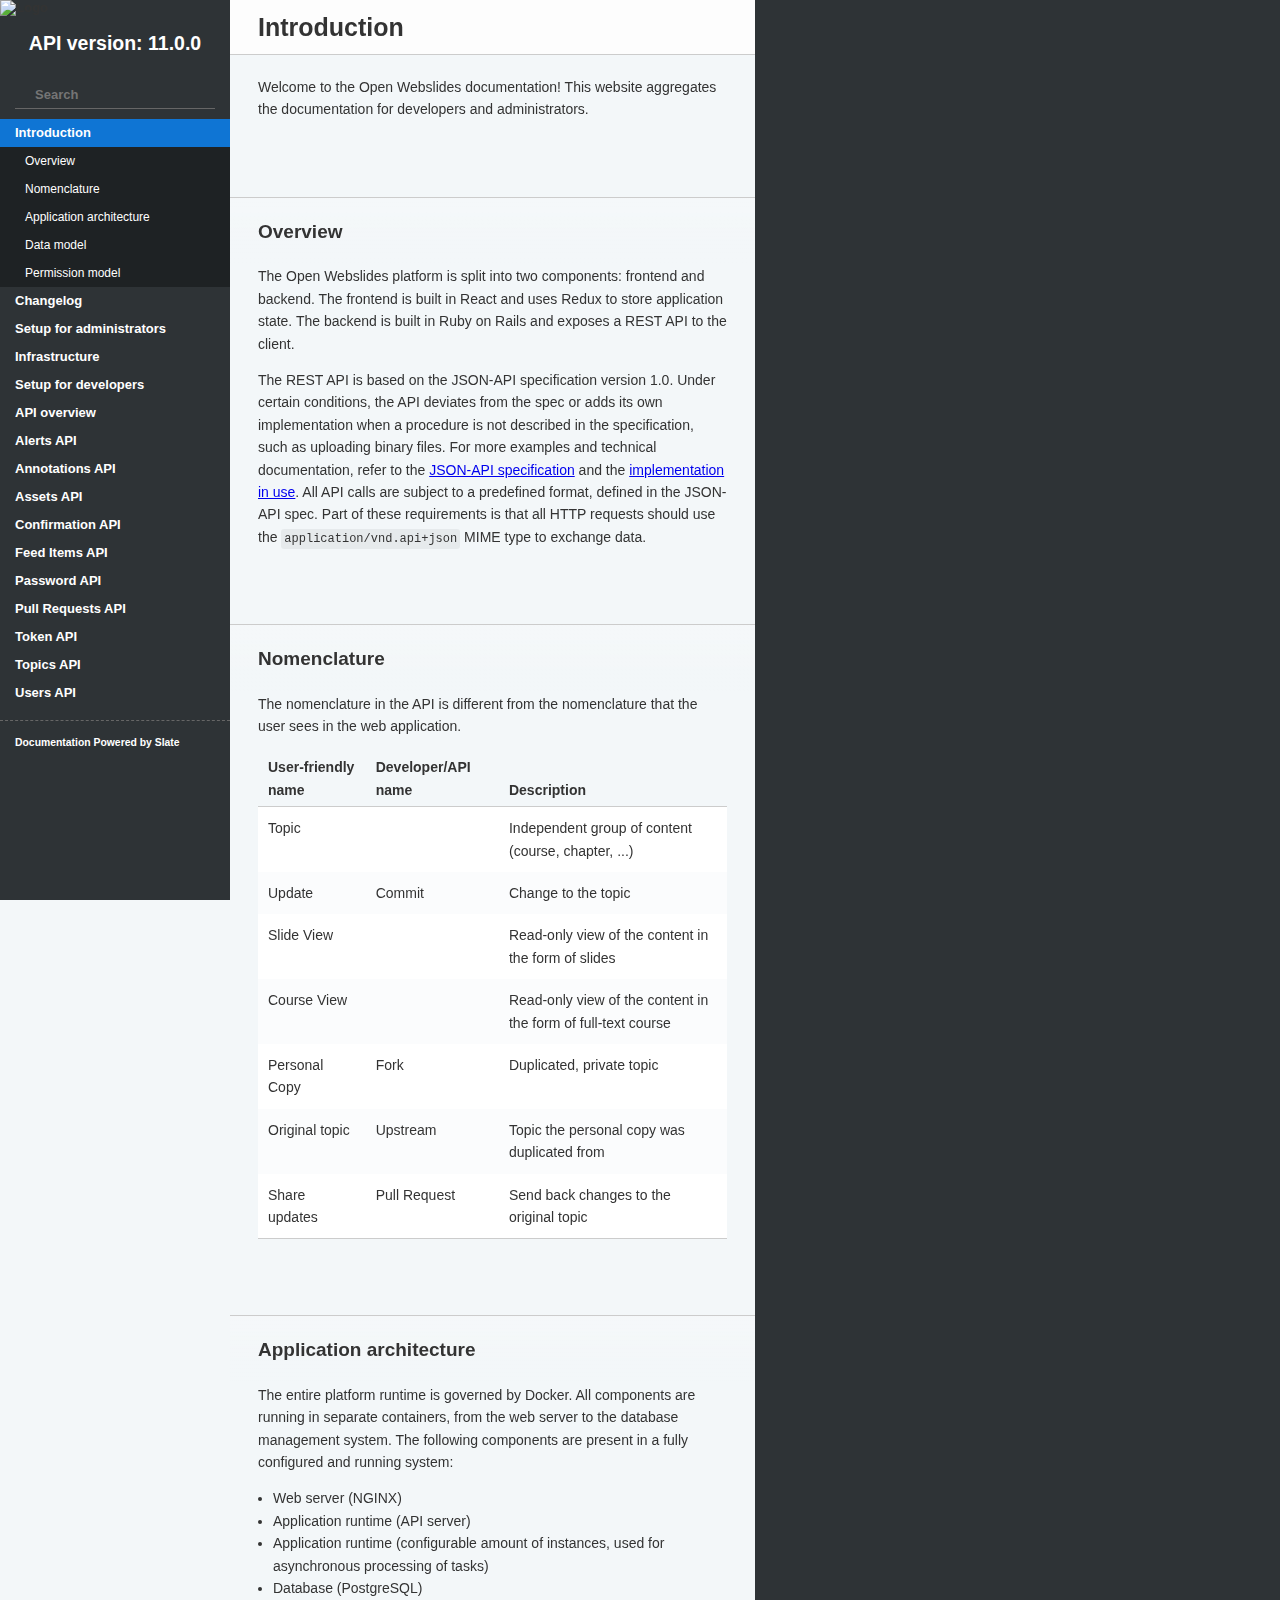
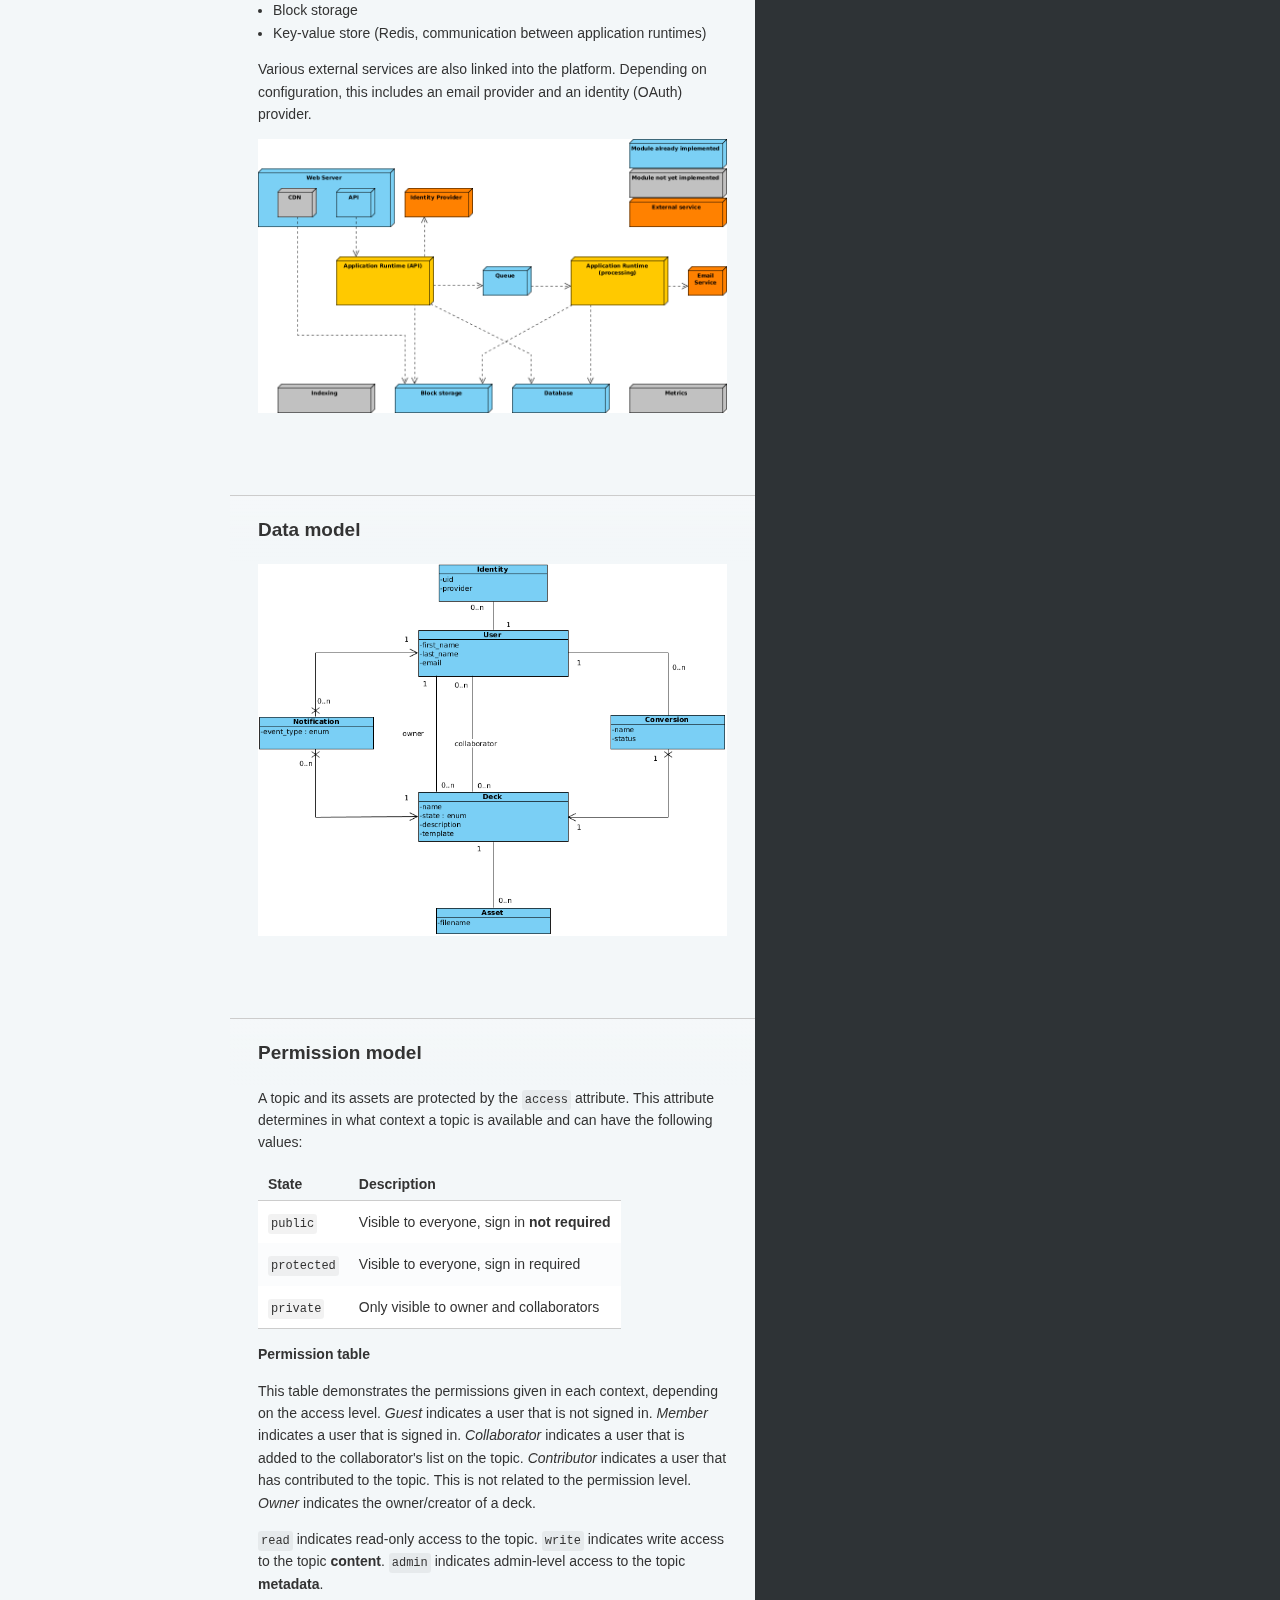
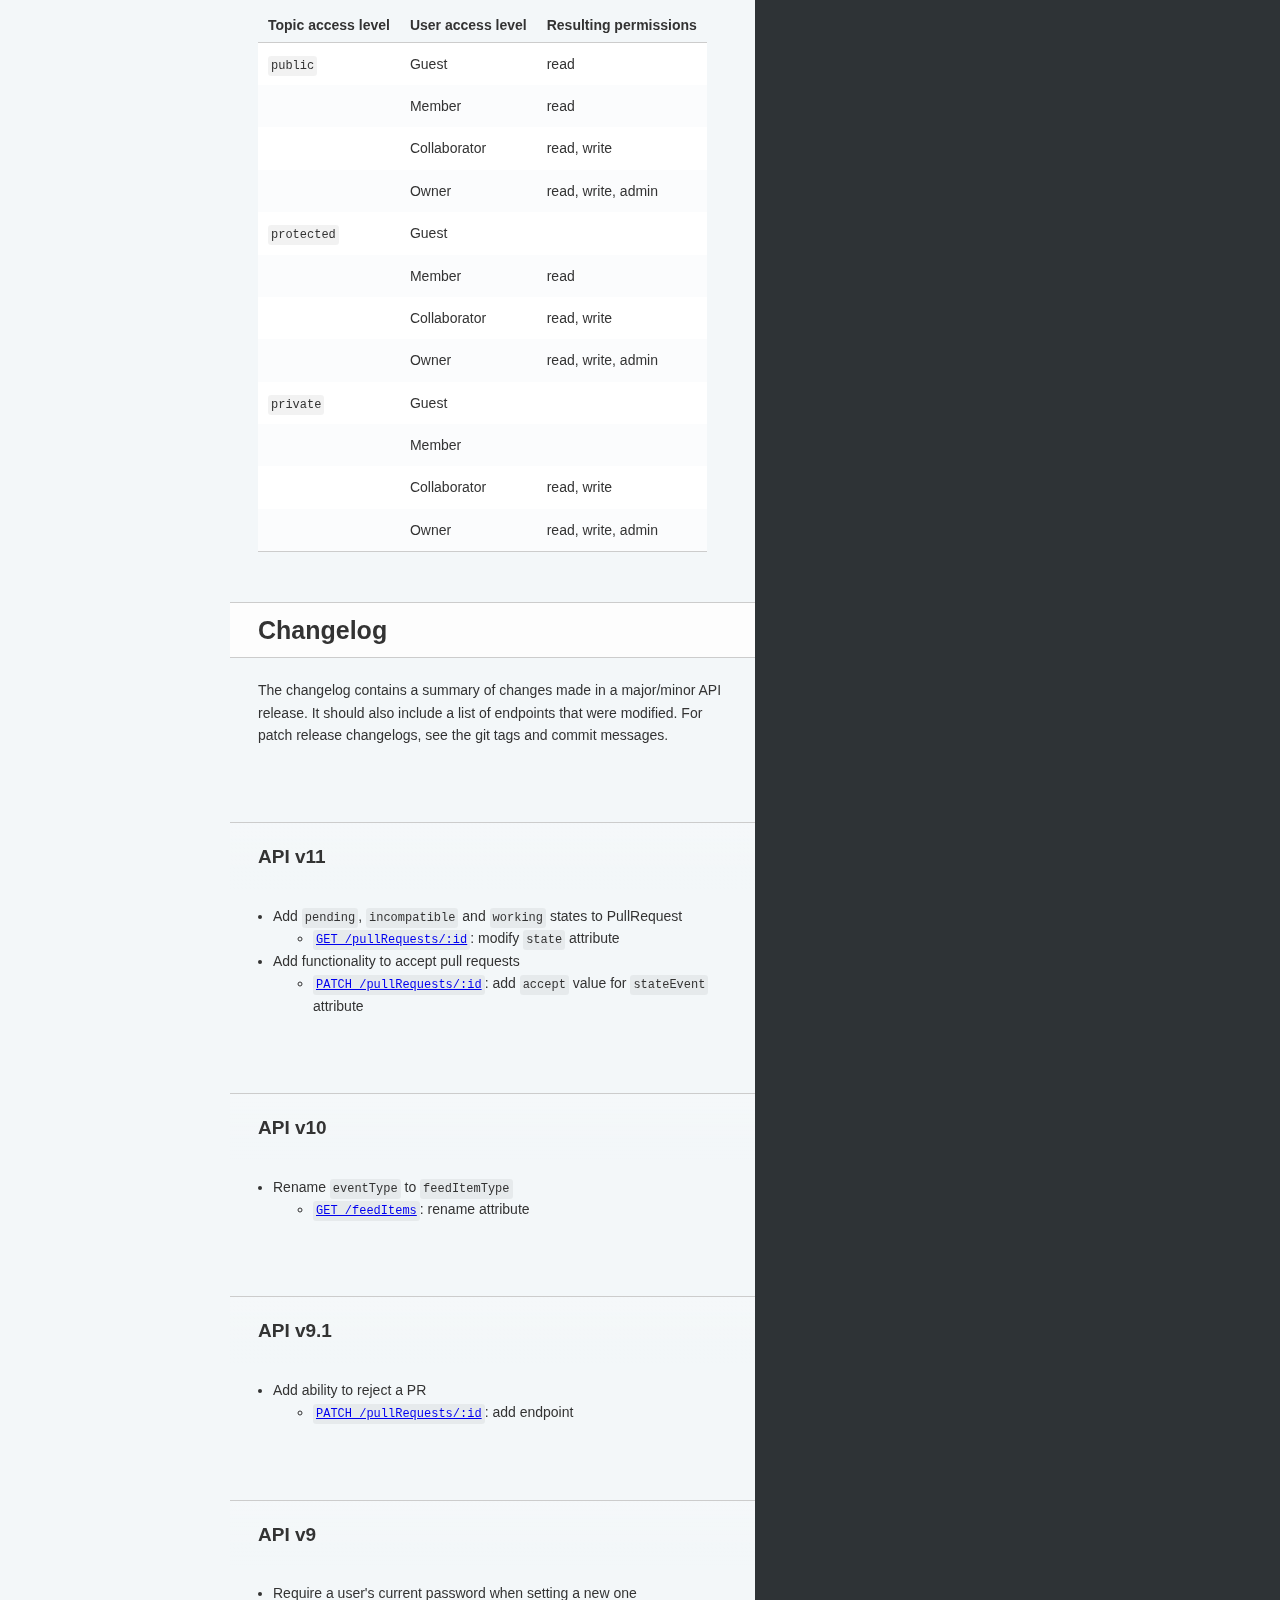
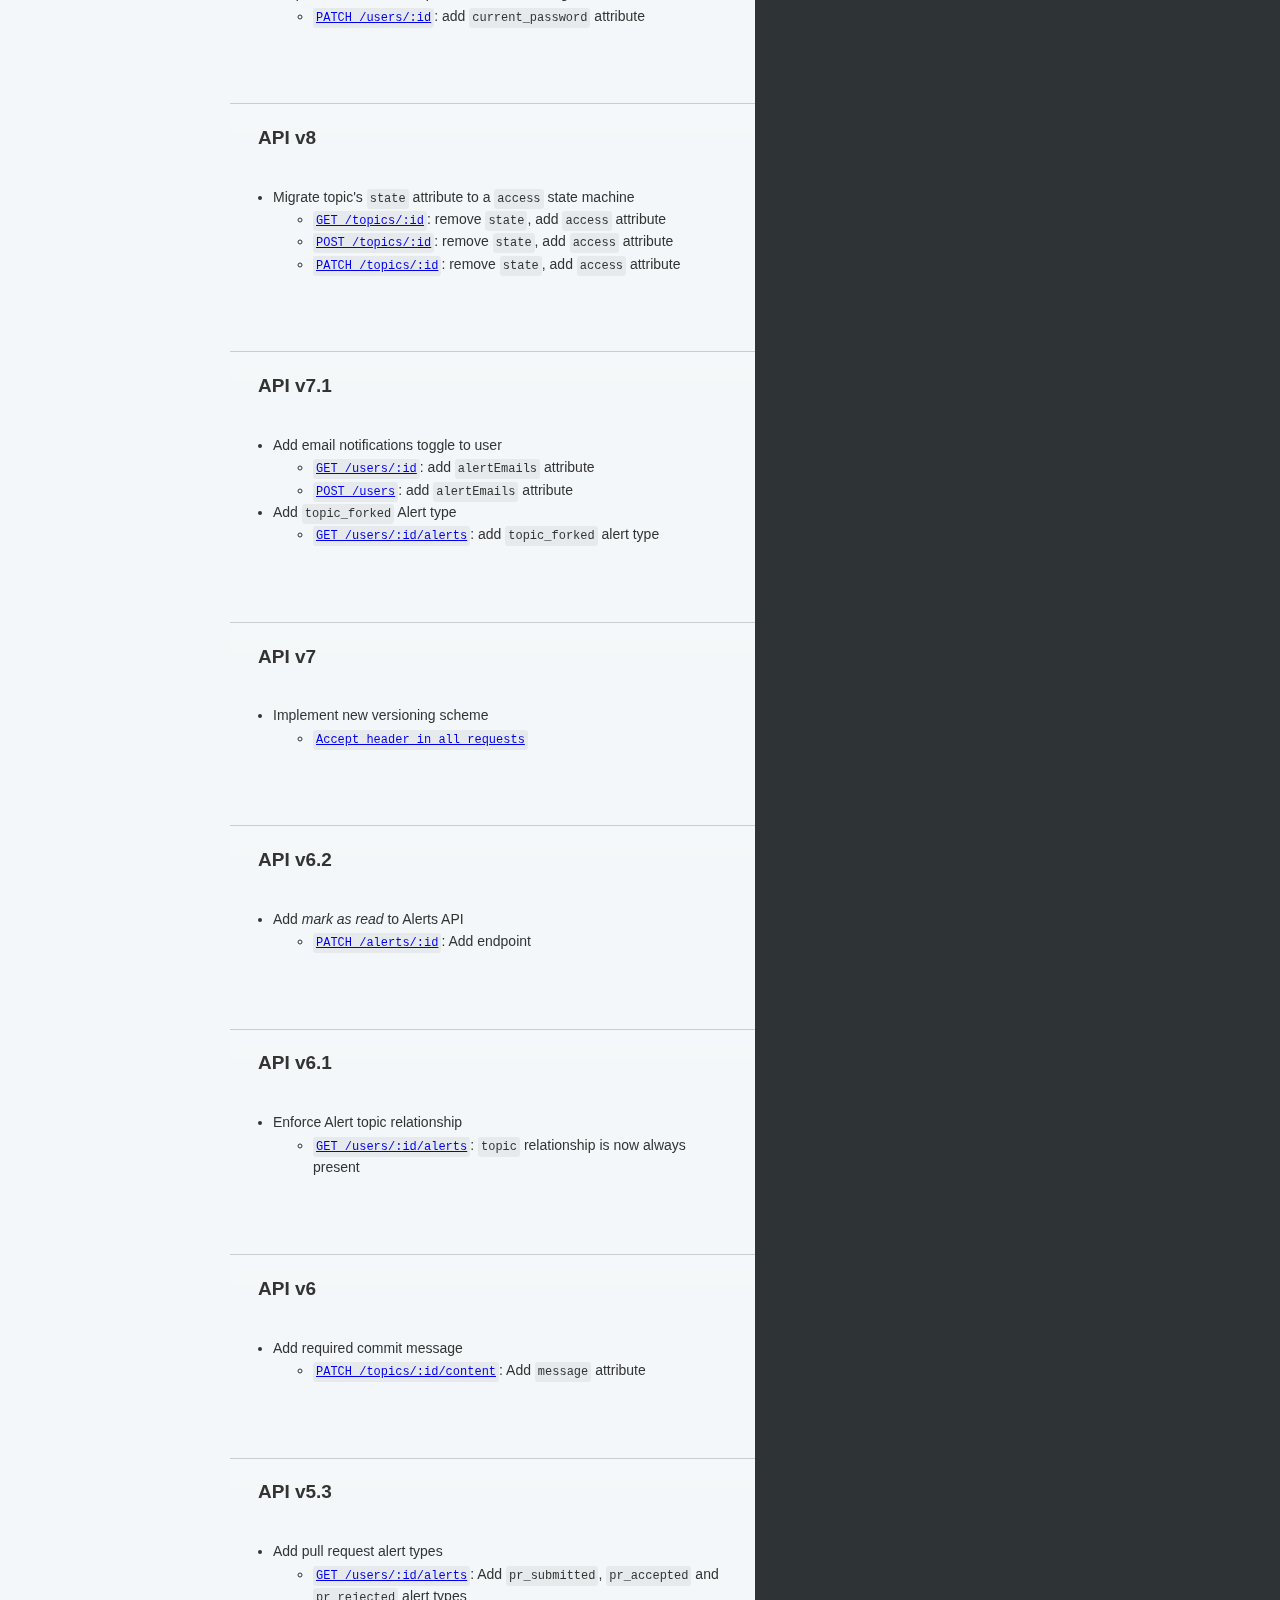
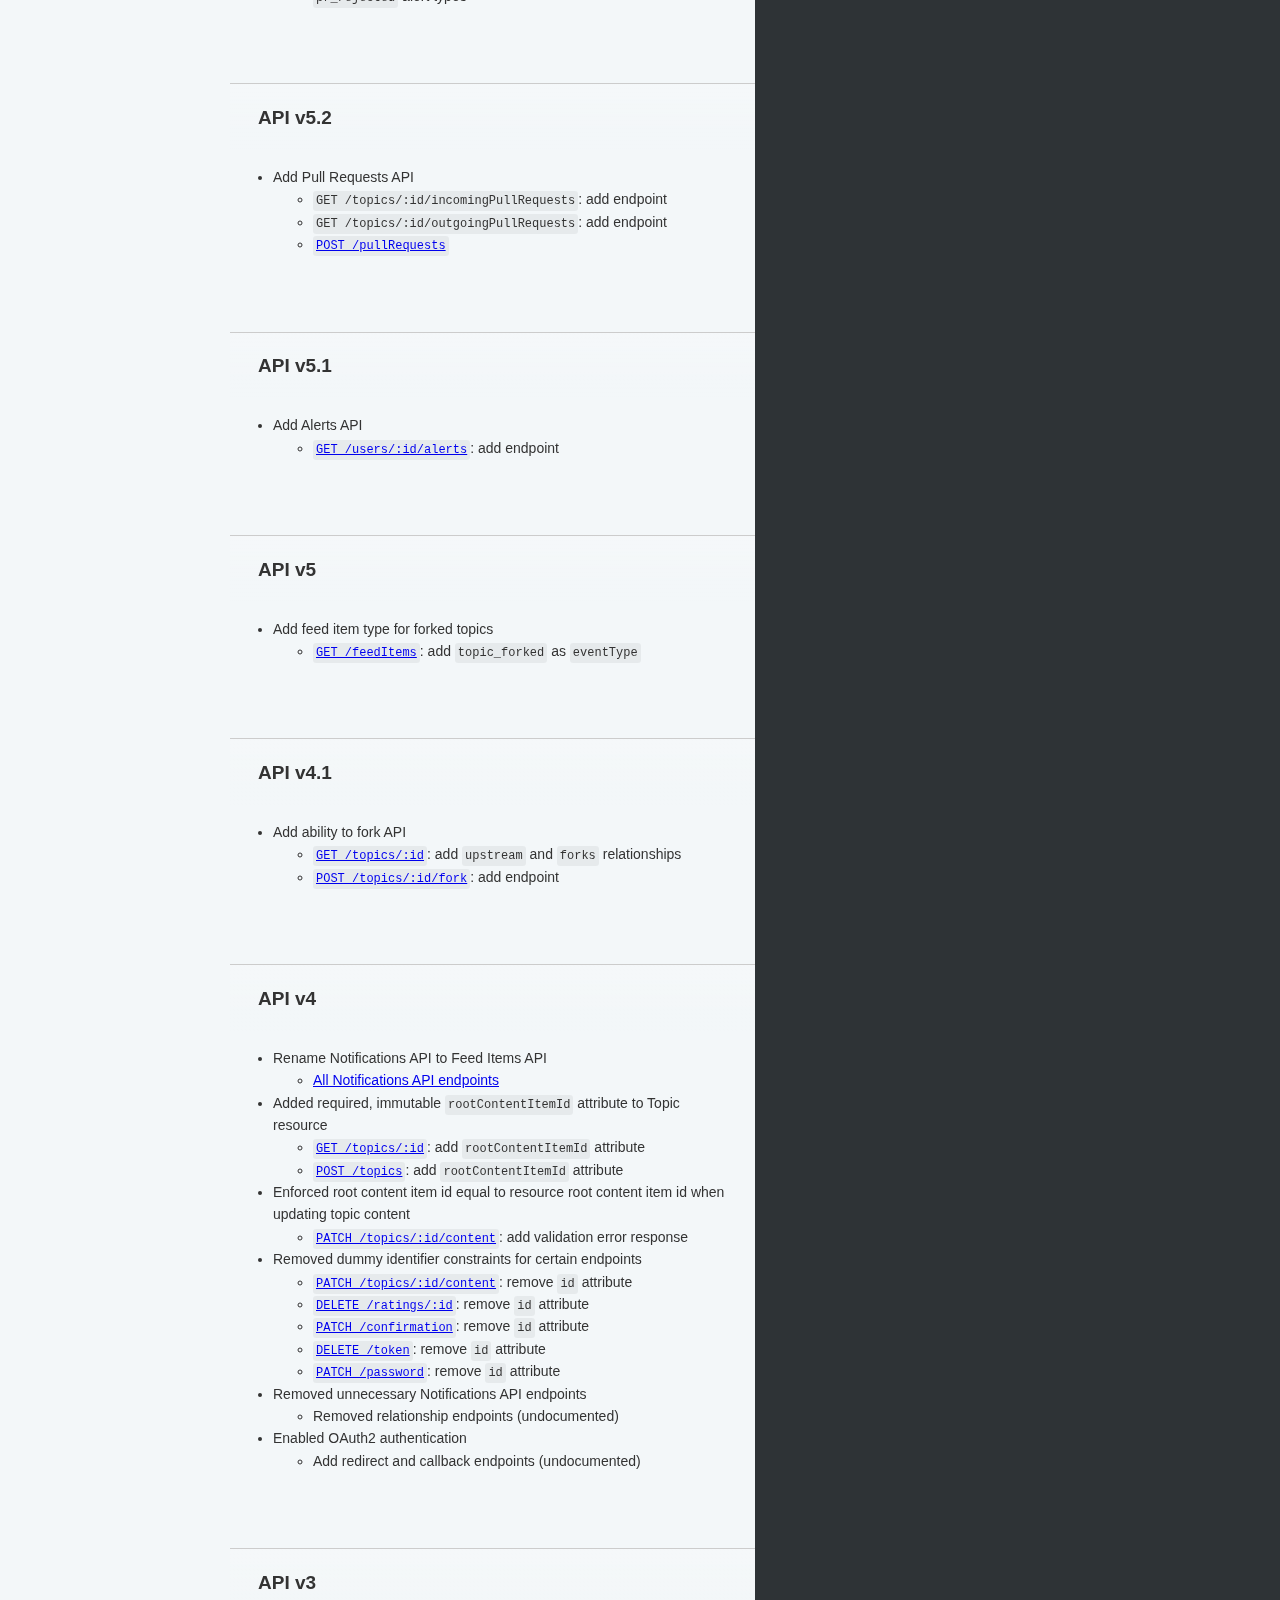
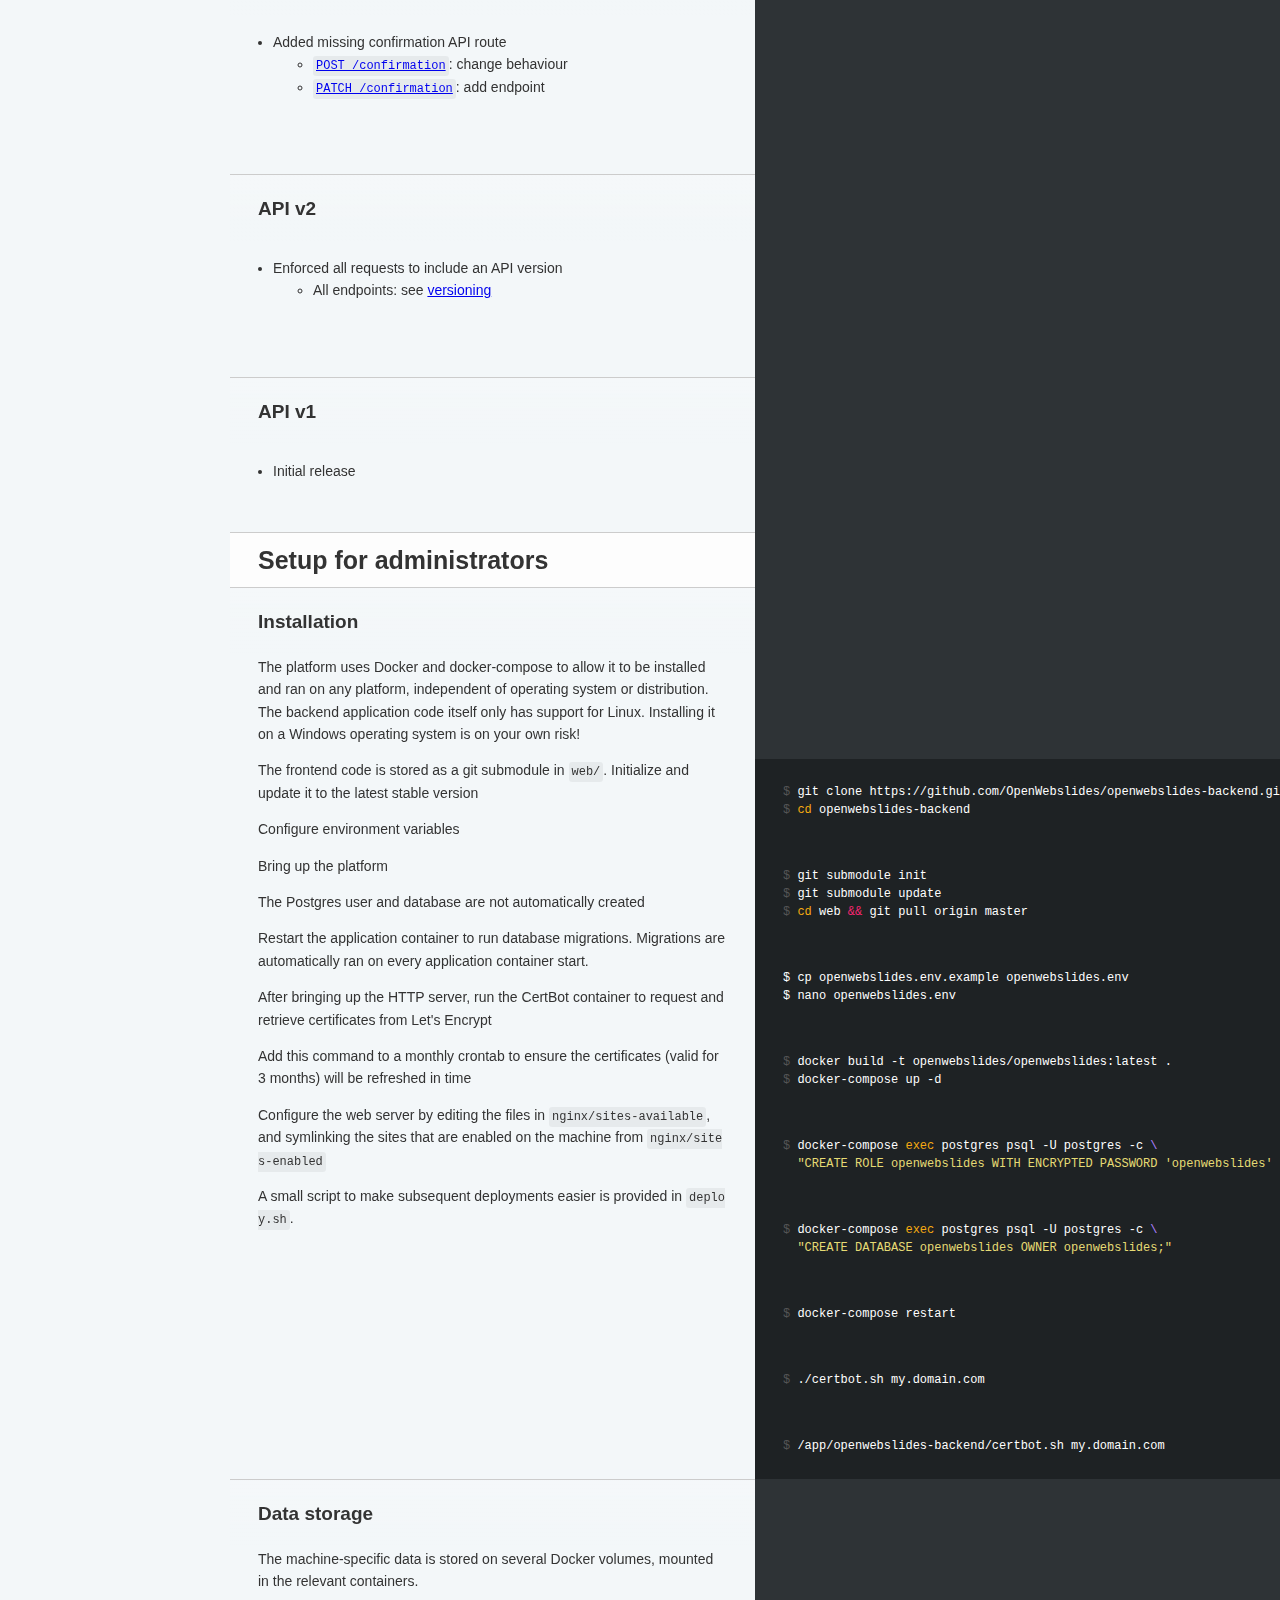
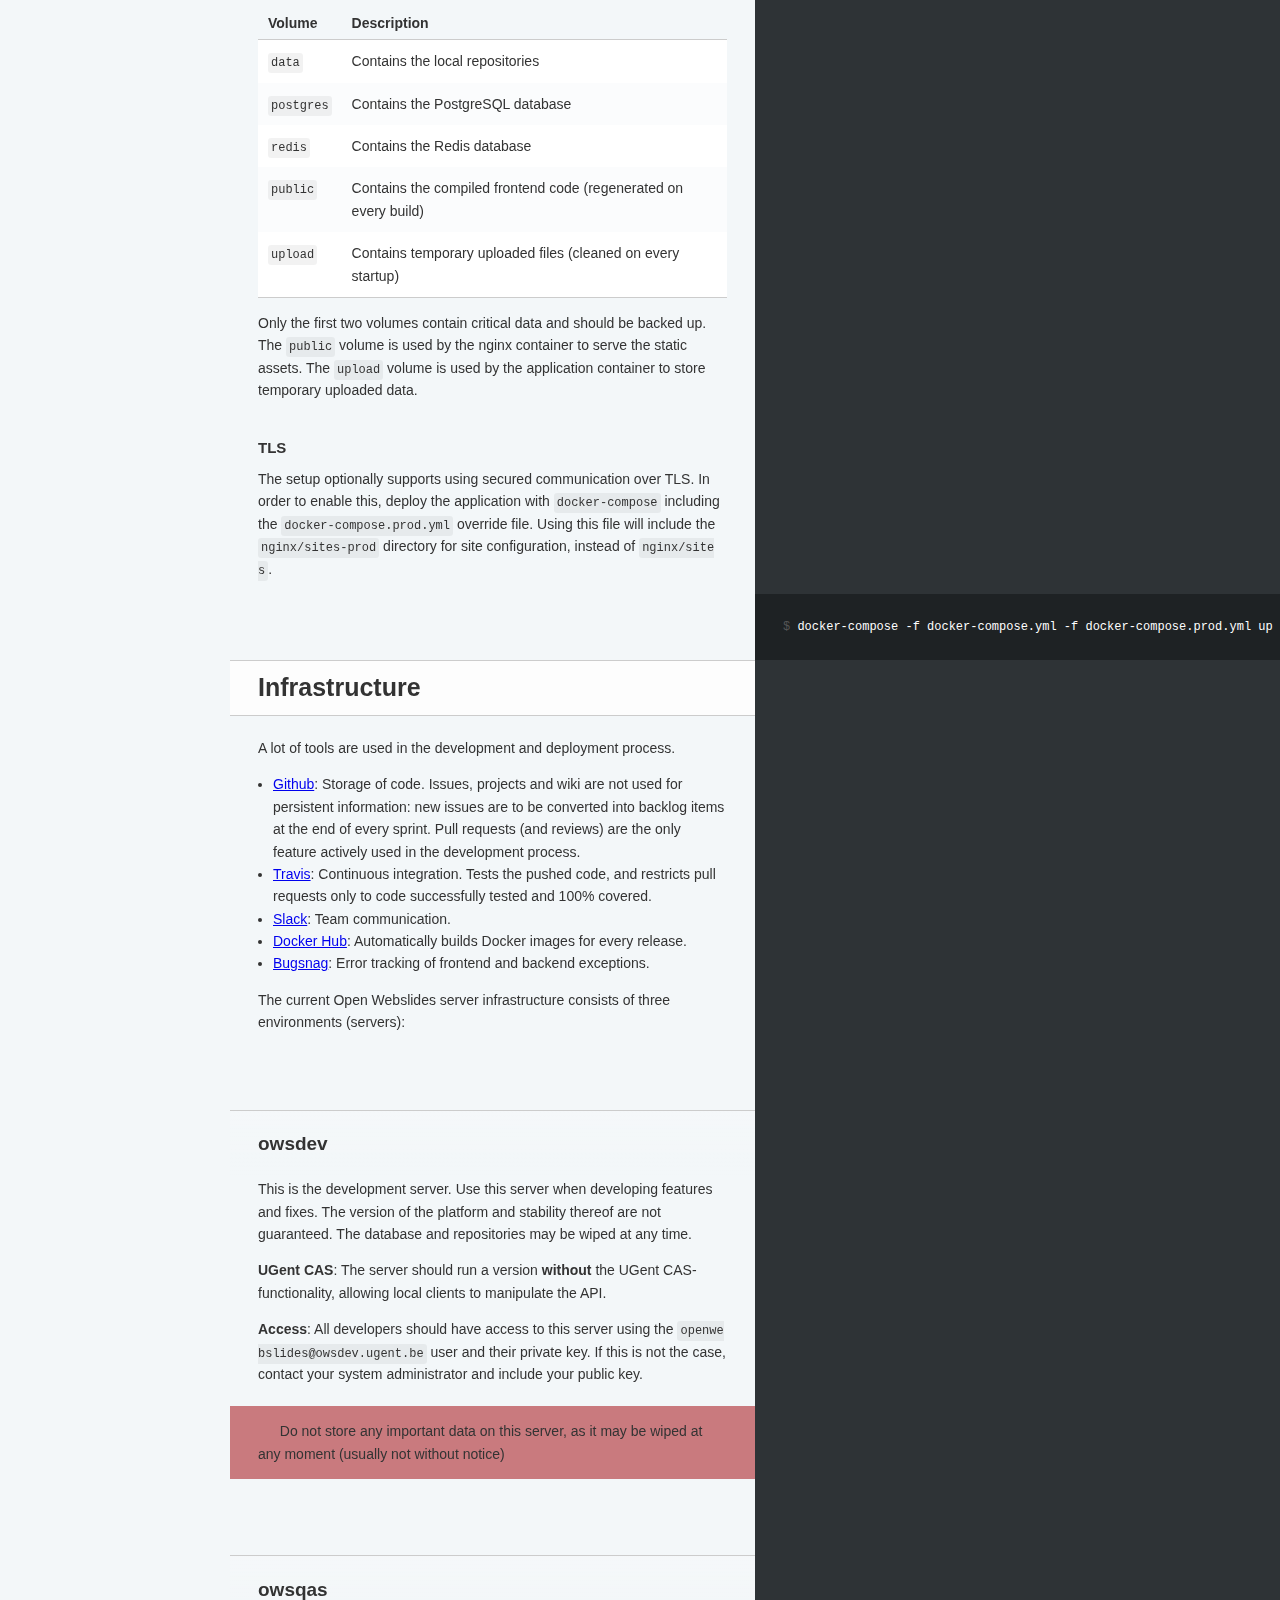
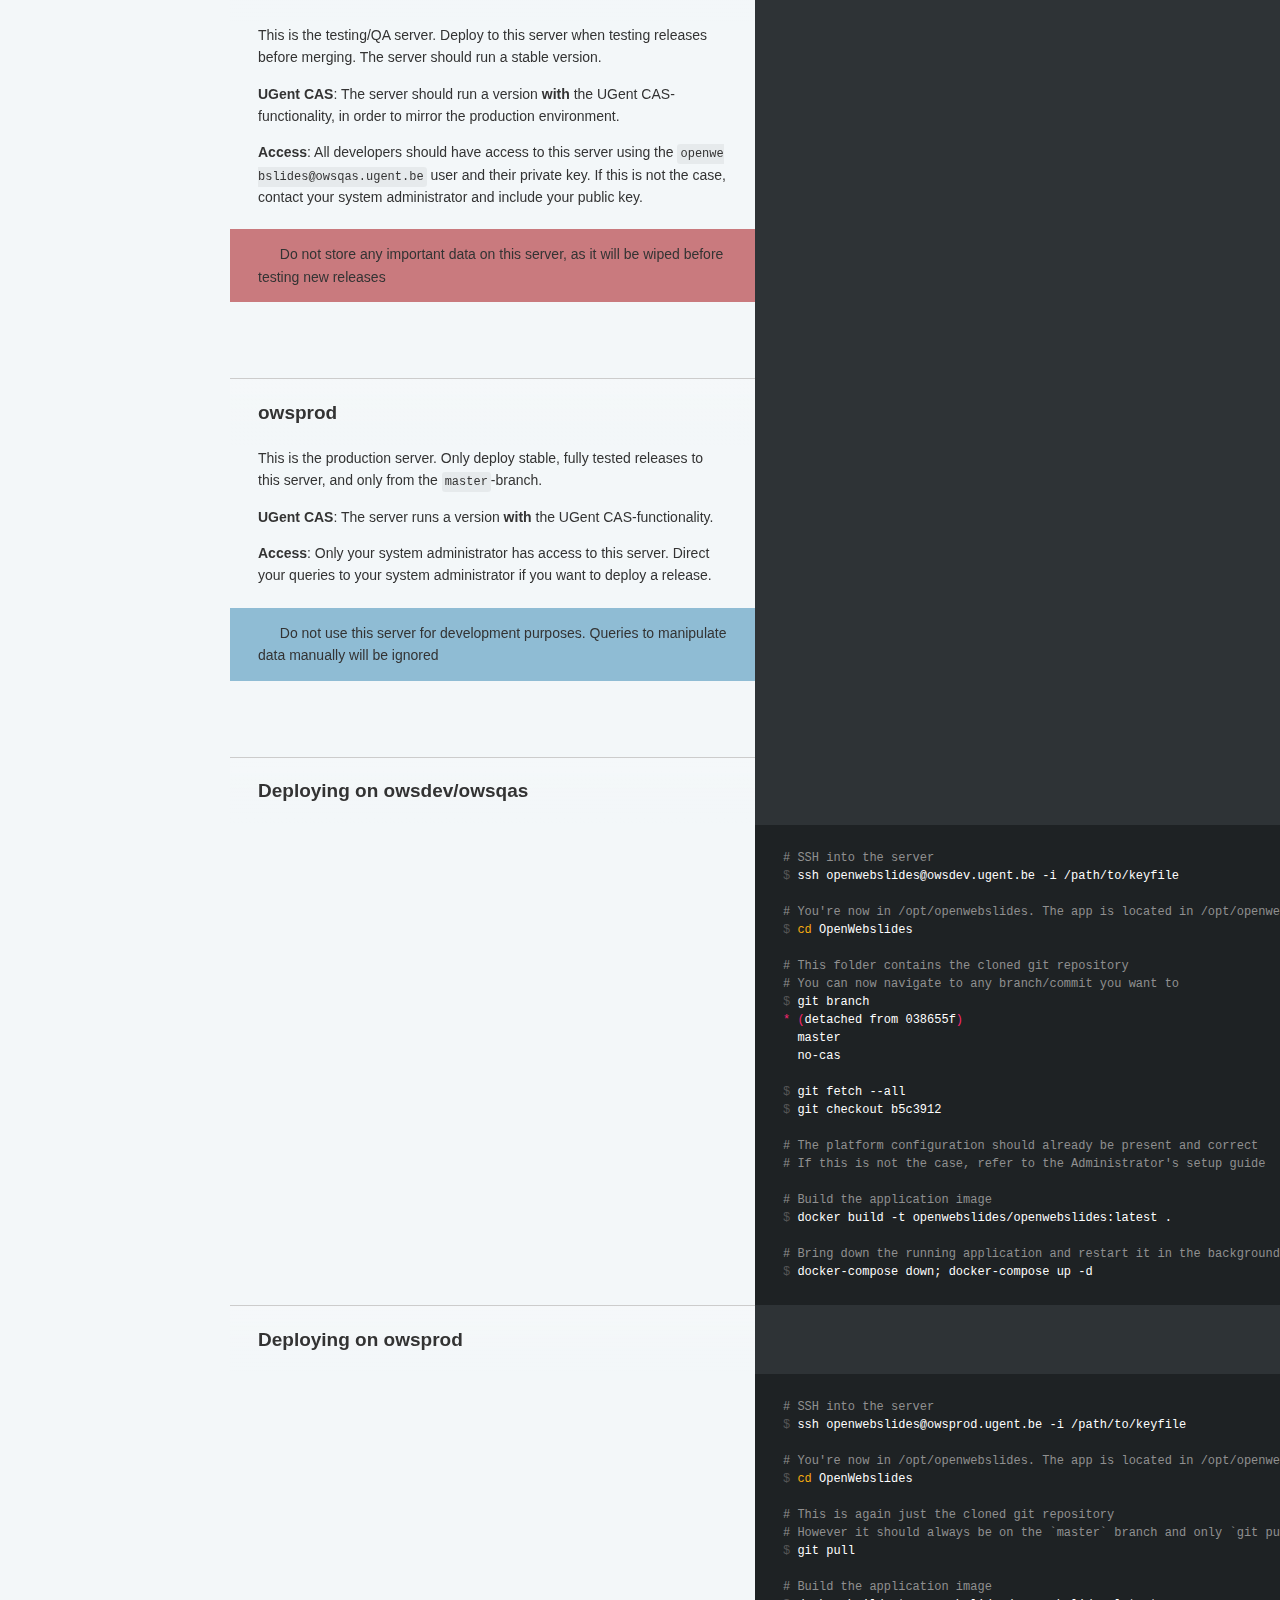
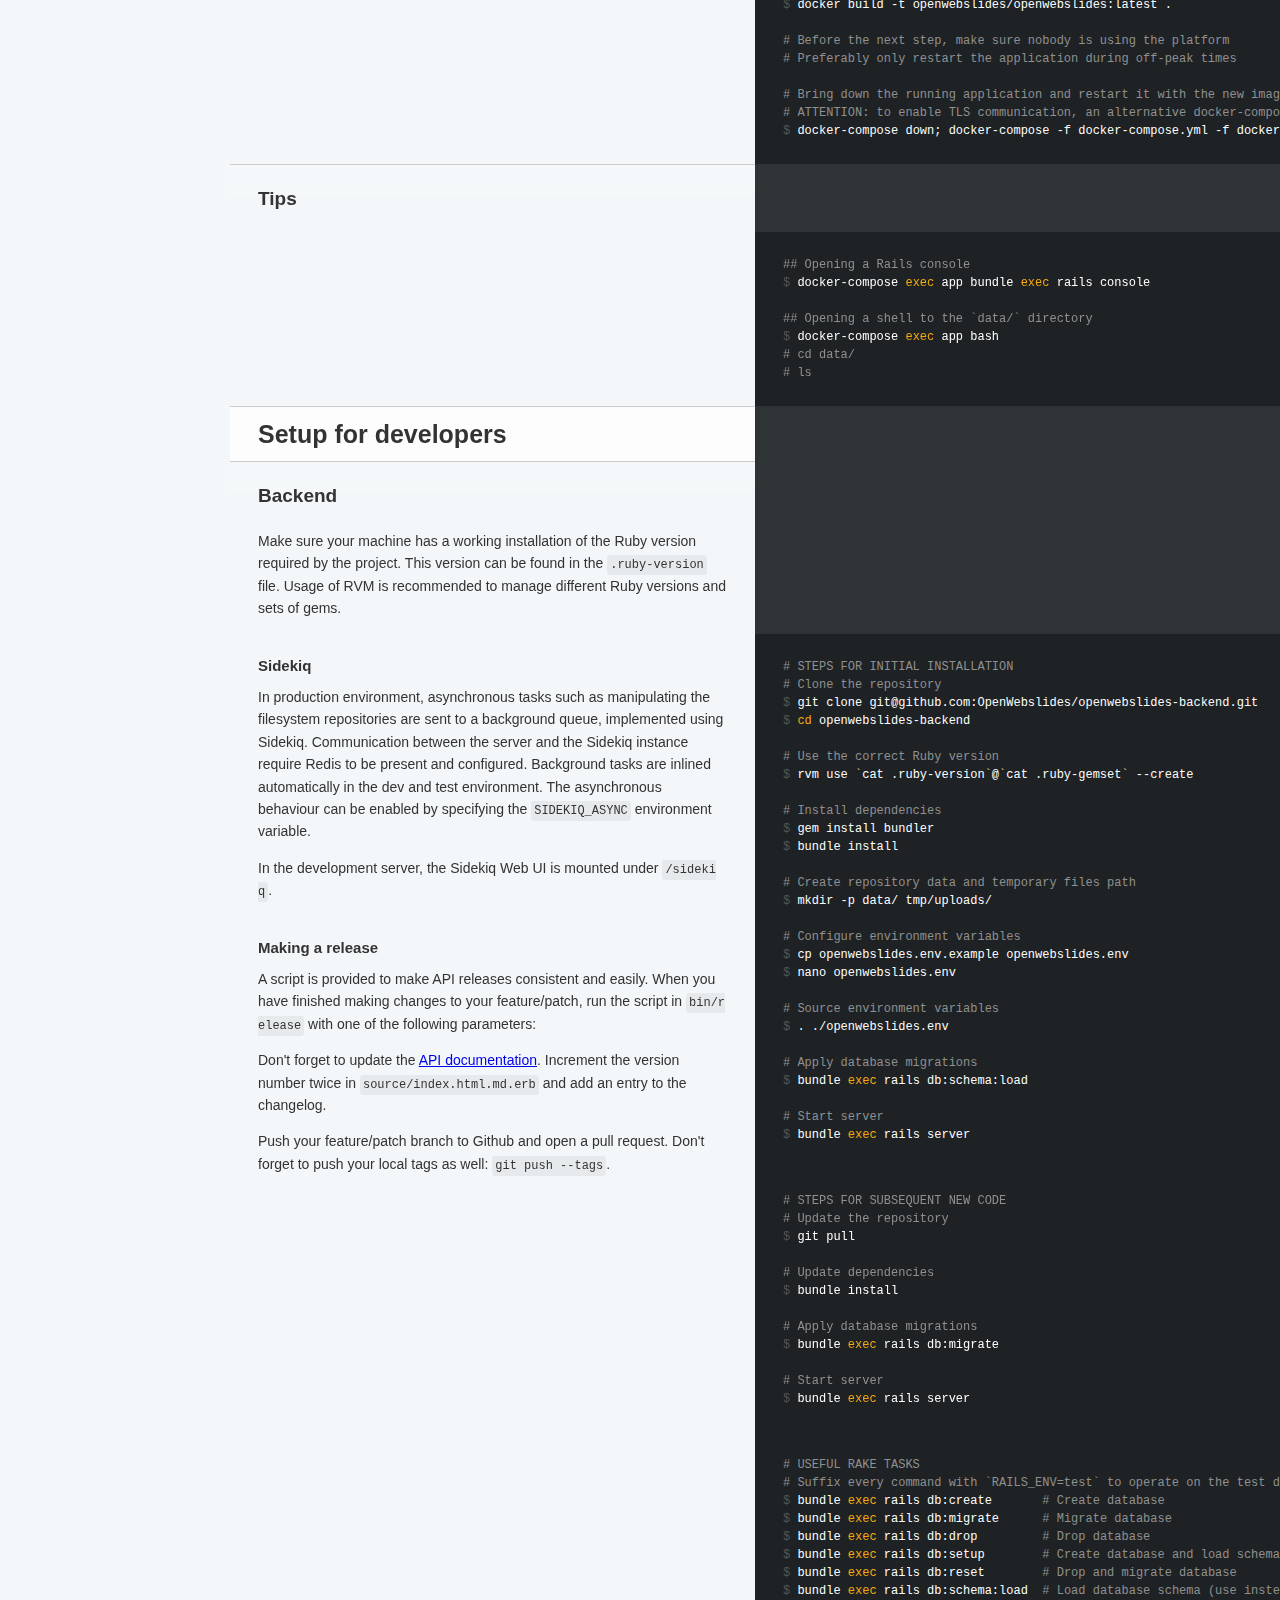
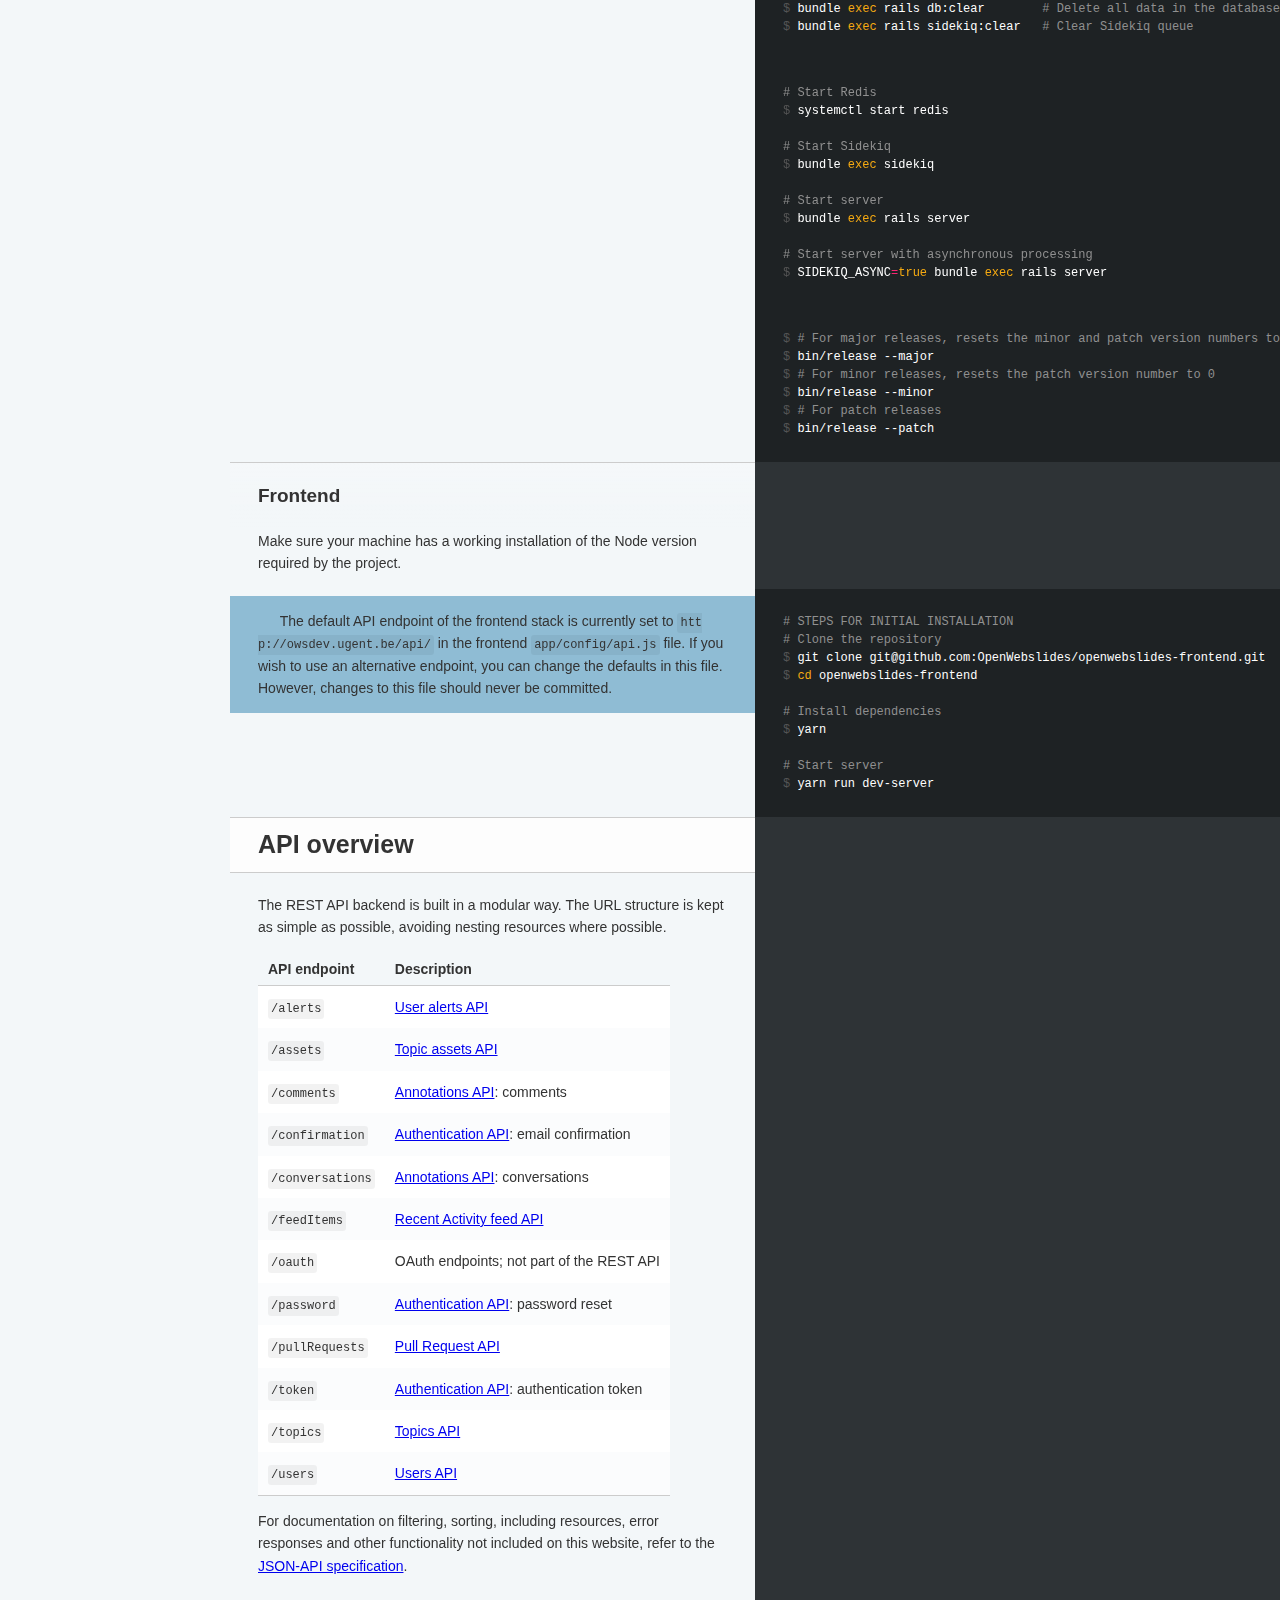
==== index.html @ fffaf6d9 "publish: Add documentation for accept pull request" ====
<!doctype html>
<html>
  <head>
    <meta charset="utf-8">
    <meta content="IE=edge,chrome=1" http-equiv="X-UA-Compatible">
    <meta name="viewport" content="width=device-width, initial-scale=1, maximum-scale=1">
    <title>Open Webslides documentation</title>

    <style>
      .highlight table td { padding: 5px; }
.highlight table pre { margin: 0; }
.highlight .gh {
  color: #999999;
}
.highlight .sr {
  color: #f6aa11;
}
.highlight .go {
  color: #888888;
}
.highlight .gp {
  color: #555555;
}
.highlight .gs {
}
.highlight .gu {
  color: #aaaaaa;
}
.highlight .nb {
  color: #f6aa11;
}
.highlight .cm {
  color: #75715e;
}
.highlight .cp {
  color: #75715e;
}
.highlight .c1 {
  color: #75715e;
}
.highlight .cs {
  color: #75715e;
}
.highlight .c, .highlight .cd {
  color: #75715e;
}
.highlight .err {
  color: #960050;
}
.highlight .gr {
  color: #960050;
}
.highlight .gt {
  color: #960050;
}
.highlight .gd {
  color: #49483e;
}
.highlight .gi {
  color: #49483e;
}
.highlight .ge {
  color: #49483e;
}
.highlight .kc {
  color: #66d9ef;
}
.highlight .kd {
  color: #66d9ef;
}
.highlight .kr {
  color: #66d9ef;
}
.highlight .no {
  color: #66d9ef;
}
.highlight .kt {
  color: #66d9ef;
}
.highlight .mf {
  color: #ae81ff;
}
.highlight .mh {
  color: #ae81ff;
}
.highlight .il {
  color: #ae81ff;
}
.highlight .mi {
  color: #ae81ff;
}
.highlight .mo {
  color: #ae81ff;
}
.highlight .m, .highlight .mb, .highlight .mx {
  color: #ae81ff;
}
.highlight .sc {
  color: #ae81ff;
}
.highlight .se {
  color: #ae81ff;
}
.highlight .ss {
  color: #ae81ff;
}
.highlight .sd {
  color: #e6db74;
}
.highlight .s2 {
  color: #e6db74;
}
.highlight .sb {
  color: #e6db74;
}
.highlight .sh {
  color: #e6db74;
}
.highlight .si {
  color: #e6db74;
}
.highlight .sx {
  color: #e6db74;
}
.highlight .s1 {
  color: #e6db74;
}
.highlight .s {
  color: #e6db74;
}
.highlight .na {
  color: #a6e22e;
}
.highlight .nc {
  color: #a6e22e;
}
.highlight .nd {
  color: #a6e22e;
}
.highlight .ne {
  color: #a6e22e;
}
.highlight .nf {
  color: #a6e22e;
}
.highlight .vc {
  color: #ffffff;
}
.highlight .nn {
  color: #ffffff;
}
.highlight .nl {
  color: #ffffff;
}
.highlight .ni {
  color: #ffffff;
}
.highlight .bp {
  color: #ffffff;
}
.highlight .vg {
  color: #ffffff;
}
.highlight .vi {
  color: #ffffff;
}
.highlight .nv {
  color: #ffffff;
}
.highlight .w {
  color: #ffffff;
}
.highlight {
  color: #ffffff;
}
.highlight .n, .highlight .py, .highlight .nx {
  color: #ffffff;
}
.highlight .ow {
  color: #f92672;
}
.highlight .nt {
  color: #f92672;
}
.highlight .k, .highlight .kv {
  color: #f92672;
}
.highlight .kn {
  color: #f92672;
}
.highlight .kp {
  color: #f92672;
}
.highlight .o {
  color: #f92672;
}
    </style>
    <link href="stylesheets/screen.css" rel="stylesheet" media="screen" />
    <link href="stylesheets/print.css" rel="stylesheet" media="print" />
      <script src="javascripts/all.js"></script>
    <link href="images/favicon.ico" rel="icon" type="image/ico" />
  </head>

  <body class="index" data-languages="[]">
    <a href="#" id="nav-button">
      <span>
        NAV
        <img src="images/navbar.png" alt="Navbar" />
      </span>
    </a>
    <div class="toc-wrapper">
      <img src="images/logo.png" class="logo" alt="Logo" />
      <div class="toc-link" style="text-align: center;">
        <h2>API version: 11.0.0</h2>
      </div>
        <div class="search">
          <input type="text" class="search" id="input-search" placeholder="Search">
        </div>
        <ul class="search-results"></ul>
      <ul id="toc" class="toc-list-h1">
          <li>
            <a href="#introduction" class="toc-h1 toc-link" data-title="Introduction">Introduction</a>
              <ul class="toc-list-h2">
                  <li>
                    <a href="#overview" class="toc-h2 toc-link" data-title="Overview">Overview</a>
                  </li>
                  <li>
                    <a href="#nomenclature" class="toc-h2 toc-link" data-title="Nomenclature">Nomenclature</a>
                  </li>
                  <li>
                    <a href="#application-architecture" class="toc-h2 toc-link" data-title="Application architecture">Application architecture</a>
                  </li>
                  <li>
                    <a href="#data-model" class="toc-h2 toc-link" data-title="Data model">Data model</a>
                  </li>
                  <li>
                    <a href="#permission-model" class="toc-h2 toc-link" data-title="Permission model">Permission model</a>
                  </li>
              </ul>
          </li>
          <li>
            <a href="#changelog" class="toc-h1 toc-link" data-title="Changelog">Changelog</a>
              <ul class="toc-list-h2">
                  <li>
                    <a href="#api-v11" class="toc-h2 toc-link" data-title="API v11">API v11</a>
                  </li>
                  <li>
                    <a href="#api-v10" class="toc-h2 toc-link" data-title="API v10">API v10</a>
                  </li>
                  <li>
                    <a href="#api-v9-1" class="toc-h2 toc-link" data-title="API v9.1">API v9.1</a>
                  </li>
                  <li>
                    <a href="#api-v9" class="toc-h2 toc-link" data-title="API v9">API v9</a>
                  </li>
                  <li>
                    <a href="#api-v8" class="toc-h2 toc-link" data-title="API v8">API v8</a>
                  </li>
                  <li>
                    <a href="#api-v7-1" class="toc-h2 toc-link" data-title="API v7.1">API v7.1</a>
                  </li>
                  <li>
                    <a href="#api-v7" class="toc-h2 toc-link" data-title="API v7">API v7</a>
                  </li>
                  <li>
                    <a href="#api-v6-2" class="toc-h2 toc-link" data-title="API v6.2">API v6.2</a>
                  </li>
                  <li>
                    <a href="#api-v6-1" class="toc-h2 toc-link" data-title="API v6.1">API v6.1</a>
                  </li>
                  <li>
                    <a href="#api-v6" class="toc-h2 toc-link" data-title="API v6">API v6</a>
                  </li>
                  <li>
                    <a href="#api-v5-3" class="toc-h2 toc-link" data-title="API v5.3">API v5.3</a>
                  </li>
                  <li>
                    <a href="#api-v5-2" class="toc-h2 toc-link" data-title="API v5.2">API v5.2</a>
                  </li>
                  <li>
                    <a href="#api-v5-1" class="toc-h2 toc-link" data-title="API v5.1">API v5.1</a>
                  </li>
                  <li>
                    <a href="#api-v5" class="toc-h2 toc-link" data-title="API v5">API v5</a>
                  </li>
                  <li>
                    <a href="#api-v4-1" class="toc-h2 toc-link" data-title="API v4.1">API v4.1</a>
                  </li>
                  <li>
                    <a href="#api-v4" class="toc-h2 toc-link" data-title="API v4">API v4</a>
                  </li>
                  <li>
                    <a href="#api-v3" class="toc-h2 toc-link" data-title="API v3">API v3</a>
                  </li>
                  <li>
                    <a href="#api-v2" class="toc-h2 toc-link" data-title="API v2">API v2</a>
                  </li>
                  <li>
                    <a href="#api-v1" class="toc-h2 toc-link" data-title="API v1">API v1</a>
                  </li>
              </ul>
          </li>
          <li>
            <a href="#setup-for-administrators" class="toc-h1 toc-link" data-title="Setup for administrators">Setup for administrators</a>
              <ul class="toc-list-h2">
                  <li>
                    <a href="#installation" class="toc-h2 toc-link" data-title="Installation">Installation</a>
                  </li>
                  <li>
                    <a href="#data-storage" class="toc-h2 toc-link" data-title="Data storage">Data storage</a>
                  </li>
              </ul>
          </li>
          <li>
            <a href="#infrastructure" class="toc-h1 toc-link" data-title="Infrastructure">Infrastructure</a>
              <ul class="toc-list-h2">
                  <li>
                    <a href="#owsdev" class="toc-h2 toc-link" data-title="owsdev">owsdev</a>
                  </li>
                  <li>
                    <a href="#owsqas" class="toc-h2 toc-link" data-title="owsqas">owsqas</a>
                  </li>
                  <li>
                    <a href="#owsprod" class="toc-h2 toc-link" data-title="owsprod">owsprod</a>
                  </li>
                  <li>
                    <a href="#deploying-on-owsdev-owsqas" class="toc-h2 toc-link" data-title="Deploying on owsdev/owsqas">Deploying on owsdev/owsqas</a>
                  </li>
                  <li>
                    <a href="#deploying-on-owsprod" class="toc-h2 toc-link" data-title="Deploying on owsprod">Deploying on owsprod</a>
                  </li>
                  <li>
                    <a href="#tips" class="toc-h2 toc-link" data-title="Tips">Tips</a>
                  </li>
              </ul>
          </li>
          <li>
            <a href="#setup-for-developers" class="toc-h1 toc-link" data-title="Setup for developers">Setup for developers</a>
              <ul class="toc-list-h2">
                  <li>
                    <a href="#backend" class="toc-h2 toc-link" data-title="Backend">Backend</a>
                  </li>
                  <li>
                    <a href="#frontend" class="toc-h2 toc-link" data-title="Frontend">Frontend</a>
                  </li>
              </ul>
          </li>
          <li>
            <a href="#api-overview" class="toc-h1 toc-link" data-title="API overview">API overview</a>
              <ul class="toc-list-h2">
                  <li>
                    <a href="#authentication" class="toc-h2 toc-link" data-title="Authentication">Authentication</a>
                  </li>
                  <li>
                    <a href="#versioning" class="toc-h2 toc-link" data-title="Versioning">Versioning</a>
                  </li>
                  <li>
                    <a href="#request-headers" class="toc-h2 toc-link" data-title="Request headers">Request headers</a>
                  </li>
                  <li>
                    <a href="#request-body" class="toc-h2 toc-link" data-title="Request body">Request body</a>
                  </li>
                  <li>
                    <a href="#http-status-codes" class="toc-h2 toc-link" data-title="HTTP status codes">HTTP status codes</a>
                  </li>
                  <li>
                    <a href="#json-api-error-codes" class="toc-h2 toc-link" data-title="JSON API error codes">JSON API error codes</a>
                  </li>
              </ul>
          </li>
          <li>
            <a href="#alerts-api" class="toc-h1 toc-link" data-title="Alerts API">Alerts API</a>
              <ul class="toc-list-h2">
                  <li>
                    <a href="#get-all-user-alerts" class="toc-h2 toc-link" data-title="Get all user alerts">Get all user alerts</a>
                  </li>
                  <li>
                    <a href="#mark-alert-as-read" class="toc-h2 toc-link" data-title="Mark alert as read">Mark alert as read</a>
                  </li>
              </ul>
          </li>
          <li>
            <a href="#annotations-api" class="toc-h1 toc-link" data-title="Annotations API">Annotations API</a>
          </li>
          <li>
            <a href="#assets-api" class="toc-h1 toc-link" data-title="Assets API">Assets API</a>
          </li>
          <li>
            <a href="#confirmation-api" class="toc-h1 toc-link" data-title="Confirmation API">Confirmation API</a>
              <ul class="toc-list-h2">
                  <li>
                    <a href="#request-resend-confirmation-instructions" class="toc-h2 toc-link" data-title="Request resend confirmation instructions">Request resend confirmation instructions</a>
                  </li>
                  <li>
                    <a href="#confirm-account" class="toc-h2 toc-link" data-title="Confirm account">Confirm account</a>
                  </li>
              </ul>
          </li>
          <li>
            <a href="#feed-items-api" class="toc-h1 toc-link" data-title="Feed Items API">Feed Items API</a>
              <ul class="toc-list-h2">
                  <li>
                    <a href="#get-all-feed-items" class="toc-h2 toc-link" data-title="Get all feed items">Get all feed items</a>
                  </li>
              </ul>
          </li>
          <li>
            <a href="#password-api" class="toc-h1 toc-link" data-title="Password API">Password API</a>
              <ul class="toc-list-h2">
                  <li>
                    <a href="#request-password-reset" class="toc-h2 toc-link" data-title="Request password reset">Request password reset</a>
                  </li>
                  <li>
                    <a href="#reset-password" class="toc-h2 toc-link" data-title="Reset password">Reset password</a>
                  </li>
              </ul>
          </li>
          <li>
            <a href="#pull-requests-api" class="toc-h1 toc-link" data-title="Pull Requests API">Pull Requests API</a>
              <ul class="toc-list-h2">
                  <li>
                    <a href="#create-a-pull-request" class="toc-h2 toc-link" data-title="Create a pull request">Create a pull request</a>
                  </li>
                  <li>
                    <a href="#get-a-pull-request" class="toc-h2 toc-link" data-title="Get a pull request">Get a pull request</a>
                  </li>
                  <li>
                    <a href="#reject-a-pull-request" class="toc-h2 toc-link" data-title="Reject a pull request">Reject a pull request</a>
                  </li>
                  <li>
                    <a href="#accept-a-pull-request" class="toc-h2 toc-link" data-title="Accept a pull request">Accept a pull request</a>
                  </li>
              </ul>
          </li>
          <li>
            <a href="#token-api" class="toc-h1 toc-link" data-title="Token API">Token API</a>
              <ul class="toc-list-h2">
                  <li>
                    <a href="#create-a-token-sign-in" class="toc-h2 toc-link" data-title="Create a token (sign in)">Create a token (sign in)</a>
                  </li>
                  <li>
                    <a href="#delete-a-token-sign-out" class="toc-h2 toc-link" data-title="Delete a token (sign out)">Delete a token (sign out)</a>
                  </li>
              </ul>
          </li>
          <li>
            <a href="#topics-api" class="toc-h1 toc-link" data-title="Topics API">Topics API</a>
              <ul class="toc-list-h2">
                  <li>
                    <a href="#get-all-topics" class="toc-h2 toc-link" data-title="Get all topics">Get all topics</a>
                  </li>
                  <li>
                    <a href="#create-a-topic" class="toc-h2 toc-link" data-title="Create a topic">Create a topic</a>
                  </li>
                  <li>
                    <a href="#get-a-topic" class="toc-h2 toc-link" data-title="Get a topic">Get a topic</a>
                  </li>
                  <li>
                    <a href="#update-a-topic" class="toc-h2 toc-link" data-title="Update a topic">Update a topic</a>
                  </li>
                  <li>
                    <a href="#delete-a-topic" class="toc-h2 toc-link" data-title="Delete a topic">Delete a topic</a>
                  </li>
                  <li>
                    <a href="#get-topic-content" class="toc-h2 toc-link" data-title="Get topic content">Get topic content</a>
                  </li>
                  <li>
                    <a href="#update-topic-content" class="toc-h2 toc-link" data-title="Update topic content">Update topic content</a>
                  </li>
                  <li>
                    <a href="#fork-a-topic" class="toc-h2 toc-link" data-title="Fork a topic">Fork a topic</a>
                  </li>
              </ul>
          </li>
          <li>
            <a href="#users-api" class="toc-h1 toc-link" data-title="Users API">Users API</a>
              <ul class="toc-list-h2">
                  <li>
                    <a href="#get-all-users" class="toc-h2 toc-link" data-title="Get all users">Get all users</a>
                  </li>
                  <li>
                    <a href="#create-a-user" class="toc-h2 toc-link" data-title="Create a user">Create a user</a>
                  </li>
                  <li>
                    <a href="#get-a-user" class="toc-h2 toc-link" data-title="Get a user">Get a user</a>
                  </li>
                  <li>
                    <a href="#update-a-user" class="toc-h2 toc-link" data-title="Update a user">Update a user</a>
                  </li>
                  <li>
                    <a href="#delete-a-user" class="toc-h2 toc-link" data-title="Delete a user">Delete a user</a>
                  </li>
              </ul>
          </li>
      </ul>
        <ul class="toc-footer">
            <li><a href='https://github.com/tripit/slate'>Documentation Powered by Slate</a></li>
        </ul>
    </div>
    <div class="page-wrapper">
      <div class="dark-box"></div>
      <div class="content">
        <h1 id='introduction'>Introduction</h1>
<p>Welcome to the Open Webslides documentation! This website aggregates the documentation for developers and administrators.</p>
<h2 id='overview'>Overview</h2>
<p>The Open Webslides platform is split into two components: frontend and backend.
The frontend is built in React and uses Redux to store application state.
The backend is built in Ruby on Rails and exposes a REST API to the client.</p>

<p>The REST API is based on the JSON-API specification version 1.0.
Under certain conditions, the API deviates from the spec or adds its own implementation when a procedure is not described in the specification, such as uploading binary files.
For more examples and technical documentation, refer to the <a href="http://jsonapi.org/format/1.0/">JSON-API specification</a> and the <a href="http://jsonapi-resources.com/v0.9/guide/index.html">implementation in use</a>.
All API calls are subject to a predefined format, defined in the JSON-API spec.
Part of these requirements is that all HTTP requests should use the <code>application/vnd.api+json</code> MIME type to exchange data.</p>
<h2 id='nomenclature'>Nomenclature</h2>
<p>The nomenclature in the API is different from the nomenclature that the user sees in the web application.</p>

<table><thead>
<tr>
<th>User-friendly name</th>
<th>Developer/API name</th>
<th>Description</th>
</tr>
</thead><tbody>
<tr>
<td>Topic</td>
<td></td>
<td>Independent group of content (course, chapter, ...)</td>
</tr>
<tr>
<td>Update</td>
<td>Commit</td>
<td>Change to the topic</td>
</tr>
<tr>
<td>Slide View</td>
<td></td>
<td>Read-only view of the content in the form of slides</td>
</tr>
<tr>
<td>Course View</td>
<td></td>
<td>Read-only view of the content in the form of full-text course</td>
</tr>
<tr>
<td>Personal Copy</td>
<td>Fork</td>
<td>Duplicated, private topic</td>
</tr>
<tr>
<td>Original topic</td>
<td>Upstream</td>
<td>Topic the personal copy was duplicated from</td>
</tr>
<tr>
<td>Share updates</td>
<td>Pull Request</td>
<td>Send back changes to the original topic</td>
</tr>
</tbody></table>
<h2 id='application-architecture'>Application architecture</h2>
<p>The entire platform runtime is governed by Docker.
All components are running in separate containers, from the web server to the database management system.
The following components are present in a fully configured and running system:</p>

<ul>
<li>Web server (NGINX)</li>
<li>Application runtime (API server)</li>
<li>Application runtime (configurable amount of instances, used for asynchronous processing of tasks)</li>
<li>Database (PostgreSQL)</li>
<li>Block storage</li>
<li>Key-value store (Redis, communication between application runtimes)</li>
</ul>

<p>Various external services are also linked into the platform.
Depending on configuration, this includes an email provider and an identity (OAuth) provider.</p>

<p><img src="images/architecture.png" alt="Architecture" /></p>
<h2 id='data-model'>Data model</h2>
<p><img src="images/data_model.png" alt="Data model" /></p>
<h2 id='permission-model'>Permission model</h2>
<p>A topic and its assets are protected by the <code>access</code> attribute.
This attribute determines in what context a topic is available and can have the following values:</p>

<table><thead>
<tr>
<th>State</th>
<th>Description</th>
</tr>
</thead><tbody>
<tr>
<td><code>public</code></td>
<td>Visible to everyone, sign in <strong>not required</strong></td>
</tr>
<tr>
<td><code>protected</code></td>
<td>Visible to everyone, sign in required</td>
</tr>
<tr>
<td><code>private</code></td>
<td>Only visible to owner and collaborators</td>
</tr>
</tbody></table>

<p><strong>Permission table</strong></p>

<p>This table demonstrates the permissions given in each context, depending on the access level.
<em>Guest</em> indicates a user that is not signed in.
<em>Member</em> indicates a user that is signed in.
<em>Collaborator</em> indicates a user that is added to the collaborator&#39;s list on the topic.
<em>Contributor</em> indicates a user that has contributed to the topic. This is not related to the permission level.
<em>Owner</em> indicates the owner/creator of a deck.</p>

<p><code>read</code> indicates read-only access to the topic.
<code>write</code> indicates write access to the topic <strong>content</strong>.
<code>admin</code> indicates admin-level access to the topic <strong>metadata</strong>.</p>

<table><thead>
<tr>
<th>Topic access level</th>
<th>User access level</th>
<th>Resulting permissions</th>
</tr>
</thead><tbody>
<tr>
<td><code>public</code></td>
<td>Guest</td>
<td>read</td>
</tr>
<tr>
<td></td>
<td>Member</td>
<td>read</td>
</tr>
<tr>
<td></td>
<td>Collaborator</td>
<td>read, write</td>
</tr>
<tr>
<td></td>
<td>Owner</td>
<td>read, write, admin</td>
</tr>
<tr>
<td><code>protected</code></td>
<td>Guest</td>
<td></td>
</tr>
<tr>
<td></td>
<td>Member</td>
<td>read</td>
</tr>
<tr>
<td></td>
<td>Collaborator</td>
<td>read, write</td>
</tr>
<tr>
<td></td>
<td>Owner</td>
<td>read, write, admin</td>
</tr>
<tr>
<td><code>private</code></td>
<td>Guest</td>
<td></td>
</tr>
<tr>
<td></td>
<td>Member</td>
<td></td>
</tr>
<tr>
<td></td>
<td>Collaborator</td>
<td>read, write</td>
</tr>
<tr>
<td></td>
<td>Owner</td>
<td>read, write, admin</td>
</tr>
</tbody></table>
<h1 id='changelog'>Changelog</h1>
<!-- When updating the changelog, don't forget to update the API version number in `index.html.erb` as well -->

<p>The changelog contains a summary of changes made in a major/minor API release.
It should also include a list of endpoints that were modified.
For patch release changelogs, see the git tags and commit messages.</p>
<h2 id='api-v11'>API v11</h2>
<ul>
<li>Add <code>pending</code>, <code>incompatible</code> and <code>working</code> states to PullRequest

<ul>
<li><a href="#get-a-pull-request"><code>GET /pullRequests/:id</code></a>: modify <code>state</code> attribute</li>
</ul></li>
<li>Add functionality to accept pull requests

<ul>
<li><a href="#accept-a-pull-request"><code>PATCH /pullRequests/:id</code></a>: add <code>accept</code> value for <code>stateEvent</code> attribute</li>
</ul></li>
</ul>
<h2 id='api-v10'>API v10</h2>
<ul>
<li>Rename <code>eventType</code> to <code>feedItemType</code>

<ul>
<li><a href="#get-all-feed-items"><code>GET /feedItems</code></a>: rename attribute</li>
</ul></li>
</ul>
<h2 id='api-v9-1'>API v9.1</h2>
<ul>
<li>Add ability to reject a PR

<ul>
<li><a href="#reject-a-pull-request"><code>PATCH /pullRequests/:id</code></a>: add endpoint</li>
</ul></li>
</ul>
<h2 id='api-v9'>API v9</h2>
<ul>
<li>Require a user&#39;s current password when setting a new one

<ul>
<li><a href="#update-a-user"><code>PATCH /users/:id</code></a>: add <code>current_password</code> attribute</li>
</ul></li>
</ul>
<h2 id='api-v8'>API v8</h2>
<ul>
<li>Migrate topic&#39;s <code>state</code> attribute to a <code>access</code> state machine

<ul>
<li><a href="#get-a-topic"><code>GET /topics/:id</code></a>: remove <code>state</code>, add <code>access</code> attribute</li>
<li><a href="#create-a-topic"><code>POST /topics/:id</code></a>: remove <code>state</code>, add <code>access</code> attribute</li>
<li><a href="#update-a-topic"><code>PATCH /topics/:id</code></a>: remove <code>state</code>, add <code>access</code> attribute</li>
</ul></li>
</ul>
<h2 id='api-v7-1'>API v7.1</h2>
<ul>
<li>Add email notifications toggle to user

<ul>
<li><a href="#get-a-user"><code>GET /users/:id</code></a>: add <code>alertEmails</code> attribute</li>
<li><a href="#create-a-user"><code>POST /users</code></a>: add <code>alertEmails</code> attribute</li>
</ul></li>
<li>Add <code>topic_forked</code> Alert type

<ul>
<li><a href="#get-all-user-alerts"><code>GET /users/:id/alerts</code></a>: add <code>topic_forked</code> alert type</li>
</ul></li>
</ul>
<h2 id='api-v7'>API v7</h2>
<ul>
<li>Implement new versioning scheme

<ul>
<li><a href="#versioning"><code>Accept header in all requests</code></a></li>
</ul></li>
</ul>
<h2 id='api-v6-2'>API v6.2</h2>
<ul>
<li>Add <em>mark as read</em> to Alerts API

<ul>
<li><a href="#mark-alert-as-read"><code>PATCH /alerts/:id</code></a>: Add endpoint</li>
</ul></li>
</ul>
<h2 id='api-v6-1'>API v6.1</h2>
<ul>
<li>Enforce Alert topic relationship

<ul>
<li><a href="#get-all-user-alerts"><code>GET /users/:id/alerts</code></a>: <code>topic</code> relationship is now always present</li>
</ul></li>
</ul>
<h2 id='api-v6'>API v6</h2>
<ul>
<li>Add required commit message

<ul>
<li><a href="#update-topic-content"><code>PATCH /topics/:id/content</code></a>: Add <code>message</code> attribute</li>
</ul></li>
</ul>
<h2 id='api-v5-3'>API v5.3</h2>
<ul>
<li>Add pull request alert types

<ul>
<li><a href="#get-all-user-alerts"><code>GET /users/:id/alerts</code></a>: Add <code>pr_submitted</code>, <code>pr_accepted</code> and <code>pr_rejected</code> alert types</li>
</ul></li>
</ul>
<h2 id='api-v5-2'>API v5.2</h2>
<ul>
<li>Add Pull Requests API

<ul>
<li><code>GET /topics/:id/incomingPullRequests</code>: add endpoint</li>
<li><code>GET /topics/:id/outgoingPullRequests</code>: add endpoint</li>
<li><a href="#create-a-pull-request"><code>POST /pullRequests</code></a></li>
</ul></li>
</ul>
<h2 id='api-v5-1'>API v5.1</h2>
<ul>
<li>Add Alerts API

<ul>
<li><a href="#get-all-user-alerts"><code>GET /users/:id/alerts</code></a>: add endpoint</li>
</ul></li>
</ul>
<h2 id='api-v5'>API v5</h2>
<ul>
<li>Add feed item type for forked topics

<ul>
<li><a href="#get-all-feed-items"><code>GET /feedItems</code></a>: add <code>topic_forked</code> as <code>eventType</code></li>
</ul></li>
</ul>
<h2 id='api-v4-1'>API v4.1</h2>
<ul>
<li>Add ability to fork API

<ul>
<li><a href="#get-a-topic"><code>GET /topics/:id</code></a>: add <code>upstream</code> and <code>forks</code> relationships</li>
<li><a href="#fork-a-topic"><code>POST /topics/:id/fork</code></a>: add endpoint</li>
</ul></li>
</ul>
<h2 id='api-v4'>API v4</h2>
<ul>
<li>Rename Notifications API to Feed Items API

<ul>
<li><a href="#feed-items-api">All Notifications API endpoints</a></li>
</ul></li>
<li>Added required, immutable <code>rootContentItemId</code> attribute to Topic resource

<ul>
<li><a href="#get-a-topic"><code>GET /topics/:id</code></a>: add <code>rootContentItemId</code> attribute</li>
<li><a href="#create-a-topic"><code>POST /topics</code></a>: add <code>rootContentItemId</code> attribute</li>
</ul></li>
<li>Enforced root content item id equal to resource root content item id when updating topic content

<ul>
<li><a href="#update-topic-content"><code>PATCH /topics/:id/content</code></a>: add validation error response</li>
</ul></li>
<li>Removed dummy identifier constraints for certain endpoints

<ul>
<li><a href="#update-topic-content"><code>PATCH /topics/:id/content</code></a>: remove <code>id</code> attribute</li>
<li><a href="#delete-rating"><code>DELETE /ratings/:id</code></a>: remove <code>id</code> attribute</li>
<li><a href="#confirm-account"><code>PATCH /confirmation</code></a>: remove <code>id</code> attribute</li>
<li><a href="#delete-a-token-sign-out"><code>DELETE /token</code></a>: remove <code>id</code> attribute</li>
<li><a href="#reset-password"><code>PATCH /password</code></a>: remove <code>id</code> attribute</li>
</ul></li>
<li>Removed unnecessary Notifications API endpoints

<ul>
<li>Removed relationship endpoints (undocumented)</li>
</ul></li>
<li>Enabled OAuth2 authentication

<ul>
<li>Add redirect and callback endpoints (undocumented)</li>
</ul></li>
</ul>
<h2 id='api-v3'>API v3</h2>
<ul>
<li>Added missing confirmation API route

<ul>
<li><a href="#request-resend-confirmation-instructions"><code>POST /confirmation</code></a>: change behaviour</li>
<li><a href="#confirm-account"><code>PATCH /confirmation</code></a>: add endpoint</li>
</ul></li>
</ul>
<h2 id='api-v2'>API v2</h2>
<ul>
<li>Enforced all requests to include an API version

<ul>
<li>All endpoints: see <a href="#versioning">versioning</a></li>
</ul></li>
</ul>
<h2 id='api-v1'>API v1</h2>
<ul>
<li>Initial release</li>
</ul>
<h1 id='setup-for-administrators'>Setup for administrators</h1><h2 id='installation'>Installation</h2>
<p>The platform uses Docker and docker-compose to allow it to be installed and ran on any platform, independent of operating system or distribution.
The backend application code itself only has support for Linux.
Installing it on a Windows operating system is on your own risk!</p>
<pre class="highlight shell tab-shell"><code><span class="gp">$ </span>git clone https://github.com/OpenWebslides/openwebslides-backend.git
<span class="gp">$ </span><span class="nb">cd </span>openwebslides-backend
</code></pre>
<p>The frontend code is stored as a git submodule in <code>web/</code>. Initialize and update it to the latest stable version</p>
<pre class="highlight shell tab-shell"><code><span class="gp">$ </span>git submodule init
<span class="gp">$ </span>git submodule update
<span class="gp">$ </span><span class="nb">cd </span>web <span class="o">&amp;&amp;</span> git pull origin master
</code></pre>
<p>Configure environment variables</p>
<pre class="highlight plaintext"><code>$ cp openwebslides.env.example openwebslides.env
$ nano openwebslides.env
</code></pre>
<p>Bring up the platform</p>
<pre class="highlight shell tab-shell"><code><span class="gp">$ </span>docker build -t openwebslides/openwebslides:latest .
<span class="gp">$ </span>docker-compose up -d
</code></pre>
<p>The Postgres user and database are not automatically created</p>
<pre class="highlight shell tab-shell"><code><span class="gp">$ </span>docker-compose <span class="nb">exec </span>postgres psql -U postgres -c <span class="se">\</span>
  <span class="s2">"CREATE ROLE openwebslides WITH ENCRYPTED PASSWORD 'openwebslides' LOGIN;"</span>
</code></pre><pre class="highlight shell tab-shell"><code><span class="gp">$ </span>docker-compose <span class="nb">exec </span>postgres psql -U postgres -c <span class="se">\</span>
  <span class="s2">"CREATE DATABASE openwebslides OWNER openwebslides;"</span>
</code></pre>
<p>Restart the application container to run database migrations.
Migrations are automatically ran on every application container start.</p>
<pre class="highlight shell tab-shell"><code><span class="gp">$ </span>docker-compose restart
</code></pre>
<p>After bringing up the HTTP server, run the CertBot container to request and retrieve certificates from Let&#39;s Encrypt</p>
<pre class="highlight shell tab-shell"><code><span class="gp">$ </span>./certbot.sh my.domain.com
</code></pre>
<p>Add this command to a monthly crontab to ensure the certificates (valid for 3 months) will be refreshed in time</p>
<pre class="highlight shell tab-shell"><code><span class="gp">$ </span>/app/openwebslides-backend/certbot.sh my.domain.com
</code></pre>
<p>Configure the web server by editing the files in <code>nginx/sites-available</code>, and symlinking the sites that are enabled on the machine from <code>nginx/sites-enabled</code></p>

<p>A small script to make subsequent deployments easier is provided in <code>deploy.sh</code>.</p>
<h2 id='data-storage'>Data storage</h2>
<p>The machine-specific data is stored on several Docker volumes, mounted in the relevant containers.</p>

<table><thead>
<tr>
<th>Volume</th>
<th>Description</th>
</tr>
</thead><tbody>
<tr>
<td><code>data</code></td>
<td>Contains the local repositories</td>
</tr>
<tr>
<td><code>postgres</code></td>
<td>Contains the PostgreSQL database</td>
</tr>
<tr>
<td><code>redis</code></td>
<td>Contains the Redis database</td>
</tr>
<tr>
<td><code>public</code></td>
<td>Contains the compiled frontend code (regenerated on every build)</td>
</tr>
<tr>
<td><code>upload</code></td>
<td>Contains temporary uploaded files (cleaned on every startup)</td>
</tr>
</tbody></table>

<p>Only the first two volumes contain critical data and should be backed up.
The <code>public</code> volume is used by the nginx container to serve the static assets.
The <code>upload</code> volume is used by the application container to store temporary uploaded data.</p>
<h3 id='tls'>TLS</h3>
<p>The setup optionally supports using secured communication over TLS.
In order to enable this, deploy the application with <code>docker-compose</code> including the <code>docker-compose.prod.yml</code> override file.
Using this file will include the <code>nginx/sites-prod</code> directory for site configuration, instead of <code>nginx/sites</code>.</p>
<pre class="highlight shell tab-shell"><code><span class="gp">$ </span>docker-compose -f docker-compose.yml -f docker-compose.prod.yml up -d
</code></pre><h1 id='infrastructure'>Infrastructure</h1>
<p>A lot of tools are used in the development and deployment process.</p>

<ul>
<li><a href="https://github.com/OpenWebslides/">Github</a>: Storage of code. Issues, projects and wiki are not used for persistent information: new issues are to be converted into backlog items at the end of every sprint. Pull requests (and reviews) are the only feature actively used in the development process.</li>
<li><a href="https://travis-ci.org/OpenWebslides">Travis</a>: Continuous integration. Tests the pushed code, and restricts pull requests only to code successfully tested and 100% covered.</li>
<li><a href="https://openwebslides.slack.com">Slack</a>: Team communication.</li>
<li><a href="https://cloud.docker.com/u/openwebslides/repository/docker/openwebslides/openwebslides">Docker Hub</a>: Automatically builds Docker images for every release.</li>
<li><a href="https://app.bugsnag.com/open-webslides/open-webslides/errors">Bugsnag</a>: Error tracking of frontend and backend exceptions.</li>
</ul>

<p>The current Open Webslides server infrastructure consists of three environments (servers):</p>
<h2 id='owsdev'>owsdev</h2>
<p>This is the development server. Use this server when developing features and fixes. The version of the platform and stability thereof are not guaranteed. The database and repositories may be wiped at any time.</p>

<p><strong>UGent CAS</strong>: The server should run a version <strong>without</strong> the UGent CAS-functionality, allowing local clients to manipulate the API.</p>

<p><strong>Access</strong>: All developers should have access to this server using the <code>openwebslides@owsdev.ugent.be</code> user and their private key. If this is not the case, contact your system administrator and include your public key.</p>

<aside class="warning">
  Do not store any important data on this server, as it may be wiped at any moment (usually not without notice)
</aside>
<h2 id='owsqas'>owsqas</h2>
<p>This is the testing/QA server. Deploy to this server when testing releases before merging. The server should run a stable version.</p>

<p><strong>UGent CAS</strong>: The server should run a version <strong>with</strong> the UGent CAS-functionality, in order to mirror the production environment.</p>

<p><strong>Access</strong>: All developers should have access to this server using the <code>openwebslides@owsqas.ugent.be</code> user and their private key. If this is not the case, contact your system administrator and include your public key.</p>

<aside class="warning">
  Do not store any important data on this server, as it will be wiped before testing new releases
</aside>
<h2 id='owsprod'>owsprod</h2>
<p>This is the production server. Only deploy stable, fully tested releases to this server, and only from the <code>master</code>-branch.</p>

<p><strong>UGent CAS</strong>: The server runs a version <strong>with</strong> the UGent CAS-functionality.</p>

<p><strong>Access</strong>: Only your system administrator has access to this server. Direct your queries to your system administrator if you want to deploy a release.</p>

<aside class="notice">
  Do not use this server for development purposes. Queries to manipulate data manually will be ignored
</aside>
<h2 id='deploying-on-owsdev-owsqas'>Deploying on owsdev/owsqas</h2><pre class="highlight shell tab-shell"><code><span class="c"># SSH into the server</span>
<span class="gp">$ </span>ssh openwebslides@owsdev.ugent.be -i /path/to/keyfile

<span class="c"># You're now in /opt/openwebslides. The app is located in /opt/openwebslides/OpenWebslides</span>
<span class="gp">$ </span><span class="nb">cd </span>OpenWebslides

<span class="c"># This folder contains the cloned git repository</span>
<span class="c"># You can now navigate to any branch/commit you want to</span>
<span class="gp">$ </span>git branch
<span class="k">*</span> <span class="o">(</span>detached from 038655f<span class="o">)</span>
  master
  no-cas

<span class="gp">$ </span>git fetch --all
<span class="gp">$ </span>git checkout b5c3912

<span class="c"># The platform configuration should already be present and correct</span>
<span class="c"># If this is not the case, refer to the Administrator's setup guide</span>

<span class="c"># Build the application image</span>
<span class="gp">$ </span>docker build -t openwebslides/openwebslides:latest .

<span class="c"># Bring down the running application and restart it in the background with the new image</span>
<span class="gp">$ </span>docker-compose down; docker-compose up -d
</code></pre><h2 id='deploying-on-owsprod'>Deploying on owsprod</h2><pre class="highlight shell tab-shell"><code><span class="c"># SSH into the server</span>
<span class="gp">$ </span>ssh openwebslides@owsprod.ugent.be -i /path/to/keyfile

<span class="c"># You're now in /opt/openwebslides. The app is located in /opt/openwebslides/OpenWebslides</span>
<span class="gp">$ </span><span class="nb">cd </span>OpenWebslides

<span class="c"># This is again just the cloned git repository</span>
<span class="c"># However it should always be on the `master` branch and only `git pull` should be used</span>
<span class="gp">$ </span>git pull

<span class="c"># Build the application image</span>
<span class="gp">$ </span>docker build -t openwebslides/openwebslides:latest .

<span class="c"># Before the next step, make sure nobody is using the platform</span>
<span class="c"># Preferably only restart the application during off-peak times</span>

<span class="c"># Bring down the running application and restart it with the new image</span>
<span class="c"># ATTENTION: to enable TLS communication, an alternative docker-compose should be specified</span>
<span class="gp">$ </span>docker-compose down; docker-compose -f docker-compose.yml -f docker-compose.prod.yml up -d
</code></pre><h2 id='tips'>Tips</h2><pre class="highlight shell tab-shell"><code><span class="c">## Opening a Rails console</span>
<span class="gp">$ </span>docker-compose <span class="nb">exec </span>app bundle <span class="nb">exec </span>rails console

<span class="c">## Opening a shell to the `data/` directory</span>
<span class="gp">$ </span>docker-compose <span class="nb">exec </span>app bash
<span class="c"># cd data/</span>
<span class="c"># ls</span>
</code></pre><h1 id='setup-for-developers'>Setup for developers</h1><h2 id='backend'>Backend</h2>
<p>Make sure your machine has a working installation of the Ruby version required by the project.
This version can be found in the <code>.ruby-version</code> file.
Usage of RVM is recommended to manage different Ruby versions and sets of gems.</p>
<pre class="highlight shell tab-shell"><code><span class="c"># STEPS FOR INITIAL INSTALLATION</span>
<span class="c"># Clone the repository</span>
<span class="gp">$ </span>git clone git@github.com:OpenWebslides/openwebslides-backend.git
<span class="gp">$ </span><span class="nb">cd </span>openwebslides-backend

<span class="c"># Use the correct Ruby version</span>
<span class="gp">$ </span>rvm use <span class="sb">`</span>cat .ruby-version<span class="sb">`</span>@<span class="sb">`</span>cat .ruby-gemset<span class="sb">`</span> --create

<span class="c"># Install dependencies</span>
<span class="gp">$ </span>gem install bundler
<span class="gp">$ </span>bundle install

<span class="c"># Create repository data and temporary files path</span>
<span class="gp">$ </span>mkdir -p data/ tmp/uploads/

<span class="c"># Configure environment variables</span>
<span class="gp">$ </span>cp openwebslides.env.example openwebslides.env
<span class="gp">$ </span>nano openwebslides.env

<span class="c"># Source environment variables</span>
<span class="gp">$ </span>. ./openwebslides.env

<span class="c"># Apply database migrations</span>
<span class="gp">$ </span>bundle <span class="nb">exec </span>rails db:schema:load

<span class="c"># Start server</span>
<span class="gp">$ </span>bundle <span class="nb">exec </span>rails server
</code></pre><pre class="highlight shell tab-shell"><code><span class="c"># STEPS FOR SUBSEQUENT NEW CODE</span>
<span class="c"># Update the repository</span>
<span class="gp">$ </span>git pull

<span class="c"># Update dependencies</span>
<span class="gp">$ </span>bundle install

<span class="c"># Apply database migrations</span>
<span class="gp">$ </span>bundle <span class="nb">exec </span>rails db:migrate

<span class="c"># Start server</span>
<span class="gp">$ </span>bundle <span class="nb">exec </span>rails server
</code></pre><pre class="highlight shell tab-shell"><code><span class="c"># USEFUL RAKE TASKS</span>
<span class="c"># Suffix every command with `RAILS_ENV=test` to operate on the test database</span>
<span class="gp">$ </span>bundle <span class="nb">exec </span>rails db:create       <span class="c"># Create database</span>
<span class="gp">$ </span>bundle <span class="nb">exec </span>rails db:migrate      <span class="c"># Migrate database</span>
<span class="gp">$ </span>bundle <span class="nb">exec </span>rails db:drop         <span class="c"># Drop database</span>
<span class="gp">$ </span>bundle <span class="nb">exec </span>rails db:setup        <span class="c"># Create database and load schema</span>
<span class="gp">$ </span>bundle <span class="nb">exec </span>rails db:reset        <span class="c"># Drop and migrate database</span>
<span class="gp">$ </span>bundle <span class="nb">exec </span>rails db:schema:load  <span class="c"># Load database schema (use instead of db:migrate on empty databases)</span>
<span class="gp">$ </span>bundle <span class="nb">exec </span>rails db:clear        <span class="c"># Delete all data in the database</span>
<span class="gp">$ </span>bundle <span class="nb">exec </span>rails sidekiq:clear   <span class="c"># Clear Sidekiq queue</span>
</code></pre><h3 id='sidekiq'>Sidekiq</h3>
<p>In production environment, asynchronous tasks such as manipulating the filesystem repositories are sent to a background queue, implemented using Sidekiq.
Communication between the server and the Sidekiq instance require Redis to be present and configured.
Background tasks are inlined automatically in the dev and test environment.
The asynchronous behaviour can be enabled by specifying the <code>SIDEKIQ_ASYNC</code> environment variable.</p>
<pre class="highlight shell tab-shell"><code><span class="c"># Start Redis</span>
<span class="gp">$ </span>systemctl start redis

<span class="c"># Start Sidekiq</span>
<span class="gp">$ </span>bundle <span class="nb">exec </span>sidekiq

<span class="c"># Start server</span>
<span class="gp">$ </span>bundle <span class="nb">exec </span>rails server

<span class="c"># Start server with asynchronous processing</span>
<span class="gp">$ </span><span class="nv">SIDEKIQ_ASYNC</span><span class="o">=</span><span class="nb">true </span>bundle <span class="nb">exec </span>rails server
</code></pre>
<p>In the development server, the Sidekiq Web UI is mounted under <code>/sidekiq</code>.</p>
<h3 id='making-a-release'>Making a release</h3>
<p>A script is provided to make API releases consistent and easily.
When you have finished making changes to your feature/patch, run the script in <code>bin/release</code> with one of the following parameters:</p>
<pre class="highlight shell tab-shell"><code><span class="gp">$ </span><span class="c"># For major releases, resets the minor and patch version numbers to 0</span>
<span class="gp">$ </span>bin/release --major
<span class="gp">$ </span><span class="c"># For minor releases, resets the patch version number to 0</span>
<span class="gp">$ </span>bin/release --minor
<span class="gp">$ </span><span class="c"># For patch releases</span>
<span class="gp">$ </span>bin/release --patch
</code></pre>
<p>Don&#39;t forget to update the <a href="https://openwebslides.github.io/documentation/">API documentation</a>.
Increment the version number twice in <code>source/index.html.md.erb</code> and add an entry to the changelog.</p>

<p>Push your feature/patch branch to Github and open a pull request.
Don&#39;t forget to push your local tags as well: <code>git push --tags</code>.</p>
<h2 id='frontend'>Frontend</h2>
<p>Make sure your machine has a working installation of the Node version required by the project.</p>
<pre class="highlight shell tab-shell"><code><span class="c"># STEPS FOR INITIAL INSTALLATION</span>
<span class="c"># Clone the repository</span>
<span class="gp">$ </span>git clone git@github.com:OpenWebslides/openwebslides-frontend.git
<span class="gp">$ </span><span class="nb">cd </span>openwebslides-frontend

<span class="c"># Install dependencies</span>
<span class="gp">$ </span>yarn

<span class="c"># Start server</span>
<span class="gp">$ </span>yarn run dev-server
</code></pre>
<aside class="notice">
  The default API endpoint of the frontend stack is currently set to <code>http://owsdev.ugent.be/api/</code> in the frontend <code>app/config/api.js</code> file.
  If you wish to use an alternative endpoint, you can change the defaults in this file.
  However, changes to this file should never be committed.
</aside>
<h1 id='api-overview'>API overview</h1>
<p>The REST API backend is built in a modular way.
The URL structure is kept as simple as possible, avoiding nesting resources where possible.</p>

<table><thead>
<tr>
<th>API endpoint</th>
<th>Description</th>
</tr>
</thead><tbody>
<tr>
<td><code>/alerts</code></td>
<td><a href="#alerts-api">User alerts API</a></td>
</tr>
<tr>
<td><code>/assets</code></td>
<td><a href="#assets-api">Topic assets API</a></td>
</tr>
<tr>
<td><code>/comments</code></td>
<td><a href="#annotations-api">Annotations API</a>: comments</td>
</tr>
<tr>
<td><code>/confirmation</code></td>
<td><a href="#confirmation-api">Authentication API</a>: email confirmation</td>
</tr>
<tr>
<td><code>/conversations</code></td>
<td><a href="#annotations-api">Annotations API</a>: conversations</td>
</tr>
<tr>
<td><code>/feedItems</code></td>
<td><a href="#feed-items-api">Recent Activity feed API</a></td>
</tr>
<tr>
<td><code>/oauth</code></td>
<td>OAuth endpoints; not part of the REST API</td>
</tr>
<tr>
<td><code>/password</code></td>
<td><a href="#password-api">Authentication API</a>: password reset</td>
</tr>
<tr>
<td><code>/pullRequests</code></td>
<td><a href="#pull-request-api">Pull Request API</a></td>
</tr>
<tr>
<td><code>/token</code></td>
<td><a href="#token-api">Authentication API</a>: authentication token</td>
</tr>
<tr>
<td><code>/topics</code></td>
<td><a href="#topics-api">Topics API</a></td>
</tr>
<tr>
<td><code>/users</code></td>
<td><a href="#users-api">Users API</a></td>
</tr>
</tbody></table>

<p>For documentation on filtering, sorting, including resources, error responses and other functionality not included on this website, refer to the <a href="http://jsonapi.org/format/1.0/">JSON-API specification</a>.</p>
<h2 id='authentication'>Authentication</h2>
<p>The REST API uses <a href="https://jwt.io/">JSON Web Tokens</a> (JWTs) as authentication mechanism.
The API expects the token to be included in all API requests on protected endpoints as an <code>Authorization</code> header in the bearer token format.
The token is only valid for a limited time, but a renewed token is available on every (successfully authenticated) response as an <code>Authorization</code> header.
This new token should be used for subsequent API calls.</p>

<aside class="notice">
  <em>Protected</em> endpoints require authentication. <em>Unprotected</em> endpoints can be manipulated without a valid token. However, performing a request on an unprotected endpoint with a token can yield different results than without a token. For example, retrieving the list of topics with a token will also return <code>protected</code> and <code>private</code> topics, where the equivalent request without token will only return <code>public</code> topics.
</aside>

<aside class="notice">
  You must replace the JWT in the examples with a JWT obtained from the <a href="#token-api">Token API</a>.
</aside>
<pre class="highlight http tab-http"><code><span class="nf">GET</span> <span class="nn">https://openwebslid.es/api/users</span> <span class="k">HTTP</span><span class="o">/</span><span class="m">1.1</span>
<span class="na">Accept</span><span class="p">:</span> <span class="s">application/vnd.api+json, application/vnd.openwebslides+json; version="~&gt;11"</span>
<span class="na">Authorization</span><span class="p">:</span> <span class="s">Bearer TOKEN</span>
</code></pre>
<blockquote>
<p>Don&#39;t forget to replace <code>TOKEN</code> with the JWT obtained from the <a href="#token-api">Token API</a></p>
</blockquote>
<pre class="highlight http tab-http"><code><span class="k">HTTP</span><span class="o">/</span><span class="m">1.1</span> <span class="m">200</span> <span class="ne">OK</span>
<span class="na">Content-Type</span><span class="p">:</span> <span class="s">application/vnd.api+json</span>
<span class="na">Content-Length</span><span class="p">:</span> <span class="s">138</span>
</code></pre><h3 id='development'>Development</h3>
<p>When running the API server in development mode, you can skip the token authentication and instead use user authentication instead.
To do this, simply replace the <code>Bearer eyJ0eXAiOiJKV1QiLCJhbGciOiJIUzI1NiJ9...</code> by <code>User 1</code> in the <code>Authorization</code> header, where 1 is a unique user identifier.
The server will detect this and handle the request like an authenticated request originating from user 1.</p>

<blockquote>
<p>Request</p>
</blockquote>
<pre class="highlight http tab-http"><code><span class="nf">GET</span> <span class="nn">https://openwebslid.es/api/users/1/alerts</span> <span class="k">HTTP</span><span class="o">/</span><span class="m">1.1</span>
<span class="na">Accept</span><span class="p">:</span> <span class="s">application/vnd.api+json, application/vnd.openwebslides+json; version="~&gt;11"</span>
<span class="na">Authorization</span><span class="p">:</span> <span class="s">User 1</span>
</code></pre><h2 id='versioning'>Versioning</h2>
<p>The API is semantically versioned.
Every request has to include the required API version in the <code>Accept</code>.
The server will then determine if the version is satisfiable and proceed as requested.
If the version cannot be satisfied by the server, it will return a HTTP 406 Not Acceptable error.
Every response by the server also includes a <code>Content-Type</code> header containing the server&#39;s exact version.</p>

<p>The <code>Accept</code> header has to contain two MIME types: the JSON API MIME type (<code>application/vnd.api+json</code>) and an Open Webslides MIME type (<code>application/vnd.openwebslides+json</code>) with a version parameter.
The version parameter can contain semantic operators, such as <code>&gt;=</code> and <code>~&gt;</code>, the latter being Ruby&#39;s <a href="https://guides.rubygems.org/patterns/#pessimistic-version-constraint">pessimistic operator</a>.
The recommended way to deal with versioned requests is to specify a range of acceptable versions.
Some examples are noted below</p>

<table><thead>
<tr>
<th>Version string</th>
<th>Resolves to</th>
<th>When to use</th>
</tr>
</thead><tbody>
<tr>
<td><code>~&gt;6</code></td>
<td><code>&gt;= 6.0.0, &lt; 7.0.0</code></td>
<td>You require features that are already present in 6.0.0</td>
</tr>
<tr>
<td></td>
<td></td>
<td>You do not depend on any additional features added in a later 6.x release</td>
</tr>
<tr>
<td></td>
<td></td>
<td><strong>You receive minor (backwards compatible) updates and bug fixes</strong></td>
</tr>
<tr>
<td>`~&gt;6.2</td>
<td><code>&gt;= 6.2.0, &lt; 7.0.0</code></td>
<td>You require features that are already present in a specific release of 6.x</td>
</tr>
<tr>
<td></td>
<td></td>
<td>You do not depend on any additional features added in a later 6.x release</td>
</tr>
<tr>
<td></td>
<td></td>
<td><strong>You receive minor (backwards compatible) updates and bug fixes</strong></td>
</tr>
<tr>
<td>`~&gt;6.2.3</td>
<td><code>&gt;= 6.2.3, &lt; 6.3.0</code></td>
<td>You require features that are already present in a specific release of 6.x</td>
</tr>
<tr>
<td></td>
<td></td>
<td>You require a specific bug fix or patch to be present</td>
</tr>
<tr>
<td></td>
<td></td>
<td>You do not depend on any additional features added in a later 6.x release</td>
</tr>
<tr>
<td></td>
<td></td>
<td><strong>You receive only bug fixes</strong></td>
</tr>
</tbody></table>
<pre class="highlight http tab-http"><code><span class="nf">GET</span> <span class="nn">https://openwebslid.es/api/users</span> <span class="k">HTTP</span><span class="o">/</span><span class="m">1.1</span>
<span class="na">Accept</span><span class="p">:</span> <span class="s">application/vnd.api+json, application/vnd.openwebslides+json; version="~&gt;11"</span>
<span class="na">Authorization</span><span class="p">:</span> <span class="s">Bearer TOKEN</span>
</code></pre>
<blockquote>
<p>Success response</p>
</blockquote>
<pre class="highlight http tab-http"><code><span class="k">HTTP</span><span class="o">/</span><span class="m">1.1</span> <span class="m">200</span> <span class="ne">OK</span>
<span class="na">Content-Type</span><span class="p">:</span> <span class="s">application/vnd.api+json, application/vnd.openwebslides+json; version=11.0.0</span>
</code></pre><pre class="highlight json tab-json"><code><span class="p">{</span><span class="err">...</span><span class="p">}</span><span class="w">
</span></code></pre>
<blockquote>
<p>Failure response</p>
</blockquote>
<pre class="highlight http tab-http"><code><span class="k">HTTP</span><span class="o">/</span><span class="m">1.1</span> <span class="m">406</span> <span class="ne">Not Acceptable</span>
<span class="na">Content-Type</span><span class="p">:</span> <span class="s">application/vnd.api+json, application/vnd.openwebslides+json; version=11.0.0</span>
</code></pre><pre class="highlight json tab-json"><code><span class="p">{</span><span class="w">
  </span><span class="s2">"errors"</span><span class="p">:</span><span class="w"> </span><span class="p">[</span><span class="w">
    </span><span class="p">{</span><span class="w">
      </span><span class="s2">"title"</span><span class="p">:</span><span class="w"> </span><span class="s2">"Unacceptable version"</span><span class="p">,</span><span class="w">
      </span><span class="s2">"detail"</span><span class="p">:</span><span class="w"> </span><span class="s2">"The request cannot be fulfilled due to mismatching API version. The API version is '11.0.0'. This request specified 'some version'."</span><span class="p">,</span><span class="w">
      </span><span class="s2">"code"</span><span class="p">:</span><span class="w"> </span><span class="s2">"406"</span><span class="p">,</span><span class="w">
      </span><span class="s2">"status"</span><span class="p">:</span><span class="w"> </span><span class="s2">"406"</span><span class="w">
    </span><span class="p">}</span><span class="w">
  </span><span class="p">]</span><span class="w">
</span><span class="p">}</span><span class="w">
</span></code></pre><h2 id='request-headers'>Request headers</h2>
<p>Since the API adheres to the <a href="http://jsonapi.org/format/1.0/">JSON-API specification</a>, certain headers are required.
For <em>all</em> requests excluding binary uploads, the <code>application/vnd.api+json</code> should be used as MIME type.
This means that for all requests, the <code>Accept</code> header should be set to this value (next to the Open Webslides MIME type),
and for all requests sending data the <code>Content-Type</code> header should be set to this value.
For protected endpoints, a <code>Authorization</code> header is also required in the correct format as <a href="#authentication">described above</a>.</p>
<pre class="highlight http tab-http"><code><span class="nf">POST</span> <span class="nn">https://openwebslid.es/api/topics</span> <span class="k">HTTP</span><span class="o">/</span><span class="m">1.1</span>
<span class="na">Accept</span><span class="p">:</span> <span class="s">application/vnd.api+json, application/vnd.openwebslides+json; version="~&gt;11"</span>
<span class="na">Content-Type</span><span class="p">:</span> <span class="s">application/vnd.api+json</span>
<span class="na">Accept</span><span class="p">:</span> <span class="s">application/vnd.api+json, application/vnd.openwebslides+json; version="~&gt;11"</span>
<span class="na">Token</span><span class="p">:</span> <span class="s">Bearer eyJ0eXAiOiJKV1QiLCJhbGciOiJIUzI1NiJ9.eyJleHAiOjE1MDU3MjU4NzMsInN1YiI6MSwidmVyIjozfQ.1v_SvE8yQE-z9FiKoFhkWRXx9hJ4kQNRxz1uc8zXFjg</span>
</code></pre><pre class="highlight json tab-json"><code><span class="p">{</span><span class="w">
  </span><span class="s2">"data"</span><span class="p">:</span><span class="w"> </span><span class="p">{</span><span class="w">
    </span><span class="s2">"id"</span><span class="p">:</span><span class="w"> </span><span class="s2">"1"</span><span class="p">,</span><span class="w">
    </span><span class="s2">"type"</span><span class="p">:</span><span class="w"> </span><span class="s2">"topics"</span><span class="p">,</span><span class="w">
    </span><span class="s2">"links"</span><span class="p">:</span><span class="w"> </span><span class="p">{</span><span class="w">
      </span><span class="s2">"self"</span><span class="p">:</span><span class="w"> </span><span class="s2">"https://openwebslid.es/api/topics/1"</span><span class="w">
    </span><span class="p">},</span><span class="w">
    </span><span class="s2">"attributes"</span><span class="p">:</span><span class="w"> </span><span class="p">{</span><span class="w">
      </span><span class="s2">"title"</span><span class="p">:</span><span class="w"> </span><span class="s2">"My First Topic"</span><span class="p">,</span><span class="w">
      </span><span class="s2">"state"</span><span class="p">:</span><span class="w"> </span><span class="s2">"public_access"</span><span class="p">,</span><span class="w">
      </span><span class="s2">"description"</span><span class="p">:</span><span class="w"> </span><span class="s2">"This is my first topic."</span><span class="p">,</span><span class="w">
      </span><span class="s2">"rootContentItemId"</span><span class="p">:</span><span class="w"> </span><span class="s2">"qyrgv0bcd6"</span><span class="w">
    </span><span class="p">},</span><span class="w">
    </span><span class="s2">"relationships"</span><span class="p">:</span><span class="w"> </span><span class="p">{</span><span class="w">
      </span><span class="s2">"user"</span><span class="p">:</span><span class="w"> </span><span class="p">{</span><span class="w">
        </span><span class="s2">"links"</span><span class="p">:</span><span class="w"> </span><span class="p">{</span><span class="w">
          </span><span class="s2">"self"</span><span class="p">:</span><span class="w"> </span><span class="s2">"https://openwebslid.es/api/topics/1/relationships/user"</span><span class="p">,</span><span class="w">
          </span><span class="s2">"related"</span><span class="p">:</span><span class="w"> </span><span class="s2">"https://openwebslid.es/api/topics/1/user"</span><span class="w">
        </span><span class="p">}</span><span class="w">
      </span><span class="p">},</span><span class="w">
      </span><span class="s2">"upstream"</span><span class="p">:</span><span class="w"> </span><span class="p">{</span><span class="w">
        </span><span class="s2">"links"</span><span class="p">:</span><span class="w"> </span><span class="p">{</span><span class="w">
          </span><span class="s2">"self"</span><span class="p">:</span><span class="w"> </span><span class="s2">"https://openwebslid.es/api/topics/1/relationships/upstream"</span><span class="p">,</span><span class="w">
          </span><span class="s2">"related"</span><span class="p">:</span><span class="w"> </span><span class="s2">"https://openwebslid.es/api/topics/1/upstream"</span><span class="w">
        </span><span class="p">}</span><span class="w">
      </span><span class="p">},</span><span class="w">
      </span><span class="s2">"content"</span><span class="p">:</span><span class="w"> </span><span class="p">{</span><span class="w">
        </span><span class="s2">"links"</span><span class="p">:</span><span class="w"> </span><span class="p">{</span><span class="w">
          </span><span class="s2">"self"</span><span class="p">:</span><span class="w"> </span><span class="s2">"https://openwebslid.es/api/topics/1/relationships/content"</span><span class="p">,</span><span class="w">
          </span><span class="s2">"related"</span><span class="p">:</span><span class="w"> </span><span class="s2">"https://openwebslid.es/api/topics/1/content"</span><span class="w">
        </span><span class="p">}</span><span class="w">
      </span><span class="p">},</span><span class="w">
      </span><span class="s2">"forks"</span><span class="p">:</span><span class="w"> </span><span class="p">{</span><span class="w">
        </span><span class="s2">"links"</span><span class="p">:</span><span class="w"> </span><span class="p">{</span><span class="w">
          </span><span class="s2">"self"</span><span class="p">:</span><span class="w"> </span><span class="s2">"https://openwebslid.es/api/topics/1/relationships/forks"</span><span class="p">,</span><span class="w">
          </span><span class="s2">"related"</span><span class="p">:</span><span class="w"> </span><span class="s2">"https://openwebslid.es/api/topics/1/forks"</span><span class="w">
        </span><span class="p">}</span><span class="w">
      </span><span class="p">},</span><span class="w">
      </span><span class="s2">"collaborators"</span><span class="p">:</span><span class="w"> </span><span class="p">{</span><span class="w">
        </span><span class="s2">"links"</span><span class="p">:</span><span class="w"> </span><span class="p">{</span><span class="w">
          </span><span class="s2">"self"</span><span class="p">:</span><span class="w"> </span><span class="s2">"https://openwebslid.es/api/topics/1/relationships/collaborators"</span><span class="p">,</span><span class="w">
          </span><span class="s2">"related"</span><span class="p">:</span><span class="w"> </span><span class="s2">"https://openwebslid.es/api/topics/1/collaborators"</span><span class="w">
        </span><span class="p">}</span><span class="w">
      </span><span class="p">},</span><span class="w">
      </span><span class="s2">"assets"</span><span class="p">:</span><span class="w"> </span><span class="p">{</span><span class="w">
        </span><span class="s2">"links"</span><span class="p">:</span><span class="w"> </span><span class="p">{</span><span class="w">
          </span><span class="s2">"self"</span><span class="p">:</span><span class="w"> </span><span class="s2">"https://openwebslid.es/api/topics/1/relationships/assets"</span><span class="p">,</span><span class="w">
          </span><span class="s2">"related"</span><span class="p">:</span><span class="w"> </span><span class="s2">"https://openwebslid.es/api/topics/1/assets"</span><span class="w">
        </span><span class="p">}</span><span class="w">
      </span><span class="p">},</span><span class="w">
      </span><span class="s2">"conversations"</span><span class="p">:</span><span class="w"> </span><span class="p">{</span><span class="w">
        </span><span class="s2">"links"</span><span class="p">:</span><span class="w"> </span><span class="p">{</span><span class="w">
          </span><span class="s2">"self"</span><span class="p">:</span><span class="w"> </span><span class="s2">"https://openwebslid.es/api/topics/1/relationships/conversations"</span><span class="p">,</span><span class="w">
          </span><span class="s2">"related"</span><span class="p">:</span><span class="w"> </span><span class="s2">"https://openwebslid.es/api/topics/1/conversations"</span><span class="w">
        </span><span class="p">}</span><span class="w">
      </span><span class="p">}</span><span class="w">
    </span><span class="p">}</span><span class="w">
  </span><span class="p">}</span><span class="w">
</span><span class="p">}</span><span class="w">

</span></code></pre><h2 id='request-body'>Request body</h2>
<p>Refer to the <a href="http://jsonapi.org/format/1.0/">JSON-API specification</a> for a formal definition of request body and the documentation on this website for examples on every API.</p>
<h2 id='http-status-codes'>HTTP status codes</h2>
<p>The API uses the following HTTP error codes:</p>

<table><thead>
<tr>
<th>Status code</th>
<th>Description</th>
</tr>
</thead><tbody>
<tr>
<td>400</td>
<td>Bad Request -- Invalid data or URL</td>
</tr>
<tr>
<td>401</td>
<td>Unauthorized -- Invalid or no API token</td>
</tr>
<tr>
<td>403</td>
<td>Forbidden -- Not authorized to perform action</td>
</tr>
<tr>
<td>404</td>
<td>Not Found</td>
</tr>
<tr>
<td>405</td>
<td>Method Not Allowed</td>
</tr>
<tr>
<td>406</td>
<td>Not Acceptable -- <code>Content-Type</code> should be <code>application/vnd.api+json</code></td>
</tr>
<tr>
<td>410</td>
<td>Gone -- Resource has been removed</td>
</tr>
<tr>
<td>422</td>
<td>Unprocessable Entity -- Malformed <code>data</code> object</td>
</tr>
<tr>
<td>429</td>
<td>Too Many Requests -- Rate limiting in effect (to be included in future updates)</td>
</tr>
<tr>
<td>500</td>
<td>Internal Server Error -- The server had a problem. Please try again later.</td>
</tr>
<tr>
<td>503</td>
<td>Service Unavailable -- Temporarily offline for maintenance. Please try again later.</td>
</tr>
</tbody></table>
<h2 id='json-api-error-codes'>JSON API error codes</h2>
<p>Besides HTTP status codes, the API provides additional error codes in the returned <code>errors</code> object under the <code>code</code> variable:</p>

<table><thead>
<tr>
<th>Error code</th>
<th>Description</th>
</tr>
</thead><tbody>
<tr>
<td>100</td>
<td>Validation error</td>
</tr>
<tr>
<td>101</td>
<td>Invalid resource</td>
</tr>
<tr>
<td>102</td>
<td>Filter not allowed</td>
</tr>
<tr>
<td>103</td>
<td>Invalid field value</td>
</tr>
<tr>
<td>104</td>
<td>Invalid field</td>
</tr>
<tr>
<td>105</td>
<td>Param not allowed</td>
</tr>
<tr>
<td>106</td>
<td>Param missing</td>
</tr>
<tr>
<td>107</td>
<td>Invalid filter value</td>
</tr>
<tr>
<td>109</td>
<td>Key order mismatch</td>
</tr>
<tr>
<td>110</td>
<td>Key not included in URL</td>
</tr>
<tr>
<td>112</td>
<td>Invalid include</td>
</tr>
<tr>
<td>113</td>
<td>Relation exists</td>
</tr>
<tr>
<td>114</td>
<td>Invalid sort criteria</td>
</tr>
<tr>
<td>115</td>
<td>Invalid links object</td>
</tr>
<tr>
<td>116</td>
<td>Type mismatch</td>
</tr>
<tr>
<td>117</td>
<td>Invalid page object</td>
</tr>
<tr>
<td>118</td>
<td>Invalid page value</td>
</tr>
<tr>
<td>119</td>
<td>Invalid field format</td>
</tr>
<tr>
<td>120</td>
<td>Invalid filters syntax</td>
</tr>
<tr>
<td>121</td>
<td>Save failed</td>
</tr>
<tr>
<td>122</td>
<td>Invalid data format</td>
</tr>
<tr>
<td>400</td>
<td>Bad request</td>
</tr>
<tr>
<td>403</td>
<td>Forbidden</td>
</tr>
<tr>
<td>404</td>
<td>Record not found</td>
</tr>
<tr>
<td>406</td>
<td>Not acceptable</td>
</tr>
<tr>
<td>415</td>
<td>Unsupported media type</td>
</tr>
<tr>
<td>423</td>
<td>Locked</td>
</tr>
<tr>
<td>500</td>
<td>Internal server error</td>
</tr>
</tbody></table>
<h1 id='alerts-api'>Alerts API</h1><h2 id='get-all-user-alerts'>Get all user alerts</h2>
<p>This endpoint retrieves all alerts for a given user. Please note that it is only allowed to retrieve alerts for the current user.</p>

<aside class="notice">
  Email notifications get sent out whenever an alert is created, provided that the user has set <a href="#get-a-user"><code>alertEmails</code></a> to <code>true</code>.
</aside>

<p><strong>Response attributes</strong></p>

<table><thead>
<tr>
<th>Attribute</th>
<th></th>
<th>Type</th>
<th>Description</th>
</tr>
</thead><tbody>
<tr>
<td><code>alertType</code></td>
<td></td>
<td>Enum</td>
<td>Type of alert. See <a href="#alert-types">alert types</a></td>
</tr>
<tr>
<td><code>read</code></td>
<td></td>
<td>Boolean</td>
<td>Whether or not the alert was read by the user. Currently always <code>false</code>, cannot be modified</td>
</tr>
<tr>
<td><code>count</code></td>
<td><span class="badge badge-info">optional</span></td>
<td>Integer</td>
<td>Number of updates available on the topic (only available when type is <code>topic_updated</code>)</td>
</tr>
<tr>
<td><code>createdAt</code></td>
<td></td>
<td>Integer</td>
<td>Timestamp of the event. <strong>This attribute is included in the <code>meta</code> section.</strong></td>
</tr>
</tbody></table>

<p><strong>Response relationships</strong></p>

<table><thead>
<tr>
<th>Relationship</th>
<th></th>
<th>Type</th>
<th>Plurality</th>
<th>Description</th>
</tr>
</thead><tbody>
<tr>
<td><code>user</code></td>
<td></td>
<td><code>User</code></td>
<td>1</td>
<td>User for which the alert was generated</td>
</tr>
<tr>
<td><code>topic</code></td>
<td></td>
<td><code>Topic</code></td>
<td>1</td>
<td>Topic for which the alert was generated</td>
</tr>
<tr>
<td><code>subject</code></td>
<td><span class="badge badge-info">optional</span></td>
<td><code>User</code></td>
<td>1</td>
<td>User that submitted/accepted/rejected the pull request/forked the topic (only available when <code>alertType</code> is <code>pr_submitted</code>, <code>pr_accepted</code>, <code>pr_rejected</code> or <code>topic_forked</code>)</td>
</tr>
<tr>
<td><code>pullRequest</code></td>
<td><span class="badge badge-info">optional</span></td>
<td><code>PullRequest</code></td>
<td>1</td>
<td>Pull request the alert is referring to (only available when <code>alertType</code> is <code>pr_submitted</code>, <code>pr_accepted</code> or <code>pr_rejected</code>)</td>
</tr>
</tbody></table>

<aside class="warning">
  This is a protected endpoint. A valid API token should be present in the <code>Authorization</code> header.
</aside>

<aside class="info">
  The <code>topic</code> relationship refers to the topic for which the alert was generated. In the case of <code>topic_updated</code> alert type, this is the fork for which the updates are available. In the case of <code>pr_*</code> alert types, this is the upstream topic for which a pull request has been submitted. It is equal to the pull request's <code>target</code> relationship.
</aside>
<h3 id='alert-types'>Alert types</h3>
<p>There are currently five alert types requiring the user&#39;s attention.</p>

<table><thead>
<tr>
<th>Alert type</th>
<th>Description</th>
</tr>
</thead><tbody>
<tr>
<td><code>topic_updated</code></td>
<td>There are commits available on one of the user&#39;s topics&#39; upstream</td>
</tr>
<tr>
<td><code>pr_submitted</code></td>
<td>A pull request was submitted on one of the topics the user has access to</td>
</tr>
<tr>
<td><code>pr_accepted</code></td>
<td>A pull request submitted by the user was accepted</td>
</tr>
<tr>
<td><code>pr_rejected</code></td>
<td>A pull request submitted by the user was rejected</td>
</tr>
<tr>
<td><code>topic_forked</code></td>
<td>One of the user&#39;s topics was forked</td>
</tr>
</tbody></table>

<aside class="info">
  As mentioned in the response attributes and relationships tables, all alert types will return the <code>alertType</code>, <code>read</code> and <code>createdAt</code> attributes, and the <code>user</code> relationship.
  <br />
  Additionally, the <code>topic_updated</code> alert type will also return the <code>count</code> attribute, and the <code>topic</code> relationship.
  <br />
  The pull request alert types will return the <code>subject</code> and <code>pullRequest</code> relationships.
</aside>

<blockquote>
<p>Request</p>
</blockquote>
<pre class="highlight http tab-http"><code><span class="nf">GET</span> <span class="nn">https://openwebslid.es/api/users/1/alerts</span> <span class="k">HTTP</span><span class="o">/</span><span class="m">1.1</span>
<span class="na">Accept</span><span class="p">:</span> <span class="s">application/vnd.api+json, application/vnd.openwebslides+json; version="~&gt;11"</span>
<span class="na">Authorization</span><span class="p">:</span> <span class="s">Bearer TOKEN</span>
</code></pre>
<blockquote>
<p>Success response</p>
</blockquote>
<pre class="highlight http tab-http"><code><span class="k">HTTP</span><span class="o">/</span><span class="m">1.1</span> <span class="m">200</span> <span class="ne">OK</span>
<span class="na">Content-Type</span><span class="p">:</span> <span class="s">application/vnd.api+json</span>
</code></pre><pre class="highlight json tab-json"><code><span class="p">{</span><span class="w">
  </span><span class="s2">"data"</span><span class="p">:</span><span class="w"> </span><span class="p">[</span><span class="w">
    </span><span class="p">{</span><span class="w">
      </span><span class="s2">"id"</span><span class="p">:</span><span class="w"> </span><span class="s2">"1"</span><span class="p">,</span><span class="w">
      </span><span class="s2">"type"</span><span class="p">:</span><span class="w"> </span><span class="s2">"alerts"</span><span class="p">,</span><span class="w">
      </span><span class="s2">"links"</span><span class="p">:</span><span class="w"> </span><span class="p">{</span><span class="w">
        </span><span class="s2">"self"</span><span class="p">:</span><span class="w"> </span><span class="s2">"https://openwebslid.es/api/alerts/1"</span><span class="w">
      </span><span class="p">},</span><span class="w">
      </span><span class="s2">"attributes"</span><span class="p">:</span><span class="w"> </span><span class="p">{</span><span class="w">
        </span><span class="s2">"read"</span><span class="p">:</span><span class="w"> </span><span class="kc">false</span><span class="p">,</span><span class="w">
        </span><span class="s2">"alertType"</span><span class="p">:</span><span class="w"> </span><span class="s2">"topic_updated"</span><span class="p">,</span><span class="w">
        </span><span class="s2">"count"</span><span class="p">:</span><span class="w"> </span><span class="mi">1</span><span class="w">
      </span><span class="p">},</span><span class="w">
      </span><span class="s2">"relationships"</span><span class="p">:</span><span class="w"> </span><span class="p">{</span><span class="w">
        </span><span class="s2">"user"</span><span class="p">:</span><span class="w"> </span><span class="p">{</span><span class="w">
          </span><span class="s2">"links"</span><span class="p">:</span><span class="w"> </span><span class="p">{</span><span class="w">
            </span><span class="s2">"self"</span><span class="p">:</span><span class="w"> </span><span class="s2">"https://openwebslid.es/api/alerts/1/relationships/user"</span><span class="p">,</span><span class="w">
            </span><span class="s2">"related"</span><span class="p">:</span><span class="w"> </span><span class="s2">"https://openwebslid.es/api/alerts/1/user"</span><span class="w">
          </span><span class="p">}</span><span class="w">
        </span><span class="p">},</span><span class="w">
        </span><span class="s2">"topic"</span><span class="p">:</span><span class="w"> </span><span class="p">{</span><span class="w">
          </span><span class="s2">"links"</span><span class="p">:</span><span class="w"> </span><span class="p">{</span><span class="w">
            </span><span class="s2">"self"</span><span class="p">:</span><span class="w"> </span><span class="s2">"https://openwebslid.es/api/alerts/1/relationships/topic"</span><span class="p">,</span><span class="w">
            </span><span class="s2">"related"</span><span class="p">:</span><span class="w"> </span><span class="s2">"https://openwebslid.es/api/alerts/1/topic"</span><span class="w">
          </span><span class="p">}</span><span class="w">
        </span><span class="p">},</span><span class="w">
        </span><span class="s2">"subject"</span><span class="p">:</span><span class="w"> </span><span class="p">{</span><span class="w">
          </span><span class="s2">"links"</span><span class="p">:</span><span class="w"> </span><span class="p">{</span><span class="w">
            </span><span class="s2">"self"</span><span class="p">:</span><span class="w"> </span><span class="s2">"https://openwebslid.es/api/alerts/1/relationships/subject"</span><span class="p">,</span><span class="w">
            </span><span class="s2">"related"</span><span class="p">:</span><span class="w"> </span><span class="s2">"https://openwebslid.es/api/alerts/1/subject"</span><span class="w">
          </span><span class="p">}</span><span class="w">
        </span><span class="p">},</span><span class="w">
        </span><span class="s2">"pullRequest"</span><span class="p">:</span><span class="w"> </span><span class="p">{</span><span class="w">
          </span><span class="s2">"links"</span><span class="p">:</span><span class="w"> </span><span class="p">{</span><span class="w">
            </span><span class="s2">"self"</span><span class="p">:</span><span class="w"> </span><span class="s2">"https://openwebslid.es/api/alerts/1/relationships/pullRequest"</span><span class="p">,</span><span class="w">
            </span><span class="s2">"related"</span><span class="p">:</span><span class="w"> </span><span class="s2">"https://openwebslid.es/api/alerts/1/pullRequest"</span><span class="w">
          </span><span class="p">}</span><span class="w">
        </span><span class="p">}</span><span class="w">
      </span><span class="p">},</span><span class="w">
      </span><span class="s2">"meta"</span><span class="p">:</span><span class="w"> </span><span class="p">{</span><span class="w">
        </span><span class="s2">"createdAt"</span><span class="p">:</span><span class="w"> </span><span class="s2">"1541668600"</span><span class="w">
      </span><span class="p">}</span><span class="w">
    </span><span class="p">},</span><span class="w">
    </span><span class="p">{</span><span class="w">
      </span><span class="s2">"id"</span><span class="p">:</span><span class="w"> </span><span class="s2">"2"</span><span class="p">,</span><span class="w">
      </span><span class="s2">"type"</span><span class="p">:</span><span class="w"> </span><span class="s2">"alerts"</span><span class="p">,</span><span class="w">
      </span><span class="s2">"links"</span><span class="p">:</span><span class="w"> </span><span class="p">{</span><span class="w">
        </span><span class="s2">"self"</span><span class="p">:</span><span class="w"> </span><span class="s2">"https://openwebslid.es/api/alerts/2"</span><span class="w">
      </span><span class="p">},</span><span class="w">
      </span><span class="s2">"attributes"</span><span class="p">:</span><span class="w"> </span><span class="p">{</span><span class="w">
        </span><span class="s2">"read"</span><span class="p">:</span><span class="w"> </span><span class="kc">false</span><span class="p">,</span><span class="w">
        </span><span class="s2">"alertType"</span><span class="p">:</span><span class="w"> </span><span class="s2">"pr_submitted"</span><span class="w">
      </span><span class="p">},</span><span class="w">
      </span><span class="s2">"relationships"</span><span class="p">:</span><span class="w"> </span><span class="p">{</span><span class="w">
        </span><span class="s2">"user"</span><span class="p">:</span><span class="w"> </span><span class="p">{</span><span class="w">
          </span><span class="s2">"links"</span><span class="p">:</span><span class="w"> </span><span class="p">{</span><span class="w">
            </span><span class="s2">"self"</span><span class="p">:</span><span class="w"> </span><span class="s2">"https://openwebslid.es/api/alerts/2/relationships/user"</span><span class="p">,</span><span class="w">
            </span><span class="s2">"related"</span><span class="p">:</span><span class="w"> </span><span class="s2">"https://openwebslid.es/api/alerts/2/user"</span><span class="w">
          </span><span class="p">}</span><span class="w">
        </span><span class="p">},</span><span class="w">
        </span><span class="s2">"topic"</span><span class="p">:</span><span class="w"> </span><span class="p">{</span><span class="w">
          </span><span class="s2">"links"</span><span class="p">:</span><span class="w"> </span><span class="p">{</span><span class="w">
            </span><span class="s2">"self"</span><span class="p">:</span><span class="w"> </span><span class="s2">"https://openwebslid.es/api/alerts/2/relationships/topic"</span><span class="p">,</span><span class="w">
            </span><span class="s2">"related"</span><span class="p">:</span><span class="w"> </span><span class="s2">"https://openwebslid.es/api/alerts/2/topic"</span><span class="w">
          </span><span class="p">}</span><span class="w">
        </span><span class="p">},</span><span class="w">
        </span><span class="s2">"subject"</span><span class="p">:</span><span class="w"> </span><span class="p">{</span><span class="w">
          </span><span class="s2">"links"</span><span class="p">:</span><span class="w"> </span><span class="p">{</span><span class="w">
            </span><span class="s2">"self"</span><span class="p">:</span><span class="w"> </span><span class="s2">"https://openwebslid.es/api/alerts/2/relationships/subject"</span><span class="p">,</span><span class="w">
            </span><span class="s2">"related"</span><span class="p">:</span><span class="w"> </span><span class="s2">"https://openwebslid.es/api/alerts/2/subject"</span><span class="w">
          </span><span class="p">}</span><span class="w">
        </span><span class="p">},</span><span class="w">
        </span><span class="s2">"pullRequest"</span><span class="p">:</span><span class="w"> </span><span class="p">{</span><span class="w">
          </span><span class="s2">"links"</span><span class="p">:</span><span class="w"> </span><span class="p">{</span><span class="w">
            </span><span class="s2">"self"</span><span class="p">:</span><span class="w"> </span><span class="s2">"https://openwebslid.es/api/alerts/2/relationships/pullRequest"</span><span class="p">,</span><span class="w">
            </span><span class="s2">"related"</span><span class="p">:</span><span class="w"> </span><span class="s2">"https://openwebslid.es/api/alerts/2/pullRequest"</span><span class="w">
          </span><span class="p">}</span><span class="w">
        </span><span class="p">}</span><span class="w">
      </span><span class="p">},</span><span class="w">
      </span><span class="s2">"meta"</span><span class="p">:</span><span class="w"> </span><span class="p">{</span><span class="w">
        </span><span class="s2">"createdAt"</span><span class="p">:</span><span class="w"> </span><span class="s2">"1542186670"</span><span class="w">
      </span><span class="p">}</span><span class="w">
    </span><span class="p">}</span><span class="w">
  </span><span class="p">],</span><span class="w">
  </span><span class="s2">"links"</span><span class="p">:</span><span class="w"> </span><span class="p">{</span><span class="w">
    </span><span class="s2">"first"</span><span class="p">:</span><span class="w"> </span><span class="s2">"https://openwebslid.es/api/alerts?page%5Blimit%5D=10&amp;page%5Boffset%5D=0"</span><span class="p">,</span><span class="w">
    </span><span class="s2">"last"</span><span class="p">:</span><span class="w"> </span><span class="s2">"https://openwebslid.es/api/alerts?page%5Blimit%5D=10&amp;page%5Boffset%5D=0"</span><span class="w">
  </span><span class="p">}</span><span class="w">
</span><span class="p">}</span><span class="w">

</span></code></pre><h2 id='mark-alert-as-read'>Mark alert as read</h2>
<p>This endpoint marks an alert as read.</p>

<p><strong>Request attributes</strong></p>

<table><thead>
<tr>
<th>Attribute</th>
<th></th>
<th>Type</th>
<th>Description</th>
</tr>
</thead><tbody>
<tr>
<td><code>read</code></td>
<td><span class="badge badge-danger">required</span></td>
<td>Boolean</td>
<td>Read status, must be <code>true</code></td>
</tr>
</tbody></table>

<aside class="warning">
  This is a protected endpoint. A valid API token should be present in the <code>Authorization</code> header.
</aside>

<blockquote>
<p>Request</p>
</blockquote>
<pre class="highlight http tab-http"><code><span class="nf">PATCH</span> <span class="nn">https://openwebslid.es/api/alerts/1</span> <span class="k">HTTP</span><span class="o">/</span><span class="m">1.1</span>
<span class="na">Accept</span><span class="p">:</span> <span class="s">application/vnd.api+json, application/vnd.openwebslides+json; version="~&gt;11"</span>
<span class="na">Content-Type</span><span class="p">:</span> <span class="s">application/vnd.api+json</span>
<span class="na">Authorization</span><span class="p">:</span> <span class="s">Bearer TOKEN</span>
</code></pre><pre class="highlight json tab-json"><code><span class="p">{</span><span class="w">
  </span><span class="s2">"data"</span><span class="p">:</span><span class="w"> </span><span class="p">{</span><span class="w">
    </span><span class="s2">"type"</span><span class="p">:</span><span class="w"> </span><span class="s2">"alerts"</span><span class="p">,</span><span class="w">
    </span><span class="s2">"id"</span><span class="p">:</span><span class="w"> </span><span class="s2">"1"</span><span class="p">,</span><span class="w">
    </span><span class="s2">"attributes"</span><span class="p">:</span><span class="w"> </span><span class="p">{</span><span class="w">
      </span><span class="s2">"read"</span><span class="p">:</span><span class="w"> </span><span class="kc">true</span><span class="w">
    </span><span class="p">}</span><span class="w">
  </span><span class="p">}</span><span class="w">
</span><span class="p">}</span><span class="w">

</span></code></pre>
<blockquote>
<p>Success response</p>
</blockquote>
<pre class="highlight http tab-http"><code><span class="k">HTTP</span><span class="o">/</span><span class="m">1.1</span> <span class="m">200</span> <span class="ne">OK</span>
<span class="na">Content-Type</span><span class="p">:</span> <span class="s">application/vnd.api+json</span>
</code></pre><pre class="highlight json tab-json"><code><span class="p">{</span><span class="w">
  </span><span class="s2">"data"</span><span class="p">:</span><span class="w"> </span><span class="p">{</span><span class="w">
    </span><span class="s2">"id"</span><span class="p">:</span><span class="w"> </span><span class="s2">"1"</span><span class="p">,</span><span class="w">
    </span><span class="s2">"type"</span><span class="p">:</span><span class="w"> </span><span class="s2">"alerts"</span><span class="p">,</span><span class="w">
    </span><span class="s2">"links"</span><span class="p">:</span><span class="w"> </span><span class="p">{</span><span class="w">
      </span><span class="s2">"self"</span><span class="p">:</span><span class="w"> </span><span class="s2">"https://openwebslid.es/api/alerts/1"</span><span class="w">
    </span><span class="p">},</span><span class="w">
    </span><span class="s2">"attributes"</span><span class="p">:</span><span class="w"> </span><span class="p">{</span><span class="w">
      </span><span class="s2">"read"</span><span class="p">:</span><span class="w"> </span><span class="kc">true</span><span class="p">,</span><span class="w">
      </span><span class="s2">"alertType"</span><span class="p">:</span><span class="w"> </span><span class="s2">"topic_updated"</span><span class="p">,</span><span class="w">
      </span><span class="s2">"count"</span><span class="p">:</span><span class="w"> </span><span class="mi">1</span><span class="w">
    </span><span class="p">},</span><span class="w">
    </span><span class="s2">"relationships"</span><span class="p">:</span><span class="w"> </span><span class="p">{</span><span class="w">
      </span><span class="s2">"user"</span><span class="p">:</span><span class="w"> </span><span class="p">{</span><span class="w">
        </span><span class="s2">"links"</span><span class="p">:</span><span class="w"> </span><span class="p">{</span><span class="w">
          </span><span class="s2">"self"</span><span class="p">:</span><span class="w"> </span><span class="s2">"https://openwebslid.es/api/alerts/1/relationships/user"</span><span class="p">,</span><span class="w">
          </span><span class="s2">"related"</span><span class="p">:</span><span class="w"> </span><span class="s2">"https://openwebslid.es/api/alerts/1/user"</span><span class="w">
        </span><span class="p">}</span><span class="w">
      </span><span class="p">},</span><span class="w">
      </span><span class="s2">"topic"</span><span class="p">:</span><span class="w"> </span><span class="p">{</span><span class="w">
        </span><span class="s2">"links"</span><span class="p">:</span><span class="w"> </span><span class="p">{</span><span class="w">
          </span><span class="s2">"self"</span><span class="p">:</span><span class="w"> </span><span class="s2">"https://openwebslid.es/api/alerts/1/relationships/topic"</span><span class="p">,</span><span class="w">
          </span><span class="s2">"related"</span><span class="p">:</span><span class="w"> </span><span class="s2">"https://openwebslid.es/api/alerts/1/topic"</span><span class="w">
        </span><span class="p">}</span><span class="w">
      </span><span class="p">},</span><span class="w">
      </span><span class="s2">"subject"</span><span class="p">:</span><span class="w"> </span><span class="p">{</span><span class="w">
        </span><span class="s2">"links"</span><span class="p">:</span><span class="w"> </span><span class="p">{</span><span class="w">
          </span><span class="s2">"self"</span><span class="p">:</span><span class="w"> </span><span class="s2">"https://openwebslid.es/api/alerts/1/relationships/subject"</span><span class="p">,</span><span class="w">
          </span><span class="s2">"related"</span><span class="p">:</span><span class="w"> </span><span class="s2">"https://openwebslid.es/api/alerts/1/subject"</span><span class="w">
        </span><span class="p">}</span><span class="w">
      </span><span class="p">},</span><span class="w">
      </span><span class="s2">"pullRequest"</span><span class="p">:</span><span class="w"> </span><span class="p">{</span><span class="w">
        </span><span class="s2">"links"</span><span class="p">:</span><span class="w"> </span><span class="p">{</span><span class="w">
          </span><span class="s2">"self"</span><span class="p">:</span><span class="w"> </span><span class="s2">"https://openwebslid.es/api/alerts/1/relationships/pullRequest"</span><span class="p">,</span><span class="w">
          </span><span class="s2">"related"</span><span class="p">:</span><span class="w"> </span><span class="s2">"https://openwebslid.es/api/alerts/1/pullRequest"</span><span class="w">
        </span><span class="p">}</span><span class="w">
      </span><span class="p">}</span><span class="w">
    </span><span class="p">},</span><span class="w">
    </span><span class="s2">"meta"</span><span class="p">:</span><span class="w"> </span><span class="p">{</span><span class="w">
      </span><span class="s2">"createdAt"</span><span class="p">:</span><span class="w"> </span><span class="s2">"1541668600"</span><span class="w">
    </span><span class="p">}</span><span class="w">
  </span><span class="p">}</span><span class="w">
</span><span class="p">}</span><span class="w">

</span></code></pre>
<blockquote>
<p>Failure response</p>
</blockquote>
<pre class="highlight http tab-http"><code><span class="k">HTTP</span><span class="o">/</span><span class="m">1.1</span> <span class="m">422</span> <span class="ne">Unprocessable Entity</span>
<span class="na">Content-Type</span><span class="p">:</span> <span class="s">application/vnd.api+json</span>
</code></pre><pre class="highlight json tab-json"><code><span class="p">{</span><span class="w">
  </span><span class="s2">"errors"</span><span class="p">:</span><span class="w"> </span><span class="p">[</span><span class="w">
    </span><span class="p">{</span><span class="w">
      </span><span class="s2">"title"</span><span class="p">:</span><span class="w"> </span><span class="s2">"must be true"</span><span class="p">,</span><span class="w">
      </span><span class="s2">"detail"</span><span class="p">:</span><span class="w"> </span><span class="s2">"Read must be true"</span><span class="p">,</span><span class="w">
      </span><span class="s2">"id"</span><span class="p">:</span><span class="w"> </span><span class="s2">"read#mustBeTrue"</span><span class="p">,</span><span class="w">
      </span><span class="s2">"code"</span><span class="p">:</span><span class="w"> </span><span class="s2">"100"</span><span class="p">,</span><span class="w">
      </span><span class="s2">"source"</span><span class="p">:</span><span class="w"> </span><span class="p">{</span><span class="w">
        </span><span class="s2">"pointer"</span><span class="p">:</span><span class="w"> </span><span class="s2">"/data/attributes/read"</span><span class="w">
      </span><span class="p">},</span><span class="w">
      </span><span class="s2">"status"</span><span class="p">:</span><span class="w"> </span><span class="s2">"422"</span><span class="w">
    </span><span class="p">}</span><span class="w">
  </span><span class="p">]</span><span class="w">
</span><span class="p">}</span><span class="w">

</span></code></pre><h1 id='annotations-api'>Annotations API</h1>
<aside class="warning">
  This API is currently not available.
</aside>
<h1 id='assets-api'>Assets API</h1>
<aside class="warning">
  This API is currently not available.
</aside>
<h1 id='confirmation-api'>Confirmation API</h1><h2 id='request-resend-confirmation-instructions'>Request resend confirmation instructions</h2>
<p>This endpoint requests resending of the confirmation instructions.
An email containing a link to confirm the account is sent to the user.</p>

<p><strong>Request attributes</strong></p>

<table><thead>
<tr>
<th>Attribute</th>
<th></th>
<th>Type</th>
<th>Description</th>
</tr>
</thead><tbody>
<tr>
<td><code>email</code></td>
<td><span class="badge badge-danger">required</span></td>
<td>String</td>
<td>Account email address</td>
</tr>
</tbody></table>

<aside class="notice">
  This endpoint will always return a success response, to avoid leaking information about existing users
</aside>

<blockquote>
<p>Request</p>
</blockquote>
<pre class="highlight http tab-http"><code><span class="nf">POST</span> <span class="nn">https://openwebslid.es/api/confirmation</span> <span class="k">HTTP</span><span class="o">/</span><span class="m">1.1</span>
<span class="na">Accept</span><span class="p">:</span> <span class="s">application/vnd.api+json, application/vnd.openwebslides+json; version="~&gt;11"</span>
<span class="na">Content-Type</span><span class="p">:</span> <span class="s">application/vnd.api+json</span>
</code></pre><pre class="highlight json tab-json"><code><span class="p">{</span><span class="w">
  </span><span class="s2">"data"</span><span class="p">:</span><span class="w"> </span><span class="p">{</span><span class="w">
    </span><span class="s2">"type"</span><span class="p">:</span><span class="w"> </span><span class="s2">"confirmations"</span><span class="p">,</span><span class="w">
    </span><span class="s2">"attributes"</span><span class="p">:</span><span class="w"> </span><span class="p">{</span><span class="w">
      </span><span class="s2">"email"</span><span class="p">:</span><span class="w"> </span><span class="s2">"foo@bar.com"</span><span class="w">
    </span><span class="p">}</span><span class="w">
  </span><span class="p">}</span><span class="w">
</span><span class="p">}</span><span class="w">

</span></code></pre>
<blockquote>
<p>Success response</p>
</blockquote>
<pre class="highlight http tab-http"><code><span class="k">HTTP</span><span class="o">/</span><span class="m">1.1</span> <span class="m">204</span> <span class="ne">No Content</span>
</code></pre><h2 id='confirm-account'>Confirm account</h2>
<p>This endpoint confirms an account.
After a success response, the user can sign in.</p>

<p><strong>Request attributes</strong></p>

<table><thead>
<tr>
<th>Attribute</th>
<th></th>
<th>Type</th>
<th>Description</th>
</tr>
</thead><tbody>
<tr>
<td><code>confirmationToken</code></td>
<td><span class="badge badge-danger">required</span></td>
<td>String</td>
<td>Opaque token that was included in the email sent to the user</td>
</tr>
</tbody></table>

<p><strong>Response attributes</strong></p>

<p>See <a href="#get-a-user">Get a user</a>.</p>

<blockquote>
<p>Request</p>
</blockquote>
<pre class="highlight http tab-http"><code><span class="nf">PATCH</span> <span class="nn">https://openwebslid.es/api/confirmation</span> <span class="k">HTTP</span><span class="o">/</span><span class="m">1.1</span>
<span class="na">Accept</span><span class="p">:</span> <span class="s">application/vnd.api+json, application/vnd.openwebslides+json; version="~&gt;11"</span>
<span class="na">Content-Type</span><span class="p">:</span> <span class="s">application/vnd.api+json</span>
</code></pre><pre class="highlight json tab-json"><code><span class="p">{</span><span class="w">
  </span><span class="s2">"data"</span><span class="p">:</span><span class="w"> </span><span class="p">{</span><span class="w">
    </span><span class="s2">"type"</span><span class="p">:</span><span class="w"> </span><span class="s2">"confirmations"</span><span class="p">,</span><span class="w">
    </span><span class="s2">"attributes"</span><span class="p">:</span><span class="w"> </span><span class="p">{</span><span class="w">
      </span><span class="s2">"confirmationToken"</span><span class="p">:</span><span class="w"> </span><span class="s2">"wqBTxueh1yrBoyHiygmK"</span><span class="w">
    </span><span class="p">}</span><span class="w">
  </span><span class="p">}</span><span class="w">
</span><span class="p">}</span><span class="w">

</span></code></pre>
<blockquote>
<p>Success response</p>
</blockquote>
<pre class="highlight http tab-http"><code><span class="k">HTTP</span><span class="o">/</span><span class="m">1.1</span> <span class="m">200</span> <span class="ne">OK</span>
<span class="na">Content-Type</span><span class="p">:</span> <span class="s">application/vnd.api+json</span>
</code></pre><pre class="highlight json tab-json"><code><span class="p">{</span><span class="w">
  </span><span class="s2">"data"</span><span class="p">:</span><span class="w"> </span><span class="p">{</span><span class="w">
    </span><span class="s2">"id"</span><span class="p">:</span><span class="w"> </span><span class="s2">"1"</span><span class="p">,</span><span class="w">
    </span><span class="s2">"type"</span><span class="p">:</span><span class="w"> </span><span class="s2">"users"</span><span class="p">,</span><span class="w">
    </span><span class="s2">"links"</span><span class="p">:</span><span class="w"> </span><span class="p">{</span><span class="w">
      </span><span class="s2">"self"</span><span class="p">:</span><span class="w"> </span><span class="s2">"https://openwebslid.es/api/users/1"</span><span class="w">
    </span><span class="p">},</span><span class="w">
    </span><span class="s2">"attributes"</span><span class="p">:</span><span class="w"> </span><span class="p">{</span><span class="w">
      </span><span class="s2">"name"</span><span class="p">:</span><span class="w"> </span><span class="s2">"Foo Bar"</span><span class="p">,</span><span class="w">
      </span><span class="s2">"gravatarHash"</span><span class="p">:</span><span class="w"> </span><span class="s2">"f3ada405ce890b6f8204094deb12d8a8"</span><span class="w">
    </span><span class="p">},</span><span class="w">
    </span><span class="s2">"relationships"</span><span class="p">:</span><span class="w"> </span><span class="p">{</span><span class="w">
      </span><span class="s2">"topics"</span><span class="p">:</span><span class="w"> </span><span class="p">{</span><span class="w">
        </span><span class="s2">"links"</span><span class="p">:</span><span class="w"> </span><span class="p">{</span><span class="w">
          </span><span class="s2">"self"</span><span class="p">:</span><span class="w"> </span><span class="s2">"https://openwebslid.es/api/users/1/relationships/topics"</span><span class="p">,</span><span class="w">
          </span><span class="s2">"related"</span><span class="p">:</span><span class="w"> </span><span class="s2">"https://openwebslid.es/api/users/1/topics"</span><span class="w">
        </span><span class="p">}</span><span class="w">
      </span><span class="p">},</span><span class="w">
      </span><span class="s2">"collaborations"</span><span class="p">:</span><span class="w"> </span><span class="p">{</span><span class="w">
        </span><span class="s2">"links"</span><span class="p">:</span><span class="w"> </span><span class="p">{</span><span class="w">
          </span><span class="s2">"self"</span><span class="p">:</span><span class="w"> </span><span class="s2">"https://openwebslid.es/api/users/1/relationships/collaborations"</span><span class="p">,</span><span class="w">
          </span><span class="s2">"related"</span><span class="p">:</span><span class="w"> </span><span class="s2">"https://openwebslid.es/api/users/1/collaborations"</span><span class="w">
        </span><span class="p">}</span><span class="w">
      </span><span class="p">}</span><span class="w">
    </span><span class="p">}</span><span class="w">
  </span><span class="p">}</span><span class="w">
</span><span class="p">}</span><span class="w">

</span></code></pre>
<blockquote>
<p>Failure response (invalid confirmation token)</p>
</blockquote>
<pre class="highlight http tab-http"><code><span class="k">HTTP</span><span class="o">/</span><span class="m">1.1</span> <span class="m">422</span> <span class="ne">Unprocessable Entity</span>
<span class="na">Content-Type</span><span class="p">:</span> <span class="s">application/vnd.api+json</span>
</code></pre><pre class="highlight json tab-json"><code><span class="p">{</span><span class="w">
  </span><span class="s2">"errors"</span><span class="p">:</span><span class="w"> </span><span class="p">[</span><span class="w">
    </span><span class="p">{</span><span class="w">
      </span><span class="s2">"title"</span><span class="p">:</span><span class="w"> </span><span class="s2">"is invalid"</span><span class="p">,</span><span class="w">
      </span><span class="s2">"detail"</span><span class="p">:</span><span class="w"> </span><span class="s2">"Confirmation token is invalid"</span><span class="p">,</span><span class="w">
      </span><span class="s2">"id"</span><span class="p">:</span><span class="w"> </span><span class="s2">"confirmationToken#invalid"</span><span class="p">,</span><span class="w">
      </span><span class="s2">"code"</span><span class="p">:</span><span class="w"> </span><span class="s2">"100"</span><span class="p">,</span><span class="w">
      </span><span class="s2">"source"</span><span class="p">:</span><span class="w"> </span><span class="p">{</span><span class="w">
        </span><span class="s2">"pointer"</span><span class="p">:</span><span class="w"> </span><span class="s2">"/data/attributes/confirmationToken"</span><span class="w">
      </span><span class="p">},</span><span class="w">
      </span><span class="s2">"status"</span><span class="p">:</span><span class="w"> </span><span class="s2">"422"</span><span class="w">
    </span><span class="p">}</span><span class="w">
  </span><span class="p">]</span><span class="w">
</span><span class="p">}</span><span class="w">

</span></code></pre>
<blockquote>
<p>Failure response (already confirmed)</p>
</blockquote>
<pre class="highlight http tab-http"><code><span class="k">HTTP</span><span class="o">/</span><span class="m">1.1</span> <span class="m">422</span> <span class="ne">Unprocessable Entity</span>
<span class="na">Content-Type</span><span class="p">:</span> <span class="s">application/vnd.api+json</span>
</code></pre><pre class="highlight json tab-json"><code><span class="p">{</span><span class="w">
  </span><span class="s2">"errors"</span><span class="p">:</span><span class="w"> </span><span class="p">[</span><span class="w">
    </span><span class="p">{</span><span class="w">
      </span><span class="s2">"title"</span><span class="p">:</span><span class="w"> </span><span class="s2">"was already confirmed, please try signing in"</span><span class="p">,</span><span class="w">
      </span><span class="s2">"detail"</span><span class="p">:</span><span class="w"> </span><span class="s2">"Email was already confirmed, please try signing in"</span><span class="p">,</span><span class="w">
      </span><span class="s2">"id"</span><span class="p">:</span><span class="w"> </span><span class="s2">"email#alreadyConfirmed"</span><span class="p">,</span><span class="w">
      </span><span class="s2">"code"</span><span class="p">:</span><span class="w"> </span><span class="s2">"100"</span><span class="p">,</span><span class="w">
      </span><span class="s2">"status"</span><span class="p">:</span><span class="w"> </span><span class="s2">"422"</span><span class="w">
    </span><span class="p">}</span><span class="w">
  </span><span class="p">]</span><span class="w">
</span><span class="p">}</span><span class="w">

</span></code></pre><h1 id='feed-items-api'>Feed Items API</h1><h2 id='get-all-feed-items'>Get all feed items</h2>
<p>This endpoint retrieves all Recent Activity feed items.</p>

<p><strong>Response attributes</strong></p>

<table><thead>
<tr>
<th>Attribute</th>
<th></th>
<th>Type</th>
<th>Description</th>
</tr>
</thead><tbody>
<tr>
<td><code>feedItemType</code></td>
<td></td>
<td>Enum</td>
<td>Type of event. Can be one of <code>topic_created</code>, <code>topic_updated</code>, <code>topic_forked</code></td>
</tr>
<tr>
<td><code>userName</code></td>
<td></td>
<td>String</td>
<td>Name of the user that was involved in the event</td>
</tr>
<tr>
<td><code>topicTitle</code></td>
<td></td>
<td>String</td>
<td>Name of the topic that was involved in the event</td>
</tr>
<tr>
<td><code>createdAt</code></td>
<td></td>
<td>Integer</td>
<td>Timestamp of the event. <strong>This attribute is included in the <code>meta</code> section.</strong></td>
</tr>
</tbody></table>

<aside class="info">
  Note that when the <code>feedItemType</code> is set to <code>topic_forked</code>, the <em>user</em>relationship refers to the user forking the topic, and the <em>topic</em> relationship refers to the topic being forked (upstream).
</aside>

<blockquote>
<p>Request</p>
</blockquote>
<pre class="highlight http tab-http"><code><span class="nf">GET</span> <span class="nn">https://openwebslid.es/api/feedItems</span> <span class="k">HTTP</span><span class="o">/</span><span class="m">1.1</span>
<span class="na">Accept</span><span class="p">:</span> <span class="s">application/vnd.api+json, application/vnd.openwebslides+json; version="~&gt;11"</span>
</code></pre>
<blockquote>
<p>Success response</p>
</blockquote>
<pre class="highlight http tab-http"><code><span class="k">HTTP</span><span class="o">/</span><span class="m">1.1</span> <span class="m">200</span> <span class="ne">OK</span>
<span class="na">Content-Type</span><span class="p">:</span> <span class="s">application/vnd.api+json</span>
</code></pre><pre class="highlight json tab-json"><code><span class="p">{</span><span class="w">
  </span><span class="s2">"data"</span><span class="p">:</span><span class="w"> </span><span class="p">[</span><span class="w">
    </span><span class="p">{</span><span class="w">
      </span><span class="s2">"id"</span><span class="p">:</span><span class="w"> </span><span class="s2">"1"</span><span class="p">,</span><span class="w">
      </span><span class="s2">"type"</span><span class="p">:</span><span class="w"> </span><span class="s2">"feedItems"</span><span class="p">,</span><span class="w">
      </span><span class="s2">"links"</span><span class="p">:</span><span class="w"> </span><span class="p">{</span><span class="w">
        </span><span class="s2">"self"</span><span class="p">:</span><span class="w"> </span><span class="s2">"https://openwebslid.es/api/feedItems/1"</span><span class="w">
      </span><span class="p">},</span><span class="w">
      </span><span class="s2">"attributes"</span><span class="p">:</span><span class="w"> </span><span class="p">{</span><span class="w">
        </span><span class="s2">"feedItemType"</span><span class="p">:</span><span class="w"> </span><span class="s2">"topic_created"</span><span class="p">,</span><span class="w">
        </span><span class="s2">"userName"</span><span class="p">:</span><span class="w"> </span><span class="s2">"Foo"</span><span class="p">,</span><span class="w">
        </span><span class="s2">"topicTitle"</span><span class="p">:</span><span class="w"> </span><span class="s2">"My First Topic"</span><span class="w">
      </span><span class="p">},</span><span class="w">
      </span><span class="s2">"relationships"</span><span class="p">:</span><span class="w"> </span><span class="p">{</span><span class="w">
        </span><span class="s2">"user"</span><span class="p">:</span><span class="w"> </span><span class="p">{</span><span class="w">
          </span><span class="s2">"links"</span><span class="p">:</span><span class="w"> </span><span class="p">{</span><span class="w">
            </span><span class="s2">"self"</span><span class="p">:</span><span class="w"> </span><span class="s2">"https://openwebslid.es/api/feedItems/1/relationships/user"</span><span class="p">,</span><span class="w">
            </span><span class="s2">"related"</span><span class="p">:</span><span class="w"> </span><span class="s2">"https://openwebslid.es/api/feedItems/1/user"</span><span class="w">
          </span><span class="p">},</span><span class="w">
          </span><span class="s2">"data"</span><span class="p">:</span><span class="w"> </span><span class="p">{</span><span class="w">
            </span><span class="s2">"type"</span><span class="p">:</span><span class="w"> </span><span class="s2">"users"</span><span class="p">,</span><span class="w">
            </span><span class="s2">"id"</span><span class="p">:</span><span class="w"> </span><span class="s2">"1"</span><span class="w">
          </span><span class="p">}</span><span class="w">
        </span><span class="p">},</span><span class="w">
        </span><span class="s2">"topic"</span><span class="p">:</span><span class="w"> </span><span class="p">{</span><span class="w">
          </span><span class="s2">"links"</span><span class="p">:</span><span class="w"> </span><span class="p">{</span><span class="w">
            </span><span class="s2">"self"</span><span class="p">:</span><span class="w"> </span><span class="s2">"https://openwebslid.es/api/feedItems/1/relationships/topic"</span><span class="p">,</span><span class="w">
            </span><span class="s2">"related"</span><span class="p">:</span><span class="w"> </span><span class="s2">"https://openwebslid.es/api/feedItems/1/topic"</span><span class="w">
          </span><span class="p">},</span><span class="w">
          </span><span class="s2">"data"</span><span class="p">:</span><span class="w"> </span><span class="p">{</span><span class="w">
            </span><span class="s2">"type"</span><span class="p">:</span><span class="w"> </span><span class="s2">"topics"</span><span class="p">,</span><span class="w">
            </span><span class="s2">"id"</span><span class="p">:</span><span class="w"> </span><span class="s2">"1"</span><span class="w">
          </span><span class="p">}</span><span class="w">
        </span><span class="p">}</span><span class="w">
      </span><span class="p">},</span><span class="w">
      </span><span class="s2">"meta"</span><span class="p">:</span><span class="w"> </span><span class="p">{</span><span class="w">
        </span><span class="s2">"createdAt"</span><span class="p">:</span><span class="w"> </span><span class="s2">"1525700605"</span><span class="w">
      </span><span class="p">}</span><span class="w">
    </span><span class="p">}</span><span class="w">
  </span><span class="p">],</span><span class="w">
  </span><span class="s2">"links"</span><span class="p">:</span><span class="w"> </span><span class="p">{</span><span class="w">
    </span><span class="s2">"first"</span><span class="p">:</span><span class="w"> </span><span class="s2">"https://openwebslid.es/api/feedItems?page%5Blimit%5D=10&amp;page%5Boffset%5D=0"</span><span class="p">,</span><span class="w">
    </span><span class="s2">"next"</span><span class="p">:</span><span class="w"> </span><span class="s2">"https://openwebslid.es/api/feedItems?page%5Blimit%5D=10&amp;page%5Boffset%5D=10"</span><span class="p">,</span><span class="w">
    </span><span class="s2">"last"</span><span class="p">:</span><span class="w"> </span><span class="s2">"https://openwebslid.es/api/feedItems?page%5Blimit%5D=10&amp;page%5Boffset%5D=1"</span><span class="w">
  </span><span class="p">}</span><span class="w">
</span><span class="p">}</span><span class="w">

</span></code></pre><h1 id='password-api'>Password API</h1><h2 id='request-password-reset'>Request password reset</h2>
<p>This endpoint requests a password reset.
An email containing a link to reset the account password is sent to the user.</p>

<p><strong>Request attributes</strong></p>

<table><thead>
<tr>
<th>Attribute</th>
<th></th>
<th>Type</th>
<th>Description</th>
</tr>
</thead><tbody>
<tr>
<td><code>email</code></td>
<td><span class="badge badge-danger">required</span></td>
<td>String</td>
<td>Account email address</td>
</tr>
</tbody></table>

<aside class="notice">
  This endpoint will always return a success response, to avoid leaking information about existing users
</aside>

<blockquote>
<p>Request</p>
</blockquote>
<pre class="highlight http tab-http"><code><span class="nf">POST</span> <span class="nn">https://openwebslid.es/api/password</span> <span class="k">HTTP</span><span class="o">/</span><span class="m">1.1</span>
<span class="na">Accept</span><span class="p">:</span> <span class="s">application/vnd.api+json, application/vnd.openwebslides+json; version="~&gt;11"</span>
<span class="na">Content-Type</span><span class="p">:</span> <span class="s">application/vnd.api+json</span>
</code></pre><pre class="highlight json tab-json"><code><span class="p">{</span><span class="w">
  </span><span class="s2">"data"</span><span class="p">:</span><span class="w"> </span><span class="p">{</span><span class="w">
    </span><span class="s2">"type"</span><span class="p">:</span><span class="w"> </span><span class="s2">"passwords"</span><span class="p">,</span><span class="w">
    </span><span class="s2">"attributes"</span><span class="p">:</span><span class="w"> </span><span class="p">{</span><span class="w">
      </span><span class="s2">"email"</span><span class="p">:</span><span class="w"> </span><span class="s2">"foo@bar.com"</span><span class="w">
    </span><span class="p">}</span><span class="w">
  </span><span class="p">}</span><span class="w">
</span><span class="p">}</span><span class="w">

</span></code></pre>
<blockquote>
<p>Success response</p>
</blockquote>
<pre class="highlight http tab-http"><code><span class="k">HTTP</span><span class="o">/</span><span class="m">1.1</span> <span class="m">204</span> <span class="ne">No Content</span>
</code></pre><h2 id='reset-password'>Reset password</h2>
<p>This endpoint will update the account password.</p>

<p><strong>Request attributes</strong></p>

<table><thead>
<tr>
<th>Attribute</th>
<th></th>
<th>Type</th>
<th>Description</th>
</tr>
</thead><tbody>
<tr>
<td><code>resetPasswordToken</code></td>
<td><span class="badge badge-danger">required</span></td>
<td>String</td>
<td>Opaque token that was included in the email sent to the user</td>
</tr>
<tr>
<td><code>password</code></td>
<td><span class="badge badge-danger">required</span></td>
<td>String</td>
<td>Account password</td>
</tr>
</tbody></table>

<p><strong>Response attributes</strong></p>

<p>See <a href="#get-a-user">Get a user</a>.</p>

<blockquote>
<p>Request</p>
</blockquote>
<pre class="highlight http tab-http"><code><span class="nf">PATCH</span> <span class="nn">https://openwebslid.es/api/password</span> <span class="k">HTTP</span><span class="o">/</span><span class="m">1.1</span>
<span class="na">Accept</span><span class="p">:</span> <span class="s">application/vnd.api+json, application/vnd.openwebslides+json; version="~&gt;11"</span>
<span class="na">Content-Type</span><span class="p">:</span> <span class="s">application/vnd.api+json</span>
</code></pre><pre class="highlight json tab-json"><code><span class="p">{</span><span class="w">
  </span><span class="s2">"data"</span><span class="p">:</span><span class="w"> </span><span class="p">{</span><span class="w">
    </span><span class="s2">"type"</span><span class="p">:</span><span class="w"> </span><span class="s2">"passwords"</span><span class="p">,</span><span class="w">
    </span><span class="s2">"attributes"</span><span class="p">:</span><span class="w"> </span><span class="p">{</span><span class="w">
      </span><span class="s2">"resetPasswordToken"</span><span class="p">:</span><span class="w"> </span><span class="s2">"HhGsn52e_xu46X6T1PwU"</span><span class="p">,</span><span class="w">
      </span><span class="s2">"password"</span><span class="p">:</span><span class="w"> </span><span class="s2">"myNewPassword"</span><span class="w">
    </span><span class="p">}</span><span class="w">
  </span><span class="p">}</span><span class="w">
</span><span class="p">}</span><span class="w">

</span></code></pre>
<blockquote>
<p>Success response</p>
</blockquote>
<pre class="highlight http tab-http"><code><span class="k">HTTP</span><span class="o">/</span><span class="m">1.1</span> <span class="m">200</span> <span class="ne">OK</span>
<span class="na">Content-Type</span><span class="p">:</span> <span class="s">application/vnd.api+json</span>
</code></pre><pre class="highlight json tab-json"><code><span class="p">{</span><span class="w">
  </span><span class="s2">"data"</span><span class="p">:</span><span class="w"> </span><span class="p">{</span><span class="w">
    </span><span class="s2">"id"</span><span class="p">:</span><span class="w"> </span><span class="s2">"1"</span><span class="p">,</span><span class="w">
    </span><span class="s2">"type"</span><span class="p">:</span><span class="w"> </span><span class="s2">"users"</span><span class="p">,</span><span class="w">
    </span><span class="s2">"links"</span><span class="p">:</span><span class="w"> </span><span class="p">{</span><span class="w">
      </span><span class="s2">"self"</span><span class="p">:</span><span class="w"> </span><span class="s2">"https://openwebslid.es/api/users/1"</span><span class="w">
    </span><span class="p">},</span><span class="w">
    </span><span class="s2">"attributes"</span><span class="p">:</span><span class="w"> </span><span class="p">{</span><span class="w">
      </span><span class="s2">"name"</span><span class="p">:</span><span class="w"> </span><span class="s2">"Foo Bar"</span><span class="p">,</span><span class="w">
      </span><span class="s2">"gravatarHash"</span><span class="p">:</span><span class="w"> </span><span class="s2">"f3ada405ce890b6f8204094deb12d8a8"</span><span class="w">
    </span><span class="p">},</span><span class="w">
    </span><span class="s2">"relationships"</span><span class="p">:</span><span class="w"> </span><span class="p">{</span><span class="w">
      </span><span class="s2">"topics"</span><span class="p">:</span><span class="w"> </span><span class="p">{</span><span class="w">
        </span><span class="s2">"links"</span><span class="p">:</span><span class="w"> </span><span class="p">{</span><span class="w">
          </span><span class="s2">"self"</span><span class="p">:</span><span class="w"> </span><span class="s2">"https://openwebslid.es/api/users/1/relationships/topics"</span><span class="p">,</span><span class="w">
          </span><span class="s2">"related"</span><span class="p">:</span><span class="w"> </span><span class="s2">"https://openwebslid.es/api/users/1/topics"</span><span class="w">
        </span><span class="p">}</span><span class="w">
      </span><span class="p">},</span><span class="w">
      </span><span class="s2">"collaborations"</span><span class="p">:</span><span class="w"> </span><span class="p">{</span><span class="w">
        </span><span class="s2">"links"</span><span class="p">:</span><span class="w"> </span><span class="p">{</span><span class="w">
          </span><span class="s2">"self"</span><span class="p">:</span><span class="w"> </span><span class="s2">"https://openwebslid.es/api/users/1/relationships/collaborations"</span><span class="p">,</span><span class="w">
          </span><span class="s2">"related"</span><span class="p">:</span><span class="w"> </span><span class="s2">"https://openwebslid.es/api/users/1/collaborations"</span><span class="w">
        </span><span class="p">}</span><span class="w">
      </span><span class="p">}</span><span class="w">
    </span><span class="p">}</span><span class="w">
  </span><span class="p">}</span><span class="w">
</span><span class="p">}</span><span class="w">

</span></code></pre>
<blockquote>
<p>Failure response (invalid reset password token)</p>
</blockquote>
<pre class="highlight http tab-http"><code><span class="k">HTTP</span><span class="o">/</span><span class="m">1.1</span> <span class="m">422</span> <span class="ne">Unprocessable Entity</span>
<span class="na">Content-Type</span><span class="p">:</span> <span class="s">application/vnd.api+json</span>
</code></pre><pre class="highlight json tab-json"><code><span class="p">{</span><span class="w">
  </span><span class="s2">"errors"</span><span class="p">:</span><span class="w"> </span><span class="p">[</span><span class="w">
    </span><span class="p">{</span><span class="w">
      </span><span class="s2">"title"</span><span class="p">:</span><span class="w"> </span><span class="s2">"is invalid"</span><span class="p">,</span><span class="w">
      </span><span class="s2">"detail"</span><span class="p">:</span><span class="w"> </span><span class="s2">"Reset password token is invalid"</span><span class="p">,</span><span class="w">
      </span><span class="s2">"id"</span><span class="p">:</span><span class="w"> </span><span class="s2">"resetPasswordToken#invalid"</span><span class="p">,</span><span class="w">
      </span><span class="s2">"code"</span><span class="p">:</span><span class="w"> </span><span class="s2">"100"</span><span class="p">,</span><span class="w">
      </span><span class="s2">"source"</span><span class="p">:</span><span class="w"> </span><span class="p">{</span><span class="w">
        </span><span class="s2">"pointer"</span><span class="p">:</span><span class="w"> </span><span class="s2">"/data/attributes/resetPasswordToken"</span><span class="w">
      </span><span class="p">},</span><span class="w">
      </span><span class="s2">"status"</span><span class="p">:</span><span class="w"> </span><span class="s2">"422"</span><span class="w">
    </span><span class="p">}</span><span class="w">
  </span><span class="p">]</span><span class="w">
</span><span class="p">}</span><span class="w">

</span></code></pre>
<blockquote>
<p>Failure response (password too short)</p>
</blockquote>
<pre class="highlight http tab-http"><code><span class="k">HTTP</span><span class="o">/</span><span class="m">1.1</span> <span class="m">422</span> <span class="ne">Unprocessable Entity</span>
<span class="na">Content-Type</span><span class="p">:</span> <span class="s">application/vnd.api+json</span>
</code></pre><pre class="highlight json tab-json"><code><span class="p">{</span><span class="w">
  </span><span class="s2">"errors"</span><span class="p">:</span><span class="w"> </span><span class="p">[</span><span class="w">
    </span><span class="p">{</span><span class="w">
      </span><span class="s2">"title"</span><span class="p">:</span><span class="w"> </span><span class="s2">"is too short (minimum is 6 characters)"</span><span class="p">,</span><span class="w">
      </span><span class="s2">"detail"</span><span class="p">:</span><span class="w"> </span><span class="s2">"Password is too short (minimum is 6 characters)"</span><span class="p">,</span><span class="w">
      </span><span class="s2">"id"</span><span class="p">:</span><span class="w"> </span><span class="s2">"password#tooShort"</span><span class="p">,</span><span class="w">
      </span><span class="s2">"code"</span><span class="p">:</span><span class="w"> </span><span class="s2">"100"</span><span class="p">,</span><span class="w">
      </span><span class="s2">"source"</span><span class="p">:</span><span class="w"> </span><span class="p">{</span><span class="w">
        </span><span class="s2">"pointer"</span><span class="p">:</span><span class="w"> </span><span class="s2">"/data/attributes/password"</span><span class="w">
      </span><span class="p">},</span><span class="w">
      </span><span class="s2">"status"</span><span class="p">:</span><span class="w"> </span><span class="s2">"422"</span><span class="w">
    </span><span class="p">}</span><span class="w">
  </span><span class="p">]</span><span class="w">
</span><span class="p">}</span><span class="w">

</span></code></pre><h1 id='pull-requests-api'>Pull Requests API</h1><h2 id='create-a-pull-request'>Create a pull request</h2>
<p>This endpoint creates a pull request.</p>

<p><strong>Request attributes</strong></p>

<table><thead>
<tr>
<th>Attribute</th>
<th></th>
<th>Type</th>
<th>Description</th>
</tr>
</thead><tbody>
<tr>
<td><code>message</code></td>
<td><span class="badge badge-danger">required</span></td>
<td>String</td>
<td>Message FROM the user submitting the pull request</td>
</tr>
</tbody></table>

<p><strong>Request relationships</strong></p>

<table><thead>
<tr>
<th>Relationship</th>
<th></th>
<th>Type</th>
<th>Plurality</th>
<th>Description</th>
</tr>
</thead><tbody>
<tr>
<td><code>user</code></td>
<td><span class="badge badge-danger">required</span></td>
<td>User</td>
<td>1</td>
<td>The user submitting the pull request</td>
</tr>
<tr>
<td><code>source</code></td>
<td><span class="badge badge-danger">required</span></td>
<td>Topic</td>
<td>1</td>
<td>The topic which is being merged</td>
</tr>
<tr>
<td><code>target</code></td>
<td><span class="badge badge-danger">required</span></td>
<td>Topic</td>
<td>1</td>
<td>The topic being merged into</td>
</tr>
</tbody></table>

<aside class="info">
  The <code>user</code> relationship must always refer to the current user, otherwise a permission error will be returned.
</aside>

<aside class="info">
  The <code>source</code> topic must always have the <code>target</code> topic as upstream topic, otherwise a validation error will be returned. Furthermore, any given topic (as <code>source</code>) can only have one open outgoing pull request at the same time.
</aside>

<blockquote>
<p>Request</p>
</blockquote>
<pre class="highlight http tab-http"><code><span class="nf">POST</span> <span class="nn">https://openwebslid.es/api/pullRequests</span> <span class="k">HTTP</span><span class="o">/</span><span class="m">1.1</span>
<span class="na">Accept</span><span class="p">:</span> <span class="s">application/vnd.api+json, application/vnd.openwebslides+json; version="~&gt;11"</span>
<span class="na">Content-Type</span><span class="p">:</span> <span class="s">application/vnd.api+json</span>
<span class="na">Authorization</span><span class="p">:</span> <span class="s">Bearer TOKEN</span>
</code></pre><pre class="highlight json tab-json"><code><span class="p">{</span><span class="w">
  </span><span class="s2">"data"</span><span class="p">:</span><span class="w"> </span><span class="p">{</span><span class="w">
    </span><span class="s2">"type"</span><span class="p">:</span><span class="w"> </span><span class="s2">"pullRequests"</span><span class="p">,</span><span class="w">
    </span><span class="s2">"attributes"</span><span class="p">:</span><span class="w"> </span><span class="p">{</span><span class="w">
      </span><span class="s2">"message"</span><span class="p">:</span><span class="w"> </span><span class="s2">"Fixed some typos in the first chapter."</span><span class="w">
    </span><span class="p">},</span><span class="w">
    </span><span class="s2">"relationships"</span><span class="p">:</span><span class="w"> </span><span class="p">{</span><span class="w">
      </span><span class="s2">"user"</span><span class="p">:</span><span class="w"> </span><span class="p">{</span><span class="w">
        </span><span class="s2">"data"</span><span class="p">:</span><span class="w"> </span><span class="p">{</span><span class="w">
          </span><span class="s2">"id"</span><span class="p">:</span><span class="w"> </span><span class="s2">"1"</span><span class="p">,</span><span class="w">
          </span><span class="s2">"type"</span><span class="p">:</span><span class="w"> </span><span class="s2">"users"</span><span class="w">
        </span><span class="p">}</span><span class="w">
      </span><span class="p">},</span><span class="w">
      </span><span class="s2">"source"</span><span class="p">:</span><span class="w"> </span><span class="p">{</span><span class="w">
        </span><span class="s2">"data"</span><span class="p">:</span><span class="w"> </span><span class="p">{</span><span class="w">
          </span><span class="s2">"id"</span><span class="p">:</span><span class="w"> </span><span class="s2">"2"</span><span class="p">,</span><span class="w">
          </span><span class="s2">"type"</span><span class="p">:</span><span class="w"> </span><span class="s2">"topics"</span><span class="w">
        </span><span class="p">}</span><span class="w">
      </span><span class="p">},</span><span class="w">
      </span><span class="s2">"target"</span><span class="p">:</span><span class="w"> </span><span class="p">{</span><span class="w">
        </span><span class="s2">"data"</span><span class="p">:</span><span class="w"> </span><span class="p">{</span><span class="w">
          </span><span class="s2">"id"</span><span class="p">:</span><span class="w"> </span><span class="s2">"1"</span><span class="p">,</span><span class="w">
          </span><span class="s2">"type"</span><span class="p">:</span><span class="w"> </span><span class="s2">"topics"</span><span class="w">
        </span><span class="p">}</span><span class="w">
      </span><span class="p">}</span><span class="w">
    </span><span class="p">}</span><span class="w">
  </span><span class="p">}</span><span class="w">
</span><span class="p">}</span><span class="w">

</span></code></pre>
<blockquote>
<p>Success response</p>
</blockquote>
<pre class="highlight http tab-http"><code><span class="k">HTTP</span><span class="o">/</span><span class="m">1.1</span> <span class="m">201</span> <span class="ne">Created</span>
<span class="na">Content-Type</span><span class="p">:</span> <span class="s">application/vnd.api+json</span>
</code></pre><pre class="highlight json tab-json"><code><span class="p">{</span><span class="w">
  </span><span class="s2">"data"</span><span class="p">:</span><span class="w"> </span><span class="p">{</span><span class="w">
    </span><span class="s2">"id"</span><span class="p">:</span><span class="w"> </span><span class="s2">"1"</span><span class="p">,</span><span class="w">
    </span><span class="s2">"type"</span><span class="p">:</span><span class="w"> </span><span class="s2">"pullRequests"</span><span class="p">,</span><span class="w">
    </span><span class="s2">"links"</span><span class="p">:</span><span class="w"> </span><span class="p">{</span><span class="w">
      </span><span class="s2">"self"</span><span class="p">:</span><span class="w"> </span><span class="s2">"https://openwebslid.es/api/pullRequests/1"</span><span class="w">
    </span><span class="p">},</span><span class="w">
    </span><span class="s2">"attributes"</span><span class="p">:</span><span class="w"> </span><span class="p">{</span><span class="w">
      </span><span class="s2">"message"</span><span class="p">:</span><span class="w"> </span><span class="s2">"Fixed some typos in the first chapter."</span><span class="p">,</span><span class="w">
      </span><span class="s2">"state"</span><span class="p">:</span><span class="w"> </span><span class="s2">"open"</span><span class="w">
    </span><span class="p">},</span><span class="w">
    </span><span class="s2">"relationships"</span><span class="p">:</span><span class="w"> </span><span class="p">{</span><span class="w">
      </span><span class="s2">"user"</span><span class="p">:</span><span class="w"> </span><span class="p">{</span><span class="w">
        </span><span class="s2">"links"</span><span class="p">:</span><span class="w"> </span><span class="p">{</span><span class="w">
          </span><span class="s2">"self"</span><span class="p">:</span><span class="w"> </span><span class="s2">"https://openwebslid.es/api/pullRequests/1/relationships/user"</span><span class="p">,</span><span class="w">
          </span><span class="s2">"related"</span><span class="p">:</span><span class="w"> </span><span class="s2">"https://openwebslid.es/api/pullRequests/1/user"</span><span class="w">
        </span><span class="p">}</span><span class="w">
      </span><span class="p">},</span><span class="w">
      </span><span class="s2">"source"</span><span class="p">:</span><span class="w"> </span><span class="p">{</span><span class="w">
        </span><span class="s2">"links"</span><span class="p">:</span><span class="w"> </span><span class="p">{</span><span class="w">
          </span><span class="s2">"self"</span><span class="p">:</span><span class="w"> </span><span class="s2">"https://openwebslid.es/api/pullRequests/1/relationships/source"</span><span class="p">,</span><span class="w">
          </span><span class="s2">"related"</span><span class="p">:</span><span class="w"> </span><span class="s2">"https://openwebslid.es/api/pullRequests/1/source"</span><span class="w">
        </span><span class="p">}</span><span class="w">
      </span><span class="p">},</span><span class="w">
      </span><span class="s2">"target"</span><span class="p">:</span><span class="w"> </span><span class="p">{</span><span class="w">
        </span><span class="s2">"links"</span><span class="p">:</span><span class="w"> </span><span class="p">{</span><span class="w">
          </span><span class="s2">"self"</span><span class="p">:</span><span class="w"> </span><span class="s2">"https://openwebslid.es/api/pullRequests/1/relationships/target"</span><span class="p">,</span><span class="w">
          </span><span class="s2">"related"</span><span class="p">:</span><span class="w"> </span><span class="s2">"https://openwebslid.es/api/pullRequests/1/target"</span><span class="w">
        </span><span class="p">}</span><span class="w">
      </span><span class="p">}</span><span class="w">
    </span><span class="p">},</span><span class="w">
    </span><span class="s2">"meta"</span><span class="p">:</span><span class="w"> </span><span class="p">{</span><span class="w">
      </span><span class="s2">"createdAt"</span><span class="p">:</span><span class="w"> </span><span class="s2">"1542044770"</span><span class="w">
    </span><span class="p">}</span><span class="w">
  </span><span class="p">}</span><span class="w">
</span><span class="p">}</span><span class="w">

</span></code></pre>
<blockquote>
<p>Failure response</p>
</blockquote>
<pre class="highlight http tab-http"><code><span class="k">HTTP</span><span class="o">/</span><span class="m">1.1</span> <span class="m">422</span> <span class="ne">Unprocessable Entity</span>
<span class="na">Content-Type</span><span class="p">:</span> <span class="s">application/vnd.api+json</span>
</code></pre><pre class="highlight json tab-json"><code><span class="p">{</span><span class="w">
  </span><span class="s2">"errors"</span><span class="p">:</span><span class="w"> </span><span class="p">[</span><span class="w">
    </span><span class="p">{</span><span class="w">
      </span><span class="s2">"title"</span><span class="p">:</span><span class="w"> </span><span class="s2">"can't be blank"</span><span class="p">,</span><span class="w">
      </span><span class="s2">"detail"</span><span class="p">:</span><span class="w"> </span><span class="s2">"message - can't be blank"</span><span class="p">,</span><span class="w">
      </span><span class="s2">"code"</span><span class="p">:</span><span class="w"> </span><span class="s2">"100"</span><span class="p">,</span><span class="w">
      </span><span class="s2">"source"</span><span class="p">:</span><span class="w"> </span><span class="p">{</span><span class="w">
        </span><span class="s2">"pointer"</span><span class="p">:</span><span class="w"> </span><span class="s2">"/data/attributes/message"</span><span class="w">
      </span><span class="p">},</span><span class="w">
      </span><span class="s2">"status"</span><span class="p">:</span><span class="w"> </span><span class="s2">"422"</span><span class="w">
    </span><span class="p">}</span><span class="w">
  </span><span class="p">]</span><span class="w">
</span><span class="p">}</span><span class="w">

</span></code></pre>
<blockquote>
<p>Failure response</p>
</blockquote>
<pre class="highlight http tab-http"><code><span class="k">HTTP</span><span class="o">/</span><span class="m">1.1</span> <span class="m">422</span> <span class="ne">Unprocessable Entity</span>
<span class="na">Content-Type</span><span class="p">:</span> <span class="s">application/vnd.api+json</span>
</code></pre><pre class="highlight json tab-json"><code><span class="p">{</span><span class="w">
  </span><span class="s2">"errors"</span><span class="p">:</span><span class="w"> </span><span class="p">[</span><span class="w">
    </span><span class="p">{</span><span class="w">
      </span><span class="s2">"title"</span><span class="p">:</span><span class="w"> </span><span class="s2">"can only have on open pull request"</span><span class="p">,</span><span class="w">
      </span><span class="s2">"detail"</span><span class="p">:</span><span class="w"> </span><span class="s2">"Source can only have on open pull request"</span><span class="p">,</span><span class="w">
      </span><span class="s2">"id"</span><span class="p">:</span><span class="w"> </span><span class="s2">"source#canOnlyHaveOnOpenPullRequest"</span><span class="p">,</span><span class="w">
      </span><span class="s2">"code"</span><span class="p">:</span><span class="w"> </span><span class="s2">"100"</span><span class="p">,</span><span class="w">
      </span><span class="s2">"source"</span><span class="p">:</span><span class="w"> </span><span class="p">{</span><span class="w">
        </span><span class="s2">"pointer"</span><span class="p">:</span><span class="w"> </span><span class="s2">"/data/relationships/source"</span><span class="w">
      </span><span class="p">},</span><span class="w">
      </span><span class="s2">"status"</span><span class="p">:</span><span class="w"> </span><span class="s2">"422"</span><span class="w">
    </span><span class="p">}</span><span class="w">
  </span><span class="p">]</span><span class="w">
</span><span class="p">}</span><span class="w">

</span></code></pre>
<blockquote>
<p>Failure response</p>
</blockquote>
<pre class="highlight http tab-http"><code><span class="k">HTTP</span><span class="o">/</span><span class="m">1.1</span> <span class="m">422</span> <span class="ne">Unprocessable Entity</span>
<span class="na">Content-Type</span><span class="p">:</span> <span class="s">application/vnd.api+json</span>
</code></pre><pre class="highlight json tab-json"><code><span class="p">{</span><span class="w">
  </span><span class="s2">"errors"</span><span class="p">:</span><span class="w"> </span><span class="p">[</span><span class="w">
    </span><span class="p">{</span><span class="w">
      </span><span class="s2">"title"</span><span class="p">:</span><span class="w"> </span><span class="s2">"must have target as upstream"</span><span class="p">,</span><span class="w">
      </span><span class="s2">"detail"</span><span class="p">:</span><span class="w"> </span><span class="s2">"Source must have target as upstream"</span><span class="p">,</span><span class="w">
      </span><span class="s2">"id"</span><span class="p">:</span><span class="w"> </span><span class="s2">"source#mustHaveTargetAsUpstream"</span><span class="p">,</span><span class="w">
      </span><span class="s2">"code"</span><span class="p">:</span><span class="w"> </span><span class="s2">"100"</span><span class="p">,</span><span class="w">
      </span><span class="s2">"source"</span><span class="p">:</span><span class="w"> </span><span class="p">{</span><span class="w">
        </span><span class="s2">"pointer"</span><span class="p">:</span><span class="w"> </span><span class="s2">"/data/relationships/source"</span><span class="w">
      </span><span class="p">},</span><span class="w">
      </span><span class="s2">"status"</span><span class="p">:</span><span class="w"> </span><span class="s2">"422"</span><span class="w">
    </span><span class="p">}</span><span class="w">
  </span><span class="p">]</span><span class="w">
</span><span class="p">}</span><span class="w">

</span></code></pre><h2 id='get-a-pull-request'>Get a pull request</h2>
<p>This endpoint retrieves a pull request.</p>

<p><strong>Response attributes</strong></p>

<table><thead>
<tr>
<th>Attribute</th>
<th></th>
<th>Type</th>
<th>Description</th>
</tr>
</thead><tbody>
<tr>
<td><code>message</code></td>
<td></td>
<td>String</td>
<td>Message <strong>from</strong> user submitting the pull request</td>
</tr>
<tr>
<td><code>state</code></td>
<td></td>
<td>Enum</td>
<td>Status of the pull request (see below)</td>
</tr>
<tr>
<td><code>createdAt</code></td>
<td></td>
<td>Integer</td>
<td>Timestamp of the event. <strong>This attribute is included in the <code>meta</code> section.</strong></td>
</tr>
</tbody></table>

<p><strong>Response relationships</strong></p>

<table><thead>
<tr>
<th>Relationship</th>
<th></th>
<th>Type</th>
<th>Plurality</th>
<th>Description</th>
</tr>
</thead><tbody>
<tr>
<td><code>user</code></td>
<td></td>
<td>User</td>
<td>1</td>
<td>The user submitting the pull request</td>
</tr>
<tr>
<td><code>source</code></td>
<td></td>
<td>Topic</td>
<td>1</td>
<td>The topic which is being merged</td>
</tr>
<tr>
<td><code>target</code></td>
<td></td>
<td>Topic</td>
<td>1</td>
<td>The topic being merged into</td>
</tr>
</tbody></table>

<aside class="warning">
  This is a protected endpoint. A valid API token should be present in the <code>Authorization</code> header.
</aside>
<h3 id='pull-request-state'>Pull Request state</h3>
<p>The <code>state</code> attribute can have one of the following values.
The initial value set by the system is <code>pending</code>.
Once the pull request has been checked and deemed compatible to merge, the state is set to <code>open</code>.
If the pull request is not compatible, it is set to <code>incompatible</code>.</p>

<p>A pull request is compatible to merge only if the source topic contains all of the target topic&#39;s commits, with some unique commits added.</p>

<p>For example, a pull request merging [A -&gt; B -&gt; C] into [A -&gt; B] is compatible, but a pull request merging [A -&gt; B -&gt; C] into [A -&gt; D] is not.
Neither is [A -&gt; B] into [A -&gt; B].</p>

<table><thead>
<tr>
<th>State</th>
<th>Description</th>
</tr>
</thead><tbody>
<tr>
<td><code>pending</code></td>
<td>Queued for compatibility check [open]</td>
</tr>
<tr>
<td><code>open</code></td>
<td>Compatible, ready to be reviewed [open]</td>
</tr>
<tr>
<td><code>incompatible</code></td>
<td>Incompatible, cannot be reviewed [closed]</td>
</tr>
<tr>
<td><code>working</code></td>
<td>Working, processing review [closed]</td>
</tr>
<tr>
<td><code>accepted</code></td>
<td>Reviewed and accepted [closed]</td>
</tr>
<tr>
<td><code>rejected</code></td>
<td>Reviewed and rejected [closed]</td>
</tr>
</tbody></table>

<blockquote>
<p>Request</p>
</blockquote>
<pre class="highlight http tab-http"><code><span class="nf">GET</span> <span class="nn">https://openwebslid.es/api/pullRequests/1</span> <span class="k">HTTP</span><span class="o">/</span><span class="m">1.1</span>
<span class="na">Accept</span><span class="p">:</span> <span class="s">application/vnd.api+json, application/vnd.openwebslides+json; version="~&gt;11"</span>
</code></pre>
<blockquote>
<p>Success response</p>
</blockquote>
<pre class="highlight http tab-http"><code><span class="k">HTTP</span><span class="o">/</span><span class="m">1.1</span> <span class="m">200</span> <span class="ne">OK</span>
<span class="na">Content-Type</span><span class="p">:</span> <span class="s">application/vnd.api+json</span>
</code></pre><pre class="highlight json tab-json"><code><span class="p">{</span><span class="w">
  </span><span class="s2">"data"</span><span class="p">:</span><span class="w"> </span><span class="p">{</span><span class="w">
    </span><span class="s2">"id"</span><span class="p">:</span><span class="w"> </span><span class="s2">"1"</span><span class="p">,</span><span class="w">
    </span><span class="s2">"type"</span><span class="p">:</span><span class="w"> </span><span class="s2">"pullRequests"</span><span class="p">,</span><span class="w">
    </span><span class="s2">"links"</span><span class="p">:</span><span class="w"> </span><span class="p">{</span><span class="w">
      </span><span class="s2">"self"</span><span class="p">:</span><span class="w"> </span><span class="s2">"https://openwebslid.es/api/pullRequests/1"</span><span class="w">
    </span><span class="p">},</span><span class="w">
    </span><span class="s2">"attributes"</span><span class="p">:</span><span class="w"> </span><span class="p">{</span><span class="w">
      </span><span class="s2">"message"</span><span class="p">:</span><span class="w"> </span><span class="s2">"Fixed some typos in the first chapter."</span><span class="p">,</span><span class="w">
      </span><span class="s2">"state"</span><span class="p">:</span><span class="w"> </span><span class="s2">"open"</span><span class="w">
    </span><span class="p">},</span><span class="w">
    </span><span class="s2">"relationships"</span><span class="p">:</span><span class="w"> </span><span class="p">{</span><span class="w">
      </span><span class="s2">"user"</span><span class="p">:</span><span class="w"> </span><span class="p">{</span><span class="w">
        </span><span class="s2">"links"</span><span class="p">:</span><span class="w"> </span><span class="p">{</span><span class="w">
          </span><span class="s2">"self"</span><span class="p">:</span><span class="w"> </span><span class="s2">"https://openwebslid.es/api/pullRequests/1/relationships/user"</span><span class="p">,</span><span class="w">
          </span><span class="s2">"related"</span><span class="p">:</span><span class="w"> </span><span class="s2">"https://openwebslid.es/api/pullRequests/1/user"</span><span class="w">
        </span><span class="p">}</span><span class="w">
      </span><span class="p">},</span><span class="w">
      </span><span class="s2">"source"</span><span class="p">:</span><span class="w"> </span><span class="p">{</span><span class="w">
        </span><span class="s2">"links"</span><span class="p">:</span><span class="w"> </span><span class="p">{</span><span class="w">
          </span><span class="s2">"self"</span><span class="p">:</span><span class="w"> </span><span class="s2">"https://openwebslid.es/api/pullRequests/1/relationships/source"</span><span class="p">,</span><span class="w">
          </span><span class="s2">"related"</span><span class="p">:</span><span class="w"> </span><span class="s2">"https://openwebslid.es/api/pullRequests/1/source"</span><span class="w">
        </span><span class="p">}</span><span class="w">
      </span><span class="p">},</span><span class="w">
      </span><span class="s2">"target"</span><span class="p">:</span><span class="w"> </span><span class="p">{</span><span class="w">
        </span><span class="s2">"links"</span><span class="p">:</span><span class="w"> </span><span class="p">{</span><span class="w">
          </span><span class="s2">"self"</span><span class="p">:</span><span class="w"> </span><span class="s2">"https://openwebslid.es/api/pullRequests/1/relationships/target"</span><span class="p">,</span><span class="w">
          </span><span class="s2">"related"</span><span class="p">:</span><span class="w"> </span><span class="s2">"https://openwebslid.es/api/pullRequests/1/target"</span><span class="w">
        </span><span class="p">}</span><span class="w">
      </span><span class="p">}</span><span class="w">
    </span><span class="p">},</span><span class="w">
    </span><span class="s2">"meta"</span><span class="p">:</span><span class="w"> </span><span class="p">{</span><span class="w">
      </span><span class="s2">"createdAt"</span><span class="p">:</span><span class="w"> </span><span class="s2">"1542044770"</span><span class="w">
    </span><span class="p">}</span><span class="w">
  </span><span class="p">}</span><span class="w">
</span><span class="p">}</span><span class="w">

</span></code></pre>
<blockquote>
<p>Failure response</p>
</blockquote>
<pre class="highlight http tab-http"><code><span class="k">HTTP</span><span class="o">/</span><span class="m">1.1</span> <span class="m">404</span> <span class="ne">Not Found</span>
<span class="na">Content-Type</span><span class="p">:</span> <span class="s">application/vnd.api+json</span>
</code></pre><pre class="highlight json tab-json"><code><span class="p">{</span><span class="w">
  </span><span class="s2">"errors"</span><span class="p">:</span><span class="w"> </span><span class="p">[</span><span class="w">
    </span><span class="p">{</span><span class="w">
      </span><span class="s2">"title"</span><span class="p">:</span><span class="w"> </span><span class="s2">"Record not found"</span><span class="p">,</span><span class="w">
      </span><span class="s2">"detail"</span><span class="p">:</span><span class="w"> </span><span class="s2">"The record identified by 1 could not be found."</span><span class="p">,</span><span class="w">
      </span><span class="s2">"code"</span><span class="p">:</span><span class="w"> </span><span class="s2">"404"</span><span class="p">,</span><span class="w">
      </span><span class="s2">"status"</span><span class="p">:</span><span class="w"> </span><span class="s2">"404"</span><span class="w">
    </span><span class="p">}</span><span class="w">
  </span><span class="p">]</span><span class="w">
</span><span class="p">}</span><span class="w">

</span></code></pre><h2 id='reject-a-pull-request'>Reject a pull request</h2>
<p>This endpoint rejects a pull request.</p>

<p><strong>Request attributes</strong></p>

<table><thead>
<tr>
<th>Attribute</th>
<th></th>
<th>Type</th>
<th>Description</th>
</tr>
</thead><tbody>
<tr>
<td><code>stateEvent</code></td>
<td><span class="badge badge-danger">required</span></td>
<td>String</td>
<td>Action to take (<code>reject</code> or <a href="#accept-a-pull-request"><code>accept</code></a>)</td>
</tr>
<tr>
<td><code>feedback</code></td>
<td><span class="badge badge-danger">required</span></td>
<td>String</td>
<td>Message <strong>to</strong> the user submitting the pull request</td>
</tr>
</tbody></table>

<blockquote>
<p>Request</p>
</blockquote>
<pre class="highlight http tab-http"><code><span class="nf">PATCH</span> <span class="nn">https://openwebslid.es/api/pullRequests/1</span> <span class="k">HTTP</span><span class="o">/</span><span class="m">1.1</span>
<span class="na">Accept</span><span class="p">:</span> <span class="s">application/vnd.api+json, application/vnd.openwebslides+json; version="~&gt;11"</span>
<span class="na">Content-Type</span><span class="p">:</span> <span class="s">application/vnd.api+json</span>
<span class="na">Authorization</span><span class="p">:</span> <span class="s">Bearer TOKEN</span>
</code></pre><pre class="highlight json tab-json"><code><span class="p">{</span><span class="w">
  </span><span class="s2">"data"</span><span class="p">:</span><span class="w"> </span><span class="p">{</span><span class="w">
    </span><span class="s2">"type"</span><span class="p">:</span><span class="w"> </span><span class="s2">"pullRequests"</span><span class="p">,</span><span class="w">
    </span><span class="s2">"id"</span><span class="p">:</span><span class="w"> </span><span class="s2">"1"</span><span class="p">,</span><span class="w">
    </span><span class="s2">"attributes"</span><span class="p">:</span><span class="w"> </span><span class="p">{</span><span class="w">
      </span><span class="s2">"stateEvent"</span><span class="p">:</span><span class="w"> </span><span class="s2">"reject"</span><span class="p">,</span><span class="w">
      </span><span class="s2">"feedback"</span><span class="p">:</span><span class="w"> </span><span class="s2">"I cannot accept this PR."</span><span class="w">
    </span><span class="p">}</span><span class="w">
  </span><span class="p">}</span><span class="w">
</span><span class="p">}</span><span class="w">

</span></code></pre>
<blockquote>
<p>Success response</p>
</blockquote>
<pre class="highlight http tab-http"><code><span class="k">HTTP</span><span class="o">/</span><span class="m">1.1</span> <span class="m">200</span> <span class="ne">OK</span>
<span class="na">Content-Type</span><span class="p">:</span> <span class="s">application/vnd.api+json</span>
</code></pre><pre class="highlight json tab-json"><code><span class="p">{</span><span class="w">
  </span><span class="s2">"data"</span><span class="p">:</span><span class="w"> </span><span class="p">{</span><span class="w">
    </span><span class="s2">"id"</span><span class="p">:</span><span class="w"> </span><span class="s2">"1"</span><span class="p">,</span><span class="w">
    </span><span class="s2">"type"</span><span class="p">:</span><span class="w"> </span><span class="s2">"pullRequests"</span><span class="p">,</span><span class="w">
    </span><span class="s2">"links"</span><span class="p">:</span><span class="w"> </span><span class="p">{</span><span class="w">
      </span><span class="s2">"self"</span><span class="p">:</span><span class="w"> </span><span class="s2">"https://openwebslid.es/api/pullRequests/1"</span><span class="w">
    </span><span class="p">},</span><span class="w">
    </span><span class="s2">"attributes"</span><span class="p">:</span><span class="w"> </span><span class="p">{</span><span class="w">
      </span><span class="s2">"message"</span><span class="p">:</span><span class="w"> </span><span class="s2">"Fixed some typos in the first chapter."</span><span class="p">,</span><span class="w">
      </span><span class="s2">"feedback"</span><span class="p">:</span><span class="w"> </span><span class="s2">"I cannot accept this PR."</span><span class="p">,</span><span class="w">
      </span><span class="s2">"state"</span><span class="p">:</span><span class="w"> </span><span class="s2">"rejected"</span><span class="w">
    </span><span class="p">},</span><span class="w">
    </span><span class="s2">"relationships"</span><span class="p">:</span><span class="w"> </span><span class="p">{</span><span class="w">
      </span><span class="s2">"user"</span><span class="p">:</span><span class="w"> </span><span class="p">{</span><span class="w">
        </span><span class="s2">"links"</span><span class="p">:</span><span class="w"> </span><span class="p">{</span><span class="w">
          </span><span class="s2">"self"</span><span class="p">:</span><span class="w"> </span><span class="s2">"https://openwebslid.es/api/pullRequests/1/relationships/user"</span><span class="p">,</span><span class="w">
          </span><span class="s2">"related"</span><span class="p">:</span><span class="w"> </span><span class="s2">"https://openwebslid.es/api/pullRequests/1/user"</span><span class="w">
        </span><span class="p">}</span><span class="w">
      </span><span class="p">},</span><span class="w">
      </span><span class="s2">"source"</span><span class="p">:</span><span class="w"> </span><span class="p">{</span><span class="w">
        </span><span class="s2">"links"</span><span class="p">:</span><span class="w"> </span><span class="p">{</span><span class="w">
          </span><span class="s2">"self"</span><span class="p">:</span><span class="w"> </span><span class="s2">"https://openwebslid.es/api/pullRequests/1/relationships/source"</span><span class="p">,</span><span class="w">
          </span><span class="s2">"related"</span><span class="p">:</span><span class="w"> </span><span class="s2">"https://openwebslid.es/api/pullRequests/1/source"</span><span class="w">
        </span><span class="p">}</span><span class="w">
      </span><span class="p">},</span><span class="w">
      </span><span class="s2">"target"</span><span class="p">:</span><span class="w"> </span><span class="p">{</span><span class="w">
        </span><span class="s2">"links"</span><span class="p">:</span><span class="w"> </span><span class="p">{</span><span class="w">
          </span><span class="s2">"self"</span><span class="p">:</span><span class="w"> </span><span class="s2">"https://openwebslid.es/api/pullRequests/1/relationships/target"</span><span class="p">,</span><span class="w">
          </span><span class="s2">"related"</span><span class="p">:</span><span class="w"> </span><span class="s2">"https://openwebslid.es/api/pullRequests/1/target"</span><span class="w">
        </span><span class="p">}</span><span class="w">
      </span><span class="p">}</span><span class="w">
    </span><span class="p">},</span><span class="w">
    </span><span class="s2">"meta"</span><span class="p">:</span><span class="w"> </span><span class="p">{</span><span class="w">
      </span><span class="s2">"createdAt"</span><span class="p">:</span><span class="w"> </span><span class="s2">"1542044770"</span><span class="w">
    </span><span class="p">}</span><span class="w">
  </span><span class="p">}</span><span class="w">
</span><span class="p">}</span><span class="w">

</span></code></pre>
<blockquote>
<p>Failure response (already rejected)</p>
</blockquote>
<pre class="highlight http tab-http"><code><span class="k">HTTP</span><span class="o">/</span><span class="m">1.1</span> <span class="m">422</span> <span class="ne">Unprocessable Entity</span>
<span class="na">Content-Type</span><span class="p">:</span> <span class="s">application/vnd.api+json</span>
</code></pre><pre class="highlight json tab-json"><code><span class="p">{</span><span class="w">
  </span><span class="s2">"errors"</span><span class="p">:</span><span class="w"> </span><span class="p">[</span><span class="w">
    </span><span class="p">{</span><span class="w">
      </span><span class="s2">"title"</span><span class="p">:</span><span class="w"> </span><span class="s2">"cannot transition when rejected"</span><span class="p">,</span><span class="w">
      </span><span class="s2">"detail"</span><span class="p">:</span><span class="w"> </span><span class="s2">"State event cannot transition when rejected"</span><span class="p">,</span><span class="w">
      </span><span class="s2">"id"</span><span class="p">:</span><span class="w"> </span><span class="s2">"stateEvent#invalidEvent"</span><span class="p">,</span><span class="w">
      </span><span class="s2">"code"</span><span class="p">:</span><span class="w"> </span><span class="s2">"100"</span><span class="p">,</span><span class="w">
      </span><span class="s2">"source"</span><span class="p">:</span><span class="w"> </span><span class="p">{</span><span class="w">
        </span><span class="s2">"pointer"</span><span class="p">:</span><span class="w"> </span><span class="s2">"/data/attributes/stateEvent"</span><span class="w">
      </span><span class="p">},</span><span class="w">
      </span><span class="s2">"status"</span><span class="p">:</span><span class="w"> </span><span class="s2">"422"</span><span class="w">
    </span><span class="p">}</span><span class="w">
  </span><span class="p">]</span><span class="w">
</span><span class="p">}</span><span class="w">

</span></code></pre>
<blockquote>
<p>Failure response (no feedback)</p>
</blockquote>
<pre class="highlight http tab-http"><code><span class="k">HTTP</span><span class="o">/</span><span class="m">1.1</span> <span class="m">422</span> <span class="ne">Unprocessable Entity</span>
<span class="na">Content-Type</span><span class="p">:</span> <span class="s">application/vnd.api+json</span>
</code></pre><pre class="highlight json tab-json"><code><span class="p">{</span><span class="w">
  </span><span class="s2">"errors"</span><span class="p">:</span><span class="w"> </span><span class="p">[</span><span class="w">
    </span><span class="p">{</span><span class="w">
      </span><span class="s2">"title"</span><span class="p">:</span><span class="w"> </span><span class="s2">"can't be blank"</span><span class="p">,</span><span class="w">
      </span><span class="s2">"detail"</span><span class="p">:</span><span class="w"> </span><span class="s2">"Feedback can't be blank"</span><span class="p">,</span><span class="w">
      </span><span class="s2">"id"</span><span class="p">:</span><span class="w"> </span><span class="s2">"feedback#blank"</span><span class="p">,</span><span class="w">
      </span><span class="s2">"code"</span><span class="p">:</span><span class="w"> </span><span class="s2">"100"</span><span class="p">,</span><span class="w">
      </span><span class="s2">"status"</span><span class="p">:</span><span class="w"> </span><span class="s2">"422"</span><span class="w">
    </span><span class="p">}</span><span class="w">
  </span><span class="p">]</span><span class="w">
</span><span class="p">}</span><span class="w">

</span></code></pre><h2 id='accept-a-pull-request'>Accept a pull request</h2>
<p>This endpoint accepts a pull request and merges the forked topic into the upstream topic, creating a merge commit.</p>

<p><strong>Request attributes</strong></p>

<table><thead>
<tr>
<th>Attribute</th>
<th></th>
<th>Type</th>
<th>Description</th>
</tr>
</thead><tbody>
<tr>
<td><code>stateEvent</code></td>
<td><span class="badge badge-danger">required</span></td>
<td>String</td>
<td>Action to take (<code>accept</code> or <a href="#reject-a-pull-request"><code>reject</code></a>)</td>
</tr>
<tr>
<td><code>feedback</code></td>
<td></td>
<td>String</td>
<td>Message <strong>to</strong> the user submitting the pull request</td>
</tr>
</tbody></table>

<blockquote>
<p>Request</p>
</blockquote>
<pre class="highlight http tab-http"><code><span class="nf">PATCH</span> <span class="nn">https://openwebslid.es/api/pullRequests/1</span> <span class="k">HTTP</span><span class="o">/</span><span class="m">1.1</span>
<span class="na">Accept</span><span class="p">:</span> <span class="s">application/vnd.api+json, application/vnd.openwebslides+json; version="~&gt;11"</span>
<span class="na">Content-Type</span><span class="p">:</span> <span class="s">application/vnd.api+json</span>
<span class="na">Authorization</span><span class="p">:</span> <span class="s">Bearer TOKEN</span>
</code></pre><pre class="highlight json tab-json"><code><span class="p">{</span><span class="w">
  </span><span class="s2">"data"</span><span class="p">:</span><span class="w"> </span><span class="p">{</span><span class="w">
    </span><span class="s2">"type"</span><span class="p">:</span><span class="w"> </span><span class="s2">"pullRequests"</span><span class="p">,</span><span class="w">
    </span><span class="s2">"id"</span><span class="p">:</span><span class="w"> </span><span class="s2">"1"</span><span class="p">,</span><span class="w">
    </span><span class="s2">"attributes"</span><span class="p">:</span><span class="w"> </span><span class="p">{</span><span class="w">
      </span><span class="s2">"stateEvent"</span><span class="p">:</span><span class="w"> </span><span class="s2">"accept"</span><span class="p">,</span><span class="w">
      </span><span class="s2">"feedback"</span><span class="p">:</span><span class="w"> </span><span class="s2">"Thank you for your contributions."</span><span class="w">
    </span><span class="p">}</span><span class="w">
  </span><span class="p">}</span><span class="w">
</span><span class="p">}</span><span class="w">

</span></code></pre>
<blockquote>
<p>Success response</p>
</blockquote>
<pre class="highlight http tab-http"><code><span class="k">HTTP</span><span class="o">/</span><span class="m">1.1</span> <span class="m">200</span> <span class="ne">OK</span>
<span class="na">Content-Type</span><span class="p">:</span> <span class="s">application/vnd.api+json</span>
</code></pre><pre class="highlight json tab-json"><code><span class="p">{</span><span class="w">
  </span><span class="s2">"data"</span><span class="p">:</span><span class="w"> </span><span class="p">{</span><span class="w">
    </span><span class="s2">"id"</span><span class="p">:</span><span class="w"> </span><span class="s2">"1"</span><span class="p">,</span><span class="w">
    </span><span class="s2">"type"</span><span class="p">:</span><span class="w"> </span><span class="s2">"pullRequests"</span><span class="p">,</span><span class="w">
    </span><span class="s2">"links"</span><span class="p">:</span><span class="w"> </span><span class="p">{</span><span class="w">
      </span><span class="s2">"self"</span><span class="p">:</span><span class="w"> </span><span class="s2">"https://openwebslid.es/api/pullRequests/1"</span><span class="w">
    </span><span class="p">},</span><span class="w">
    </span><span class="s2">"attributes"</span><span class="p">:</span><span class="w"> </span><span class="p">{</span><span class="w">
      </span><span class="s2">"message"</span><span class="p">:</span><span class="w"> </span><span class="s2">"Fixed some typos in the first chapter."</span><span class="p">,</span><span class="w">
      </span><span class="s2">"feedback"</span><span class="p">:</span><span class="w"> </span><span class="s2">"Thank you for your contributions."</span><span class="p">,</span><span class="w">
      </span><span class="s2">"state"</span><span class="p">:</span><span class="w"> </span><span class="s2">"accepted"</span><span class="w">
    </span><span class="p">},</span><span class="w">
    </span><span class="s2">"relationships"</span><span class="p">:</span><span class="w"> </span><span class="p">{</span><span class="w">
      </span><span class="s2">"user"</span><span class="p">:</span><span class="w"> </span><span class="p">{</span><span class="w">
        </span><span class="s2">"links"</span><span class="p">:</span><span class="w"> </span><span class="p">{</span><span class="w">
          </span><span class="s2">"self"</span><span class="p">:</span><span class="w"> </span><span class="s2">"https://openwebslid.es/api/pullRequests/1/relationships/user"</span><span class="p">,</span><span class="w">
          </span><span class="s2">"related"</span><span class="p">:</span><span class="w"> </span><span class="s2">"https://openwebslid.es/api/pullRequests/1/user"</span><span class="w">
        </span><span class="p">}</span><span class="w">
      </span><span class="p">},</span><span class="w">
      </span><span class="s2">"source"</span><span class="p">:</span><span class="w"> </span><span class="p">{</span><span class="w">
        </span><span class="s2">"links"</span><span class="p">:</span><span class="w"> </span><span class="p">{</span><span class="w">
          </span><span class="s2">"self"</span><span class="p">:</span><span class="w"> </span><span class="s2">"https://openwebslid.es/api/pullRequests/1/relationships/source"</span><span class="p">,</span><span class="w">
          </span><span class="s2">"related"</span><span class="p">:</span><span class="w"> </span><span class="s2">"https://openwebslid.es/api/pullRequests/1/source"</span><span class="w">
        </span><span class="p">}</span><span class="w">
      </span><span class="p">},</span><span class="w">
      </span><span class="s2">"target"</span><span class="p">:</span><span class="w"> </span><span class="p">{</span><span class="w">
        </span><span class="s2">"links"</span><span class="p">:</span><span class="w"> </span><span class="p">{</span><span class="w">
          </span><span class="s2">"self"</span><span class="p">:</span><span class="w"> </span><span class="s2">"https://openwebslid.es/api/pullRequests/1/relationships/target"</span><span class="p">,</span><span class="w">
          </span><span class="s2">"related"</span><span class="p">:</span><span class="w"> </span><span class="s2">"https://openwebslid.es/api/pullRequests/1/target"</span><span class="w">
        </span><span class="p">}</span><span class="w">
      </span><span class="p">}</span><span class="w">
    </span><span class="p">},</span><span class="w">
    </span><span class="s2">"meta"</span><span class="p">:</span><span class="w"> </span><span class="p">{</span><span class="w">
      </span><span class="s2">"createdAt"</span><span class="p">:</span><span class="w"> </span><span class="s2">"1542044770"</span><span class="w">
    </span><span class="p">}</span><span class="w">
  </span><span class="p">}</span><span class="w">
</span><span class="p">}</span><span class="w">

</span></code></pre>
<blockquote>
<p>Failure response (already rejected)</p>
</blockquote>
<pre class="highlight http tab-http"><code><span class="k">HTTP</span><span class="o">/</span><span class="m">1.1</span> <span class="m">422</span> <span class="ne">Unprocessable Entity</span>
<span class="na">Content-Type</span><span class="p">:</span> <span class="s">application/vnd.api+json</span>
</code></pre><pre class="highlight json tab-json"><code><span class="p">{</span><span class="w">
  </span><span class="s2">"errors"</span><span class="p">:</span><span class="w"> </span><span class="p">[</span><span class="w">
    </span><span class="p">{</span><span class="w">
      </span><span class="s2">"title"</span><span class="p">:</span><span class="w"> </span><span class="s2">"cannot transition when rejected"</span><span class="p">,</span><span class="w">
      </span><span class="s2">"detail"</span><span class="p">:</span><span class="w"> </span><span class="s2">"State event cannot transition when rejected"</span><span class="p">,</span><span class="w">
      </span><span class="s2">"id"</span><span class="p">:</span><span class="w"> </span><span class="s2">"stateEvent#invalidEvent"</span><span class="p">,</span><span class="w">
      </span><span class="s2">"code"</span><span class="p">:</span><span class="w"> </span><span class="s2">"100"</span><span class="p">,</span><span class="w">
      </span><span class="s2">"source"</span><span class="p">:</span><span class="w"> </span><span class="p">{</span><span class="w">
        </span><span class="s2">"pointer"</span><span class="p">:</span><span class="w"> </span><span class="s2">"/data/attributes/stateEvent"</span><span class="w">
      </span><span class="p">},</span><span class="w">
      </span><span class="s2">"status"</span><span class="p">:</span><span class="w"> </span><span class="s2">"422"</span><span class="w">
    </span><span class="p">}</span><span class="w">
  </span><span class="p">]</span><span class="w">
</span><span class="p">}</span><span class="w">

</span></code></pre><h1 id='token-api'>Token API</h1><h2 id='create-a-token-sign-in'>Create a token (sign in)</h2>
<p>This endpoint creates a token (sign in a user).
The token is returned in the <code>Authorization</code> header in the bearer token format.</p>

<p><strong>Request attributes</strong></p>

<table><thead>
<tr>
<th>Attribute</th>
<th></th>
<th>Type</th>
<th>Description</th>
</tr>
</thead><tbody>
<tr>
<td><code>email</code></td>
<td><span class="badge badge-danger">required</span></td>
<td>String</td>
<td>Account email address</td>
</tr>
<tr>
<td><code>password</code></td>
<td><span class="badge badge-danger">required</span></td>
<td>String</td>
<td>Account password</td>
</tr>
</tbody></table>

<p><strong>Response attributes</strong></p>

<p>See <a href="#get-a-user">Get a user</a>.</p>

<blockquote>
<p>Request</p>
</blockquote>
<pre class="highlight http tab-http"><code><span class="nf">POST</span> <span class="nn">https://openwebslid.es/api/token</span> <span class="k">HTTP</span><span class="o">/</span><span class="m">1.1</span>
<span class="na">Accept</span><span class="p">:</span> <span class="s">application/vnd.api+json, application/vnd.openwebslides+json; version="~&gt;11"</span>
<span class="na">Content-Type</span><span class="p">:</span> <span class="s">application/vnd.api+json</span>
</code></pre><pre class="highlight json tab-json"><code><span class="p">{</span><span class="w">
  </span><span class="s2">"data"</span><span class="p">:</span><span class="w"> </span><span class="p">{</span><span class="w">
    </span><span class="s2">"type"</span><span class="p">:</span><span class="w"> </span><span class="s2">"tokens"</span><span class="p">,</span><span class="w">
    </span><span class="s2">"attributes"</span><span class="p">:</span><span class="w"> </span><span class="p">{</span><span class="w">
      </span><span class="s2">"email"</span><span class="p">:</span><span class="w"> </span><span class="s2">"foo@bar.com"</span><span class="p">,</span><span class="w">
      </span><span class="s2">"password"</span><span class="p">:</span><span class="w"> </span><span class="s2">"abcd1234"</span><span class="w">
    </span><span class="p">}</span><span class="w">
  </span><span class="p">}</span><span class="w">
</span><span class="p">}</span><span class="w">

</span></code></pre>
<blockquote>
<p>Success response</p>
</blockquote>
<pre class="highlight http tab-http"><code><span class="k">HTTP</span><span class="o">/</span><span class="m">1.1</span> <span class="m">201</span> <span class="ne">Created</span>
<span class="na">Content-Type</span><span class="p">:</span> <span class="s">application/vnd.api+json</span>
<span class="na">Authorization</span><span class="p">:</span> <span class="s">Bearer TOKEN</span>
</code></pre><pre class="highlight json tab-json"><code><span class="p">{</span><span class="w">
  </span><span class="s2">"data"</span><span class="p">:</span><span class="w"> </span><span class="p">{</span><span class="w">
    </span><span class="s2">"id"</span><span class="p">:</span><span class="w"> </span><span class="s2">"1"</span><span class="p">,</span><span class="w">
    </span><span class="s2">"type"</span><span class="p">:</span><span class="w"> </span><span class="s2">"users"</span><span class="p">,</span><span class="w">
    </span><span class="s2">"links"</span><span class="p">:</span><span class="w"> </span><span class="p">{</span><span class="w">
      </span><span class="s2">"self"</span><span class="p">:</span><span class="w"> </span><span class="s2">"https://openwebslid.es/api/users/1"</span><span class="w">
    </span><span class="p">},</span><span class="w">
    </span><span class="s2">"attributes"</span><span class="p">:</span><span class="w"> </span><span class="p">{</span><span class="w">
      </span><span class="s2">"name"</span><span class="p">:</span><span class="w"> </span><span class="s2">"Foo Bar"</span><span class="p">,</span><span class="w">
      </span><span class="s2">"gravatarHash"</span><span class="p">:</span><span class="w"> </span><span class="s2">"f3ada405ce890b6f8204094deb12d8a8"</span><span class="w">
    </span><span class="p">},</span><span class="w">
    </span><span class="s2">"relationships"</span><span class="p">:</span><span class="w"> </span><span class="p">{</span><span class="w">
      </span><span class="s2">"topics"</span><span class="p">:</span><span class="w"> </span><span class="p">{</span><span class="w">
        </span><span class="s2">"links"</span><span class="p">:</span><span class="w"> </span><span class="p">{</span><span class="w">
          </span><span class="s2">"self"</span><span class="p">:</span><span class="w"> </span><span class="s2">"https://openwebslid.es/api/users/1/relationships/topics"</span><span class="p">,</span><span class="w">
          </span><span class="s2">"related"</span><span class="p">:</span><span class="w"> </span><span class="s2">"https://openwebslid.es/api/users/1/topics"</span><span class="w">
        </span><span class="p">}</span><span class="w">
      </span><span class="p">},</span><span class="w">
      </span><span class="s2">"collaborations"</span><span class="p">:</span><span class="w"> </span><span class="p">{</span><span class="w">
        </span><span class="s2">"links"</span><span class="p">:</span><span class="w"> </span><span class="p">{</span><span class="w">
          </span><span class="s2">"self"</span><span class="p">:</span><span class="w"> </span><span class="s2">"https://openwebslid.es/api/users/1/relationships/collaborations"</span><span class="p">,</span><span class="w">
          </span><span class="s2">"related"</span><span class="p">:</span><span class="w"> </span><span class="s2">"https://openwebslid.es/api/users/1/collaborations"</span><span class="w">
        </span><span class="p">}</span><span class="w">
      </span><span class="p">}</span><span class="w">
    </span><span class="p">}</span><span class="w">
  </span><span class="p">}</span><span class="w">
</span><span class="p">}</span><span class="w">

</span></code></pre>
<blockquote>
<p>Failure response (incorrect email or password)</p>
</blockquote>
<pre class="highlight http tab-http"><code><span class="k">HTTP</span><span class="o">/</span><span class="m">1.1</span> <span class="m">401</span> <span class="ne">Unauthorized</span>
<span class="na">Content-Type</span><span class="p">:</span> <span class="s">application/vnd.api+json</span>
</code></pre><pre class="highlight json tab-json"><code><span class="p">{</span><span class="w">
  </span><span class="s2">"errors"</span><span class="p">:</span><span class="w"> </span><span class="p">[</span><span class="w">
    </span><span class="p">{</span><span class="w">
      </span><span class="s2">"title"</span><span class="p">:</span><span class="w"> </span><span class="s2">"Create unauthorized"</span><span class="p">,</span><span class="w">
      </span><span class="s2">"detail"</span><span class="p">:</span><span class="w"> </span><span class="s2">"You don't have permission to create this token."</span><span class="p">,</span><span class="w">
      </span><span class="s2">"code"</span><span class="p">:</span><span class="w"> </span><span class="s2">"401"</span><span class="p">,</span><span class="w">
      </span><span class="s2">"status"</span><span class="p">:</span><span class="w"> </span><span class="s2">"401"</span><span class="w">
    </span><span class="p">}</span><span class="w">
  </span><span class="p">]</span><span class="w">
</span><span class="p">}</span><span class="w">

</span></code></pre>
<blockquote>
<p>Failure response (unconfirmed account)</p>
</blockquote>
<pre class="highlight http tab-http"><code><span class="k">HTTP</span><span class="o">/</span><span class="m">1.1</span> <span class="m">403</span> <span class="ne">Forbidden</span>
<span class="na">Content-Type</span><span class="p">:</span> <span class="s">application/vnd.api+json</span>
</code></pre><pre class="highlight json tab-json"><code><span class="p">{</span><span class="w">
  </span><span class="s2">"errors"</span><span class="p">:</span><span class="w"> </span><span class="p">[</span><span class="w">
    </span><span class="p">{</span><span class="w">
      </span><span class="s2">"title"</span><span class="p">:</span><span class="w"> </span><span class="s2">"Account not confirmed"</span><span class="p">,</span><span class="w">
      </span><span class="s2">"detail"</span><span class="p">:</span><span class="w"> </span><span class="s2">"Your account has not been confirmed yet."</span><span class="p">,</span><span class="w">
      </span><span class="s2">"code"</span><span class="p">:</span><span class="w"> </span><span class="s2">"403"</span><span class="p">,</span><span class="w">
      </span><span class="s2">"status"</span><span class="p">:</span><span class="w"> </span><span class="s2">"403"</span><span class="w">
    </span><span class="p">}</span><span class="w">
  </span><span class="p">]</span><span class="w">
</span><span class="p">}</span><span class="w">

</span></code></pre><h2 id='delete-a-token-sign-out'>Delete a token (sign out)</h2>
<p>This endpoint deletes a token (sign out a user).
After a success response, all previously issued tokens for the current user are no longer valid, effectively signing the user out of all sessions.</p>

<aside class="warning">
  This is a protected endpoint. A valid API token should be present in the <code>Authorization</code> header.
</aside>

<blockquote>
<p>Request</p>
</blockquote>
<pre class="highlight http tab-http"><code><span class="nf">DELETE</span> <span class="nn">https://openwebslid.es/api/token</span> <span class="k">HTTP</span><span class="o">/</span><span class="m">1.1</span>
<span class="na">Accept</span><span class="p">:</span> <span class="s">application/vnd.api+json, application/vnd.openwebslides+json; version="~&gt;11"</span>
<span class="na">Authorization</span><span class="p">:</span> <span class="s">Bearer TOKEN</span>
</code></pre>
<blockquote>
<p>Success response</p>
</blockquote>
<pre class="highlight http tab-http"><code><span class="k">HTTP</span><span class="o">/</span><span class="m">1.1</span> <span class="m">204</span> <span class="ne">No Content</span>
</code></pre>
<blockquote>
<p>Failure response</p>
</blockquote>
<pre class="highlight http tab-http"><code><span class="k">HTTP</span><span class="o">/</span><span class="m">1.1</span> <span class="m">401</span> <span class="ne">Unauthorized</span>
<span class="na">Content-Type</span><span class="p">:</span> <span class="s">application/vnd.api+json</span>
</code></pre><pre class="highlight json tab-json"><code><span class="p">{</span><span class="w">
  </span><span class="s2">"errors"</span><span class="p">:</span><span class="w"> </span><span class="p">[</span><span class="w">
    </span><span class="p">{</span><span class="w">
      </span><span class="s2">"title"</span><span class="p">:</span><span class="w"> </span><span class="s2">"Destroy unauthorized"</span><span class="p">,</span><span class="w">
      </span><span class="s2">"detail"</span><span class="p">:</span><span class="w"> </span><span class="s2">"You don't have permission to destroy this token."</span><span class="p">,</span><span class="w">
      </span><span class="s2">"code"</span><span class="p">:</span><span class="w"> </span><span class="s2">"401"</span><span class="p">,</span><span class="w">
      </span><span class="s2">"status"</span><span class="p">:</span><span class="w"> </span><span class="s2">"401"</span><span class="w">
    </span><span class="p">}</span><span class="w">
  </span><span class="p">]</span><span class="w">
</span><span class="p">}</span><span class="w">

</span></code></pre><h1 id='topics-api'>Topics API</h1><h2 id='get-all-topics'>Get all topics</h2>
<p>This endpoint retrieves all topics.</p>

<aside class="notice">
  This endpoint does not require authentication. However, authenticated requests might receive different data. See <a href="#permission-model">Permission model</a> for more information on topic visibility.
</aside>

<p><strong>Response attributes</strong></p>

<p>See <a href="#get-a-topic">Get a topic</a>.</p>

<blockquote>
<p>Request</p>
</blockquote>
<pre class="highlight http tab-http"><code><span class="nf">GET</span> <span class="nn">https://openwebslid.es/api/topics</span> <span class="k">HTTP</span><span class="o">/</span><span class="m">1.1</span>
<span class="na">Accept</span><span class="p">:</span> <span class="s">application/vnd.api+json, application/vnd.openwebslides+json; version="~&gt;11"</span>
</code></pre>
<blockquote>
<p>Response</p>
</blockquote>
<pre class="highlight http tab-http"><code><span class="k">HTTP</span><span class="o">/</span><span class="m">1.1</span> <span class="m">200</span> <span class="ne">OK</span>
<span class="na">Content-Type</span><span class="p">:</span> <span class="s">application/vnd.api+json</span>
</code></pre><pre class="highlight json tab-json"><code><span class="p">{</span><span class="w">
  </span><span class="s2">"data"</span><span class="p">:</span><span class="w"> </span><span class="p">[</span><span class="w">
    </span><span class="p">{</span><span class="w">
      </span><span class="s2">"id"</span><span class="p">:</span><span class="w"> </span><span class="s2">"1"</span><span class="p">,</span><span class="w">
      </span><span class="s2">"type"</span><span class="p">:</span><span class="w"> </span><span class="s2">"topics"</span><span class="p">,</span><span class="w">
      </span><span class="s2">"links"</span><span class="p">:</span><span class="w"> </span><span class="p">{</span><span class="w">
        </span><span class="s2">"self"</span><span class="p">:</span><span class="w"> </span><span class="s2">"https://openwebslid.es/api/topics/1"</span><span class="w">
      </span><span class="p">},</span><span class="w">
      </span><span class="s2">"attributes"</span><span class="p">:</span><span class="w"> </span><span class="p">{</span><span class="w">
        </span><span class="s2">"title"</span><span class="p">:</span><span class="w"> </span><span class="s2">"My First Topic"</span><span class="p">,</span><span class="w">
        </span><span class="s2">"state"</span><span class="p">:</span><span class="w"> </span><span class="s2">"public_access"</span><span class="p">,</span><span class="w">
        </span><span class="s2">"description"</span><span class="p">:</span><span class="w"> </span><span class="s2">"This is my first topic."</span><span class="p">,</span><span class="w">
        </span><span class="s2">"rootContentItemId"</span><span class="p">:</span><span class="w"> </span><span class="s2">"qyrgv0bcd6"</span><span class="w">
      </span><span class="p">},</span><span class="w">
      </span><span class="s2">"relationships"</span><span class="p">:</span><span class="w"> </span><span class="p">{</span><span class="w">
        </span><span class="s2">"user"</span><span class="p">:</span><span class="w"> </span><span class="p">{</span><span class="w">
          </span><span class="s2">"links"</span><span class="p">:</span><span class="w"> </span><span class="p">{</span><span class="w">
            </span><span class="s2">"self"</span><span class="p">:</span><span class="w"> </span><span class="s2">"https://openwebslid.es/api/topics/1/relationships/user"</span><span class="p">,</span><span class="w">
            </span><span class="s2">"related"</span><span class="p">:</span><span class="w"> </span><span class="s2">"https://openwebslid.es/api/topics/1/user"</span><span class="w">
          </span><span class="p">}</span><span class="w">
        </span><span class="p">},</span><span class="w">
        </span><span class="s2">"upstream"</span><span class="p">:</span><span class="w"> </span><span class="p">{</span><span class="w">
          </span><span class="s2">"links"</span><span class="p">:</span><span class="w"> </span><span class="p">{</span><span class="w">
            </span><span class="s2">"self"</span><span class="p">:</span><span class="w"> </span><span class="s2">"https://openwebslid.es/api/topics/1/relationships/upstream"</span><span class="p">,</span><span class="w">
            </span><span class="s2">"related"</span><span class="p">:</span><span class="w"> </span><span class="s2">"https://openwebslid.es/api/topics/1/upstream"</span><span class="w">
          </span><span class="p">}</span><span class="w">
        </span><span class="p">},</span><span class="w">
        </span><span class="s2">"content"</span><span class="p">:</span><span class="w"> </span><span class="p">{</span><span class="w">
          </span><span class="s2">"links"</span><span class="p">:</span><span class="w"> </span><span class="p">{</span><span class="w">
            </span><span class="s2">"self"</span><span class="p">:</span><span class="w"> </span><span class="s2">"https://openwebslid.es/api/topics/1/relationships/content"</span><span class="p">,</span><span class="w">
            </span><span class="s2">"related"</span><span class="p">:</span><span class="w"> </span><span class="s2">"https://openwebslid.es/api/topics/1/content"</span><span class="w">
          </span><span class="p">}</span><span class="w">
        </span><span class="p">},</span><span class="w">
        </span><span class="s2">"forks"</span><span class="p">:</span><span class="w"> </span><span class="p">{</span><span class="w">
          </span><span class="s2">"links"</span><span class="p">:</span><span class="w"> </span><span class="p">{</span><span class="w">
            </span><span class="s2">"self"</span><span class="p">:</span><span class="w"> </span><span class="s2">"https://openwebslid.es/api/topics/1/relationships/forks"</span><span class="p">,</span><span class="w">
            </span><span class="s2">"related"</span><span class="p">:</span><span class="w"> </span><span class="s2">"https://openwebslid.es/api/topics/1/forks"</span><span class="w">
          </span><span class="p">}</span><span class="w">
        </span><span class="p">},</span><span class="w">
        </span><span class="s2">"collaborators"</span><span class="p">:</span><span class="w"> </span><span class="p">{</span><span class="w">
          </span><span class="s2">"links"</span><span class="p">:</span><span class="w"> </span><span class="p">{</span><span class="w">
            </span><span class="s2">"self"</span><span class="p">:</span><span class="w"> </span><span class="s2">"https://openwebslid.es/api/topics/1/relationships/collaborators"</span><span class="p">,</span><span class="w">
            </span><span class="s2">"related"</span><span class="p">:</span><span class="w"> </span><span class="s2">"https://openwebslid.es/api/topics/1/collaborators"</span><span class="w">
          </span><span class="p">}</span><span class="w">
        </span><span class="p">},</span><span class="w">
        </span><span class="s2">"assets"</span><span class="p">:</span><span class="w"> </span><span class="p">{</span><span class="w">
          </span><span class="s2">"links"</span><span class="p">:</span><span class="w"> </span><span class="p">{</span><span class="w">
            </span><span class="s2">"self"</span><span class="p">:</span><span class="w"> </span><span class="s2">"https://openwebslid.es/api/topics/1/relationships/assets"</span><span class="p">,</span><span class="w">
            </span><span class="s2">"related"</span><span class="p">:</span><span class="w"> </span><span class="s2">"https://openwebslid.es/api/topics/1/assets"</span><span class="w">
          </span><span class="p">}</span><span class="w">
        </span><span class="p">},</span><span class="w">
        </span><span class="s2">"conversations"</span><span class="p">:</span><span class="w"> </span><span class="p">{</span><span class="w">
          </span><span class="s2">"links"</span><span class="p">:</span><span class="w"> </span><span class="p">{</span><span class="w">
            </span><span class="s2">"self"</span><span class="p">:</span><span class="w"> </span><span class="s2">"https://openwebslid.es/api/topics/1/relationships/conversations"</span><span class="p">,</span><span class="w">
            </span><span class="s2">"related"</span><span class="p">:</span><span class="w"> </span><span class="s2">"https://openwebslid.es/api/topics/1/conversations"</span><span class="w">
          </span><span class="p">}</span><span class="w">
        </span><span class="p">}</span><span class="w">
      </span><span class="p">}</span><span class="w">
    </span><span class="p">}</span><span class="w">
  </span><span class="p">],</span><span class="w">
  </span><span class="s2">"links"</span><span class="p">:</span><span class="w"> </span><span class="p">{</span><span class="w">
    </span><span class="s2">"first"</span><span class="p">:</span><span class="w"> </span><span class="s2">"https://openwebslid.es/api/topics?page%5Blimit%5D=10&amp;page%5Boffset%5D=0"</span><span class="p">,</span><span class="w">
    </span><span class="s2">"last"</span><span class="p">:</span><span class="w"> </span><span class="s2">"https://openwebslid.es/api/topics?page%5Blimit%5D=10&amp;page%5Boffset%5D=0"</span><span class="w">
  </span><span class="p">}</span><span class="w">
</span><span class="p">}</span><span class="w">

</span></code></pre><h2 id='create-a-topic'>Create a topic</h2>
<p>This endpoint creates a topic.</p>

<p><strong>Request attributes</strong></p>

<table><thead>
<tr>
<th>Attribute</th>
<th></th>
<th>Type</th>
<th>Description</th>
</tr>
</thead><tbody>
<tr>
<td><code>title</code></td>
<td><span class="badge badge-danger">required</span></td>
<td>String</td>
<td>Name of the topic, does not have to be unique</td>
</tr>
<tr>
<td><code>rootContentItemId</code></td>
<td><span class="badge badge-danger">required</span></td>
<td>String</td>
<td>Root content item identifier</td>
</tr>
<tr>
<td><code>description</code></td>
<td></td>
<td>String</td>
<td>Description of the topic</td>
</tr>
<tr>
<td><code>access</code></td>
<td></td>
<td>String</td>
<td>Access level (See <a href="#permission-model">Permission model</a>), defaults to <code>public</code></td>
</tr>
</tbody></table>

<aside class="warning">
  Always include the <code>user</code> relationship, or you will get a HTTP 403 Forbidden response.
</aside>

<aside class="warning">
  This is a protected endpoint. A valid API token should be present in the <code>Authorization</code> header.
</aside>

<aside class="notice">
  The <code>rootContentItemId</code> has to be provided upon creation. This attribute cannot be changed later. Every time a topic
  's <a href="#update-topic-content">content is updated</a>, the root content item identifier in the content payload is validated against the <code>rootContentItemId</code> in the database.
</aside>

<blockquote>
<p>Request</p>
</blockquote>
<pre class="highlight http tab-http"><code><span class="nf">POST</span> <span class="nn">https://openwebslid.es/api/topics</span> <span class="k">HTTP</span><span class="o">/</span><span class="m">1.1</span>
<span class="na">Accept</span><span class="p">:</span> <span class="s">application/vnd.api+json, application/vnd.openwebslides+json; version="~&gt;11"</span>
<span class="na">Content-Type</span><span class="p">:</span> <span class="s">application/vnd.api+json</span>
<span class="na">Authorization</span><span class="p">:</span> <span class="s">Bearer TOKEN</span>
</code></pre><pre class="highlight json tab-json"><code><span class="p">{</span><span class="w">
  </span><span class="s2">"data"</span><span class="p">:</span><span class="w"> </span><span class="p">{</span><span class="w">
    </span><span class="s2">"type"</span><span class="p">:</span><span class="w"> </span><span class="s2">"topics"</span><span class="p">,</span><span class="w">
    </span><span class="s2">"attributes"</span><span class="p">:</span><span class="w"> </span><span class="p">{</span><span class="w">
      </span><span class="s2">"title"</span><span class="p">:</span><span class="w"> </span><span class="s2">"My First Topic"</span><span class="p">,</span><span class="w">
      </span><span class="s2">"description"</span><span class="p">:</span><span class="w"> </span><span class="s2">"This is my first topic."</span><span class="p">,</span><span class="w">
      </span><span class="s2">"state"</span><span class="p">:</span><span class="w"> </span><span class="s2">"public_access"</span><span class="p">,</span><span class="w">
      </span><span class="s2">"rootContentItemId"</span><span class="p">:</span><span class="w"> </span><span class="s2">"qyrgv0bcd6"</span><span class="w">
    </span><span class="p">},</span><span class="w">
    </span><span class="s2">"relationships"</span><span class="p">:</span><span class="w"> </span><span class="p">{</span><span class="w">
      </span><span class="s2">"user"</span><span class="p">:</span><span class="w"> </span><span class="p">{</span><span class="w">
        </span><span class="s2">"data"</span><span class="p">:</span><span class="w"> </span><span class="p">{</span><span class="w">
          </span><span class="s2">"id"</span><span class="p">:</span><span class="w"> </span><span class="s2">"1"</span><span class="p">,</span><span class="w">
          </span><span class="s2">"type"</span><span class="p">:</span><span class="w"> </span><span class="s2">"users"</span><span class="w">
        </span><span class="p">}</span><span class="w">
      </span><span class="p">}</span><span class="w">
    </span><span class="p">}</span><span class="w">
  </span><span class="p">}</span><span class="w">
</span><span class="p">}</span><span class="w">

</span></code></pre>
<blockquote>
<p>Success response</p>
</blockquote>
<pre class="highlight http tab-http"><code><span class="k">HTTP</span><span class="o">/</span><span class="m">1.1</span> <span class="m">201</span> <span class="ne">Created</span>
<span class="na">Content-Type</span><span class="p">:</span> <span class="s">application/vnd.api+json</span>
</code></pre><pre class="highlight json tab-json"><code><span class="p">{</span><span class="w">
  </span><span class="s2">"data"</span><span class="p">:</span><span class="w"> </span><span class="p">{</span><span class="w">
    </span><span class="s2">"id"</span><span class="p">:</span><span class="w"> </span><span class="s2">"1"</span><span class="p">,</span><span class="w">
    </span><span class="s2">"type"</span><span class="p">:</span><span class="w"> </span><span class="s2">"topics"</span><span class="p">,</span><span class="w">
    </span><span class="s2">"links"</span><span class="p">:</span><span class="w"> </span><span class="p">{</span><span class="w">
      </span><span class="s2">"self"</span><span class="p">:</span><span class="w"> </span><span class="s2">"https://openwebslid.es/api/topics/1"</span><span class="w">
    </span><span class="p">},</span><span class="w">
    </span><span class="s2">"attributes"</span><span class="p">:</span><span class="w"> </span><span class="p">{</span><span class="w">
      </span><span class="s2">"title"</span><span class="p">:</span><span class="w"> </span><span class="s2">"My First Topic"</span><span class="p">,</span><span class="w">
      </span><span class="s2">"state"</span><span class="p">:</span><span class="w"> </span><span class="s2">"public_access"</span><span class="p">,</span><span class="w">
      </span><span class="s2">"description"</span><span class="p">:</span><span class="w"> </span><span class="s2">"This is my first topic."</span><span class="p">,</span><span class="w">
      </span><span class="s2">"rootContentItemId"</span><span class="p">:</span><span class="w"> </span><span class="s2">"qyrgv0bcd6"</span><span class="w">
    </span><span class="p">},</span><span class="w">
    </span><span class="s2">"relationships"</span><span class="p">:</span><span class="w"> </span><span class="p">{</span><span class="w">
      </span><span class="s2">"user"</span><span class="p">:</span><span class="w"> </span><span class="p">{</span><span class="w">
        </span><span class="s2">"links"</span><span class="p">:</span><span class="w"> </span><span class="p">{</span><span class="w">
          </span><span class="s2">"self"</span><span class="p">:</span><span class="w"> </span><span class="s2">"https://openwebslid.es/api/topics/1/relationships/user"</span><span class="p">,</span><span class="w">
          </span><span class="s2">"related"</span><span class="p">:</span><span class="w"> </span><span class="s2">"https://openwebslid.es/api/topics/1/user"</span><span class="w">
        </span><span class="p">}</span><span class="w">
      </span><span class="p">},</span><span class="w">
      </span><span class="s2">"upstream"</span><span class="p">:</span><span class="w"> </span><span class="p">{</span><span class="w">
        </span><span class="s2">"links"</span><span class="p">:</span><span class="w"> </span><span class="p">{</span><span class="w">
          </span><span class="s2">"self"</span><span class="p">:</span><span class="w"> </span><span class="s2">"https://openwebslid.es/api/topics/1/relationships/upstream"</span><span class="p">,</span><span class="w">
          </span><span class="s2">"related"</span><span class="p">:</span><span class="w"> </span><span class="s2">"https://openwebslid.es/api/topics/1/upstream"</span><span class="w">
        </span><span class="p">}</span><span class="w">
      </span><span class="p">},</span><span class="w">
      </span><span class="s2">"content"</span><span class="p">:</span><span class="w"> </span><span class="p">{</span><span class="w">
        </span><span class="s2">"links"</span><span class="p">:</span><span class="w"> </span><span class="p">{</span><span class="w">
          </span><span class="s2">"self"</span><span class="p">:</span><span class="w"> </span><span class="s2">"https://openwebslid.es/api/topics/1/relationships/content"</span><span class="p">,</span><span class="w">
          </span><span class="s2">"related"</span><span class="p">:</span><span class="w"> </span><span class="s2">"https://openwebslid.es/api/topics/1/content"</span><span class="w">
        </span><span class="p">}</span><span class="w">
      </span><span class="p">},</span><span class="w">
      </span><span class="s2">"forks"</span><span class="p">:</span><span class="w"> </span><span class="p">{</span><span class="w">
        </span><span class="s2">"links"</span><span class="p">:</span><span class="w"> </span><span class="p">{</span><span class="w">
          </span><span class="s2">"self"</span><span class="p">:</span><span class="w"> </span><span class="s2">"https://openwebslid.es/api/topics/1/relationships/forks"</span><span class="p">,</span><span class="w">
          </span><span class="s2">"related"</span><span class="p">:</span><span class="w"> </span><span class="s2">"https://openwebslid.es/api/topics/1/forks"</span><span class="w">
        </span><span class="p">}</span><span class="w">
      </span><span class="p">},</span><span class="w">
      </span><span class="s2">"collaborators"</span><span class="p">:</span><span class="w"> </span><span class="p">{</span><span class="w">
        </span><span class="s2">"links"</span><span class="p">:</span><span class="w"> </span><span class="p">{</span><span class="w">
          </span><span class="s2">"self"</span><span class="p">:</span><span class="w"> </span><span class="s2">"https://openwebslid.es/api/topics/1/relationships/collaborators"</span><span class="p">,</span><span class="w">
          </span><span class="s2">"related"</span><span class="p">:</span><span class="w"> </span><span class="s2">"https://openwebslid.es/api/topics/1/collaborators"</span><span class="w">
        </span><span class="p">}</span><span class="w">
      </span><span class="p">},</span><span class="w">
      </span><span class="s2">"assets"</span><span class="p">:</span><span class="w"> </span><span class="p">{</span><span class="w">
        </span><span class="s2">"links"</span><span class="p">:</span><span class="w"> </span><span class="p">{</span><span class="w">
          </span><span class="s2">"self"</span><span class="p">:</span><span class="w"> </span><span class="s2">"https://openwebslid.es/api/topics/1/relationships/assets"</span><span class="p">,</span><span class="w">
          </span><span class="s2">"related"</span><span class="p">:</span><span class="w"> </span><span class="s2">"https://openwebslid.es/api/topics/1/assets"</span><span class="w">
        </span><span class="p">}</span><span class="w">
      </span><span class="p">},</span><span class="w">
      </span><span class="s2">"conversations"</span><span class="p">:</span><span class="w"> </span><span class="p">{</span><span class="w">
        </span><span class="s2">"links"</span><span class="p">:</span><span class="w"> </span><span class="p">{</span><span class="w">
          </span><span class="s2">"self"</span><span class="p">:</span><span class="w"> </span><span class="s2">"https://openwebslid.es/api/topics/1/relationships/conversations"</span><span class="p">,</span><span class="w">
          </span><span class="s2">"related"</span><span class="p">:</span><span class="w"> </span><span class="s2">"https://openwebslid.es/api/topics/1/conversations"</span><span class="w">
        </span><span class="p">}</span><span class="w">
      </span><span class="p">}</span><span class="w">
    </span><span class="p">}</span><span class="w">
  </span><span class="p">}</span><span class="w">
</span><span class="p">}</span><span class="w">

</span></code></pre>
<blockquote>
<p>Failure response</p>
</blockquote>
<pre class="highlight http tab-http"><code><span class="k">HTTP</span><span class="o">/</span><span class="m">1.1</span> <span class="m">422</span> <span class="ne">Unprocessable Entity</span>
<span class="na">Content-Type</span><span class="p">:</span> <span class="s">application/vnd.api+json</span>
</code></pre><pre class="highlight json tab-json"><code><span class="p">{</span><span class="w">
  </span><span class="s2">"errors"</span><span class="p">:</span><span class="w"> </span><span class="p">[</span><span class="w">
    </span><span class="p">{</span><span class="w">
      </span><span class="s2">"title"</span><span class="p">:</span><span class="w"> </span><span class="s2">"can't be blank"</span><span class="p">,</span><span class="w">
      </span><span class="s2">"detail"</span><span class="p">:</span><span class="w"> </span><span class="s2">"user - can't be blank"</span><span class="p">,</span><span class="w">
      </span><span class="s2">"code"</span><span class="p">:</span><span class="w"> </span><span class="s2">"100"</span><span class="p">,</span><span class="w">
      </span><span class="s2">"source"</span><span class="p">:</span><span class="w"> </span><span class="p">{</span><span class="w">
        </span><span class="s2">"pointer"</span><span class="p">:</span><span class="w"> </span><span class="s2">"/data/relationships/user"</span><span class="w">
      </span><span class="p">},</span><span class="w">
      </span><span class="s2">"status"</span><span class="p">:</span><span class="w"> </span><span class="s2">"422"</span><span class="w">
    </span><span class="p">}</span><span class="w">
  </span><span class="p">]</span><span class="w">
</span><span class="p">}</span><span class="w">

</span></code></pre>
<blockquote>
<p>Failure response</p>
</blockquote>
<pre class="highlight http tab-http"><code><span class="k">HTTP</span><span class="o">/</span><span class="m">1.1</span> <span class="m">400</span> <span class="ne">Bad Request</span>
<span class="na">Content-Type</span><span class="p">:</span> <span class="s">application/vnd.api+json</span>
</code></pre><pre class="highlight json tab-json"><code><span class="p">{</span><span class="w">
  </span><span class="s2">"errors"</span><span class="p">:</span><span class="w"> </span><span class="p">[</span><span class="w">
    </span><span class="p">{</span><span class="w">
      </span><span class="s2">"title"</span><span class="p">:</span><span class="w"> </span><span class="s2">"Invalid field value"</span><span class="p">,</span><span class="w">
      </span><span class="s2">"detail"</span><span class="p">:</span><span class="w"> </span><span class="s2">"foo is not a valid value for state."</span><span class="p">,</span><span class="w">
      </span><span class="s2">"code"</span><span class="p">:</span><span class="w"> </span><span class="s2">"103"</span><span class="p">,</span><span class="w">
      </span><span class="s2">"status"</span><span class="p">:</span><span class="w"> </span><span class="s2">"400"</span><span class="w">
    </span><span class="p">}</span><span class="w">
  </span><span class="p">]</span><span class="w">
</span><span class="p">}</span><span class="w">

</span></code></pre><h2 id='get-a-topic'>Get a topic</h2>
<p>This endpoint retrieves a topic.</p>

<p><strong>Response attributes</strong></p>

<table><thead>
<tr>
<th>Attribute</th>
<th></th>
<th>Type</th>
<th>Description</th>
</tr>
</thead><tbody>
<tr>
<td><code>title</code></td>
<td></td>
<td>String</td>
<td>Topic name</td>
</tr>
<tr>
<td><code>state</code></td>
<td></td>
<td>String</td>
<td>Access level, see <a href="#permission-model">Permission model</a> for more information</td>
</tr>
<tr>
<td><code>rootContentItemId</code></td>
<td></td>
<td>String</td>
<td>Root content item identifier</td>
</tr>
<tr>
<td><code>description</code></td>
<td><span class="badge badge-info">optional</span></td>
<td>String</td>
<td>Topic description</td>
</tr>
</tbody></table>

<p><strong>Response relationships</strong></p>

<table><thead>
<tr>
<th>Relationship</th>
<th></th>
<th>Type</th>
<th>Plurality</th>
<th>Description</th>
</tr>
</thead><tbody>
<tr>
<td><code>upstream</code></td>
<td><span class="badge badge-info">optional</span></td>
<td><code>Topic</code></td>
<td>0..1</td>
<td>Upstream (original) topic</td>
</tr>
<tr>
<td><code>forks</code></td>
<td><span class="badge badge-info">optional</span></td>
<td><code>Topic</code></td>
<td>0..n</td>
<td>Downstream forks (personal copies)</td>
</tr>
<tr>
<td><code>incomingPullRequests</code></td>
<td><span class="badge badge-info">optional</span></td>
<td><code>PullRequest</code></td>
<td>0..n</td>
<td>Incoming pull requests (topic is target)</td>
</tr>
<tr>
<td><code>outgoingPullRequests</code></td>
<td><span class="badge badge-info">optional</span></td>
<td><code>PullRequest</code></td>
<td>0..n</td>
<td>Outgoing pull requests (topic is source, upstream must be non-empty)</td>
</tr>
</tbody></table>

<aside class="notice">
  When the <code>upstream</code> relationship is non-empty, the topic is forked from another topic. Topics can never be forked from forks, implying that <code>upstream</code> relationships will never lead to topics with non-empty <code>upstream</code> relationships. Additionally, the <code>forks</code> relationship will <strong>always</strong> be empty in forked topics. See also <a href="#fork-a-topic">Forking a topic</a>
</aside>

<aside class="notice">
  Every topic has both incoming and outgoing pull requests. However, only one of these relationships can be non-empty. If the topic is a fork, only the <code>outgoingPullRequests</code> can be non-empty, if the topic is an upstream only the <code>incomingPullRequests</code> can be non-empty. At most one of the outgoing pull requests can have the state of <code>open</code>, the others must be either <code>accepted</code> or <code>rejected</code>.
</aside>

<aside class="notice">
  This endpoint does not require authentication. However, authenticated requests might receive different data. See <a href="#permission-model">Permission model</a> for more information on topic visibility.
</aside>

<blockquote>
<p>JSON Request</p>
</blockquote>
<pre class="highlight http tab-http"><code><span class="nf">GET</span> <span class="nn">https://openwebslid.es/api/topics/1</span> <span class="k">HTTP</span><span class="o">/</span><span class="m">1.1</span>
<span class="na">Accept</span><span class="p">:</span> <span class="s">application/vnd.api+json, application/vnd.openwebslides+json; version="~&gt;11"</span>
</code></pre>
<blockquote>
<p>Success response</p>
</blockquote>
<pre class="highlight http tab-http"><code><span class="k">HTTP</span><span class="o">/</span><span class="m">1.1</span> <span class="m">200</span> <span class="ne">OK</span>
<span class="na">Content-Type</span><span class="p">:</span> <span class="s">application/vnd.api+json</span>
</code></pre><pre class="highlight json tab-json"><code><span class="p">{</span><span class="w">
  </span><span class="s2">"data"</span><span class="p">:</span><span class="w"> </span><span class="p">{</span><span class="w">
    </span><span class="s2">"id"</span><span class="p">:</span><span class="w"> </span><span class="s2">"1"</span><span class="p">,</span><span class="w">
    </span><span class="s2">"type"</span><span class="p">:</span><span class="w"> </span><span class="s2">"topics"</span><span class="p">,</span><span class="w">
    </span><span class="s2">"links"</span><span class="p">:</span><span class="w"> </span><span class="p">{</span><span class="w">
      </span><span class="s2">"self"</span><span class="p">:</span><span class="w"> </span><span class="s2">"https://openwebslid.es/api/topics/1"</span><span class="w">
    </span><span class="p">},</span><span class="w">
    </span><span class="s2">"attributes"</span><span class="p">:</span><span class="w"> </span><span class="p">{</span><span class="w">
      </span><span class="s2">"title"</span><span class="p">:</span><span class="w"> </span><span class="s2">"My First Topic"</span><span class="p">,</span><span class="w">
      </span><span class="s2">"state"</span><span class="p">:</span><span class="w"> </span><span class="s2">"public_access"</span><span class="p">,</span><span class="w">
      </span><span class="s2">"description"</span><span class="p">:</span><span class="w"> </span><span class="s2">"This is my first topic."</span><span class="p">,</span><span class="w">
      </span><span class="s2">"rootContentItemId"</span><span class="p">:</span><span class="w"> </span><span class="s2">"qyrgv0bcd6"</span><span class="w">
    </span><span class="p">},</span><span class="w">
    </span><span class="s2">"relationships"</span><span class="p">:</span><span class="w"> </span><span class="p">{</span><span class="w">
      </span><span class="s2">"user"</span><span class="p">:</span><span class="w"> </span><span class="p">{</span><span class="w">
        </span><span class="s2">"links"</span><span class="p">:</span><span class="w"> </span><span class="p">{</span><span class="w">
          </span><span class="s2">"self"</span><span class="p">:</span><span class="w"> </span><span class="s2">"https://openwebslid.es/api/topics/1/relationships/user"</span><span class="p">,</span><span class="w">
          </span><span class="s2">"related"</span><span class="p">:</span><span class="w"> </span><span class="s2">"https://openwebslid.es/api/topics/1/user"</span><span class="w">
        </span><span class="p">}</span><span class="w">
      </span><span class="p">},</span><span class="w">
      </span><span class="s2">"upstream"</span><span class="p">:</span><span class="w"> </span><span class="p">{</span><span class="w">
        </span><span class="s2">"links"</span><span class="p">:</span><span class="w"> </span><span class="p">{</span><span class="w">
          </span><span class="s2">"self"</span><span class="p">:</span><span class="w"> </span><span class="s2">"https://openwebslid.es/api/topics/1/relationships/upstream"</span><span class="p">,</span><span class="w">
          </span><span class="s2">"related"</span><span class="p">:</span><span class="w"> </span><span class="s2">"https://openwebslid.es/api/topics/1/upstream"</span><span class="w">
        </span><span class="p">}</span><span class="w">
      </span><span class="p">},</span><span class="w">
      </span><span class="s2">"content"</span><span class="p">:</span><span class="w"> </span><span class="p">{</span><span class="w">
        </span><span class="s2">"links"</span><span class="p">:</span><span class="w"> </span><span class="p">{</span><span class="w">
          </span><span class="s2">"self"</span><span class="p">:</span><span class="w"> </span><span class="s2">"https://openwebslid.es/api/topics/1/relationships/content"</span><span class="p">,</span><span class="w">
          </span><span class="s2">"related"</span><span class="p">:</span><span class="w"> </span><span class="s2">"https://openwebslid.es/api/topics/1/content"</span><span class="w">
        </span><span class="p">}</span><span class="w">
      </span><span class="p">},</span><span class="w">
      </span><span class="s2">"forks"</span><span class="p">:</span><span class="w"> </span><span class="p">{</span><span class="w">
        </span><span class="s2">"links"</span><span class="p">:</span><span class="w"> </span><span class="p">{</span><span class="w">
          </span><span class="s2">"self"</span><span class="p">:</span><span class="w"> </span><span class="s2">"https://openwebslid.es/api/topics/1/relationships/forks"</span><span class="p">,</span><span class="w">
          </span><span class="s2">"related"</span><span class="p">:</span><span class="w"> </span><span class="s2">"https://openwebslid.es/api/topics/1/forks"</span><span class="w">
        </span><span class="p">}</span><span class="w">
      </span><span class="p">},</span><span class="w">
      </span><span class="s2">"collaborators"</span><span class="p">:</span><span class="w"> </span><span class="p">{</span><span class="w">
        </span><span class="s2">"links"</span><span class="p">:</span><span class="w"> </span><span class="p">{</span><span class="w">
          </span><span class="s2">"self"</span><span class="p">:</span><span class="w"> </span><span class="s2">"https://openwebslid.es/api/topics/1/relationships/collaborators"</span><span class="p">,</span><span class="w">
          </span><span class="s2">"related"</span><span class="p">:</span><span class="w"> </span><span class="s2">"https://openwebslid.es/api/topics/1/collaborators"</span><span class="w">
        </span><span class="p">}</span><span class="w">
      </span><span class="p">},</span><span class="w">
      </span><span class="s2">"assets"</span><span class="p">:</span><span class="w"> </span><span class="p">{</span><span class="w">
        </span><span class="s2">"links"</span><span class="p">:</span><span class="w"> </span><span class="p">{</span><span class="w">
          </span><span class="s2">"self"</span><span class="p">:</span><span class="w"> </span><span class="s2">"https://openwebslid.es/api/topics/1/relationships/assets"</span><span class="p">,</span><span class="w">
          </span><span class="s2">"related"</span><span class="p">:</span><span class="w"> </span><span class="s2">"https://openwebslid.es/api/topics/1/assets"</span><span class="w">
        </span><span class="p">}</span><span class="w">
      </span><span class="p">},</span><span class="w">
      </span><span class="s2">"conversations"</span><span class="p">:</span><span class="w"> </span><span class="p">{</span><span class="w">
        </span><span class="s2">"links"</span><span class="p">:</span><span class="w"> </span><span class="p">{</span><span class="w">
          </span><span class="s2">"self"</span><span class="p">:</span><span class="w"> </span><span class="s2">"https://openwebslid.es/api/topics/1/relationships/conversations"</span><span class="p">,</span><span class="w">
          </span><span class="s2">"related"</span><span class="p">:</span><span class="w"> </span><span class="s2">"https://openwebslid.es/api/topics/1/conversations"</span><span class="w">
        </span><span class="p">}</span><span class="w">
      </span><span class="p">}</span><span class="w">
    </span><span class="p">}</span><span class="w">
  </span><span class="p">}</span><span class="w">
</span><span class="p">}</span><span class="w">

</span></code></pre>
<blockquote>
<p>Failure response</p>
</blockquote>
<pre class="highlight http tab-http"><code><span class="k">HTTP</span><span class="o">/</span><span class="m">1.1</span> <span class="m">404</span> <span class="ne">Not Found</span>
<span class="na">Content-Type</span><span class="p">:</span> <span class="s">application/vnd.api+json</span>
</code></pre><pre class="highlight json tab-json"><code><span class="p">{</span><span class="w">
  </span><span class="s2">"errors"</span><span class="p">:</span><span class="w"> </span><span class="p">[</span><span class="w">
    </span><span class="p">{</span><span class="w">
      </span><span class="s2">"title"</span><span class="p">:</span><span class="w"> </span><span class="s2">"Record not found"</span><span class="p">,</span><span class="w">
      </span><span class="s2">"detail"</span><span class="p">:</span><span class="w"> </span><span class="s2">"The record identified by 1 could not be found."</span><span class="p">,</span><span class="w">
      </span><span class="s2">"code"</span><span class="p">:</span><span class="w"> </span><span class="s2">"404"</span><span class="p">,</span><span class="w">
      </span><span class="s2">"status"</span><span class="p">:</span><span class="w"> </span><span class="s2">"404"</span><span class="w">
    </span><span class="p">}</span><span class="w">
  </span><span class="p">]</span><span class="w">
</span><span class="p">}</span><span class="w">

</span></code></pre><h2 id='update-a-topic'>Update a topic</h2>
<p>This endpoint updates a topic.</p>

<p><strong>Request attributes</strong></p>

<p>See <a href="#create-a-topic">Create a topic</a>.</p>

<aside class="warning">
  This is a protected endpoint. A valid API token should be present in the <code>Authorization</code> header.
</aside>

<aside class="notice">
  The <code>rootContentItemId</code> is immutable and cannot be updated.
</aside>

<blockquote>
<p>JSON Request</p>
</blockquote>
<pre class="highlight http tab-http"><code><span class="nf">PATCH</span> <span class="nn">https://openwebslid.es/api/topics/1</span> <span class="k">HTTP</span><span class="o">/</span><span class="m">1.1</span>
<span class="na">Accept</span><span class="p">:</span> <span class="s">application/vnd.api+json, application/vnd.openwebslides+json; version="~&gt;11"</span>
<span class="na">Content-Type</span><span class="p">:</span> <span class="s">application/vnd.api+json</span>
<span class="na">Authorization</span><span class="p">:</span> <span class="s">Bearer TOKEN</span>
</code></pre><pre class="highlight json tab-json"><code><span class="p">{</span><span class="w">
  </span><span class="s2">"data"</span><span class="p">:</span><span class="w"> </span><span class="p">{</span><span class="w">
    </span><span class="s2">"type"</span><span class="p">:</span><span class="w"> </span><span class="s2">"topics"</span><span class="p">,</span><span class="w">
    </span><span class="s2">"id"</span><span class="p">:</span><span class="w"> </span><span class="s2">"1"</span><span class="p">,</span><span class="w">
    </span><span class="s2">"attributes"</span><span class="w"> </span><span class="p">:</span><span class="w"> </span><span class="p">{</span><span class="w">
      </span><span class="s2">"title"</span><span class="p">:</span><span class="w"> </span><span class="s2">"My Second Topic"</span><span class="p">,</span><span class="w">
      </span><span class="s2">"description"</span><span class="p">:</span><span class="w"> </span><span class="s2">"This is my second topic."</span><span class="w">
    </span><span class="p">}</span><span class="w">
  </span><span class="p">}</span><span class="w">
</span><span class="p">}</span><span class="w">

</span></code></pre>
<blockquote>
<p>Success response</p>
</blockquote>
<pre class="highlight http tab-http"><code><span class="k">HTTP</span><span class="o">/</span><span class="m">1.1</span> <span class="m">200</span> <span class="ne">OK</span>
<span class="na">Content-Type</span><span class="p">:</span> <span class="s">application/vnd.api+json</span>
</code></pre><pre class="highlight json tab-json"><code><span class="p">{</span><span class="w">
  </span><span class="s2">"data"</span><span class="p">:</span><span class="w"> </span><span class="p">{</span><span class="w">
    </span><span class="s2">"id"</span><span class="p">:</span><span class="w"> </span><span class="s2">"1"</span><span class="p">,</span><span class="w">
    </span><span class="s2">"type"</span><span class="p">:</span><span class="w"> </span><span class="s2">"topics"</span><span class="p">,</span><span class="w">
    </span><span class="s2">"links"</span><span class="p">:</span><span class="w"> </span><span class="p">{</span><span class="w">
      </span><span class="s2">"self"</span><span class="p">:</span><span class="w"> </span><span class="s2">"https://openwebslid.es/api/topics/1"</span><span class="w">
    </span><span class="p">},</span><span class="w">
    </span><span class="s2">"attributes"</span><span class="p">:</span><span class="w"> </span><span class="p">{</span><span class="w">
      </span><span class="s2">"title"</span><span class="p">:</span><span class="w"> </span><span class="s2">"My Second Topic"</span><span class="p">,</span><span class="w">
      </span><span class="s2">"state"</span><span class="p">:</span><span class="w"> </span><span class="s2">"public_access"</span><span class="p">,</span><span class="w">
      </span><span class="s2">"description"</span><span class="p">:</span><span class="w"> </span><span class="s2">"This is my second topic."</span><span class="p">,</span><span class="w">
      </span><span class="s2">"rootContentItemId"</span><span class="p">:</span><span class="w"> </span><span class="s2">"qyrgv0bcd6"</span><span class="w">
    </span><span class="p">},</span><span class="w">
    </span><span class="s2">"relationships"</span><span class="p">:</span><span class="w"> </span><span class="p">{</span><span class="w">
      </span><span class="s2">"user"</span><span class="p">:</span><span class="w"> </span><span class="p">{</span><span class="w">
        </span><span class="s2">"links"</span><span class="p">:</span><span class="w"> </span><span class="p">{</span><span class="w">
          </span><span class="s2">"self"</span><span class="p">:</span><span class="w"> </span><span class="s2">"https://openwebslid.es/api/topics/1/relationships/user"</span><span class="p">,</span><span class="w">
          </span><span class="s2">"related"</span><span class="p">:</span><span class="w"> </span><span class="s2">"https://openwebslid.es/api/topics/1/user"</span><span class="w">
        </span><span class="p">}</span><span class="w">
      </span><span class="p">},</span><span class="w">
      </span><span class="s2">"upstream"</span><span class="p">:</span><span class="w"> </span><span class="p">{</span><span class="w">
        </span><span class="s2">"links"</span><span class="p">:</span><span class="w"> </span><span class="p">{</span><span class="w">
          </span><span class="s2">"self"</span><span class="p">:</span><span class="w"> </span><span class="s2">"https://openwebslid.es/api/topics/1/relationships/upstream"</span><span class="p">,</span><span class="w">
          </span><span class="s2">"related"</span><span class="p">:</span><span class="w"> </span><span class="s2">"https://openwebslid.es/api/topics/1/upstream"</span><span class="w">
        </span><span class="p">}</span><span class="w">
      </span><span class="p">},</span><span class="w">
      </span><span class="s2">"content"</span><span class="p">:</span><span class="w"> </span><span class="p">{</span><span class="w">
        </span><span class="s2">"links"</span><span class="p">:</span><span class="w"> </span><span class="p">{</span><span class="w">
          </span><span class="s2">"self"</span><span class="p">:</span><span class="w"> </span><span class="s2">"https://openwebslid.es/api/topics/1/relationships/content"</span><span class="p">,</span><span class="w">
          </span><span class="s2">"related"</span><span class="p">:</span><span class="w"> </span><span class="s2">"https://openwebslid.es/api/topics/1/content"</span><span class="w">
        </span><span class="p">}</span><span class="w">
      </span><span class="p">},</span><span class="w">
      </span><span class="s2">"forks"</span><span class="p">:</span><span class="w"> </span><span class="p">{</span><span class="w">
        </span><span class="s2">"links"</span><span class="p">:</span><span class="w"> </span><span class="p">{</span><span class="w">
          </span><span class="s2">"self"</span><span class="p">:</span><span class="w"> </span><span class="s2">"https://openwebslid.es/api/topics/1/relationships/forks"</span><span class="p">,</span><span class="w">
          </span><span class="s2">"related"</span><span class="p">:</span><span class="w"> </span><span class="s2">"https://openwebslid.es/api/topics/1/forks"</span><span class="w">
        </span><span class="p">}</span><span class="w">
      </span><span class="p">},</span><span class="w">
      </span><span class="s2">"collaborators"</span><span class="p">:</span><span class="w"> </span><span class="p">{</span><span class="w">
        </span><span class="s2">"links"</span><span class="p">:</span><span class="w"> </span><span class="p">{</span><span class="w">
          </span><span class="s2">"self"</span><span class="p">:</span><span class="w"> </span><span class="s2">"https://openwebslid.es/api/topics/1/relationships/collaborators"</span><span class="p">,</span><span class="w">
          </span><span class="s2">"related"</span><span class="p">:</span><span class="w"> </span><span class="s2">"https://openwebslid.es/api/topics/1/collaborators"</span><span class="w">
        </span><span class="p">}</span><span class="w">
      </span><span class="p">},</span><span class="w">
      </span><span class="s2">"assets"</span><span class="p">:</span><span class="w"> </span><span class="p">{</span><span class="w">
        </span><span class="s2">"links"</span><span class="p">:</span><span class="w"> </span><span class="p">{</span><span class="w">
          </span><span class="s2">"self"</span><span class="p">:</span><span class="w"> </span><span class="s2">"https://openwebslid.es/api/topics/1/relationships/assets"</span><span class="p">,</span><span class="w">
          </span><span class="s2">"related"</span><span class="p">:</span><span class="w"> </span><span class="s2">"https://openwebslid.es/api/topics/1/assets"</span><span class="w">
        </span><span class="p">}</span><span class="w">
      </span><span class="p">},</span><span class="w">
      </span><span class="s2">"conversations"</span><span class="p">:</span><span class="w"> </span><span class="p">{</span><span class="w">
        </span><span class="s2">"links"</span><span class="p">:</span><span class="w"> </span><span class="p">{</span><span class="w">
          </span><span class="s2">"self"</span><span class="p">:</span><span class="w"> </span><span class="s2">"https://openwebslid.es/api/topics/1/relationships/conversations"</span><span class="p">,</span><span class="w">
          </span><span class="s2">"related"</span><span class="p">:</span><span class="w"> </span><span class="s2">"https://openwebslid.es/api/topics/1/conversations"</span><span class="w">
        </span><span class="p">}</span><span class="w">
      </span><span class="p">}</span><span class="w">
    </span><span class="p">}</span><span class="w">
  </span><span class="p">}</span><span class="w">
</span><span class="p">}</span><span class="w">

</span></code></pre>
<blockquote>
<p>Failure response</p>
</blockquote>
<pre class="highlight http tab-http"><code><span class="k">HTTP</span><span class="o">/</span><span class="m">1.1</span> <span class="m">400</span> <span class="ne">Bad Request</span>
<span class="na">Content-Type</span><span class="p">:</span> <span class="s">application/vnd.api+json</span>
</code></pre><pre class="highlight json tab-json"><code><span class="p">{</span><span class="w">
  </span><span class="s2">"errors"</span><span class="p">:</span><span class="w"> </span><span class="p">[</span><span class="w">
    </span><span class="p">{</span><span class="w">
      </span><span class="s2">"title"</span><span class="p">:</span><span class="w"> </span><span class="s2">"Param not allowed"</span><span class="p">,</span><span class="w">
      </span><span class="s2">"detail"</span><span class="p">:</span><span class="w"> </span><span class="s2">"owner is not allowed."</span><span class="p">,</span><span class="w">
      </span><span class="s2">"code"</span><span class="p">:</span><span class="w"> </span><span class="s2">"105"</span><span class="p">,</span><span class="w">
      </span><span class="s2">"status"</span><span class="p">:</span><span class="w"> </span><span class="s2">"400"</span><span class="w">
    </span><span class="p">}</span><span class="w">
  </span><span class="p">]</span><span class="w">
</span><span class="p">}</span><span class="w">

</span></code></pre>
<blockquote>
<p>Failure response</p>
</blockquote>
<pre class="highlight http tab-http"><code><span class="k">HTTP</span><span class="o">/</span><span class="m">1.1</span> <span class="m">422</span> <span class="ne">Unprocessable Entity</span>
<span class="na">Content-Type</span><span class="p">:</span> <span class="s">application/vnd.api+json</span>
</code></pre><pre class="highlight json tab-json"><code><span class="p">{</span><span class="w">
  </span><span class="s2">"errors"</span><span class="p">:</span><span class="w"> </span><span class="p">[</span><span class="w">
    </span><span class="p">{</span><span class="w">
      </span><span class="s2">"title"</span><span class="p">:</span><span class="w"> </span><span class="s2">"can't be blank"</span><span class="p">,</span><span class="w">
      </span><span class="s2">"detail"</span><span class="p">:</span><span class="w"> </span><span class="s2">"title - can't be blank"</span><span class="p">,</span><span class="w">
      </span><span class="s2">"code"</span><span class="p">:</span><span class="w"> </span><span class="s2">"100"</span><span class="p">,</span><span class="w">
      </span><span class="s2">"source"</span><span class="p">:</span><span class="w"> </span><span class="p">{</span><span class="w">
        </span><span class="s2">"pointer"</span><span class="p">:</span><span class="w"> </span><span class="s2">"/data/attributes/title"</span><span class="w">
      </span><span class="p">},</span><span class="w">
      </span><span class="s2">"status"</span><span class="p">:</span><span class="w"> </span><span class="s2">"422"</span><span class="w">
    </span><span class="p">}</span><span class="w">
  </span><span class="p">]</span><span class="w">
</span><span class="p">}</span><span class="w">

</span></code></pre>
<blockquote>
<p>Success response</p>
</blockquote>
<pre class="highlight http tab-http"><code><span class="k">HTTP</span><span class="o">/</span><span class="m">1.1</span> <span class="m">204</span> <span class="ne">No Content</span>
</code></pre><h2 id='delete-a-topic'>Delete a topic</h2>
<p>This endpoint deletes a user.</p>

<aside class="warning">
  This is a protected endpoint. A valid API token should be present in the <code>Authorization</code> header.
</aside>

<blockquote>
<p>Request</p>
</blockquote>
<pre class="highlight http tab-http"><code><span class="nf">DELETE</span> <span class="nn">https://openwebslid.es/api/topics/1</span> <span class="k">HTTP</span><span class="o">/</span><span class="m">1.1</span>
<span class="na">Accept</span><span class="p">:</span> <span class="s">application/vnd.api+json, application/vnd.openwebslides+json; version="~&gt;11"</span>
<span class="na">Authorization</span><span class="p">:</span> <span class="s">Bearer TOKEN</span>
</code></pre>
<blockquote>
<p>Success response</p>
</blockquote>
<pre class="highlight http tab-http"><code><span class="k">HTTP</span><span class="o">/</span><span class="m">1.1</span> <span class="m">204</span> <span class="ne">No Content</span>
<span class="na">Content-Type</span><span class="p">:</span> <span class="s">application/vnd.api+json</span>
</code></pre>
<blockquote>
<p>Failure response</p>
</blockquote>
<pre class="highlight http tab-http"><code><span class="k">HTTP</span><span class="o">/</span><span class="m">1.1</span> <span class="m">404</span> <span class="ne">Not Found</span>
<span class="na">Content-Type</span><span class="p">:</span> <span class="s">application/vnd.api+json</span>
</code></pre><pre class="highlight json tab-json"><code><span class="p">{</span><span class="w">
  </span><span class="s2">"errors"</span><span class="p">:</span><span class="w"> </span><span class="p">[</span><span class="w">
    </span><span class="p">{</span><span class="w">
      </span><span class="s2">"title"</span><span class="p">:</span><span class="w"> </span><span class="s2">"Record not found"</span><span class="p">,</span><span class="w">
      </span><span class="s2">"detail"</span><span class="p">:</span><span class="w"> </span><span class="s2">"The record identified by 1 could not be found."</span><span class="p">,</span><span class="w">
      </span><span class="s2">"code"</span><span class="p">:</span><span class="w"> </span><span class="s2">"404"</span><span class="p">,</span><span class="w">
      </span><span class="s2">"status"</span><span class="p">:</span><span class="w"> </span><span class="s2">"404"</span><span class="w">
    </span><span class="p">}</span><span class="w">
  </span><span class="p">]</span><span class="w">
</span><span class="p">}</span><span class="w">

</span></code></pre><h2 id='get-topic-content'>Get topic content</h2>
<p>This endpoint retrieves a topic&#39;s content structure.</p>

<p><strong>Response attributes</strong></p>

<table><thead>
<tr>
<th>Attribute</th>
<th></th>
<th>Type</th>
<th>Description</th>
</tr>
</thead><tbody>
<tr>
<td><code>content</code></td>
<td></td>
<td>String</td>
<td>Topic content structure</td>
</tr>
</tbody></table>

<blockquote>
<p>JSON Request</p>
</blockquote>
<pre class="highlight http tab-http"><code><span class="nf">GET</span> <span class="nn">https://openwebslid.es/api/topics/1/content</span> <span class="k">HTTP</span><span class="o">/</span><span class="m">1.1</span>
<span class="na">Accept</span><span class="p">:</span> <span class="s">application/vnd.api+json, application/vnd.openwebslides+json; version="~&gt;11"</span>
</code></pre>
<blockquote>
<p>Success response</p>
</blockquote>
<pre class="highlight http tab-http"><code><span class="k">HTTP</span><span class="o">/</span><span class="m">1.1</span> <span class="m">200</span> <span class="ne">OK</span>
<span class="na">Content-Type</span><span class="p">:</span> <span class="s">application/vnd.api+json</span>
</code></pre><pre class="highlight json tab-json"><code><span class="p">{</span><span class="w">
  </span><span class="s2">"data"</span><span class="p">:</span><span class="w"> </span><span class="p">{</span><span class="w">
    </span><span class="s2">"id"</span><span class="p">:</span><span class="w"> </span><span class="s2">"1"</span><span class="p">,</span><span class="w">
    </span><span class="s2">"type"</span><span class="p">:</span><span class="w"> </span><span class="s2">"contents"</span><span class="p">,</span><span class="w">
    </span><span class="s2">"links"</span><span class="p">:</span><span class="w"> </span><span class="p">{</span><span class="w">
      </span><span class="s2">"self"</span><span class="p">:</span><span class="w"> </span><span class="s2">"http://localhost:3000/api/contents/1"</span><span class="w">
    </span><span class="p">},</span><span class="w">
    </span><span class="s2">"attributes"</span><span class="p">:</span><span class="w"> </span><span class="p">{</span><span class="w">
      </span><span class="s2">"content"</span><span class="p">:</span><span class="w"> </span><span class="p">[</span><span class="w">
        </span><span class="p">{</span><span class="w">
          </span><span class="s2">"id"</span><span class="p">:</span><span class="w"> </span><span class="s2">"w4lg2u0p1h"</span><span class="p">,</span><span class="w">
          </span><span class="s2">"type"</span><span class="p">:</span><span class="w"> </span><span class="s2">"contentItemTypes/ROOT"</span><span class="p">,</span><span class="w">
          </span><span class="s2">"childItemIds"</span><span class="p">:</span><span class="w"> </span><span class="p">[</span><span class="w">
            </span><span class="s2">"qflasjgtxr"</span><span class="w">
          </span><span class="p">]</span><span class="w">
        </span><span class="p">},</span><span class="w">
        </span><span class="p">{</span><span class="w">
          </span><span class="s2">"id"</span><span class="p">:</span><span class="w"> </span><span class="s2">"qflasjgtxr"</span><span class="p">,</span><span class="w">
          </span><span class="s2">"type"</span><span class="p">:</span><span class="w"> </span><span class="s2">"contentItemTypes/HEADING"</span><span class="p">,</span><span class="w">
          </span><span class="s2">"text"</span><span class="p">:</span><span class="w"> </span><span class="s2">"Lorem ipsum"</span><span class="p">,</span><span class="w">
          </span><span class="s2">"metadata"</span><span class="p">:</span><span class="w"> </span><span class="p">{</span><span class="w">
            </span><span class="s2">"tags"</span><span class="p">:</span><span class="w"> </span><span class="p">[],</span><span class="w">
            </span><span class="s2">"visibilityOverrides"</span><span class="p">:</span><span class="w"> </span><span class="p">{}</span><span class="w">
          </span><span class="p">},</span><span class="w">
          </span><span class="s2">"subItemIds"</span><span class="p">:</span><span class="w"> </span><span class="p">[</span><span class="w">
            </span><span class="s2">"plqfm799be"</span><span class="p">,</span><span class="w">
            </span><span class="s2">"a8ntqiiho1"</span><span class="w">
          </span><span class="p">]</span><span class="w">
        </span><span class="p">},</span><span class="w">
        </span><span class="p">{</span><span class="w">
          </span><span class="s2">"id"</span><span class="p">:</span><span class="w"> </span><span class="s2">"plqfm799be"</span><span class="p">,</span><span class="w">
          </span><span class="s2">"type"</span><span class="p">:</span><span class="w"> </span><span class="s2">"contentItemTypes/PARAGRAPH"</span><span class="p">,</span><span class="w">
          </span><span class="s2">"text"</span><span class="p">:</span><span class="w"> </span><span class="s2">"Lorem **ipsum** dolor `sit` amet, [consectetur](https://www.lipsum.com) adipiscing *elit*."</span><span class="p">,</span><span class="w">
          </span><span class="s2">"metadata"</span><span class="p">:</span><span class="w"> </span><span class="p">{</span><span class="w">
            </span><span class="s2">"tags"</span><span class="p">:</span><span class="w"> </span><span class="p">[],</span><span class="w">
            </span><span class="s2">"visibilityOverrides"</span><span class="p">:</span><span class="w"> </span><span class="p">{}</span><span class="w">
          </span><span class="p">},</span><span class="w">
          </span><span class="s2">"subItemIds"</span><span class="p">:</span><span class="w"> </span><span class="p">[]</span><span class="w">
        </span><span class="p">},</span><span class="w">
        </span><span class="p">{</span><span class="w">
          </span><span class="s2">"id"</span><span class="p">:</span><span class="w"> </span><span class="s2">"a8ntqiiho1"</span><span class="p">,</span><span class="w">
          </span><span class="s2">"type"</span><span class="p">:</span><span class="w"> </span><span class="s2">"contentItemTypes/PARAGRAPH"</span><span class="p">,</span><span class="w">
          </span><span class="s2">"text"</span><span class="p">:</span><span class="w"> </span><span class="s2">"Mauris accumsan pretium sem, in volutpat nibh sodales a. Nulla blandit posuere ex, et facilisis dui volutpat in. Fusce tincidunt sed ipsum quis varius. Quisque vitae laoreet sem."</span><span class="p">,</span><span class="w">
          </span><span class="s2">"metadata"</span><span class="p">:</span><span class="w"> </span><span class="p">{</span><span class="w">
            </span><span class="s2">"tags"</span><span class="p">:</span><span class="w"> </span><span class="p">[],</span><span class="w">
            </span><span class="s2">"visibilityOverrides"</span><span class="p">:</span><span class="w"> </span><span class="p">{}</span><span class="w">
          </span><span class="p">},</span><span class="w">
          </span><span class="s2">"subItemIds"</span><span class="p">:</span><span class="w"> </span><span class="p">[]</span><span class="w">
        </span><span class="p">}</span><span class="w">
      </span><span class="p">]</span><span class="w">
    </span><span class="p">}</span><span class="w">
  </span><span class="p">}</span><span class="w">
</span><span class="p">}</span><span class="w">

</span></code></pre>
<blockquote>
<p>Failure response</p>
</blockquote>
<pre class="highlight http tab-http"><code><span class="k">HTTP</span><span class="o">/</span><span class="m">1.1</span> <span class="m">404</span> <span class="ne">Not Found</span>
<span class="na">Content-Type</span><span class="p">:</span> <span class="s">application/vnd.api+json</span>
</code></pre><pre class="highlight json tab-json"><code><span class="p">{</span><span class="w">
  </span><span class="s2">"errors"</span><span class="p">:</span><span class="w"> </span><span class="p">[</span><span class="w">
    </span><span class="p">{</span><span class="w">
      </span><span class="s2">"title"</span><span class="p">:</span><span class="w"> </span><span class="s2">"Record not found"</span><span class="p">,</span><span class="w">
      </span><span class="s2">"detail"</span><span class="p">:</span><span class="w"> </span><span class="s2">"The record identified by 1 could not be found."</span><span class="p">,</span><span class="w">
      </span><span class="s2">"code"</span><span class="p">:</span><span class="w"> </span><span class="s2">"404"</span><span class="p">,</span><span class="w">
      </span><span class="s2">"status"</span><span class="p">:</span><span class="w"> </span><span class="s2">"404"</span><span class="w">
    </span><span class="p">}</span><span class="w">
  </span><span class="p">]</span><span class="w">
</span><span class="p">}</span><span class="w">

</span></code></pre><h2 id='update-topic-content'>Update topic content</h2>
<p>This endpoint updates a topic&#39;s content structure.</p>

<p><strong>Request attributes</strong></p>

<table><thead>
<tr>
<th>Attribute</th>
<th></th>
<th>Type</th>
<th>Description</th>
</tr>
</thead><tbody>
<tr>
<td><code>content</code></td>
<td><span class="badge badge-danger">required</span></td>
<td>Array</td>
<td>Topic content structure; array of denormalized content items</td>
</tr>
<tr>
<td><code>message</code></td>
<td><span class="badge badge-danger">required</span></td>
<td>String</td>
<td>Commit message</td>
</tr>
</tbody></table>

<aside class="warning">
  Updating a topic's content structure replaces the entire contents. Partial updates are not yet implemented.
</aside>

<aside class="warning">
  This is a protected endpoint. A valid API token should be present in the <code>Authorization</code> header.
</aside>

<aside class="notice">
  The root content item's identifier has to match the <code>rootContentItemId</code> in the database, provided when <a href="#create-a-topic">creating a topic</a>.
</aside>

<blockquote>
<p>Request</p>
</blockquote>
<pre class="highlight http tab-http"><code><span class="nf">PATCH</span> <span class="nn">https://openwebslid.es/api/topics/1/content</span> <span class="k">HTTP</span><span class="o">/</span><span class="m">1.1</span>
<span class="na">Accept</span><span class="p">:</span> <span class="s">application/vnd.api+json, application/vnd.openwebslides+json; version="~&gt;11"</span>
<span class="na">Content-Type</span><span class="p">:</span> <span class="s">application/vnd.api+json</span>
<span class="na">Authorization</span><span class="p">:</span> <span class="s">Bearer TOKEN</span>
</code></pre><pre class="highlight json tab-json"><code><span class="p">{</span><span class="w">
  </span><span class="s2">"data"</span><span class="p">:</span><span class="w"> </span><span class="p">{</span><span class="w">
    </span><span class="s2">"type"</span><span class="p">:</span><span class="w"> </span><span class="s2">"contents"</span><span class="p">,</span><span class="w">
    </span><span class="s2">"id"</span><span class="p">:</span><span class="w"> </span><span class="s2">"1"</span><span class="p">,</span><span class="w">
    </span><span class="s2">"attributes"</span><span class="w"> </span><span class="p">:</span><span class="w"> </span><span class="p">{</span><span class="w">
      </span><span class="s2">"content"</span><span class="p">:</span><span class="w"> </span><span class="p">[</span><span class="w">
        </span><span class="p">{</span><span class="w">
          </span><span class="s2">"id"</span><span class="p">:</span><span class="w"> </span><span class="s2">"w4lg2u0p1h"</span><span class="p">,</span><span class="w">
          </span><span class="s2">"type"</span><span class="p">:</span><span class="w"> </span><span class="s2">"contentItemTypes/ROOT"</span><span class="p">,</span><span class="w">
          </span><span class="s2">"childItemIds"</span><span class="p">:</span><span class="w"> </span><span class="p">[</span><span class="w">
            </span><span class="s2">"qflasjgtxr"</span><span class="w">
          </span><span class="p">]</span><span class="w">
        </span><span class="p">},</span><span class="w">
        </span><span class="p">{</span><span class="w">
          </span><span class="s2">"id"</span><span class="p">:</span><span class="w"> </span><span class="s2">"qflasjgtxr"</span><span class="p">,</span><span class="w">
          </span><span class="s2">"type"</span><span class="p">:</span><span class="w"> </span><span class="s2">"contentItemTypes/HEADING"</span><span class="p">,</span><span class="w">
          </span><span class="s2">"text"</span><span class="p">:</span><span class="w"> </span><span class="s2">"Lorem ipsum"</span><span class="p">,</span><span class="w">
          </span><span class="s2">"metadata"</span><span class="p">:</span><span class="w"> </span><span class="p">{</span><span class="w">
            </span><span class="s2">"tags"</span><span class="p">:</span><span class="w"> </span><span class="p">[],</span><span class="w">
            </span><span class="s2">"visibilityOverrides"</span><span class="p">:</span><span class="w"> </span><span class="p">{}</span><span class="w">
          </span><span class="p">},</span><span class="w">
          </span><span class="s2">"subItemIds"</span><span class="p">:</span><span class="w"> </span><span class="p">[</span><span class="w">
            </span><span class="s2">"plqfm799be"</span><span class="p">,</span><span class="w">
            </span><span class="s2">"a8ntqiiho1"</span><span class="w">
          </span><span class="p">]</span><span class="w">
        </span><span class="p">},</span><span class="w">
        </span><span class="p">{</span><span class="w">
          </span><span class="s2">"id"</span><span class="p">:</span><span class="w"> </span><span class="s2">"plqfm799be"</span><span class="p">,</span><span class="w">
          </span><span class="s2">"type"</span><span class="p">:</span><span class="w"> </span><span class="s2">"contentItemTypes/PARAGRAPH"</span><span class="p">,</span><span class="w">
          </span><span class="s2">"text"</span><span class="p">:</span><span class="w"> </span><span class="s2">"Lorem **ipsum** dolor `sit` amet, [consectetur](https://www.lipsum.com) adipiscing *elit*."</span><span class="p">,</span><span class="w">
          </span><span class="s2">"metadata"</span><span class="p">:</span><span class="w"> </span><span class="p">{</span><span class="w">
            </span><span class="s2">"tags"</span><span class="p">:</span><span class="w"> </span><span class="p">[],</span><span class="w">
            </span><span class="s2">"visibilityOverrides"</span><span class="p">:</span><span class="w"> </span><span class="p">{}</span><span class="w">
          </span><span class="p">},</span><span class="w">
          </span><span class="s2">"subItemIds"</span><span class="p">:</span><span class="w"> </span><span class="p">[]</span><span class="w">
        </span><span class="p">},</span><span class="w">
        </span><span class="p">{</span><span class="w">
          </span><span class="s2">"id"</span><span class="p">:</span><span class="w"> </span><span class="s2">"a8ntqiiho1"</span><span class="p">,</span><span class="w">
          </span><span class="s2">"type"</span><span class="p">:</span><span class="w"> </span><span class="s2">"contentItemTypes/PARAGRAPH"</span><span class="p">,</span><span class="w">
          </span><span class="s2">"text"</span><span class="p">:</span><span class="w"> </span><span class="s2">"Mauris accumsan pretium sem, in volutpat nibh sodales a. Nulla blandit posuere ex, et facilisis dui volutpat in. Fusce tincidunt sed ipsum quis varius. Quisque vitae laoreet sem."</span><span class="p">,</span><span class="w">
          </span><span class="s2">"metadata"</span><span class="p">:</span><span class="w"> </span><span class="p">{</span><span class="w">
            </span><span class="s2">"tags"</span><span class="p">:</span><span class="w"> </span><span class="p">[],</span><span class="w">
            </span><span class="s2">"visibilityOverrides"</span><span class="p">:</span><span class="w"> </span><span class="p">{}</span><span class="w">
          </span><span class="p">},</span><span class="w">
          </span><span class="s2">"subItemIds"</span><span class="p">:</span><span class="w"> </span><span class="p">[]</span><span class="w">
        </span><span class="p">}</span><span class="w">
      </span><span class="p">]</span><span class="w">
    </span><span class="p">}</span><span class="w">
  </span><span class="p">}</span><span class="w">
</span><span class="p">}</span><span class="w">

</span></code></pre>
<blockquote>
<p>Success response</p>
</blockquote>
<pre class="highlight http tab-http"><code><span class="k">HTTP</span><span class="o">/</span><span class="m">1.1</span> <span class="m">204</span> <span class="ne">OK</span>
<span class="na">Content-Type</span><span class="p">:</span> <span class="s">application/vnd.api+json</span>
</code></pre>
<blockquote>
<p>Failure response</p>
</blockquote>
<pre class="highlight http tab-http"><code><span class="k">HTTP</span><span class="o">/</span><span class="m">1.1</span> <span class="m">422</span> <span class="ne">Unprocessable Entity</span>
<span class="na">Content-Type</span><span class="p">:</span> <span class="s">application/vnd.api+json</span>
</code></pre><pre class="highlight json tab-json"><code><span class="p">{</span><span class="w">
  </span><span class="s2">"errors"</span><span class="p">:</span><span class="w"> </span><span class="p">[</span><span class="w">
    </span><span class="p">{</span><span class="w">
      </span><span class="s2">"title"</span><span class="p">:</span><span class="w"> </span><span class="s2">"Invalid root content item"</span><span class="p">,</span><span class="w">
      </span><span class="s2">"detail"</span><span class="p">:</span><span class="w"> </span><span class="s2">"The identifier of the root content item must match the root content item of the topic."</span><span class="p">,</span><span class="w">
      </span><span class="s2">"code"</span><span class="p">:</span><span class="w"> </span><span class="s2">"100"</span><span class="p">,</span><span class="w">
      </span><span class="s2">"status"</span><span class="p">:</span><span class="w"> </span><span class="s2">"422"</span><span class="w">
    </span><span class="p">}</span><span class="w">
  </span><span class="p">]</span><span class="w">
</span><span class="p">}</span><span class="w">

</span></code></pre><h2 id='fork-a-topic'>Fork a topic</h2>
<p>This endpoint creates a duplicate of the topic, <strong>under the current user&#39;s account</strong></p>

<aside class="warning">
  This is a protected endpoint. A valid API token should be present in the <code>Authorization</code> header.
</aside>

<blockquote>
<p>Request</p>
</blockquote>
<pre class="highlight http tab-http"><code><span class="nf">POST</span> <span class="nn">https://openwebslid.es/api/topics/1/fork</span> <span class="k">HTTP</span><span class="o">/</span><span class="m">1.1</span>
<span class="na">Accept</span><span class="p">:</span> <span class="s">application/vnd.api+json, application/vnd.openwebslides+json; version="~&gt;11"</span>
<span class="na">Authorization</span><span class="p">:</span> <span class="s">Bearer TOKEN</span>
</code></pre>
<blockquote>
<p>Success response</p>
</blockquote>
<pre class="highlight http tab-http"><code><span class="k">HTTP</span><span class="o">/</span><span class="m">1.1</span> <span class="m">201</span> <span class="ne">Created</span>
<span class="na">Content-Type</span><span class="p">:</span> <span class="s">application/vnd.api+json</span>
</code></pre><pre class="highlight json tab-json"><code><span class="p">{</span><span class="w">
  </span><span class="s2">"data"</span><span class="p">:</span><span class="w"> </span><span class="p">{</span><span class="w">
    </span><span class="s2">"id"</span><span class="p">:</span><span class="w"> </span><span class="s2">"1"</span><span class="p">,</span><span class="w">
    </span><span class="s2">"type"</span><span class="p">:</span><span class="w"> </span><span class="s2">"topics"</span><span class="p">,</span><span class="w">
    </span><span class="s2">"links"</span><span class="p">:</span><span class="w"> </span><span class="p">{</span><span class="w">
      </span><span class="s2">"self"</span><span class="p">:</span><span class="w"> </span><span class="s2">"https://openwebslid.es/api/topics/1"</span><span class="w">
    </span><span class="p">},</span><span class="w">
    </span><span class="s2">"attributes"</span><span class="p">:</span><span class="w"> </span><span class="p">{</span><span class="w">
      </span><span class="s2">"title"</span><span class="p">:</span><span class="w"> </span><span class="s2">"My First Topic"</span><span class="p">,</span><span class="w">
      </span><span class="s2">"state"</span><span class="p">:</span><span class="w"> </span><span class="s2">"public_access"</span><span class="p">,</span><span class="w">
      </span><span class="s2">"description"</span><span class="p">:</span><span class="w"> </span><span class="s2">"This is my first topic."</span><span class="p">,</span><span class="w">
      </span><span class="s2">"rootContentItemId"</span><span class="p">:</span><span class="w"> </span><span class="s2">"qyrgv0bcd6"</span><span class="w">
    </span><span class="p">},</span><span class="w">
    </span><span class="s2">"relationships"</span><span class="p">:</span><span class="w"> </span><span class="p">{</span><span class="w">
      </span><span class="s2">"user"</span><span class="p">:</span><span class="w"> </span><span class="p">{</span><span class="w">
        </span><span class="s2">"links"</span><span class="p">:</span><span class="w"> </span><span class="p">{</span><span class="w">
          </span><span class="s2">"self"</span><span class="p">:</span><span class="w"> </span><span class="s2">"https://openwebslid.es/api/topics/1/relationships/user"</span><span class="p">,</span><span class="w">
          </span><span class="s2">"related"</span><span class="p">:</span><span class="w"> </span><span class="s2">"https://openwebslid.es/api/topics/1/user"</span><span class="w">
        </span><span class="p">}</span><span class="w">
      </span><span class="p">},</span><span class="w">
      </span><span class="s2">"upstream"</span><span class="p">:</span><span class="w"> </span><span class="p">{</span><span class="w">
        </span><span class="s2">"links"</span><span class="p">:</span><span class="w"> </span><span class="p">{</span><span class="w">
          </span><span class="s2">"self"</span><span class="p">:</span><span class="w"> </span><span class="s2">"https://openwebslid.es/api/topics/1/relationships/upstream"</span><span class="p">,</span><span class="w">
          </span><span class="s2">"related"</span><span class="p">:</span><span class="w"> </span><span class="s2">"https://openwebslid.es/api/topics/1/upstream"</span><span class="w">
        </span><span class="p">}</span><span class="w">
      </span><span class="p">},</span><span class="w">
      </span><span class="s2">"content"</span><span class="p">:</span><span class="w"> </span><span class="p">{</span><span class="w">
        </span><span class="s2">"links"</span><span class="p">:</span><span class="w"> </span><span class="p">{</span><span class="w">
          </span><span class="s2">"self"</span><span class="p">:</span><span class="w"> </span><span class="s2">"https://openwebslid.es/api/topics/1/relationships/content"</span><span class="p">,</span><span class="w">
          </span><span class="s2">"related"</span><span class="p">:</span><span class="w"> </span><span class="s2">"https://openwebslid.es/api/topics/1/content"</span><span class="w">
        </span><span class="p">}</span><span class="w">
      </span><span class="p">},</span><span class="w">
      </span><span class="s2">"forks"</span><span class="p">:</span><span class="w"> </span><span class="p">{</span><span class="w">
        </span><span class="s2">"links"</span><span class="p">:</span><span class="w"> </span><span class="p">{</span><span class="w">
          </span><span class="s2">"self"</span><span class="p">:</span><span class="w"> </span><span class="s2">"https://openwebslid.es/api/topics/1/relationships/forks"</span><span class="p">,</span><span class="w">
          </span><span class="s2">"related"</span><span class="p">:</span><span class="w"> </span><span class="s2">"https://openwebslid.es/api/topics/1/forks"</span><span class="w">
        </span><span class="p">}</span><span class="w">
      </span><span class="p">},</span><span class="w">
      </span><span class="s2">"collaborators"</span><span class="p">:</span><span class="w"> </span><span class="p">{</span><span class="w">
        </span><span class="s2">"links"</span><span class="p">:</span><span class="w"> </span><span class="p">{</span><span class="w">
          </span><span class="s2">"self"</span><span class="p">:</span><span class="w"> </span><span class="s2">"https://openwebslid.es/api/topics/1/relationships/collaborators"</span><span class="p">,</span><span class="w">
          </span><span class="s2">"related"</span><span class="p">:</span><span class="w"> </span><span class="s2">"https://openwebslid.es/api/topics/1/collaborators"</span><span class="w">
        </span><span class="p">}</span><span class="w">
      </span><span class="p">},</span><span class="w">
      </span><span class="s2">"assets"</span><span class="p">:</span><span class="w"> </span><span class="p">{</span><span class="w">
        </span><span class="s2">"links"</span><span class="p">:</span><span class="w"> </span><span class="p">{</span><span class="w">
          </span><span class="s2">"self"</span><span class="p">:</span><span class="w"> </span><span class="s2">"https://openwebslid.es/api/topics/1/relationships/assets"</span><span class="p">,</span><span class="w">
          </span><span class="s2">"related"</span><span class="p">:</span><span class="w"> </span><span class="s2">"https://openwebslid.es/api/topics/1/assets"</span><span class="w">
        </span><span class="p">}</span><span class="w">
      </span><span class="p">},</span><span class="w">
      </span><span class="s2">"conversations"</span><span class="p">:</span><span class="w"> </span><span class="p">{</span><span class="w">
        </span><span class="s2">"links"</span><span class="p">:</span><span class="w"> </span><span class="p">{</span><span class="w">
          </span><span class="s2">"self"</span><span class="p">:</span><span class="w"> </span><span class="s2">"https://openwebslid.es/api/topics/1/relationships/conversations"</span><span class="p">,</span><span class="w">
          </span><span class="s2">"related"</span><span class="p">:</span><span class="w"> </span><span class="s2">"https://openwebslid.es/api/topics/1/conversations"</span><span class="w">
        </span><span class="p">}</span><span class="w">
      </span><span class="p">}</span><span class="w">
    </span><span class="p">}</span><span class="w">
  </span><span class="p">}</span><span class="w">
</span><span class="p">}</span><span class="w">

</span></code></pre>
<blockquote>
<p>Failure response</p>
</blockquote>
<pre class="highlight http tab-http"><code><span class="k">HTTP</span><span class="o">/</span><span class="m">1.1</span> <span class="m">422</span> <span class="ne">Unprocessable Entity</span>
<span class="na">Content-Type</span><span class="p">:</span> <span class="s">application/vnd.api+json</span>
</code></pre><pre class="highlight json tab-json"><code><span class="p">{</span><span class="w">
  </span><span class="s2">"errors"</span><span class="p">:</span><span class="w"> </span><span class="p">[</span><span class="w">
    </span><span class="p">{</span><span class="w">
      </span><span class="s2">"title"</span><span class="p">:</span><span class="w"> </span><span class="s2">"cannot be a fork"</span><span class="p">,</span><span class="w">
      </span><span class="s2">"detail"</span><span class="p">:</span><span class="w"> </span><span class="s2">"Upstream cannot be a fork"</span><span class="p">,</span><span class="w">
      </span><span class="s2">"id"</span><span class="p">:</span><span class="w"> </span><span class="s2">"upstream#cannotBeAFork"</span><span class="p">,</span><span class="w">
      </span><span class="s2">"code"</span><span class="p">:</span><span class="w"> </span><span class="s2">"100"</span><span class="p">,</span><span class="w">
      </span><span class="s2">"status"</span><span class="p">:</span><span class="w"> </span><span class="s2">"422"</span><span class="w">
    </span><span class="p">}</span><span class="w">
  </span><span class="p">]</span><span class="w">
</span><span class="p">}</span><span class="w">

</span></code></pre><h1 id='users-api'>Users API</h1><h2 id='get-all-users'>Get all users</h2>
<p>This endpoint retrieves all users.</p>

<p><strong>Response attributes</strong></p>

<p>See <a href="#get-a-user">Get a user</a>.</p>

<aside class="notice">
  This endpoint does not require authentication. However, authenticated requests might receive different data.
</aside>

<blockquote>
<p>Request</p>
</blockquote>
<pre class="highlight http tab-http"><code><span class="nf">GET</span> <span class="nn">https://openwebslid.es/api/users</span> <span class="k">HTTP</span><span class="o">/</span><span class="m">1.1</span>
<span class="na">Accept</span><span class="p">:</span> <span class="s">application/vnd.api+json, application/vnd.openwebslides+json; version="~&gt;11"</span>
<span class="na">Authorization</span><span class="p">:</span> <span class="s">Bearer TOKEN</span>
</code></pre>
<blockquote>
<p>Response</p>
</blockquote>
<pre class="highlight http tab-http"><code><span class="k">HTTP</span><span class="o">/</span><span class="m">1.1</span> <span class="m">200</span> <span class="ne">OK</span>
<span class="na">Content-Type</span><span class="p">:</span> <span class="s">application/vnd.api+json</span>
</code></pre><pre class="highlight json tab-json"><code><span class="p">{</span><span class="w">
  </span><span class="s2">"data"</span><span class="p">:</span><span class="w"> </span><span class="p">[</span><span class="w">
    </span><span class="p">{</span><span class="w">
      </span><span class="s2">"id"</span><span class="p">:</span><span class="w"> </span><span class="s2">"1"</span><span class="p">,</span><span class="w">
      </span><span class="s2">"type"</span><span class="p">:</span><span class="w"> </span><span class="s2">"users"</span><span class="p">,</span><span class="w">
      </span><span class="s2">"links"</span><span class="p">:</span><span class="w"> </span><span class="p">{</span><span class="w">
        </span><span class="s2">"self"</span><span class="p">:</span><span class="w"> </span><span class="s2">"https://openwebslid.es/api/users/1"</span><span class="w">
      </span><span class="p">},</span><span class="w">
      </span><span class="s2">"attributes"</span><span class="p">:</span><span class="w"> </span><span class="p">{</span><span class="w">
        </span><span class="s2">"email"</span><span class="p">:</span><span class="w"> </span><span class="s2">"foo@bar.com"</span><span class="p">,</span><span class="w">
        </span><span class="s2">"name"</span><span class="p">:</span><span class="w"> </span><span class="s2">"Foo Bar"</span><span class="p">,</span><span class="w">
        </span><span class="s2">"gravatarHash"</span><span class="p">:</span><span class="w"> </span><span class="s2">"f3ada405ce890b6f8204094deb12d8a8"</span><span class="w">
      </span><span class="p">},</span><span class="w">
      </span><span class="s2">"relationships"</span><span class="p">:</span><span class="w"> </span><span class="p">{</span><span class="w">
        </span><span class="s2">"topics"</span><span class="p">:</span><span class="w"> </span><span class="p">{</span><span class="w">
          </span><span class="s2">"links"</span><span class="p">:</span><span class="w"> </span><span class="p">{</span><span class="w">
            </span><span class="s2">"self"</span><span class="p">:</span><span class="w"> </span><span class="s2">"https://openwebslid.es/api/users/1/relationships/topics"</span><span class="p">,</span><span class="w">
            </span><span class="s2">"related"</span><span class="p">:</span><span class="w"> </span><span class="s2">"https://openwebslid.es/api/users/1/topics"</span><span class="w">
          </span><span class="p">}</span><span class="w">
        </span><span class="p">},</span><span class="w">
        </span><span class="s2">"collaborations"</span><span class="p">:</span><span class="w"> </span><span class="p">{</span><span class="w">
          </span><span class="s2">"links"</span><span class="p">:</span><span class="w"> </span><span class="p">{</span><span class="w">
            </span><span class="s2">"self"</span><span class="p">:</span><span class="w"> </span><span class="s2">"https://openwebslid.es/api/users/1/relationships/collaborations"</span><span class="p">,</span><span class="w">
            </span><span class="s2">"related"</span><span class="p">:</span><span class="w"> </span><span class="s2">"https://openwebslid.es/api/users/1/collaborations"</span><span class="w">
          </span><span class="p">}</span><span class="w">
        </span><span class="p">},</span><span class="w">
        </span><span class="s2">"alerts"</span><span class="p">:</span><span class="w"> </span><span class="p">{</span><span class="w">
          </span><span class="s2">"links"</span><span class="p">:</span><span class="w"> </span><span class="p">{</span><span class="w">
            </span><span class="s2">"self"</span><span class="p">:</span><span class="w"> </span><span class="s2">"https://openwebslid.es/api/users/1/relationships/alerts"</span><span class="p">,</span><span class="w">
            </span><span class="s2">"related"</span><span class="p">:</span><span class="w"> </span><span class="s2">"https://openwebslid.es/api/users/1/alerts"</span><span class="w">
          </span><span class="p">}</span><span class="w">
        </span><span class="p">}</span><span class="w">
      </span><span class="p">}</span><span class="w">
    </span><span class="p">},</span><span class="w">
    </span><span class="p">{</span><span class="w">
      </span><span class="s2">"id"</span><span class="p">:</span><span class="w"> </span><span class="s2">"2"</span><span class="p">,</span><span class="w">
      </span><span class="s2">"type"</span><span class="p">:</span><span class="w"> </span><span class="s2">"users"</span><span class="p">,</span><span class="w">
      </span><span class="s2">"links"</span><span class="p">:</span><span class="w"> </span><span class="p">{</span><span class="w">
        </span><span class="s2">"self"</span><span class="p">:</span><span class="w"> </span><span class="s2">"https://openwebslid.es/api/users/2"</span><span class="w">
      </span><span class="p">},</span><span class="w">
      </span><span class="s2">"attributes"</span><span class="p">:</span><span class="w"> </span><span class="p">{</span><span class="w">
        </span><span class="s2">"name"</span><span class="p">:</span><span class="w"> </span><span class="s2">"Foo Bat"</span><span class="p">,</span><span class="w">
        </span><span class="s2">"gravatarHash"</span><span class="p">:</span><span class="w"> </span><span class="s2">"18dded38d16aede5a08ca934f1be2ce0"</span><span class="w">
      </span><span class="p">},</span><span class="w">
      </span><span class="s2">"relationships"</span><span class="p">:</span><span class="w"> </span><span class="p">{</span><span class="w">
        </span><span class="s2">"topics"</span><span class="p">:</span><span class="w"> </span><span class="p">{</span><span class="w">
          </span><span class="s2">"links"</span><span class="p">:</span><span class="w"> </span><span class="p">{</span><span class="w">
            </span><span class="s2">"self"</span><span class="p">:</span><span class="w"> </span><span class="s2">"https://openwebslid.es/api/users/2/relationships/topics"</span><span class="p">,</span><span class="w">
            </span><span class="s2">"related"</span><span class="p">:</span><span class="w"> </span><span class="s2">"https://openwebslid.es/api/users/2/topics"</span><span class="w">
          </span><span class="p">}</span><span class="w">
        </span><span class="p">},</span><span class="w">
        </span><span class="s2">"collaborations"</span><span class="p">:</span><span class="w"> </span><span class="p">{</span><span class="w">
          </span><span class="s2">"links"</span><span class="p">:</span><span class="w"> </span><span class="p">{</span><span class="w">
            </span><span class="s2">"self"</span><span class="p">:</span><span class="w"> </span><span class="s2">"https://openwebslid.es/api/users/2/relationships/collaborations"</span><span class="p">,</span><span class="w">
            </span><span class="s2">"related"</span><span class="p">:</span><span class="w"> </span><span class="s2">"https://openwebslid.es/api/users/2/collaborations"</span><span class="w">
          </span><span class="p">}</span><span class="w">
        </span><span class="p">},</span><span class="w">
        </span><span class="s2">"alerts"</span><span class="p">:</span><span class="w"> </span><span class="p">{</span><span class="w">
          </span><span class="s2">"links"</span><span class="p">:</span><span class="w"> </span><span class="p">{</span><span class="w">
            </span><span class="s2">"self"</span><span class="p">:</span><span class="w"> </span><span class="s2">"https://openwebslid.es/api/users/2/relationships/alerts"</span><span class="p">,</span><span class="w">
            </span><span class="s2">"related"</span><span class="p">:</span><span class="w"> </span><span class="s2">"https://openwebslid.es/api/users/2/alerts"</span><span class="w">
          </span><span class="p">}</span><span class="w">
        </span><span class="p">}</span><span class="w">
      </span><span class="p">}</span><span class="w">
    </span><span class="p">}</span><span class="w">
  </span><span class="p">],</span><span class="w">
  </span><span class="s2">"links"</span><span class="p">:</span><span class="w"> </span><span class="p">{</span><span class="w">
    </span><span class="s2">"first"</span><span class="p">:</span><span class="w"> </span><span class="s2">"https://openwebslid.es/api/users?page%5Blimit%5D=10&amp;page%5Boffset%5D=0"</span><span class="p">,</span><span class="w">
    </span><span class="s2">"last"</span><span class="p">:</span><span class="w"> </span><span class="s2">"https://openwebslid.es/api/users?page%5Blimit%5D=10&amp;page%5Boffset%5D=0"</span><span class="w">
  </span><span class="p">}</span><span class="w">
</span><span class="p">}</span><span class="w">

</span></code></pre><h2 id='create-a-user'>Create a user</h2>
<p>This endpoint creates a user.
An account has to be confirmed using the <a href="#confirmation-api">Confirmation API</a> in order to obtain a token.</p>

<p><strong>Request attributes</strong></p>

<table><thead>
<tr>
<th>Attribute</th>
<th></th>
<th>Type</th>
<th>Description</th>
</tr>
</thead><tbody>
<tr>
<td><code>email</code></td>
<td><span class="badge badge-danger">required</span></td>
<td>String</td>
<td>Email, must not be already taken</td>
</tr>
<tr>
<td><code>name</code></td>
<td><span class="badge badge-danger">required</span></td>
<td>String</td>
<td>Full name</td>
</tr>
<tr>
<td><code>password</code></td>
<td><span class="badge badge-danger">required</span></td>
<td>String</td>
<td>Password, must be at least 6 characters</td>
</tr>
<tr>
<td><code>tosAccepted</code></td>
<td><span class="badge badge-danger">required</span></td>
<td>Boolean</td>
<td>User has explicitly accepted terms of service, must be <code>true</code></td>
</tr>
<tr>
<td><code>alertEmails</code></td>
<td></td>
<td>Boolean</td>
<td>Enable email notifications for important alerts, defaults to <code>true</code></td>
</tr>
</tbody></table>

<blockquote>
<p>Request</p>
</blockquote>
<pre class="highlight http tab-http"><code><span class="nf">POST</span> <span class="nn">https://openwebslid.es/api/users</span> <span class="k">HTTP</span><span class="o">/</span><span class="m">1.1</span>
<span class="na">Accept</span><span class="p">:</span> <span class="s">application/vnd.api+json, application/vnd.openwebslides+json; version="~&gt;11"</span>
<span class="na">Content-Type</span><span class="p">:</span> <span class="s">application/vnd.api+json</span>
</code></pre><pre class="highlight json tab-json"><code><span class="p">{</span><span class="w">
  </span><span class="s2">"data"</span><span class="p">:</span><span class="w"> </span><span class="p">{</span><span class="w">
    </span><span class="s2">"type"</span><span class="p">:</span><span class="w"> </span><span class="s2">"users"</span><span class="p">,</span><span class="w">
    </span><span class="s2">"attributes"</span><span class="p">:</span><span class="w"> </span><span class="p">{</span><span class="w">
      </span><span class="s2">"email"</span><span class="p">:</span><span class="w"> </span><span class="s2">"foo@bar.com"</span><span class="p">,</span><span class="w">
      </span><span class="s2">"name"</span><span class="p">:</span><span class="w"> </span><span class="s2">"Foo Bar"</span><span class="p">,</span><span class="w">
      </span><span class="s2">"password"</span><span class="p">:</span><span class="w"> </span><span class="s2">"P@ssword1"</span><span class="p">,</span><span class="w">
      </span><span class="s2">"tosAccepted"</span><span class="p">:</span><span class="w"> </span><span class="s2">"true"</span><span class="w">
    </span><span class="p">}</span><span class="w">
  </span><span class="p">}</span><span class="w">
</span><span class="p">}</span><span class="w">

</span></code></pre>
<blockquote>
<p>Success response</p>
</blockquote>
<pre class="highlight http tab-http"><code><span class="k">HTTP</span><span class="o">/</span><span class="m">1.1</span> <span class="m">201</span> <span class="ne">Created</span>
<span class="na">Content-Type</span><span class="p">:</span> <span class="s">application/vnd.api+json</span>
</code></pre><pre class="highlight json tab-json"><code><span class="p">{</span><span class="w">
  </span><span class="s2">"data"</span><span class="p">:</span><span class="w"> </span><span class="p">{</span><span class="w">
    </span><span class="s2">"id"</span><span class="p">:</span><span class="w"> </span><span class="s2">"1"</span><span class="p">,</span><span class="w">
    </span><span class="s2">"type"</span><span class="p">:</span><span class="w"> </span><span class="s2">"users"</span><span class="p">,</span><span class="w">
    </span><span class="s2">"links"</span><span class="p">:</span><span class="w"> </span><span class="p">{</span><span class="w">
      </span><span class="s2">"self"</span><span class="p">:</span><span class="w"> </span><span class="s2">"https://openwebslid.es/api/users/1"</span><span class="w">
    </span><span class="p">},</span><span class="w">
    </span><span class="s2">"attributes"</span><span class="p">:</span><span class="w"> </span><span class="p">{</span><span class="w">
      </span><span class="s2">"name"</span><span class="p">:</span><span class="w"> </span><span class="s2">"Foo Bar"</span><span class="p">,</span><span class="w">
      </span><span class="s2">"gravatarHash"</span><span class="p">:</span><span class="w"> </span><span class="s2">"f3ada405ce890b6f8204094deb12d8a8"</span><span class="w">
    </span><span class="p">},</span><span class="w">
    </span><span class="s2">"relationships"</span><span class="p">:</span><span class="w"> </span><span class="p">{</span><span class="w">
      </span><span class="s2">"topics"</span><span class="p">:</span><span class="w"> </span><span class="p">{</span><span class="w">
        </span><span class="s2">"links"</span><span class="p">:</span><span class="w"> </span><span class="p">{</span><span class="w">
          </span><span class="s2">"self"</span><span class="p">:</span><span class="w"> </span><span class="s2">"https://openwebslid.es/api/users/1/relationships/topics"</span><span class="p">,</span><span class="w">
          </span><span class="s2">"related"</span><span class="p">:</span><span class="w"> </span><span class="s2">"https://openwebslid.es/api/users/1/topics"</span><span class="w">
        </span><span class="p">}</span><span class="w">
      </span><span class="p">},</span><span class="w">
      </span><span class="s2">"collaborations"</span><span class="p">:</span><span class="w"> </span><span class="p">{</span><span class="w">
        </span><span class="s2">"links"</span><span class="p">:</span><span class="w"> </span><span class="p">{</span><span class="w">
          </span><span class="s2">"self"</span><span class="p">:</span><span class="w"> </span><span class="s2">"https://openwebslid.es/api/users/1/relationships/collaborations"</span><span class="p">,</span><span class="w">
          </span><span class="s2">"related"</span><span class="p">:</span><span class="w"> </span><span class="s2">"https://openwebslid.es/api/users/1/collaborations"</span><span class="w">
        </span><span class="p">}</span><span class="w">
      </span><span class="p">},</span><span class="w">
      </span><span class="s2">"alerts"</span><span class="p">:</span><span class="w"> </span><span class="p">{</span><span class="w">
        </span><span class="s2">"links"</span><span class="p">:</span><span class="w"> </span><span class="p">{</span><span class="w">
          </span><span class="s2">"self"</span><span class="p">:</span><span class="w"> </span><span class="s2">"https://openwebslid.es/api/users/1/relationships/alerts"</span><span class="p">,</span><span class="w">
          </span><span class="s2">"related"</span><span class="p">:</span><span class="w"> </span><span class="s2">"https://openwebslid.es/api/users/1/alerts"</span><span class="w">
        </span><span class="p">}</span><span class="w">
      </span><span class="p">}</span><span class="w">
    </span><span class="p">}</span><span class="w">
  </span><span class="p">}</span><span class="w">
</span><span class="p">}</span><span class="w">

</span></code></pre>
<blockquote>
<p>Failure response</p>
</blockquote>
<pre class="highlight http tab-http"><code><span class="k">HTTP</span><span class="o">/</span><span class="m">1.1</span> <span class="m">422</span> <span class="ne">Unprocessable Entity</span>
<span class="na">Content-Type</span><span class="p">:</span> <span class="s">application/vnd.api+json</span>
</code></pre><pre class="highlight json tab-json"><code><span class="p">{</span><span class="w">
  </span><span class="s2">"errors"</span><span class="p">:</span><span class="w"> </span><span class="p">[</span><span class="w">
    </span><span class="p">{</span><span class="w">
      </span><span class="s2">"title"</span><span class="p">:</span><span class="w"> </span><span class="s2">"has already been taken"</span><span class="p">,</span><span class="w">
      </span><span class="s2">"detail"</span><span class="p">:</span><span class="w"> </span><span class="s2">"email - has already been taken"</span><span class="p">,</span><span class="w">
      </span><span class="s2">"code"</span><span class="p">:</span><span class="w"> </span><span class="s2">"100"</span><span class="p">,</span><span class="w">
      </span><span class="s2">"source"</span><span class="p">:</span><span class="w"> </span><span class="p">{</span><span class="w">
        </span><span class="s2">"pointer"</span><span class="p">:</span><span class="w"> </span><span class="s2">"/data/attributes/email"</span><span class="w">
      </span><span class="p">},</span><span class="w">
      </span><span class="s2">"status"</span><span class="p">:</span><span class="w"> </span><span class="s2">"422"</span><span class="w">
    </span><span class="p">},</span><span class="w">
    </span><span class="p">{</span><span class="w">
      </span><span class="s2">"title"</span><span class="p">:</span><span class="w"> </span><span class="s2">"can't be blank"</span><span class="p">,</span><span class="w">
      </span><span class="s2">"detail"</span><span class="p">:</span><span class="w"> </span><span class="s2">"password - can't be blank"</span><span class="p">,</span><span class="w">
      </span><span class="s2">"code"</span><span class="p">:</span><span class="w"> </span><span class="s2">"100"</span><span class="p">,</span><span class="w">
      </span><span class="s2">"source"</span><span class="p">:</span><span class="w"> </span><span class="p">{</span><span class="w">
        </span><span class="s2">"pointer"</span><span class="p">:</span><span class="w"> </span><span class="s2">"/data/attributes/password"</span><span class="w">
      </span><span class="p">},</span><span class="w">
      </span><span class="s2">"status"</span><span class="p">:</span><span class="w"> </span><span class="s2">"422"</span><span class="w">
    </span><span class="p">}</span><span class="w">
  </span><span class="p">]</span><span class="w">
</span><span class="p">}</span><span class="w">

</span></code></pre><h2 id='get-a-user'>Get a user</h2>
<p>This endpoint retrieves a user.</p>

<p><strong>Response attributes</strong></p>

<table><thead>
<tr>
<th>Attribute</th>
<th></th>
<th>Type</th>
<th>Description</th>
</tr>
</thead><tbody>
<tr>
<td><code>name</code></td>
<td></td>
<td>String</td>
<td>Full name</td>
</tr>
<tr>
<td><code>email</code></td>
<td><span class="badge badge-info">optional</span></td>
<td>String</td>
<td>Email</td>
</tr>
<tr>
<td><code>gravatarHash</code></td>
<td></td>
<td>String</td>
<td>MD5 hash for Gravatar service</td>
</tr>
<tr>
<td><code>locale</code></td>
<td><span class="badge badge-info">optional</span></td>
<td>String</td>
<td>Locale</td>
</tr>
<tr>
<td><code>alertEmails</code></td>
<td><span class="badge badge-info">optional</span></td>
<td>Boolean</td>
<td>Email notifications for important alerts</td>
</tr>
</tbody></table>

<aside class="notice">
  If the user has <code>alertEmails</code> set to false, no email notifications will be sent out when an alert is created.
</aside>

<aside class="notice">
  This endpoint does not require authentication. However, authenticated requests might receive different data. The <code>email</code>, <code>locale</code> and <code>alertEmails</code> attributes are only available when the user is authenticated, and only on the user's own resource (only for itself).
</aside>

<blockquote>
<p>Request</p>
</blockquote>
<pre class="highlight http tab-http"><code><span class="nf">GET</span> <span class="nn">https://openwebslid.es/api/users/1</span> <span class="k">HTTP</span><span class="o">/</span><span class="m">1.1</span>
<span class="na">Accept</span><span class="p">:</span> <span class="s">application/vnd.api+json, application/vnd.openwebslides+json; version="~&gt;11"</span>
</code></pre>
<blockquote>
<p>Success response</p>
</blockquote>
<pre class="highlight http tab-http"><code><span class="k">HTTP</span><span class="o">/</span><span class="m">1.1</span> <span class="m">200</span> <span class="ne">OK</span>
<span class="na">Content-Type</span><span class="p">:</span> <span class="s">application/vnd.api+json</span>
</code></pre><pre class="highlight json tab-json"><code><span class="p">{</span><span class="w">
  </span><span class="s2">"data"</span><span class="p">:</span><span class="w"> </span><span class="p">{</span><span class="w">
    </span><span class="s2">"id"</span><span class="p">:</span><span class="w"> </span><span class="s2">"1"</span><span class="p">,</span><span class="w">
    </span><span class="s2">"type"</span><span class="p">:</span><span class="w"> </span><span class="s2">"users"</span><span class="p">,</span><span class="w">
    </span><span class="s2">"links"</span><span class="p">:</span><span class="w"> </span><span class="p">{</span><span class="w">
      </span><span class="s2">"self"</span><span class="p">:</span><span class="w"> </span><span class="s2">"https://openwebslid.es/api/users/1"</span><span class="w">
    </span><span class="p">},</span><span class="w">
    </span><span class="s2">"attributes"</span><span class="p">:</span><span class="w"> </span><span class="p">{</span><span class="w">
      </span><span class="s2">"name"</span><span class="p">:</span><span class="w"> </span><span class="s2">"Foo Bar"</span><span class="p">,</span><span class="w">
      </span><span class="s2">"gravatarHash"</span><span class="p">:</span><span class="w"> </span><span class="s2">"f3ada405ce890b6f8204094deb12d8a8"</span><span class="w">
    </span><span class="p">},</span><span class="w">
    </span><span class="s2">"relationships"</span><span class="p">:</span><span class="w"> </span><span class="p">{</span><span class="w">
      </span><span class="s2">"topics"</span><span class="p">:</span><span class="w"> </span><span class="p">{</span><span class="w">
        </span><span class="s2">"links"</span><span class="p">:</span><span class="w"> </span><span class="p">{</span><span class="w">
          </span><span class="s2">"self"</span><span class="p">:</span><span class="w"> </span><span class="s2">"https://openwebslid.es/api/users/1/relationships/topics"</span><span class="p">,</span><span class="w">
          </span><span class="s2">"related"</span><span class="p">:</span><span class="w"> </span><span class="s2">"https://openwebslid.es/api/users/1/topics"</span><span class="w">
        </span><span class="p">}</span><span class="w">
      </span><span class="p">},</span><span class="w">
      </span><span class="s2">"collaborations"</span><span class="p">:</span><span class="w"> </span><span class="p">{</span><span class="w">
        </span><span class="s2">"links"</span><span class="p">:</span><span class="w"> </span><span class="p">{</span><span class="w">
          </span><span class="s2">"self"</span><span class="p">:</span><span class="w"> </span><span class="s2">"https://openwebslid.es/api/users/1/relationships/collaborations"</span><span class="p">,</span><span class="w">
          </span><span class="s2">"related"</span><span class="p">:</span><span class="w"> </span><span class="s2">"https://openwebslid.es/api/users/1/collaborations"</span><span class="w">
        </span><span class="p">}</span><span class="w">
      </span><span class="p">},</span><span class="w">
      </span><span class="s2">"alerts"</span><span class="p">:</span><span class="w"> </span><span class="p">{</span><span class="w">
        </span><span class="s2">"links"</span><span class="p">:</span><span class="w"> </span><span class="p">{</span><span class="w">
          </span><span class="s2">"self"</span><span class="p">:</span><span class="w"> </span><span class="s2">"https://openwebslid.es/api/users/1/relationships/alerts"</span><span class="p">,</span><span class="w">
          </span><span class="s2">"related"</span><span class="p">:</span><span class="w"> </span><span class="s2">"https://openwebslid.es/api/users/1/alerts"</span><span class="w">
        </span><span class="p">}</span><span class="w">
      </span><span class="p">}</span><span class="w">
    </span><span class="p">}</span><span class="w">
  </span><span class="p">}</span><span class="w">
</span><span class="p">}</span><span class="w">

</span></code></pre>
<blockquote>
<p>Failure response</p>
</blockquote>
<pre class="highlight http tab-http"><code><span class="k">HTTP</span><span class="o">/</span><span class="m">1.1</span> <span class="m">404</span> <span class="ne">Not Found</span>
<span class="na">Content-Type</span><span class="p">:</span> <span class="s">application/vnd.api+json</span>
</code></pre><pre class="highlight json tab-json"><code><span class="p">{</span><span class="w">
  </span><span class="s2">"errors"</span><span class="p">:</span><span class="w"> </span><span class="p">[</span><span class="w">
    </span><span class="p">{</span><span class="w">
      </span><span class="s2">"title"</span><span class="p">:</span><span class="w"> </span><span class="s2">"Record not found"</span><span class="p">,</span><span class="w">
      </span><span class="s2">"detail"</span><span class="p">:</span><span class="w"> </span><span class="s2">"The record identified by 1 could not be found."</span><span class="p">,</span><span class="w">
      </span><span class="s2">"code"</span><span class="p">:</span><span class="w"> </span><span class="s2">"404"</span><span class="p">,</span><span class="w">
      </span><span class="s2">"status"</span><span class="p">:</span><span class="w"> </span><span class="s2">"404"</span><span class="w">
    </span><span class="p">}</span><span class="w">
  </span><span class="p">]</span><span class="w">
</span><span class="p">}</span><span class="w">

</span></code></pre><h2 id='update-a-user'>Update a user</h2>
<p>This endpoint updates a user.</p>

<p><strong>Request attributes</strong></p>

<table><thead>
<tr>
<th>Attribute</th>
<th></th>
<th>Type</th>
<th>Description</th>
</tr>
</thead><tbody>
<tr>
<td><code>name</code></td>
<td></td>
<td>String</td>
<td>Full name</td>
</tr>
<tr>
<td><code>locale</code></td>
<td></td>
<td>String</td>
<td>Locale</td>
</tr>
<tr>
<td><code>currentPassword</code></td>
<td></td>
<td>String</td>
<td>Current password, required when updating <code>password</code></td>
</tr>
<tr>
<td><code>password</code></td>
<td></td>
<td>String</td>
<td>New password, must be at least 6 characters</td>
</tr>
<tr>
<td><code>alertEmails</code></td>
<td></td>
<td>Boolean</td>
<td>Email notifications for important alerts</td>
</tr>
</tbody></table>

<aside class="info">
  When changing the password, the <code>currentPassword</code> has to be specified as well. When updating other attributes such as <code>name</code>, the <code>currentPassword</code> does not have to be specified.
</aside>

<aside class="warning">
  This is a protected endpoint. A valid API token should be present in the <code>Authorization</code> header.
</aside>

<blockquote>
<p>Request</p>
</blockquote>
<pre class="highlight http tab-http"><code><span class="nf">PATCH</span> <span class="nn">https://openwebslid.es/api/users/1</span> <span class="k">HTTP</span><span class="o">/</span><span class="m">1.1</span>
<span class="na">Accept</span><span class="p">:</span> <span class="s">application/vnd.api+json, application/vnd.openwebslides+json; version="~&gt;11"</span>
<span class="na">Content-Type</span><span class="p">:</span> <span class="s">application/vnd.api+json</span>
<span class="na">Authorization</span><span class="p">:</span> <span class="s">Bearer TOKEN</span>
</code></pre><pre class="highlight json tab-json"><code><span class="p">{</span><span class="w">
  </span><span class="s2">"data"</span><span class="p">:</span><span class="w"> </span><span class="p">{</span><span class="w">
    </span><span class="s2">"type"</span><span class="p">:</span><span class="w"> </span><span class="s2">"users"</span><span class="p">,</span><span class="w">
    </span><span class="s2">"id"</span><span class="p">:</span><span class="w"> </span><span class="s2">"1"</span><span class="p">,</span><span class="w">
    </span><span class="s2">"attributes"</span><span class="p">:</span><span class="w"> </span><span class="p">{</span><span class="w">
      </span><span class="s2">"name"</span><span class="p">:</span><span class="w"> </span><span class="s2">"Foo Bar"</span><span class="p">,</span><span class="w">
      </span><span class="s2">"currentPassword"</span><span class="p">:</span><span class="w"> </span><span class="s2">"P@ssword1"</span><span class="p">,</span><span class="w">
      </span><span class="s2">"password"</span><span class="p">:</span><span class="w"> </span><span class="s2">"P@ssword2"</span><span class="w">
    </span><span class="p">}</span><span class="w">
  </span><span class="p">}</span><span class="w">
</span><span class="p">}</span><span class="w">

</span></code></pre>
<blockquote>
<p>Success response</p>
</blockquote>
<pre class="highlight http tab-http"><code><span class="k">HTTP</span><span class="o">/</span><span class="m">1.1</span> <span class="m">200</span> <span class="ne">OK</span>
<span class="na">Content-Type</span><span class="p">:</span> <span class="s">application/vnd.api+json</span>
</code></pre><pre class="highlight json tab-json"><code><span class="p">{</span><span class="w">
  </span><span class="s2">"data"</span><span class="p">:</span><span class="w"> </span><span class="p">{</span><span class="w">
    </span><span class="s2">"id"</span><span class="p">:</span><span class="w"> </span><span class="s2">"1"</span><span class="p">,</span><span class="w">
    </span><span class="s2">"type"</span><span class="p">:</span><span class="w"> </span><span class="s2">"users"</span><span class="p">,</span><span class="w">
    </span><span class="s2">"links"</span><span class="p">:</span><span class="w"> </span><span class="p">{</span><span class="w">
      </span><span class="s2">"self"</span><span class="p">:</span><span class="w"> </span><span class="s2">"https://openwebslid.es/api/users/1"</span><span class="w">
    </span><span class="p">},</span><span class="w">
    </span><span class="s2">"attributes"</span><span class="p">:</span><span class="w"> </span><span class="p">{</span><span class="w">
      </span><span class="s2">"name"</span><span class="p">:</span><span class="w"> </span><span class="s2">"Foo Bar"</span><span class="p">,</span><span class="w">
      </span><span class="s2">"gravatarHash"</span><span class="p">:</span><span class="w"> </span><span class="s2">"f3ada405ce890b6f8204094deb12d8a8"</span><span class="w">
    </span><span class="p">},</span><span class="w">
    </span><span class="s2">"relationships"</span><span class="p">:</span><span class="w"> </span><span class="p">{</span><span class="w">
      </span><span class="s2">"topics"</span><span class="p">:</span><span class="w"> </span><span class="p">{</span><span class="w">
        </span><span class="s2">"links"</span><span class="p">:</span><span class="w"> </span><span class="p">{</span><span class="w">
          </span><span class="s2">"self"</span><span class="p">:</span><span class="w"> </span><span class="s2">"https://openwebslid.es/api/users/1/relationships/topics"</span><span class="p">,</span><span class="w">
          </span><span class="s2">"related"</span><span class="p">:</span><span class="w"> </span><span class="s2">"https://openwebslid.es/api/users/1/topics"</span><span class="w">
        </span><span class="p">}</span><span class="w">
      </span><span class="p">},</span><span class="w">
      </span><span class="s2">"collaborations"</span><span class="p">:</span><span class="w"> </span><span class="p">{</span><span class="w">
        </span><span class="s2">"links"</span><span class="p">:</span><span class="w"> </span><span class="p">{</span><span class="w">
          </span><span class="s2">"self"</span><span class="p">:</span><span class="w"> </span><span class="s2">"https://openwebslid.es/api/users/1/relationships/collaborations"</span><span class="p">,</span><span class="w">
          </span><span class="s2">"related"</span><span class="p">:</span><span class="w"> </span><span class="s2">"https://openwebslid.es/api/users/1/collaborations"</span><span class="w">
        </span><span class="p">}</span><span class="w">
      </span><span class="p">},</span><span class="w">
      </span><span class="s2">"alerts"</span><span class="p">:</span><span class="w"> </span><span class="p">{</span><span class="w">
        </span><span class="s2">"links"</span><span class="p">:</span><span class="w"> </span><span class="p">{</span><span class="w">
          </span><span class="s2">"self"</span><span class="p">:</span><span class="w"> </span><span class="s2">"https://openwebslid.es/api/users/1/relationships/alerts"</span><span class="p">,</span><span class="w">
          </span><span class="s2">"related"</span><span class="p">:</span><span class="w"> </span><span class="s2">"https://openwebslid.es/api/users/1/alerts"</span><span class="w">
        </span><span class="p">}</span><span class="w">
      </span><span class="p">}</span><span class="w">
    </span><span class="p">}</span><span class="w">
  </span><span class="p">}</span><span class="w">
</span><span class="p">}</span><span class="w">

</span></code></pre>
<blockquote>
<p>Failure response</p>
</blockquote>
<pre class="highlight http tab-http"><code><span class="k">HTTP</span><span class="o">/</span><span class="m">1.1</span> <span class="m">400</span> <span class="ne">Bad Request</span>
<span class="na">Content-Type</span><span class="p">:</span> <span class="s">application/vnd.api+json</span>
</code></pre><pre class="highlight json tab-json"><code><span class="p">{</span><span class="w">
  </span><span class="s2">"errors"</span><span class="p">:</span><span class="w"> </span><span class="p">[</span><span class="w">
    </span><span class="p">{</span><span class="w">
      </span><span class="s2">"title"</span><span class="p">:</span><span class="w"> </span><span class="s2">"Param not allowed"</span><span class="p">,</span><span class="w">
      </span><span class="s2">"detail"</span><span class="p">:</span><span class="w"> </span><span class="s2">"email is not allowed."</span><span class="p">,</span><span class="w">
      </span><span class="s2">"code"</span><span class="p">:</span><span class="w"> </span><span class="s2">"105"</span><span class="p">,</span><span class="w">
      </span><span class="s2">"status"</span><span class="p">:</span><span class="w"> </span><span class="s2">"400"</span><span class="w">
    </span><span class="p">}</span><span class="w">
  </span><span class="p">]</span><span class="w">
</span><span class="p">}</span><span class="w">

</span></code></pre>
<blockquote>
<p>Failure response</p>
</blockquote>
<pre class="highlight http tab-http"><code><span class="k">HTTP</span><span class="o">/</span><span class="m">1.1</span> <span class="m">422</span> <span class="ne">Unprocessable Entity</span>
<span class="na">Content-Type</span><span class="p">:</span> <span class="s">application/vnd.api+json</span>
</code></pre><pre class="highlight json tab-json"><code><span class="p">{</span><span class="w">
  </span><span class="s2">"errors"</span><span class="p">:</span><span class="w"> </span><span class="p">[</span><span class="w">
    </span><span class="p">{</span><span class="w">
      </span><span class="s2">"title"</span><span class="p">:</span><span class="w"> </span><span class="s2">"can't be blank"</span><span class="p">,</span><span class="w">
      </span><span class="s2">"detail"</span><span class="p">:</span><span class="w"> </span><span class="s2">"password - can't be blank"</span><span class="p">,</span><span class="w">
      </span><span class="s2">"code"</span><span class="p">:</span><span class="w"> </span><span class="s2">"100"</span><span class="p">,</span><span class="w">
      </span><span class="s2">"source"</span><span class="p">:</span><span class="w"> </span><span class="p">{</span><span class="w">
        </span><span class="s2">"pointer"</span><span class="p">:</span><span class="w"> </span><span class="s2">"/data/attributes/password"</span><span class="w">
      </span><span class="p">},</span><span class="w">
      </span><span class="s2">"status"</span><span class="p">:</span><span class="w"> </span><span class="s2">"422"</span><span class="w">
    </span><span class="p">}</span><span class="w">
  </span><span class="p">]</span><span class="w">
</span><span class="p">}</span><span class="w">

</span></code></pre><h2 id='delete-a-user'>Delete a user</h2>
<p>This endpoint deletes a user.</p>

<aside class="warning">
  This is a protected endpoint. A valid API token should be present in the <code>Authorization</code> header.
</aside>

<blockquote>
<p>Request</p>
</blockquote>
<pre class="highlight http tab-http"><code><span class="nf">DELETE</span> <span class="nn">https://openwebslid.es/api/users/1</span> <span class="k">HTTP</span><span class="o">/</span><span class="m">1.1</span>
<span class="na">Accept</span><span class="p">:</span> <span class="s">application/vnd.api+json, application/vnd.openwebslides+json; version="~&gt;11"</span>
<span class="na">Authorization</span><span class="p">:</span> <span class="s">Bearer TOKEN</span>
</code></pre>
<blockquote>
<p>Success response</p>
</blockquote>
<pre class="highlight http tab-http"><code><span class="k">HTTP</span><span class="o">/</span><span class="m">1.1</span> <span class="m">204</span> <span class="ne">No Content</span>
<span class="na">Content-Type</span><span class="p">:</span> <span class="s">application/vnd.api+json</span>
</code></pre>
<blockquote>
<p>Failure response</p>
</blockquote>
<pre class="highlight http tab-http"><code><span class="k">HTTP</span><span class="o">/</span><span class="m">1.1</span> <span class="m">404</span> <span class="ne">Not Found</span>
<span class="na">Content-Type</span><span class="p">:</span> <span class="s">application/vnd.api+json</span>
</code></pre><pre class="highlight json tab-json"><code><span class="p">{</span><span class="w">
  </span><span class="s2">"errors"</span><span class="p">:</span><span class="w"> </span><span class="p">[</span><span class="w">
    </span><span class="p">{</span><span class="w">
      </span><span class="s2">"title"</span><span class="p">:</span><span class="w"> </span><span class="s2">"Record not found"</span><span class="p">,</span><span class="w">
      </span><span class="s2">"detail"</span><span class="p">:</span><span class="w"> </span><span class="s2">"The record identified by 1 could not be found."</span><span class="p">,</span><span class="w">
      </span><span class="s2">"code"</span><span class="p">:</span><span class="w"> </span><span class="s2">"404"</span><span class="p">,</span><span class="w">
      </span><span class="s2">"status"</span><span class="p">:</span><span class="w"> </span><span class="s2">"404"</span><span class="w">
    </span><span class="p">}</span><span class="w">
  </span><span class="p">]</span><span class="w">
</span><span class="p">}</span><span class="w">

</span></code></pre>
      </div>
      <div class="dark-box">
      </div>
    </div>
  </body>
</html>
---- stylesheets/screen.css ----
/*! normalize.css v3.0.2 | MIT License | git.io/normalize */html{font-family:sans-serif;-ms-text-size-adjust:100%;-webkit-text-size-adjust:100%}body{margin:0}article,aside,details,figcaption,figure,footer,header,hgroup,main,menu,nav,section,summary{display:block}audio,canvas,progress,video{display:inline-block;vertical-align:baseline}audio:not([controls]){display:none;height:0}[hidden],template{display:none}a{background-color:transparent}a:active,a:hover{outline:0}abbr[title]{border-bottom:1px dotted}b,strong{font-weight:bold}dfn{font-style:italic}h1{font-size:2em;margin:0.67em 0}mark{background:#ff0;color:#000}small{font-size:80%}sub,sup{font-size:75%;line-height:0;position:relative;vertical-align:baseline}sup{top:-0.5em}sub{bottom:-0.25em}img{border:0}svg:not(:root){overflow:hidden}figure{margin:1em 40px}hr{box-sizing:content-box;height:0}pre{overflow:auto}code,kbd,pre,samp{font-family:monospace, monospace;font-size:1em}button,input,optgroup,select,textarea{color:inherit;font:inherit;margin:0}button{overflow:visible}button,select{text-transform:none}button,html input[type="button"],input[type="reset"],input[type="submit"]{-webkit-appearance:button;cursor:pointer}button[disabled],html input[disabled]{cursor:default}button::-moz-focus-inner,input::-moz-focus-inner{border:0;padding:0}input{line-height:normal}input[type="checkbox"],input[type="radio"]{box-sizing:border-box;padding:0}input[type="number"]::-webkit-inner-spin-button,input[type="number"]::-webkit-outer-spin-button{height:auto}input[type="search"]{-webkit-appearance:textfield;box-sizing:content-box}input[type="search"]::-webkit-search-cancel-button,input[type="search"]::-webkit-search-decoration{-webkit-appearance:none}fieldset{border:1px solid #c0c0c0;margin:0 2px;padding:0.35em 0.625em 0.75em}legend{border:0;padding:0}textarea{overflow:auto}optgroup{font-weight:bold}table{border-collapse:collapse;border-spacing:0}td,th{padding:0}.content h1,.content h2,.content h3,.content h4,.content h5,.content h6,html,body{font-family:-apple-system, BlinkMacSystemFont, "Segoe UI", Roboto, Helvetica, Arial, sans-serif, "Apple Color Emoji", "Segoe UI Emoji", "Segoe UI Symbol";font-size:14px}.content h1,.content h2,.content h3,.content h4,.content h5,.content h6{font-weight:bold}.content code,.content pre{font-family:Consolas, Menlo, Monaco, "Lucida Console", "Liberation Mono", "DejaVu Sans Mono", "Bitstream Vera Sans Mono", "Courier New", monospace, serif;font-size:12px;line-height:1.5}.content code{word-break:break-all;-webkit-hyphens:auto;-ms-hyphens:auto;hyphens:auto}@font-face{font-family:'slate';src:url(../fonts/slate.eot?-syv14m);src:url(../fonts/slate.eot?#iefix-syv14m) format("embedded-opentype"),url(../fonts/slate.woff2?-syv14m) format("woff2"),url(../fonts/slate.woff?-syv14m) format("woff"),url(../fonts/slate.ttf?-syv14m) format("truetype"),url(../fonts/slate.svg?-syv14m#slate) format("svg");font-weight:normal;font-style:normal}.content aside.warning:before,.content aside.notice:before,.content aside.success:before,.toc-wrapper>.search:before{font-family:'slate';speak:none;font-style:normal;font-weight:normal;font-variant:normal;text-transform:none;line-height:1}.content aside.warning:before{content:"\e600"}.content aside.notice:before{content:"\e602"}.content aside.success:before{content:"\e606"}.toc-wrapper>.search:before{content:"\e607"}.badge{display:inline-block;padding:0.25em 0.4em;font-size:75%;font-weight:bold;line-height:1;color:#fff;text-align:center;white-space:nowrap;vertical-align:baseline;border-radius:0.25rem}.badge:empty{display:none}.btn .badge{position:relative;top:-1px}a.badge:focus,a.badge:hover{color:#fff;text-decoration:none;cursor:pointer}.badge-pill{padding-right:0.6em;padding-left:0.6em;border-radius:10rem}.badge-default{background-color:#636c72}.badge-default[href]:focus,.badge-default[href]:hover{background-color:#4b5257}.badge-primary{background-color:#0275d8}.badge-primary[href]:focus,.badge-primary[href]:hover{background-color:#025aa5}.badge-success{background-color:#5cb85c}.badge-success[href]:focus,.badge-success[href]:hover{background-color:#449d44}.badge-info{background-color:#5bc0de}.badge-info[href]:focus,.badge-info[href]:hover{background-color:#31b0d5}.badge-warning{background-color:#f0ad4e}.badge-warning[href]:focus,.badge-warning[href]:hover{background-color:#ec971f}.badge-danger{background-color:#d9534f}.badge-danger[href]:focus,.badge-danger[href]:hover{background-color:#c9302c}html,body{color:#333;padding:0;margin:0;-webkit-font-smoothing:antialiased;-moz-osx-font-smoothing:grayscale;background-color:#F3F7F9;height:100%;-webkit-text-size-adjust:none}#toc>ul>li>a>span{float:right;background-color:#2484FF;border-radius:40px;width:20px}.toc-wrapper{transition:left 0.3s ease-in-out;overflow-y:auto;overflow-x:hidden;position:fixed;z-index:30;top:0;left:0;bottom:0;width:230px;background-color:#2E3336;font-size:13px;font-weight:bold}.toc-wrapper .lang-selector{display:none}.toc-wrapper .lang-selector a{padding-top:0.5em;padding-bottom:0.5em}.toc-wrapper .logo{display:block;max-width:100%;margin-bottom:0px}.toc-wrapper>.search{position:relative}.toc-wrapper>.search input{background:#2E3336;border-width:0 0 1px 0;border-color:#666;padding:6px 0 6px 20px;box-sizing:border-box;margin:10px 15px;width:200px;outline:none;color:#fff;border-radius:0}.toc-wrapper>.search:before{position:absolute;top:17px;left:15px;color:#fff}.toc-wrapper .search-results{margin-top:0;box-sizing:border-box;height:0;overflow-y:auto;overflow-x:hidden;transition-property:height, margin;transition-duration:180ms;transition-timing-function:ease-in-out;background:#1E2224}.toc-wrapper .search-results.visible{height:30%;margin-bottom:1em}.toc-wrapper .search-results li{margin:1em 15px;line-height:1}.toc-wrapper .search-results a{color:#fff;text-decoration:none}.toc-wrapper .search-results a:hover{text-decoration:underline}.toc-wrapper ul,.toc-wrapper li{list-style:none;margin:0;padding:0;line-height:28px}.toc-wrapper li{color:#fff;transition-property:background;transition-timing-function:linear;transition-duration:200ms}.toc-wrapper .toc-link.active{background-color:#0F75D4;color:#fff}.toc-wrapper .toc-link.active-parent{background-color:#1E2224;color:#fff}.toc-wrapper .toc-list-h2{display:none;background-color:#1E2224;font-weight:500}.toc-wrapper .toc-h2{padding-left:25px;font-size:12px}.toc-wrapper .toc-footer{padding:1em 0;margin-top:1em;border-top:1px dashed #666}.toc-wrapper .toc-footer li,.toc-wrapper .toc-footer a{color:#fff;text-decoration:none}.toc-wrapper .toc-footer a:hover{text-decoration:underline}.toc-wrapper .toc-footer li{font-size:0.8em;line-height:1.7;text-decoration:none}.toc-link,.toc-footer li{padding:0 15px 0 15px;display:block;overflow-x:hidden;white-space:nowrap;text-overflow:ellipsis;text-decoration:none;color:#fff;transition-property:background;transition-timing-function:linear;transition-duration:130ms}#nav-button{padding:0 1.5em 5em 0;display:none;position:fixed;top:0;left:0;z-index:100;color:#000;text-decoration:none;font-weight:bold;opacity:0.7;line-height:16px;transition:left 0.3s ease-in-out}#nav-button span{display:block;padding:6px 6px 6px;background-color:rgba(243,247,249,0.7);transform-origin:0 0;transform:rotate(-90deg) translate(-100%, 0);border-radius:0 0 0 5px}#nav-button img{height:16px;vertical-align:bottom}#nav-button:hover{opacity:1}#nav-button.open{left:230px}.page-wrapper{margin-left:230px;position:relative;z-index:10;background-color:#F3F7F9;min-height:100%;padding-bottom:1px}.page-wrapper .dark-box{width:50%;background-color:#2E3336;position:absolute;right:0;top:0;bottom:0}.page-wrapper .lang-selector{position:fixed;z-index:50;border-bottom:5px solid #2E3336}.lang-selector{background-color:#1E2224;width:100%;font-weight:bold}.lang-selector a{display:block;float:left;color:#fff;text-decoration:none;padding:0 10px;line-height:30px;outline:0}.lang-selector a:active,.lang-selector a:focus{background-color:#111;color:#fff}.lang-selector a.active{background-color:#2E3336;color:#fff}.lang-selector:after{content:'';clear:both;display:block}.content{-webkit-transform:translateZ(0);position:relative;z-index:30}.content:after{content:'';display:block;clear:both}.content>h1,.content>h2,.content>h3,.content>h4,.content>h5,.content>h6,.content>p,.content>table,.content>ul,.content>ol,.content>aside,.content>dl{margin-right:50%;padding:0 28px;box-sizing:border-box;display:block}.content>ul,.content>ol{padding-left:43px}.content>h1,.content>h2,.content>div{clear:both}.content h1{font-size:25px;padding-top:0.5em;padding-bottom:0.5em;margin-bottom:21px;margin-top:2em;border-top:1px solid #ccc;border-bottom:1px solid #ccc;background-color:#fdfdfd}.content h1:first-child,.content div:first-child+h1{border-top-width:0;margin-top:0}.content h2{font-size:19px;margin-top:4em;margin-bottom:0;border-top:1px solid #ccc;padding-top:1.2em;padding-bottom:1.2em;background-image:linear-gradient(to bottom, rgba(255,255,255,0.2), rgba(255,255,255,0))}.content h1+h2,.content h1+div+h2{margin-top:-21px;border-top:none}.content h3,.content h4,.content h5,.content h6{font-size:15px;margin-top:2.5em;margin-bottom:0.8em}.content h4,.content h5,.content h6{font-size:10px}.content hr{margin:2em 0;border-top:2px solid #2E3336;border-bottom:2px solid #F3F7F9}.content table{margin-bottom:1em;overflow:auto}.content table th,.content table td{text-align:left;vertical-align:top;line-height:1.6}.content table th code,.content table td code{white-space:nowrap}.content table th{padding:5px 10px;border-bottom:1px solid #ccc;vertical-align:bottom}.content table td{padding:10px}.content table tr:last-child{border-bottom:1px solid #ccc}.content table tr:nth-child(odd)>td{background-color:white}.content table tr:nth-child(even)>td{background-color:#fbfcfd}.content dt{font-weight:bold}.content dd{margin-left:15px}.content p,.content li,.content dt,.content dd{line-height:1.6;margin-top:0}.content img{max-width:100%}.content code{background-color:rgba(0,0,0,0.05);padding:3px;border-radius:3px}.content pre>code{background-color:transparent;padding:0}.content aside{padding-top:1em;padding-bottom:1em;margin-top:1.5em;margin-bottom:1.5em;background:#8fbcd4;line-height:1.6}.content aside.warning{background-color:#c97a7e}.content aside.success{background-color:#6ac174}.content aside:before{vertical-align:middle;padding-right:0.5em;font-size:14px}.content .search-highlight{padding:2px;margin:-3px;border-radius:4px;border:1px solid #F7E633;background:linear-gradient(to top left, #F7E633 0%, #F1D32F 100%)}.content pre,.content blockquote{background-color:#1E2224;color:#fff;margin:0;width:50%;float:right;clear:right;box-sizing:border-box}.content pre>p,.content blockquote>p{margin:0}.content pre a,.content blockquote a{color:#fff;text-decoration:none;border-bottom:dashed 1px #ccc}.content pre{padding-top:2em;padding-bottom:2em;padding:2em 28px}.content blockquote>p{background-color:#191D1F;padding:13px 2em;color:#eee}@media (max-width: 930px){.toc-wrapper{left:-230px}.toc-wrapper.open{left:0}.page-wrapper{margin-left:0}#nav-button{display:block}.toc-link{padding-top:0.3em;padding-bottom:0.3em}}@media (max-width: 700px){.dark-box{display:none}.content>h1,.content>h2,.content>h3,.content>h4,.content>h5,.content>h6,.content>p,.content>table,.content>ul,.content>ol,.content>aside,.content>dl{margin-right:0}.toc-wrapper .lang-selector{display:block}.page-wrapper .lang-selector{display:none}.content pre,.content blockquote{width:auto;float:none}.content>pre+h1,.content>blockquote+h1,.content>pre+h2,.content>blockquote+h2,.content>pre+h3,.content>blockquote+h3,.content>pre+h4,.content>blockquote+h4,.content>pre+h5,.content>blockquote+h5,.content>pre+h6,.content>blockquote+h6,.content>pre+p,.content>blockquote+p,.content>pre+table,.content>blockquote+table,.content>pre+ul,.content>blockquote+ul,.content>pre+ol,.content>blockquote+ol,.content>pre+aside,.content>blockquote+aside,.content>pre+dl,.content>blockquote+dl{margin-top:28px}}.highlight .c,.highlight .cm,.highlight .c1,.highlight .cs{color:#909090}.highlight,.highlight .w{background-color:#1E2224}
---- stylesheets/print.css ----
/*! normalize.css v3.0.2 | MIT License | git.io/normalize */html{font-family:sans-serif;-ms-text-size-adjust:100%;-webkit-text-size-adjust:100%}body{margin:0}article,aside,details,figcaption,figure,footer,header,hgroup,main,menu,nav,section,summary{display:block}audio,canvas,progress,video{display:inline-block;vertical-align:baseline}audio:not([controls]){display:none;height:0}[hidden],template{display:none}a{background-color:transparent}a:active,a:hover{outline:0}abbr[title]{border-bottom:1px dotted}b,strong{font-weight:bold}dfn{font-style:italic}h1{font-size:2em;margin:0.67em 0}mark{background:#ff0;color:#000}small{font-size:80%}sub,sup{font-size:75%;line-height:0;position:relative;vertical-align:baseline}sup{top:-0.5em}sub{bottom:-0.25em}img{border:0}svg:not(:root){overflow:hidden}figure{margin:1em 40px}hr{box-sizing:content-box;height:0}pre{overflow:auto}code,kbd,pre,samp{font-family:monospace, monospace;font-size:1em}button,input,optgroup,select,textarea{color:inherit;font:inherit;margin:0}button{overflow:visible}button,select{text-transform:none}button,html input[type="button"],input[type="reset"],input[type="submit"]{-webkit-appearance:button;cursor:pointer}button[disabled],html input[disabled]{cursor:default}button::-moz-focus-inner,input::-moz-focus-inner{border:0;padding:0}input{line-height:normal}input[type="checkbox"],input[type="radio"]{box-sizing:border-box;padding:0}input[type="number"]::-webkit-inner-spin-button,input[type="number"]::-webkit-outer-spin-button{height:auto}input[type="search"]{-webkit-appearance:textfield;box-sizing:content-box}input[type="search"]::-webkit-search-cancel-button,input[type="search"]::-webkit-search-decoration{-webkit-appearance:none}fieldset{border:1px solid #c0c0c0;margin:0 2px;padding:0.35em 0.625em 0.75em}legend{border:0;padding:0}textarea{overflow:auto}optgroup{font-weight:bold}table{border-collapse:collapse;border-spacing:0}td,th{padding:0}.content h1,.content h2,.content h3,.content h4,body{font-family:-apple-system, BlinkMacSystemFont, "Segoe UI", Roboto, Helvetica, Arial, sans-serif, "Apple Color Emoji", "Segoe UI Emoji", "Segoe UI Symbol";font-size:14px}.content h1,.content h2,.content h3,.content h4{font-weight:bold}.content pre,.content code{font-family:Consolas, Menlo, Monaco, "Lucida Console", "Liberation Mono", "DejaVu Sans Mono", "Bitstream Vera Sans Mono", "Courier New", monospace, serif;font-size:12px;line-height:1.5}.content pre,.content code{word-break:break-all;-webkit-hyphens:auto;-ms-hyphens:auto;hyphens:auto}@font-face{font-family:'slate';src:url(../fonts/slate.eot?-syv14m);src:url(../fonts/slate.eot?#iefix-syv14m) format("embedded-opentype"),url(../fonts/slate.woff2?-syv14m) format("woff2"),url(../fonts/slate.woff?-syv14m) format("woff"),url(../fonts/slate.ttf?-syv14m) format("truetype"),url(../fonts/slate.svg?-syv14m#slate) format("svg");font-weight:normal;font-style:normal}.content aside.warning:before,.content aside.notice:before,.content aside.success:before{font-family:'slate';speak:none;font-style:normal;font-weight:normal;font-variant:normal;text-transform:none;line-height:1}.content aside.warning:before{content:"\e600"}.content aside.notice:before{content:"\e602"}.content aside.success:before{content:"\e606"}.tocify,.toc-footer,.lang-selector,.search,#nav-button{display:none}.tocify-wrapper>img{margin:0 auto;display:block}.content{font-size:12px}.content pre,.content code{border:1px solid #999;border-radius:5px;font-size:0.8em}.content pre code{border:0}.content pre{padding:1.3em}.content code{padding:0.2em}.content table{border:1px solid #999}.content table tr{border-bottom:1px solid #999}.content table td,.content table th{padding:0.7em}.content p{line-height:1.5}.content a{text-decoration:none;color:#000}.content h1{font-size:2.5em;padding-top:0.5em;padding-bottom:0.5em;margin-top:1em;margin-bottom:21px;border:2px solid #ccc;border-width:2px 0;text-align:center}.content h2{font-size:1.8em;margin-top:2em;border-top:2px solid #ccc;padding-top:0.8em}.content h1+h2,.content h1+div+h2{border-top:none;padding-top:0;margin-top:0}.content h3,.content h4{font-size:0.8em;margin-top:1.5em;margin-bottom:0.8em;text-transform:uppercase}.content h5,.content h6{text-transform:uppercase}.content aside{padding:1em;border:1px solid #ccc;border-radius:5px;margin-top:1.5em;margin-bottom:1.5em;line-height:1.6}.content aside:before{vertical-align:middle;padding-right:0.5em;font-size:14px}
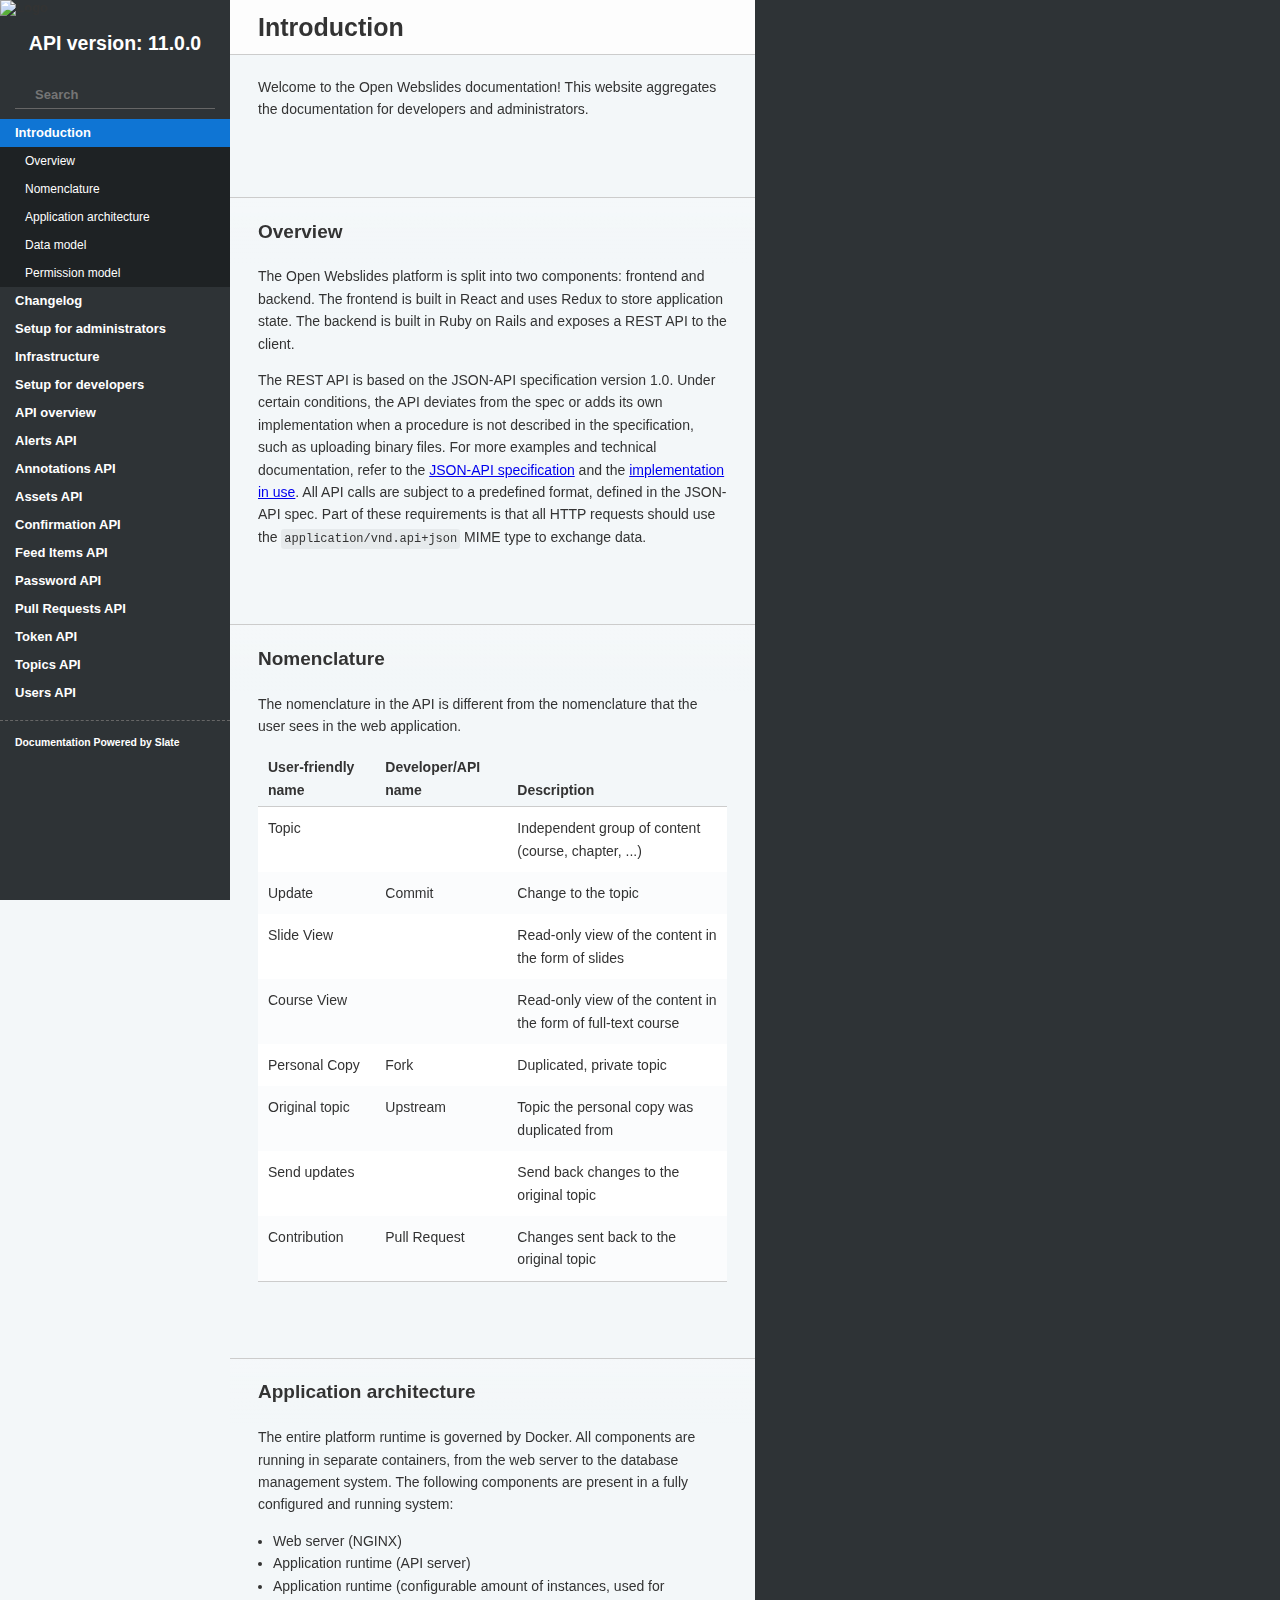
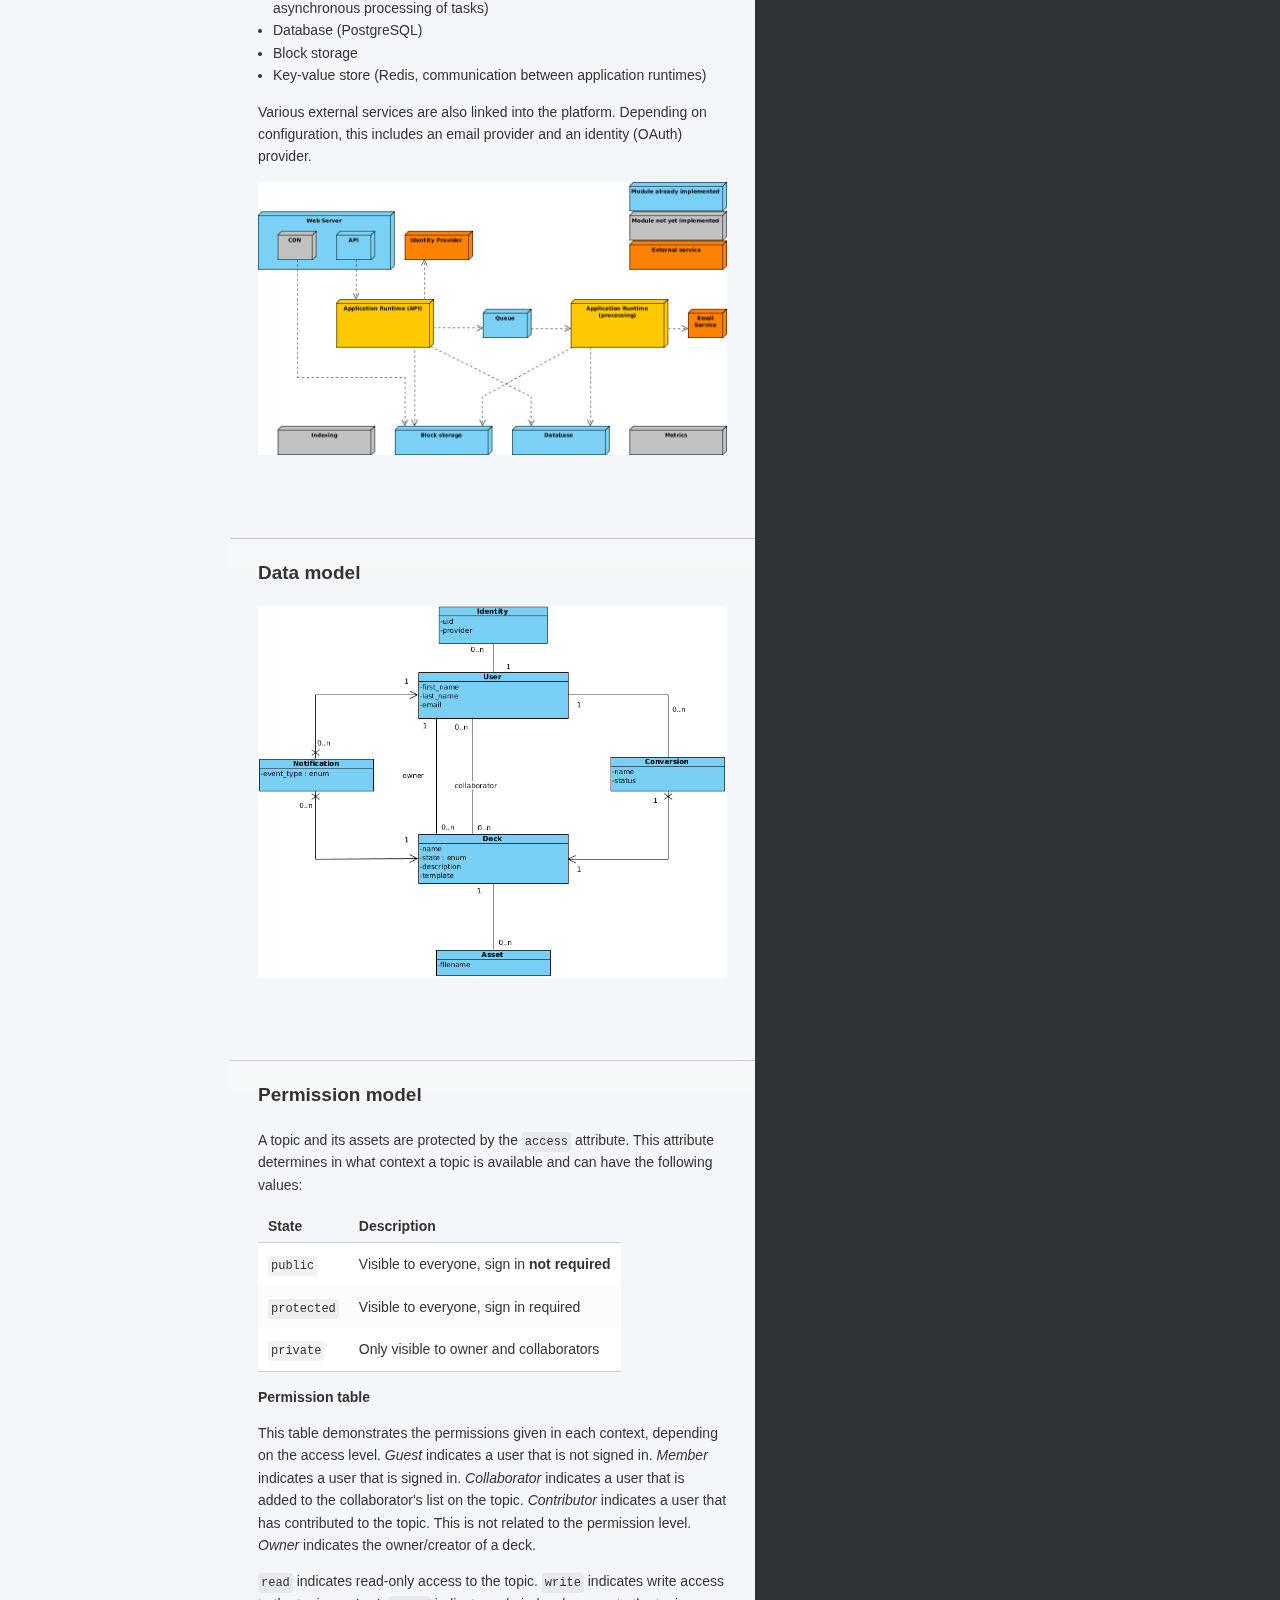
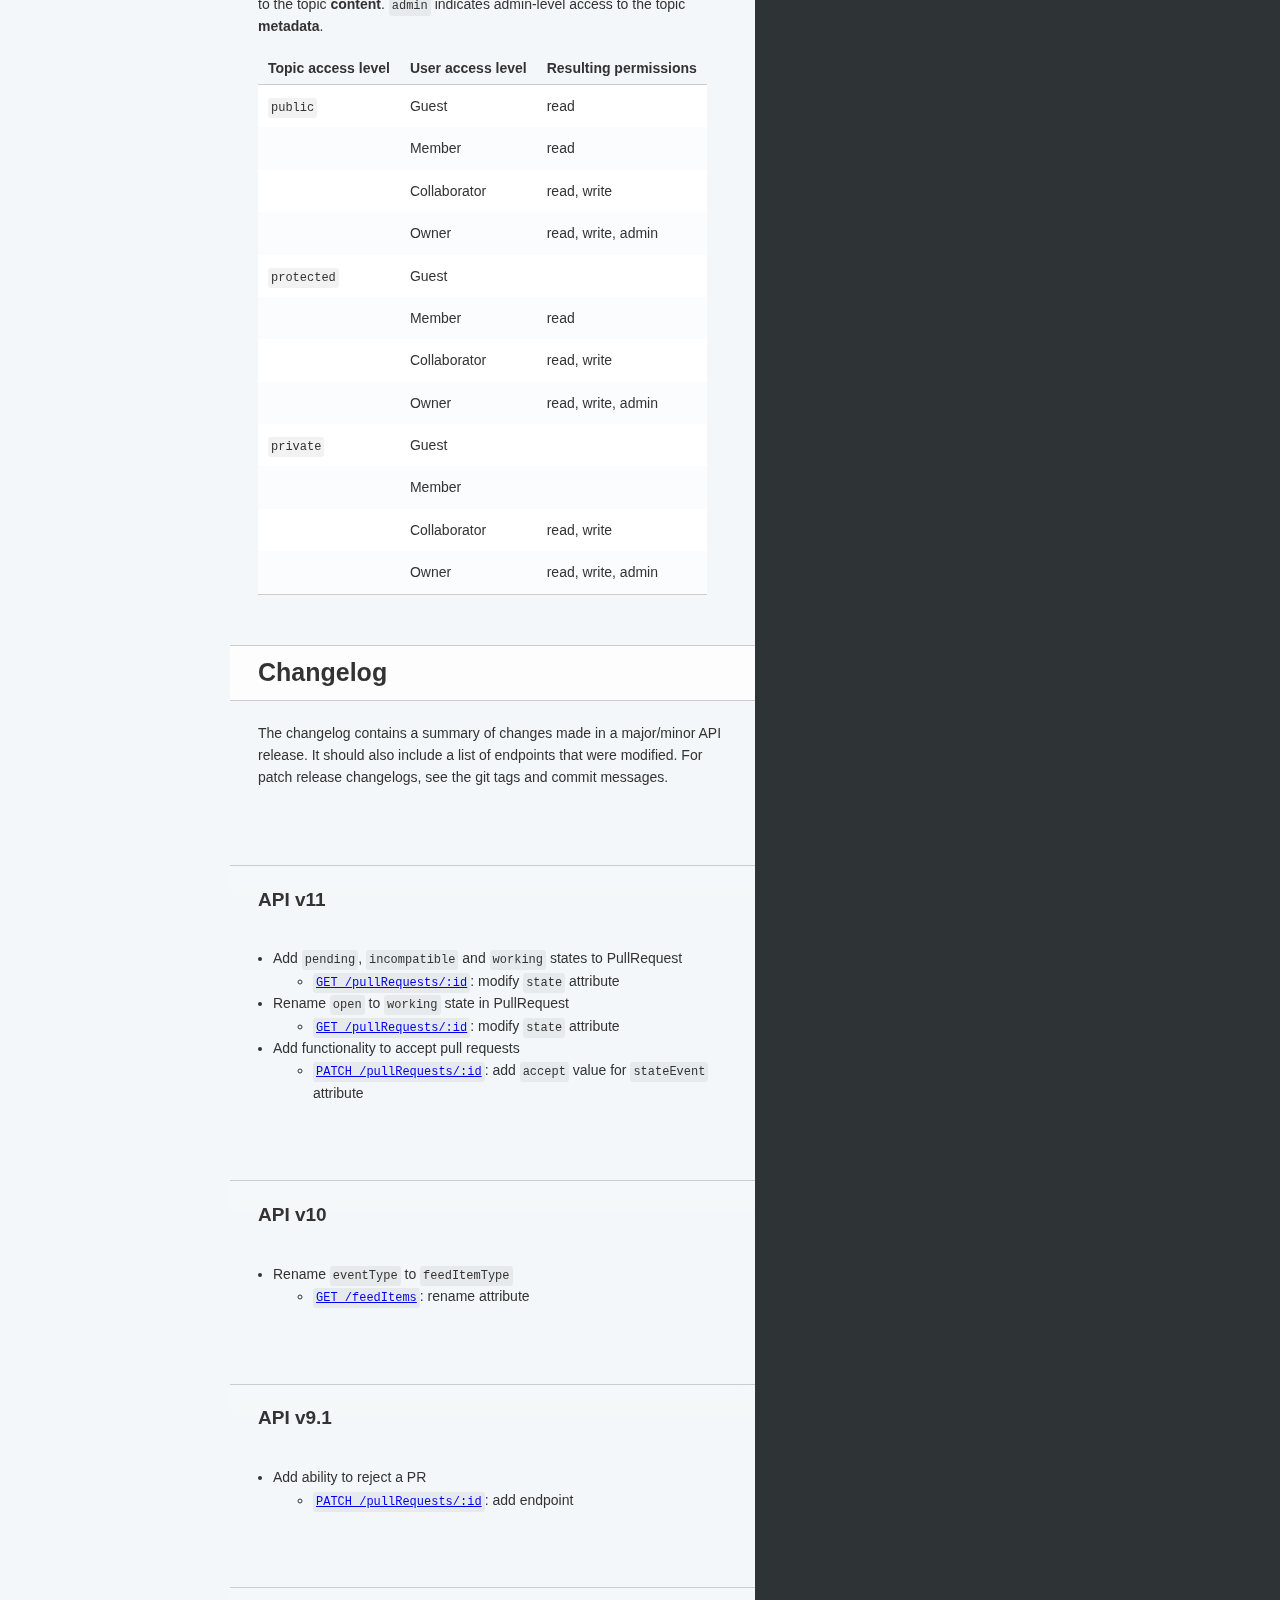
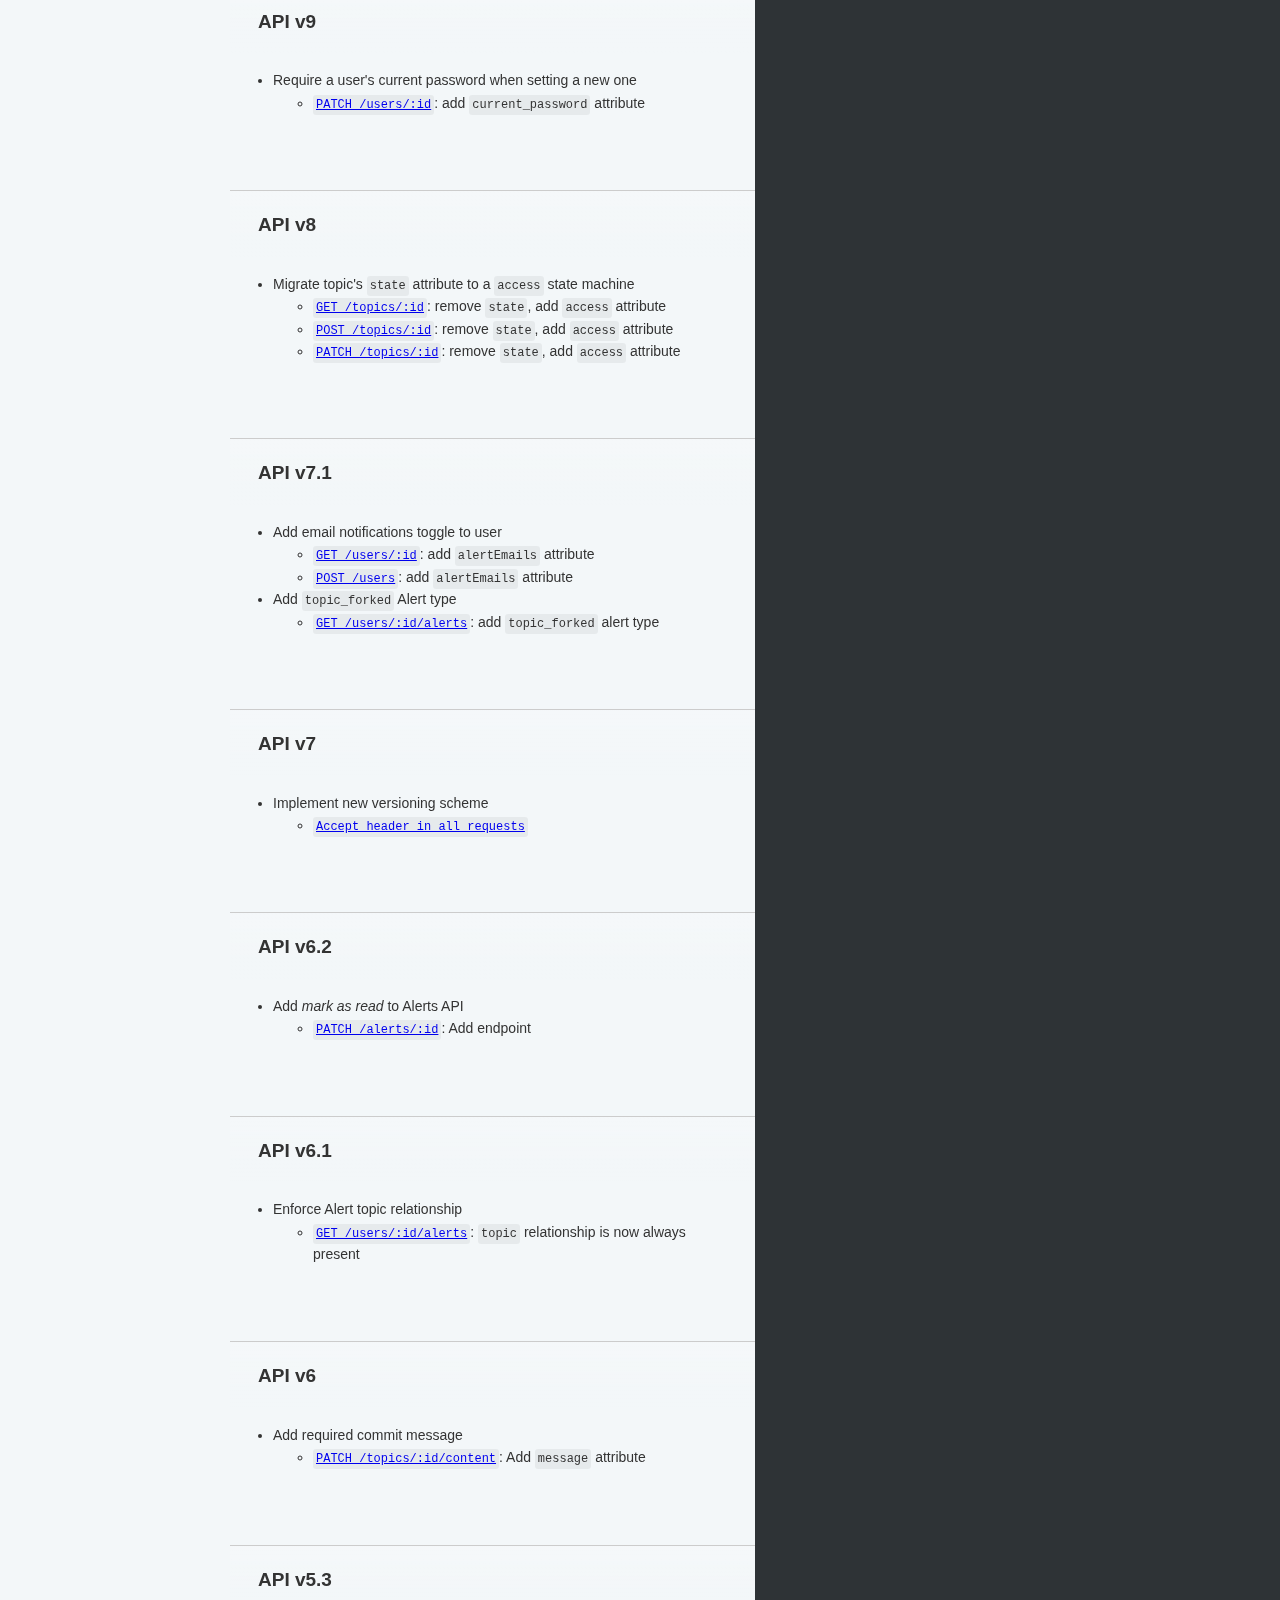
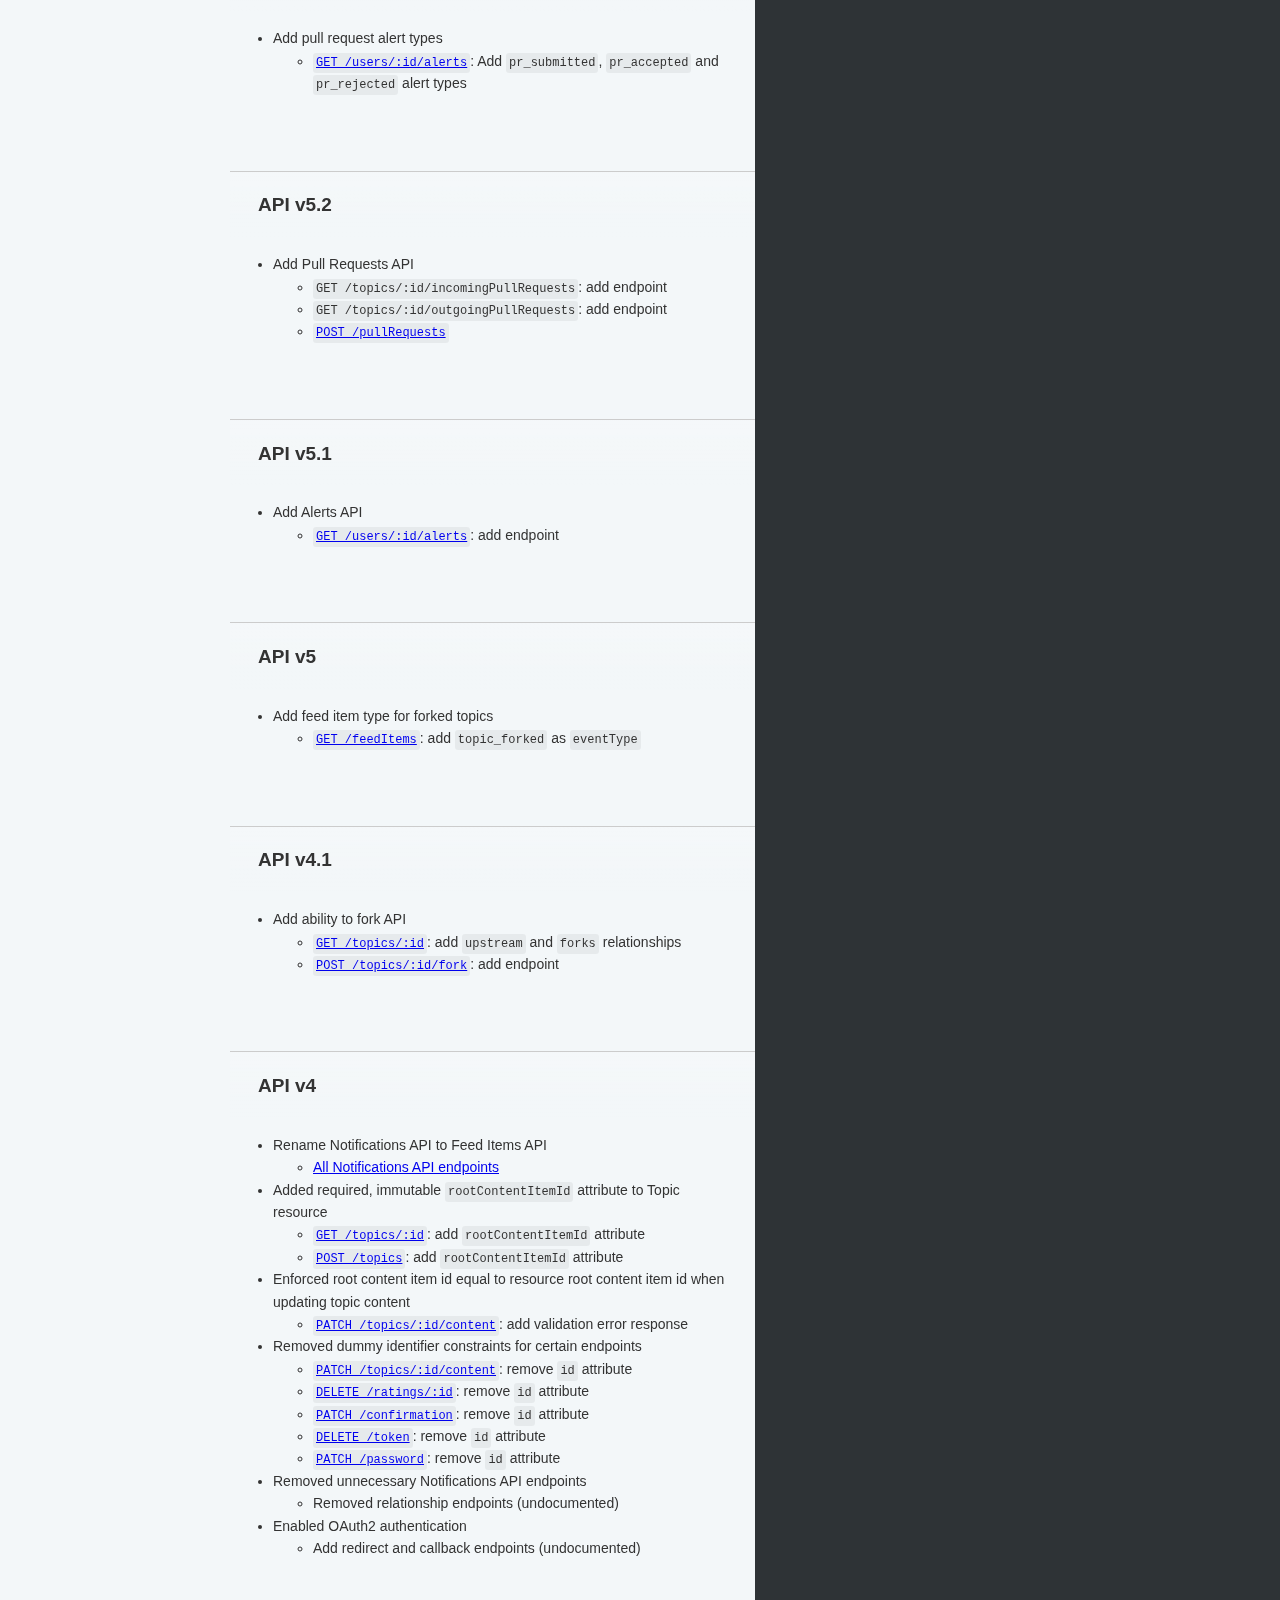
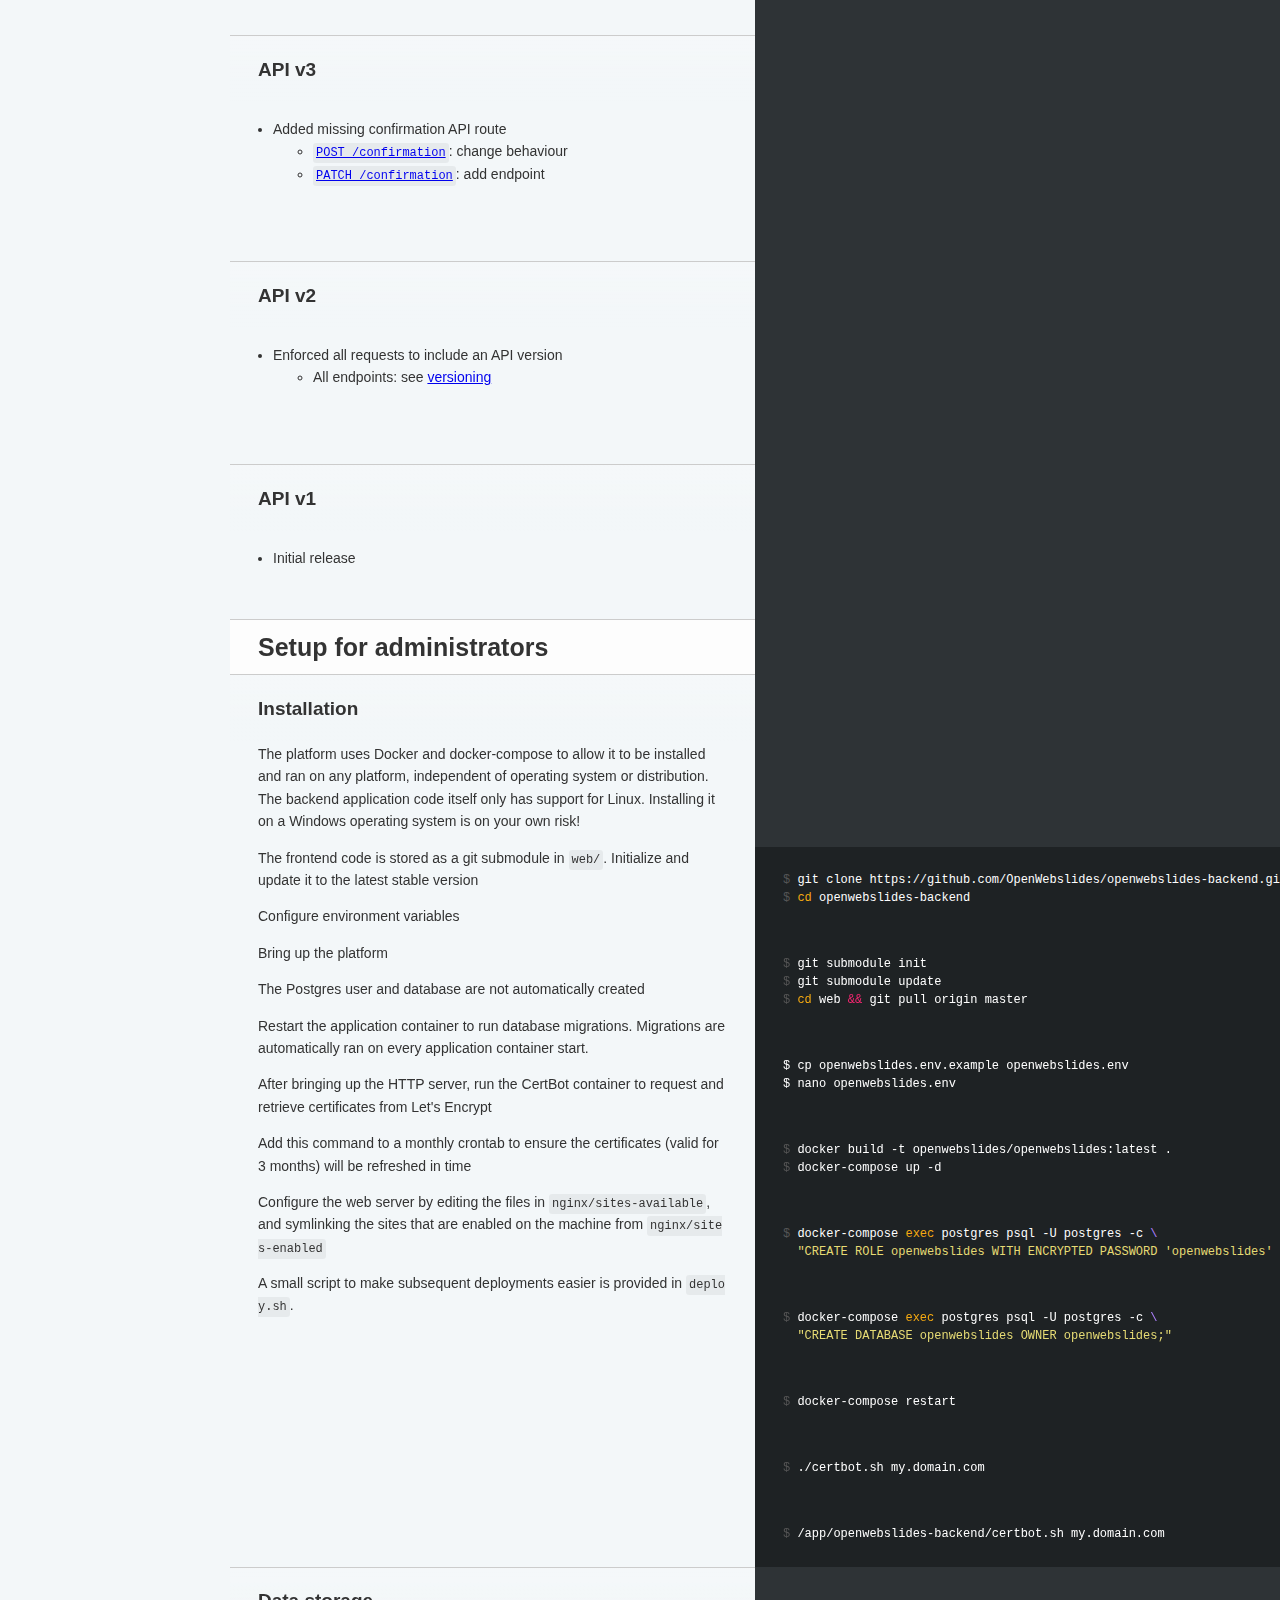
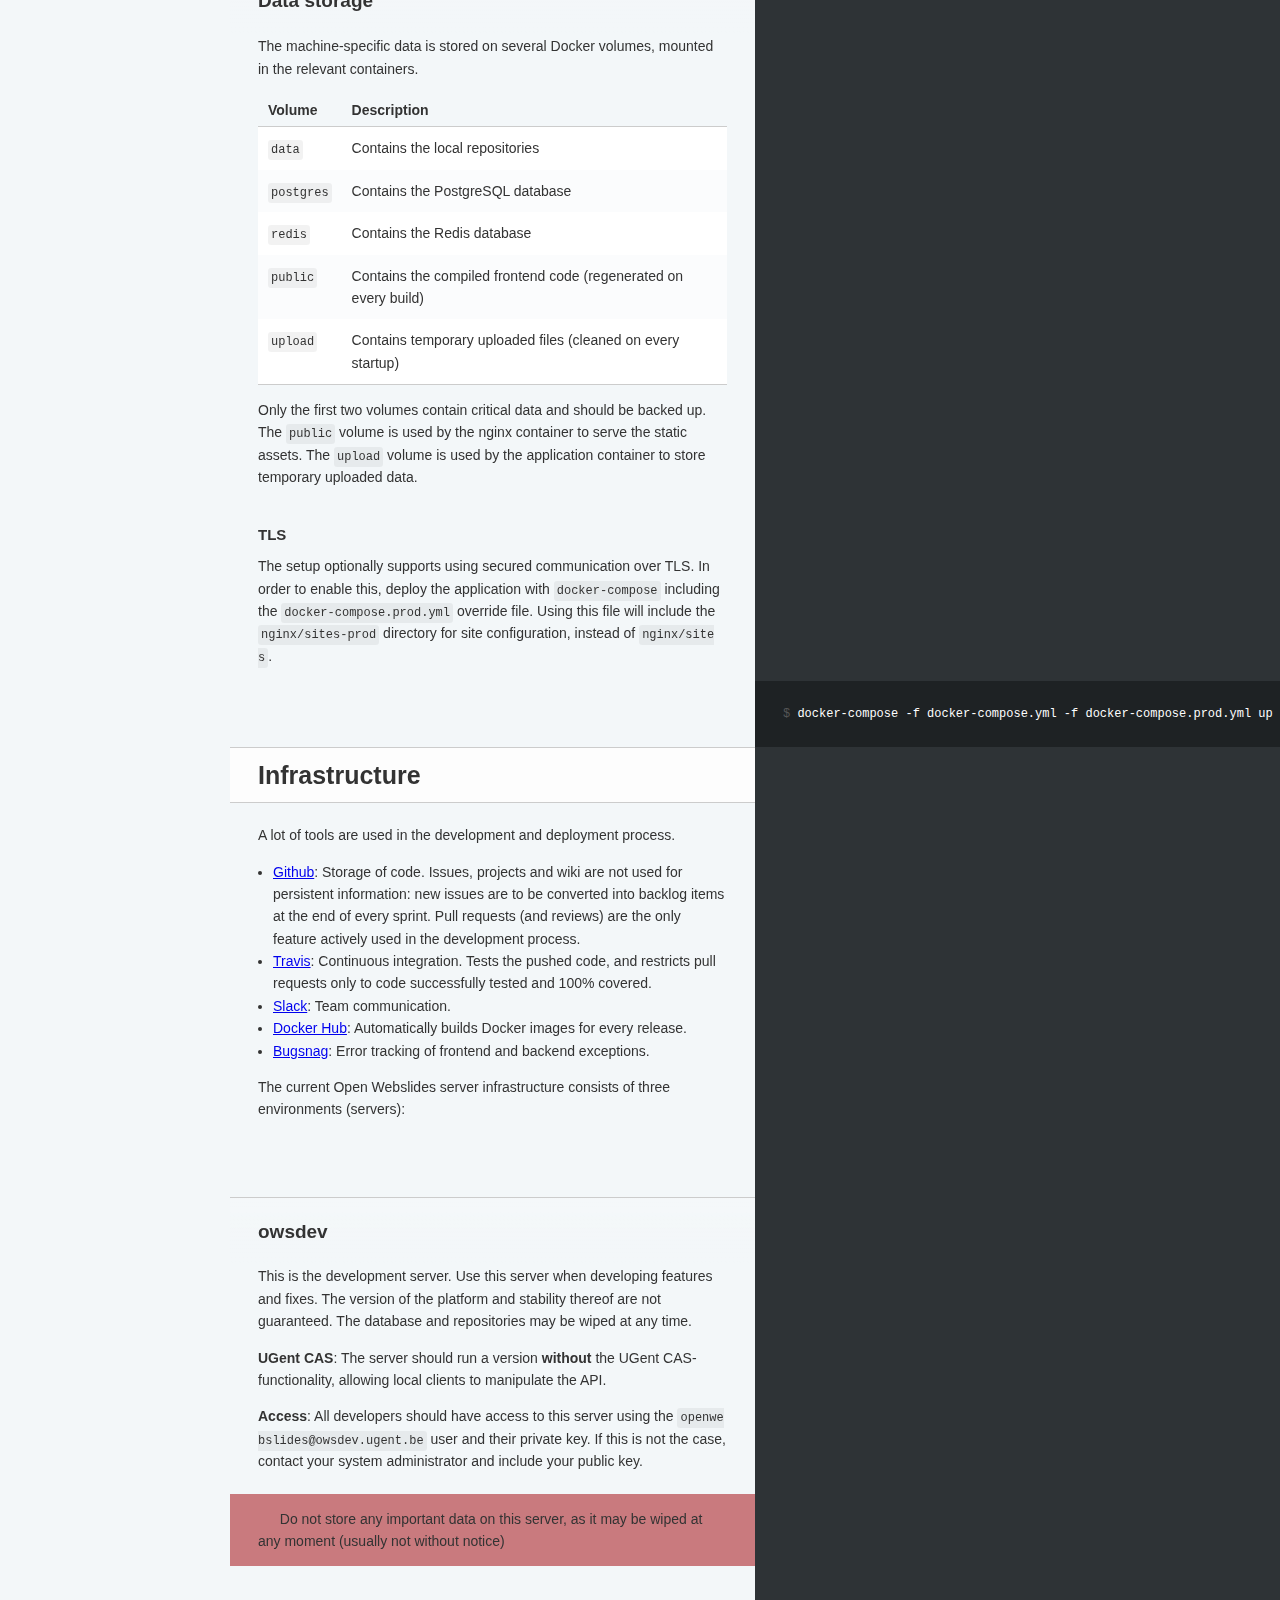
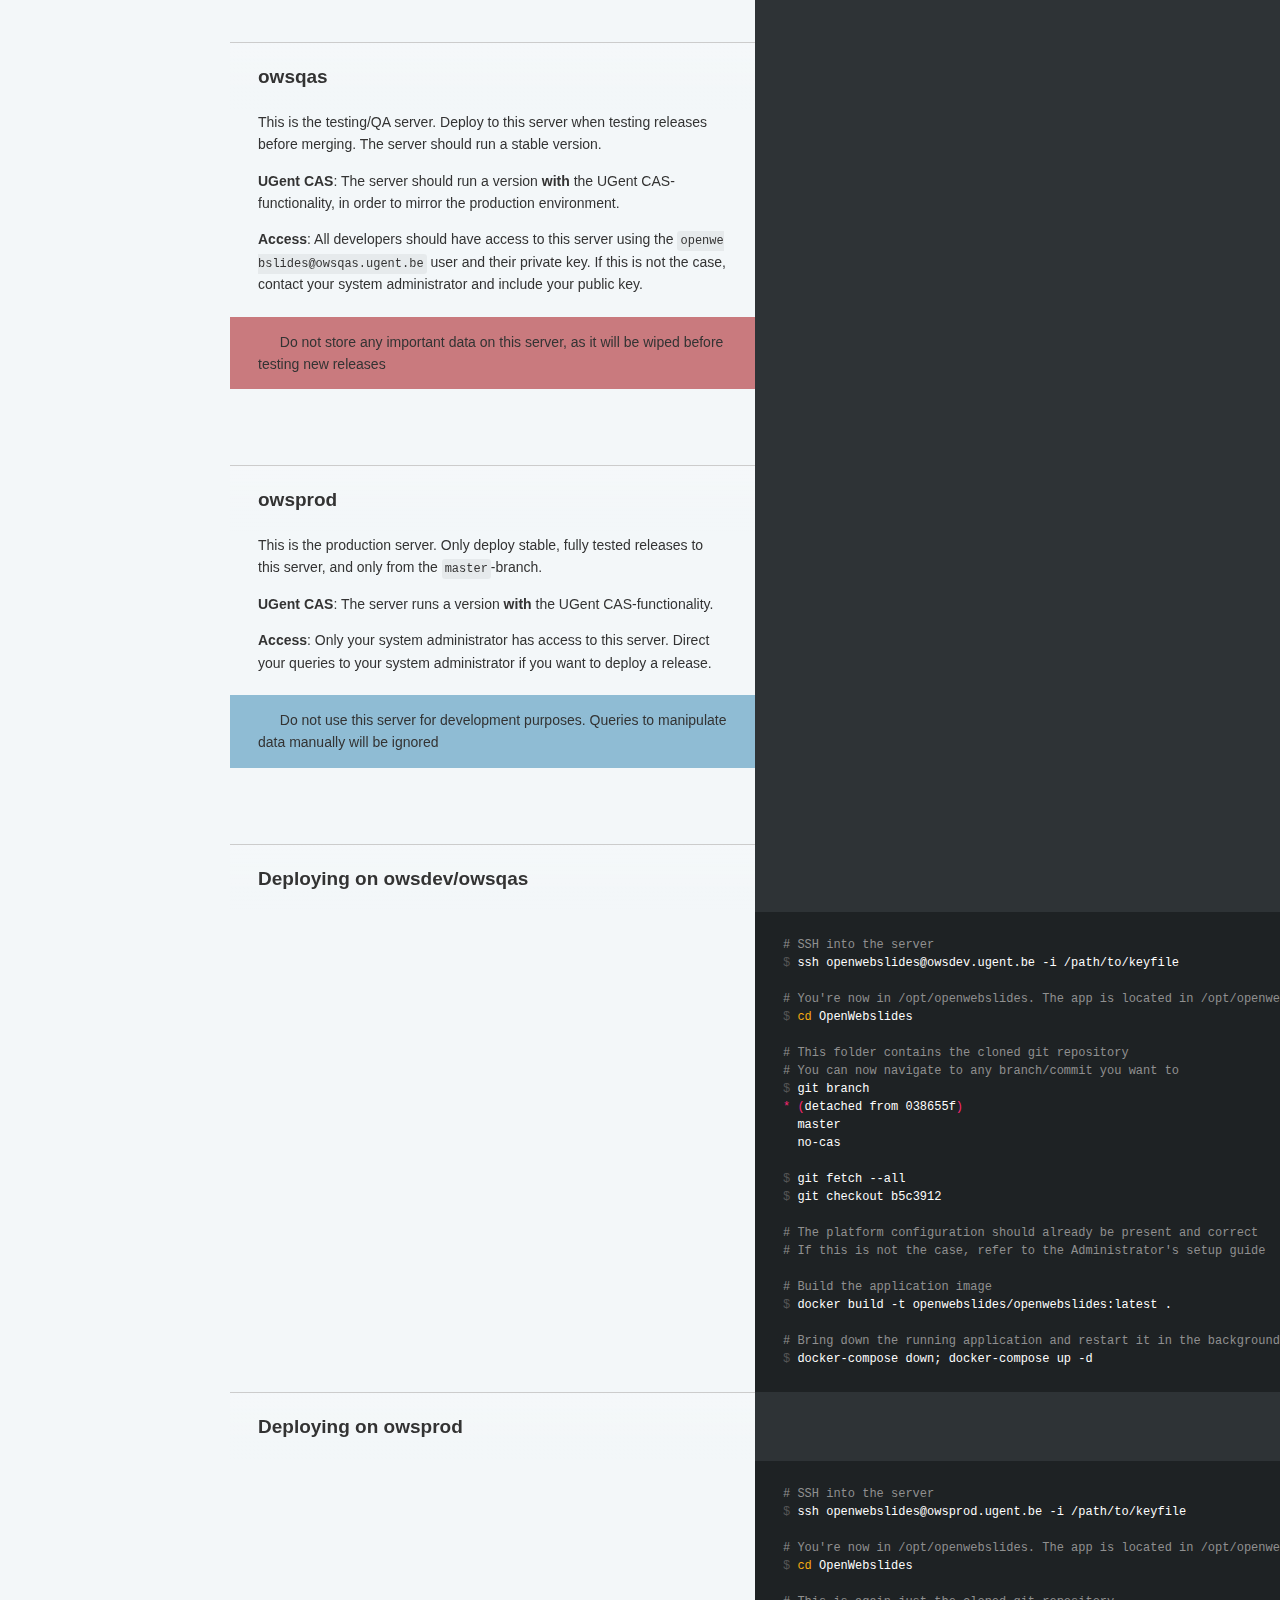
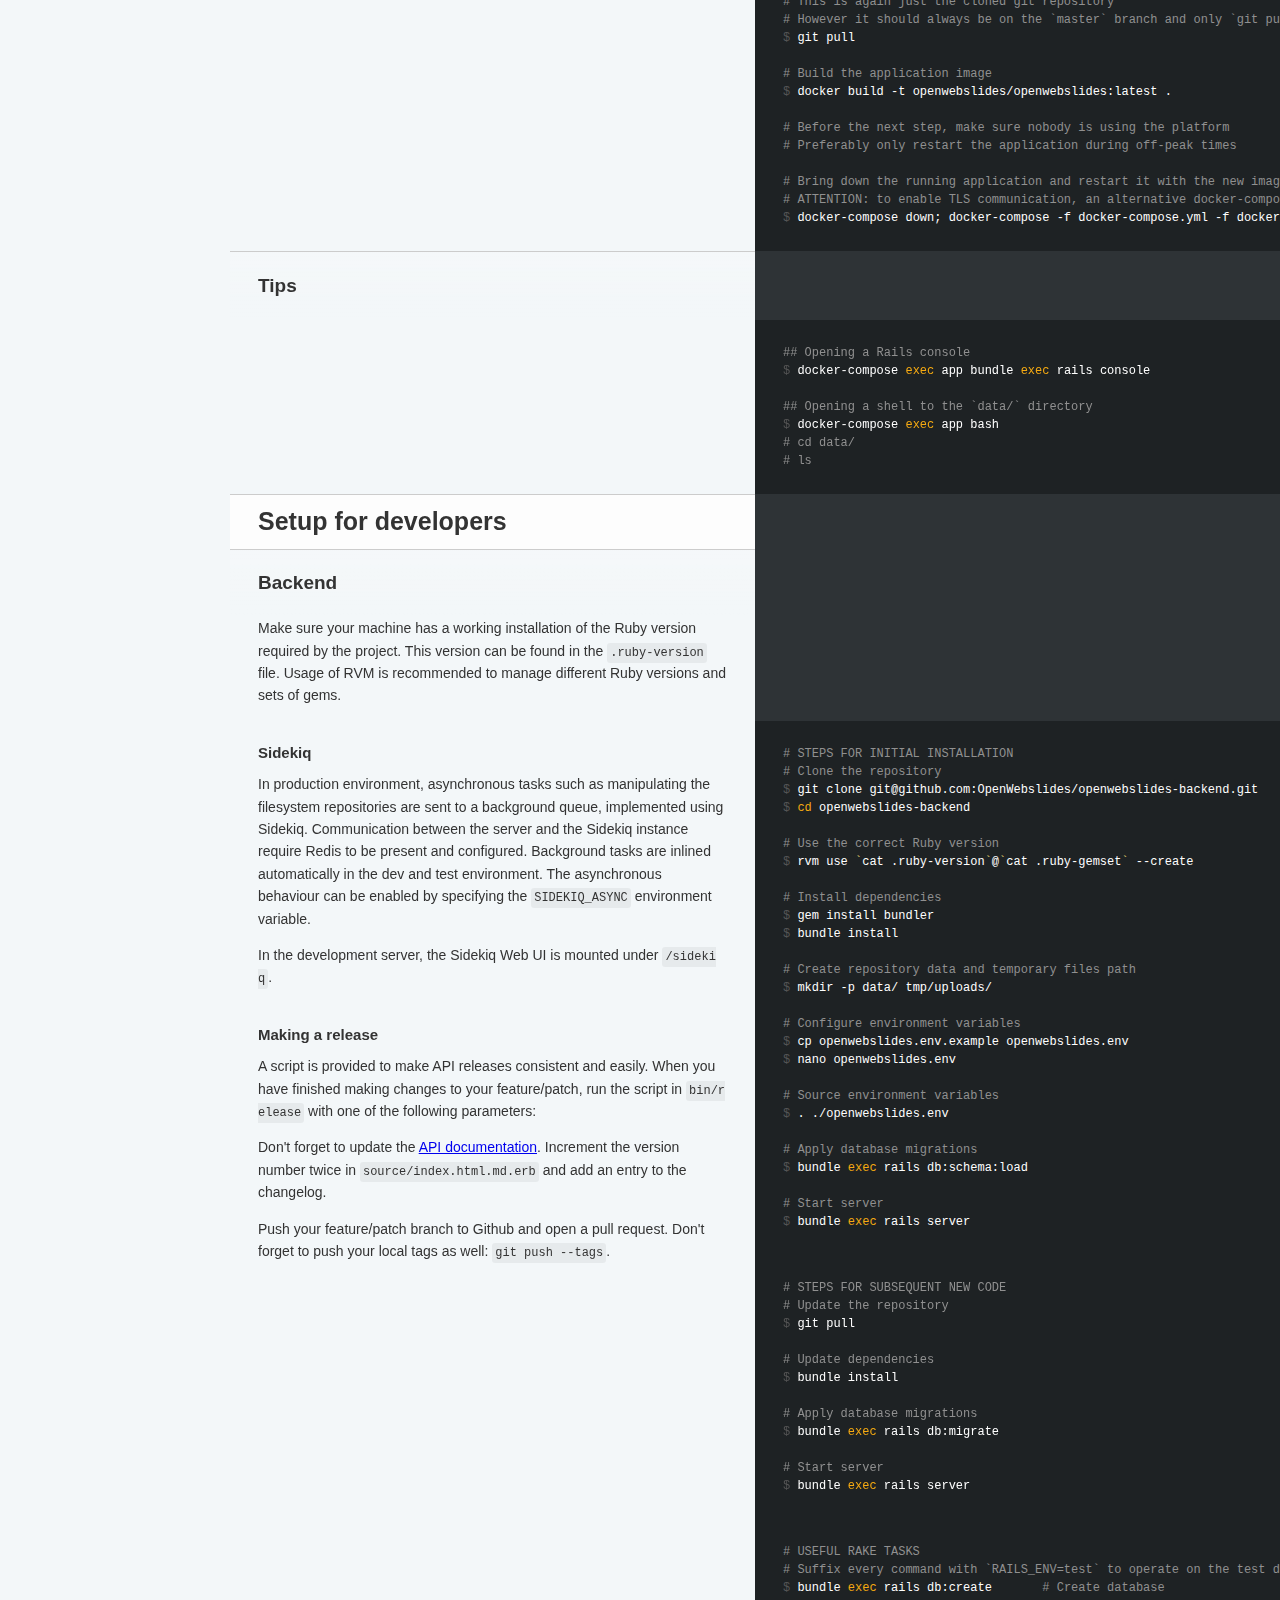
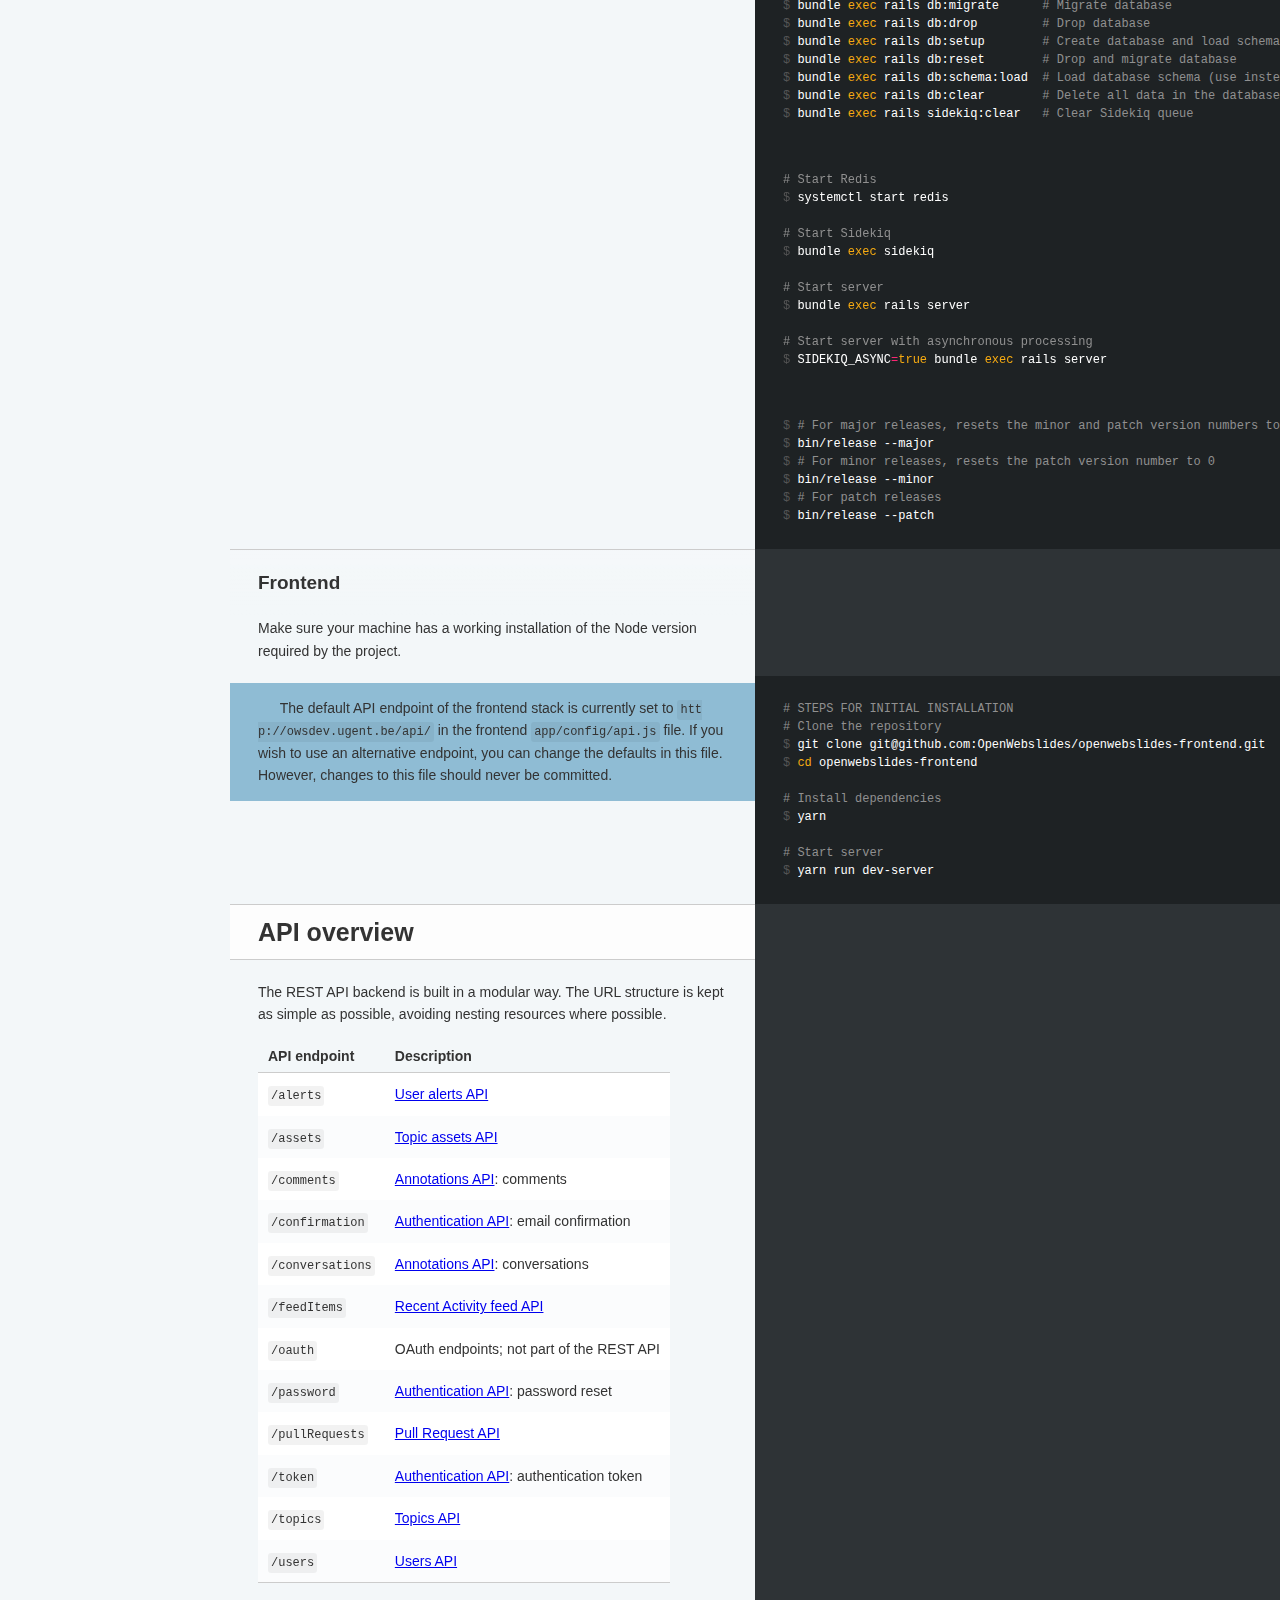
==== commit d052fbff: "publish: Add changelog entry for open -> ready" ====
--- a/index.html
+++ b/index.html
@@ -554,9 +554,14 @@
 <td>Topic the personal copy was duplicated from</td>
 </tr>
 <tr>
-<td>Share updates</td>
+<td>Send updates</td>
+<td></td>
+<td>Send back changes to the original topic</td>
+</tr>
+<tr>
+<td>Contribution</td>
 <td>Pull Request</td>
-<td>Send back changes to the original topic</td>
+<td>Changes sent back to the original topic</td>
 </tr>
 </tbody></table>
 <h2 id='application-architecture'>Application architecture</h2>
@@ -693,6 +698,11 @@
 <h2 id='api-v11'>API v11</h2>
 <ul>
 <li>Add <code>pending</code>, <code>incompatible</code> and <code>working</code> states to PullRequest
+
+<ul>
+<li><a href="#get-a-pull-request"><code>GET /pullRequests/:id</code></a>: modify <code>state</code> attribute</li>
+</ul></li>
+<li>Rename <code>open</code> to <code>working</code> state in PullRequest
 
 <ul>
 <li><a href="#get-a-pull-request"><code>GET /pullRequests/:id</code></a>: modify <code>state</code> attribute</li>
@@ -2606,6 +2616,12 @@
 <td>Message <strong>from</strong> user submitting the pull request</td>
 </tr>
 <tr>
+<td><code>feedback</code></td>
+<td></td>
+<td>String</td>
+<td>Feedback message <strong>to</strong> user submitting the pull request</td>
+</tr>
+<tr>
 <td><code>state</code></td>
 <td></td>
 <td>Enum</td>
@@ -2659,7 +2675,7 @@
 <h3 id='pull-request-state'>Pull Request state</h3>
 <p>The <code>state</code> attribute can have one of the following values.
 The initial value set by the system is <code>pending</code>.
-Once the pull request has been checked and deemed compatible to merge, the state is set to <code>open</code>.
+Once the pull request has been checked and deemed compatible to merge, the state is set to <code>ready</code>.
 If the pull request is not compatible, it is set to <code>incompatible</code>.</p>
 
 <p>A pull request is compatible to merge only if the source topic contains all of the target topic&#39;s commits, with some unique commits added.</p>
@@ -2667,6 +2683,9 @@
 <p>For example, a pull request merging [A -&gt; B -&gt; C] into [A -&gt; B] is compatible, but a pull request merging [A -&gt; B -&gt; C] into [A -&gt; D] is not.
 Neither is [A -&gt; B] into [A -&gt; B].</p>
 
+<p>Once a topic owner or one of the collaborators reviews the topic, the state is set to <code>working</code> by the system.
+When the system has merged the topic (or not), the state is set to <code>accepted</code> (or <code>rejected</code> respectively).</p>
+
 <table><thead>
 <tr>
 <th>State</th>
@@ -2678,7 +2697,7 @@
 <td>Queued for compatibility check [open]</td>
 </tr>
 <tr>
-<td><code>open</code></td>
+<td><code>ready</code></td>
 <td>Compatible, ready to be reviewed [open]</td>
 </tr>
 <tr>
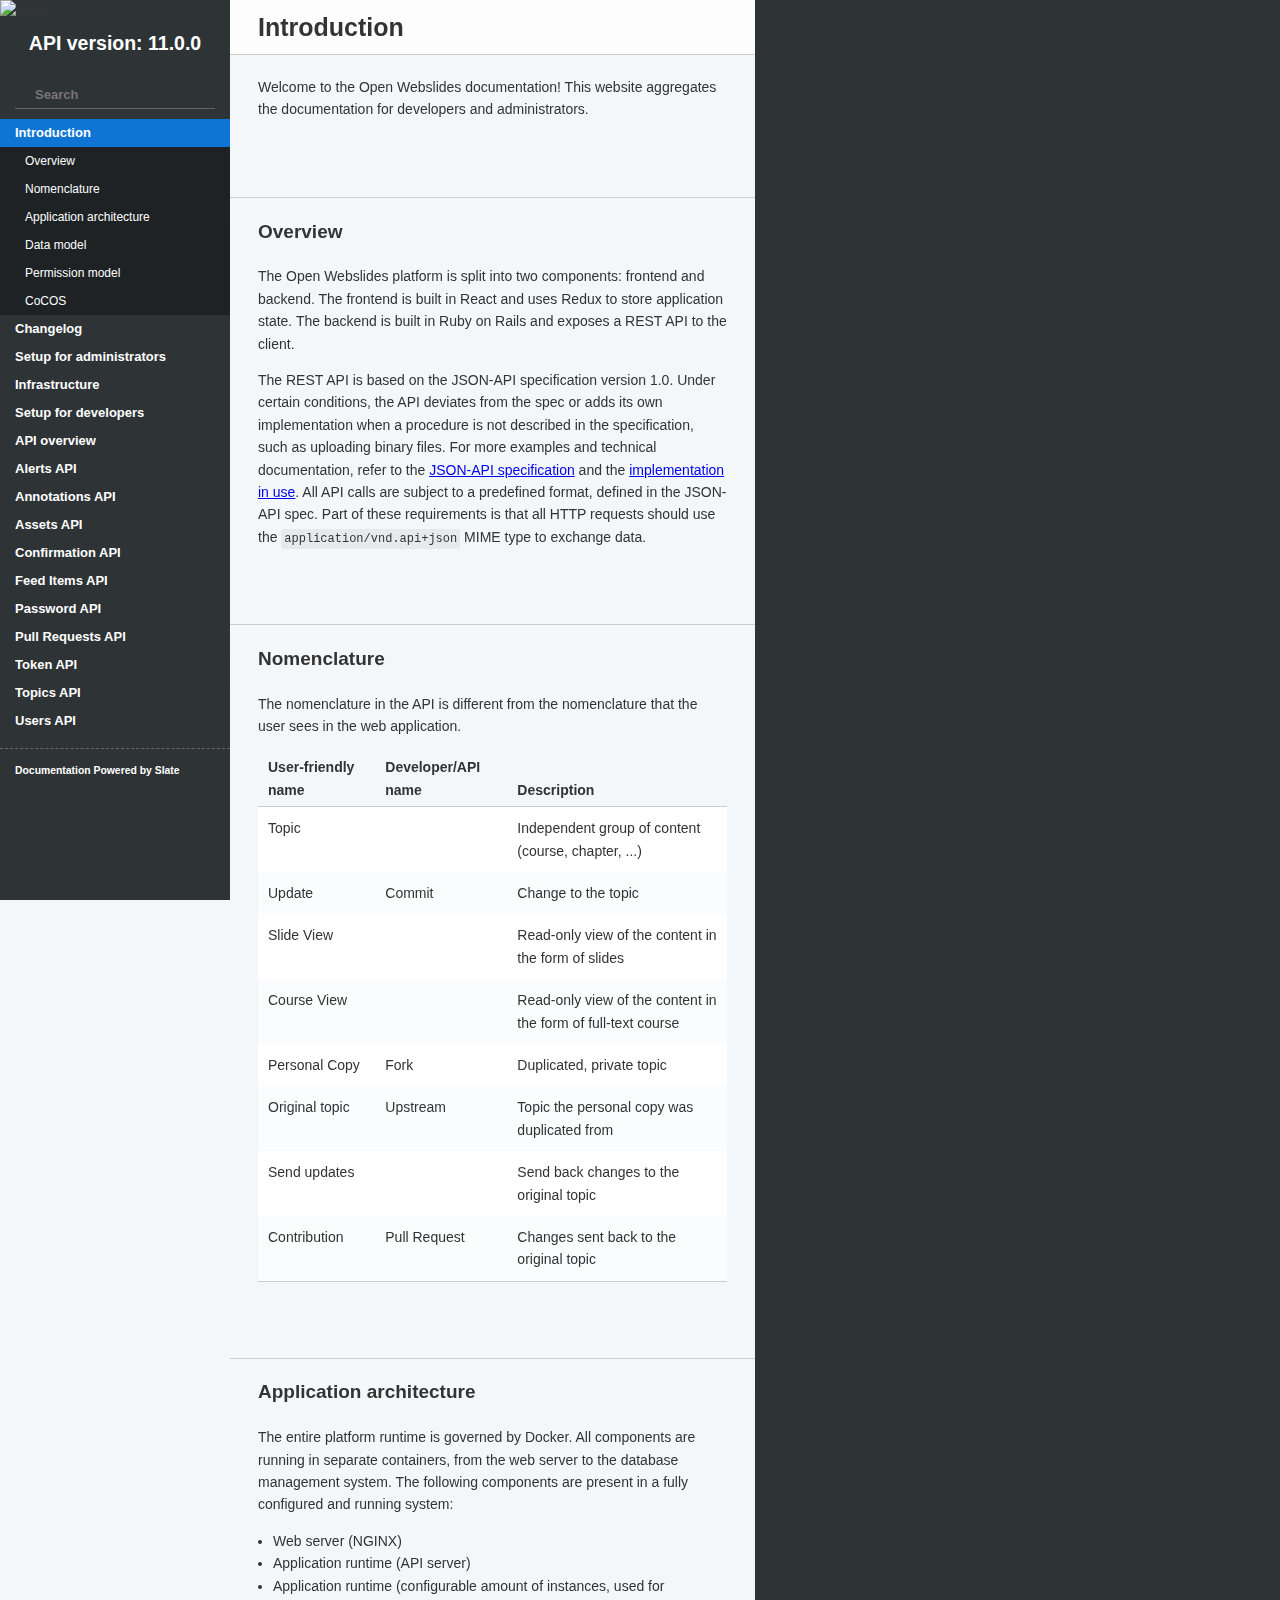
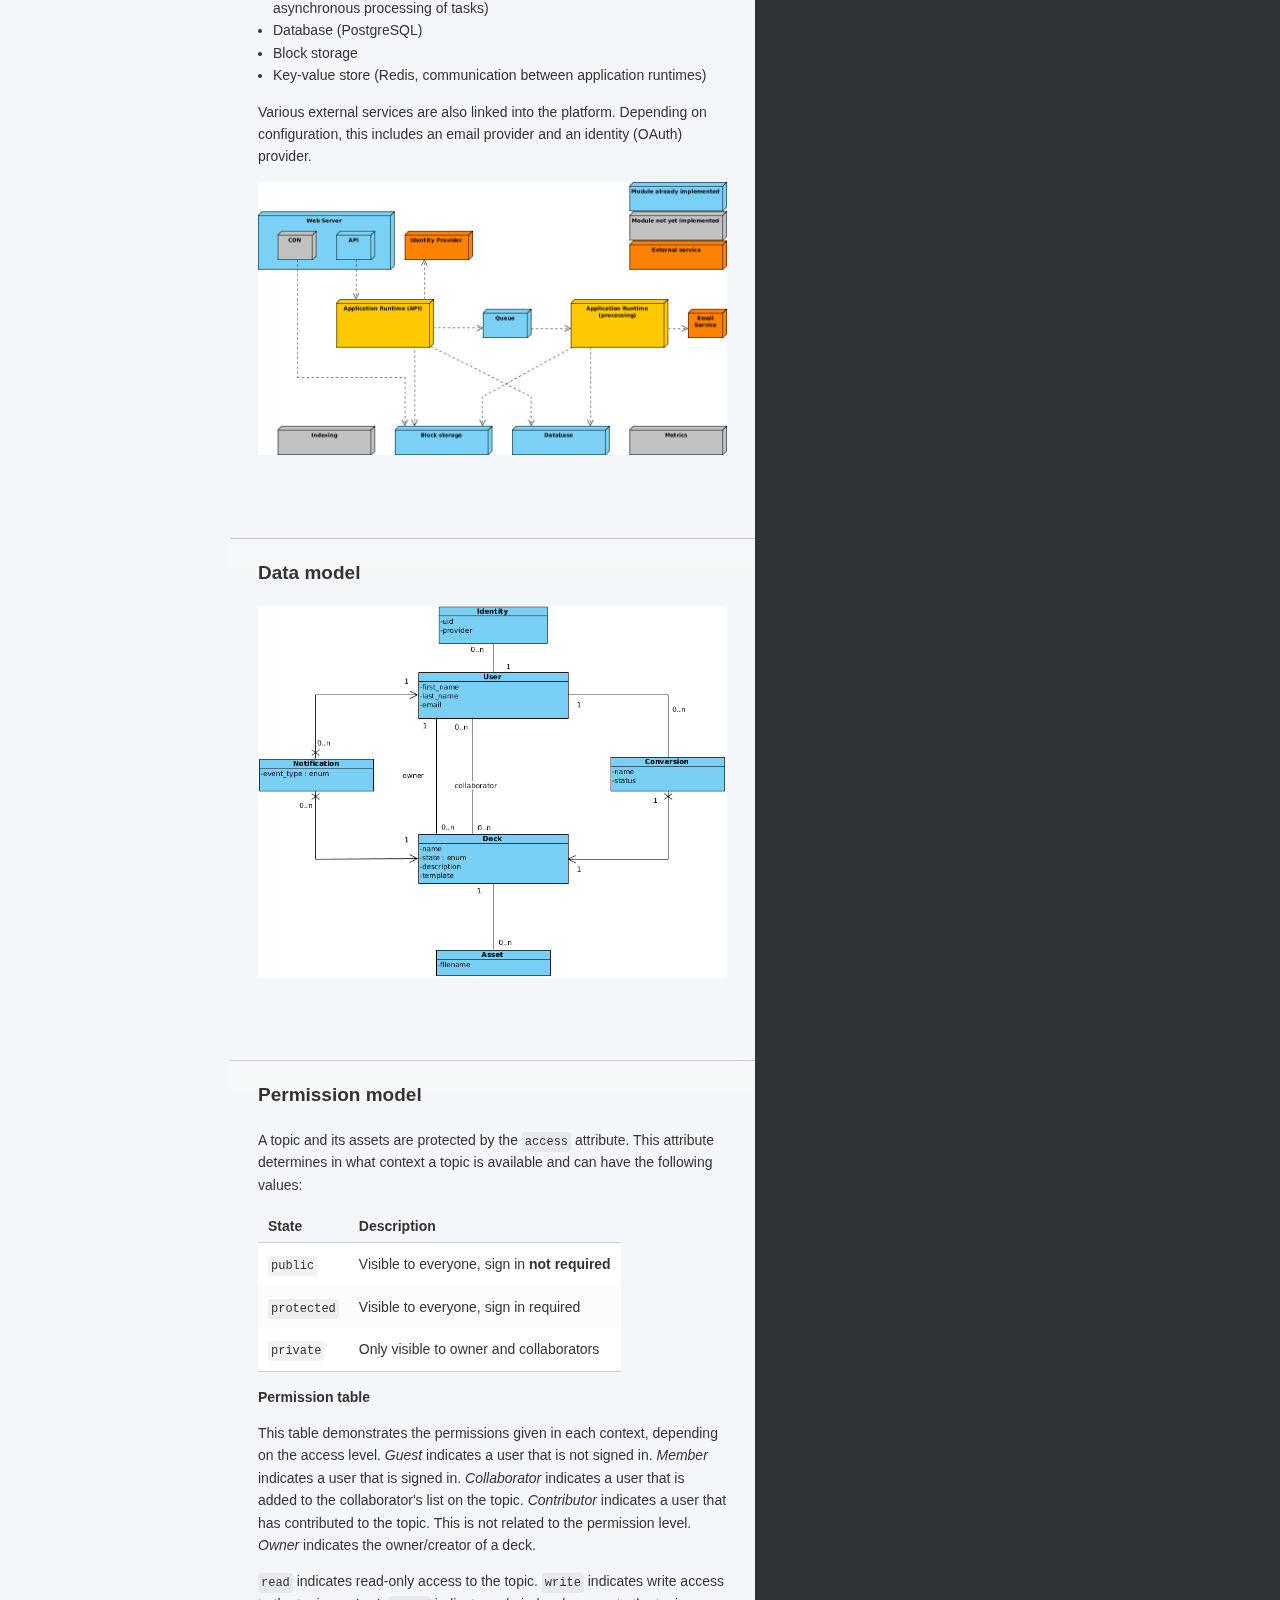
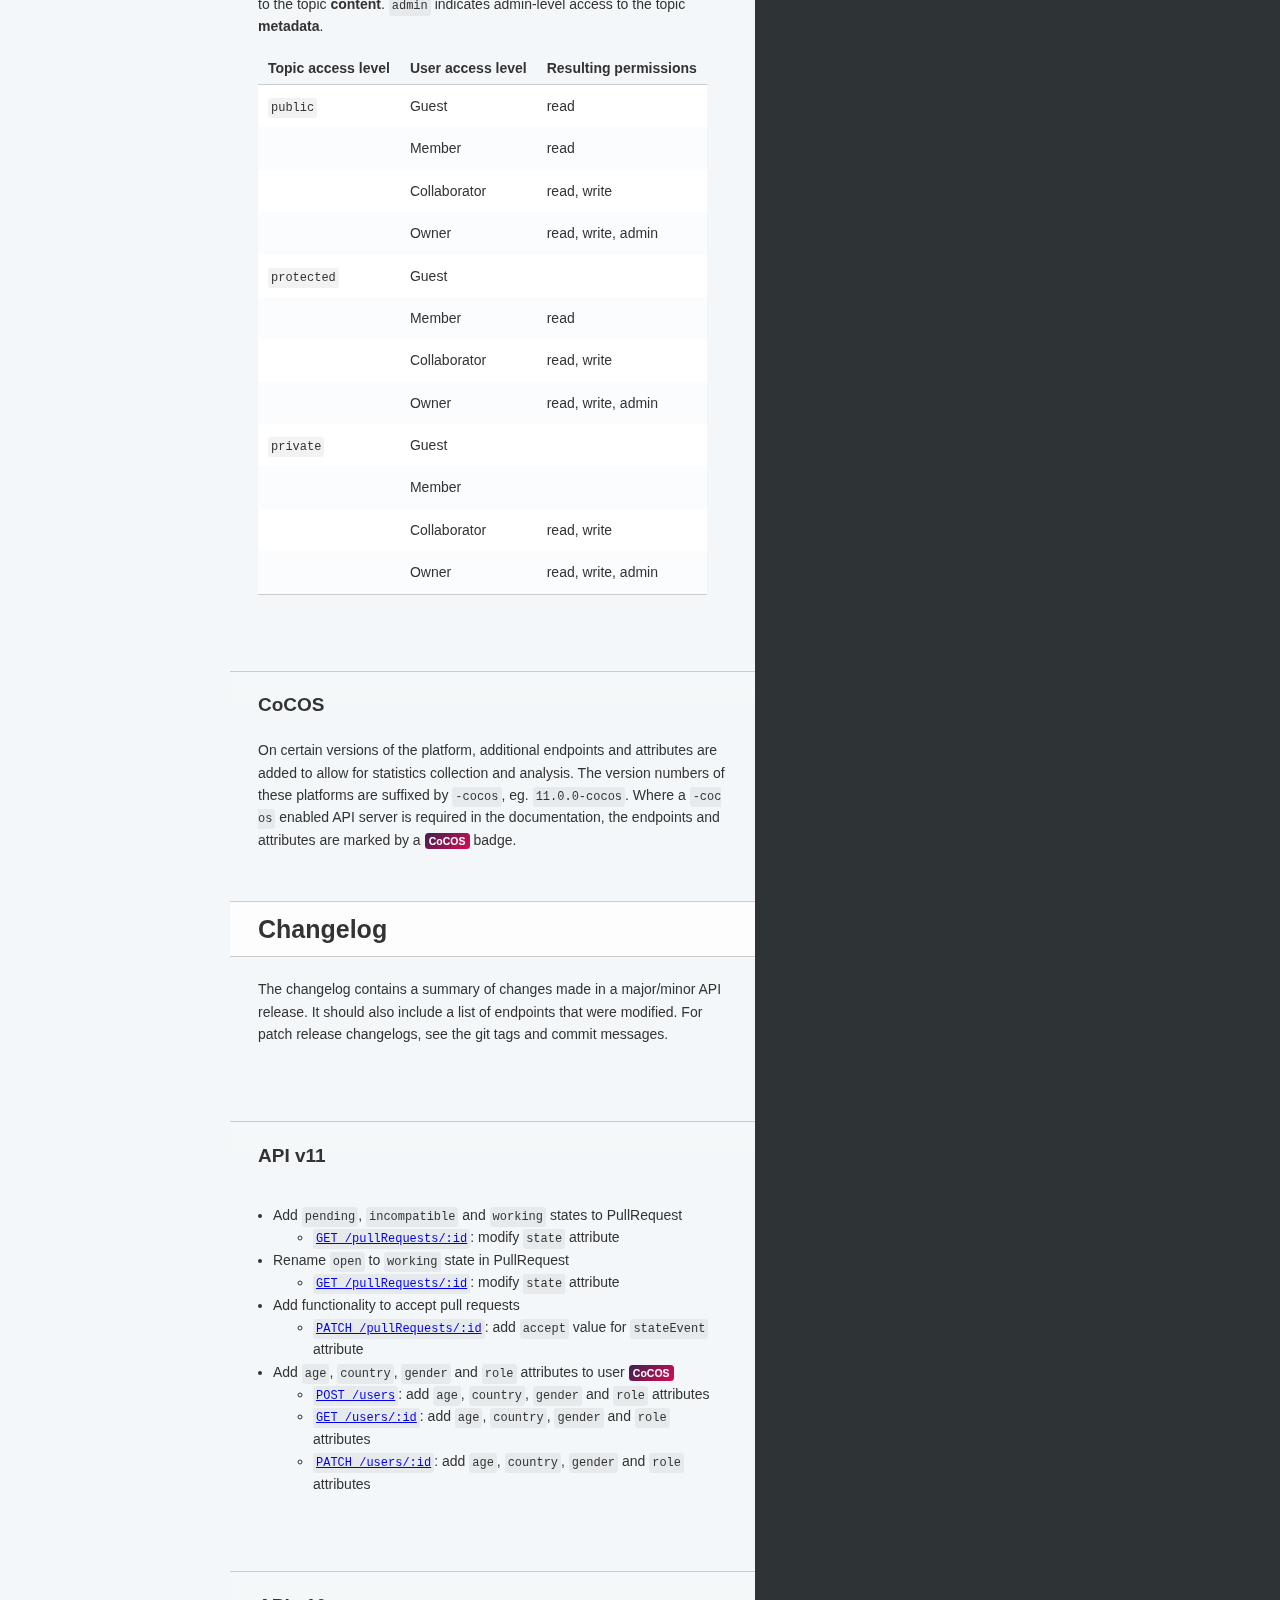
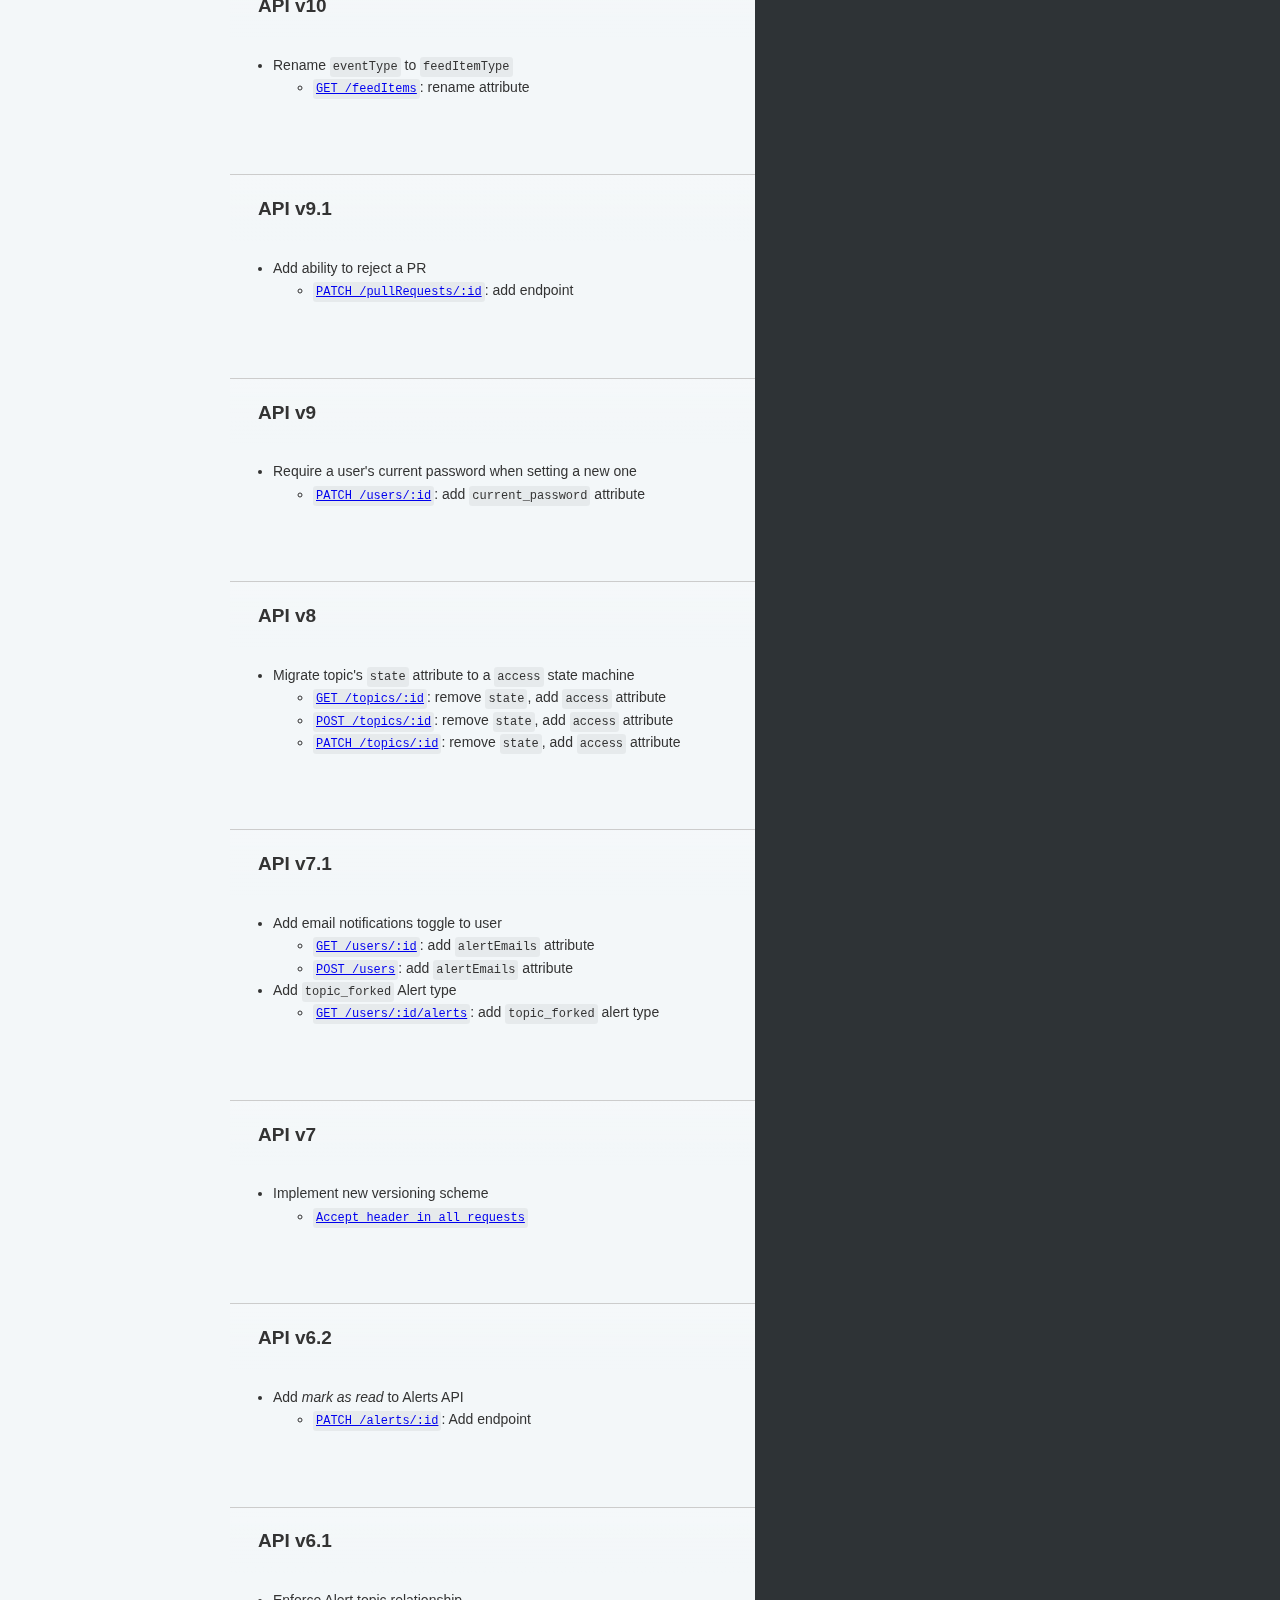
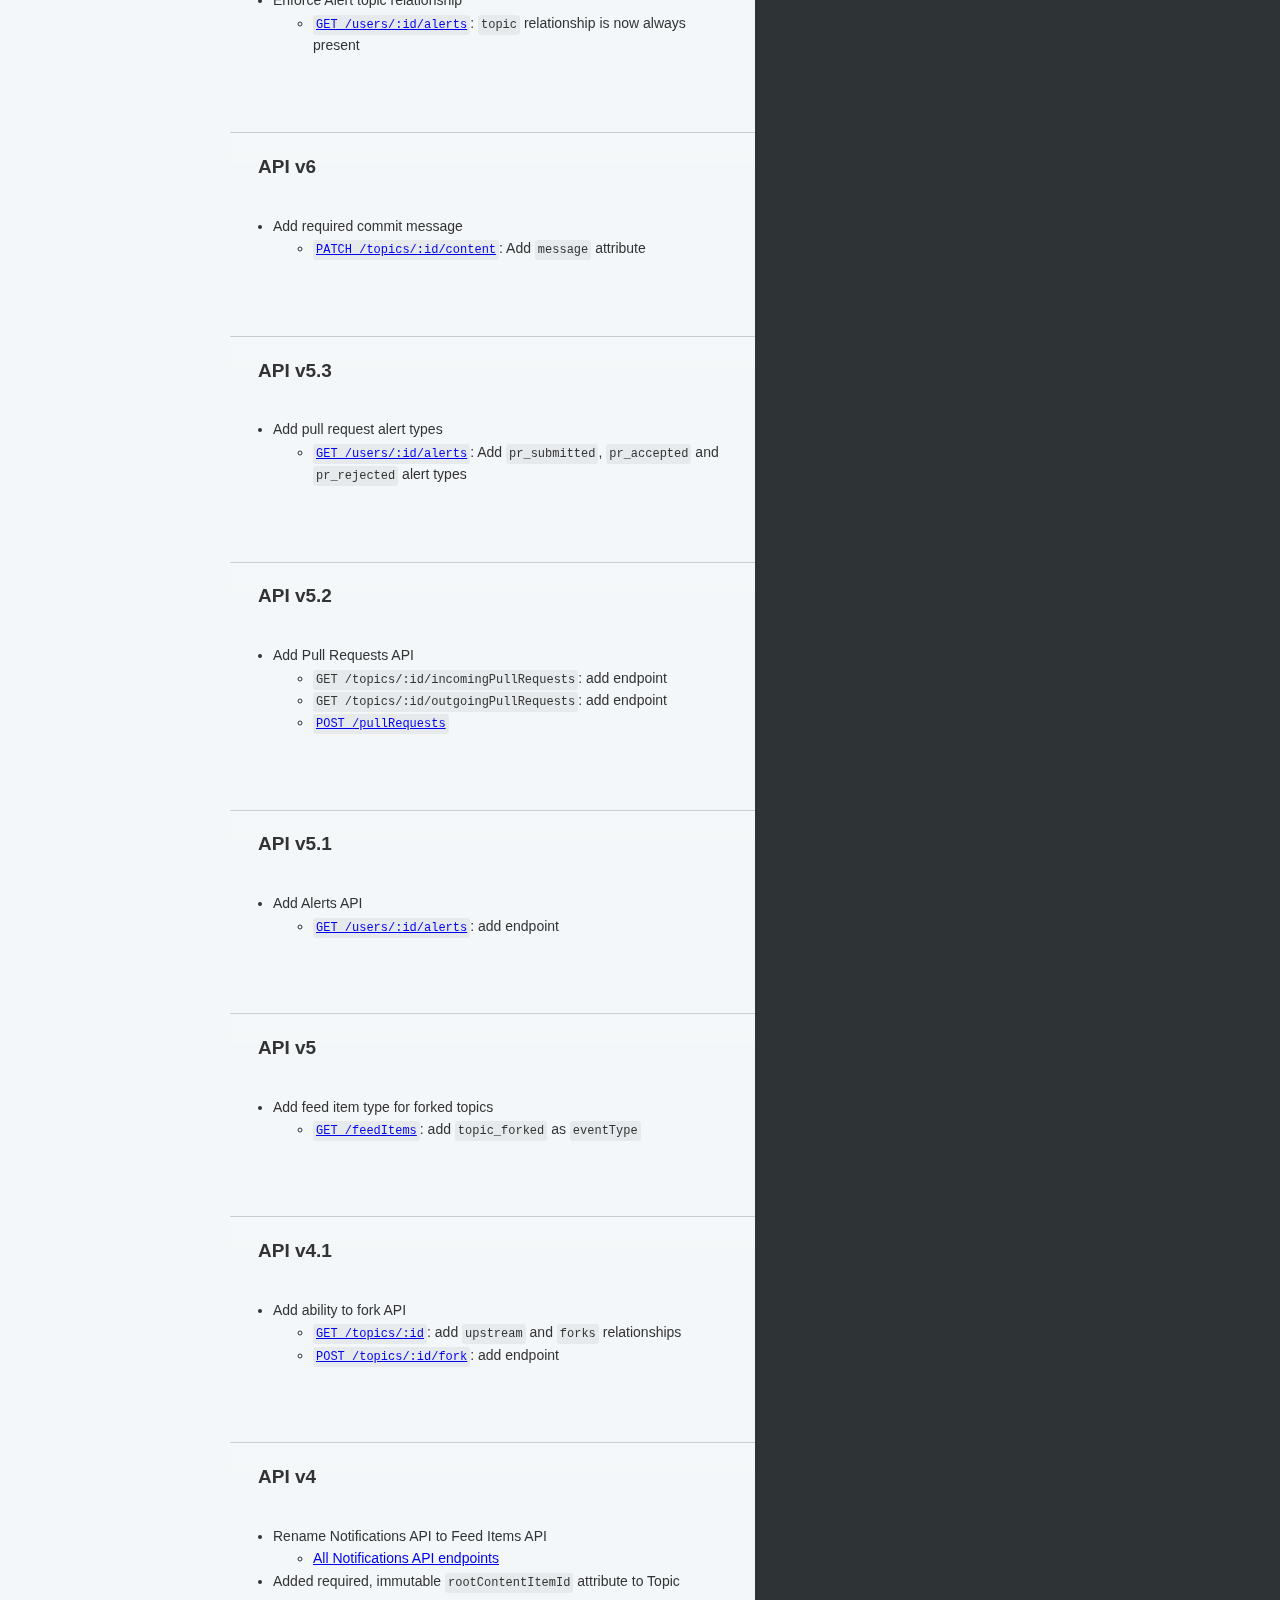
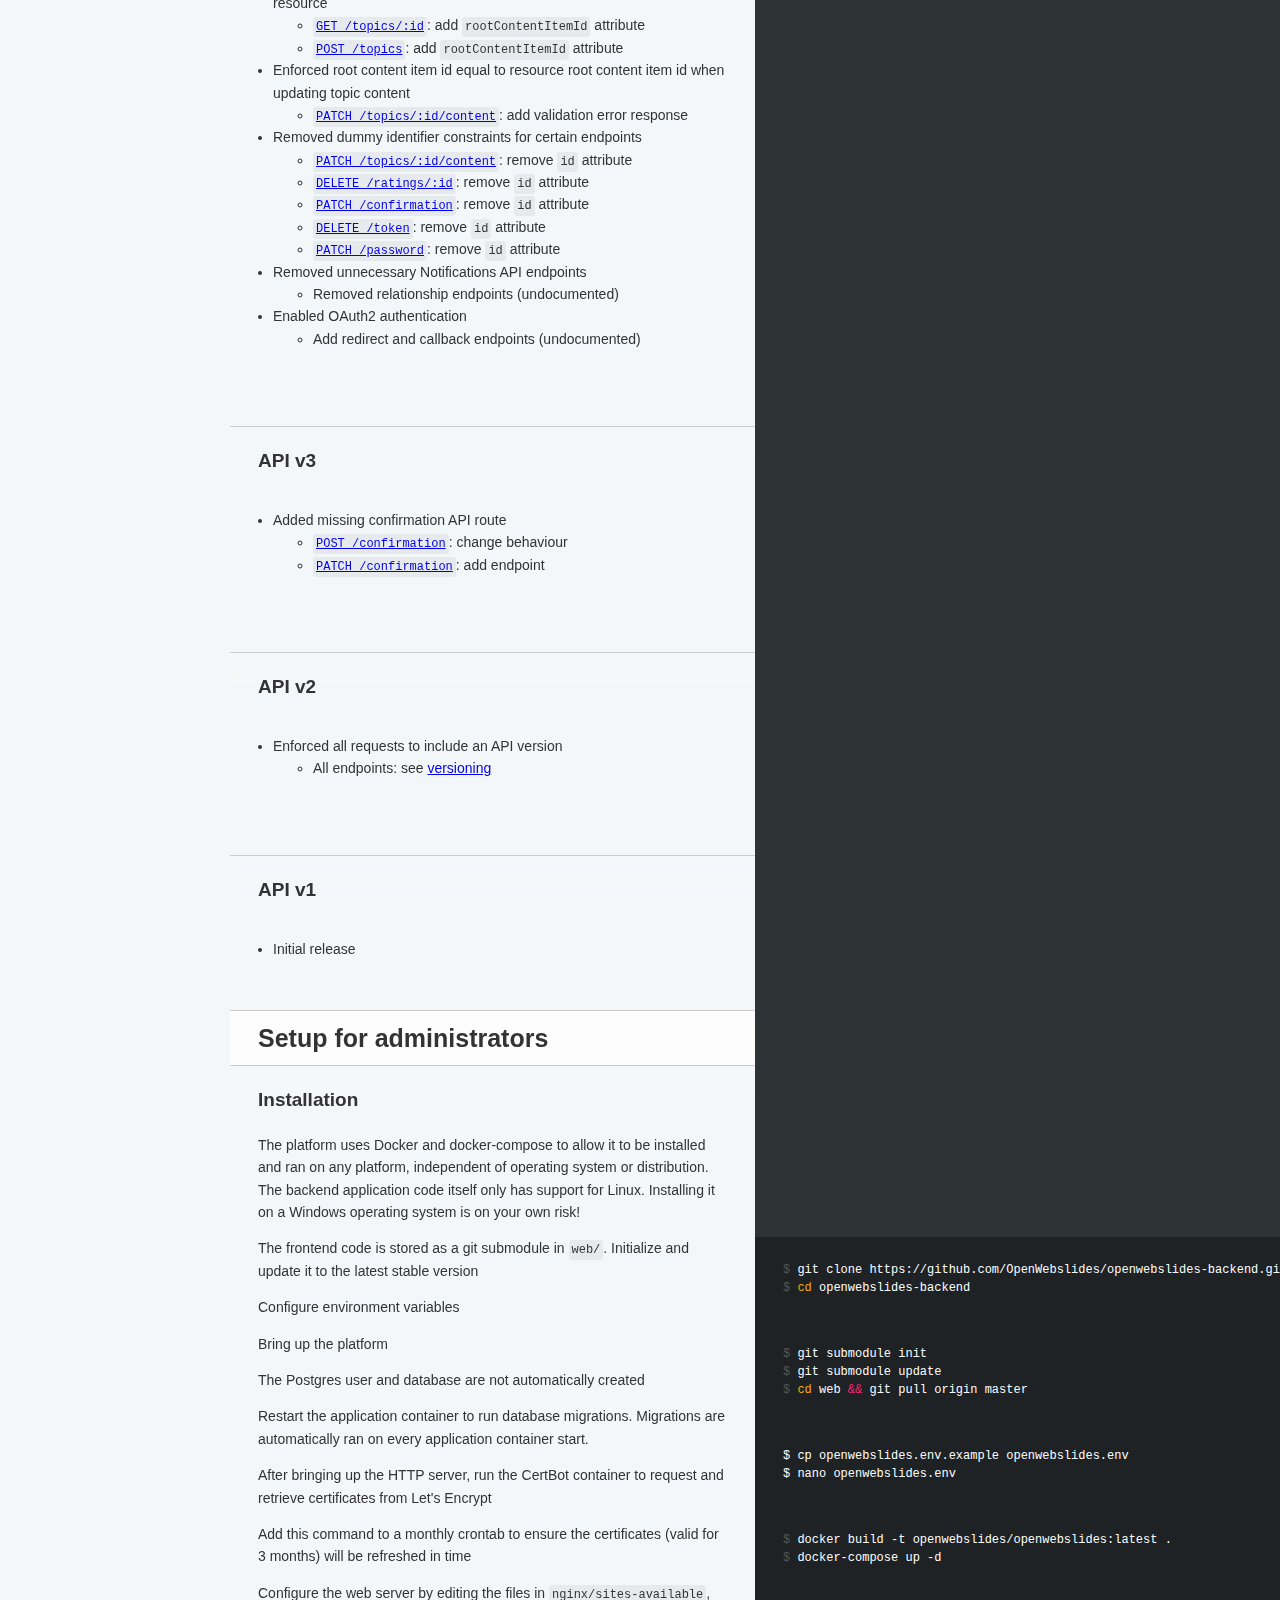
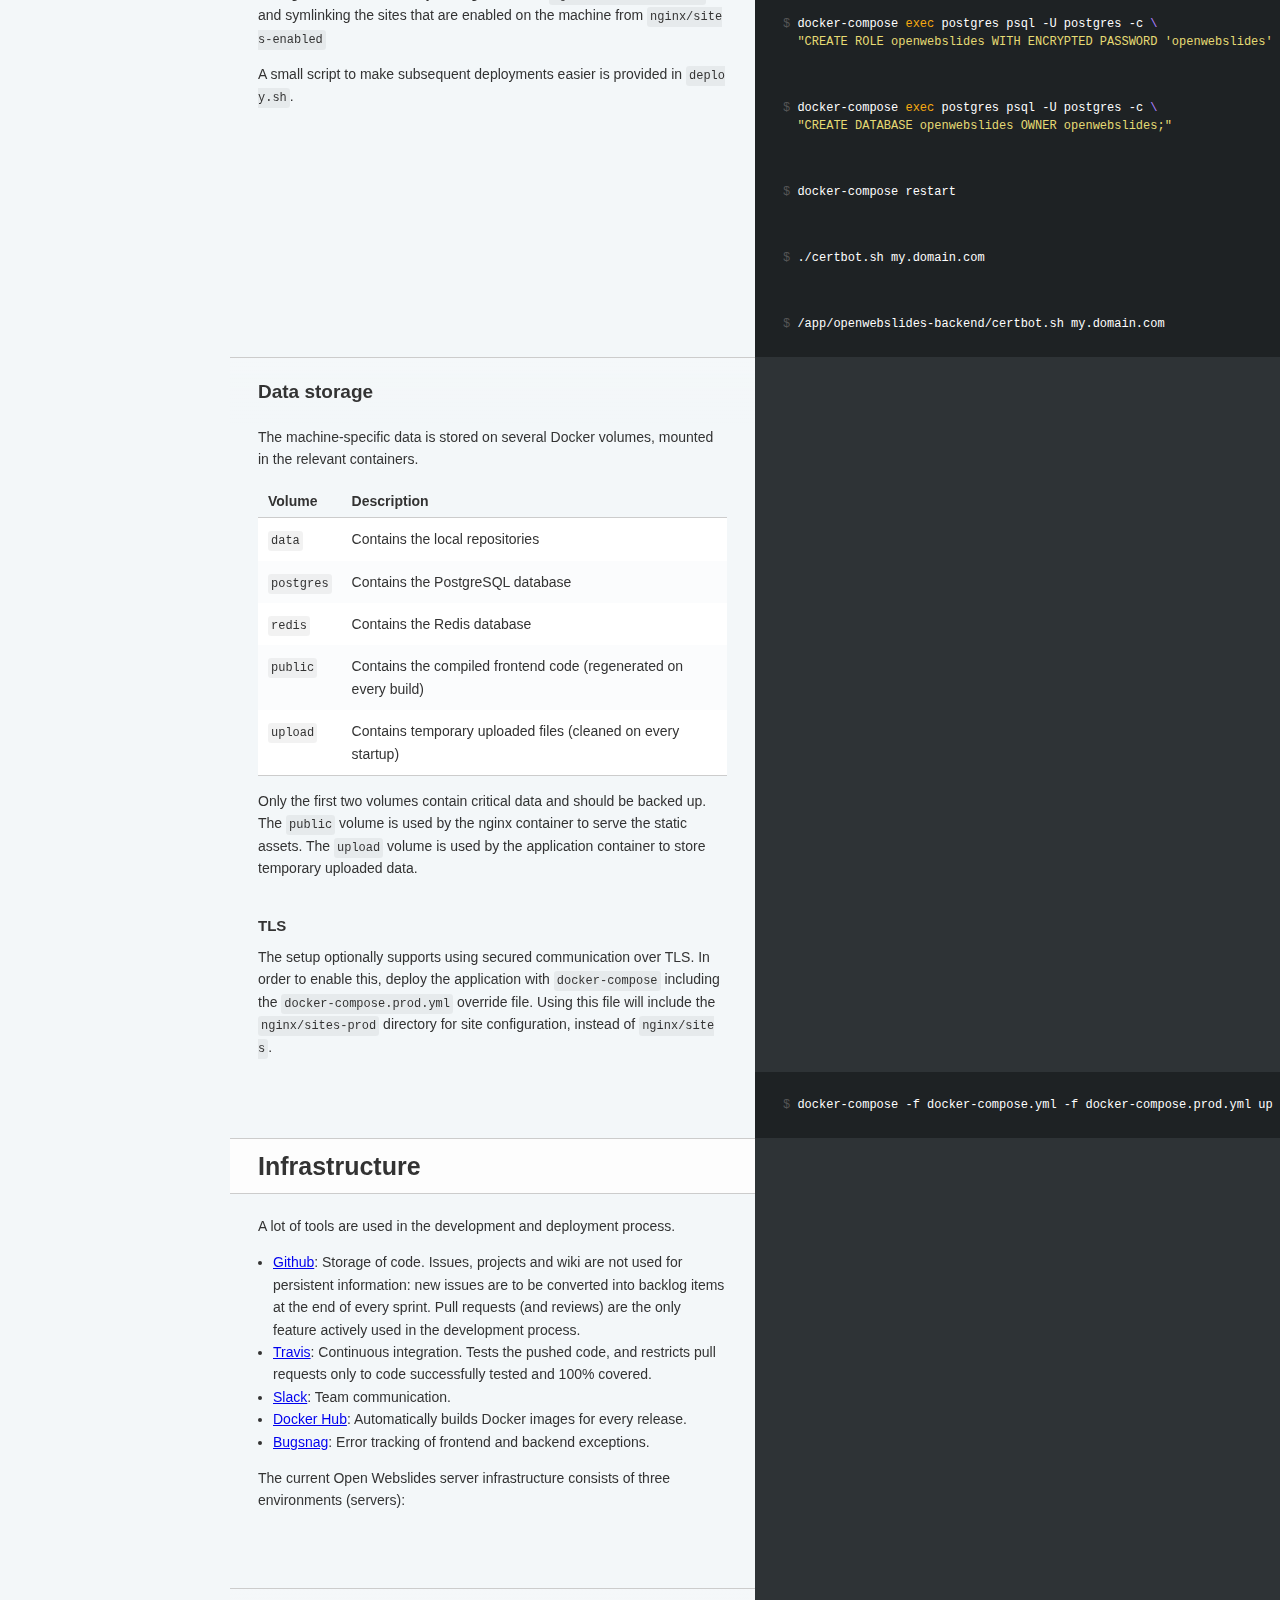
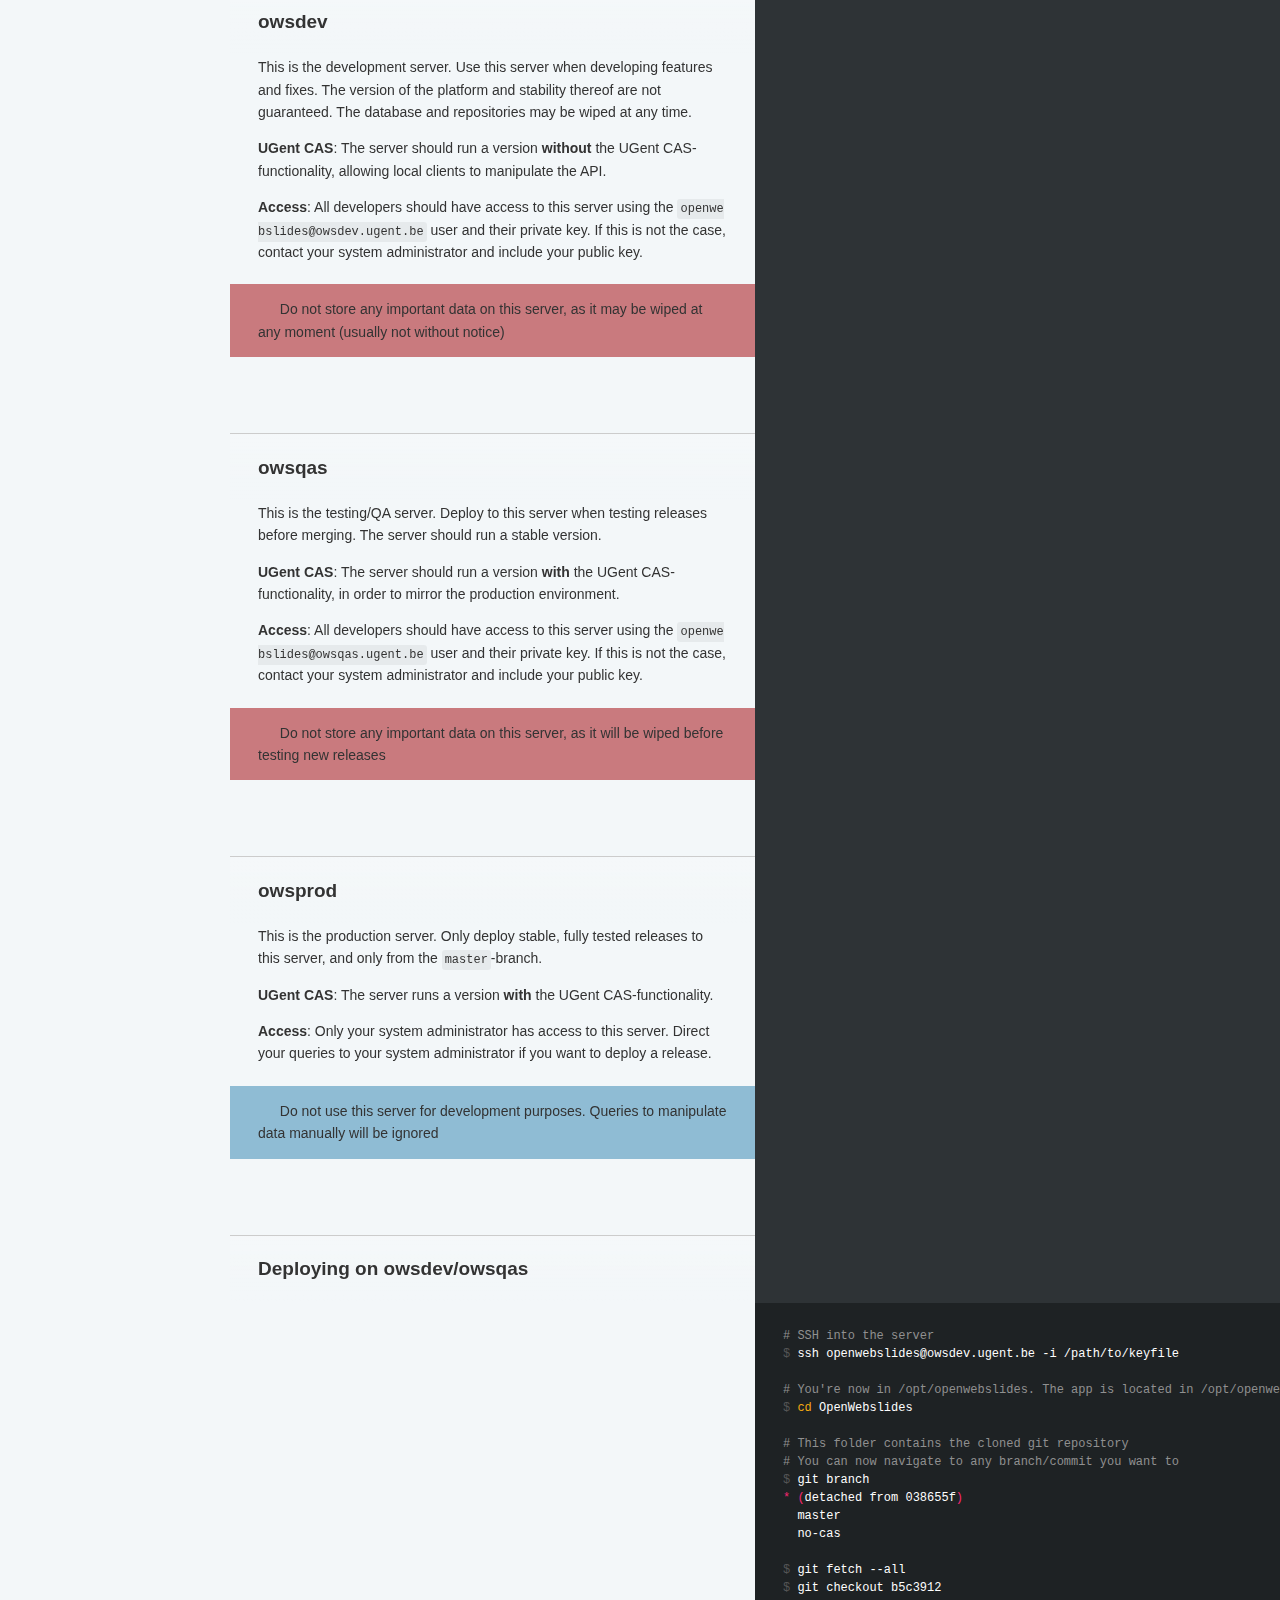
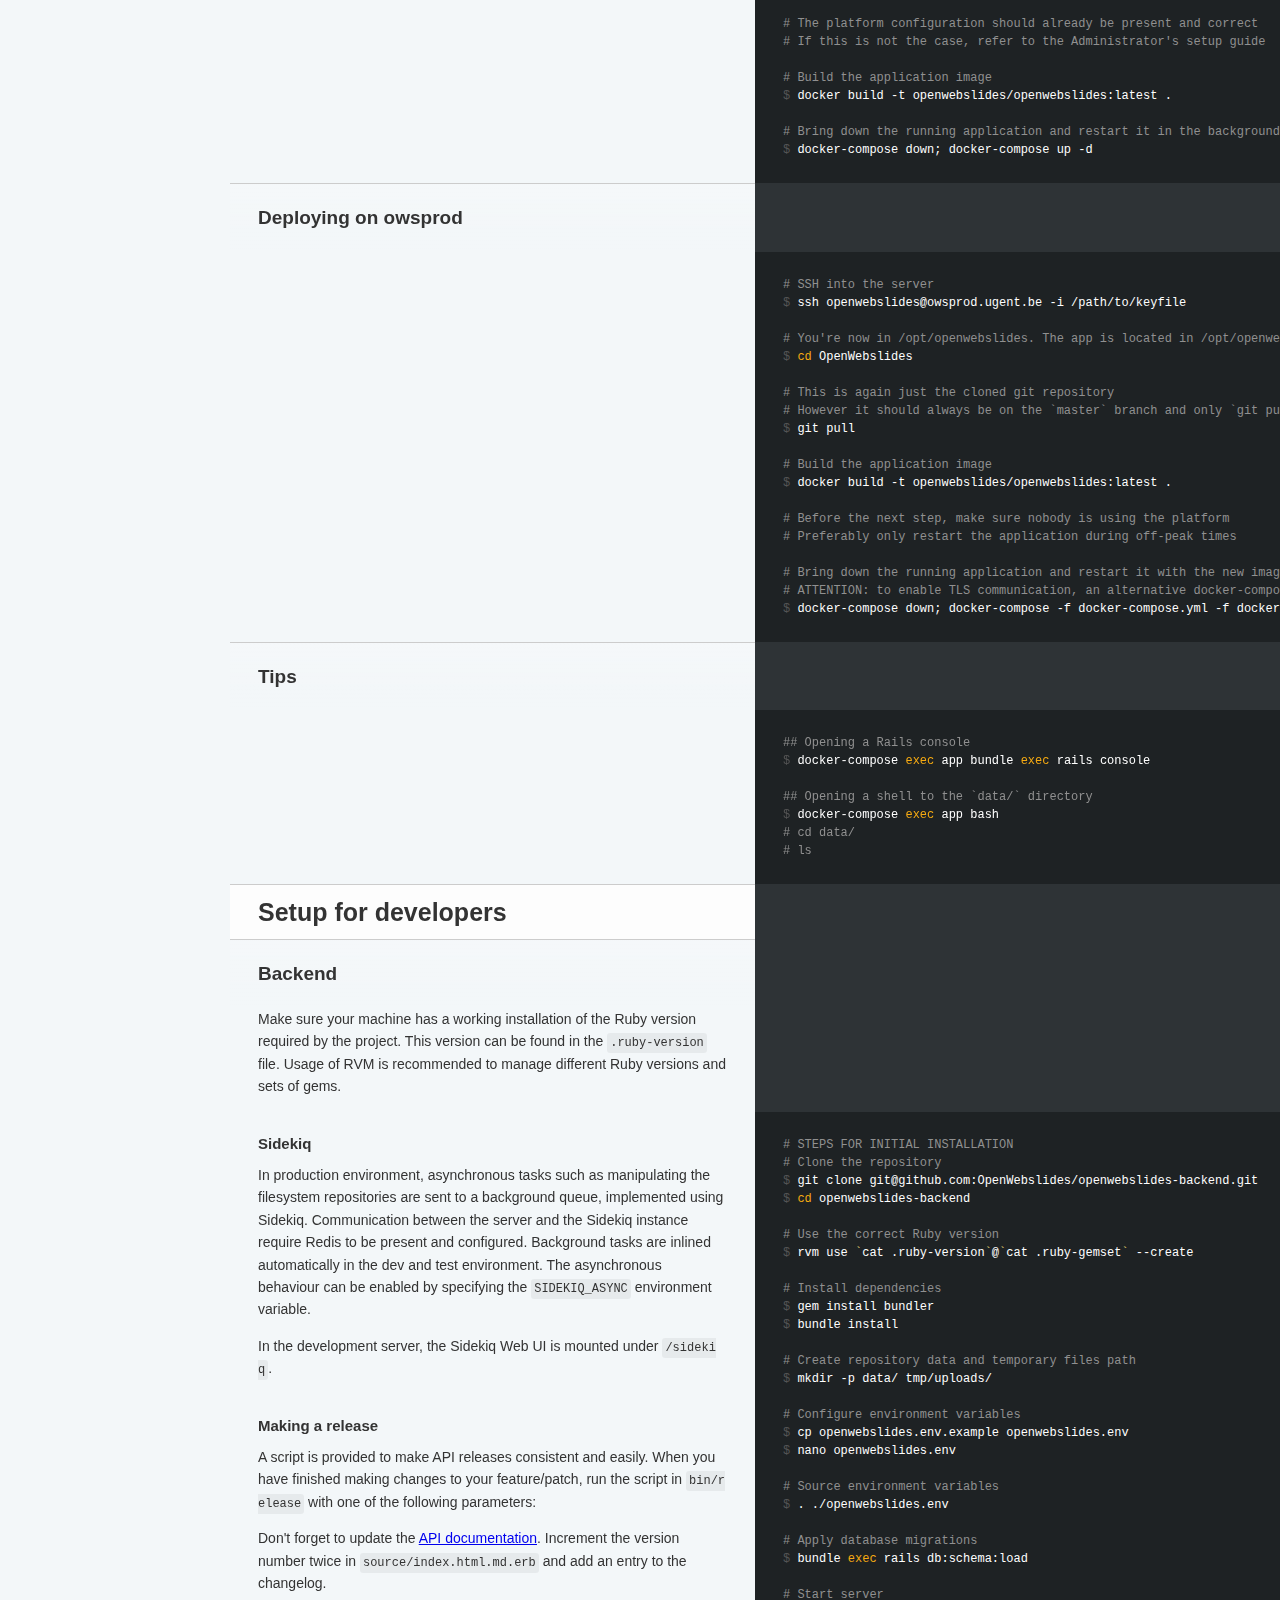
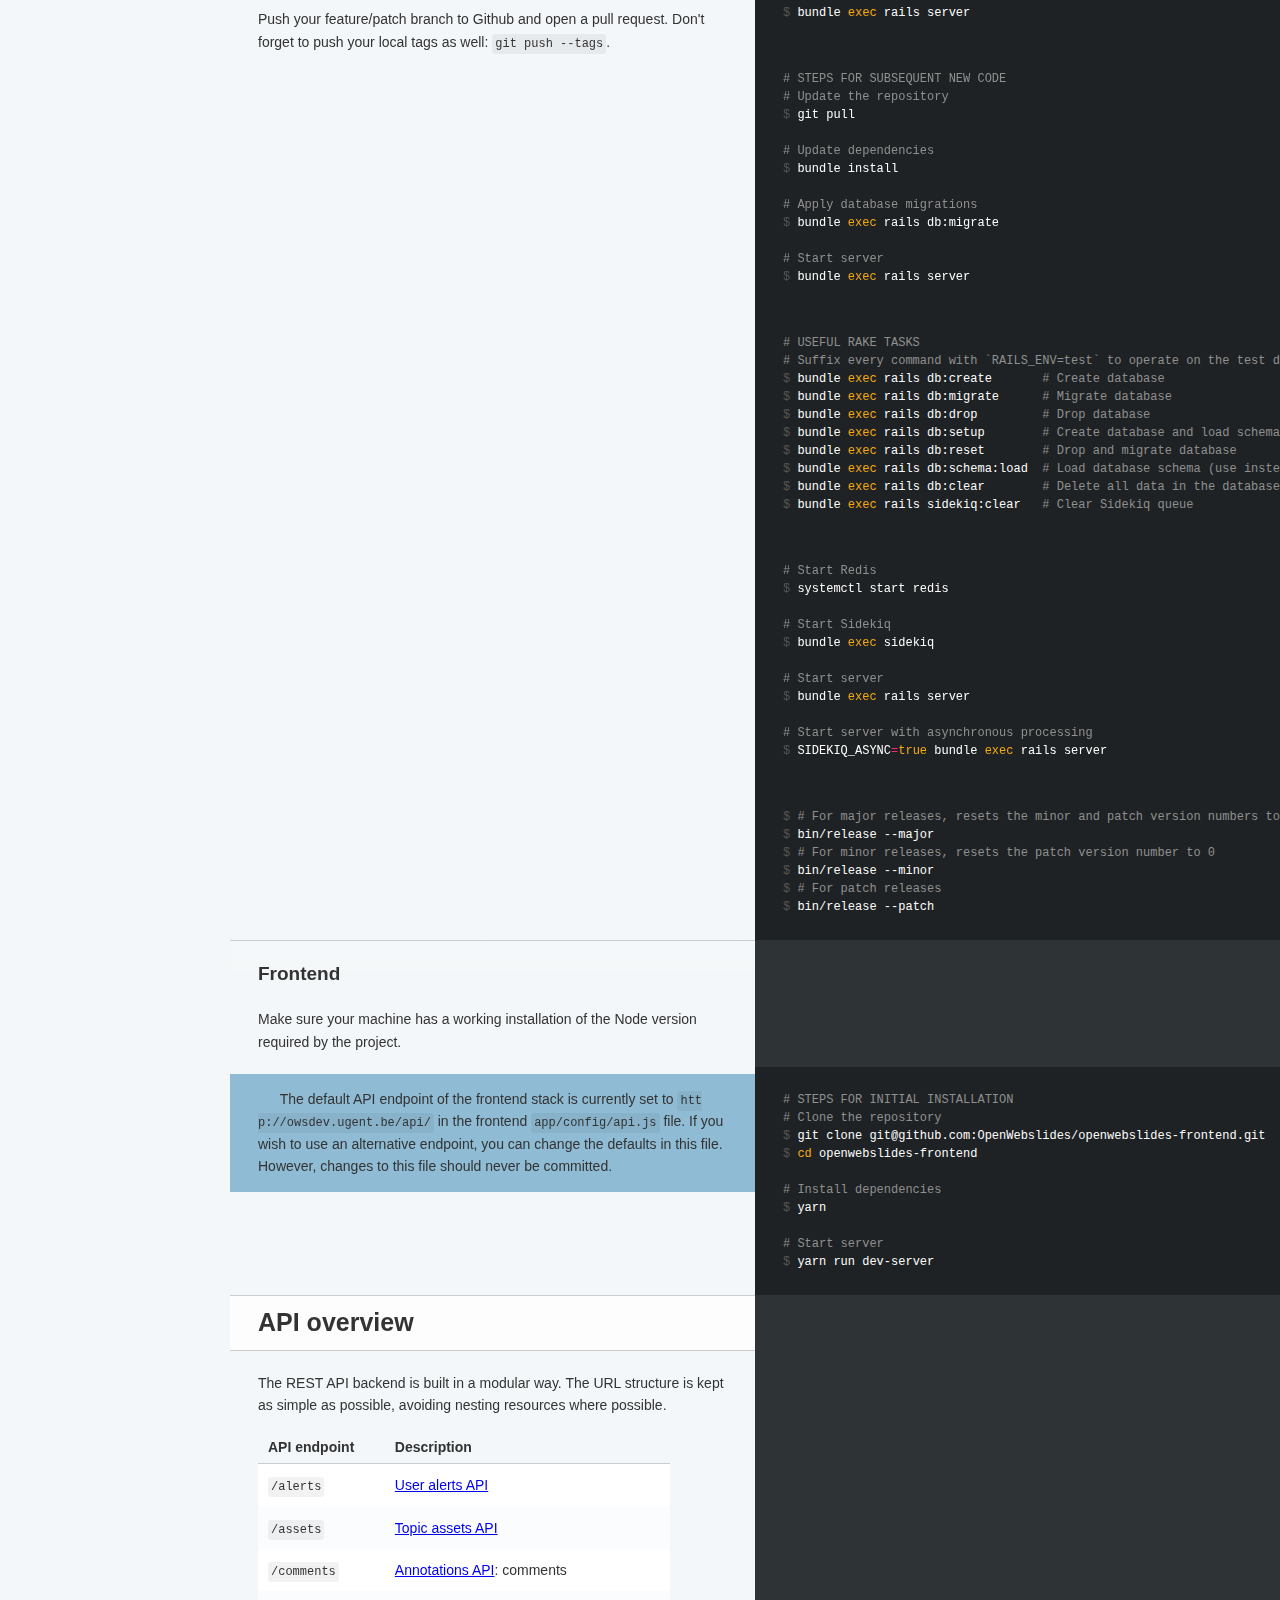
==== commit cfea00da: "publish: Add additional attributes to User" ====
--- a/index.html
+++ b/index.html
@@ -237,6 +237,9 @@
                   <li>
                     <a href="#permission-model" class="toc-h2 toc-link" data-title="Permission model">Permission model</a>
                   </li>
+                  <li>
+                    <a href="#cocos" class="toc-h2 toc-link" data-title="CoCOS">CoCOS</a>
+                  </li>
               </ul>
           </li>
           <li>
@@ -689,6 +692,10 @@
 <td>read, write, admin</td>
 </tr>
 </tbody></table>
+<h2 id='cocos'>CoCOS</h2>
+<p>On certain versions of the platform, additional endpoints and attributes are added to allow for statistics collection and analysis.
+The version numbers of these platforms are suffixed by <code>-cocos</code>, eg. <code>11.0.0-cocos</code>.
+Where a <code>-cocos</code> enabled API server is required in the documentation, the endpoints and attributes are marked by a <a href="#cocos"><span class="badge badge-cocos">CoCOS</span></a> badge.</p>
 <h1 id='changelog'>Changelog</h1>
 <!-- When updating the changelog, don't forget to update the API version number in `index.html.erb` as well -->
 
@@ -711,6 +718,13 @@
 
 <ul>
 <li><a href="#accept-a-pull-request"><code>PATCH /pullRequests/:id</code></a>: add <code>accept</code> value for <code>stateEvent</code> attribute</li>
+</ul></li>
+<li>Add <code>age</code>, <code>country</code>, <code>gender</code> and <code>role</code> attributes to user <a href="#cocos"><span class="badge badge-cocos">CoCOS</span></a>
+
+<ul>
+<li><a href="#create-a-user"><code>POST /users</code></a>: add <code>age</code>, <code>country</code>, <code>gender</code> and <code>role</code> attributes</li>
+<li><a href="#get-a-user"><code>GET /users/:id</code></a>: add <code>age</code>, <code>country</code>, <code>gender</code> and <code>role</code> attributes</li>
+<li><a href="#update-a-user"><code>PATCH /users/:id</code></a>: add <code>age</code>, <code>country</code>, <code>gender</code> and <code>role</code> attributes</li>
 </ul></li>
 </ul>
 <h2 id='api-v10'>API v10</h2>
@@ -4260,6 +4274,30 @@
 <td>Boolean</td>
 <td>Enable email notifications for important alerts, defaults to <code>true</code></td>
 </tr>
+<tr>
+<td><code>age</code></td>
+<td><span class="badge badge-danger">required</span> <a href="#cocos"><span class="badge badge-cocos">CoCOS</span></a></td>
+<td>Integer</td>
+<td>Age</td>
+</tr>
+<tr>
+<td><code>country</code></td>
+<td><span class="badge badge-danger">required</span> <a href="#cocos"><span class="badge badge-cocos">CoCOS</span></a></td>
+<td>String</td>
+<td>2-digit country code</td>
+</tr>
+<tr>
+<td><code>gender</code></td>
+<td><span class="badge badge-danger">required</span> <a href="#cocos"><span class="badge badge-cocos">CoCOS</span></a></td>
+<td>String</td>
+<td>Gender, can be <code>male</code>, <code>female</code> or <code>other</code></td>
+</tr>
+<tr>
+<td><code>role</code></td>
+<td><span class="badge badge-danger">required</span> <a href="#cocos"><span class="badge badge-cocos">CoCOS</span></a></td>
+<td>String</td>
+<td>Role, can be <code>learner</code>, <code>teacher</code> or <code>coteacher</code></td>
+</tr>
 </tbody></table>
 
 <blockquote>
@@ -4392,6 +4430,30 @@
 <td>Boolean</td>
 <td>Email notifications for important alerts</td>
 </tr>
+<tr>
+<td><code>age</code></td>
+<td><a href="#cocos"><span class="badge badge-cocos">CoCOS</span></a></td>
+<td>Integer</td>
+<td>Age</td>
+</tr>
+<tr>
+<td><code>country</code></td>
+<td><a href="#cocos"><span class="badge badge-cocos">CoCOS</span></a></td>
+<td>String</td>
+<td>2-digit country code</td>
+</tr>
+<tr>
+<td><code>gender</code></td>
+<td><a href="#cocos"><span class="badge badge-cocos">CoCOS</span></a></td>
+<td>String</td>
+<td>Gender, can be <code>male</code>, <code>female</code> or <code>other</code></td>
+</tr>
+<tr>
+<td><code>role</code></td>
+<td><a href="#cocos"><span class="badge badge-cocos">CoCOS</span></a></td>
+<td>String</td>
+<td>Role, can be <code>learner</code>, <code>teacher</code> or <code>coteacher</code></td>
+</tr>
 </tbody></table>
 
 <aside class="notice">
@@ -4507,6 +4569,30 @@
 <td>Boolean</td>
 <td>Email notifications for important alerts</td>
 </tr>
+<tr>
+<td><code>age</code></td>
+<td><a href="#cocos"><span class="badge badge-cocos">CoCOS</span></a></td>
+<td>Integer</td>
+<td>Age</td>
+</tr>
+<tr>
+<td><code>country</code></td>
+<td><a href="#cocos"><span class="badge badge-cocos">CoCOS</span></a></td>
+<td>String</td>
+<td>2-digit country code</td>
+</tr>
+<tr>
+<td><code>gender</code></td>
+<td><a href="#cocos"><span class="badge badge-cocos">CoCOS</span></a></td>
+<td>String</td>
+<td>Gender, can be <code>male</code>, <code>female</code> or <code>other</code></td>
+</tr>
+<tr>
+<td><code>role</code></td>
+<td><a href="#cocos"><span class="badge badge-cocos">CoCOS</span></a></td>
+<td>String</td>
+<td>Role, can be <code>learner</code>, <code>teacher</code> or <code>coteacher</code></td>
+</tr>
 </tbody></table>
 
 <aside class="info">
--- a/stylesheets/screen.css
+++ b/stylesheets/screen.css
@@ -1 +1 @@
-/*! normalize.css v3.0.2 | MIT License | git.io/normalize */html{font-family:sans-serif;-ms-text-size-adjust:100%;-webkit-text-size-adjust:100%}body{margin:0}article,aside,details,figcaption,figure,footer,header,hgroup,main,menu,nav,section,summary{display:block}audio,canvas,progress,video{display:inline-block;vertical-align:baseline}audio:not([controls]){display:none;height:0}[hidden],template{display:none}a{background-color:transparent}a:active,a:hover{outline:0}abbr[title]{border-bottom:1px dotted}b,strong{font-weight:bold}dfn{font-style:italic}h1{font-size:2em;margin:0.67em 0}mark{background:#ff0;color:#000}small{font-size:80%}sub,sup{font-size:75%;line-height:0;position:relative;vertical-align:baseline}sup{top:-0.5em}sub{bottom:-0.25em}img{border:0}svg:not(:root){overflow:hidden}figure{margin:1em 40px}hr{box-sizing:content-box;height:0}pre{overflow:auto}code,kbd,pre,samp{font-family:monospace, monospace;font-size:1em}button,input,optgroup,select,textarea{color:inherit;font:inherit;margin:0}button{overflow:visible}button,select{text-transform:none}button,html input[type="button"],input[type="reset"],input[type="submit"]{-webkit-appearance:button;cursor:pointer}button[disabled],html input[disabled]{cursor:default}button::-moz-focus-inner,input::-moz-focus-inner{border:0;padding:0}input{line-height:normal}input[type="checkbox"],input[type="radio"]{box-sizing:border-box;padding:0}input[type="number"]::-webkit-inner-spin-button,input[type="number"]::-webkit-outer-spin-button{height:auto}input[type="search"]{-webkit-appearance:textfield;box-sizing:content-box}input[type="search"]::-webkit-search-cancel-button,input[type="search"]::-webkit-search-decoration{-webkit-appearance:none}fieldset{border:1px solid #c0c0c0;margin:0 2px;padding:0.35em 0.625em 0.75em}legend{border:0;padding:0}textarea{overflow:auto}optgroup{font-weight:bold}table{border-collapse:collapse;border-spacing:0}td,th{padding:0}.content h1,.content h2,.content h3,.content h4,.content h5,.content h6,html,body{font-family:-apple-system, BlinkMacSystemFont, "Segoe UI", Roboto, Helvetica, Arial, sans-serif, "Apple Color Emoji", "Segoe UI Emoji", "Segoe UI Symbol";font-size:14px}.content h1,.content h2,.content h3,.content h4,.content h5,.content h6{font-weight:bold}.content code,.content pre{font-family:Consolas, Menlo, Monaco, "Lucida Console", "Liberation Mono", "DejaVu Sans Mono", "Bitstream Vera Sans Mono", "Courier New", monospace, serif;font-size:12px;line-height:1.5}.content code{word-break:break-all;-webkit-hyphens:auto;-ms-hyphens:auto;hyphens:auto}@font-face{font-family:'slate';src:url(../fonts/slate.eot?-syv14m);src:url(../fonts/slate.eot?#iefix-syv14m) format("embedded-opentype"),url(../fonts/slate.woff2?-syv14m) format("woff2"),url(../fonts/slate.woff?-syv14m) format("woff"),url(../fonts/slate.ttf?-syv14m) format("truetype"),url(../fonts/slate.svg?-syv14m#slate) format("svg");font-weight:normal;font-style:normal}.content aside.warning:before,.content aside.notice:before,.content aside.success:before,.toc-wrapper>.search:before{font-family:'slate';speak:none;font-style:normal;font-weight:normal;font-variant:normal;text-transform:none;line-height:1}.content aside.warning:before{content:"\e600"}.content aside.notice:before{content:"\e602"}.content aside.success:before{content:"\e606"}.toc-wrapper>.search:before{content:"\e607"}.badge{display:inline-block;padding:0.25em 0.4em;font-size:75%;font-weight:bold;line-height:1;color:#fff;text-align:center;white-space:nowrap;vertical-align:baseline;border-radius:0.25rem}.badge:empty{display:none}.btn .badge{position:relative;top:-1px}a.badge:focus,a.badge:hover{color:#fff;text-decoration:none;cursor:pointer}.badge-pill{padding-right:0.6em;padding-left:0.6em;border-radius:10rem}.badge-default{background-color:#636c72}.badge-default[href]:focus,.badge-default[href]:hover{background-color:#4b5257}.badge-primary{background-color:#0275d8}.badge-primary[href]:focus,.badge-primary[href]:hover{background-color:#025aa5}.badge-success{background-color:#5cb85c}.badge-success[href]:focus,.badge-success[href]:hover{background-color:#449d44}.badge-info{background-color:#5bc0de}.badge-info[href]:focus,.badge-info[href]:hover{background-color:#31b0d5}.badge-warning{background-color:#f0ad4e}.badge-warning[href]:focus,.badge-warning[href]:hover{background-color:#ec971f}.badge-danger{background-color:#d9534f}.badge-danger[href]:focus,.badge-danger[href]:hover{background-color:#c9302c}html,body{color:#333;padding:0;margin:0;-webkit-font-smoothing:antialiased;-moz-osx-font-smoothing:grayscale;background-color:#F3F7F9;height:100%;-webkit-text-size-adjust:none}#toc>ul>li>a>span{float:right;background-color:#2484FF;border-radius:40px;width:20px}.toc-wrapper{transition:left 0.3s ease-in-out;overflow-y:auto;overflow-x:hidden;position:fixed;z-index:30;top:0;left:0;bottom:0;width:230px;background-color:#2E3336;font-size:13px;font-weight:bold}.toc-wrapper .lang-selector{display:none}.toc-wrapper .lang-selector a{padding-top:0.5em;padding-bottom:0.5em}.toc-wrapper .logo{display:block;max-width:100%;margin-bottom:0px}.toc-wrapper>.search{position:relative}.toc-wrapper>.search input{background:#2E3336;border-width:0 0 1px 0;border-color:#666;padding:6px 0 6px 20px;box-sizing:border-box;margin:10px 15px;width:200px;outline:none;color:#fff;border-radius:0}.toc-wrapper>.search:before{position:absolute;top:17px;left:15px;color:#fff}.toc-wrapper .search-results{margin-top:0;box-sizing:border-box;height:0;overflow-y:auto;overflow-x:hidden;transition-property:height, margin;transition-duration:180ms;transition-timing-function:ease-in-out;background:#1E2224}.toc-wrapper .search-results.visible{height:30%;margin-bottom:1em}.toc-wrapper .search-results li{margin:1em 15px;line-height:1}.toc-wrapper .search-results a{color:#fff;text-decoration:none}.toc-wrapper .search-results a:hover{text-decoration:underline}.toc-wrapper ul,.toc-wrapper li{list-style:none;margin:0;padding:0;line-height:28px}.toc-wrapper li{color:#fff;transition-property:background;transition-timing-function:linear;transition-duration:200ms}.toc-wrapper .toc-link.active{background-color:#0F75D4;color:#fff}.toc-wrapper .toc-link.active-parent{background-color:#1E2224;color:#fff}.toc-wrapper .toc-list-h2{display:none;background-color:#1E2224;font-weight:500}.toc-wrapper .toc-h2{padding-left:25px;font-size:12px}.toc-wrapper .toc-footer{padding:1em 0;margin-top:1em;border-top:1px dashed #666}.toc-wrapper .toc-footer li,.toc-wrapper .toc-footer a{color:#fff;text-decoration:none}.toc-wrapper .toc-footer a:hover{text-decoration:underline}.toc-wrapper .toc-footer li{font-size:0.8em;line-height:1.7;text-decoration:none}.toc-link,.toc-footer li{padding:0 15px 0 15px;display:block;overflow-x:hidden;white-space:nowrap;text-overflow:ellipsis;text-decoration:none;color:#fff;transition-property:background;transition-timing-function:linear;transition-duration:130ms}#nav-button{padding:0 1.5em 5em 0;display:none;position:fixed;top:0;left:0;z-index:100;color:#000;text-decoration:none;font-weight:bold;opacity:0.7;line-height:16px;transition:left 0.3s ease-in-out}#nav-button span{display:block;padding:6px 6px 6px;background-color:rgba(243,247,249,0.7);transform-origin:0 0;transform:rotate(-90deg) translate(-100%, 0);border-radius:0 0 0 5px}#nav-button img{height:16px;vertical-align:bottom}#nav-button:hover{opacity:1}#nav-button.open{left:230px}.page-wrapper{margin-left:230px;position:relative;z-index:10;background-color:#F3F7F9;min-height:100%;padding-bottom:1px}.page-wrapper .dark-box{width:50%;background-color:#2E3336;position:absolute;right:0;top:0;bottom:0}.page-wrapper .lang-selector{position:fixed;z-index:50;border-bottom:5px solid #2E3336}.lang-selector{background-color:#1E2224;width:100%;font-weight:bold}.lang-selector a{display:block;float:left;color:#fff;text-decoration:none;padding:0 10px;line-height:30px;outline:0}.lang-selector a:active,.lang-selector a:focus{background-color:#111;color:#fff}.lang-selector a.active{background-color:#2E3336;color:#fff}.lang-selector:after{content:'';clear:both;display:block}.content{-webkit-transform:translateZ(0);position:relative;z-index:30}.content:after{content:'';display:block;clear:both}.content>h1,.content>h2,.content>h3,.content>h4,.content>h5,.content>h6,.content>p,.content>table,.content>ul,.content>ol,.content>aside,.content>dl{margin-right:50%;padding:0 28px;box-sizing:border-box;display:block}.content>ul,.content>ol{padding-left:43px}.content>h1,.content>h2,.content>div{clear:both}.content h1{font-size:25px;padding-top:0.5em;padding-bottom:0.5em;margin-bottom:21px;margin-top:2em;border-top:1px solid #ccc;border-bottom:1px solid #ccc;background-color:#fdfdfd}.content h1:first-child,.content div:first-child+h1{border-top-width:0;margin-top:0}.content h2{font-size:19px;margin-top:4em;margin-bottom:0;border-top:1px solid #ccc;padding-top:1.2em;padding-bottom:1.2em;background-image:linear-gradient(to bottom, rgba(255,255,255,0.2), rgba(255,255,255,0))}.content h1+h2,.content h1+div+h2{margin-top:-21px;border-top:none}.content h3,.content h4,.content h5,.content h6{font-size:15px;margin-top:2.5em;margin-bottom:0.8em}.content h4,.content h5,.content h6{font-size:10px}.content hr{margin:2em 0;border-top:2px solid #2E3336;border-bottom:2px solid #F3F7F9}.content table{margin-bottom:1em;overflow:auto}.content table th,.content table td{text-align:left;vertical-align:top;line-height:1.6}.content table th code,.content table td code{white-space:nowrap}.content table th{padding:5px 10px;border-bottom:1px solid #ccc;vertical-align:bottom}.content table td{padding:10px}.content table tr:last-child{border-bottom:1px solid #ccc}.content table tr:nth-child(odd)>td{background-color:white}.content table tr:nth-child(even)>td{background-color:#fbfcfd}.content dt{font-weight:bold}.content dd{margin-left:15px}.content p,.content li,.content dt,.content dd{line-height:1.6;margin-top:0}.content img{max-width:100%}.content code{background-color:rgba(0,0,0,0.05);padding:3px;border-radius:3px}.content pre>code{background-color:transparent;padding:0}.content aside{padding-top:1em;padding-bottom:1em;margin-top:1.5em;margin-bottom:1.5em;background:#8fbcd4;line-height:1.6}.content aside.warning{background-color:#c97a7e}.content aside.success{background-color:#6ac174}.content aside:before{vertical-align:middle;padding-right:0.5em;font-size:14px}.content .search-highlight{padding:2px;margin:-3px;border-radius:4px;border:1px solid #F7E633;background:linear-gradient(to top left, #F7E633 0%, #F1D32F 100%)}.content pre,.content blockquote{background-color:#1E2224;color:#fff;margin:0;width:50%;float:right;clear:right;box-sizing:border-box}.content pre>p,.content blockquote>p{margin:0}.content pre a,.content blockquote a{color:#fff;text-decoration:none;border-bottom:dashed 1px #ccc}.content pre{padding-top:2em;padding-bottom:2em;padding:2em 28px}.content blockquote>p{background-color:#191D1F;padding:13px 2em;color:#eee}@media (max-width: 930px){.toc-wrapper{left:-230px}.toc-wrapper.open{left:0}.page-wrapper{margin-left:0}#nav-button{display:block}.toc-link{padding-top:0.3em;padding-bottom:0.3em}}@media (max-width: 700px){.dark-box{display:none}.content>h1,.content>h2,.content>h3,.content>h4,.content>h5,.content>h6,.content>p,.content>table,.content>ul,.content>ol,.content>aside,.content>dl{margin-right:0}.toc-wrapper .lang-selector{display:block}.page-wrapper .lang-selector{display:none}.content pre,.content blockquote{width:auto;float:none}.content>pre+h1,.content>blockquote+h1,.content>pre+h2,.content>blockquote+h2,.content>pre+h3,.content>blockquote+h3,.content>pre+h4,.content>blockquote+h4,.content>pre+h5,.content>blockquote+h5,.content>pre+h6,.content>blockquote+h6,.content>pre+p,.content>blockquote+p,.content>pre+table,.content>blockquote+table,.content>pre+ul,.content>blockquote+ul,.content>pre+ol,.content>blockquote+ol,.content>pre+aside,.content>blockquote+aside,.content>pre+dl,.content>blockquote+dl{margin-top:28px}}.highlight .c,.highlight .cm,.highlight .c1,.highlight .cs{color:#909090}.highlight,.highlight .w{background-color:#1E2224}+/*! normalize.css v3.0.2 | MIT License | git.io/normalize */html{font-family:sans-serif;-ms-text-size-adjust:100%;-webkit-text-size-adjust:100%}body{margin:0}article,aside,details,figcaption,figure,footer,header,hgroup,main,menu,nav,section,summary{display:block}audio,canvas,progress,video{display:inline-block;vertical-align:baseline}audio:not([controls]){display:none;height:0}[hidden],template{display:none}a{background-color:transparent}a:active,a:hover{outline:0}abbr[title]{border-bottom:1px dotted}b,strong{font-weight:bold}dfn{font-style:italic}h1{font-size:2em;margin:0.67em 0}mark{background:#ff0;color:#000}small{font-size:80%}sub,sup{font-size:75%;line-height:0;position:relative;vertical-align:baseline}sup{top:-0.5em}sub{bottom:-0.25em}img{border:0}svg:not(:root){overflow:hidden}figure{margin:1em 40px}hr{box-sizing:content-box;height:0}pre{overflow:auto}code,kbd,pre,samp{font-family:monospace, monospace;font-size:1em}button,input,optgroup,select,textarea{color:inherit;font:inherit;margin:0}button{overflow:visible}button,select{text-transform:none}button,html input[type="button"],input[type="reset"],input[type="submit"]{-webkit-appearance:button;cursor:pointer}button[disabled],html input[disabled]{cursor:default}button::-moz-focus-inner,input::-moz-focus-inner{border:0;padding:0}input{line-height:normal}input[type="checkbox"],input[type="radio"]{box-sizing:border-box;padding:0}input[type="number"]::-webkit-inner-spin-button,input[type="number"]::-webkit-outer-spin-button{height:auto}input[type="search"]{-webkit-appearance:textfield;box-sizing:content-box}input[type="search"]::-webkit-search-cancel-button,input[type="search"]::-webkit-search-decoration{-webkit-appearance:none}fieldset{border:1px solid #c0c0c0;margin:0 2px;padding:0.35em 0.625em 0.75em}legend{border:0;padding:0}textarea{overflow:auto}optgroup{font-weight:bold}table{border-collapse:collapse;border-spacing:0}td,th{padding:0}.content h1,.content h2,.content h3,.content h4,.content h5,.content h6,html,body{font-family:-apple-system, BlinkMacSystemFont, "Segoe UI", Roboto, Helvetica, Arial, sans-serif, "Apple Color Emoji", "Segoe UI Emoji", "Segoe UI Symbol";font-size:14px}.content h1,.content h2,.content h3,.content h4,.content h5,.content h6{font-weight:bold}.content code,.content pre{font-family:Consolas, Menlo, Monaco, "Lucida Console", "Liberation Mono", "DejaVu Sans Mono", "Bitstream Vera Sans Mono", "Courier New", monospace, serif;font-size:12px;line-height:1.5}.content code{word-break:break-all;-webkit-hyphens:auto;-ms-hyphens:auto;hyphens:auto}@font-face{font-family:'slate';src:url(../fonts/slate.eot?-syv14m);src:url(../fonts/slate.eot?#iefix-syv14m) format("embedded-opentype"),url(../fonts/slate.woff2?-syv14m) format("woff2"),url(../fonts/slate.woff?-syv14m) format("woff"),url(../fonts/slate.ttf?-syv14m) format("truetype"),url(../fonts/slate.svg?-syv14m#slate) format("svg");font-weight:normal;font-style:normal}.content aside.warning:before,.content aside.notice:before,.content aside.success:before,.toc-wrapper>.search:before{font-family:'slate';speak:none;font-style:normal;font-weight:normal;font-variant:normal;text-transform:none;line-height:1}.content aside.warning:before{content:"\e600"}.content aside.notice:before{content:"\e602"}.content aside.success:before{content:"\e606"}.toc-wrapper>.search:before{content:"\e607"}.badge{display:inline-block;padding:0.25em 0.4em;font-size:75%;font-weight:bold;line-height:1;color:#fff;text-align:center;white-space:nowrap;vertical-align:baseline;border-radius:0.25rem}.badge:empty{display:none}.btn .badge{position:relative;top:-1px}a.badge:focus,a.badge:hover{color:#fff;text-decoration:none;cursor:pointer}.badge-pill{padding-right:0.6em;padding-left:0.6em;border-radius:10rem}.badge-default{background-color:#636c72}.badge-default[href]:focus,.badge-default[href]:hover{background-color:#4b5257}.badge-primary{background-color:#0275d8}.badge-primary[href]:focus,.badge-primary[href]:hover{background-color:#025aa5}.badge-success{background-color:#5cb85c}.badge-success[href]:focus,.badge-success[href]:hover{background-color:#449d44}.badge-info{background-color:#5bc0de}.badge-info[href]:focus,.badge-info[href]:hover{background-color:#31b0d5}.badge-warning{background-color:#f0ad4e}.badge-warning[href]:focus,.badge-warning[href]:hover{background-color:#ec971f}.badge-danger{background-color:#d9534f}.badge-danger[href]:focus,.badge-danger[href]:hover{background-color:#c9302c}.badge-cocos{background:linear-gradient(135deg, #3e2153 0%, #d60b52 100%)}.badge-cocos[href]:focus,.badge-cocos[href]:hover{background:linear-gradient(135deg, #221830 0%, #b60b4f 100%)}html,body{color:#333;padding:0;margin:0;-webkit-font-smoothing:antialiased;-moz-osx-font-smoothing:grayscale;background-color:#F3F7F9;height:100%;-webkit-text-size-adjust:none}#toc>ul>li>a>span{float:right;background-color:#2484FF;border-radius:40px;width:20px}.toc-wrapper{transition:left 0.3s ease-in-out;overflow-y:auto;overflow-x:hidden;position:fixed;z-index:30;top:0;left:0;bottom:0;width:230px;background-color:#2E3336;font-size:13px;font-weight:bold}.toc-wrapper .lang-selector{display:none}.toc-wrapper .lang-selector a{padding-top:0.5em;padding-bottom:0.5em}.toc-wrapper .logo{display:block;max-width:100%;margin-bottom:0px}.toc-wrapper>.search{position:relative}.toc-wrapper>.search input{background:#2E3336;border-width:0 0 1px 0;border-color:#666;padding:6px 0 6px 20px;box-sizing:border-box;margin:10px 15px;width:200px;outline:none;color:#fff;border-radius:0}.toc-wrapper>.search:before{position:absolute;top:17px;left:15px;color:#fff}.toc-wrapper .search-results{margin-top:0;box-sizing:border-box;height:0;overflow-y:auto;overflow-x:hidden;transition-property:height, margin;transition-duration:180ms;transition-timing-function:ease-in-out;background:#1E2224}.toc-wrapper .search-results.visible{height:30%;margin-bottom:1em}.toc-wrapper .search-results li{margin:1em 15px;line-height:1}.toc-wrapper .search-results a{color:#fff;text-decoration:none}.toc-wrapper .search-results a:hover{text-decoration:underline}.toc-wrapper ul,.toc-wrapper li{list-style:none;margin:0;padding:0;line-height:28px}.toc-wrapper li{color:#fff;transition-property:background;transition-timing-function:linear;transition-duration:200ms}.toc-wrapper .toc-link.active{background-color:#0F75D4;color:#fff}.toc-wrapper .toc-link.active-parent{background-color:#1E2224;color:#fff}.toc-wrapper .toc-list-h2{display:none;background-color:#1E2224;font-weight:500}.toc-wrapper .toc-h2{padding-left:25px;font-size:12px}.toc-wrapper .toc-footer{padding:1em 0;margin-top:1em;border-top:1px dashed #666}.toc-wrapper .toc-footer li,.toc-wrapper .toc-footer a{color:#fff;text-decoration:none}.toc-wrapper .toc-footer a:hover{text-decoration:underline}.toc-wrapper .toc-footer li{font-size:0.8em;line-height:1.7;text-decoration:none}.toc-link,.toc-footer li{padding:0 15px 0 15px;display:block;overflow-x:hidden;white-space:nowrap;text-overflow:ellipsis;text-decoration:none;color:#fff;transition-property:background;transition-timing-function:linear;transition-duration:130ms}#nav-button{padding:0 1.5em 5em 0;display:none;position:fixed;top:0;left:0;z-index:100;color:#000;text-decoration:none;font-weight:bold;opacity:0.7;line-height:16px;transition:left 0.3s ease-in-out}#nav-button span{display:block;padding:6px 6px 6px;background-color:rgba(243,247,249,0.7);transform-origin:0 0;transform:rotate(-90deg) translate(-100%, 0);border-radius:0 0 0 5px}#nav-button img{height:16px;vertical-align:bottom}#nav-button:hover{opacity:1}#nav-button.open{left:230px}.page-wrapper{margin-left:230px;position:relative;z-index:10;background-color:#F3F7F9;min-height:100%;padding-bottom:1px}.page-wrapper .dark-box{width:50%;background-color:#2E3336;position:absolute;right:0;top:0;bottom:0}.page-wrapper .lang-selector{position:fixed;z-index:50;border-bottom:5px solid #2E3336}.lang-selector{background-color:#1E2224;width:100%;font-weight:bold}.lang-selector a{display:block;float:left;color:#fff;text-decoration:none;padding:0 10px;line-height:30px;outline:0}.lang-selector a:active,.lang-selector a:focus{background-color:#111;color:#fff}.lang-selector a.active{background-color:#2E3336;color:#fff}.lang-selector:after{content:'';clear:both;display:block}.content{-webkit-transform:translateZ(0);position:relative;z-index:30}.content:after{content:'';display:block;clear:both}.content>h1,.content>h2,.content>h3,.content>h4,.content>h5,.content>h6,.content>p,.content>table,.content>ul,.content>ol,.content>aside,.content>dl{margin-right:50%;padding:0 28px;box-sizing:border-box;display:block}.content>ul,.content>ol{padding-left:43px}.content>h1,.content>h2,.content>div{clear:both}.content h1{font-size:25px;padding-top:0.5em;padding-bottom:0.5em;margin-bottom:21px;margin-top:2em;border-top:1px solid #ccc;border-bottom:1px solid #ccc;background-color:#fdfdfd}.content h1:first-child,.content div:first-child+h1{border-top-width:0;margin-top:0}.content h2{font-size:19px;margin-top:4em;margin-bottom:0;border-top:1px solid #ccc;padding-top:1.2em;padding-bottom:1.2em;background-image:linear-gradient(to bottom, rgba(255,255,255,0.2), rgba(255,255,255,0))}.content h1+h2,.content h1+div+h2{margin-top:-21px;border-top:none}.content h3,.content h4,.content h5,.content h6{font-size:15px;margin-top:2.5em;margin-bottom:0.8em}.content h4,.content h5,.content h6{font-size:10px}.content hr{margin:2em 0;border-top:2px solid #2E3336;border-bottom:2px solid #F3F7F9}.content table{margin-bottom:1em;overflow:auto}.content table th,.content table td{text-align:left;vertical-align:top;line-height:1.6}.content table th code,.content table td code{white-space:nowrap}.content table th{padding:5px 10px;border-bottom:1px solid #ccc;vertical-align:bottom}.content table td{padding:10px}.content table tr:last-child{border-bottom:1px solid #ccc}.content table tr:nth-child(odd)>td{background-color:white}.content table tr:nth-child(even)>td{background-color:#fbfcfd}.content dt{font-weight:bold}.content dd{margin-left:15px}.content p,.content li,.content dt,.content dd{line-height:1.6;margin-top:0}.content img{max-width:100%}.content code{background-color:rgba(0,0,0,0.05);padding:3px;border-radius:3px}.content pre>code{background-color:transparent;padding:0}.content aside{padding-top:1em;padding-bottom:1em;margin-top:1.5em;margin-bottom:1.5em;background:#8fbcd4;line-height:1.6}.content aside.warning{background-color:#c97a7e}.content aside.success{background-color:#6ac174}.content aside:before{vertical-align:middle;padding-right:0.5em;font-size:14px}.content .search-highlight{padding:2px;margin:-3px;border-radius:4px;border:1px solid #F7E633;background:linear-gradient(to top left, #F7E633 0%, #F1D32F 100%)}.content pre,.content blockquote{background-color:#1E2224;color:#fff;margin:0;width:50%;float:right;clear:right;box-sizing:border-box}.content pre>p,.content blockquote>p{margin:0}.content pre a,.content blockquote a{color:#fff;text-decoration:none;border-bottom:dashed 1px #ccc}.content pre{padding-top:2em;padding-bottom:2em;padding:2em 28px}.content blockquote>p{background-color:#191D1F;padding:13px 2em;color:#eee}@media (max-width: 930px){.toc-wrapper{left:-230px}.toc-wrapper.open{left:0}.page-wrapper{margin-left:0}#nav-button{display:block}.toc-link{padding-top:0.3em;padding-bottom:0.3em}}@media (max-width: 700px){.dark-box{display:none}.content>h1,.content>h2,.content>h3,.content>h4,.content>h5,.content>h6,.content>p,.content>table,.content>ul,.content>ol,.content>aside,.content>dl{margin-right:0}.toc-wrapper .lang-selector{display:block}.page-wrapper .lang-selector{display:none}.content pre,.content blockquote{width:auto;float:none}.content>pre+h1,.content>blockquote+h1,.content>pre+h2,.content>blockquote+h2,.content>pre+h3,.content>blockquote+h3,.content>pre+h4,.content>blockquote+h4,.content>pre+h5,.content>blockquote+h5,.content>pre+h6,.content>blockquote+h6,.content>pre+p,.content>blockquote+p,.content>pre+table,.content>blockquote+table,.content>pre+ul,.content>blockquote+ul,.content>pre+ol,.content>blockquote+ol,.content>pre+aside,.content>blockquote+aside,.content>pre+dl,.content>blockquote+dl{margin-top:28px}}.highlight .c,.highlight .cm,.highlight .c1,.highlight .cs{color:#909090}.highlight,.highlight .w{background-color:#1E2224}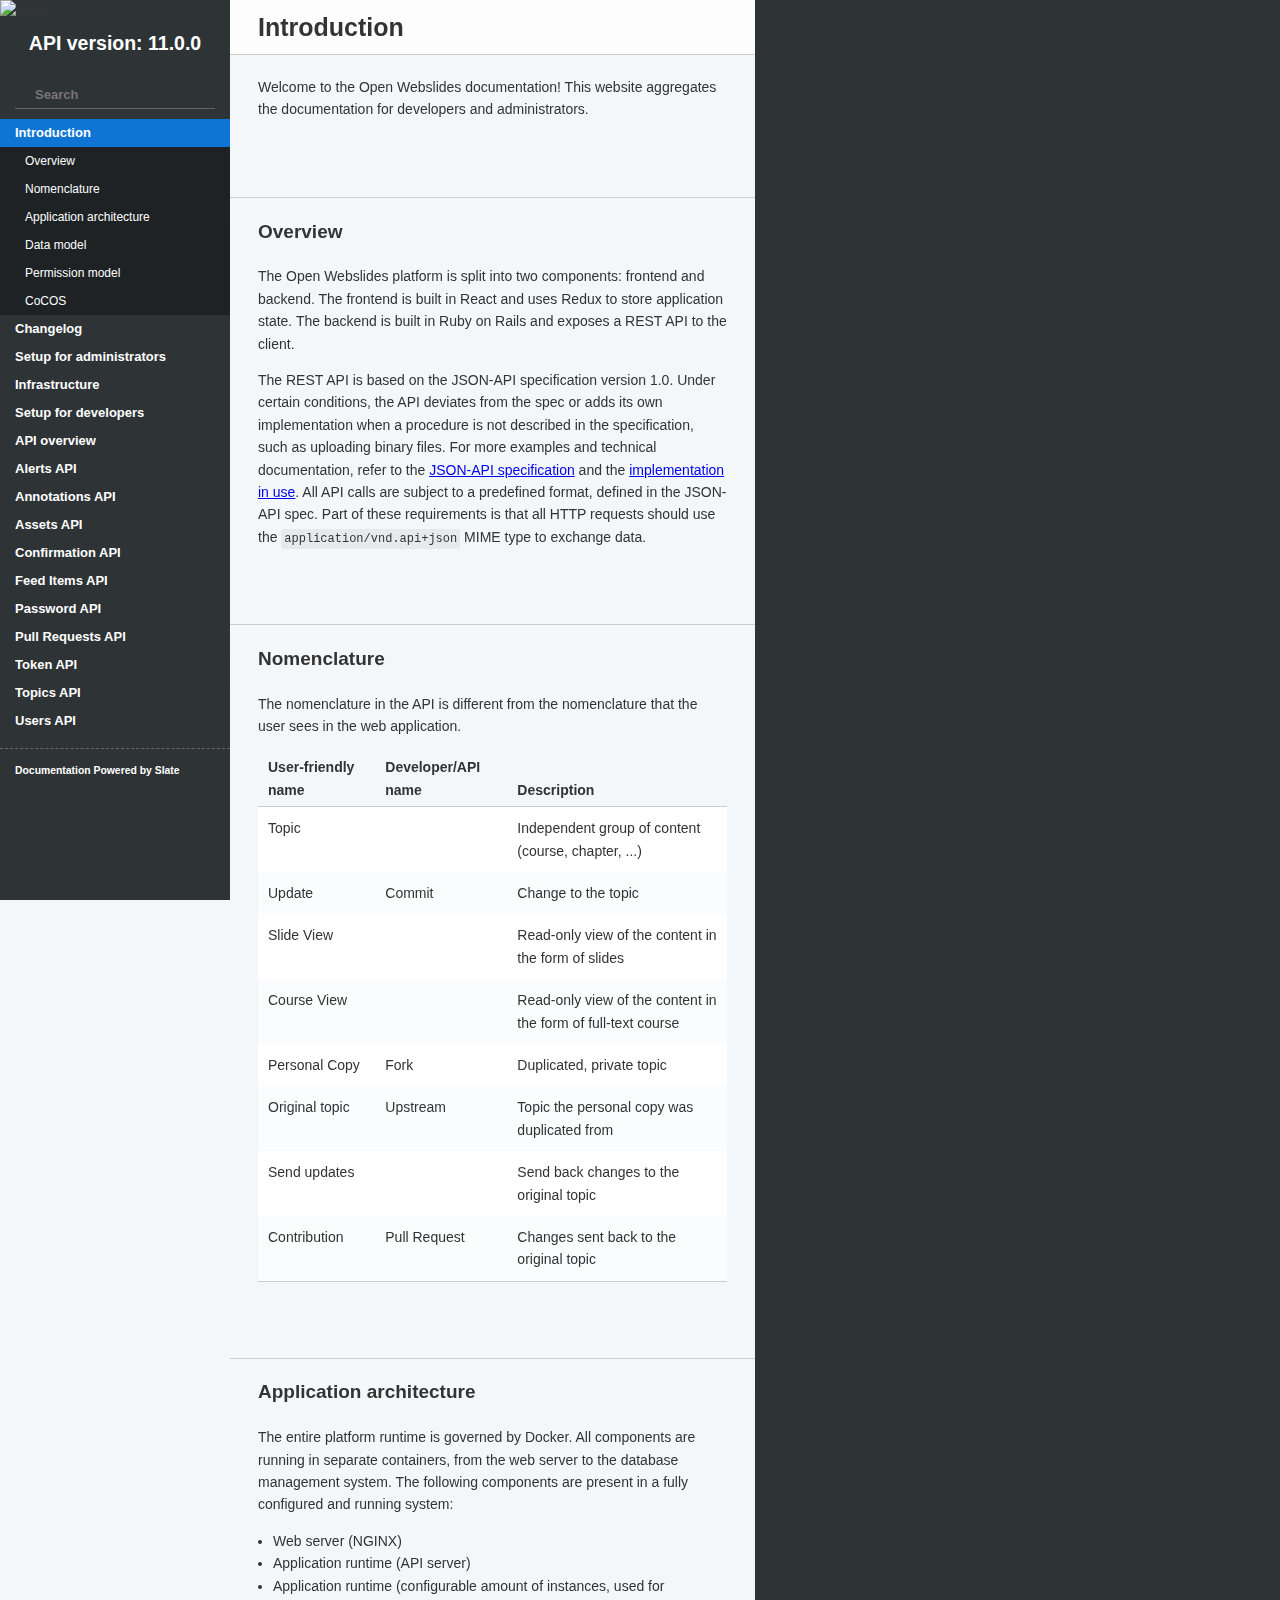
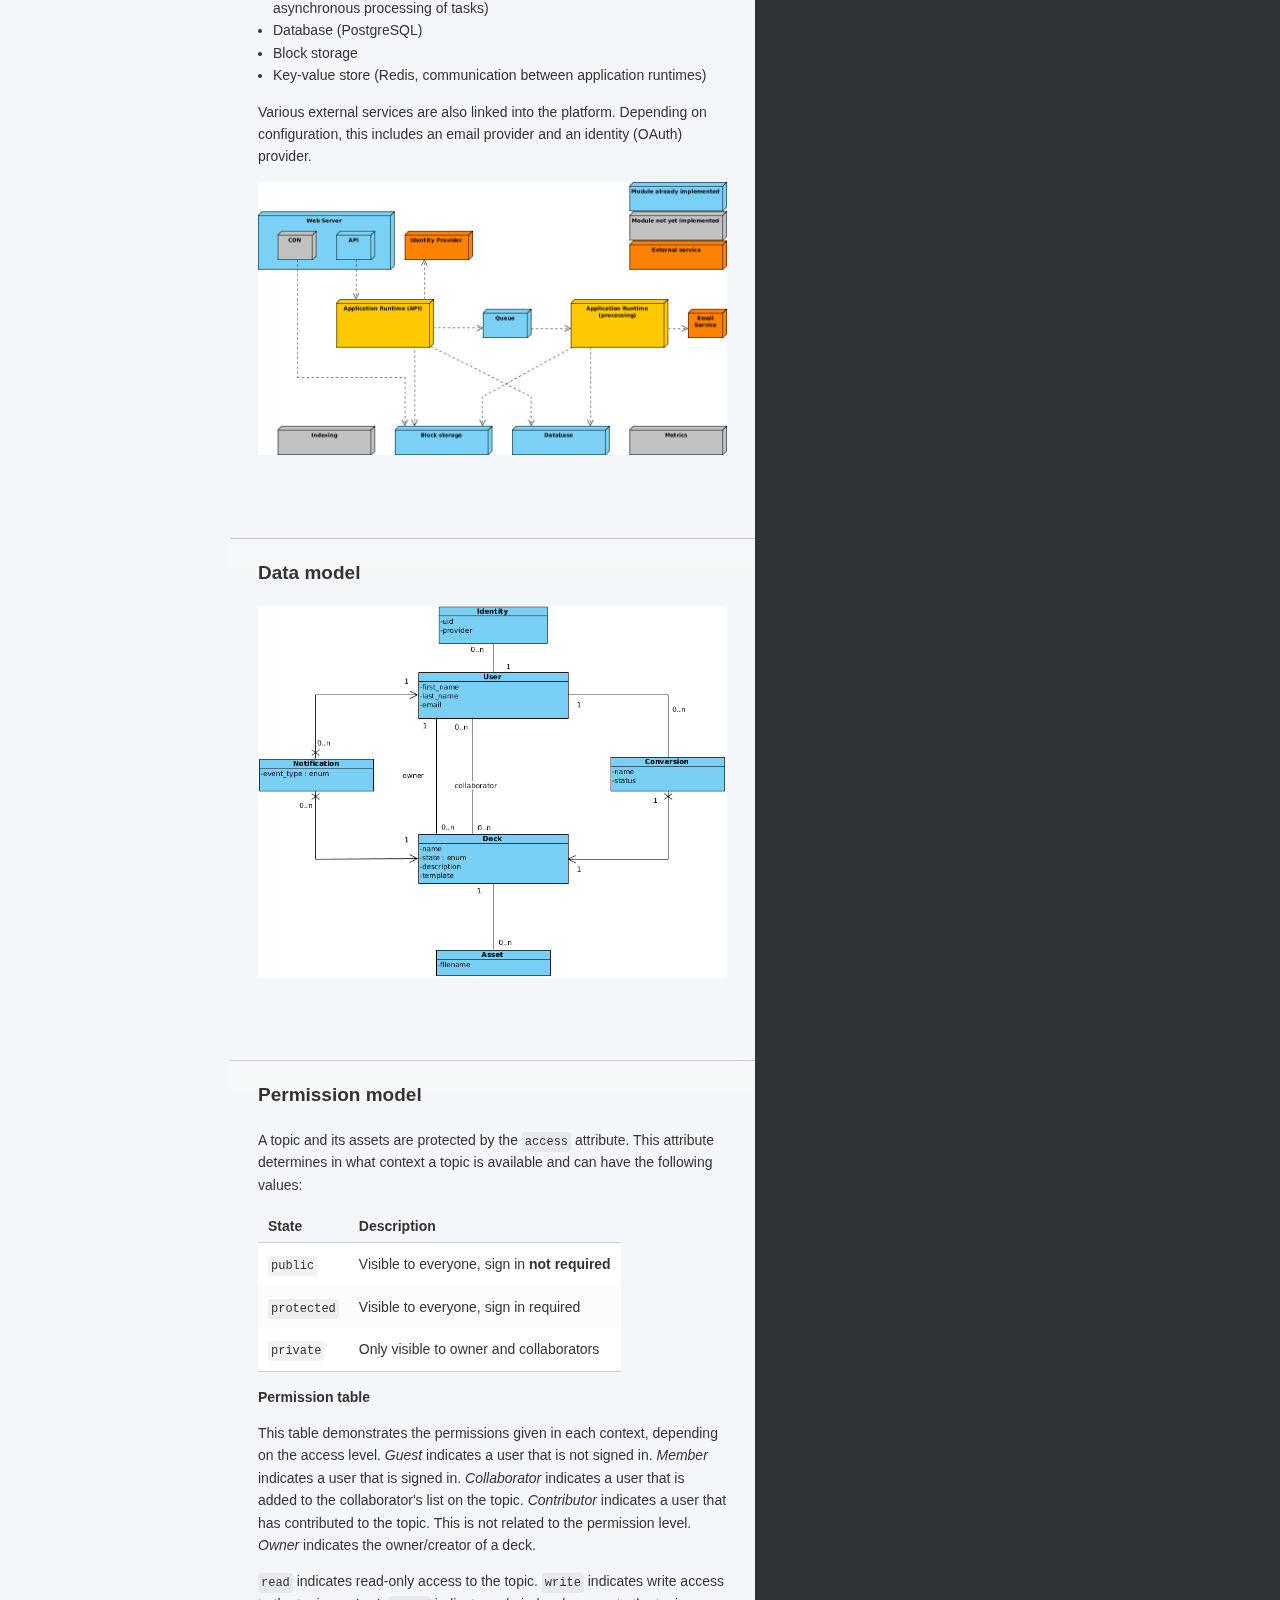
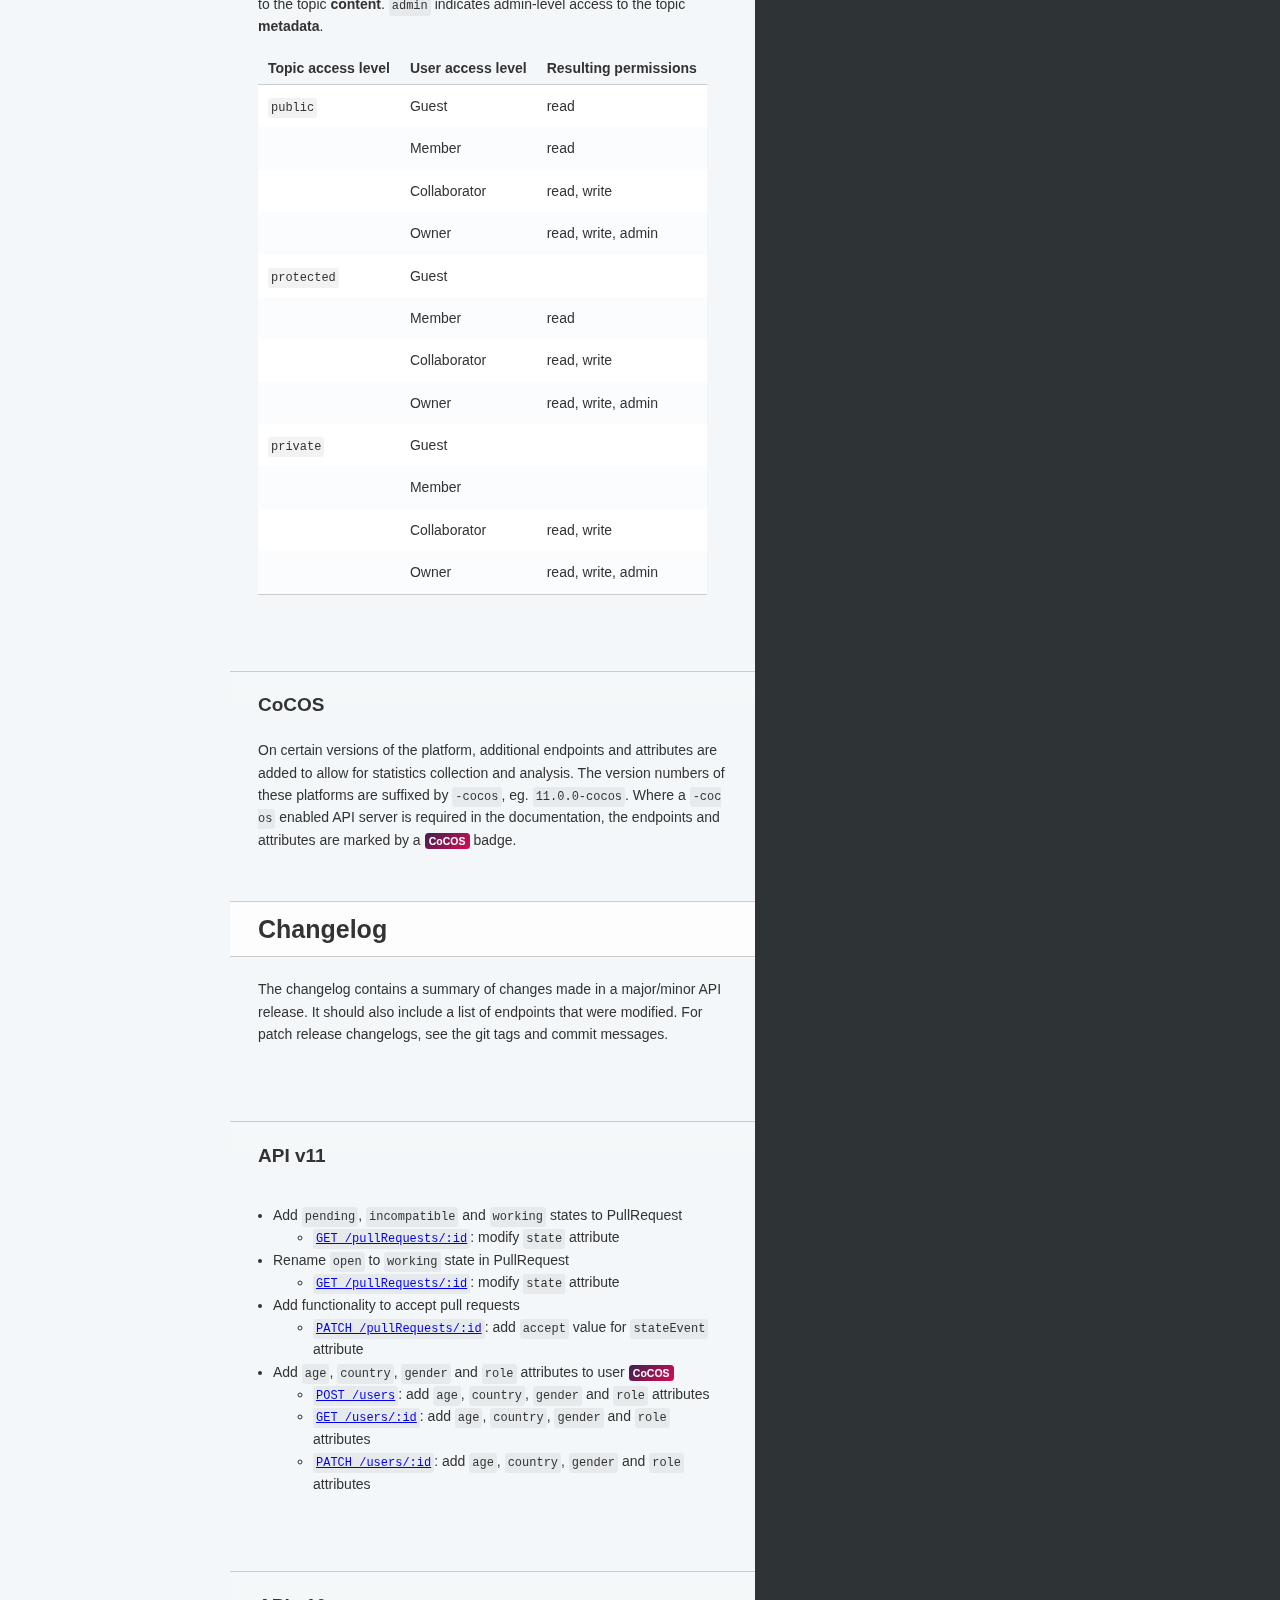
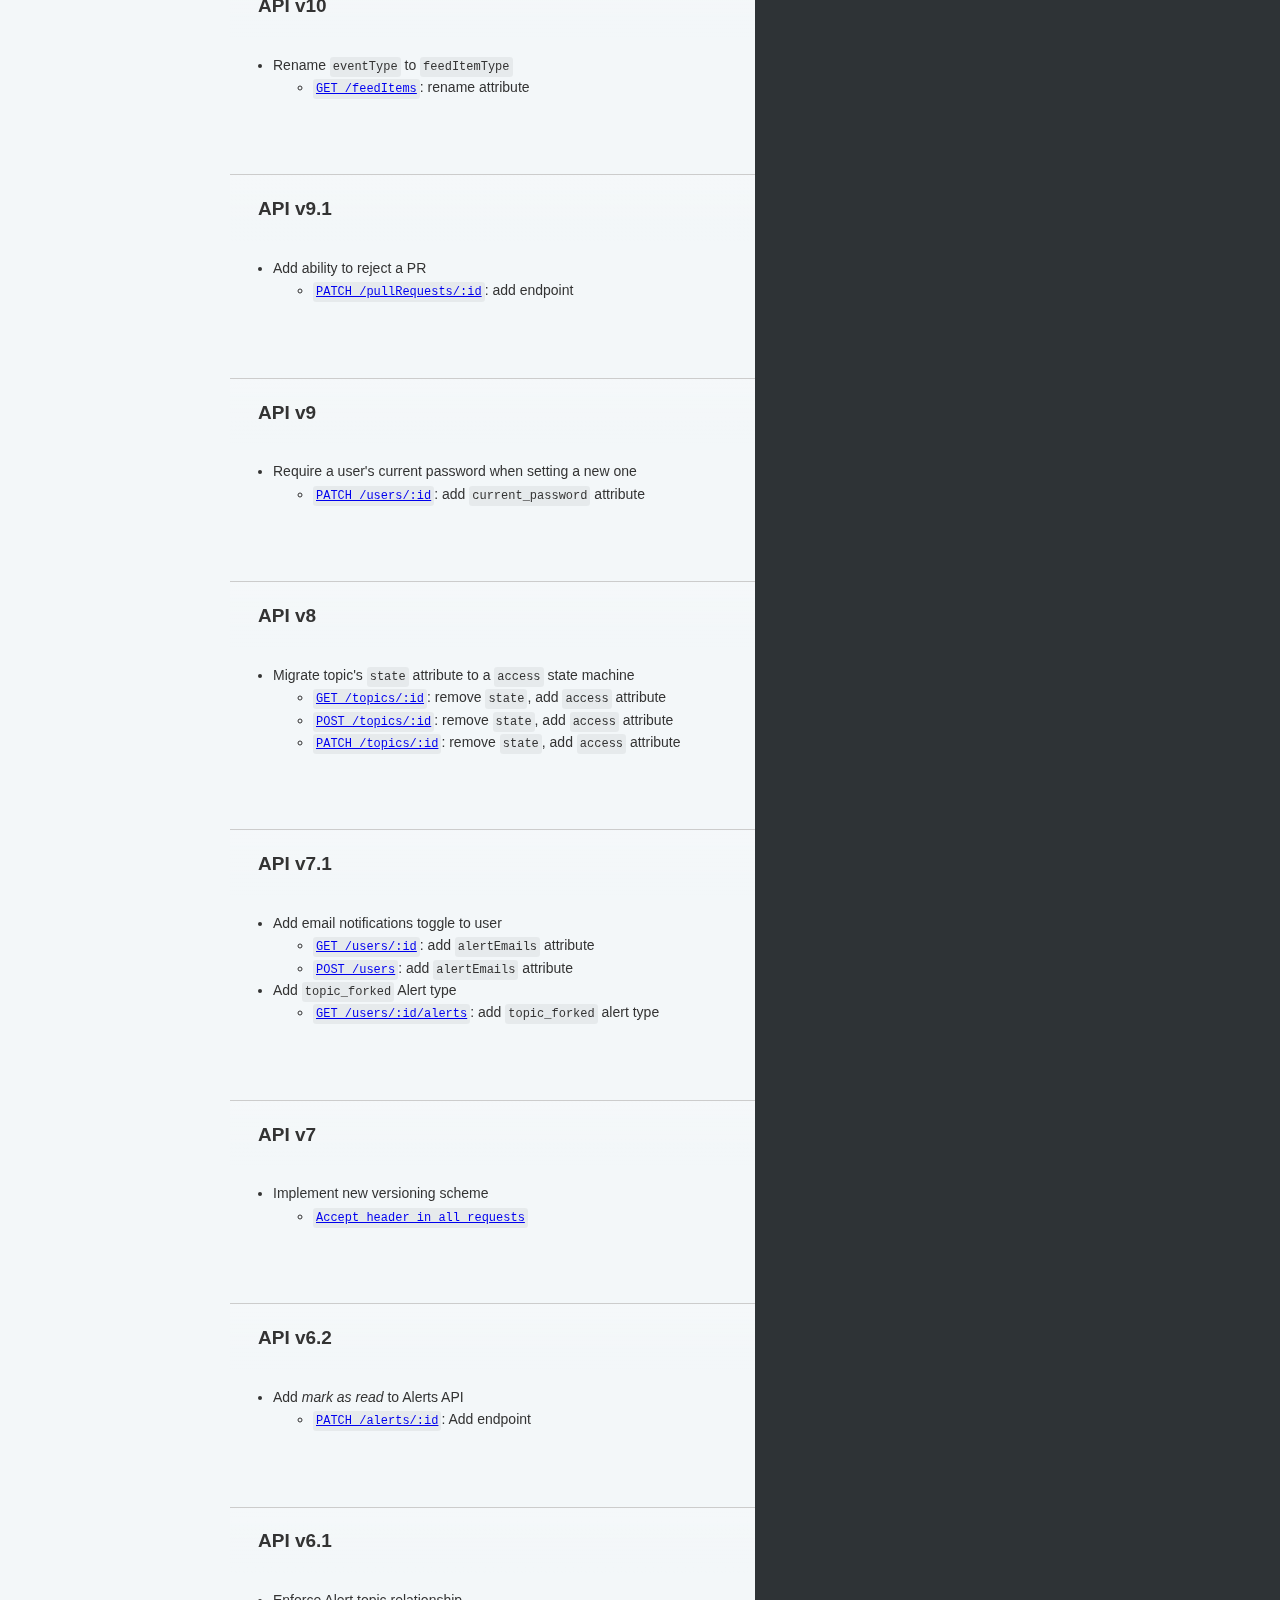
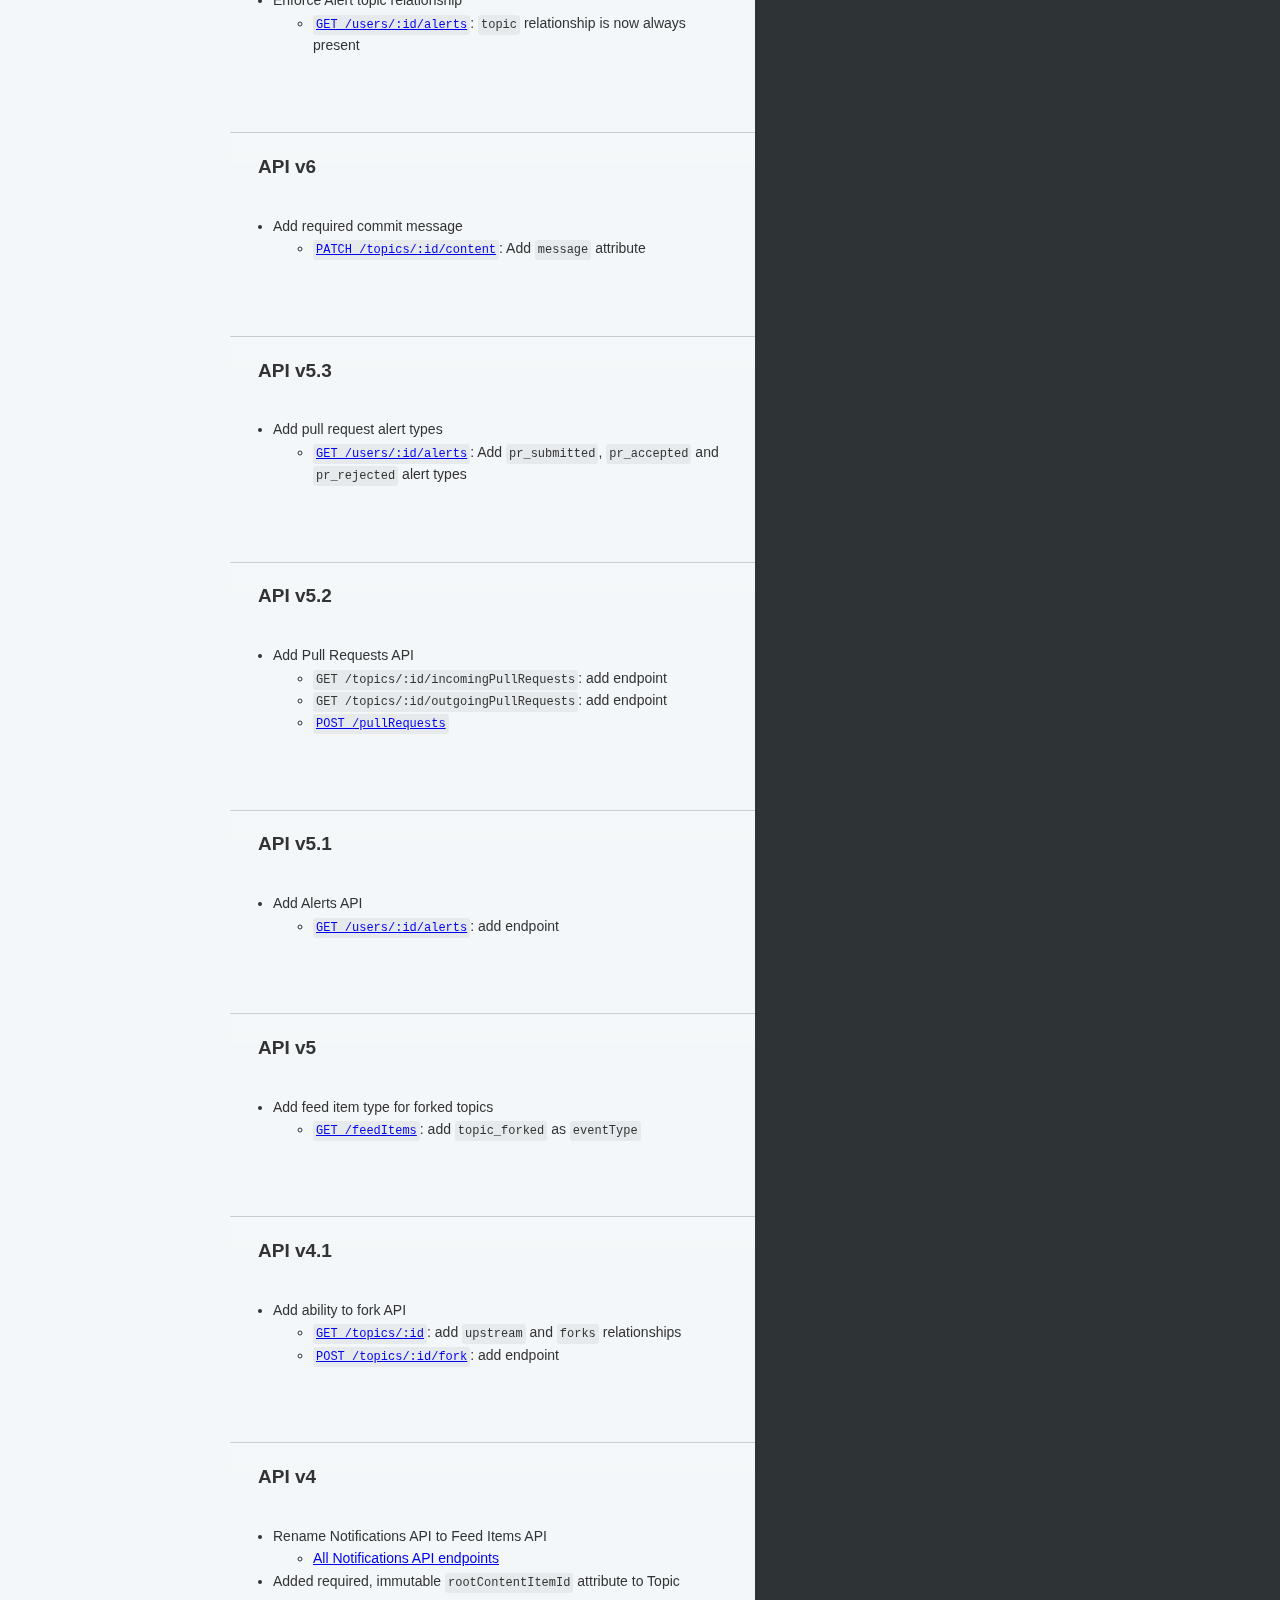
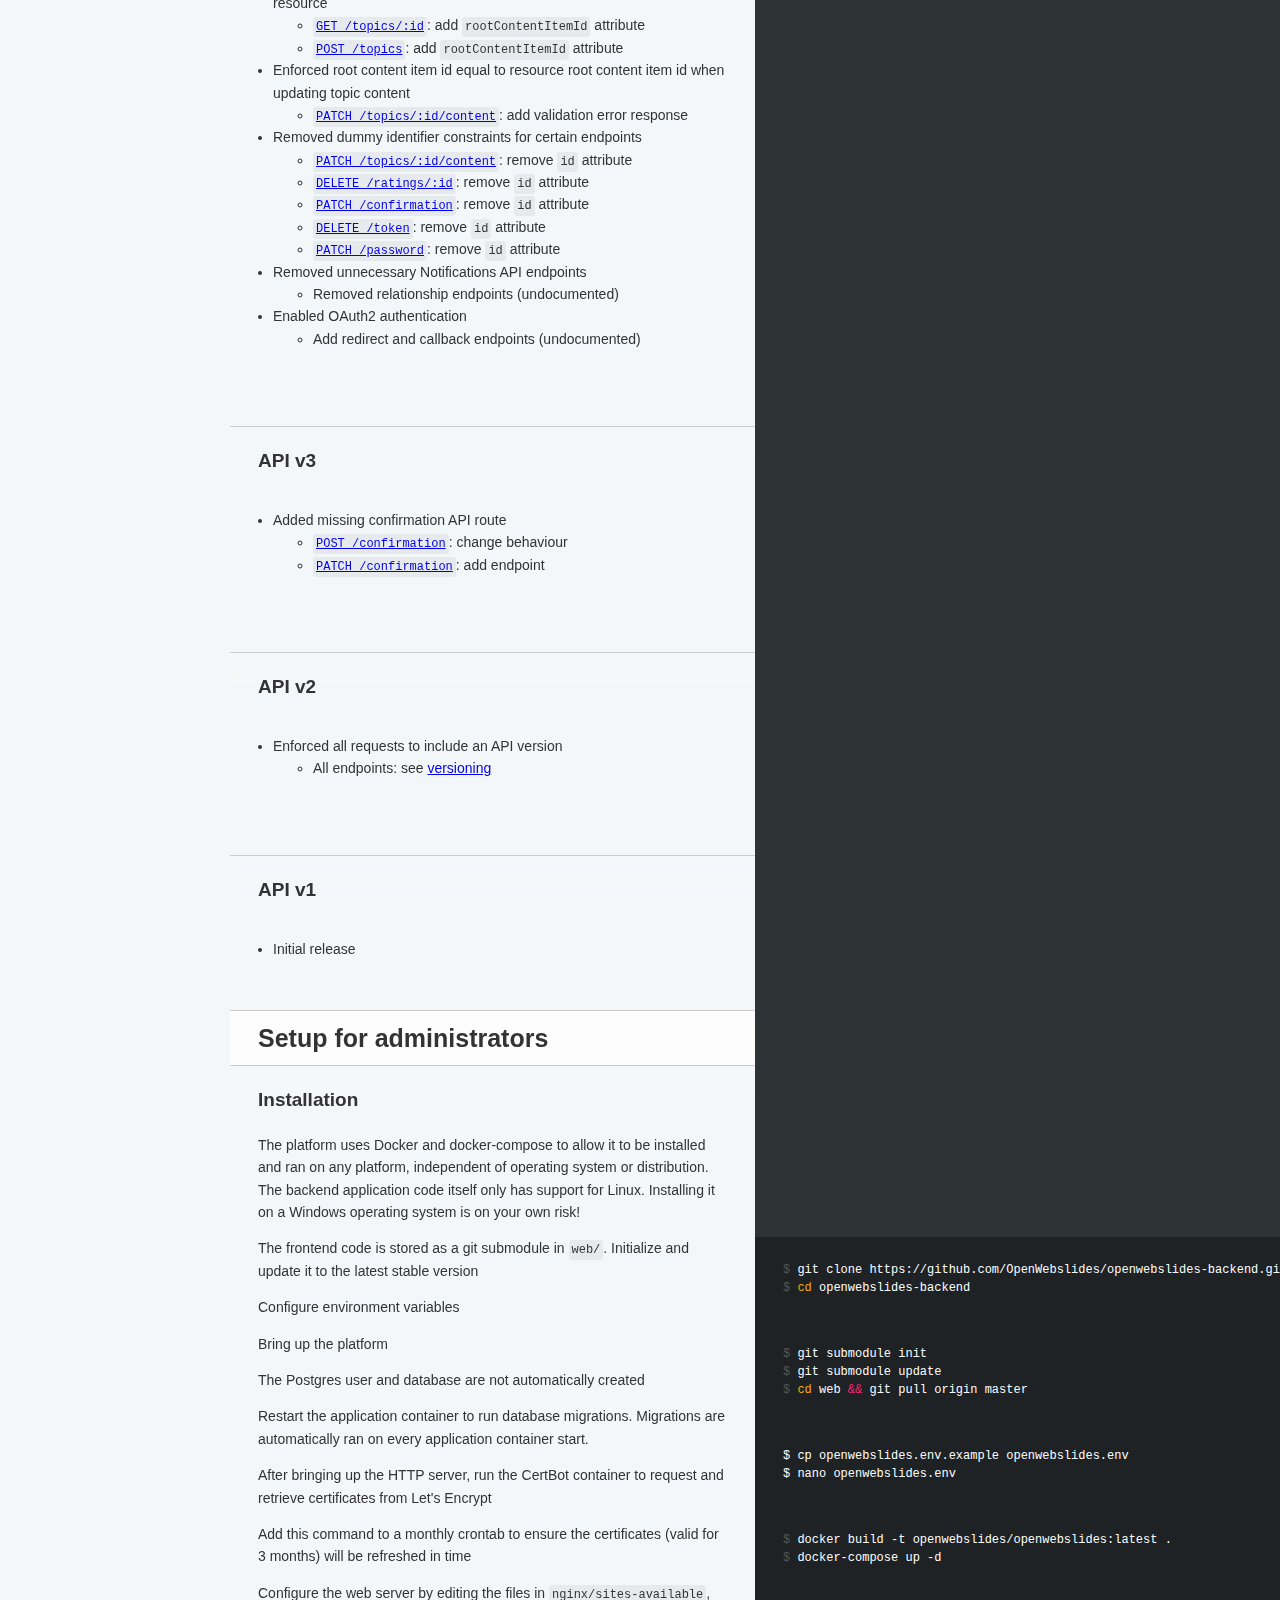
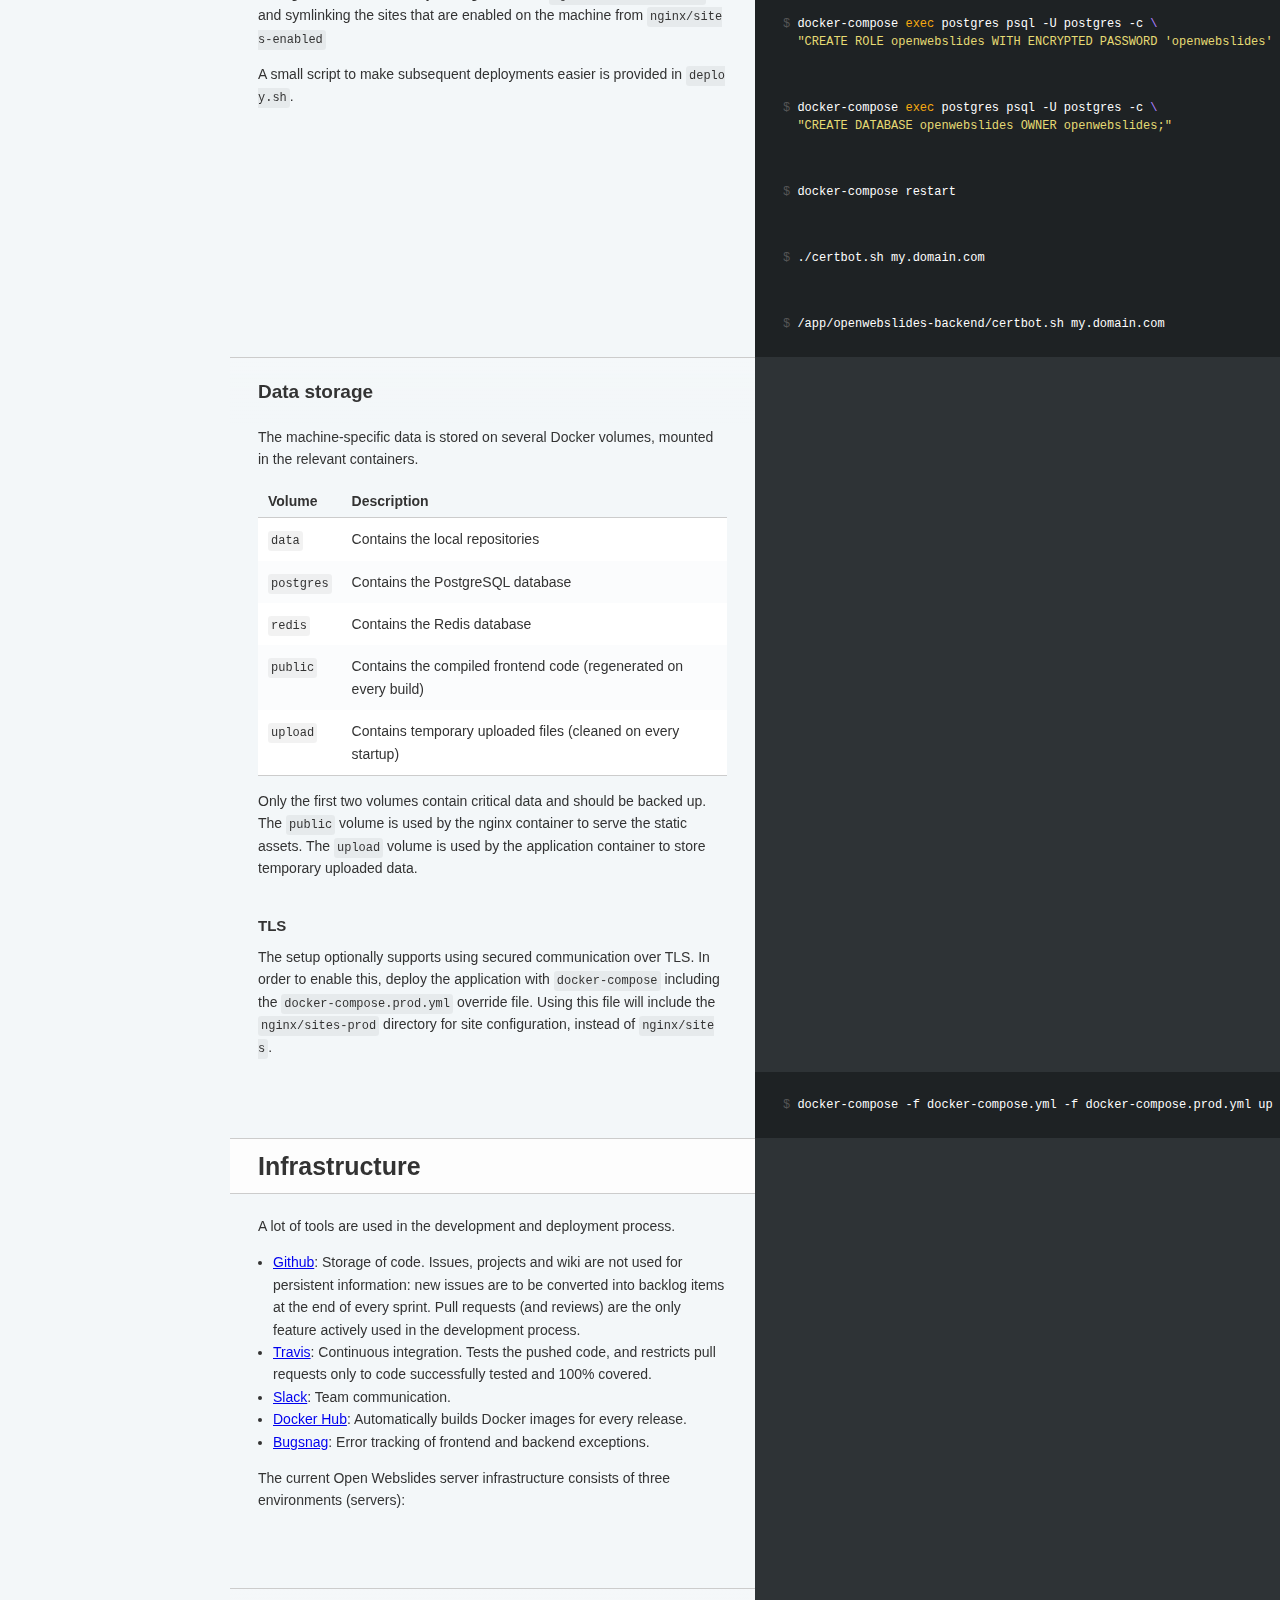
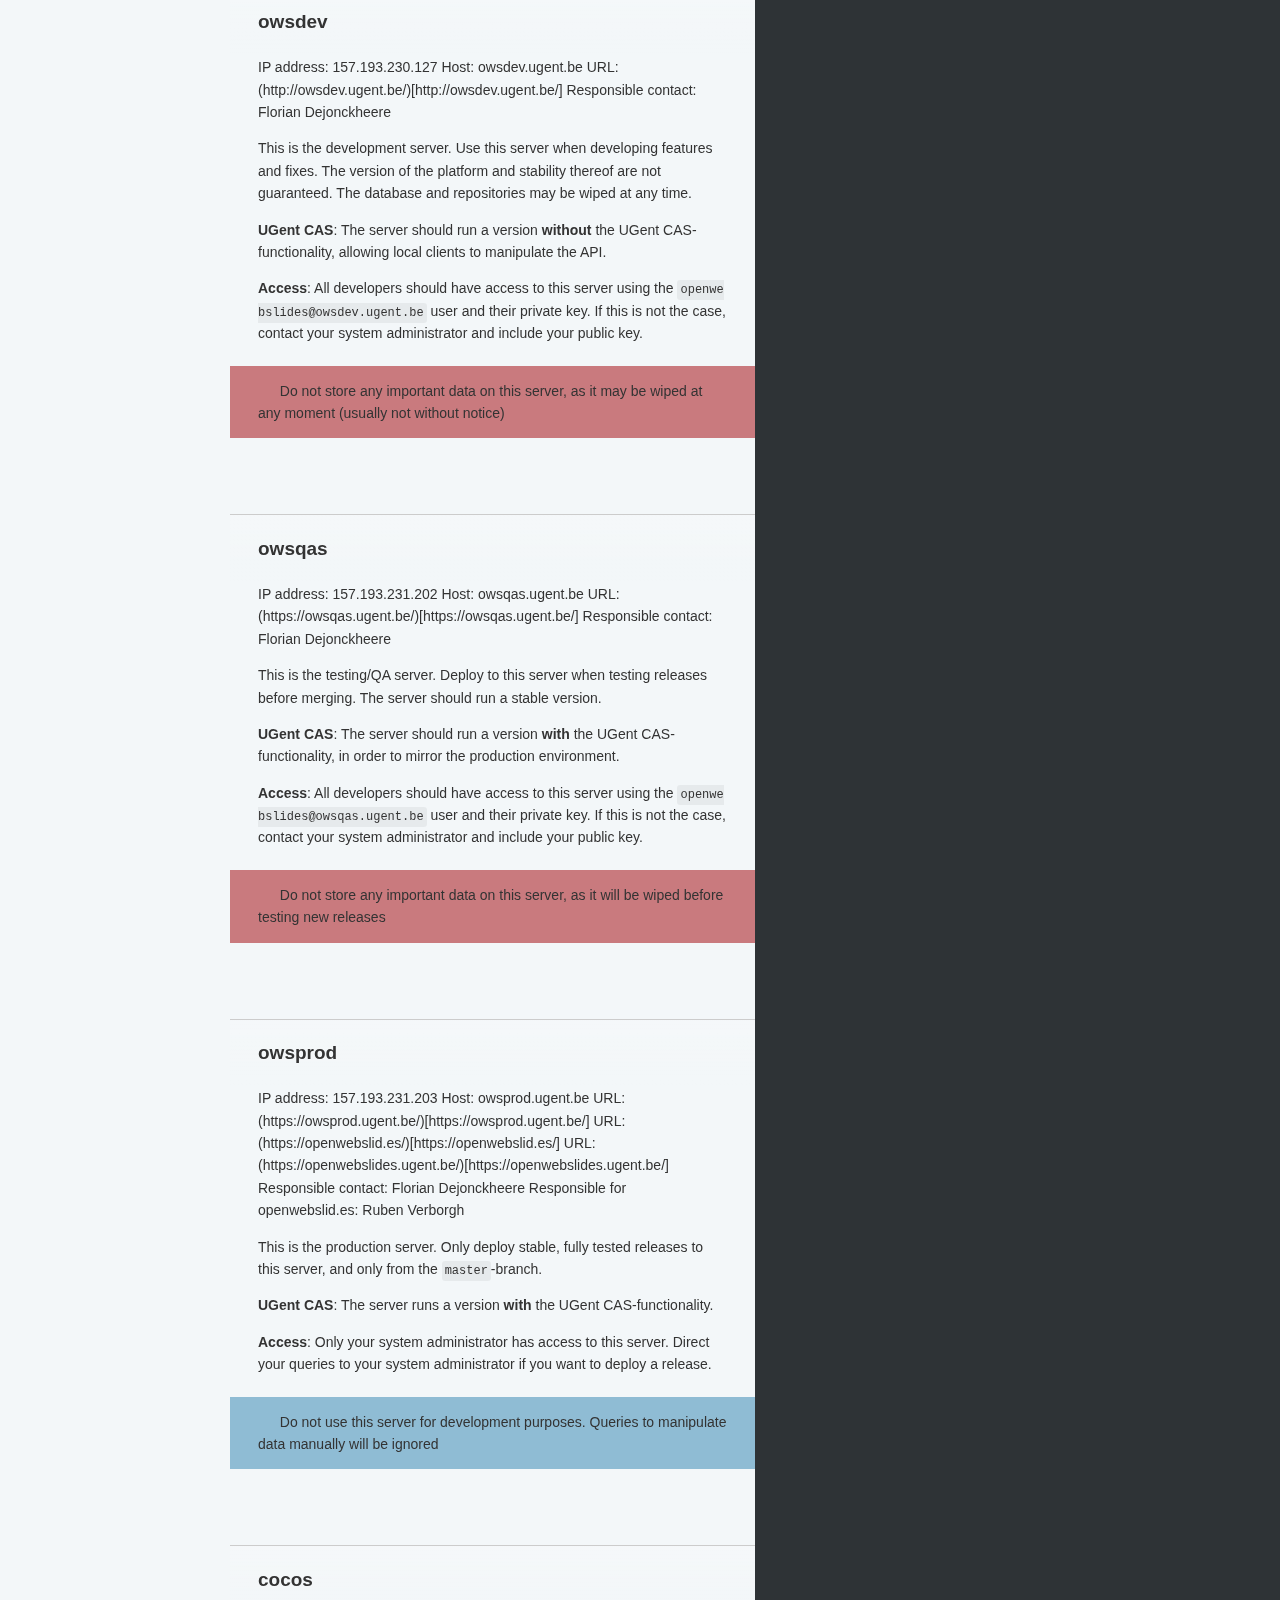
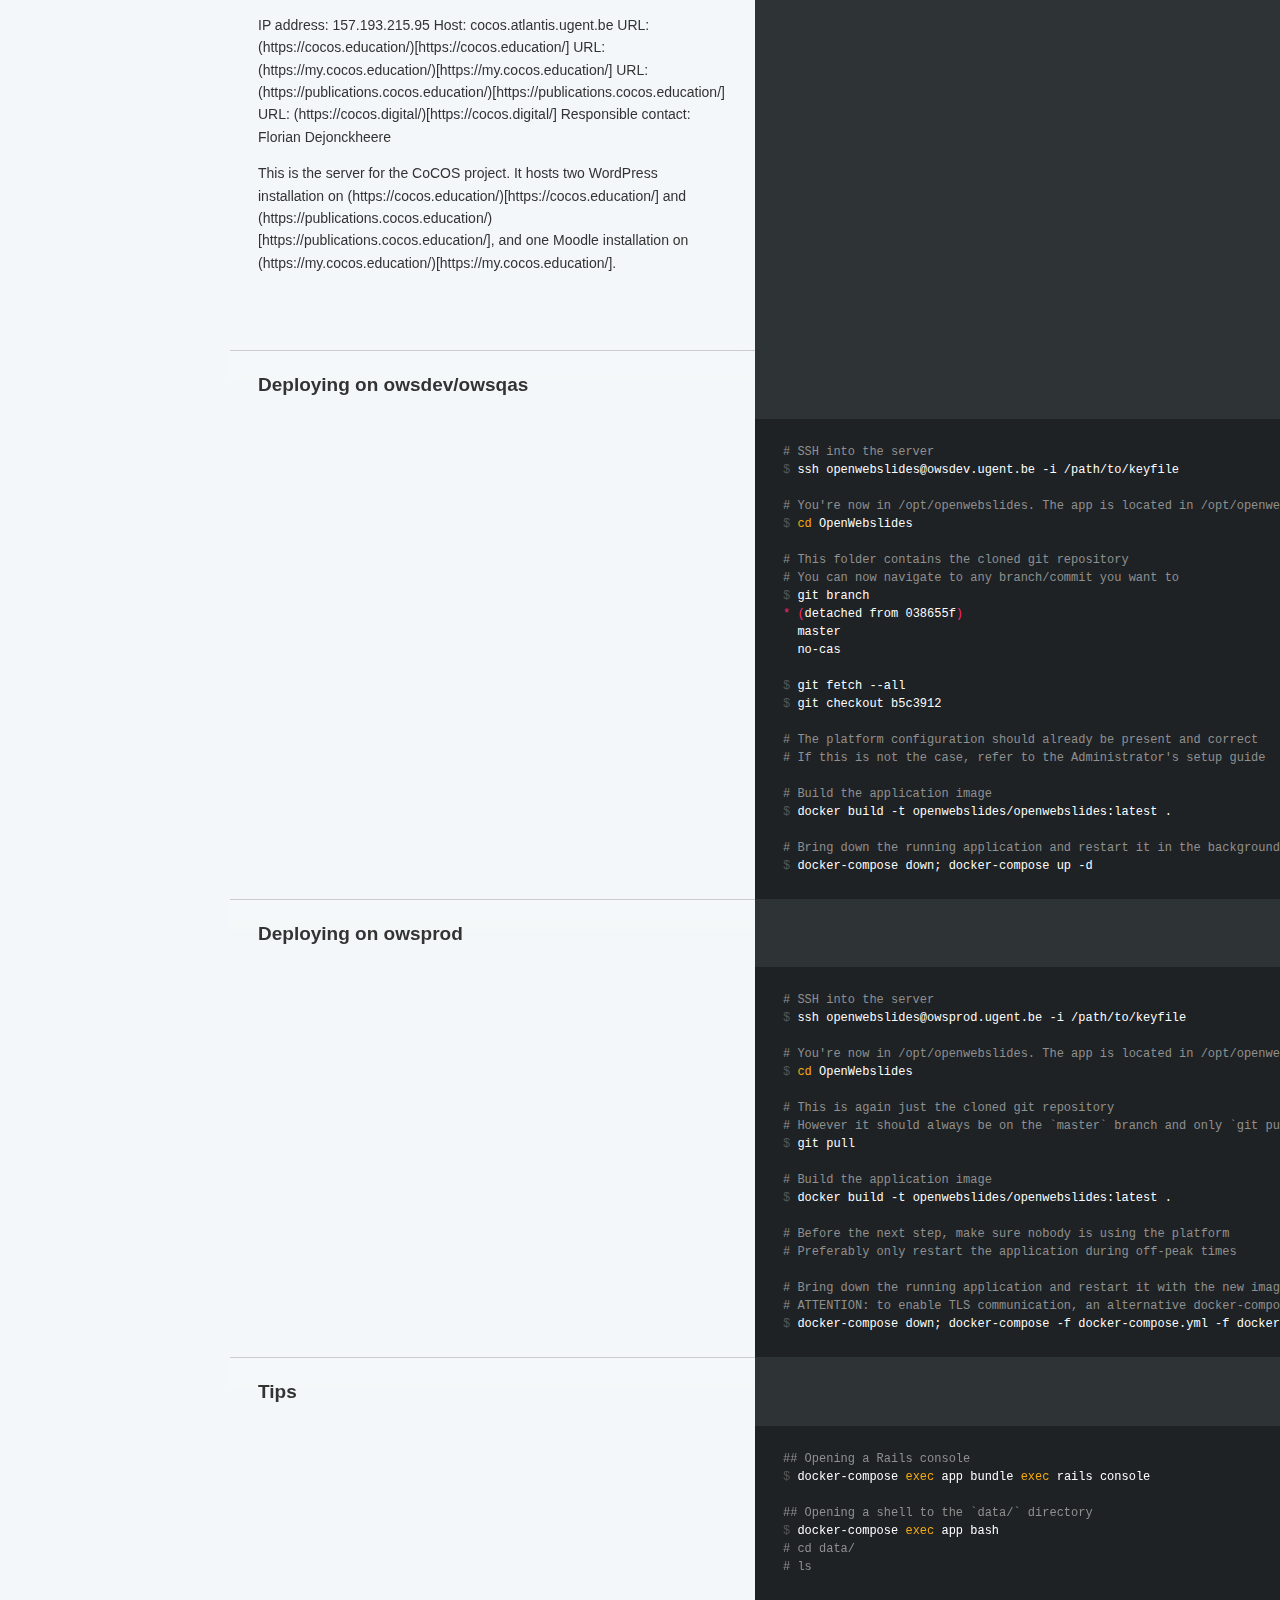
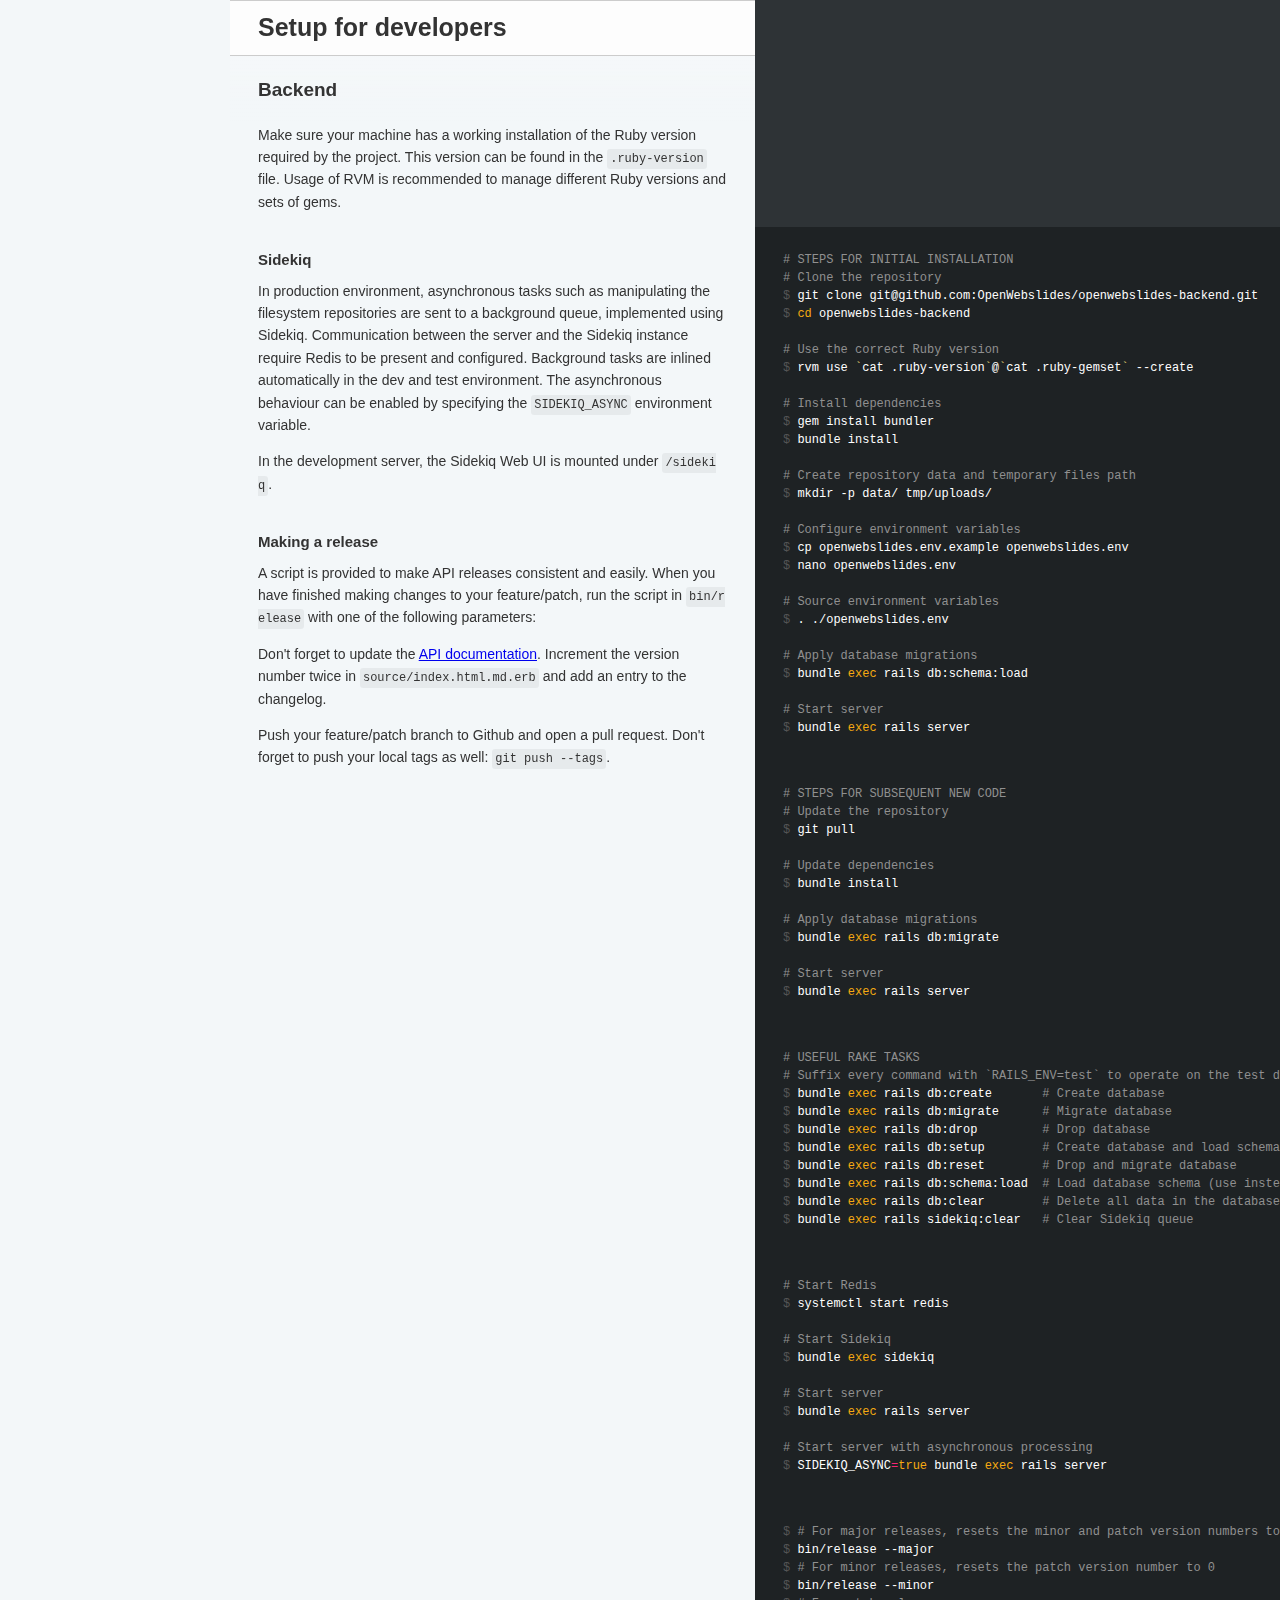
==== commit ee2f18a4: "publish: Add IP and hosts" ====
--- a/index.html
+++ b/index.html
@@ -326,6 +326,9 @@
                   </li>
                   <li>
                     <a href="#owsprod" class="toc-h2 toc-link" data-title="owsprod">owsprod</a>
+                  </li>
+                  <li>
+                    <a href="#cocos" class="toc-h2 toc-link" data-title="cocos">cocos</a>
                   </li>
                   <li>
                     <a href="#deploying-on-owsdev-owsqas" class="toc-h2 toc-link" data-title="Deploying on owsdev/owsqas">Deploying on owsdev/owsqas</a>
@@ -1000,6 +1003,11 @@
 
 <p>The current Open Webslides server infrastructure consists of three environments (servers):</p>
 <h2 id='owsdev'>owsdev</h2>
+<p>IP address: 157.193.230.127
+Host: owsdev.ugent.be
+URL: (http://owsdev.ugent.be/)[http://owsdev.ugent.be/]
+Responsible contact: Florian Dejonckheere</p>
+
 <p>This is the development server. Use this server when developing features and fixes. The version of the platform and stability thereof are not guaranteed. The database and repositories may be wiped at any time.</p>
 
 <p><strong>UGent CAS</strong>: The server should run a version <strong>without</strong> the UGent CAS-functionality, allowing local clients to manipulate the API.</p>
@@ -1010,6 +1018,11 @@
   Do not store any important data on this server, as it may be wiped at any moment (usually not without notice)
 </aside>
 <h2 id='owsqas'>owsqas</h2>
+<p>IP address: 157.193.231.202
+Host: owsqas.ugent.be
+URL: (https://owsqas.ugent.be/)[https://owsqas.ugent.be/]
+Responsible contact: Florian Dejonckheere</p>
+
 <p>This is the testing/QA server. Deploy to this server when testing releases before merging. The server should run a stable version.</p>
 
 <p><strong>UGent CAS</strong>: The server should run a version <strong>with</strong> the UGent CAS-functionality, in order to mirror the production environment.</p>
@@ -1020,6 +1033,14 @@
   Do not store any important data on this server, as it will be wiped before testing new releases
 </aside>
 <h2 id='owsprod'>owsprod</h2>
+<p>IP address: 157.193.231.203
+Host: owsprod.ugent.be
+URL: (https://owsprod.ugent.be/)[https://owsprod.ugent.be/]
+URL: (https://openwebslid.es/)[https://openwebslid.es/]
+URL: (https://openwebslides.ugent.be/)[https://openwebslides.ugent.be/]
+Responsible contact: Florian Dejonckheere
+Responsible for openwebslid.es: Ruben Verborgh</p>
+
 <p>This is the production server. Only deploy stable, fully tested releases to this server, and only from the <code>master</code>-branch.</p>
 
 <p><strong>UGent CAS</strong>: The server runs a version <strong>with</strong> the UGent CAS-functionality.</p>
@@ -1029,6 +1050,16 @@
 <aside class="notice">
   Do not use this server for development purposes. Queries to manipulate data manually will be ignored
 </aside>
+<h2 id='cocos'>cocos</h2>
+<p>IP address: 157.193.215.95
+Host: cocos.atlantis.ugent.be
+URL: (https://cocos.education/)[https://cocos.education/]
+URL: (https://my.cocos.education/)[https://my.cocos.education/]
+URL: (https://publications.cocos.education/)[https://publications.cocos.education/]
+URL: (https://cocos.digital/)[https://cocos.digital/]
+Responsible contact: Florian Dejonckheere</p>
+
+<p>This is the server for the CoCOS project. It hosts two WordPress installation on (https://cocos.education/)[https://cocos.education/] and (https://publications.cocos.education/)[https://publications.cocos.education/], and one Moodle installation on (https://my.cocos.education/)[https://my.cocos.education/].</p>
 <h2 id='deploying-on-owsdev-owsqas'>Deploying on owsdev/owsqas</h2><pre class="highlight shell tab-shell"><code><span class="c"># SSH into the server</span>
 <span class="gp">$ </span>ssh openwebslides@owsdev.ugent.be -i /path/to/keyfile
 
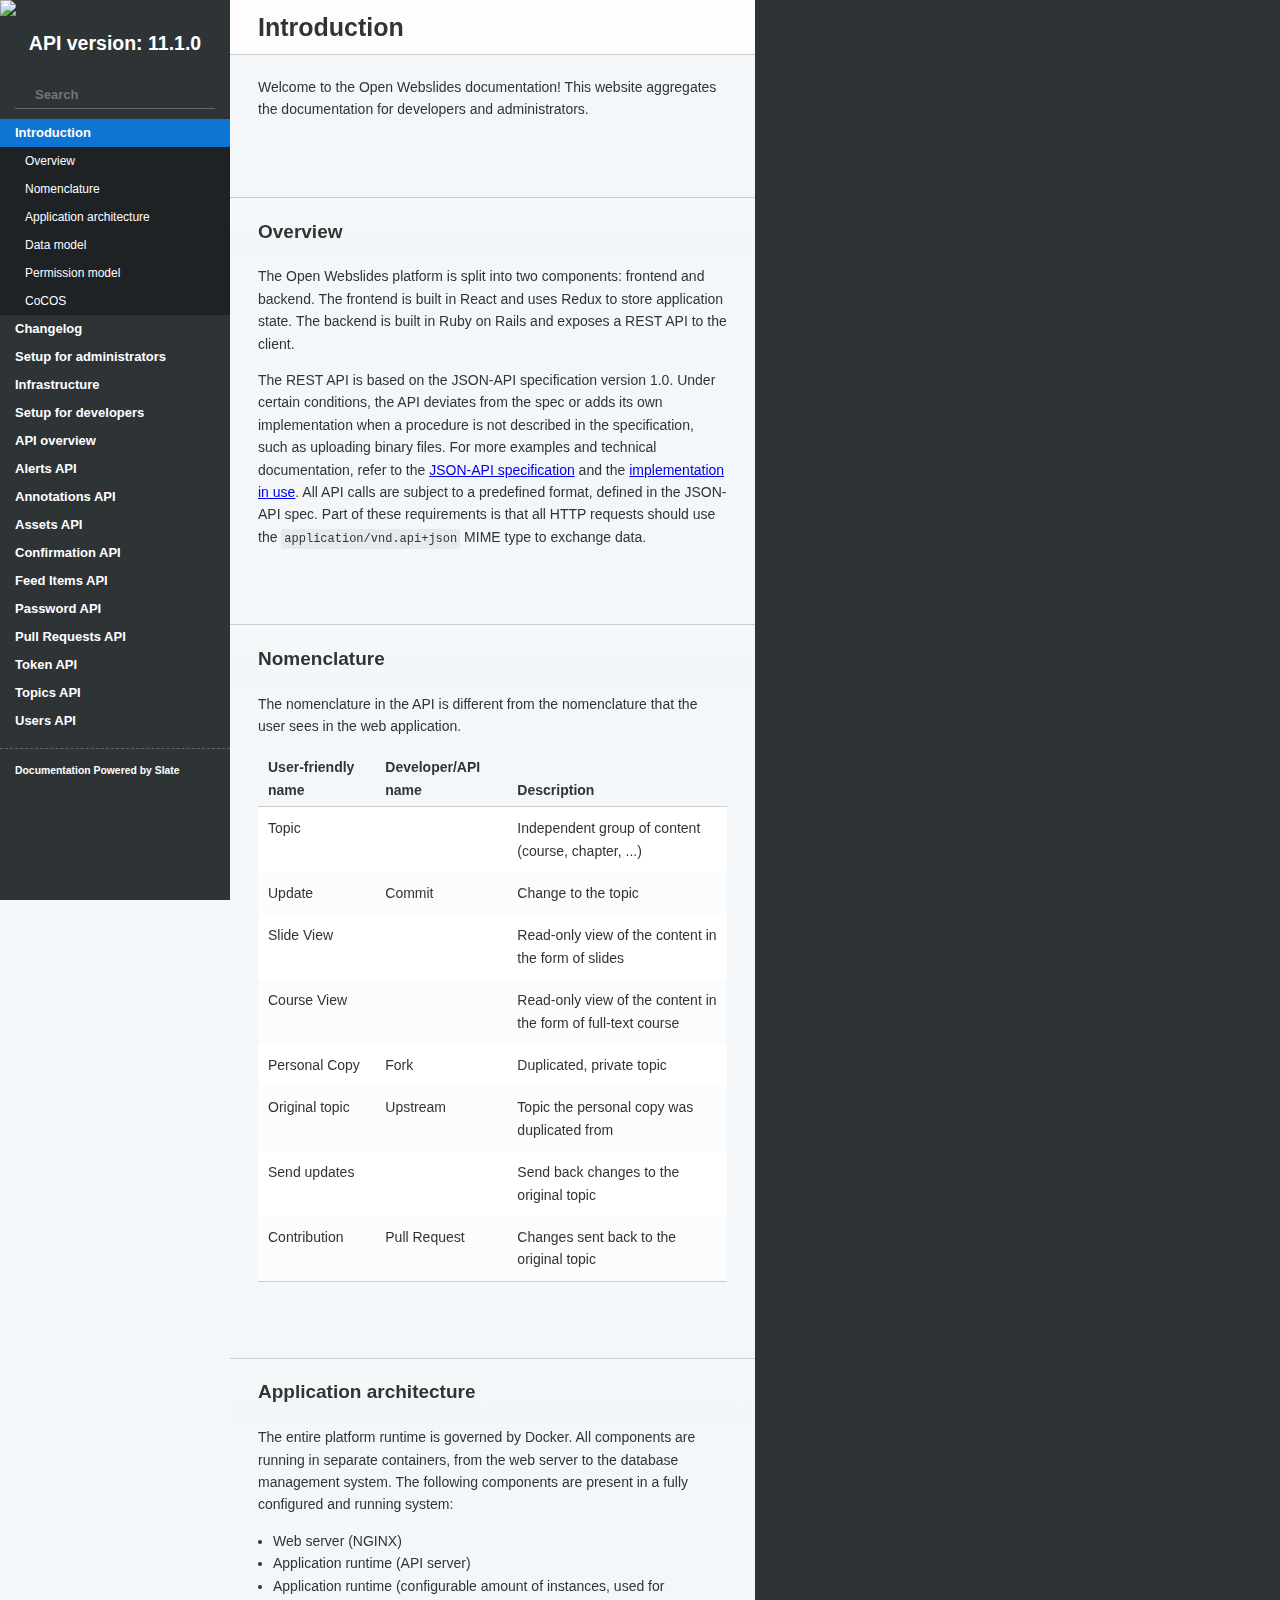
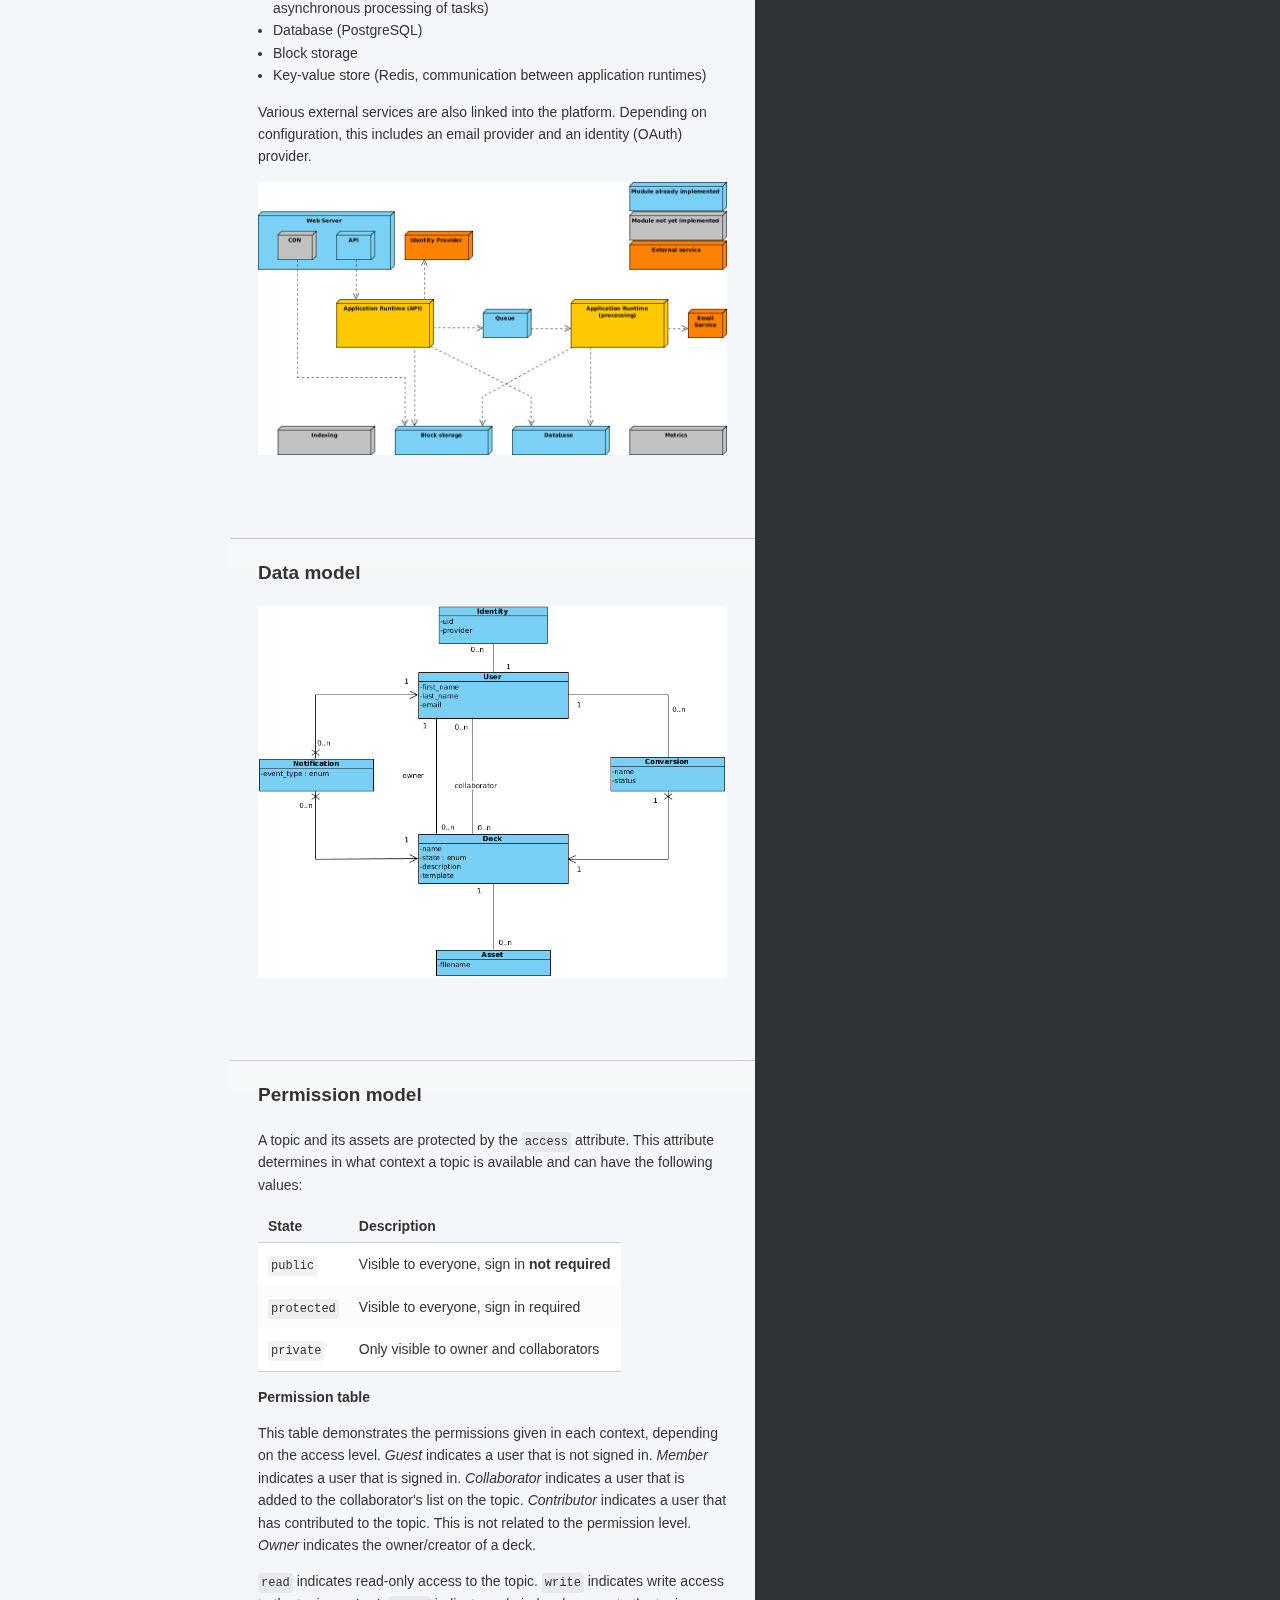
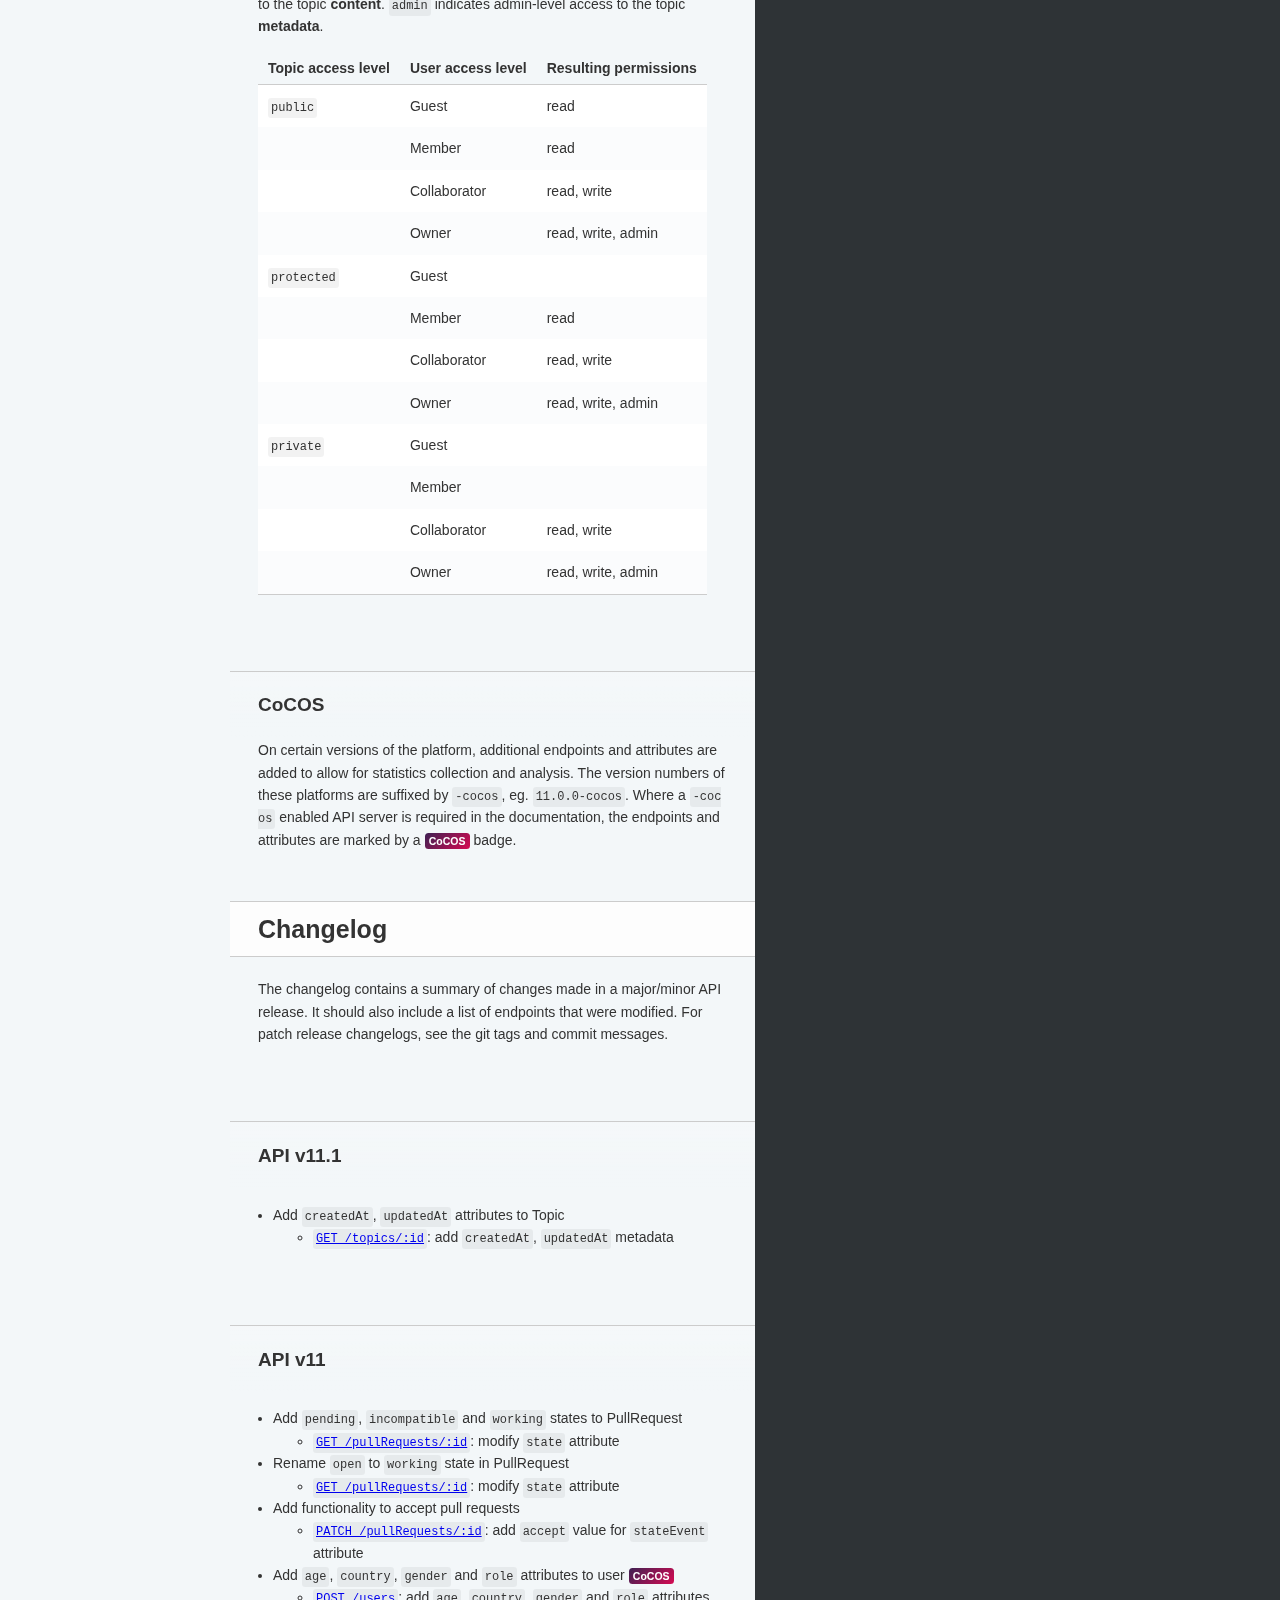
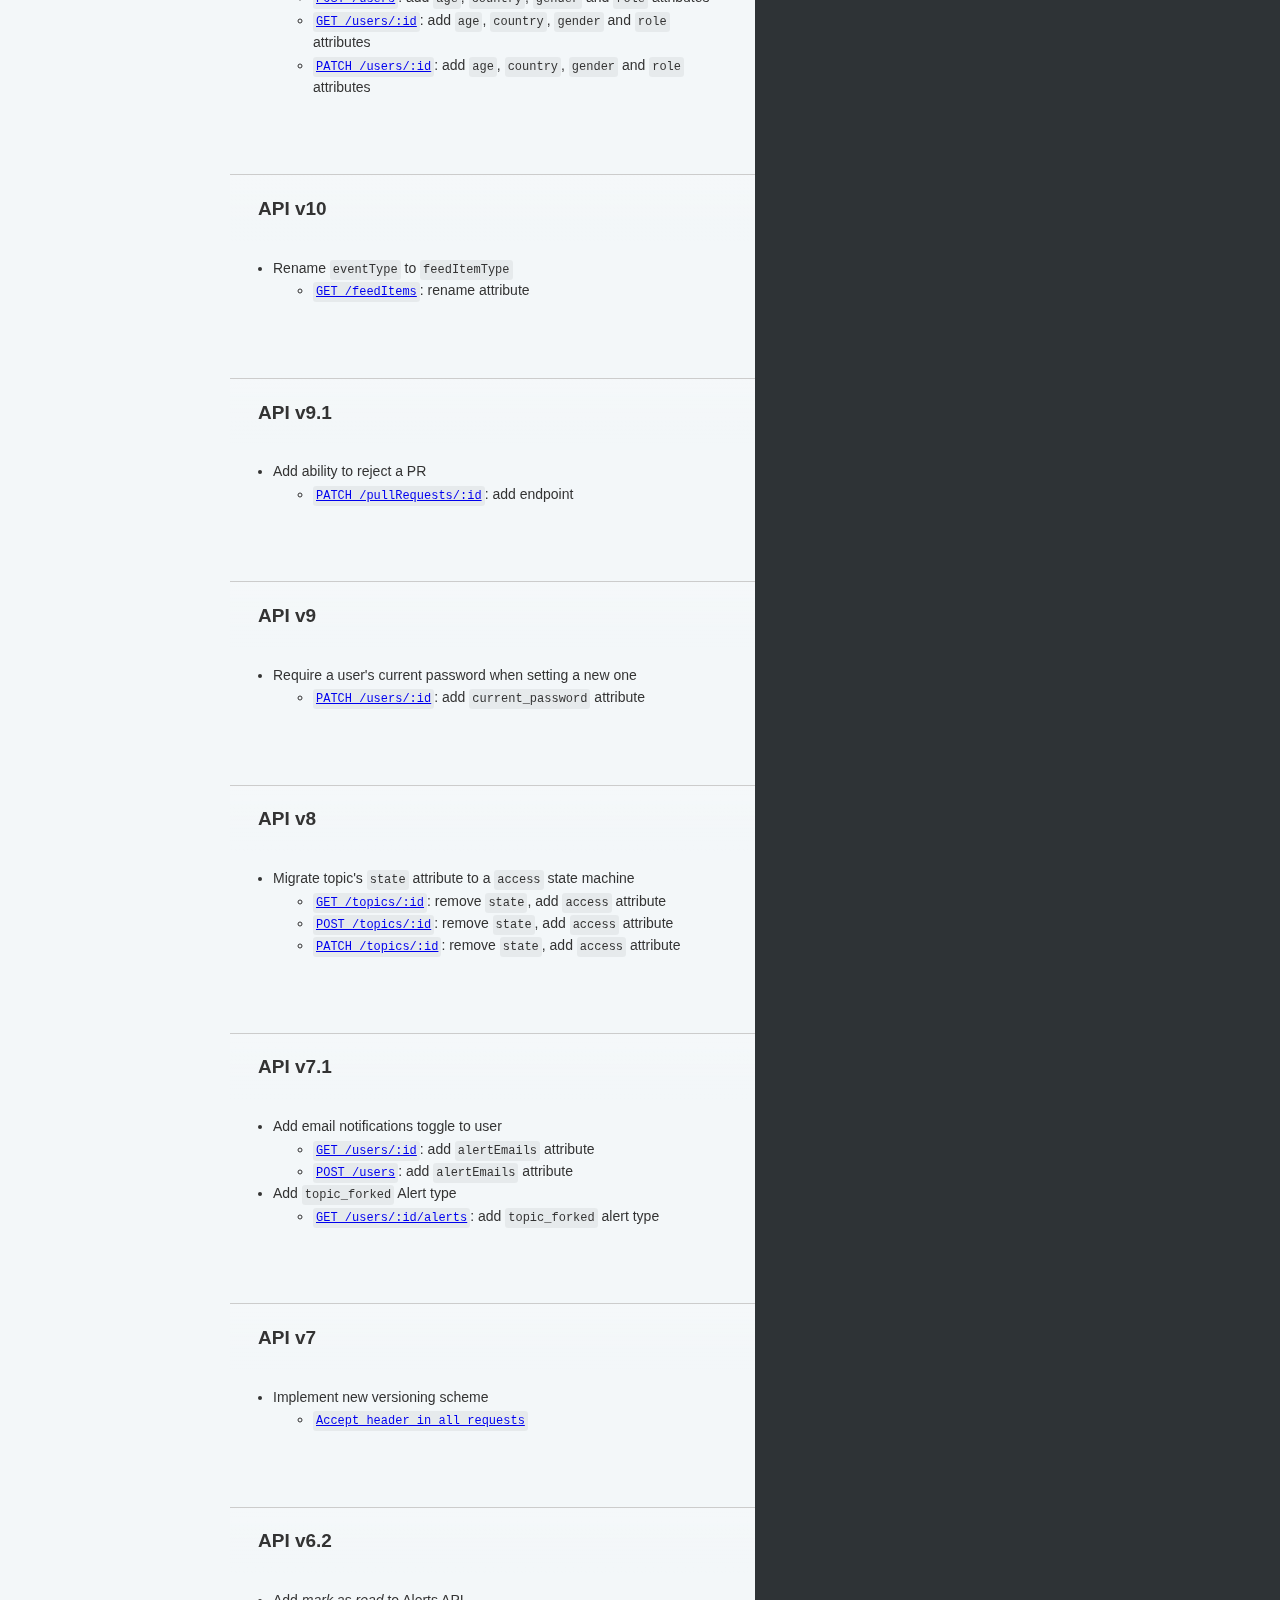
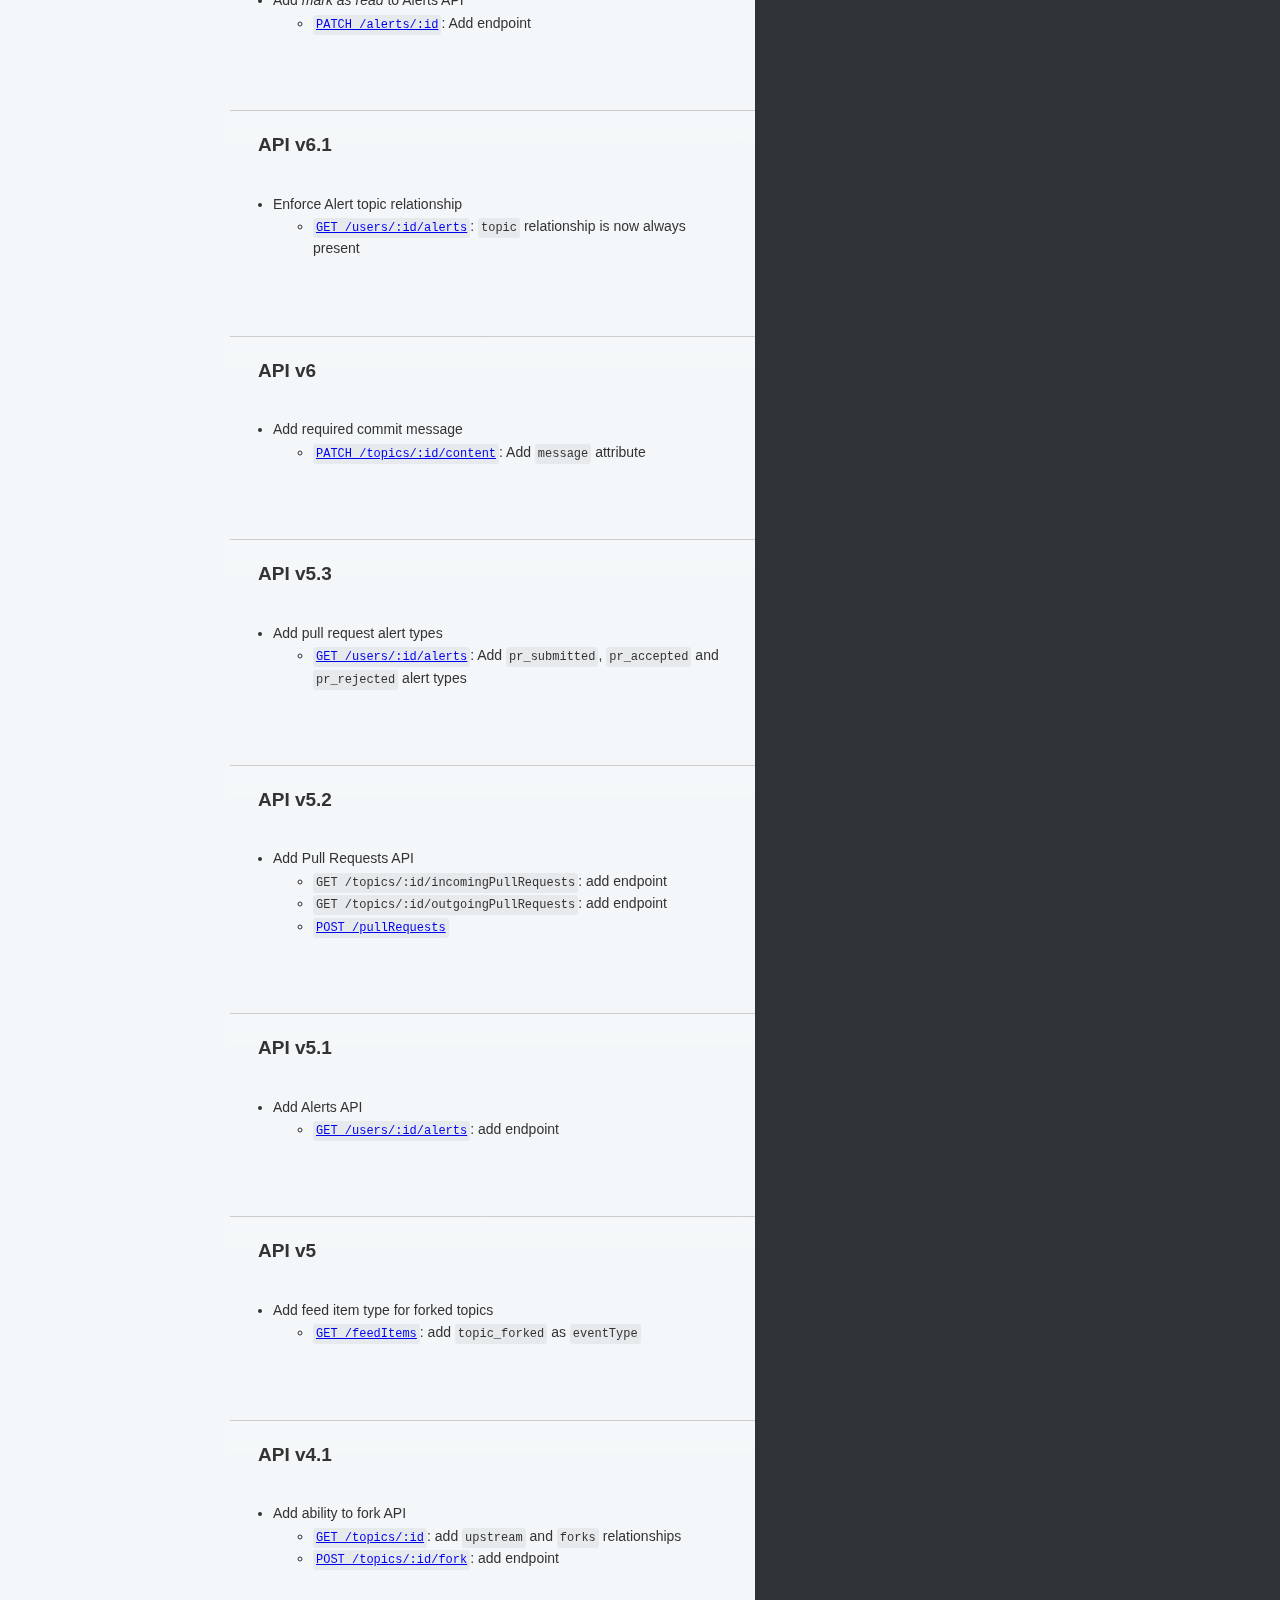
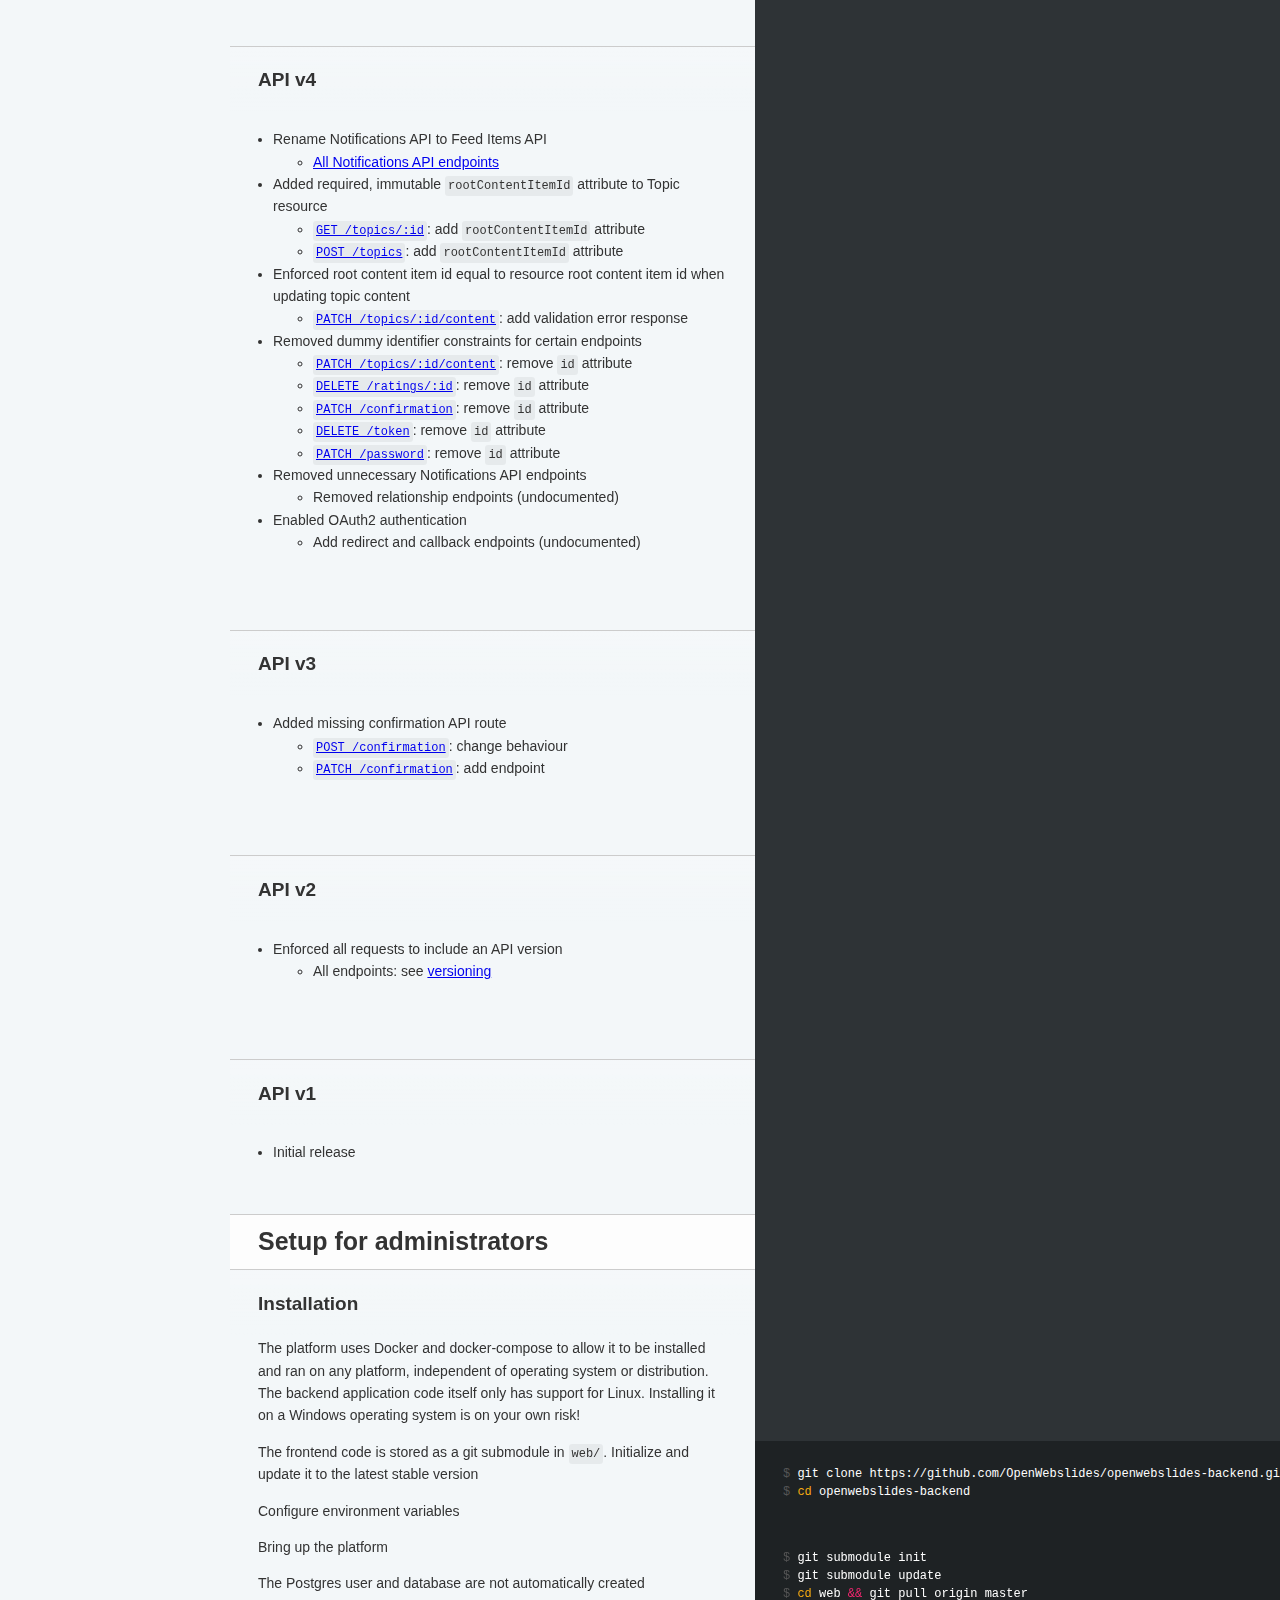
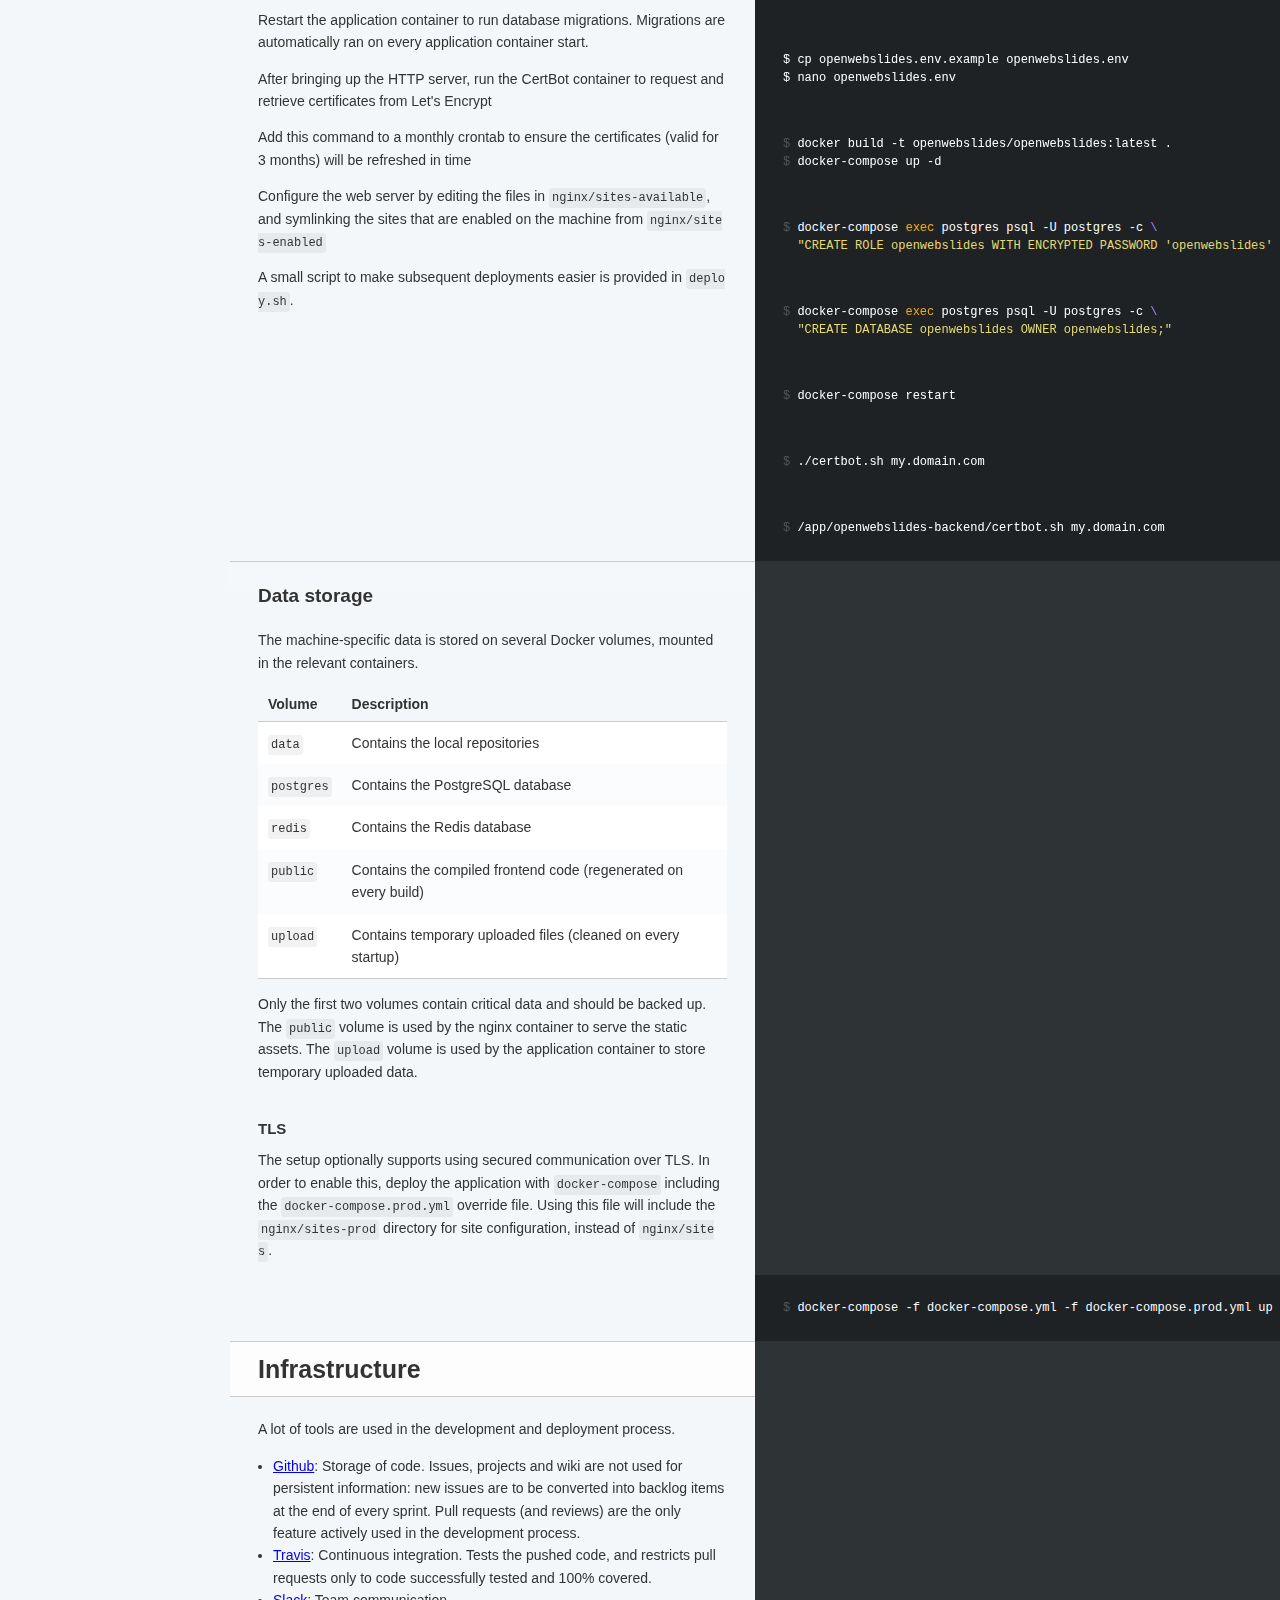
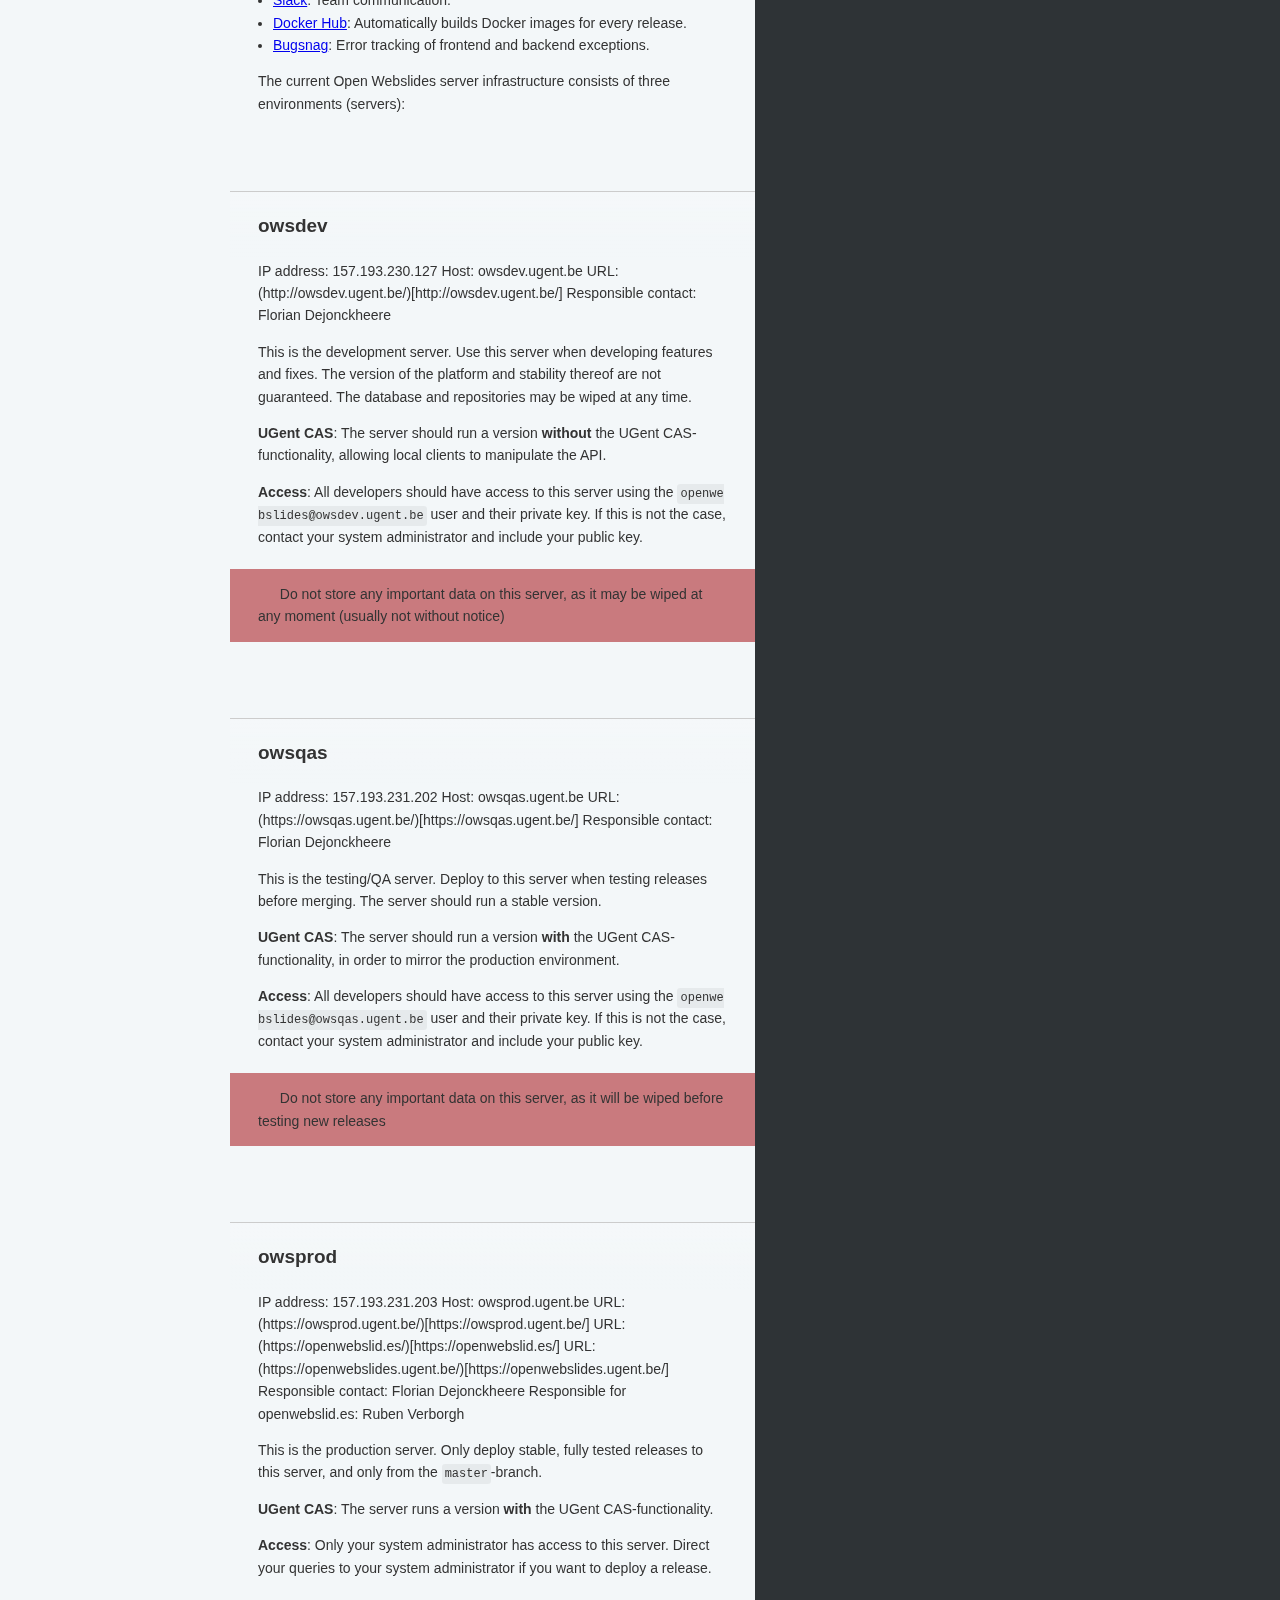
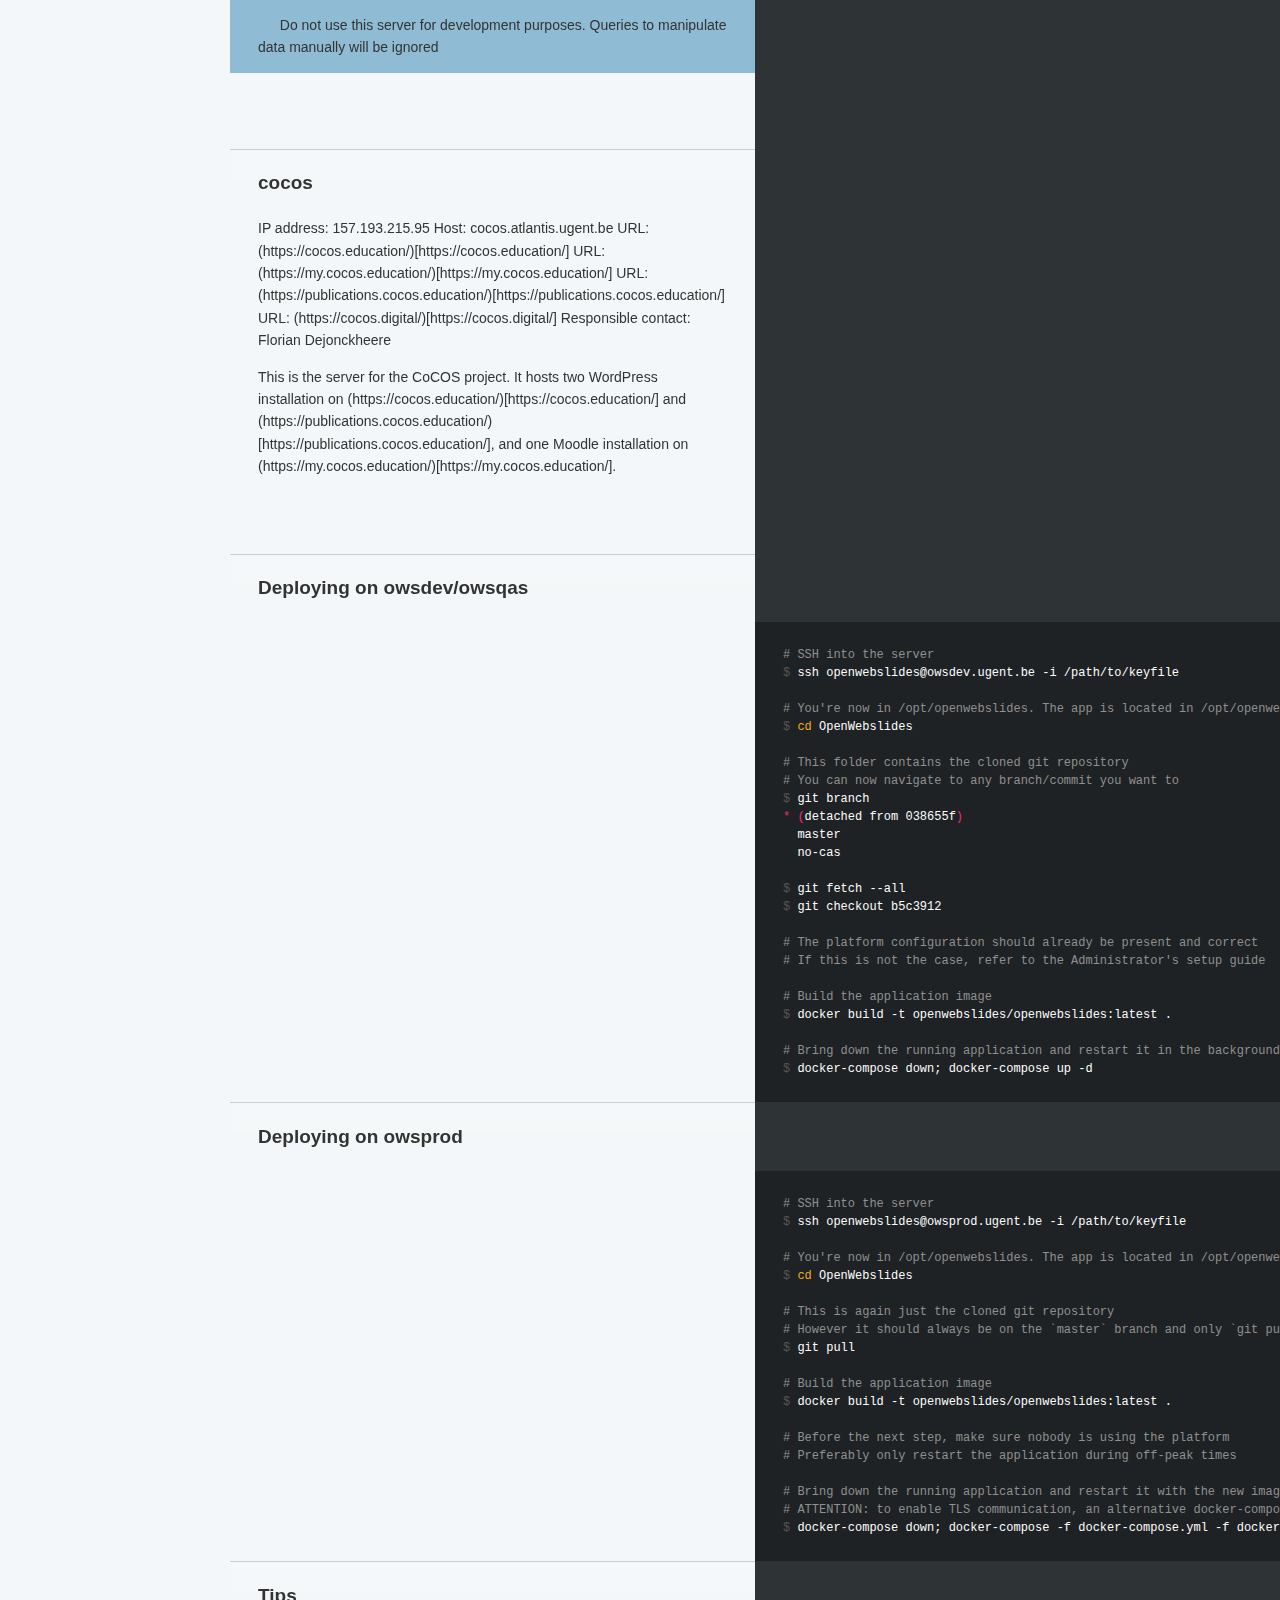
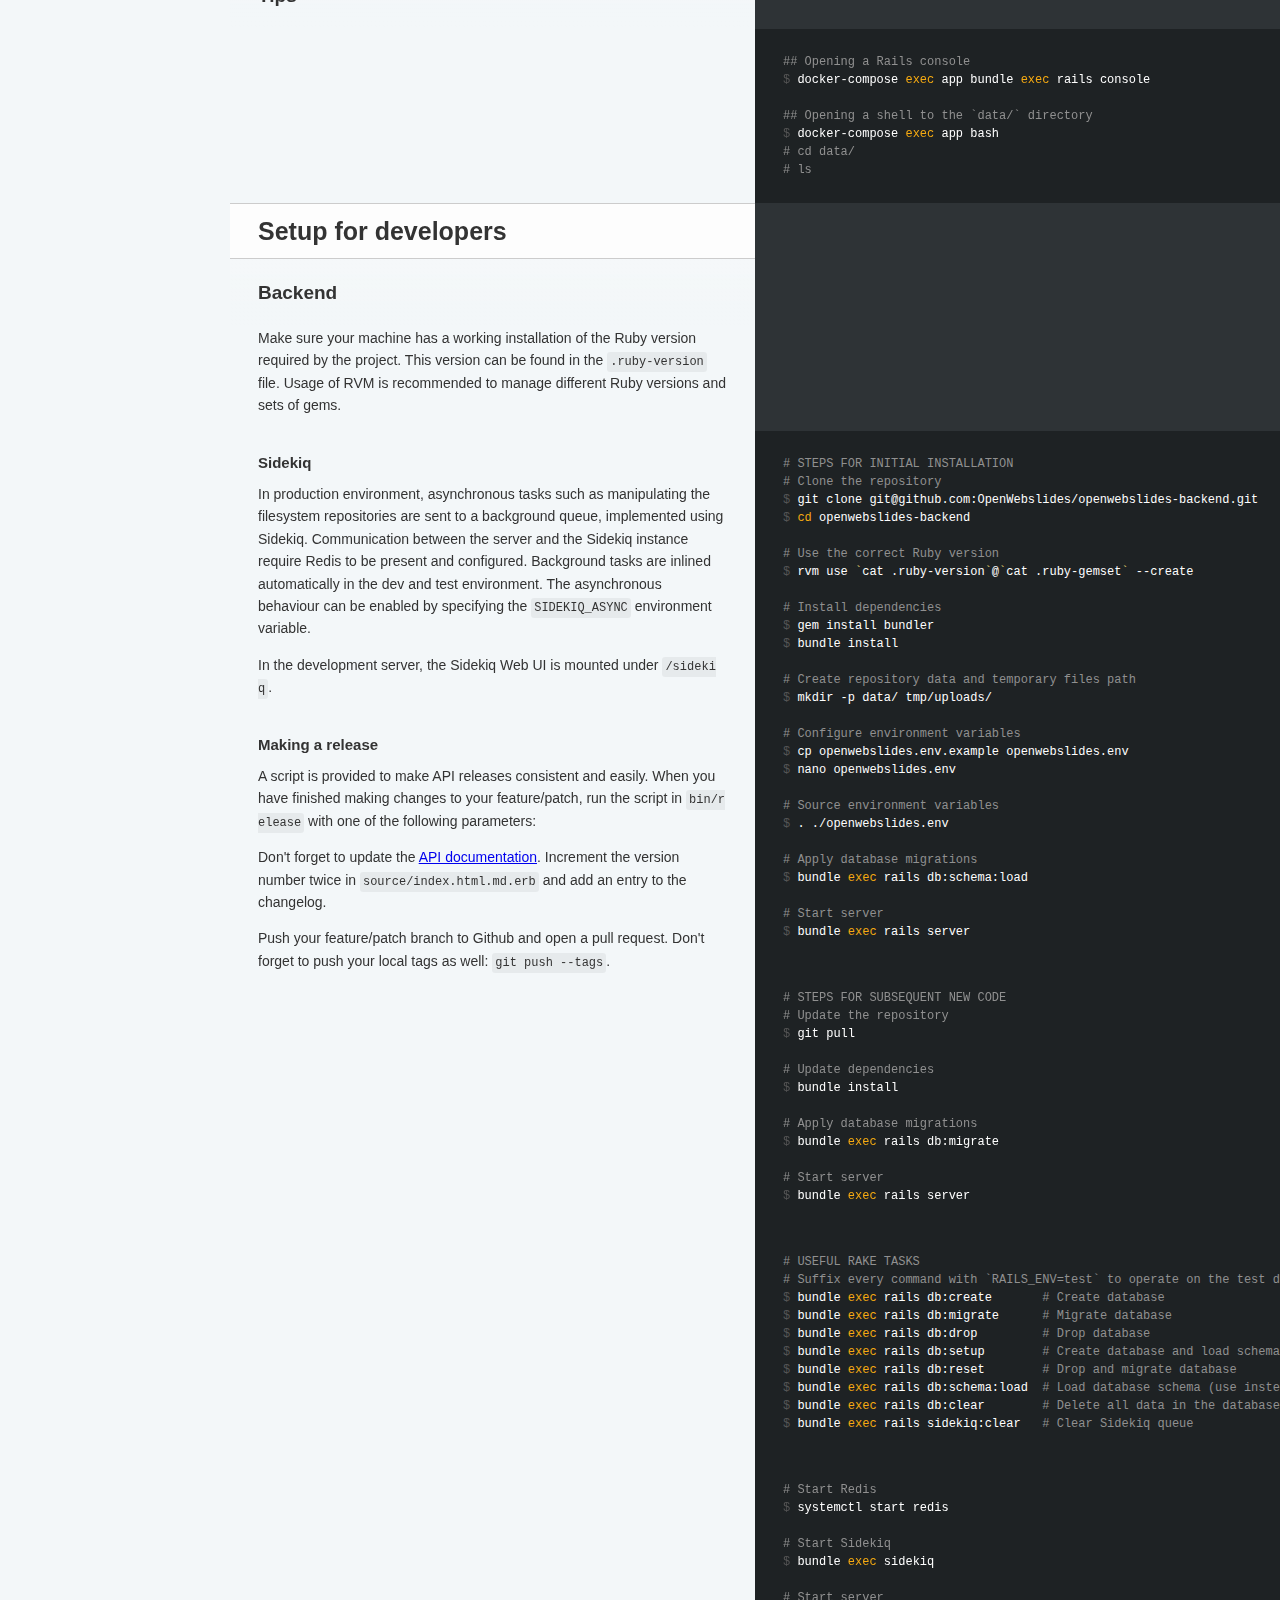
==== commit 093bcb3d: "publish: Add createdAt and updatedAt to Topics API" ====
--- a/index.html
+++ b/index.html
@@ -212,7 +212,7 @@
     <div class="toc-wrapper">
       <img src="images/logo.png" class="logo" alt="Logo" />
       <div class="toc-link" style="text-align: center;">
-        <h2>API version: 11.0.0</h2>
+        <h2>API version: 11.1.0</h2>
       </div>
         <div class="search">
           <input type="text" class="search" id="input-search" placeholder="Search">
@@ -245,6 +245,9 @@
           <li>
             <a href="#changelog" class="toc-h1 toc-link" data-title="Changelog">Changelog</a>
               <ul class="toc-list-h2">
+                  <li>
+                    <a href="#api-v11-1" class="toc-h2 toc-link" data-title="API v11.1">API v11.1</a>
+                  </li>
                   <li>
                     <a href="#api-v11" class="toc-h2 toc-link" data-title="API v11">API v11</a>
                   </li>
@@ -705,6 +708,14 @@
 <p>The changelog contains a summary of changes made in a major/minor API release.
 It should also include a list of endpoints that were modified.
 For patch release changelogs, see the git tags and commit messages.</p>
+<h2 id='api-v11-1'>API v11.1</h2>
+<ul>
+<li>Add <code>createdAt</code>, <code>updatedAt</code> attributes to Topic
+
+<ul>
+<li><a href="#get-a-topic"><code>GET /topics/:id</code></a>: add <code>createdAt</code>, <code>updatedAt</code> metadata</li>
+</ul></li>
+</ul>
 <h2 id='api-v11'>API v11</h2>
 <ul>
 <li>Add <code>pending</code>, <code>incompatible</code> and <code>working</code> states to PullRequest
@@ -1289,7 +1300,7 @@
   You must replace the JWT in the examples with a JWT obtained from the <a href="#token-api">Token API</a>.
 </aside>
 <pre class="highlight http tab-http"><code><span class="nf">GET</span> <span class="nn">https://openwebslid.es/api/users</span> <span class="k">HTTP</span><span class="o">/</span><span class="m">1.1</span>
-<span class="na">Accept</span><span class="p">:</span> <span class="s">application/vnd.api+json, application/vnd.openwebslides+json; version="~&gt;11"</span>
+<span class="na">Accept</span><span class="p">:</span> <span class="s">application/vnd.api+json, application/vnd.openwebslides+json; version="~&gt;11.1"</span>
 <span class="na">Authorization</span><span class="p">:</span> <span class="s">Bearer TOKEN</span>
 </code></pre>
 <blockquote>
@@ -1307,7 +1318,7 @@
 <p>Request</p>
 </blockquote>
 <pre class="highlight http tab-http"><code><span class="nf">GET</span> <span class="nn">https://openwebslid.es/api/users/1/alerts</span> <span class="k">HTTP</span><span class="o">/</span><span class="m">1.1</span>
-<span class="na">Accept</span><span class="p">:</span> <span class="s">application/vnd.api+json, application/vnd.openwebslides+json; version="~&gt;11"</span>
+<span class="na">Accept</span><span class="p">:</span> <span class="s">application/vnd.api+json, application/vnd.openwebslides+json; version="~&gt;11.1"</span>
 <span class="na">Authorization</span><span class="p">:</span> <span class="s">User 1</span>
 </code></pre><h2 id='versioning'>Versioning</h2>
 <p>The API is semantically versioned.
@@ -1380,26 +1391,26 @@
 </tr>
 </tbody></table>
 <pre class="highlight http tab-http"><code><span class="nf">GET</span> <span class="nn">https://openwebslid.es/api/users</span> <span class="k">HTTP</span><span class="o">/</span><span class="m">1.1</span>
-<span class="na">Accept</span><span class="p">:</span> <span class="s">application/vnd.api+json, application/vnd.openwebslides+json; version="~&gt;11"</span>
+<span class="na">Accept</span><span class="p">:</span> <span class="s">application/vnd.api+json, application/vnd.openwebslides+json; version="~&gt;11.1"</span>
 <span class="na">Authorization</span><span class="p">:</span> <span class="s">Bearer TOKEN</span>
 </code></pre>
 <blockquote>
 <p>Success response</p>
 </blockquote>
 <pre class="highlight http tab-http"><code><span class="k">HTTP</span><span class="o">/</span><span class="m">1.1</span> <span class="m">200</span> <span class="ne">OK</span>
-<span class="na">Content-Type</span><span class="p">:</span> <span class="s">application/vnd.api+json, application/vnd.openwebslides+json; version=11.0.0</span>
+<span class="na">Content-Type</span><span class="p">:</span> <span class="s">application/vnd.api+json, application/vnd.openwebslides+json; version=11.1.0</span>
 </code></pre><pre class="highlight json tab-json"><code><span class="p">{</span><span class="err">...</span><span class="p">}</span><span class="w">
 </span></code></pre>
 <blockquote>
 <p>Failure response</p>
 </blockquote>
 <pre class="highlight http tab-http"><code><span class="k">HTTP</span><span class="o">/</span><span class="m">1.1</span> <span class="m">406</span> <span class="ne">Not Acceptable</span>
-<span class="na">Content-Type</span><span class="p">:</span> <span class="s">application/vnd.api+json, application/vnd.openwebslides+json; version=11.0.0</span>
+<span class="na">Content-Type</span><span class="p">:</span> <span class="s">application/vnd.api+json, application/vnd.openwebslides+json; version=11.1.0</span>
 </code></pre><pre class="highlight json tab-json"><code><span class="p">{</span><span class="w">
   </span><span class="s2">"errors"</span><span class="p">:</span><span class="w"> </span><span class="p">[</span><span class="w">
     </span><span class="p">{</span><span class="w">
       </span><span class="s2">"title"</span><span class="p">:</span><span class="w"> </span><span class="s2">"Unacceptable version"</span><span class="p">,</span><span class="w">
-      </span><span class="s2">"detail"</span><span class="p">:</span><span class="w"> </span><span class="s2">"The request cannot be fulfilled due to mismatching API version. The API version is '11.0.0'. This request specified 'some version'."</span><span class="p">,</span><span class="w">
+      </span><span class="s2">"detail"</span><span class="p">:</span><span class="w"> </span><span class="s2">"The request cannot be fulfilled due to mismatching API version. The API version is '11.1.0'. This request specified 'some version'."</span><span class="p">,</span><span class="w">
       </span><span class="s2">"code"</span><span class="p">:</span><span class="w"> </span><span class="s2">"406"</span><span class="p">,</span><span class="w">
       </span><span class="s2">"status"</span><span class="p">:</span><span class="w"> </span><span class="s2">"406"</span><span class="w">
     </span><span class="p">}</span><span class="w">
@@ -1412,9 +1423,9 @@
 and for all requests sending data the <code>Content-Type</code> header should be set to this value.
 For protected endpoints, a <code>Authorization</code> header is also required in the correct format as <a href="#authentication">described above</a>.</p>
 <pre class="highlight http tab-http"><code><span class="nf">POST</span> <span class="nn">https://openwebslid.es/api/topics</span> <span class="k">HTTP</span><span class="o">/</span><span class="m">1.1</span>
-<span class="na">Accept</span><span class="p">:</span> <span class="s">application/vnd.api+json, application/vnd.openwebslides+json; version="~&gt;11"</span>
-<span class="na">Content-Type</span><span class="p">:</span> <span class="s">application/vnd.api+json</span>
-<span class="na">Accept</span><span class="p">:</span> <span class="s">application/vnd.api+json, application/vnd.openwebslides+json; version="~&gt;11"</span>
+<span class="na">Accept</span><span class="p">:</span> <span class="s">application/vnd.api+json, application/vnd.openwebslides+json; version="~&gt;11.1"</span>
+<span class="na">Content-Type</span><span class="p">:</span> <span class="s">application/vnd.api+json</span>
+<span class="na">Accept</span><span class="p">:</span> <span class="s">application/vnd.api+json, application/vnd.openwebslides+json; version="~&gt;11.1"</span>
 <span class="na">Token</span><span class="p">:</span> <span class="s">Bearer eyJ0eXAiOiJKV1QiLCJhbGciOiJIUzI1NiJ9.eyJleHAiOjE1MDU3MjU4NzMsInN1YiI6MSwidmVyIjozfQ.1v_SvE8yQE-z9FiKoFhkWRXx9hJ4kQNRxz1uc8zXFjg</span>
 </code></pre><pre class="highlight json tab-json"><code><span class="p">{</span><span class="w">
   </span><span class="s2">"data"</span><span class="p">:</span><span class="w"> </span><span class="p">{</span><span class="w">
@@ -1472,6 +1483,10 @@
           </span><span class="s2">"related"</span><span class="p">:</span><span class="w"> </span><span class="s2">"https://openwebslid.es/api/topics/1/conversations"</span><span class="w">
         </span><span class="p">}</span><span class="w">
       </span><span class="p">}</span><span class="w">
+    </span><span class="p">},</span><span class="w">
+    </span><span class="s2">"meta"</span><span class="p">:</span><span class="w"> </span><span class="p">{</span><span class="w">
+      </span><span class="s2">"createdAt"</span><span class="p">:</span><span class="w"> </span><span class="s2">"1541668600"</span><span class="p">,</span><span class="w">
+      </span><span class="s2">"updatedAt"</span><span class="p">:</span><span class="w"> </span><span class="s2">"1541668600"</span><span class="w">
     </span><span class="p">}</span><span class="w">
   </span><span class="p">}</span><span class="w">
 </span><span class="p">}</span><span class="w">
@@ -1693,7 +1708,7 @@
 <td><code>createdAt</code></td>
 <td></td>
 <td>Integer</td>
-<td>Timestamp of the event. <strong>This attribute is included in the <code>meta</code> section.</strong></td>
+<td>Timestamp of creation <strong>This attribute is included in the <code>meta</code> section.</strong></td>
 </tr>
 </tbody></table>
 
@@ -1788,7 +1803,7 @@
 <p>Request</p>
 </blockquote>
 <pre class="highlight http tab-http"><code><span class="nf">GET</span> <span class="nn">https://openwebslid.es/api/users/1/alerts</span> <span class="k">HTTP</span><span class="o">/</span><span class="m">1.1</span>
-<span class="na">Accept</span><span class="p">:</span> <span class="s">application/vnd.api+json, application/vnd.openwebslides+json; version="~&gt;11"</span>
+<span class="na">Accept</span><span class="p">:</span> <span class="s">application/vnd.api+json, application/vnd.openwebslides+json; version="~&gt;11.1"</span>
 <span class="na">Authorization</span><span class="p">:</span> <span class="s">Bearer TOKEN</span>
 </code></pre>
 <blockquote>
@@ -1915,7 +1930,7 @@
 <p>Request</p>
 </blockquote>
 <pre class="highlight http tab-http"><code><span class="nf">PATCH</span> <span class="nn">https://openwebslid.es/api/alerts/1</span> <span class="k">HTTP</span><span class="o">/</span><span class="m">1.1</span>
-<span class="na">Accept</span><span class="p">:</span> <span class="s">application/vnd.api+json, application/vnd.openwebslides+json; version="~&gt;11"</span>
+<span class="na">Accept</span><span class="p">:</span> <span class="s">application/vnd.api+json, application/vnd.openwebslides+json; version="~&gt;11.1"</span>
 <span class="na">Content-Type</span><span class="p">:</span> <span class="s">application/vnd.api+json</span>
 <span class="na">Authorization</span><span class="p">:</span> <span class="s">Bearer TOKEN</span>
 </code></pre><pre class="highlight json tab-json"><code><span class="p">{</span><span class="w">
@@ -2037,7 +2052,7 @@
 <p>Request</p>
 </blockquote>
 <pre class="highlight http tab-http"><code><span class="nf">POST</span> <span class="nn">https://openwebslid.es/api/confirmation</span> <span class="k">HTTP</span><span class="o">/</span><span class="m">1.1</span>
-<span class="na">Accept</span><span class="p">:</span> <span class="s">application/vnd.api+json, application/vnd.openwebslides+json; version="~&gt;11"</span>
+<span class="na">Accept</span><span class="p">:</span> <span class="s">application/vnd.api+json, application/vnd.openwebslides+json; version="~&gt;11.1"</span>
 <span class="na">Content-Type</span><span class="p">:</span> <span class="s">application/vnd.api+json</span>
 </code></pre><pre class="highlight json tab-json"><code><span class="p">{</span><span class="w">
   </span><span class="s2">"data"</span><span class="p">:</span><span class="w"> </span><span class="p">{</span><span class="w">
@@ -2083,7 +2098,7 @@
 <p>Request</p>
 </blockquote>
 <pre class="highlight http tab-http"><code><span class="nf">PATCH</span> <span class="nn">https://openwebslid.es/api/confirmation</span> <span class="k">HTTP</span><span class="o">/</span><span class="m">1.1</span>
-<span class="na">Accept</span><span class="p">:</span> <span class="s">application/vnd.api+json, application/vnd.openwebslides+json; version="~&gt;11"</span>
+<span class="na">Accept</span><span class="p">:</span> <span class="s">application/vnd.api+json, application/vnd.openwebslides+json; version="~&gt;11.1"</span>
 <span class="na">Content-Type</span><span class="p">:</span> <span class="s">application/vnd.api+json</span>
 </code></pre><pre class="highlight json tab-json"><code><span class="p">{</span><span class="w">
   </span><span class="s2">"data"</span><span class="p">:</span><span class="w"> </span><span class="p">{</span><span class="w">
@@ -2202,7 +2217,7 @@
 <td><code>createdAt</code></td>
 <td></td>
 <td>Integer</td>
-<td>Timestamp of the event. <strong>This attribute is included in the <code>meta</code> section.</strong></td>
+<td>Timestamp of creation <strong>This attribute is included in the <code>meta</code> section.</strong></td>
 </tr>
 </tbody></table>
 
@@ -2214,7 +2229,7 @@
 <p>Request</p>
 </blockquote>
 <pre class="highlight http tab-http"><code><span class="nf">GET</span> <span class="nn">https://openwebslid.es/api/feedItems</span> <span class="k">HTTP</span><span class="o">/</span><span class="m">1.1</span>
-<span class="na">Accept</span><span class="p">:</span> <span class="s">application/vnd.api+json, application/vnd.openwebslides+json; version="~&gt;11"</span>
+<span class="na">Accept</span><span class="p">:</span> <span class="s">application/vnd.api+json, application/vnd.openwebslides+json; version="~&gt;11.1"</span>
 </code></pre>
 <blockquote>
 <p>Success response</p>
@@ -2298,7 +2313,7 @@
 <p>Request</p>
 </blockquote>
 <pre class="highlight http tab-http"><code><span class="nf">POST</span> <span class="nn">https://openwebslid.es/api/password</span> <span class="k">HTTP</span><span class="o">/</span><span class="m">1.1</span>
-<span class="na">Accept</span><span class="p">:</span> <span class="s">application/vnd.api+json, application/vnd.openwebslides+json; version="~&gt;11"</span>
+<span class="na">Accept</span><span class="p">:</span> <span class="s">application/vnd.api+json, application/vnd.openwebslides+json; version="~&gt;11.1"</span>
 <span class="na">Content-Type</span><span class="p">:</span> <span class="s">application/vnd.api+json</span>
 </code></pre><pre class="highlight json tab-json"><code><span class="p">{</span><span class="w">
   </span><span class="s2">"data"</span><span class="p">:</span><span class="w"> </span><span class="p">{</span><span class="w">
@@ -2349,7 +2364,7 @@
 <p>Request</p>
 </blockquote>
 <pre class="highlight http tab-http"><code><span class="nf">PATCH</span> <span class="nn">https://openwebslid.es/api/password</span> <span class="k">HTTP</span><span class="o">/</span><span class="m">1.1</span>
-<span class="na">Accept</span><span class="p">:</span> <span class="s">application/vnd.api+json, application/vnd.openwebslides+json; version="~&gt;11"</span>
+<span class="na">Accept</span><span class="p">:</span> <span class="s">application/vnd.api+json, application/vnd.openwebslides+json; version="~&gt;11.1"</span>
 <span class="na">Content-Type</span><span class="p">:</span> <span class="s">application/vnd.api+json</span>
 </code></pre><pre class="highlight json tab-json"><code><span class="p">{</span><span class="w">
   </span><span class="s2">"data"</span><span class="p">:</span><span class="w"> </span><span class="p">{</span><span class="w">
@@ -2504,7 +2519,7 @@
 <p>Request</p>
 </blockquote>
 <pre class="highlight http tab-http"><code><span class="nf">POST</span> <span class="nn">https://openwebslid.es/api/pullRequests</span> <span class="k">HTTP</span><span class="o">/</span><span class="m">1.1</span>
-<span class="na">Accept</span><span class="p">:</span> <span class="s">application/vnd.api+json, application/vnd.openwebslides+json; version="~&gt;11"</span>
+<span class="na">Accept</span><span class="p">:</span> <span class="s">application/vnd.api+json, application/vnd.openwebslides+json; version="~&gt;11.1"</span>
 <span class="na">Content-Type</span><span class="p">:</span> <span class="s">application/vnd.api+json</span>
 <span class="na">Authorization</span><span class="p">:</span> <span class="s">Bearer TOKEN</span>
 </code></pre><pre class="highlight json tab-json"><code><span class="p">{</span><span class="w">
@@ -2676,7 +2691,7 @@
 <td><code>createdAt</code></td>
 <td></td>
 <td>Integer</td>
-<td>Timestamp of the event. <strong>This attribute is included in the <code>meta</code> section.</strong></td>
+<td>Timestamp of creation <strong>This attribute is included in the <code>meta</code> section.</strong></td>
 </tr>
 </tbody></table>
 
@@ -2767,7 +2782,7 @@
 <p>Request</p>
 </blockquote>
 <pre class="highlight http tab-http"><code><span class="nf">GET</span> <span class="nn">https://openwebslid.es/api/pullRequests/1</span> <span class="k">HTTP</span><span class="o">/</span><span class="m">1.1</span>
-<span class="na">Accept</span><span class="p">:</span> <span class="s">application/vnd.api+json, application/vnd.openwebslides+json; version="~&gt;11"</span>
+<span class="na">Accept</span><span class="p">:</span> <span class="s">application/vnd.api+json, application/vnd.openwebslides+json; version="~&gt;11.1"</span>
 </code></pre>
 <blockquote>
 <p>Success response</p>
@@ -2859,7 +2874,7 @@
 <p>Request</p>
 </blockquote>
 <pre class="highlight http tab-http"><code><span class="nf">PATCH</span> <span class="nn">https://openwebslid.es/api/pullRequests/1</span> <span class="k">HTTP</span><span class="o">/</span><span class="m">1.1</span>
-<span class="na">Accept</span><span class="p">:</span> <span class="s">application/vnd.api+json, application/vnd.openwebslides+json; version="~&gt;11"</span>
+<span class="na">Accept</span><span class="p">:</span> <span class="s">application/vnd.api+json, application/vnd.openwebslides+json; version="~&gt;11.1"</span>
 <span class="na">Content-Type</span><span class="p">:</span> <span class="s">application/vnd.api+json</span>
 <span class="na">Authorization</span><span class="p">:</span> <span class="s">Bearer TOKEN</span>
 </code></pre><pre class="highlight json tab-json"><code><span class="p">{</span><span class="w">
@@ -2987,7 +3002,7 @@
 <p>Request</p>
 </blockquote>
 <pre class="highlight http tab-http"><code><span class="nf">PATCH</span> <span class="nn">https://openwebslid.es/api/pullRequests/1</span> <span class="k">HTTP</span><span class="o">/</span><span class="m">1.1</span>
-<span class="na">Accept</span><span class="p">:</span> <span class="s">application/vnd.api+json, application/vnd.openwebslides+json; version="~&gt;11"</span>
+<span class="na">Accept</span><span class="p">:</span> <span class="s">application/vnd.api+json, application/vnd.openwebslides+json; version="~&gt;11.1"</span>
 <span class="na">Content-Type</span><span class="p">:</span> <span class="s">application/vnd.api+json</span>
 <span class="na">Authorization</span><span class="p">:</span> <span class="s">Bearer TOKEN</span>
 </code></pre><pre class="highlight json tab-json"><code><span class="p">{</span><span class="w">
@@ -3102,7 +3117,7 @@
 <p>Request</p>
 </blockquote>
 <pre class="highlight http tab-http"><code><span class="nf">POST</span> <span class="nn">https://openwebslid.es/api/token</span> <span class="k">HTTP</span><span class="o">/</span><span class="m">1.1</span>
-<span class="na">Accept</span><span class="p">:</span> <span class="s">application/vnd.api+json, application/vnd.openwebslides+json; version="~&gt;11"</span>
+<span class="na">Accept</span><span class="p">:</span> <span class="s">application/vnd.api+json, application/vnd.openwebslides+json; version="~&gt;11.1"</span>
 <span class="na">Content-Type</span><span class="p">:</span> <span class="s">application/vnd.api+json</span>
 </code></pre><pre class="highlight json tab-json"><code><span class="p">{</span><span class="w">
   </span><span class="s2">"data"</span><span class="p">:</span><span class="w"> </span><span class="p">{</span><span class="w">
@@ -3195,7 +3210,7 @@
 <p>Request</p>
 </blockquote>
 <pre class="highlight http tab-http"><code><span class="nf">DELETE</span> <span class="nn">https://openwebslid.es/api/token</span> <span class="k">HTTP</span><span class="o">/</span><span class="m">1.1</span>
-<span class="na">Accept</span><span class="p">:</span> <span class="s">application/vnd.api+json, application/vnd.openwebslides+json; version="~&gt;11"</span>
+<span class="na">Accept</span><span class="p">:</span> <span class="s">application/vnd.api+json, application/vnd.openwebslides+json; version="~&gt;11.1"</span>
 <span class="na">Authorization</span><span class="p">:</span> <span class="s">Bearer TOKEN</span>
 </code></pre>
 <blockquote>
@@ -3234,7 +3249,7 @@
 <p>Request</p>
 </blockquote>
 <pre class="highlight http tab-http"><code><span class="nf">GET</span> <span class="nn">https://openwebslid.es/api/topics</span> <span class="k">HTTP</span><span class="o">/</span><span class="m">1.1</span>
-<span class="na">Accept</span><span class="p">:</span> <span class="s">application/vnd.api+json, application/vnd.openwebslides+json; version="~&gt;11"</span>
+<span class="na">Accept</span><span class="p">:</span> <span class="s">application/vnd.api+json, application/vnd.openwebslides+json; version="~&gt;11.1"</span>
 </code></pre>
 <blockquote>
 <p>Response</p>
@@ -3298,6 +3313,10 @@
             </span><span class="s2">"related"</span><span class="p">:</span><span class="w"> </span><span class="s2">"https://openwebslid.es/api/topics/1/conversations"</span><span class="w">
           </span><span class="p">}</span><span class="w">
         </span><span class="p">}</span><span class="w">
+      </span><span class="p">},</span><span class="w">
+      </span><span class="s2">"meta"</span><span class="p">:</span><span class="w"> </span><span class="p">{</span><span class="w">
+        </span><span class="s2">"createdAt"</span><span class="p">:</span><span class="w"> </span><span class="s2">"1541668600"</span><span class="p">,</span><span class="w">
+        </span><span class="s2">"updatedAt"</span><span class="p">:</span><span class="w"> </span><span class="s2">"1541668600"</span><span class="w">
       </span><span class="p">}</span><span class="w">
     </span><span class="p">}</span><span class="w">
   </span><span class="p">],</span><span class="w">
@@ -3363,7 +3382,7 @@
 <p>Request</p>
 </blockquote>
 <pre class="highlight http tab-http"><code><span class="nf">POST</span> <span class="nn">https://openwebslid.es/api/topics</span> <span class="k">HTTP</span><span class="o">/</span><span class="m">1.1</span>
-<span class="na">Accept</span><span class="p">:</span> <span class="s">application/vnd.api+json, application/vnd.openwebslides+json; version="~&gt;11"</span>
+<span class="na">Accept</span><span class="p">:</span> <span class="s">application/vnd.api+json, application/vnd.openwebslides+json; version="~&gt;11.1"</span>
 <span class="na">Content-Type</span><span class="p">:</span> <span class="s">application/vnd.api+json</span>
 <span class="na">Authorization</span><span class="p">:</span> <span class="s">Bearer TOKEN</span>
 </code></pre><pre class="highlight json tab-json"><code><span class="p">{</span><span class="w">
@@ -3448,6 +3467,10 @@
           </span><span class="s2">"related"</span><span class="p">:</span><span class="w"> </span><span class="s2">"https://openwebslid.es/api/topics/1/conversations"</span><span class="w">
         </span><span class="p">}</span><span class="w">
       </span><span class="p">}</span><span class="w">
+    </span><span class="p">},</span><span class="w">
+    </span><span class="s2">"meta"</span><span class="p">:</span><span class="w"> </span><span class="p">{</span><span class="w">
+      </span><span class="s2">"createdAt"</span><span class="p">:</span><span class="w"> </span><span class="s2">"1541668600"</span><span class="p">,</span><span class="w">
+      </span><span class="s2">"updatedAt"</span><span class="p">:</span><span class="w"> </span><span class="s2">"1541668600"</span><span class="w">
     </span><span class="p">}</span><span class="w">
   </span><span class="p">}</span><span class="w">
 </span><span class="p">}</span><span class="w">
@@ -3526,6 +3549,18 @@
 <td>String</td>
 <td>Topic description</td>
 </tr>
+<tr>
+<td><code>createdAt</code></td>
+<td></td>
+<td>Integer</td>
+<td>Timestamp of creation <strong>This attribute is included in the <code>meta</code> section.</strong></td>
+</tr>
+<tr>
+<td><code>updatedAt</code></td>
+<td></td>
+<td>Integer</td>
+<td>Timestamp of last change <strong>This attribute is included in the <code>meta</code> section.</strong></td>
+</tr>
 </tbody></table>
 
 <p><strong>Response relationships</strong></p>
@@ -3585,7 +3620,7 @@
 <p>JSON Request</p>
 </blockquote>
 <pre class="highlight http tab-http"><code><span class="nf">GET</span> <span class="nn">https://openwebslid.es/api/topics/1</span> <span class="k">HTTP</span><span class="o">/</span><span class="m">1.1</span>
-<span class="na">Accept</span><span class="p">:</span> <span class="s">application/vnd.api+json, application/vnd.openwebslides+json; version="~&gt;11"</span>
+<span class="na">Accept</span><span class="p">:</span> <span class="s">application/vnd.api+json, application/vnd.openwebslides+json; version="~&gt;11.1"</span>
 </code></pre>
 <blockquote>
 <p>Success response</p>
@@ -3648,6 +3683,10 @@
           </span><span class="s2">"related"</span><span class="p">:</span><span class="w"> </span><span class="s2">"https://openwebslid.es/api/topics/1/conversations"</span><span class="w">
         </span><span class="p">}</span><span class="w">
       </span><span class="p">}</span><span class="w">
+    </span><span class="p">},</span><span class="w">
+    </span><span class="s2">"meta"</span><span class="p">:</span><span class="w"> </span><span class="p">{</span><span class="w">
+      </span><span class="s2">"createdAt"</span><span class="p">:</span><span class="w"> </span><span class="s2">"1541668600"</span><span class="p">,</span><span class="w">
+      </span><span class="s2">"updatedAt"</span><span class="p">:</span><span class="w"> </span><span class="s2">"1541668600"</span><span class="w">
     </span><span class="p">}</span><span class="w">
   </span><span class="p">}</span><span class="w">
 </span><span class="p">}</span><span class="w">
@@ -3688,7 +3727,7 @@
 <p>JSON Request</p>
 </blockquote>
 <pre class="highlight http tab-http"><code><span class="nf">PATCH</span> <span class="nn">https://openwebslid.es/api/topics/1</span> <span class="k">HTTP</span><span class="o">/</span><span class="m">1.1</span>
-<span class="na">Accept</span><span class="p">:</span> <span class="s">application/vnd.api+json, application/vnd.openwebslides+json; version="~&gt;11"</span>
+<span class="na">Accept</span><span class="p">:</span> <span class="s">application/vnd.api+json, application/vnd.openwebslides+json; version="~&gt;11.1"</span>
 <span class="na">Content-Type</span><span class="p">:</span> <span class="s">application/vnd.api+json</span>
 <span class="na">Authorization</span><span class="p">:</span> <span class="s">Bearer TOKEN</span>
 </code></pre><pre class="highlight json tab-json"><code><span class="p">{</span><span class="w">
@@ -3764,6 +3803,10 @@
           </span><span class="s2">"related"</span><span class="p">:</span><span class="w"> </span><span class="s2">"https://openwebslid.es/api/topics/1/conversations"</span><span class="w">
         </span><span class="p">}</span><span class="w">
       </span><span class="p">}</span><span class="w">
+    </span><span class="p">},</span><span class="w">
+    </span><span class="s2">"meta"</span><span class="p">:</span><span class="w"> </span><span class="p">{</span><span class="w">
+      </span><span class="s2">"createdAt"</span><span class="p">:</span><span class="w"> </span><span class="s2">"1541668600"</span><span class="p">,</span><span class="w">
+      </span><span class="s2">"updatedAt"</span><span class="p">:</span><span class="w"> </span><span class="s2">"1541668600"</span><span class="w">
     </span><span class="p">}</span><span class="w">
   </span><span class="p">}</span><span class="w">
 </span><span class="p">}</span><span class="w">
@@ -3821,7 +3864,7 @@
 <p>Request</p>
 </blockquote>
 <pre class="highlight http tab-http"><code><span class="nf">DELETE</span> <span class="nn">https://openwebslid.es/api/topics/1</span> <span class="k">HTTP</span><span class="o">/</span><span class="m">1.1</span>
-<span class="na">Accept</span><span class="p">:</span> <span class="s">application/vnd.api+json, application/vnd.openwebslides+json; version="~&gt;11"</span>
+<span class="na">Accept</span><span class="p">:</span> <span class="s">application/vnd.api+json, application/vnd.openwebslides+json; version="~&gt;11.1"</span>
 <span class="na">Authorization</span><span class="p">:</span> <span class="s">Bearer TOKEN</span>
 </code></pre>
 <blockquote>
@@ -3871,7 +3914,7 @@
 <p>JSON Request</p>
 </blockquote>
 <pre class="highlight http tab-http"><code><span class="nf">GET</span> <span class="nn">https://openwebslid.es/api/topics/1/content</span> <span class="k">HTTP</span><span class="o">/</span><span class="m">1.1</span>
-<span class="na">Accept</span><span class="p">:</span> <span class="s">application/vnd.api+json, application/vnd.openwebslides+json; version="~&gt;11"</span>
+<span class="na">Accept</span><span class="p">:</span> <span class="s">application/vnd.api+json, application/vnd.openwebslides+json; version="~&gt;11.1"</span>
 </code></pre>
 <blockquote>
 <p>Success response</p>
@@ -3992,7 +4035,7 @@
 <p>Request</p>
 </blockquote>
 <pre class="highlight http tab-http"><code><span class="nf">PATCH</span> <span class="nn">https://openwebslid.es/api/topics/1/content</span> <span class="k">HTTP</span><span class="o">/</span><span class="m">1.1</span>
-<span class="na">Accept</span><span class="p">:</span> <span class="s">application/vnd.api+json, application/vnd.openwebslides+json; version="~&gt;11"</span>
+<span class="na">Accept</span><span class="p">:</span> <span class="s">application/vnd.api+json, application/vnd.openwebslides+json; version="~&gt;11.1"</span>
 <span class="na">Content-Type</span><span class="p">:</span> <span class="s">application/vnd.api+json</span>
 <span class="na">Authorization</span><span class="p">:</span> <span class="s">Bearer TOKEN</span>
 </code></pre><pre class="highlight json tab-json"><code><span class="p">{</span><span class="w">
@@ -4080,7 +4123,7 @@
 <p>Request</p>
 </blockquote>
 <pre class="highlight http tab-http"><code><span class="nf">POST</span> <span class="nn">https://openwebslid.es/api/topics/1/fork</span> <span class="k">HTTP</span><span class="o">/</span><span class="m">1.1</span>
-<span class="na">Accept</span><span class="p">:</span> <span class="s">application/vnd.api+json, application/vnd.openwebslides+json; version="~&gt;11"</span>
+<span class="na">Accept</span><span class="p">:</span> <span class="s">application/vnd.api+json, application/vnd.openwebslides+json; version="~&gt;11.1"</span>
 <span class="na">Authorization</span><span class="p">:</span> <span class="s">Bearer TOKEN</span>
 </code></pre>
 <blockquote>
@@ -4144,6 +4187,10 @@
           </span><span class="s2">"related"</span><span class="p">:</span><span class="w"> </span><span class="s2">"https://openwebslid.es/api/topics/1/conversations"</span><span class="w">
         </span><span class="p">}</span><span class="w">
       </span><span class="p">}</span><span class="w">
+    </span><span class="p">},</span><span class="w">
+    </span><span class="s2">"meta"</span><span class="p">:</span><span class="w"> </span><span class="p">{</span><span class="w">
+      </span><span class="s2">"createdAt"</span><span class="p">:</span><span class="w"> </span><span class="s2">"1541668600"</span><span class="p">,</span><span class="w">
+      </span><span class="s2">"updatedAt"</span><span class="p">:</span><span class="w"> </span><span class="s2">"1541668600"</span><span class="w">
     </span><span class="p">}</span><span class="w">
   </span><span class="p">}</span><span class="w">
 </span><span class="p">}</span><span class="w">
@@ -4181,7 +4228,7 @@
 <p>Request</p>
 </blockquote>
 <pre class="highlight http tab-http"><code><span class="nf">GET</span> <span class="nn">https://openwebslid.es/api/users</span> <span class="k">HTTP</span><span class="o">/</span><span class="m">1.1</span>
-<span class="na">Accept</span><span class="p">:</span> <span class="s">application/vnd.api+json, application/vnd.openwebslides+json; version="~&gt;11"</span>
+<span class="na">Accept</span><span class="p">:</span> <span class="s">application/vnd.api+json, application/vnd.openwebslides+json; version="~&gt;11.1"</span>
 <span class="na">Authorization</span><span class="p">:</span> <span class="s">Bearer TOKEN</span>
 </code></pre>
 <blockquote>
@@ -4335,7 +4382,7 @@
 <p>Request</p>
 </blockquote>
 <pre class="highlight http tab-http"><code><span class="nf">POST</span> <span class="nn">https://openwebslid.es/api/users</span> <span class="k">HTTP</span><span class="o">/</span><span class="m">1.1</span>
-<span class="na">Accept</span><span class="p">:</span> <span class="s">application/vnd.api+json, application/vnd.openwebslides+json; version="~&gt;11"</span>
+<span class="na">Accept</span><span class="p">:</span> <span class="s">application/vnd.api+json, application/vnd.openwebslides+json; version="~&gt;11.1"</span>
 <span class="na">Content-Type</span><span class="p">:</span> <span class="s">application/vnd.api+json</span>
 </code></pre><pre class="highlight json tab-json"><code><span class="p">{</span><span class="w">
   </span><span class="s2">"data"</span><span class="p">:</span><span class="w"> </span><span class="p">{</span><span class="w">
@@ -4499,7 +4546,7 @@
 <p>Request</p>
 </blockquote>
 <pre class="highlight http tab-http"><code><span class="nf">GET</span> <span class="nn">https://openwebslid.es/api/users/1</span> <span class="k">HTTP</span><span class="o">/</span><span class="m">1.1</span>
-<span class="na">Accept</span><span class="p">:</span> <span class="s">application/vnd.api+json, application/vnd.openwebslides+json; version="~&gt;11"</span>
+<span class="na">Accept</span><span class="p">:</span> <span class="s">application/vnd.api+json, application/vnd.openwebslides+json; version="~&gt;11.1"</span>
 </code></pre>
 <blockquote>
 <p>Success response</p>
@@ -4638,7 +4685,7 @@
 <p>Request</p>
 </blockquote>
 <pre class="highlight http tab-http"><code><span class="nf">PATCH</span> <span class="nn">https://openwebslid.es/api/users/1</span> <span class="k">HTTP</span><span class="o">/</span><span class="m">1.1</span>
-<span class="na">Accept</span><span class="p">:</span> <span class="s">application/vnd.api+json, application/vnd.openwebslides+json; version="~&gt;11"</span>
+<span class="na">Accept</span><span class="p">:</span> <span class="s">application/vnd.api+json, application/vnd.openwebslides+json; version="~&gt;11.1"</span>
 <span class="na">Content-Type</span><span class="p">:</span> <span class="s">application/vnd.api+json</span>
 <span class="na">Authorization</span><span class="p">:</span> <span class="s">Bearer TOKEN</span>
 </code></pre><pre class="highlight json tab-json"><code><span class="p">{</span><span class="w">
@@ -4741,7 +4788,7 @@
 <p>Request</p>
 </blockquote>
 <pre class="highlight http tab-http"><code><span class="nf">DELETE</span> <span class="nn">https://openwebslid.es/api/users/1</span> <span class="k">HTTP</span><span class="o">/</span><span class="m">1.1</span>
-<span class="na">Accept</span><span class="p">:</span> <span class="s">application/vnd.api+json, application/vnd.openwebslides+json; version="~&gt;11"</span>
+<span class="na">Accept</span><span class="p">:</span> <span class="s">application/vnd.api+json, application/vnd.openwebslides+json; version="~&gt;11.1"</span>
 <span class="na">Authorization</span><span class="p">:</span> <span class="s">Bearer TOKEN</span>
 </code></pre>
 <blockquote>
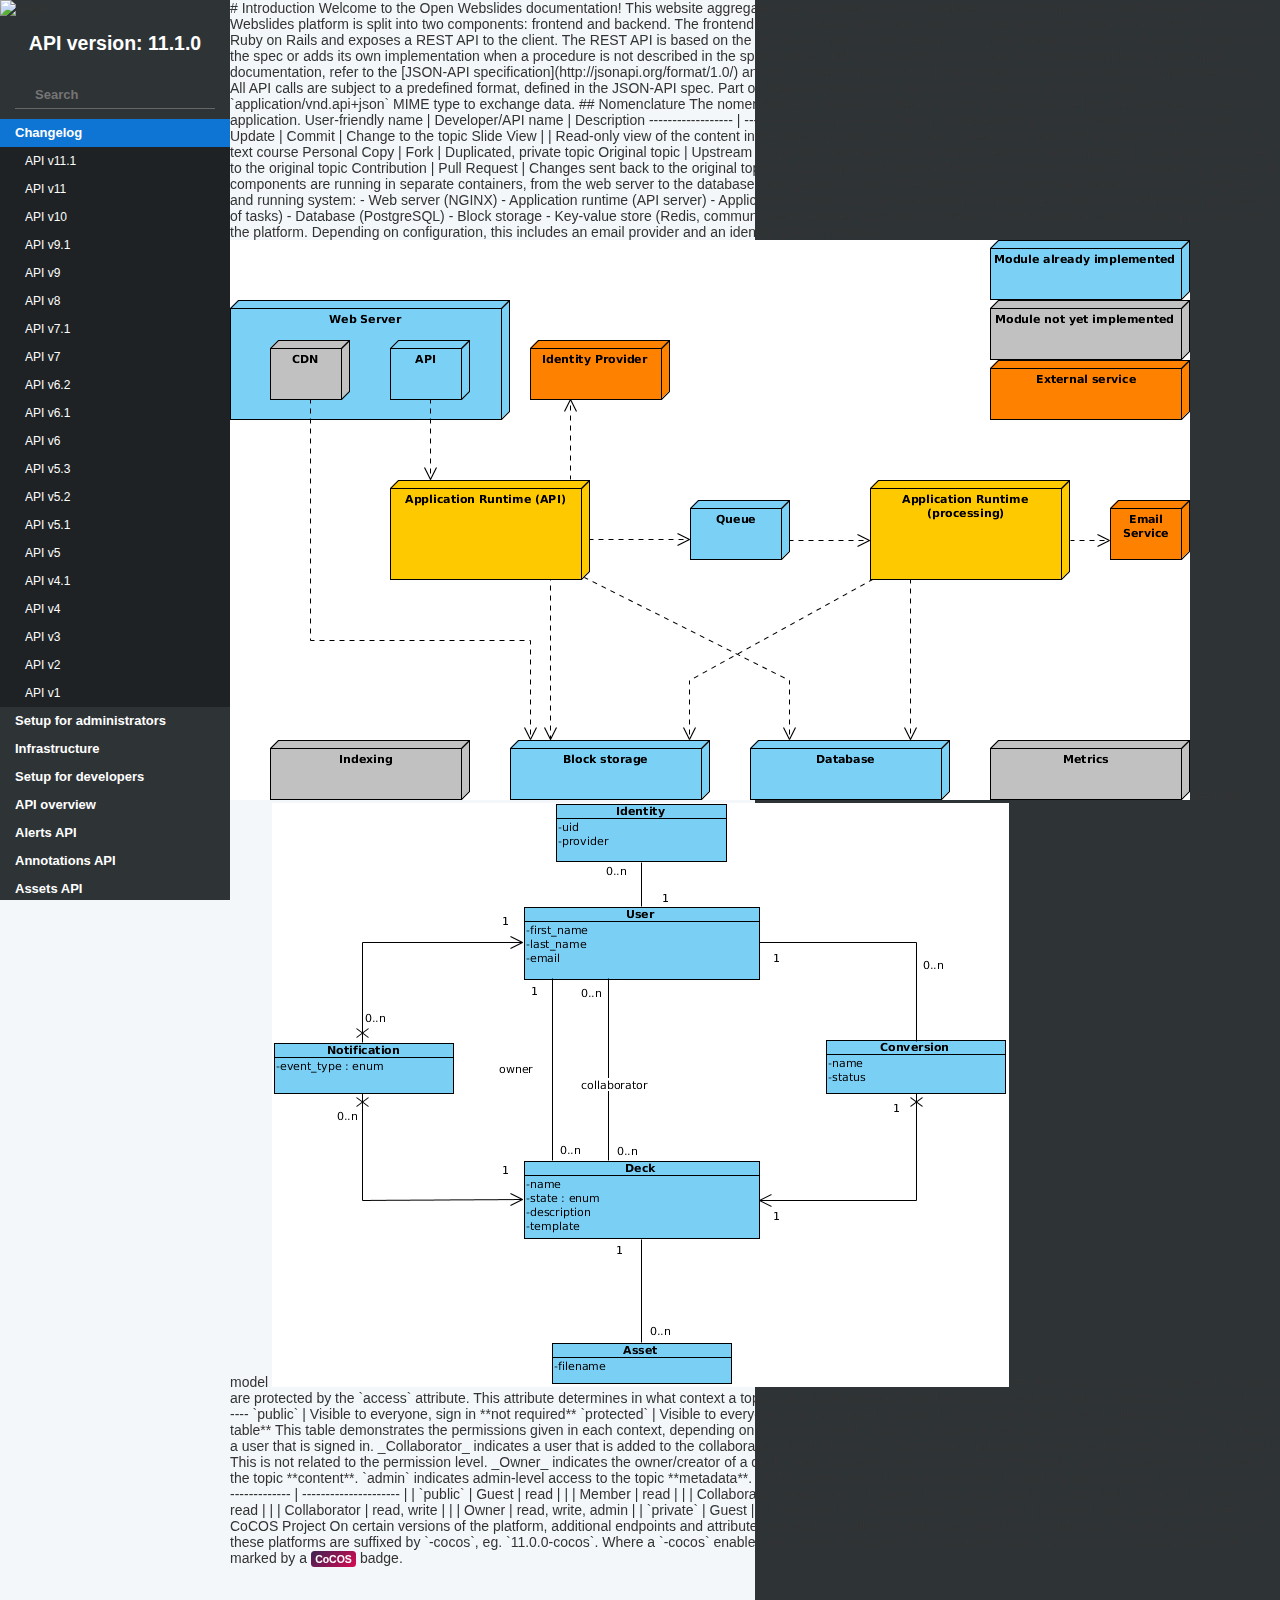
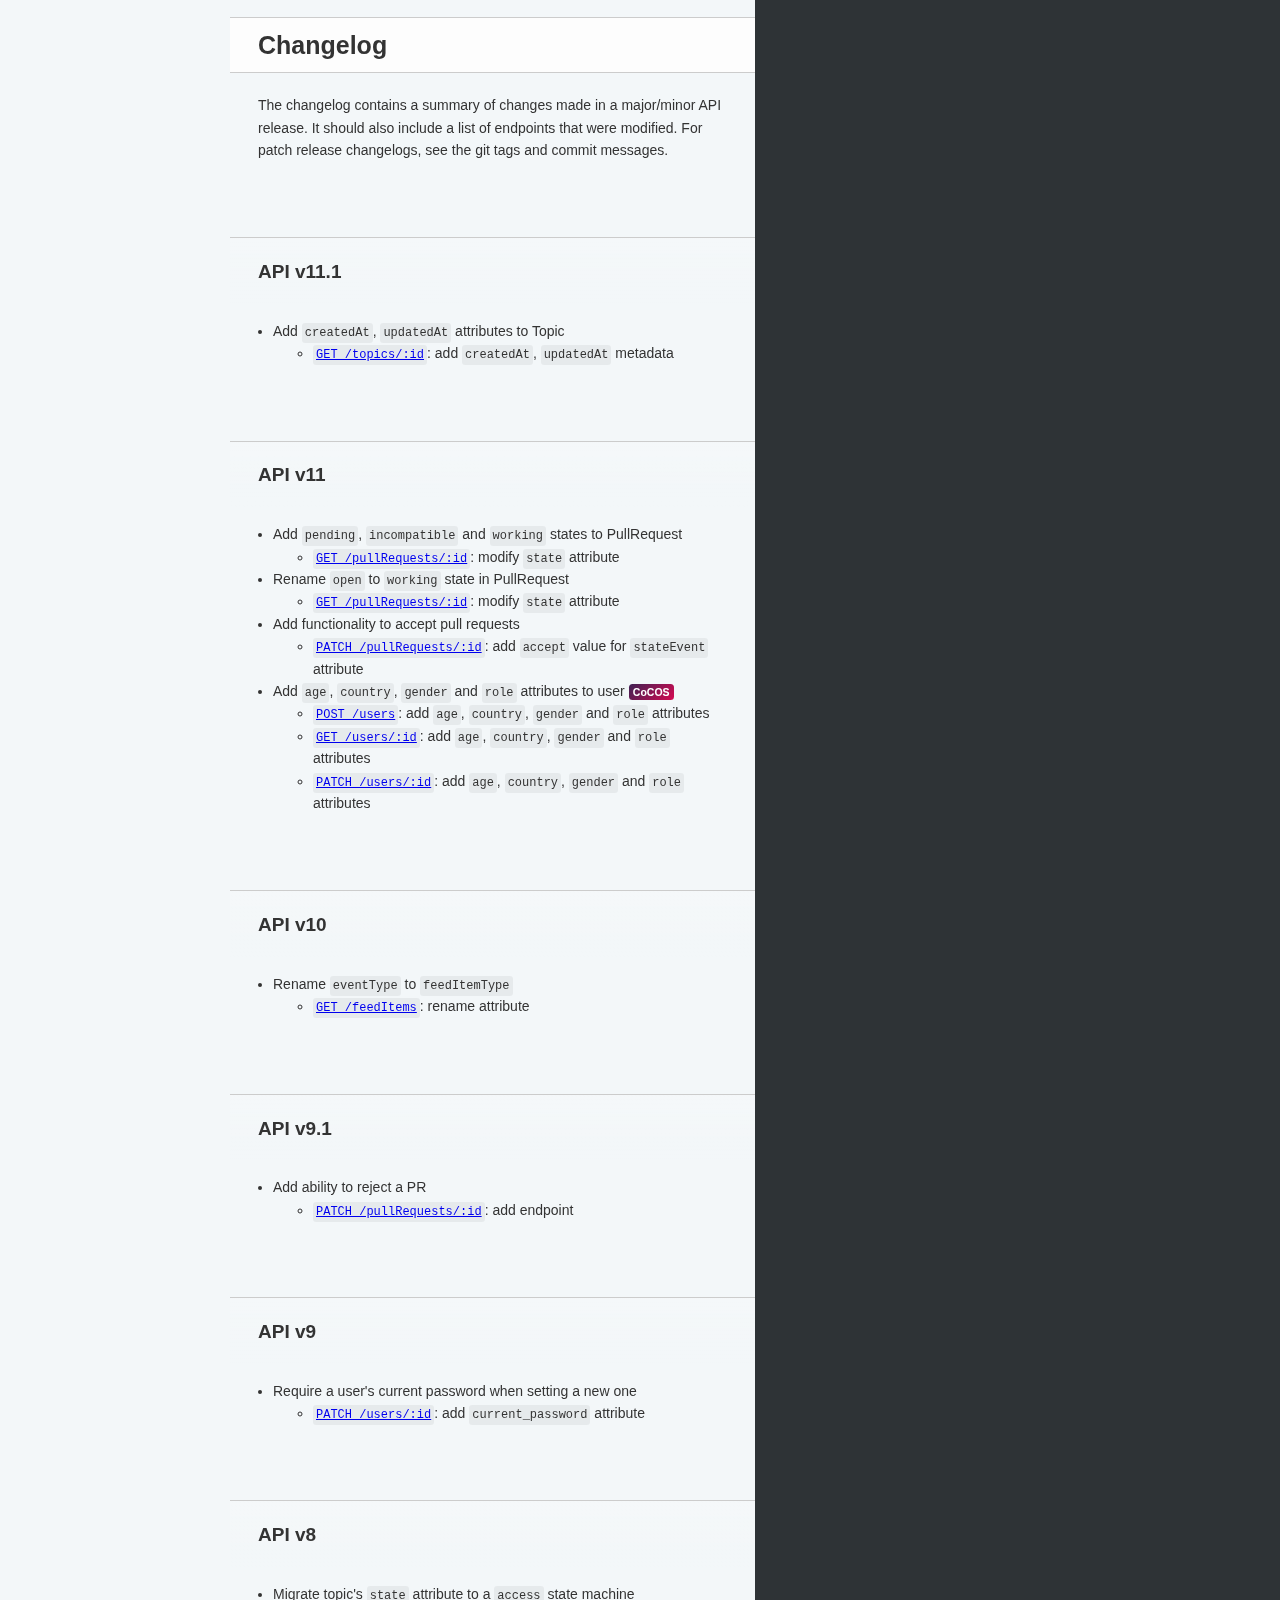
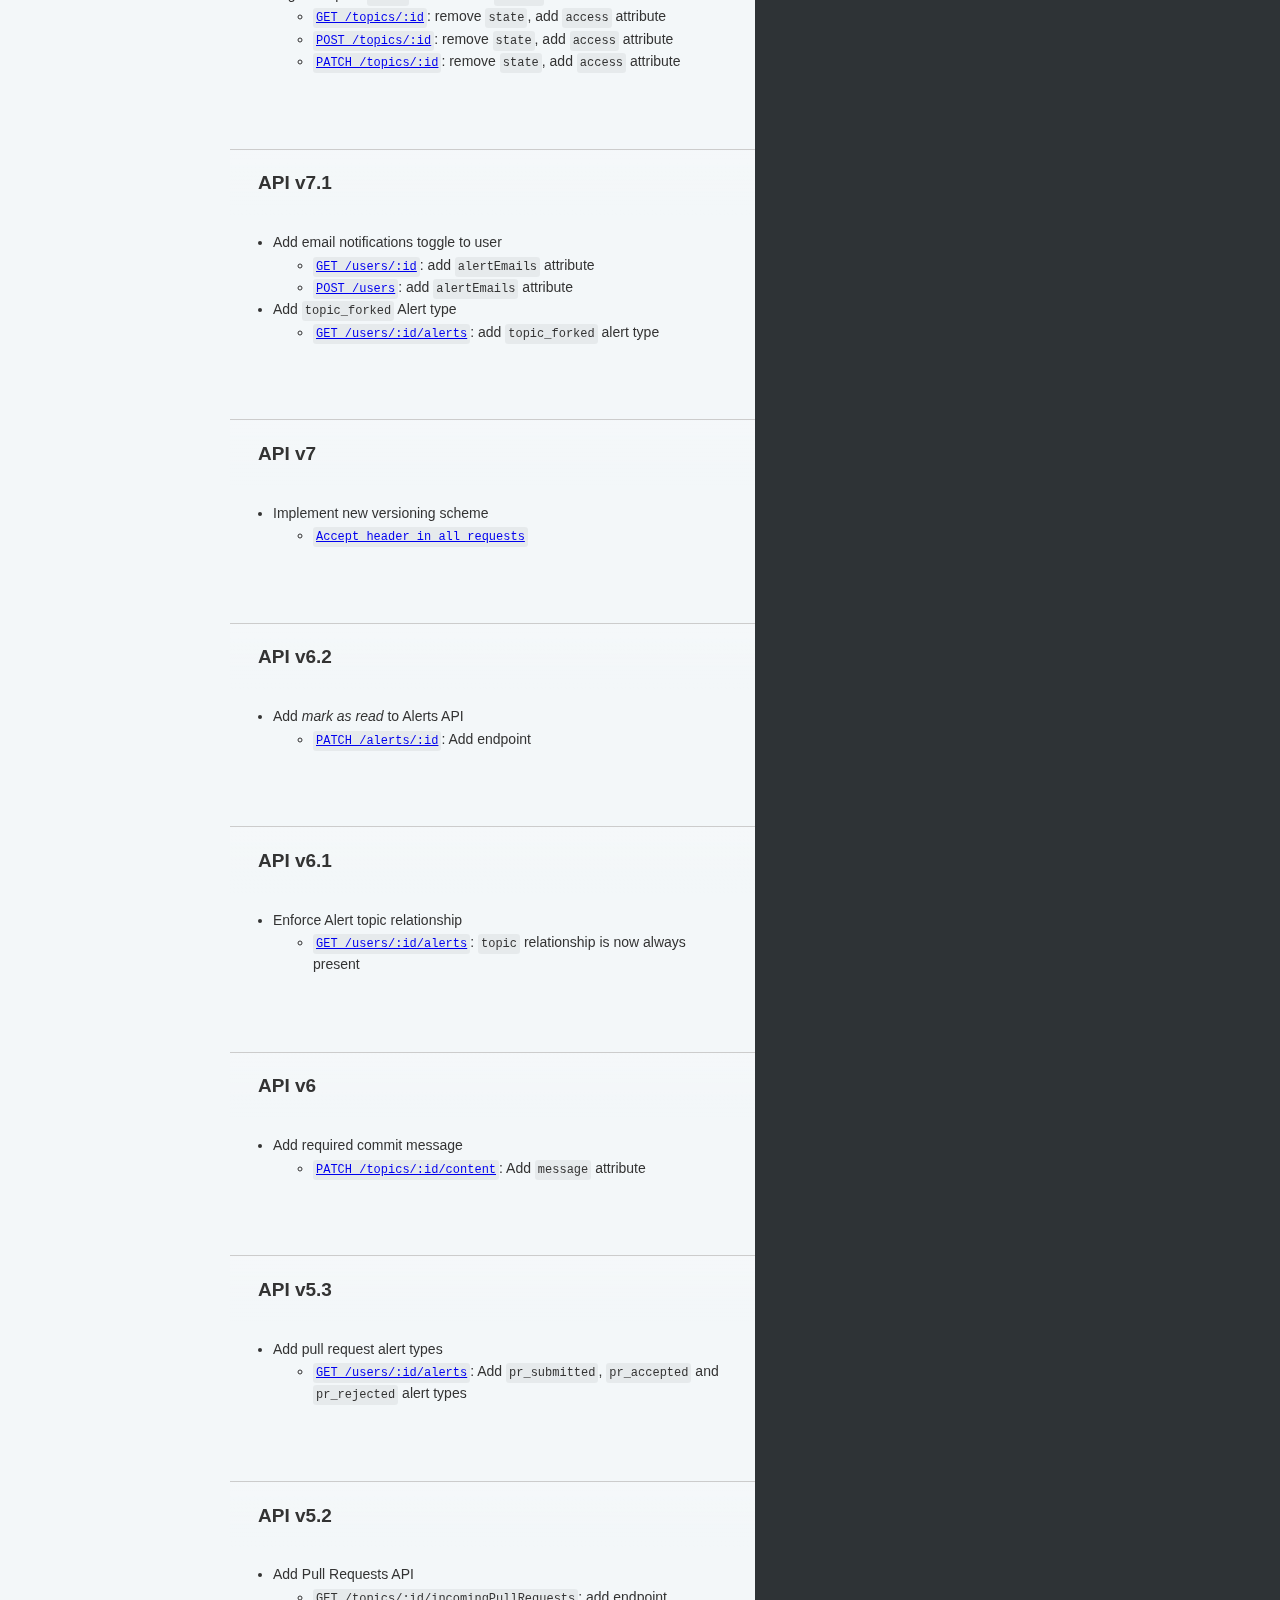
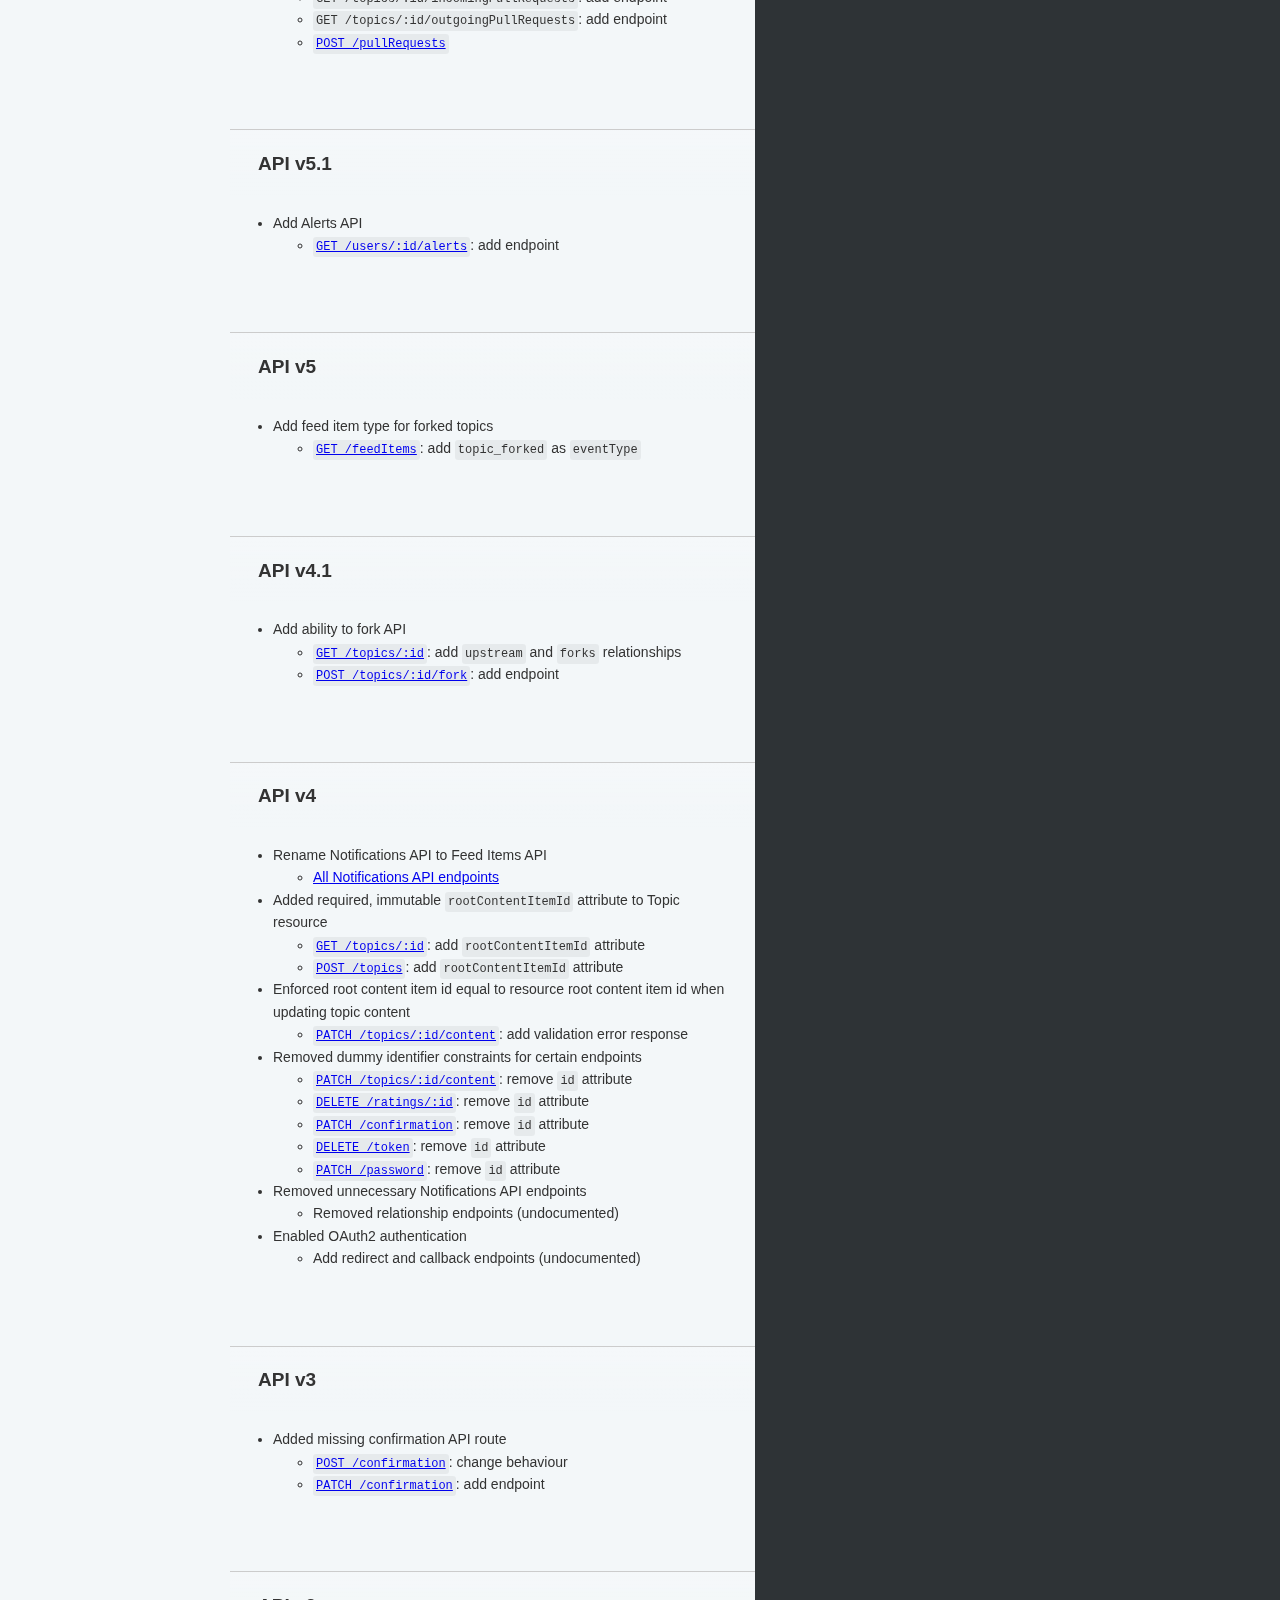
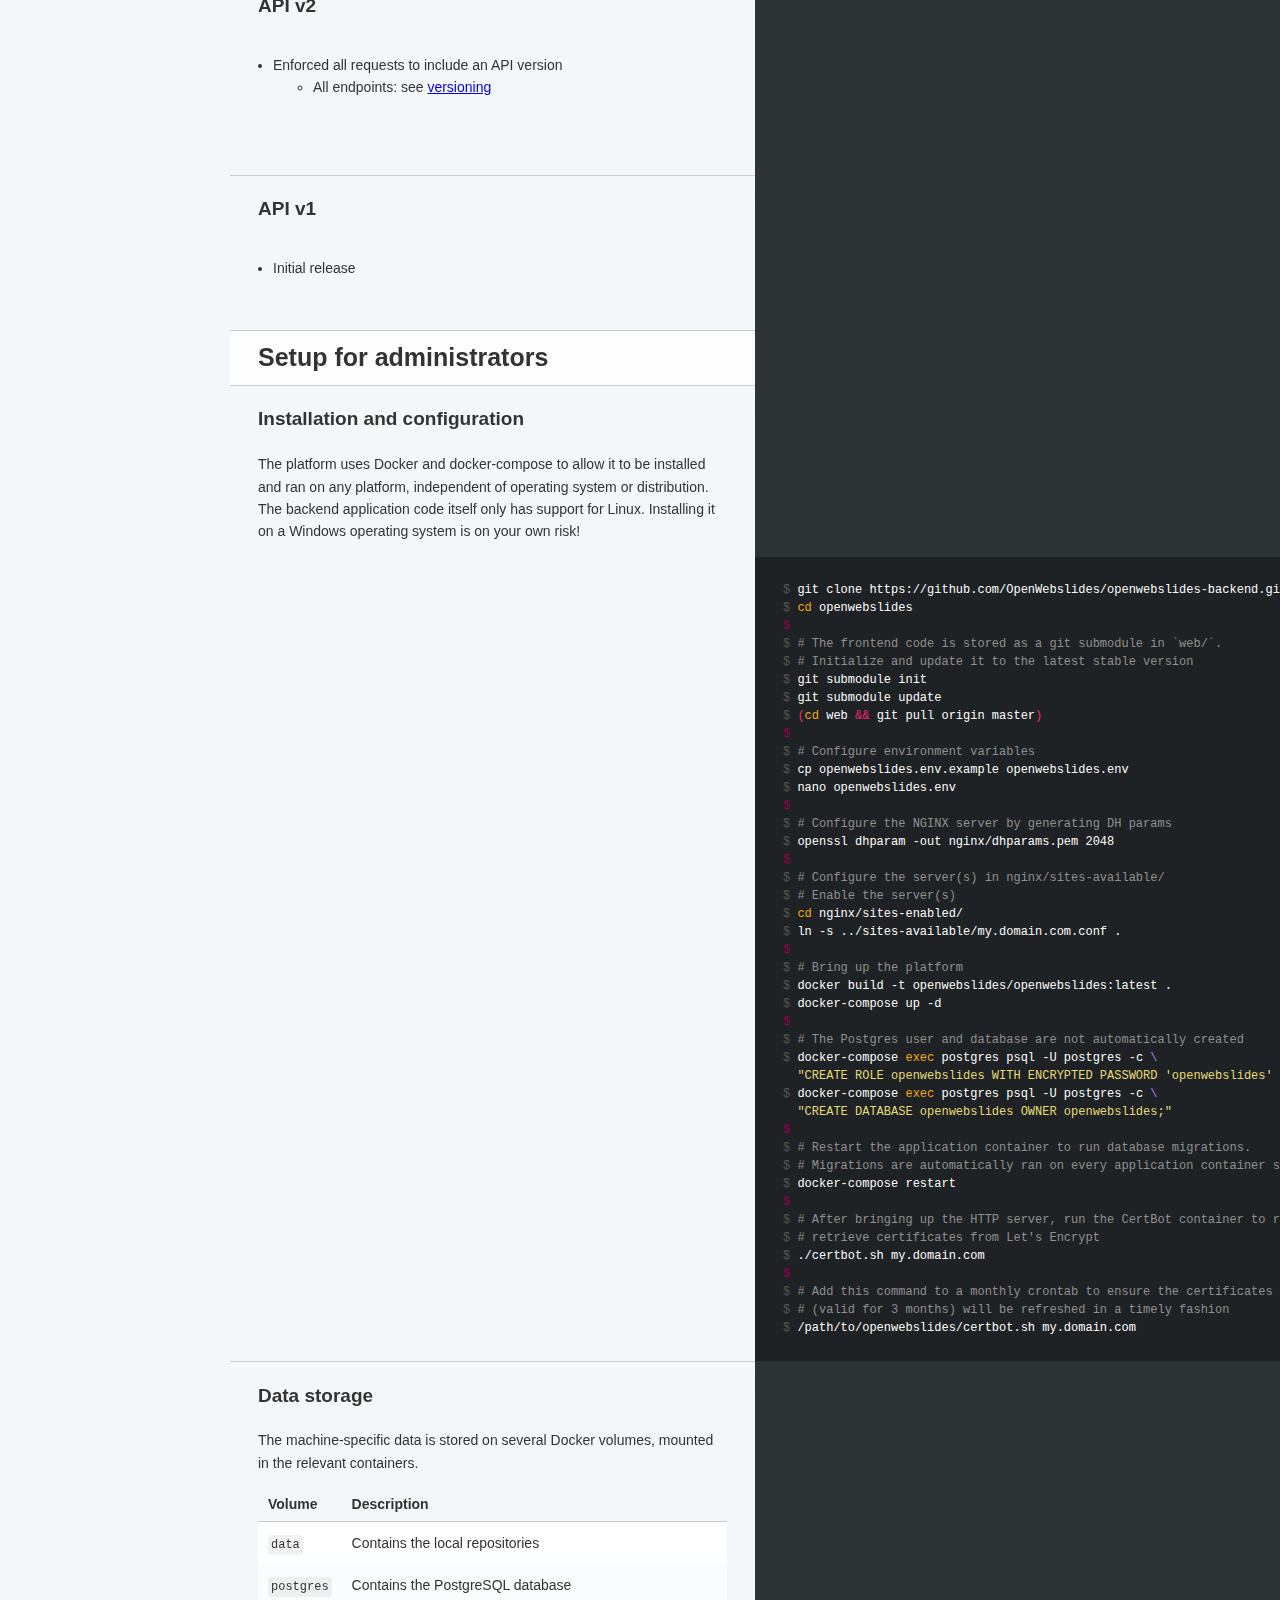
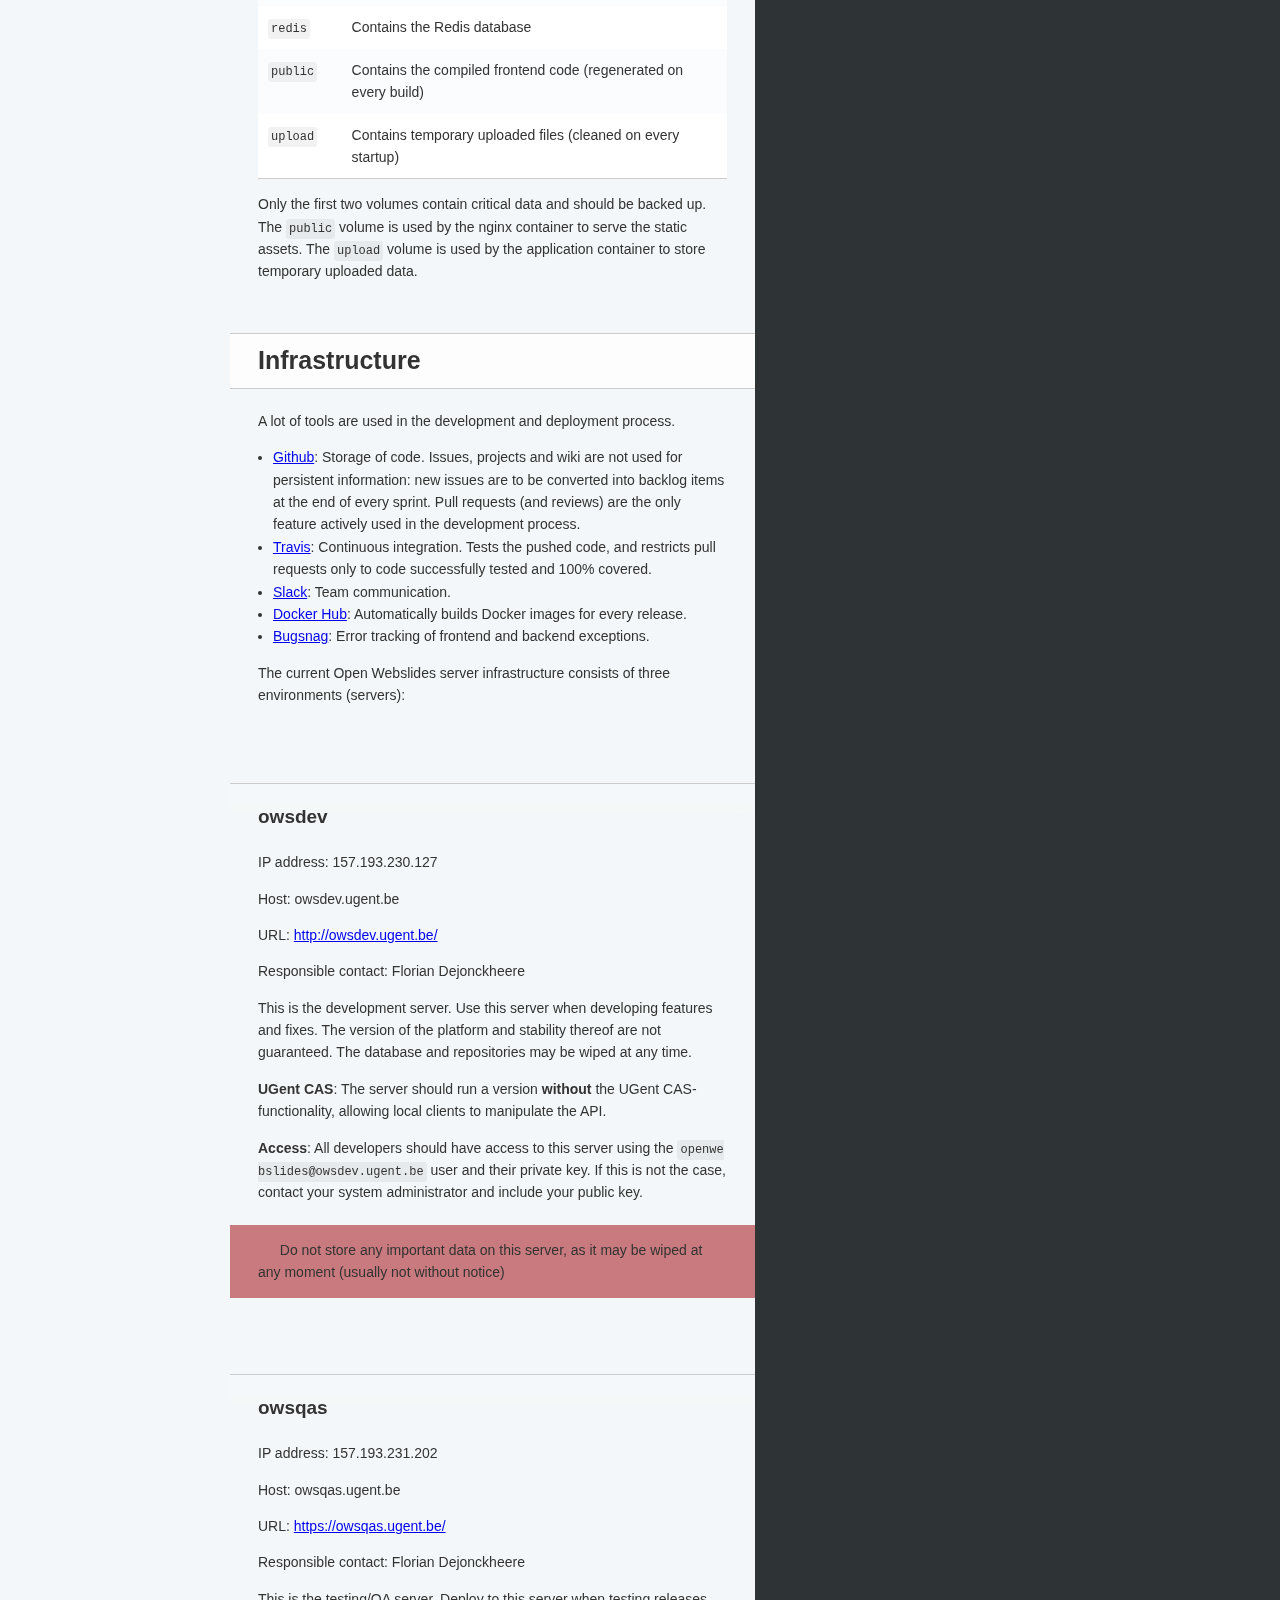
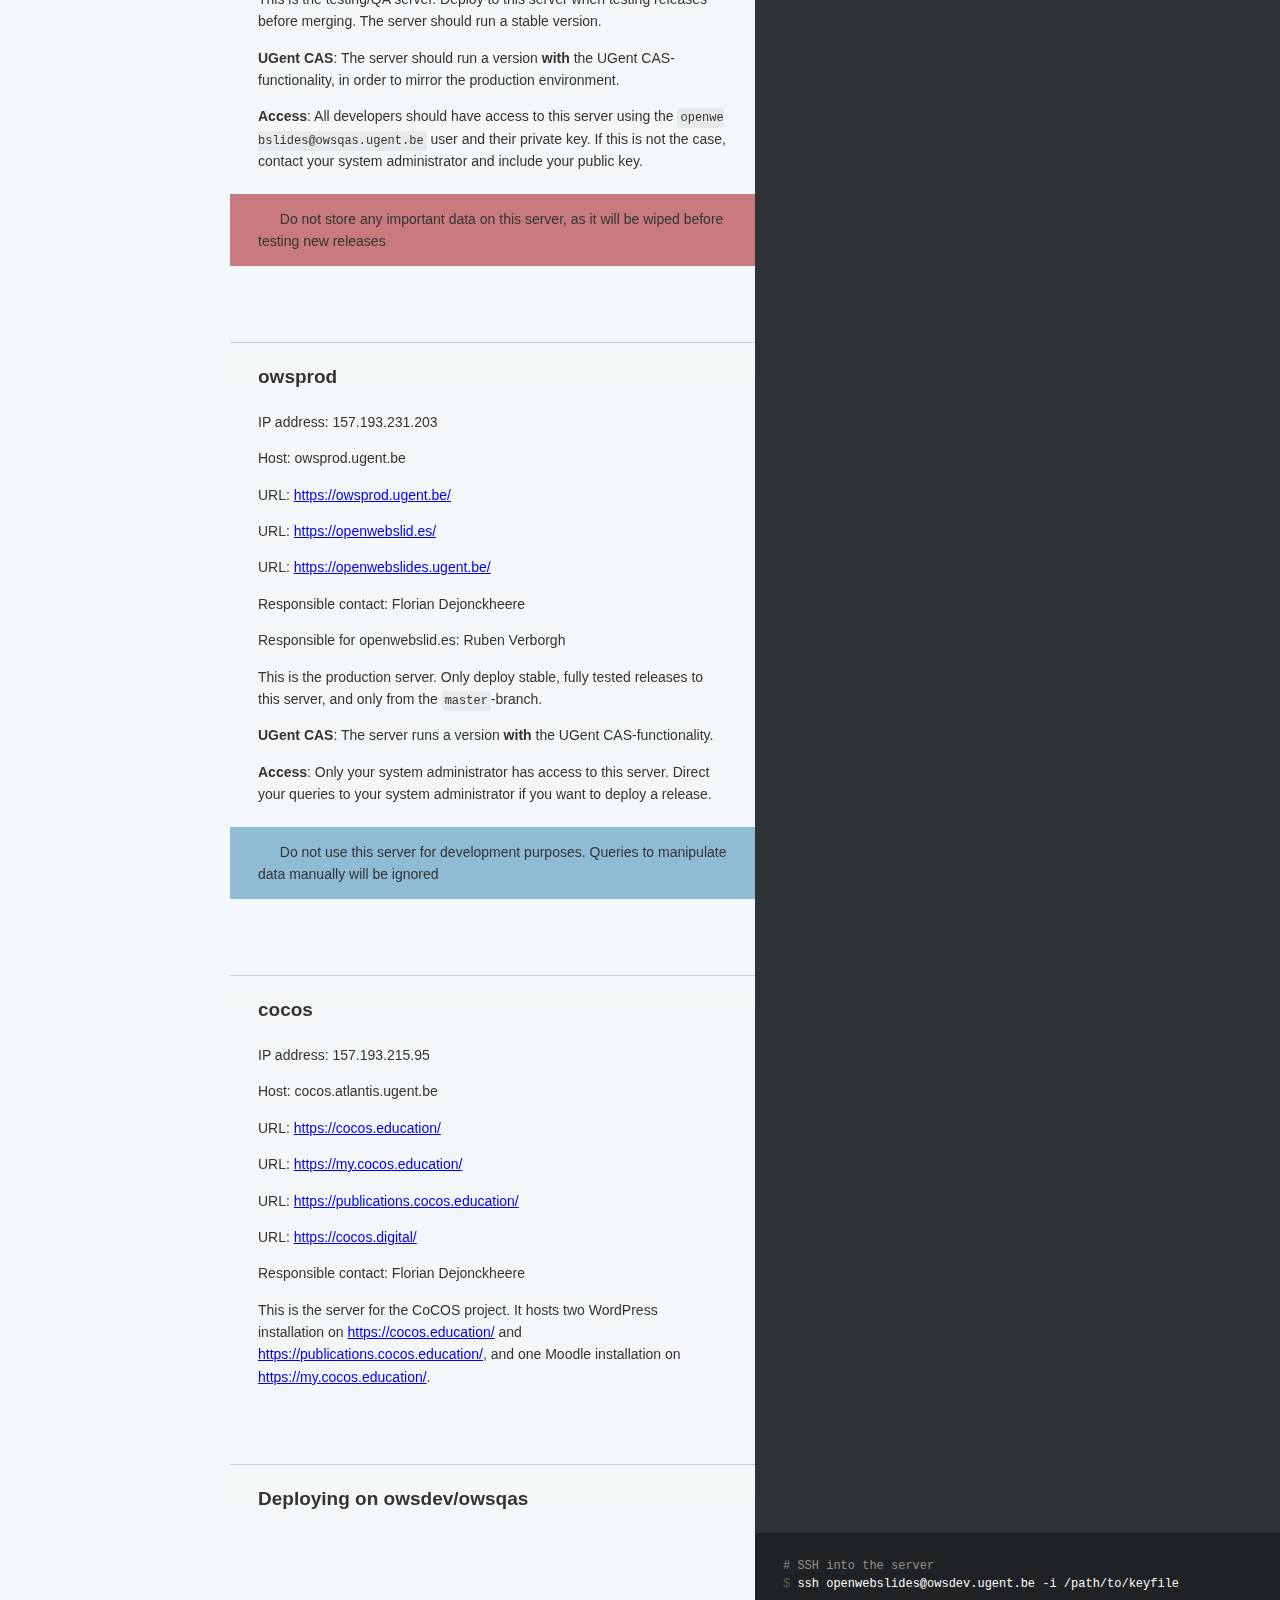
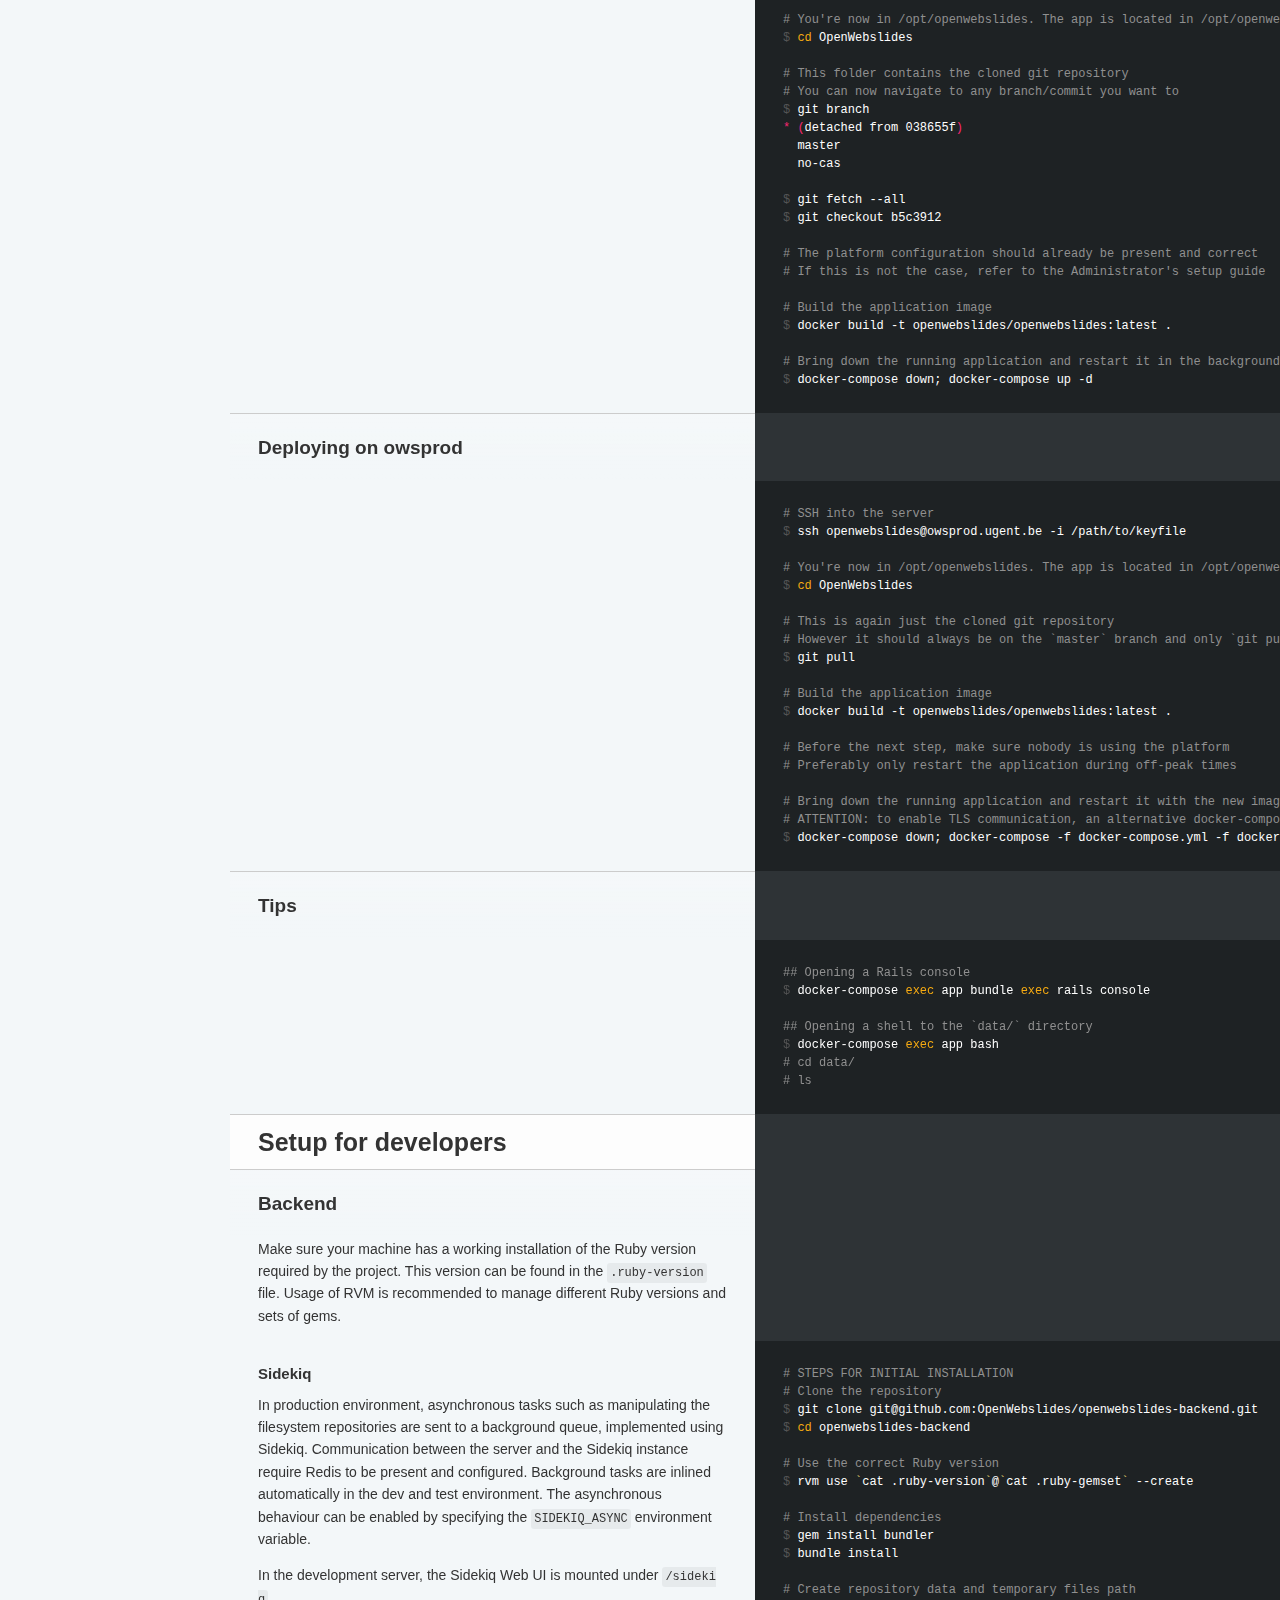
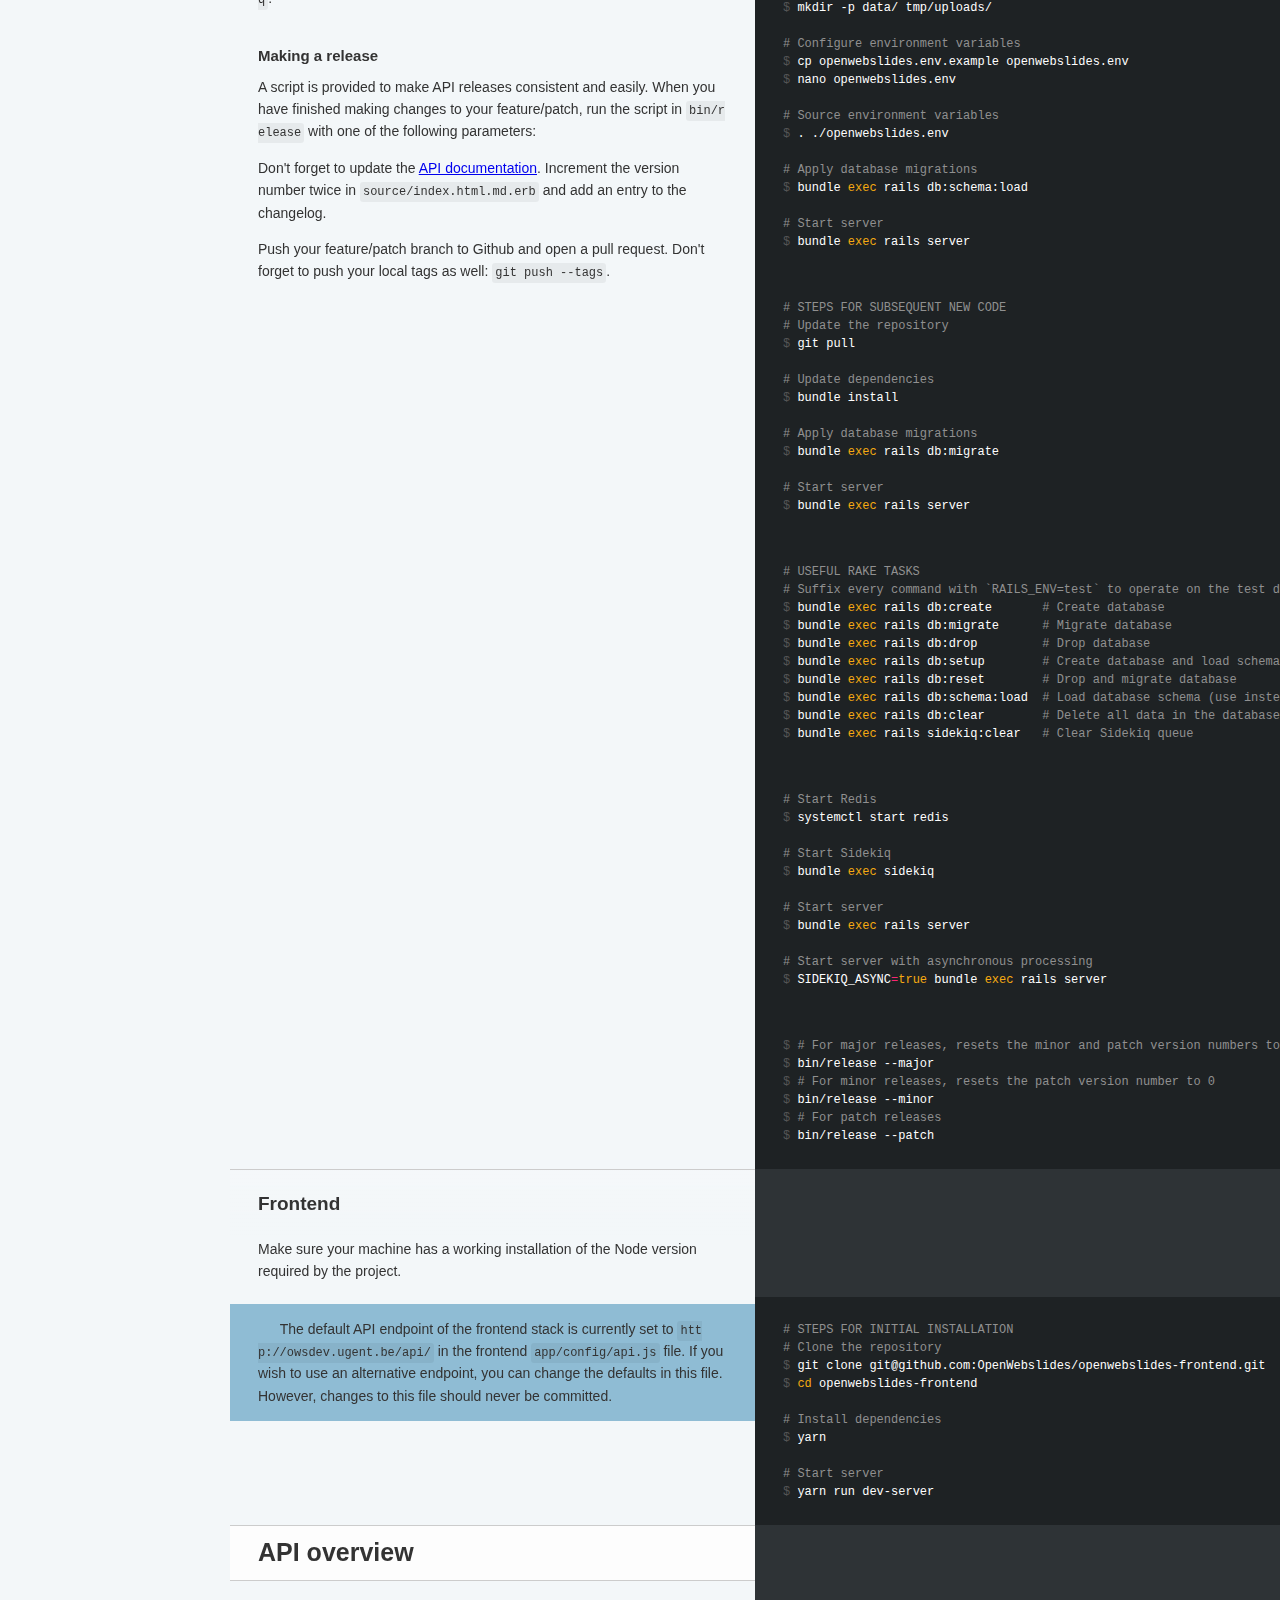
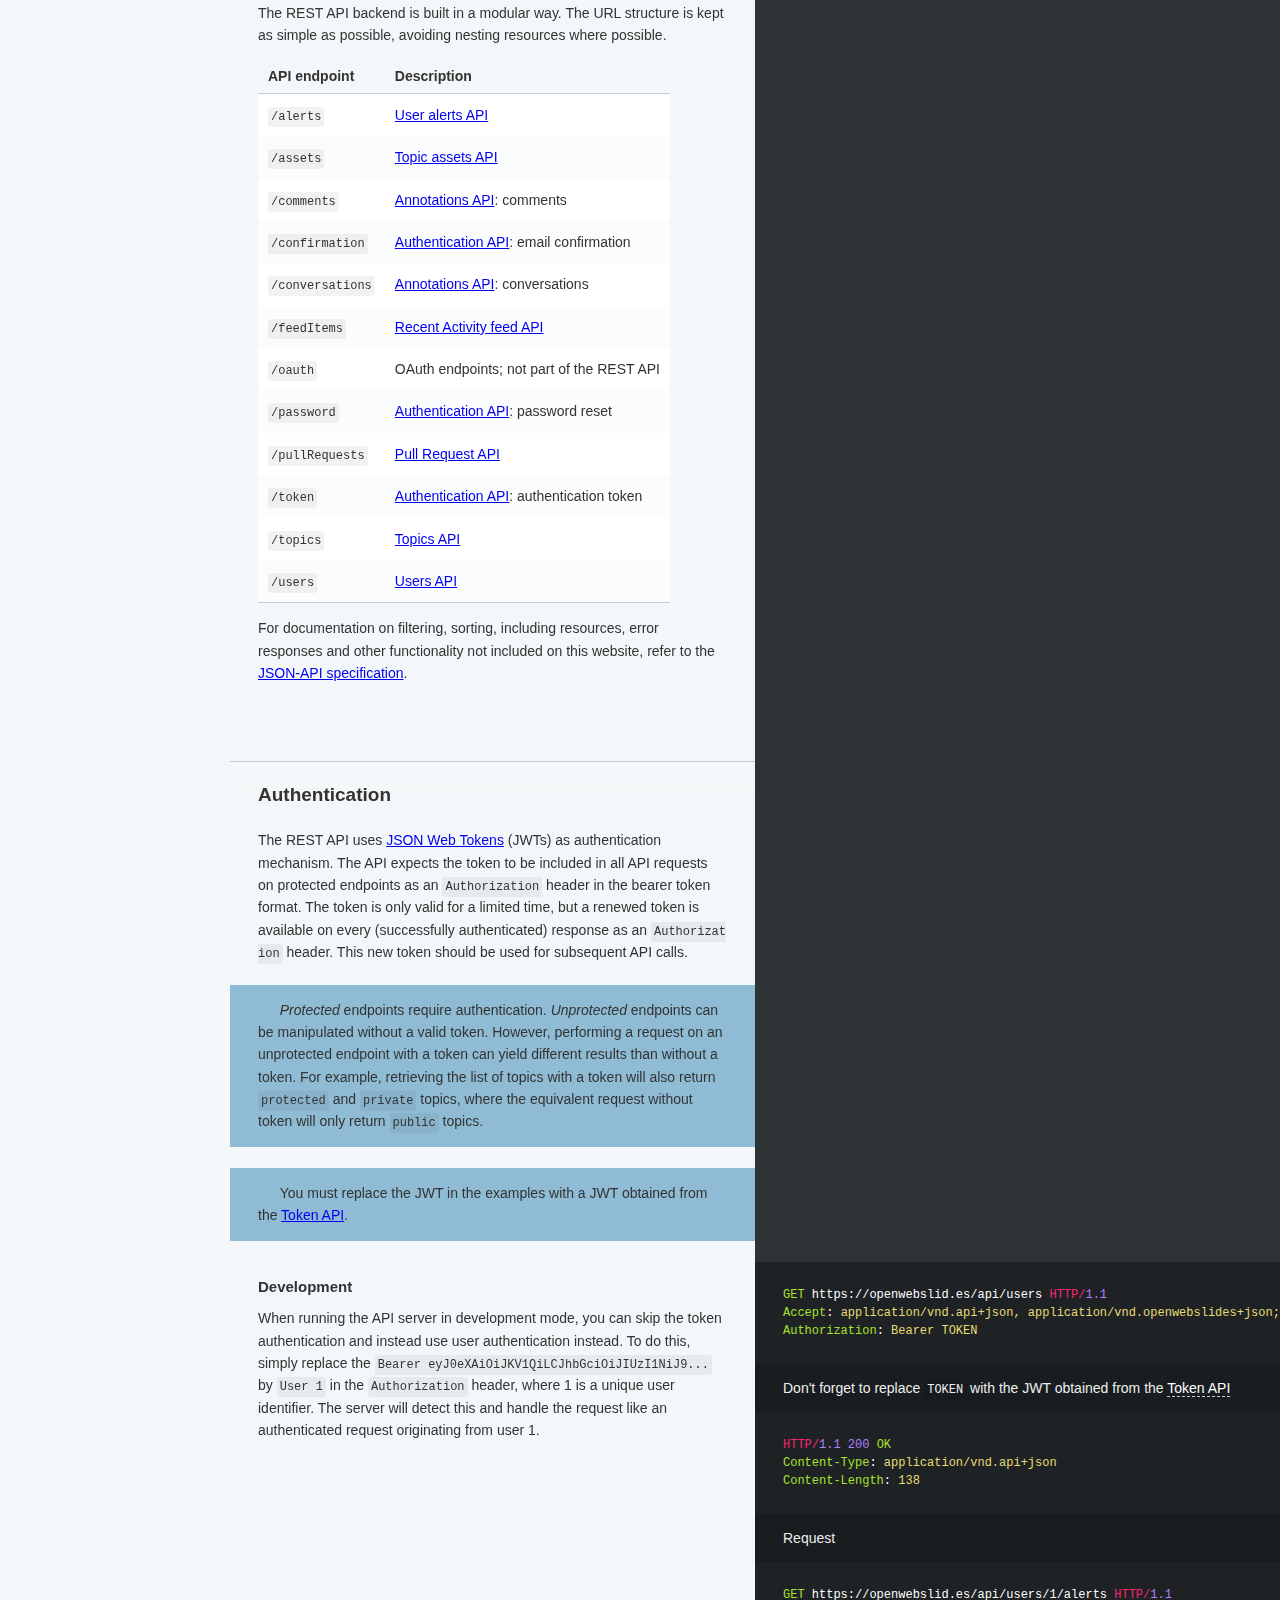
==== commit 999762cc: "publish: Make discrete CoCOS statistics optional" ====
--- a/index.html
+++ b/index.html
@@ -220,29 +220,6 @@
         <ul class="search-results"></ul>
       <ul id="toc" class="toc-list-h1">
           <li>
-            <a href="#introduction" class="toc-h1 toc-link" data-title="Introduction">Introduction</a>
-              <ul class="toc-list-h2">
-                  <li>
-                    <a href="#overview" class="toc-h2 toc-link" data-title="Overview">Overview</a>
-                  </li>
-                  <li>
-                    <a href="#nomenclature" class="toc-h2 toc-link" data-title="Nomenclature">Nomenclature</a>
-                  </li>
-                  <li>
-                    <a href="#application-architecture" class="toc-h2 toc-link" data-title="Application architecture">Application architecture</a>
-                  </li>
-                  <li>
-                    <a href="#data-model" class="toc-h2 toc-link" data-title="Data model">Data model</a>
-                  </li>
-                  <li>
-                    <a href="#permission-model" class="toc-h2 toc-link" data-title="Permission model">Permission model</a>
-                  </li>
-                  <li>
-                    <a href="#cocos" class="toc-h2 toc-link" data-title="CoCOS">CoCOS</a>
-                  </li>
-              </ul>
-          </li>
-          <li>
             <a href="#changelog" class="toc-h1 toc-link" data-title="Changelog">Changelog</a>
               <ul class="toc-list-h2">
                   <li>
@@ -311,7 +288,7 @@
             <a href="#setup-for-administrators" class="toc-h1 toc-link" data-title="Setup for administrators">Setup for administrators</a>
               <ul class="toc-list-h2">
                   <li>
-                    <a href="#installation" class="toc-h2 toc-link" data-title="Installation">Installation</a>
+                    <a href="#installation-and-configuration" class="toc-h2 toc-link" data-title="Installation and configuration">Installation and configuration</a>
                   </li>
                   <li>
                     <a href="#data-storage" class="toc-h2 toc-link" data-title="Data storage">Data storage</a>
@@ -510,198 +487,103 @@
     <div class="page-wrapper">
       <div class="dark-box"></div>
       <div class="content">
-        <h1 id='introduction'>Introduction</h1>
-<p>Welcome to the Open Webslides documentation! This website aggregates the documentation for developers and administrators.</p>
-<h2 id='overview'>Overview</h2>
-<p>The Open Webslides platform is split into two components: frontend and backend.
+        # Introduction
+
+Welcome to the Open Webslides documentation! This website aggregates the documentation for developers and administrators.
+
+## Overview
+
+The Open Webslides platform is split into two components: frontend and backend.
 The frontend is built in React and uses Redux to store application state.
-The backend is built in Ruby on Rails and exposes a REST API to the client.</p>
-
-<p>The REST API is based on the JSON-API specification version 1.0.
+The backend is built in Ruby on Rails and exposes a REST API to the client.
+
+The REST API is based on the JSON-API specification version 1.0.
 Under certain conditions, the API deviates from the spec or adds its own implementation when a procedure is not described in the specification, such as uploading binary files.
-For more examples and technical documentation, refer to the <a href="http://jsonapi.org/format/1.0/">JSON-API specification</a> and the <a href="http://jsonapi-resources.com/v0.9/guide/index.html">implementation in use</a>.
+For more examples and technical documentation, refer to the [JSON-API specification](http://jsonapi.org/format/1.0/) and the [implementation in use](http://jsonapi-resources.com/v0.9/guide/index.html).
 All API calls are subject to a predefined format, defined in the JSON-API spec.
-Part of these requirements is that all HTTP requests should use the <code>application/vnd.api+json</code> MIME type to exchange data.</p>
-<h2 id='nomenclature'>Nomenclature</h2>
-<p>The nomenclature in the API is different from the nomenclature that the user sees in the web application.</p>
-
-<table><thead>
-<tr>
-<th>User-friendly name</th>
-<th>Developer/API name</th>
-<th>Description</th>
-</tr>
-</thead><tbody>
-<tr>
-<td>Topic</td>
-<td></td>
-<td>Independent group of content (course, chapter, ...)</td>
-</tr>
-<tr>
-<td>Update</td>
-<td>Commit</td>
-<td>Change to the topic</td>
-</tr>
-<tr>
-<td>Slide View</td>
-<td></td>
-<td>Read-only view of the content in the form of slides</td>
-</tr>
-<tr>
-<td>Course View</td>
-<td></td>
-<td>Read-only view of the content in the form of full-text course</td>
-</tr>
-<tr>
-<td>Personal Copy</td>
-<td>Fork</td>
-<td>Duplicated, private topic</td>
-</tr>
-<tr>
-<td>Original topic</td>
-<td>Upstream</td>
-<td>Topic the personal copy was duplicated from</td>
-</tr>
-<tr>
-<td>Send updates</td>
-<td></td>
-<td>Send back changes to the original topic</td>
-</tr>
-<tr>
-<td>Contribution</td>
-<td>Pull Request</td>
-<td>Changes sent back to the original topic</td>
-</tr>
-</tbody></table>
-<h2 id='application-architecture'>Application architecture</h2>
-<p>The entire platform runtime is governed by Docker.
+Part of these requirements is that all HTTP requests should use the `application/vnd.api+json` MIME type to exchange data.
+
+## Nomenclature
+
+The nomenclature in the API is different from the nomenclature that the user sees in the web application.
+
+User-friendly name | Developer/API name | Description
+------------------ | ------------------ | -----------
+Topic              |                    | Independent group of content (course, chapter, ...)
+Update             | Commit             | Change to the topic
+Slide View         |                    | Read-only view of the content in the form of slides
+Course View        |                    | Read-only view of the content in the form of full-text course
+Personal Copy      | Fork               | Duplicated, private topic
+Original topic     | Upstream           | Topic the personal copy was duplicated from
+Send updates       |                    | Send back changes to the original topic
+Contribution       | Pull Request       | Changes sent back to the original topic
+
+## Application architecture
+
+The entire platform runtime is governed by Docker.
 All components are running in separate containers, from the web server to the database management system.
-The following components are present in a fully configured and running system:</p>
-
-<ul>
-<li>Web server (NGINX)</li>
-<li>Application runtime (API server)</li>
-<li>Application runtime (configurable amount of instances, used for asynchronous processing of tasks)</li>
-<li>Database (PostgreSQL)</li>
-<li>Block storage</li>
-<li>Key-value store (Redis, communication between application runtimes)</li>
-</ul>
-
-<p>Various external services are also linked into the platform.
-Depending on configuration, this includes an email provider and an identity (OAuth) provider.</p>
-
-<p><img src="images/architecture.png" alt="Architecture" /></p>
-<h2 id='data-model'>Data model</h2>
-<p><img src="images/data_model.png" alt="Data model" /></p>
-<h2 id='permission-model'>Permission model</h2>
-<p>A topic and its assets are protected by the <code>access</code> attribute.
-This attribute determines in what context a topic is available and can have the following values:</p>
-
-<table><thead>
-<tr>
-<th>State</th>
-<th>Description</th>
-</tr>
-</thead><tbody>
-<tr>
-<td><code>public</code></td>
-<td>Visible to everyone, sign in <strong>not required</strong></td>
-</tr>
-<tr>
-<td><code>protected</code></td>
-<td>Visible to everyone, sign in required</td>
-</tr>
-<tr>
-<td><code>private</code></td>
-<td>Only visible to owner and collaborators</td>
-</tr>
-</tbody></table>
-
-<p><strong>Permission table</strong></p>
-
-<p>This table demonstrates the permissions given in each context, depending on the access level.
-<em>Guest</em> indicates a user that is not signed in.
-<em>Member</em> indicates a user that is signed in.
-<em>Collaborator</em> indicates a user that is added to the collaborator&#39;s list on the topic.
-<em>Contributor</em> indicates a user that has contributed to the topic. This is not related to the permission level.
-<em>Owner</em> indicates the owner/creator of a deck.</p>
-
-<p><code>read</code> indicates read-only access to the topic.
-<code>write</code> indicates write access to the topic <strong>content</strong>.
-<code>admin</code> indicates admin-level access to the topic <strong>metadata</strong>.</p>
-
-<table><thead>
-<tr>
-<th>Topic access level</th>
-<th>User access level</th>
-<th>Resulting permissions</th>
-</tr>
-</thead><tbody>
-<tr>
-<td><code>public</code></td>
-<td>Guest</td>
-<td>read</td>
-</tr>
-<tr>
-<td></td>
-<td>Member</td>
-<td>read</td>
-</tr>
-<tr>
-<td></td>
-<td>Collaborator</td>
-<td>read, write</td>
-</tr>
-<tr>
-<td></td>
-<td>Owner</td>
-<td>read, write, admin</td>
-</tr>
-<tr>
-<td><code>protected</code></td>
-<td>Guest</td>
-<td></td>
-</tr>
-<tr>
-<td></td>
-<td>Member</td>
-<td>read</td>
-</tr>
-<tr>
-<td></td>
-<td>Collaborator</td>
-<td>read, write</td>
-</tr>
-<tr>
-<td></td>
-<td>Owner</td>
-<td>read, write, admin</td>
-</tr>
-<tr>
-<td><code>private</code></td>
-<td>Guest</td>
-<td></td>
-</tr>
-<tr>
-<td></td>
-<td>Member</td>
-<td></td>
-</tr>
-<tr>
-<td></td>
-<td>Collaborator</td>
-<td>read, write</td>
-</tr>
-<tr>
-<td></td>
-<td>Owner</td>
-<td>read, write, admin</td>
-</tr>
-</tbody></table>
-<h2 id='cocos'>CoCOS</h2>
-<p>On certain versions of the platform, additional endpoints and attributes are added to allow for statistics collection and analysis.
-The version numbers of these platforms are suffixed by <code>-cocos</code>, eg. <code>11.0.0-cocos</code>.
-Where a <code>-cocos</code> enabled API server is required in the documentation, the endpoints and attributes are marked by a <a href="#cocos"><span class="badge badge-cocos">CoCOS</span></a> badge.</p>
+The following components are present in a fully configured and running system:
+
+- Web server (NGINX)
+- Application runtime (API server)
+- Application runtime (configurable amount of instances, used for asynchronous processing of tasks)
+- Database (PostgreSQL)
+- Block storage
+- Key-value store (Redis, communication between application runtimes)
+
+Various external services are also linked into the platform.
+Depending on configuration, this includes an email provider and an identity (OAuth) provider.
+
+<img src="images/architecture.png" alt="Architecture" />
+
+## Data model
+
+<img src="images/data_model.png" alt="Data model" />
+
+## Permission model
+
+A topic and its assets are protected by the `access` attribute.
+This attribute determines in what context a topic is available and can have the following values:
+
+State       | Description
+------------|------------
+`public`    | Visible to everyone, sign in **not required**
+`protected` | Visible to everyone, sign in required
+`private`   | Only visible to owner and collaborators
+
+**Permission table**
+
+This table demonstrates the permissions given in each context, depending on the access level.
+_Guest_ indicates a user that is not signed in.
+_Member_ indicates a user that is signed in.
+_Collaborator_ indicates a user that is added to the collaborator's list on the topic.
+_Contributor_ indicates a user that has contributed to the topic. This is not related to the permission level.
+_Owner_ indicates the owner/creator of a deck.
+
+`read` indicates read-only access to the topic.
+`write` indicates write access to the topic **content**.
+`admin` indicates admin-level access to the topic **metadata**.
+
+| Topic access level | User access level | Resulting permissions |
+| ------------------ | ----------------- | --------------------- |
+| `public`           | Guest             | read                  |
+|                    | Member            | read                  |
+|                    | Collaborator      | read, write           |
+|                    | Owner             | read, write, admin    |
+| `protected`        | Guest             |                       |
+|                    | Member            | read                  |
+|                    | Collaborator      | read, write           |
+|                    | Owner             | read, write, admin    |
+| `private`          | Guest             |                       |
+|                    | Member            |                       |
+|                    | Collaborator      | read, write           |
+|                    | Owner             | read, write, admin    |
+
+## CoCOS Project
+
+On certain versions of the platform, additional endpoints and attributes are added to allow for statistics collection and analysis.
+The version numbers of these platforms are suffixed by `-cocos`, eg. `11.0.0-cocos`.
+Where a `-cocos` enabled API server is required in the documentation, the endpoints and attributes are marked by a <a href="#cocos"><span class="badge badge-cocos">CoCOS</span></a> badge.
 <h1 id='changelog'>Changelog</h1>
 <!-- When updating the changelog, don't forget to update the API version number in `index.html.erb` as well -->
 
@@ -923,46 +805,53 @@
 <ul>
 <li>Initial release</li>
 </ul>
-<h1 id='setup-for-administrators'>Setup for administrators</h1><h2 id='installation'>Installation</h2>
+<h1 id='setup-for-administrators'>Setup for administrators</h1><h2 id='installation-and-configuration'>Installation and configuration</h2>
 <p>The platform uses Docker and docker-compose to allow it to be installed and ran on any platform, independent of operating system or distribution.
 The backend application code itself only has support for Linux.
 Installing it on a Windows operating system is on your own risk!</p>
-<pre class="highlight shell tab-shell"><code><span class="gp">$ </span>git clone https://github.com/OpenWebslides/openwebslides-backend.git
-<span class="gp">$ </span><span class="nb">cd </span>openwebslides-backend
-</code></pre>
-<p>The frontend code is stored as a git submodule in <code>web/</code>. Initialize and update it to the latest stable version</p>
-<pre class="highlight shell tab-shell"><code><span class="gp">$ </span>git submodule init
+<pre class="highlight shell tab-shell"><code><span class="gp">$ </span>git clone https://github.com/OpenWebslides/openwebslides-backend.git openwebslides
+<span class="gp">$ </span><span class="nb">cd </span>openwebslides
+<span class="err">$</span>
+<span class="gp">$ </span><span class="c"># The frontend code is stored as a git submodule in `web/`.</span>
+<span class="gp">$ </span><span class="c"># Initialize and update it to the latest stable version</span>
+<span class="gp">$ </span>git submodule init
 <span class="gp">$ </span>git submodule update
-<span class="gp">$ </span><span class="nb">cd </span>web <span class="o">&amp;&amp;</span> git pull origin master
-</code></pre>
-<p>Configure environment variables</p>
-<pre class="highlight plaintext"><code>$ cp openwebslides.env.example openwebslides.env
-$ nano openwebslides.env
-</code></pre>
-<p>Bring up the platform</p>
-<pre class="highlight shell tab-shell"><code><span class="gp">$ </span>docker build -t openwebslides/openwebslides:latest .
+<span class="gp">$ </span><span class="o">(</span><span class="nb">cd </span>web <span class="o">&amp;&amp;</span> git pull origin master<span class="o">)</span>
+<span class="err">$</span>
+<span class="gp">$ </span><span class="c"># Configure environment variables</span>
+<span class="gp">$ </span>cp openwebslides.env.example openwebslides.env
+<span class="gp">$ </span>nano openwebslides.env
+<span class="err">$</span>
+<span class="gp">$ </span><span class="c"># Configure the NGINX server by generating DH params</span>
+<span class="gp">$ </span>openssl dhparam -out nginx/dhparams.pem 2048
+<span class="err">$</span>
+<span class="gp">$ </span><span class="c"># Configure the server(s) in nginx/sites-available/</span>
+<span class="gp">$ </span><span class="c"># Enable the server(s)</span>
+<span class="gp">$ </span><span class="nb">cd </span>nginx/sites-enabled/
+<span class="gp">$ </span>ln -s ../sites-available/my.domain.com.conf .
+<span class="err">$</span>
+<span class="gp">$ </span><span class="c"># Bring up the platform</span>
+<span class="gp">$ </span>docker build -t openwebslides/openwebslides:latest .
 <span class="gp">$ </span>docker-compose up -d
-</code></pre>
-<p>The Postgres user and database are not automatically created</p>
-<pre class="highlight shell tab-shell"><code><span class="gp">$ </span>docker-compose <span class="nb">exec </span>postgres psql -U postgres -c <span class="se">\</span>
+<span class="err">$</span>
+<span class="gp">$ </span><span class="c"># The Postgres user and database are not automatically created</span>
+<span class="gp">$ </span>docker-compose <span class="nb">exec </span>postgres psql -U postgres -c <span class="se">\</span>
   <span class="s2">"CREATE ROLE openwebslides WITH ENCRYPTED PASSWORD 'openwebslides' LOGIN;"</span>
-</code></pre><pre class="highlight shell tab-shell"><code><span class="gp">$ </span>docker-compose <span class="nb">exec </span>postgres psql -U postgres -c <span class="se">\</span>
+<span class="gp">$ </span>docker-compose <span class="nb">exec </span>postgres psql -U postgres -c <span class="se">\</span>
   <span class="s2">"CREATE DATABASE openwebslides OWNER openwebslides;"</span>
-</code></pre>
-<p>Restart the application container to run database migrations.
-Migrations are automatically ran on every application container start.</p>
-<pre class="highlight shell tab-shell"><code><span class="gp">$ </span>docker-compose restart
-</code></pre>
-<p>After bringing up the HTTP server, run the CertBot container to request and retrieve certificates from Let&#39;s Encrypt</p>
-<pre class="highlight shell tab-shell"><code><span class="gp">$ </span>./certbot.sh my.domain.com
-</code></pre>
-<p>Add this command to a monthly crontab to ensure the certificates (valid for 3 months) will be refreshed in time</p>
-<pre class="highlight shell tab-shell"><code><span class="gp">$ </span>/app/openwebslides-backend/certbot.sh my.domain.com
-</code></pre>
-<p>Configure the web server by editing the files in <code>nginx/sites-available</code>, and symlinking the sites that are enabled on the machine from <code>nginx/sites-enabled</code></p>
-
-<p>A small script to make subsequent deployments easier is provided in <code>deploy.sh</code>.</p>
-<h2 id='data-storage'>Data storage</h2>
+<span class="err">$</span>
+<span class="gp">$ </span><span class="c"># Restart the application container to run database migrations.</span>
+<span class="gp">$ </span><span class="c"># Migrations are automatically ran on every application container start.</span>
+<span class="gp">$ </span>docker-compose restart
+<span class="err">$</span>
+<span class="gp">$ </span><span class="c"># After bringing up the HTTP server, run the CertBot container to request and</span>
+<span class="gp">$ </span><span class="c"># retrieve certificates from Let's Encrypt</span>
+<span class="gp">$ </span>./certbot.sh my.domain.com
+<span class="err">$</span>
+<span class="gp">$ </span><span class="c"># Add this command to a monthly crontab to ensure the certificates</span>
+<span class="gp">$ </span><span class="c"># (valid for 3 months) will be refreshed in a timely fashion</span>
+<span class="gp">$ </span>/path/to/openwebslides/certbot.sh my.domain.com
+</code></pre><h2 id='data-storage'>Data storage</h2>
 <p>The machine-specific data is stored on several Docker volumes, mounted in the relevant containers.</p>
 
 <table><thead>
@@ -996,12 +885,7 @@
 <p>Only the first two volumes contain critical data and should be backed up.
 The <code>public</code> volume is used by the nginx container to serve the static assets.
 The <code>upload</code> volume is used by the application container to store temporary uploaded data.</p>
-<h3 id='tls'>TLS</h3>
-<p>The setup optionally supports using secured communication over TLS.
-In order to enable this, deploy the application with <code>docker-compose</code> including the <code>docker-compose.prod.yml</code> override file.
-Using this file will include the <code>nginx/sites-prod</code> directory for site configuration, instead of <code>nginx/sites</code>.</p>
-<pre class="highlight shell tab-shell"><code><span class="gp">$ </span>docker-compose -f docker-compose.yml -f docker-compose.prod.yml up -d
-</code></pre><h1 id='infrastructure'>Infrastructure</h1>
+<h1 id='infrastructure'>Infrastructure</h1>
 <p>A lot of tools are used in the development and deployment process.</p>
 
 <ul>
@@ -1014,10 +898,13 @@
 
 <p>The current Open Webslides server infrastructure consists of three environments (servers):</p>
 <h2 id='owsdev'>owsdev</h2>
-<p>IP address: 157.193.230.127
-Host: owsdev.ugent.be
-URL: (http://owsdev.ugent.be/)[http://owsdev.ugent.be/]
-Responsible contact: Florian Dejonckheere</p>
+<p>IP address: 157.193.230.127</p>
+
+<p>Host: owsdev.ugent.be</p>
+
+<p>URL: <a href="http://owsdev.ugent.be/">http://owsdev.ugent.be/</a></p>
+
+<p>Responsible contact: Florian Dejonckheere</p>
 
 <p>This is the development server. Use this server when developing features and fixes. The version of the platform and stability thereof are not guaranteed. The database and repositories may be wiped at any time.</p>
 
@@ -1029,10 +916,13 @@
   Do not store any important data on this server, as it may be wiped at any moment (usually not without notice)
 </aside>
 <h2 id='owsqas'>owsqas</h2>
-<p>IP address: 157.193.231.202
-Host: owsqas.ugent.be
-URL: (https://owsqas.ugent.be/)[https://owsqas.ugent.be/]
-Responsible contact: Florian Dejonckheere</p>
+<p>IP address: 157.193.231.202</p>
+
+<p>Host: owsqas.ugent.be</p>
+
+<p>URL: <a href="https://owsqas.ugent.be/">https://owsqas.ugent.be/</a></p>
+
+<p>Responsible contact: Florian Dejonckheere</p>
 
 <p>This is the testing/QA server. Deploy to this server when testing releases before merging. The server should run a stable version.</p>
 
@@ -1044,13 +934,19 @@
   Do not store any important data on this server, as it will be wiped before testing new releases
 </aside>
 <h2 id='owsprod'>owsprod</h2>
-<p>IP address: 157.193.231.203
-Host: owsprod.ugent.be
-URL: (https://owsprod.ugent.be/)[https://owsprod.ugent.be/]
-URL: (https://openwebslid.es/)[https://openwebslid.es/]
-URL: (https://openwebslides.ugent.be/)[https://openwebslides.ugent.be/]
-Responsible contact: Florian Dejonckheere
-Responsible for openwebslid.es: Ruben Verborgh</p>
+<p>IP address: 157.193.231.203</p>
+
+<p>Host: owsprod.ugent.be</p>
+
+<p>URL: <a href="https://owsprod.ugent.be/">https://owsprod.ugent.be/</a></p>
+
+<p>URL: <a href="https://openwebslid.es/">https://openwebslid.es/</a></p>
+
+<p>URL: <a href="https://openwebslides.ugent.be/">https://openwebslides.ugent.be/</a></p>
+
+<p>Responsible contact: Florian Dejonckheere</p>
+
+<p>Responsible for openwebslid.es: Ruben Verborgh</p>
 
 <p>This is the production server. Only deploy stable, fully tested releases to this server, and only from the <code>master</code>-branch.</p>
 
@@ -1062,15 +958,21 @@
   Do not use this server for development purposes. Queries to manipulate data manually will be ignored
 </aside>
 <h2 id='cocos'>cocos</h2>
-<p>IP address: 157.193.215.95
-Host: cocos.atlantis.ugent.be
-URL: (https://cocos.education/)[https://cocos.education/]
-URL: (https://my.cocos.education/)[https://my.cocos.education/]
-URL: (https://publications.cocos.education/)[https://publications.cocos.education/]
-URL: (https://cocos.digital/)[https://cocos.digital/]
-Responsible contact: Florian Dejonckheere</p>
-
-<p>This is the server for the CoCOS project. It hosts two WordPress installation on (https://cocos.education/)[https://cocos.education/] and (https://publications.cocos.education/)[https://publications.cocos.education/], and one Moodle installation on (https://my.cocos.education/)[https://my.cocos.education/].</p>
+<p>IP address: 157.193.215.95</p>
+
+<p>Host: cocos.atlantis.ugent.be</p>
+
+<p>URL: <a href="https://cocos.education/">https://cocos.education/</a></p>
+
+<p>URL: <a href="https://my.cocos.education/">https://my.cocos.education/</a></p>
+
+<p>URL: <a href="https://publications.cocos.education/">https://publications.cocos.education/</a></p>
+
+<p>URL: <a href="https://cocos.digital/">https://cocos.digital/</a></p>
+
+<p>Responsible contact: Florian Dejonckheere</p>
+
+<p>This is the server for the CoCOS project. It hosts two WordPress installation on <a href="https://cocos.education/">https://cocos.education/</a> and <a href="https://publications.cocos.education/">https://publications.cocos.education/</a>, and one Moodle installation on <a href="https://my.cocos.education/">https://my.cocos.education/</a>.</p>
 <h2 id='deploying-on-owsdev-owsqas'>Deploying on owsdev/owsqas</h2><pre class="highlight shell tab-shell"><code><span class="c"># SSH into the server</span>
 <span class="gp">$ </span>ssh openwebslides@owsdev.ugent.be -i /path/to/keyfile
 
@@ -4354,25 +4256,25 @@
 </tr>
 <tr>
 <td><code>age</code></td>
-<td><span class="badge badge-danger">required</span> <a href="#cocos"><span class="badge badge-cocos">CoCOS</span></a></td>
+<td><a href="#cocos"><span class="badge badge-cocos">CoCOS</span></a></td>
 <td>Integer</td>
 <td>Age</td>
 </tr>
 <tr>
 <td><code>country</code></td>
-<td><span class="badge badge-danger">required</span> <a href="#cocos"><span class="badge badge-cocos">CoCOS</span></a></td>
+<td><a href="#cocos"><span class="badge badge-cocos">CoCOS</span></a></td>
 <td>String</td>
 <td>2-digit country code</td>
 </tr>
 <tr>
 <td><code>gender</code></td>
-<td><span class="badge badge-danger">required</span> <a href="#cocos"><span class="badge badge-cocos">CoCOS</span></a></td>
+<td><a href="#cocos"><span class="badge badge-cocos">CoCOS</span></a></td>
 <td>String</td>
 <td>Gender, can be <code>male</code>, <code>female</code> or <code>other</code></td>
 </tr>
 <tr>
 <td><code>role</code></td>
-<td><span class="badge badge-danger">required</span> <a href="#cocos"><span class="badge badge-cocos">CoCOS</span></a></td>
+<td><a href="#cocos"><span class="badge badge-cocos">CoCOS</span></a></td>
 <td>String</td>
 <td>Role, can be <code>learner</code>, <code>teacher</code> or <code>coteacher</code></td>
 </tr>
@@ -4510,25 +4412,25 @@
 </tr>
 <tr>
 <td><code>age</code></td>
-<td><a href="#cocos"><span class="badge badge-cocos">CoCOS</span></a></td>
+<td><span class="badge badge-info">optional</span> <a href="#cocos"><span class="badge badge-cocos">CoCOS</span></a></td>
 <td>Integer</td>
 <td>Age</td>
 </tr>
 <tr>
 <td><code>country</code></td>
-<td><a href="#cocos"><span class="badge badge-cocos">CoCOS</span></a></td>
+<td><span class="badge badge-info">optional</span> <a href="#cocos"><span class="badge badge-cocos">CoCOS</span></a></td>
 <td>String</td>
 <td>2-digit country code</td>
 </tr>
 <tr>
 <td><code>gender</code></td>
-<td><a href="#cocos"><span class="badge badge-cocos">CoCOS</span></a></td>
+<td><span class="badge badge-info">optional</span> <a href="#cocos"><span class="badge badge-cocos">CoCOS</span></a></td>
 <td>String</td>
 <td>Gender, can be <code>male</code>, <code>female</code> or <code>other</code></td>
 </tr>
 <tr>
 <td><code>role</code></td>
-<td><a href="#cocos"><span class="badge badge-cocos">CoCOS</span></a></td>
+<td><span class="badge badge-info">optional</span> <a href="#cocos"><span class="badge badge-cocos">CoCOS</span></a></td>
 <td>String</td>
 <td>Role, can be <code>learner</code>, <code>teacher</code> or <code>coteacher</code></td>
 </tr>
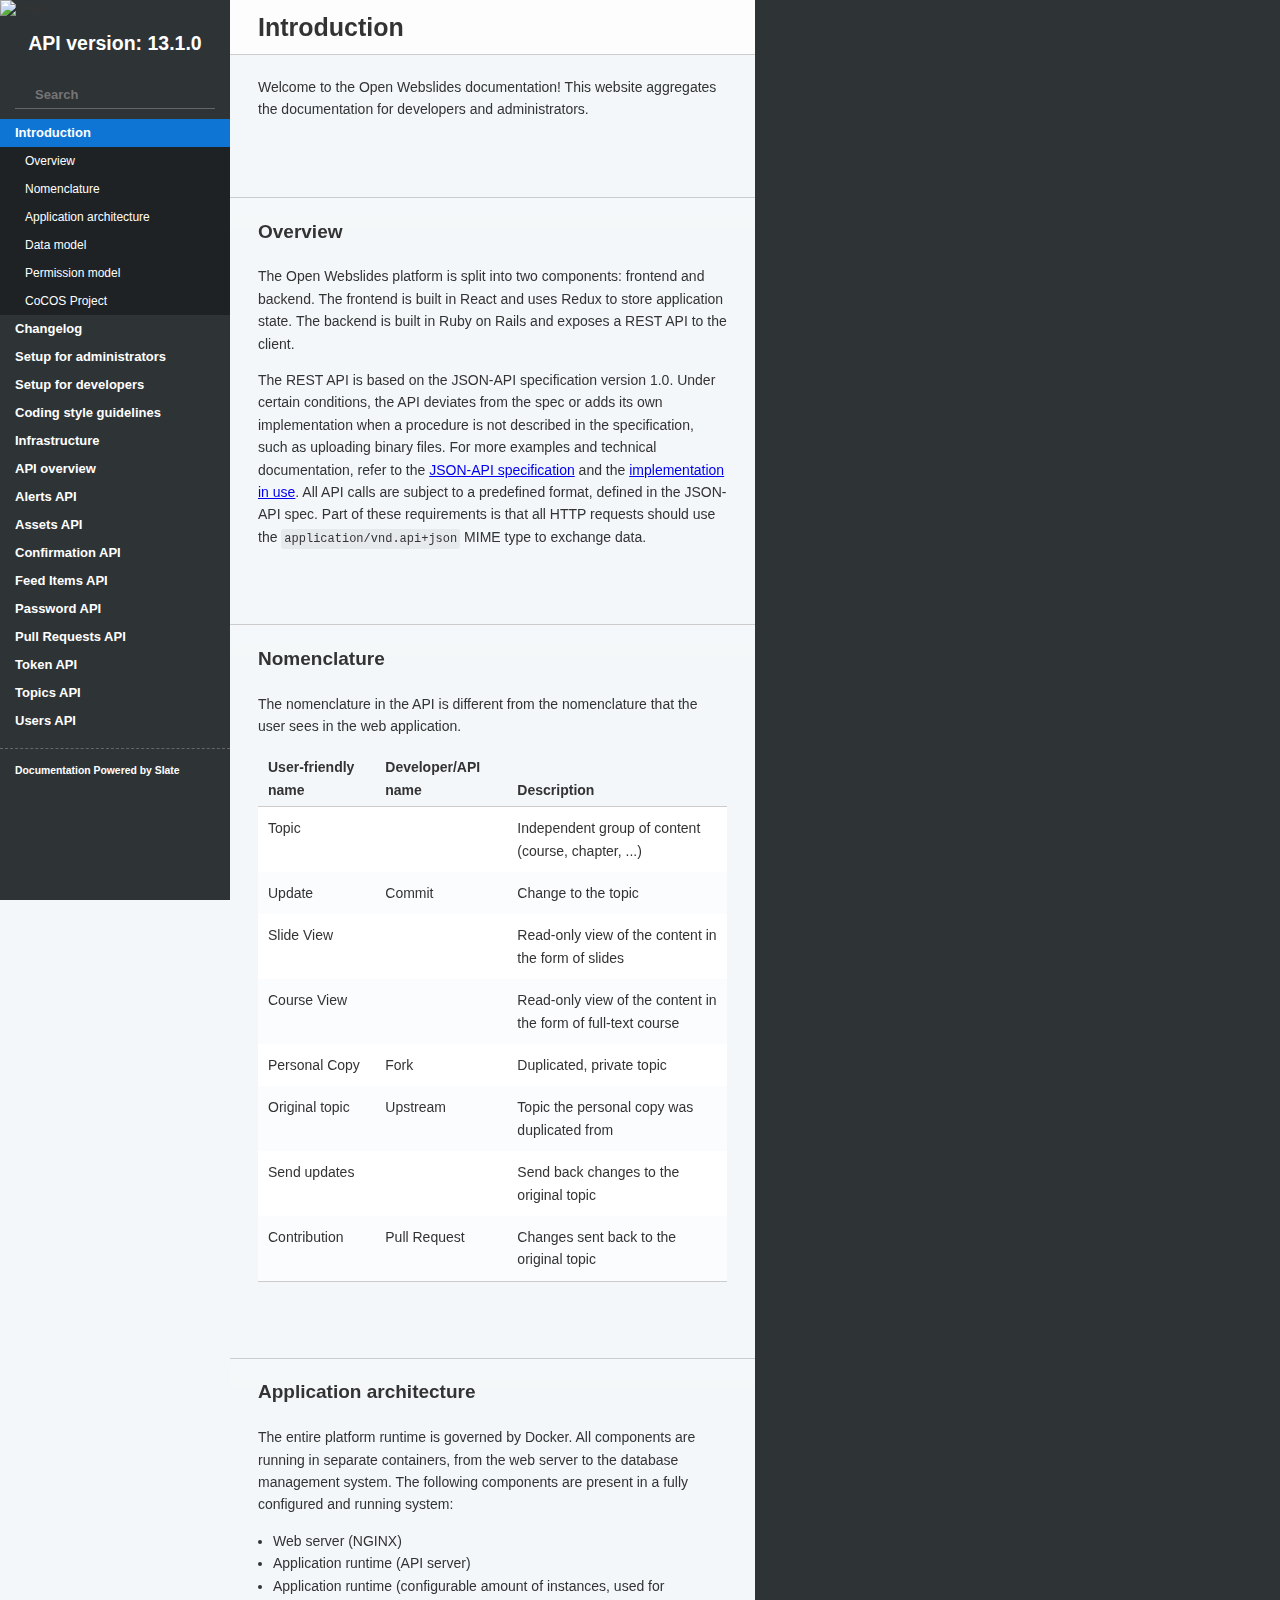
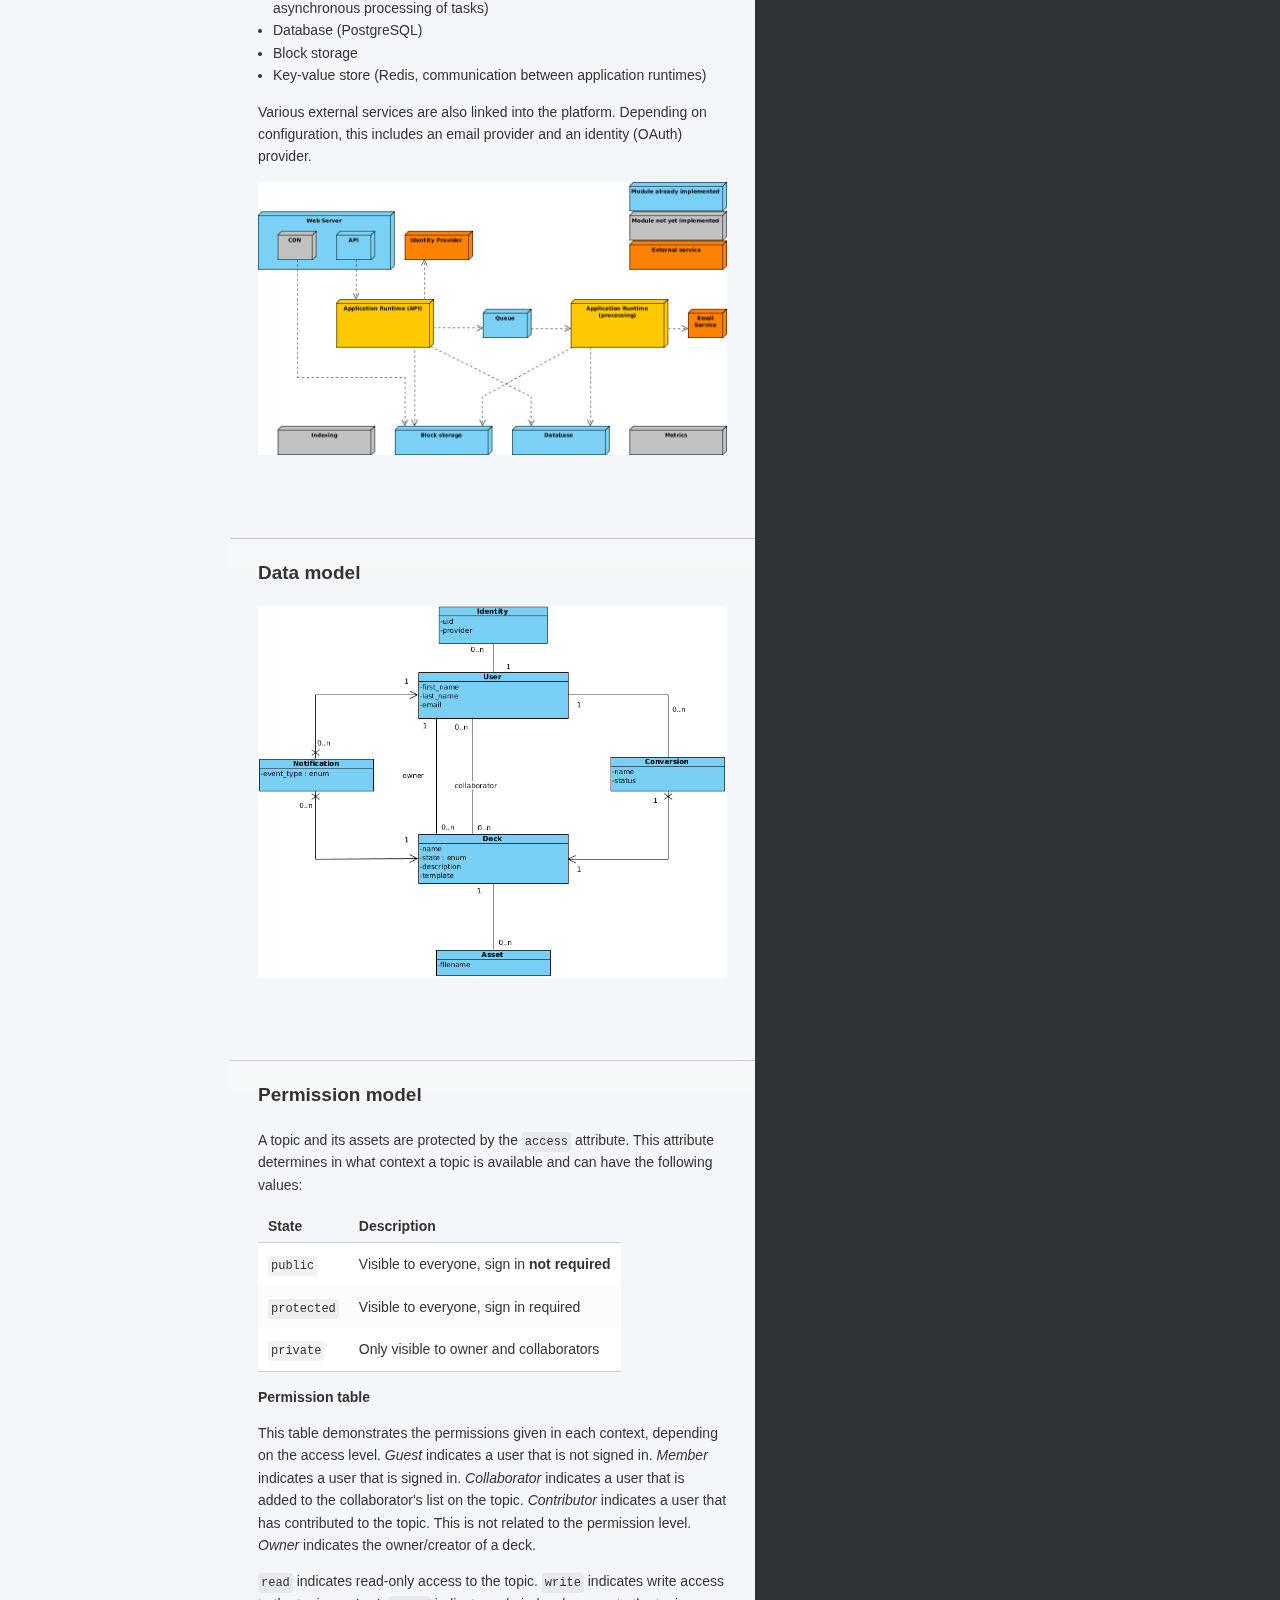
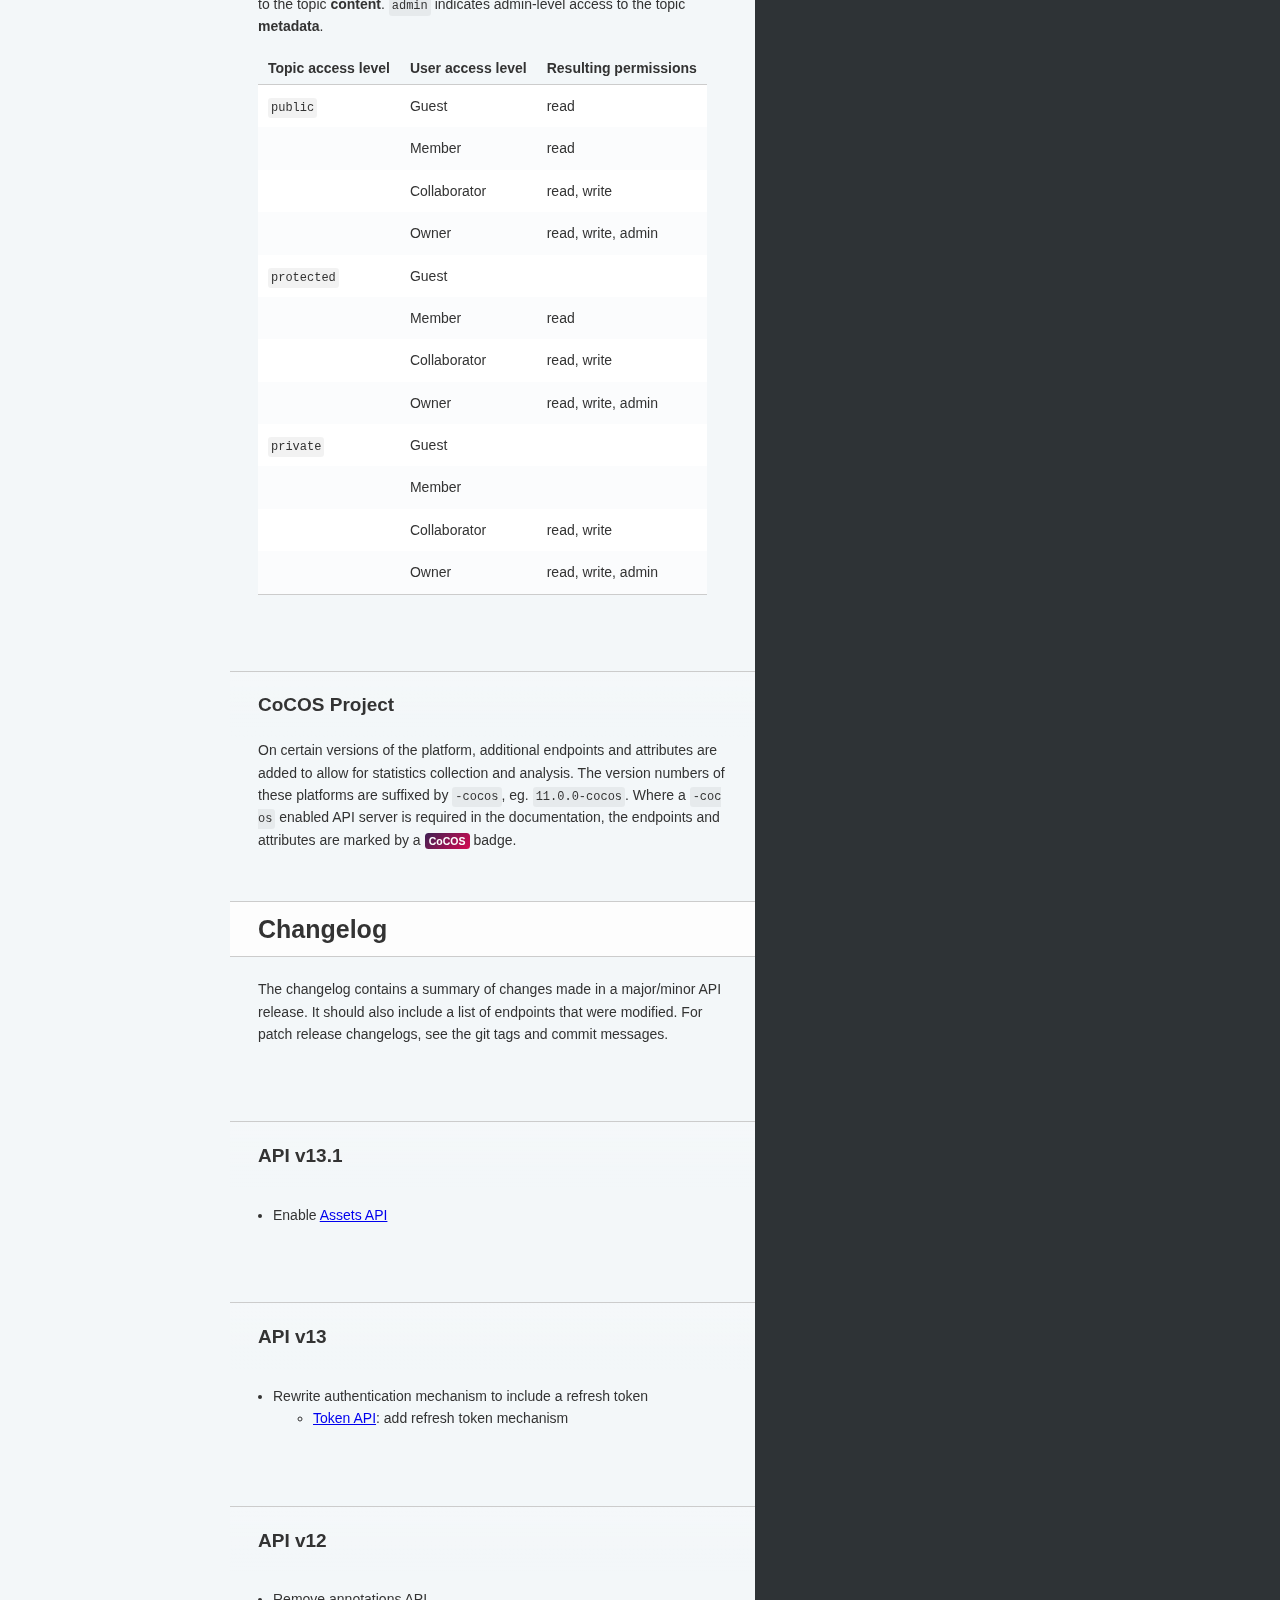
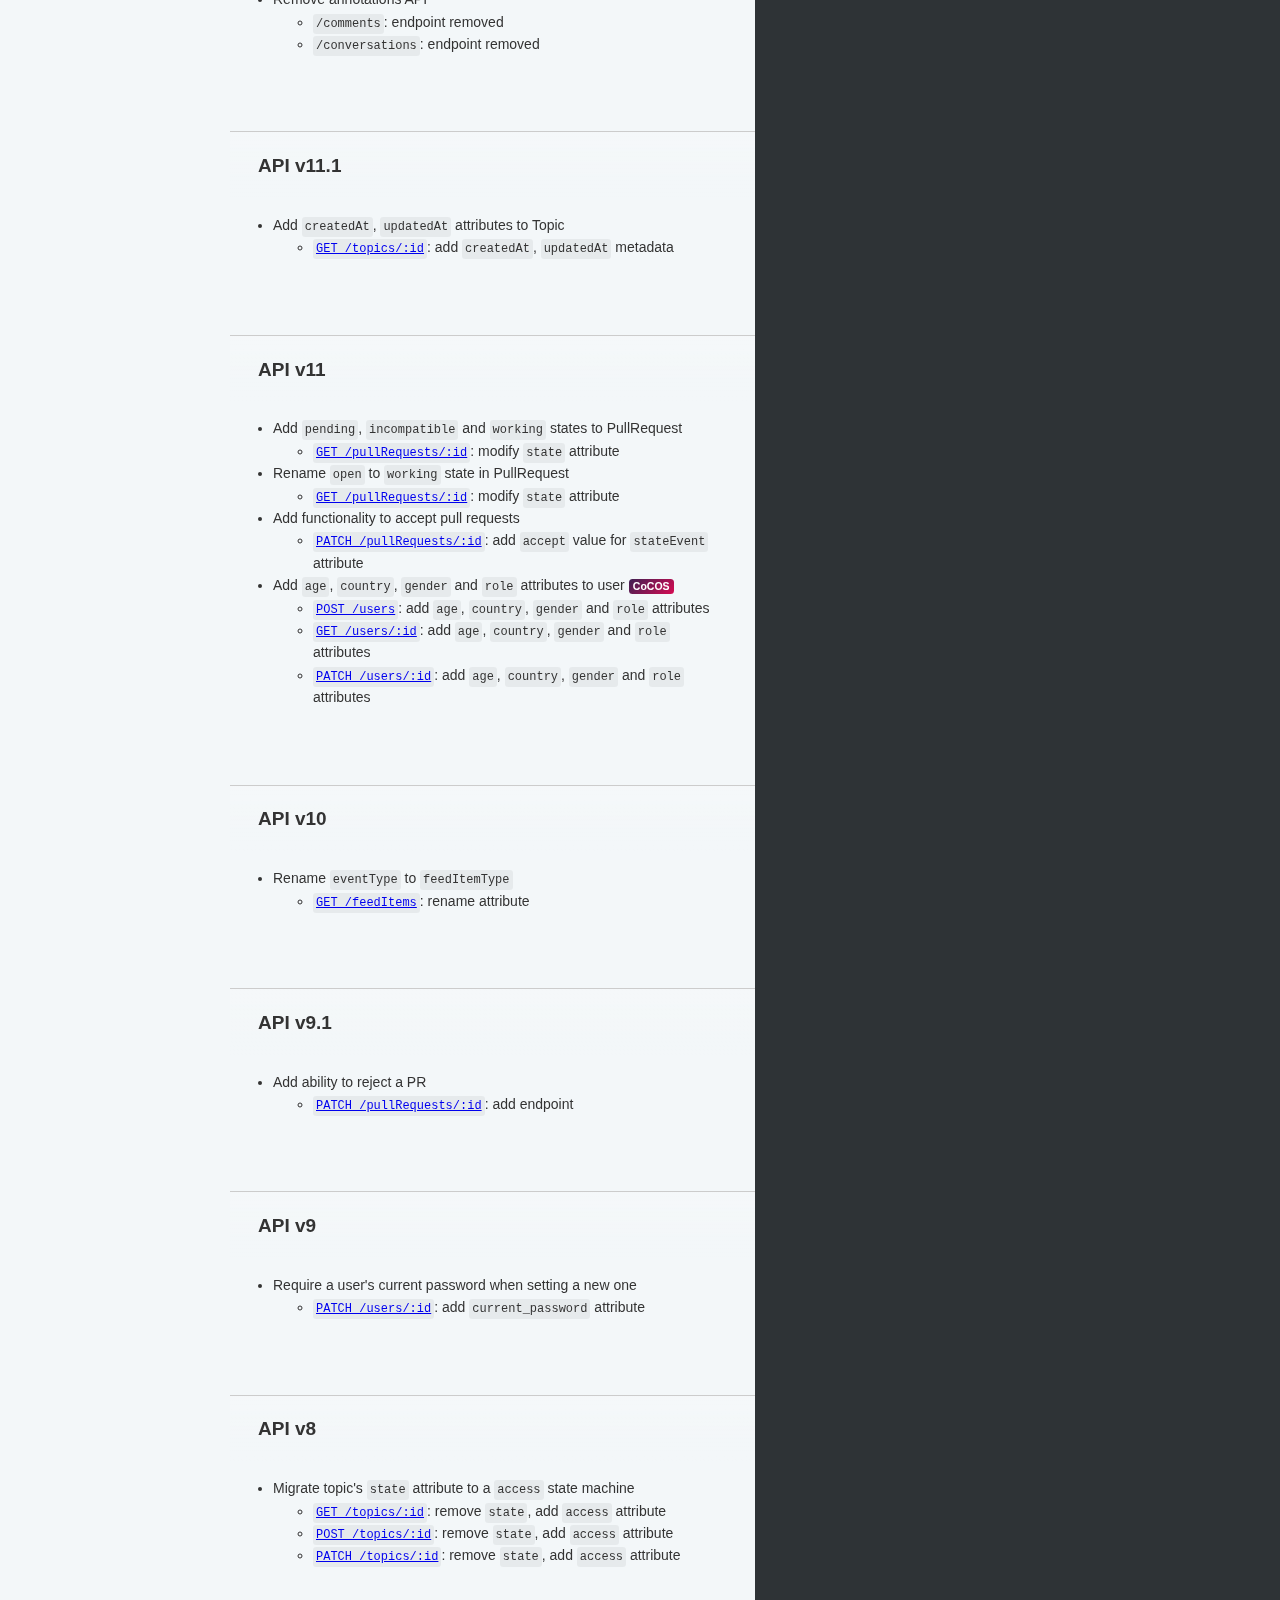
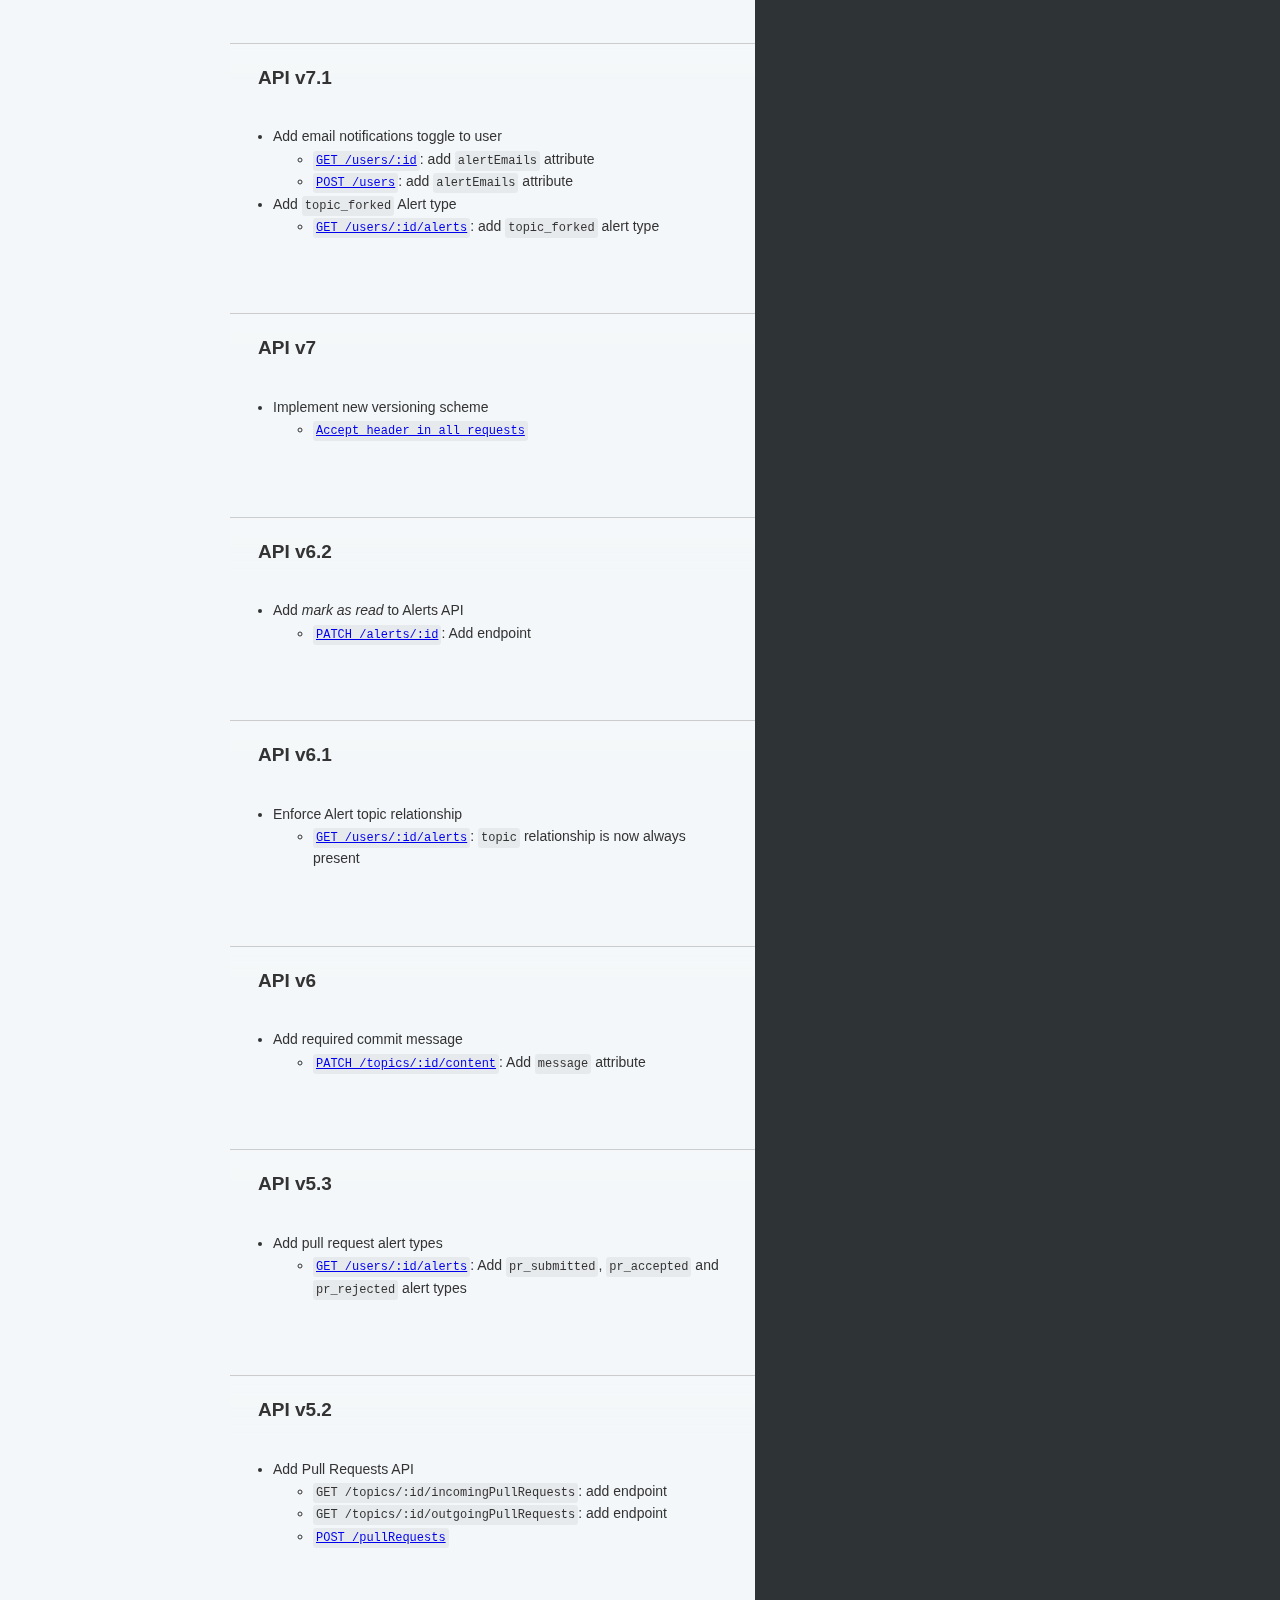
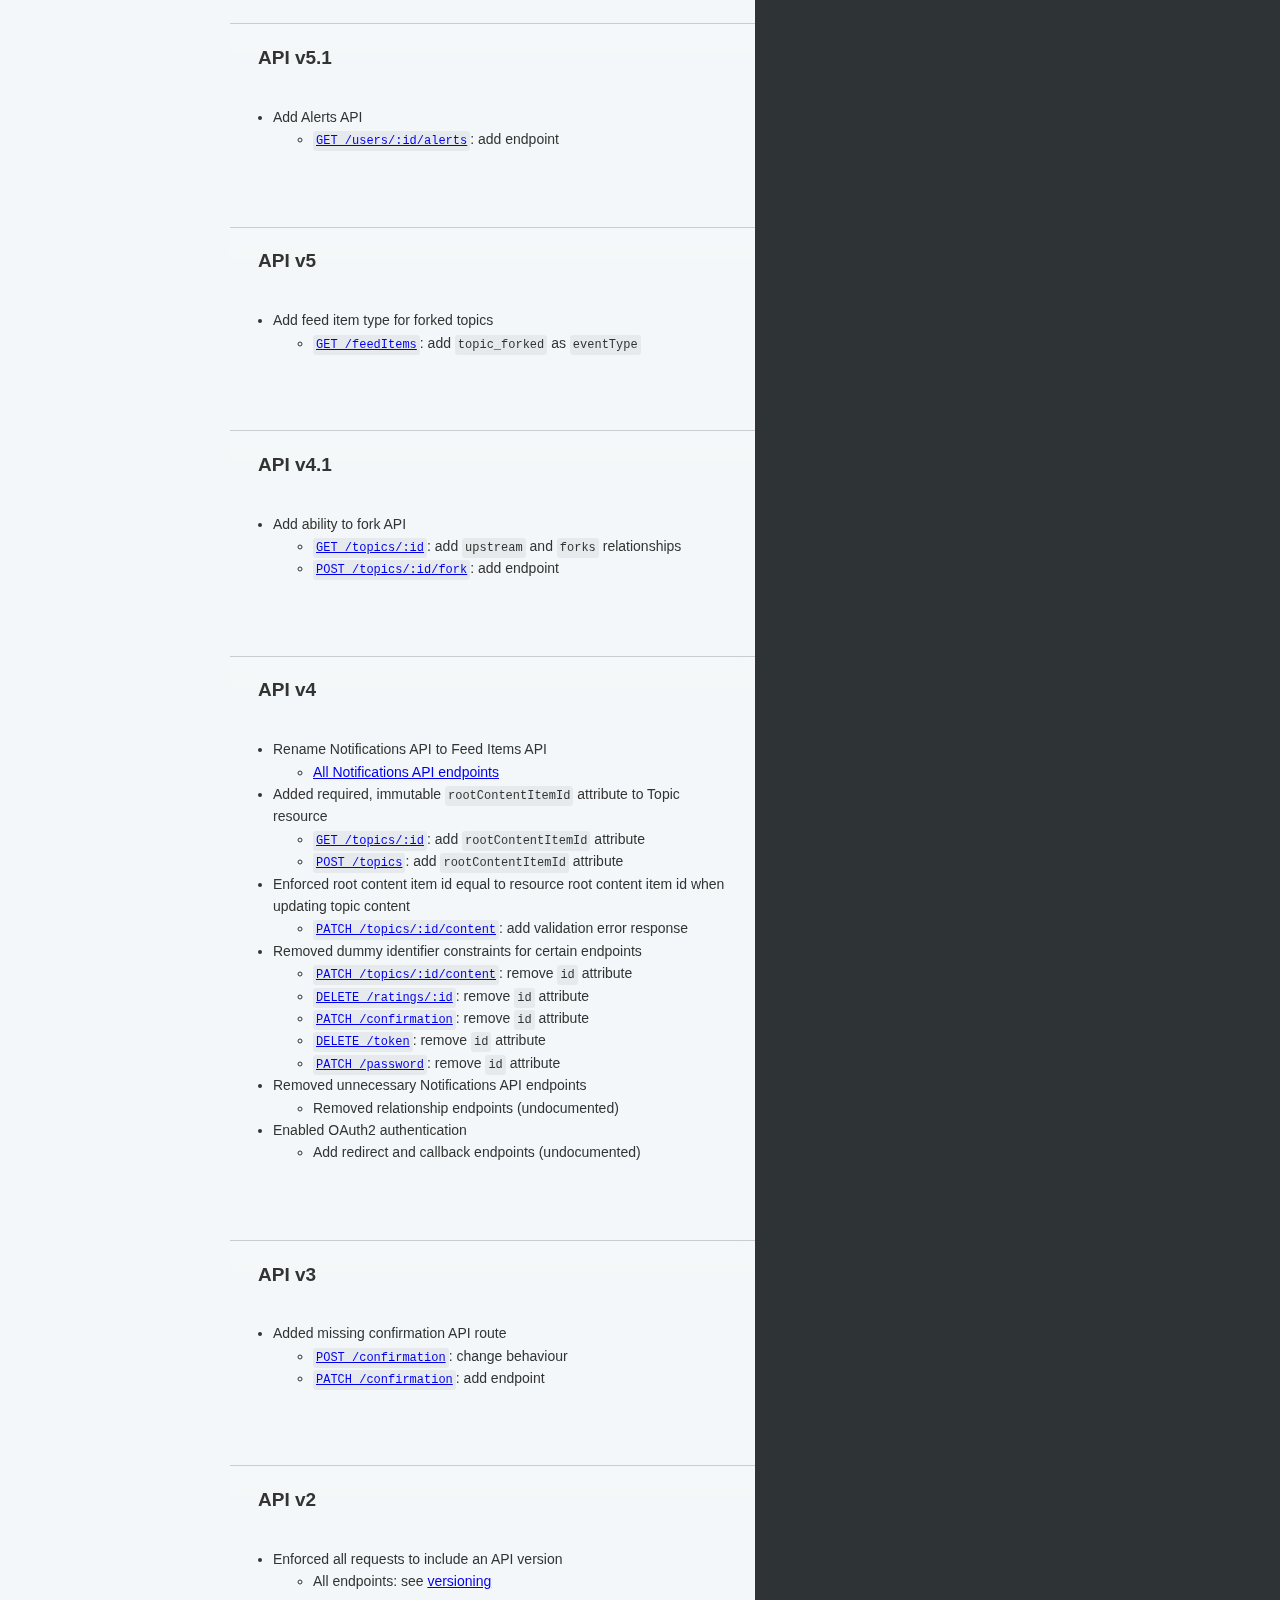
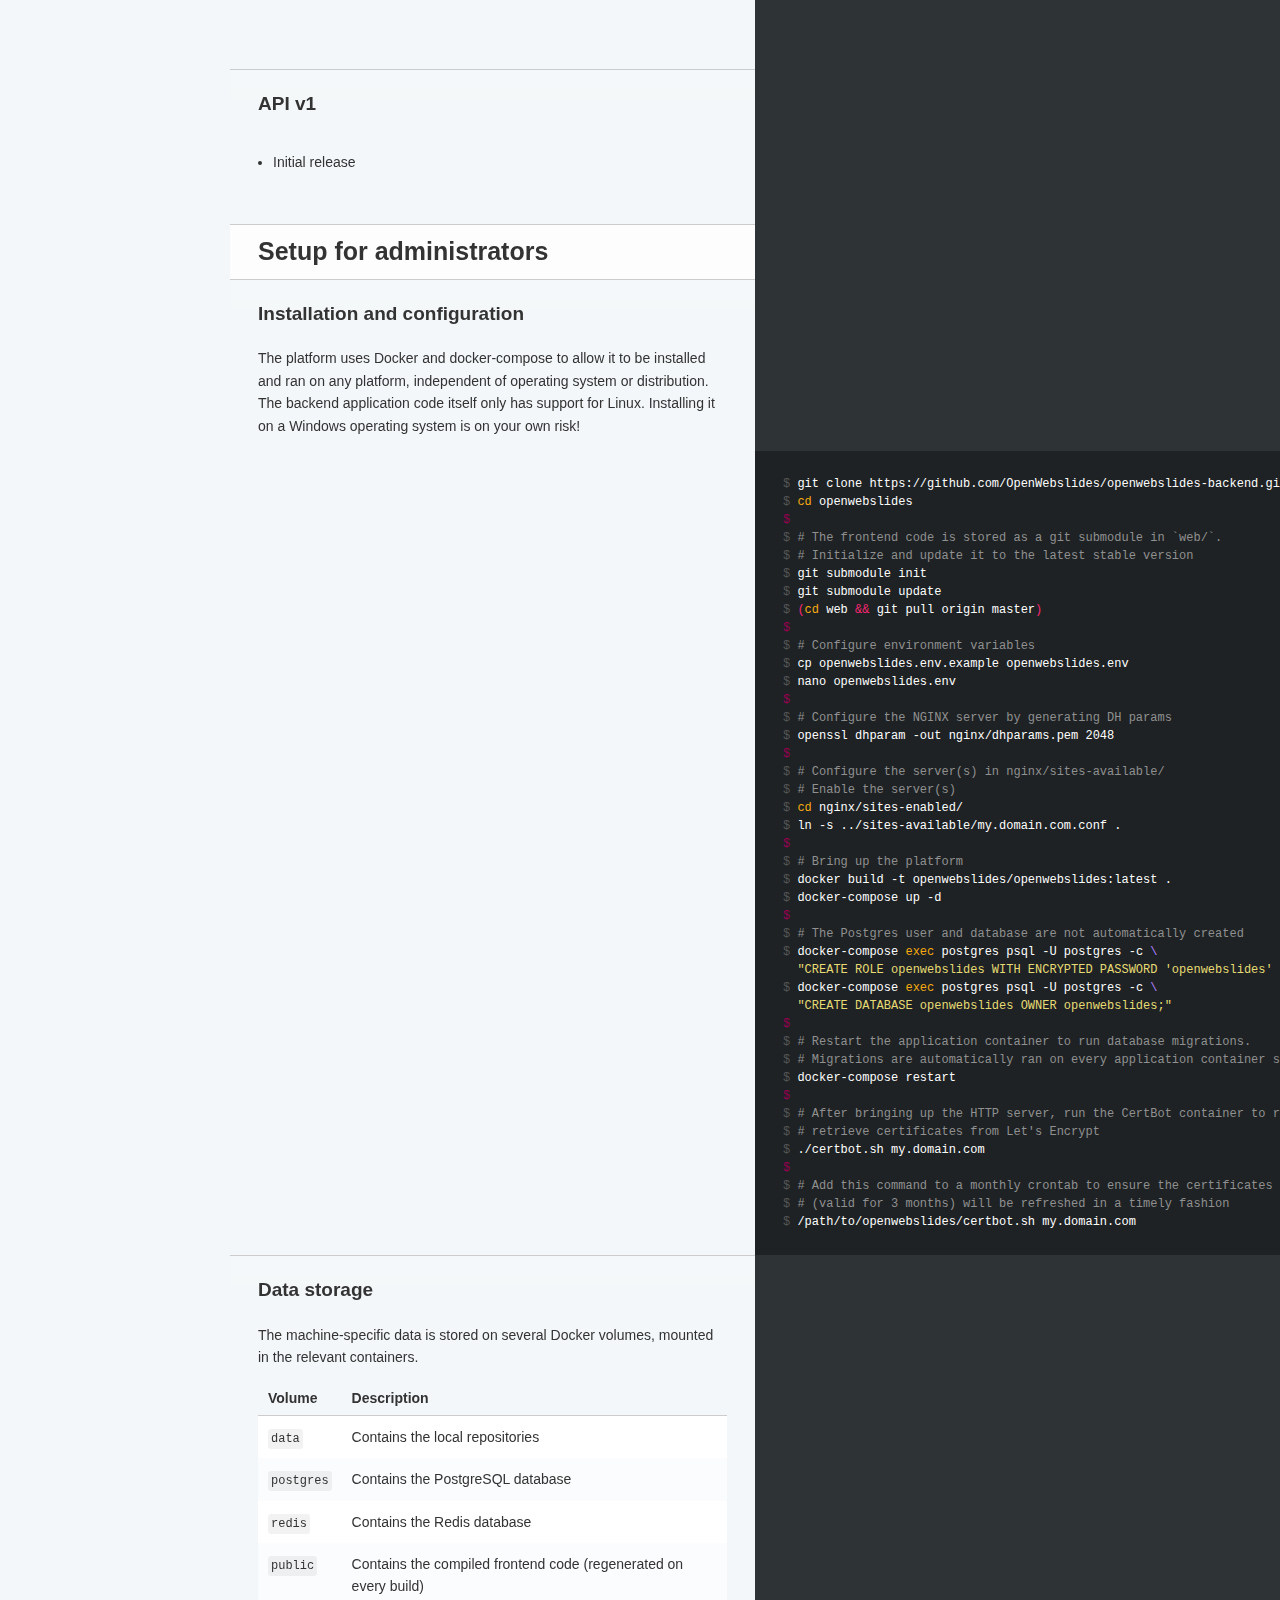
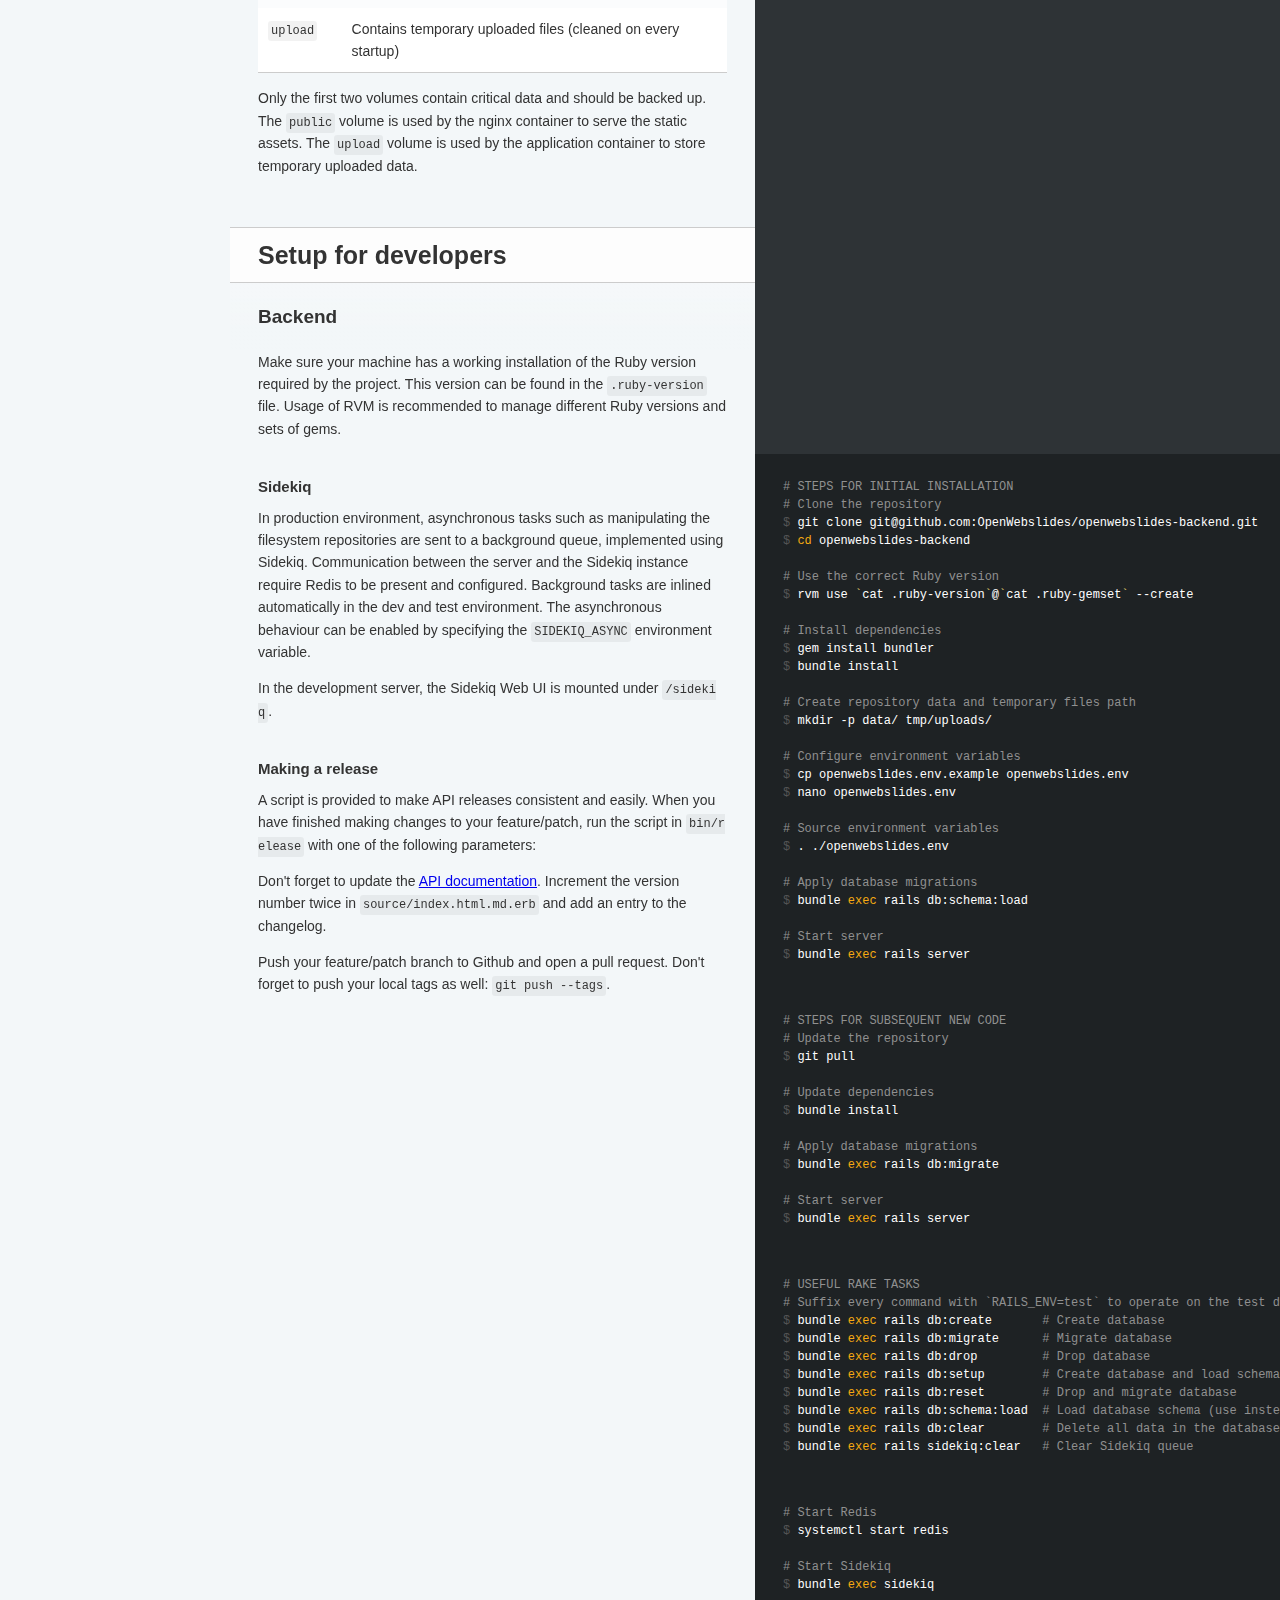
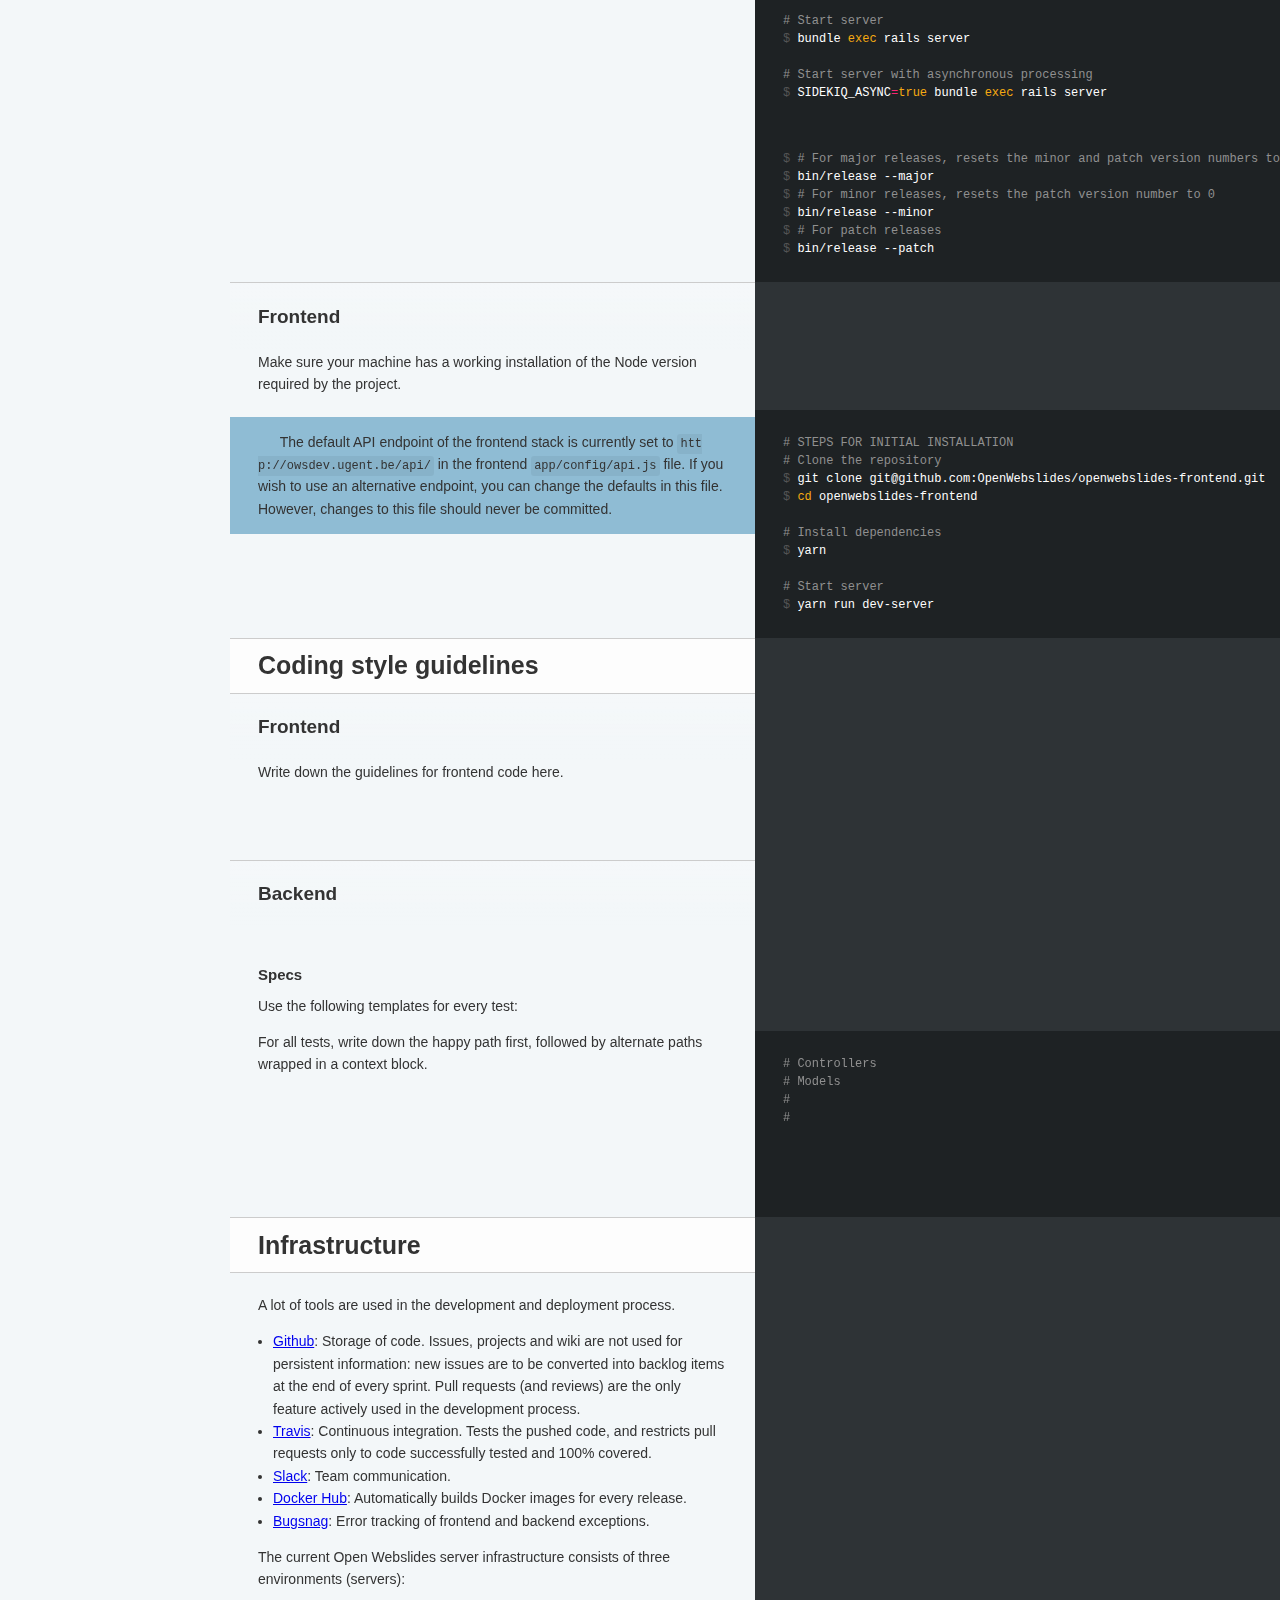
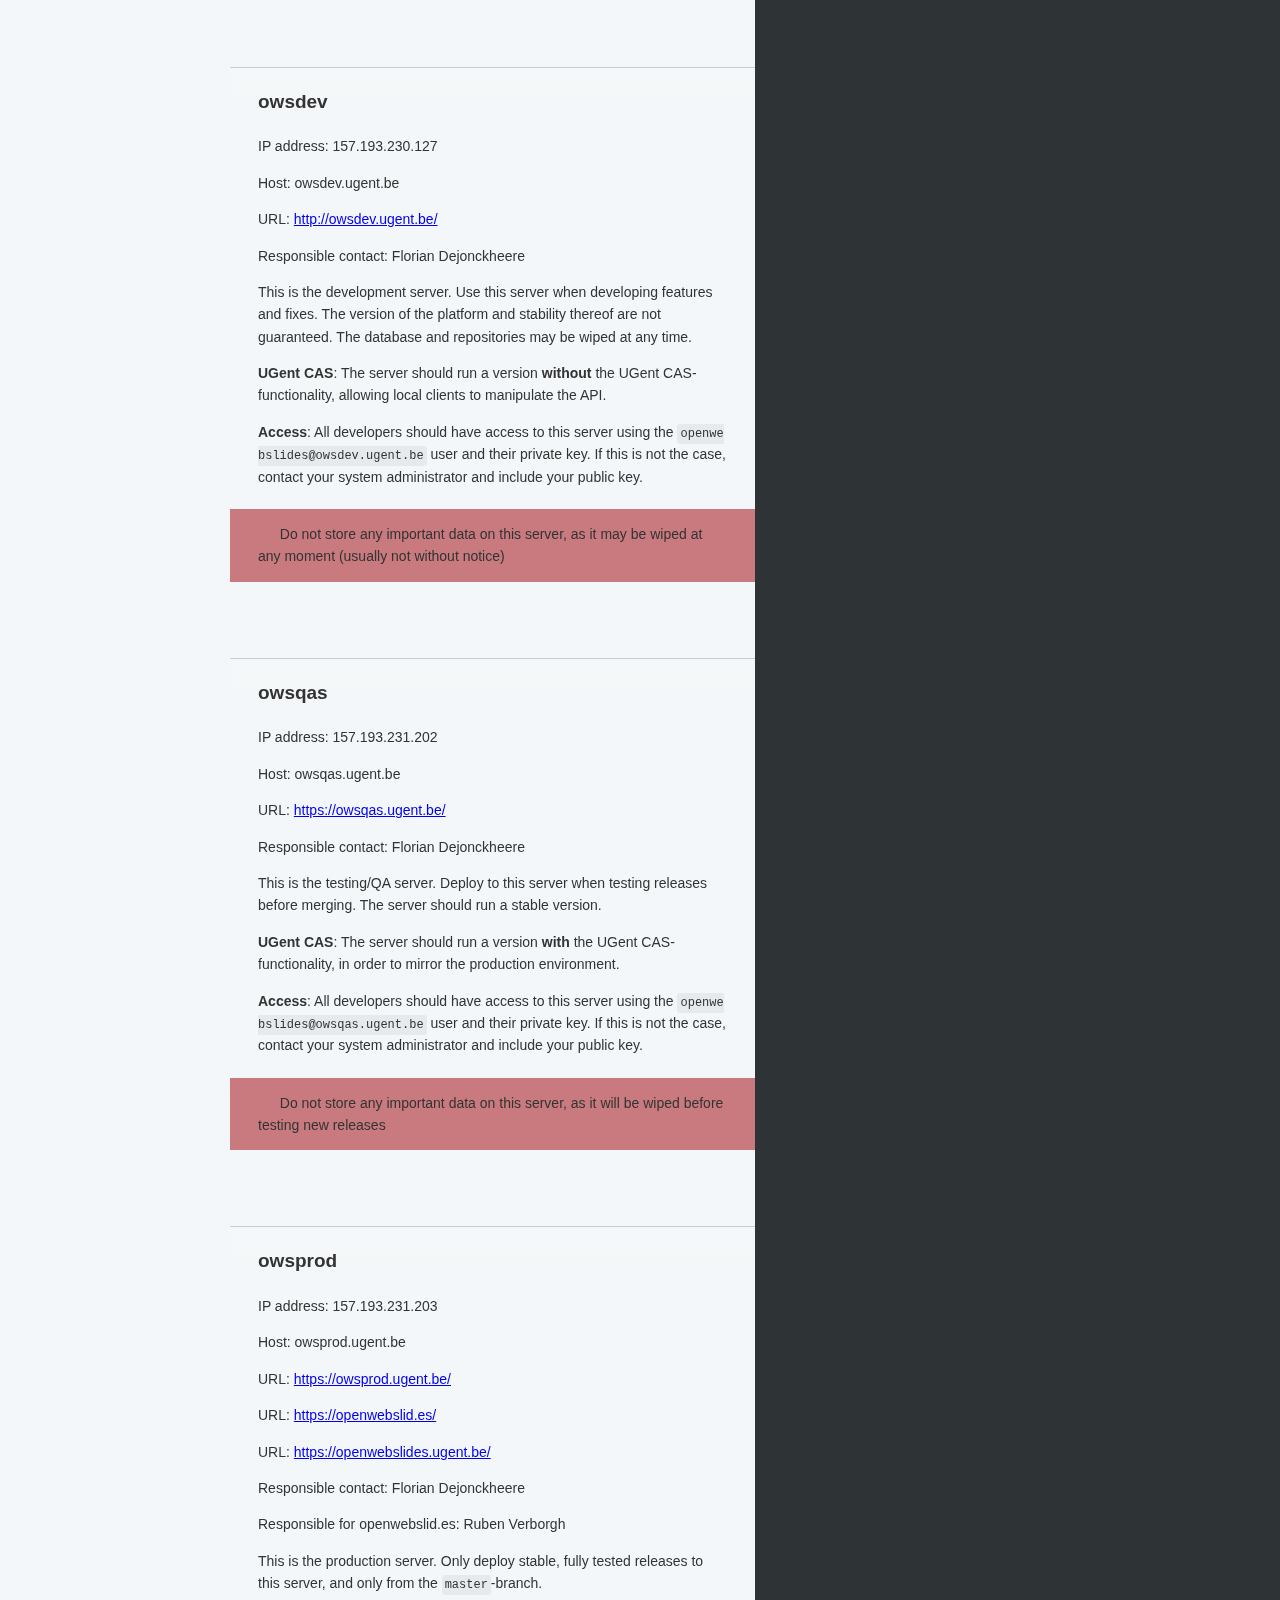
==== commit 057b4013: "publish: Enable Assets API" ====
--- a/index.html
+++ b/index.html
@@ -212,7 +212,7 @@
     <div class="toc-wrapper">
       <img src="images/logo.png" class="logo" alt="Logo" />
       <div class="toc-link" style="text-align: center;">
-        <h2>API version: 11.1.0</h2>
+        <h2>API version: 13.1.0</h2>
       </div>
         <div class="search">
           <input type="text" class="search" id="input-search" placeholder="Search">
@@ -220,8 +220,40 @@
         <ul class="search-results"></ul>
       <ul id="toc" class="toc-list-h1">
           <li>
+            <a href="#introduction" class="toc-h1 toc-link" data-title="Introduction">Introduction</a>
+              <ul class="toc-list-h2">
+                  <li>
+                    <a href="#overview" class="toc-h2 toc-link" data-title="Overview">Overview</a>
+                  </li>
+                  <li>
+                    <a href="#nomenclature" class="toc-h2 toc-link" data-title="Nomenclature">Nomenclature</a>
+                  </li>
+                  <li>
+                    <a href="#application-architecture" class="toc-h2 toc-link" data-title="Application architecture">Application architecture</a>
+                  </li>
+                  <li>
+                    <a href="#data-model" class="toc-h2 toc-link" data-title="Data model">Data model</a>
+                  </li>
+                  <li>
+                    <a href="#permission-model" class="toc-h2 toc-link" data-title="Permission model">Permission model</a>
+                  </li>
+                  <li>
+                    <a href="#cocos-project" class="toc-h2 toc-link" data-title="CoCOS Project">CoCOS Project</a>
+                  </li>
+              </ul>
+          </li>
+          <li>
             <a href="#changelog" class="toc-h1 toc-link" data-title="Changelog">Changelog</a>
               <ul class="toc-list-h2">
+                  <li>
+                    <a href="#api-v13-1" class="toc-h2 toc-link" data-title="API v13.1">API v13.1</a>
+                  </li>
+                  <li>
+                    <a href="#api-v13" class="toc-h2 toc-link" data-title="API v13">API v13</a>
+                  </li>
+                  <li>
+                    <a href="#api-v12" class="toc-h2 toc-link" data-title="API v12">API v12</a>
+                  </li>
                   <li>
                     <a href="#api-v11-1" class="toc-h2 toc-link" data-title="API v11.1">API v11.1</a>
                   </li>
@@ -296,39 +328,50 @@
               </ul>
           </li>
           <li>
-            <a href="#infrastructure" class="toc-h1 toc-link" data-title="Infrastructure">Infrastructure</a>
+            <a href="#setup-for-developers" class="toc-h1 toc-link" data-title="Setup for developers">Setup for developers</a>
               <ul class="toc-list-h2">
                   <li>
-                    <a href="#owsdev" class="toc-h2 toc-link" data-title="owsdev">owsdev</a>
-                  </li>
-                  <li>
-                    <a href="#owsqas" class="toc-h2 toc-link" data-title="owsqas">owsqas</a>
-                  </li>
-                  <li>
-                    <a href="#owsprod" class="toc-h2 toc-link" data-title="owsprod">owsprod</a>
-                  </li>
-                  <li>
-                    <a href="#cocos" class="toc-h2 toc-link" data-title="cocos">cocos</a>
-                  </li>
-                  <li>
-                    <a href="#deploying-on-owsdev-owsqas" class="toc-h2 toc-link" data-title="Deploying on owsdev/owsqas">Deploying on owsdev/owsqas</a>
-                  </li>
-                  <li>
-                    <a href="#deploying-on-owsprod" class="toc-h2 toc-link" data-title="Deploying on owsprod">Deploying on owsprod</a>
-                  </li>
-                  <li>
-                    <a href="#tips" class="toc-h2 toc-link" data-title="Tips">Tips</a>
+                    <a href="#backend" class="toc-h2 toc-link" data-title="Backend">Backend</a>
+                  </li>
+                  <li>
+                    <a href="#frontend" class="toc-h2 toc-link" data-title="Frontend">Frontend</a>
                   </li>
               </ul>
           </li>
           <li>
-            <a href="#setup-for-developers" class="toc-h1 toc-link" data-title="Setup for developers">Setup for developers</a>
+            <a href="#coding-style-guidelines" class="toc-h1 toc-link" data-title="Coding style guidelines">Coding style guidelines</a>
               <ul class="toc-list-h2">
                   <li>
+                    <a href="#frontend" class="toc-h2 toc-link" data-title="Frontend">Frontend</a>
+                  </li>
+                  <li>
                     <a href="#backend" class="toc-h2 toc-link" data-title="Backend">Backend</a>
                   </li>
-                  <li>
-                    <a href="#frontend" class="toc-h2 toc-link" data-title="Frontend">Frontend</a>
+              </ul>
+          </li>
+          <li>
+            <a href="#infrastructure" class="toc-h1 toc-link" data-title="Infrastructure">Infrastructure</a>
+              <ul class="toc-list-h2">
+                  <li>
+                    <a href="#owsdev" class="toc-h2 toc-link" data-title="owsdev">owsdev</a>
+                  </li>
+                  <li>
+                    <a href="#owsqas" class="toc-h2 toc-link" data-title="owsqas">owsqas</a>
+                  </li>
+                  <li>
+                    <a href="#owsprod" class="toc-h2 toc-link" data-title="owsprod">owsprod</a>
+                  </li>
+                  <li>
+                    <a href="#cocos" class="toc-h2 toc-link" data-title="cocos">cocos</a>
+                  </li>
+                  <li>
+                    <a href="#deploying-on-owsdev-owsqas" class="toc-h2 toc-link" data-title="Deploying on owsdev/owsqas">Deploying on owsdev/owsqas</a>
+                  </li>
+                  <li>
+                    <a href="#deploying-on-owsprod" class="toc-h2 toc-link" data-title="Deploying on owsprod">Deploying on owsprod</a>
+                  </li>
+                  <li>
+                    <a href="#tips" class="toc-h2 toc-link" data-title="Tips">Tips</a>
                   </li>
               </ul>
           </li>
@@ -367,10 +410,21 @@
               </ul>
           </li>
           <li>
-            <a href="#annotations-api" class="toc-h1 toc-link" data-title="Annotations API">Annotations API</a>
-          </li>
-          <li>
             <a href="#assets-api" class="toc-h1 toc-link" data-title="Assets API">Assets API</a>
+              <ul class="toc-list-h2">
+                  <li>
+                    <a href="#get-all-topic-assets" class="toc-h2 toc-link" data-title="Get all topic assets">Get all topic assets</a>
+                  </li>
+                  <li>
+                    <a href="#create-an-asset" class="toc-h2 toc-link" data-title="Create an asset">Create an asset</a>
+                  </li>
+                  <li>
+                    <a href="#get-an-asset" class="toc-h2 toc-link" data-title="Get an asset">Get an asset</a>
+                  </li>
+                  <li>
+                    <a href="#fetch-an-asset" class="toc-h2 toc-link" data-title="Fetch an asset">Fetch an asset</a>
+                  </li>
+              </ul>
           </li>
           <li>
             <a href="#confirmation-api" class="toc-h1 toc-link" data-title="Confirmation API">Confirmation API</a>
@@ -423,10 +477,13 @@
             <a href="#token-api" class="toc-h1 toc-link" data-title="Token API">Token API</a>
               <ul class="toc-list-h2">
                   <li>
-                    <a href="#create-a-token-sign-in" class="toc-h2 toc-link" data-title="Create a token (sign in)">Create a token (sign in)</a>
-                  </li>
-                  <li>
-                    <a href="#delete-a-token-sign-out" class="toc-h2 toc-link" data-title="Delete a token (sign out)">Delete a token (sign out)</a>
+                    <a href="#request-refresh-token-sign-in" class="toc-h2 toc-link" data-title="Request refresh token (sign in)">Request refresh token (sign in)</a>
+                  </li>
+                  <li>
+                    <a href="#request-access-token" class="toc-h2 toc-link" data-title="Request access token">Request access token</a>
+                  </li>
+                  <li>
+                    <a href="#invalidate-token-sign-out" class="toc-h2 toc-link" data-title="Invalidate token (sign out)">Invalidate token (sign out)</a>
                   </li>
               </ul>
           </li>
@@ -487,109 +544,225 @@
     <div class="page-wrapper">
       <div class="dark-box"></div>
       <div class="content">
-        # Introduction
-
-Welcome to the Open Webslides documentation! This website aggregates the documentation for developers and administrators.
-
-## Overview
-
-The Open Webslides platform is split into two components: frontend and backend.
+        <h1 id='introduction'>Introduction</h1>
+<p>Welcome to the Open Webslides documentation! This website aggregates the documentation for developers and administrators.</p>
+<h2 id='overview'>Overview</h2>
+<p>The Open Webslides platform is split into two components: frontend and backend.
 The frontend is built in React and uses Redux to store application state.
-The backend is built in Ruby on Rails and exposes a REST API to the client.
-
-The REST API is based on the JSON-API specification version 1.0.
+The backend is built in Ruby on Rails and exposes a REST API to the client.</p>
+
+<p>The REST API is based on the JSON-API specification version 1.0.
 Under certain conditions, the API deviates from the spec or adds its own implementation when a procedure is not described in the specification, such as uploading binary files.
-For more examples and technical documentation, refer to the [JSON-API specification](http://jsonapi.org/format/1.0/) and the [implementation in use](http://jsonapi-resources.com/v0.9/guide/index.html).
+For more examples and technical documentation, refer to the <a href="http://jsonapi.org/format/1.0/">JSON-API specification</a> and the <a href="http://jsonapi-resources.com/v0.9/guide/index.html">implementation in use</a>.
 All API calls are subject to a predefined format, defined in the JSON-API spec.
-Part of these requirements is that all HTTP requests should use the `application/vnd.api+json` MIME type to exchange data.
-
-## Nomenclature
-
-The nomenclature in the API is different from the nomenclature that the user sees in the web application.
-
-User-friendly name | Developer/API name | Description
------------------- | ------------------ | -----------
-Topic              |                    | Independent group of content (course, chapter, ...)
-Update             | Commit             | Change to the topic
-Slide View         |                    | Read-only view of the content in the form of slides
-Course View        |                    | Read-only view of the content in the form of full-text course
-Personal Copy      | Fork               | Duplicated, private topic
-Original topic     | Upstream           | Topic the personal copy was duplicated from
-Send updates       |                    | Send back changes to the original topic
-Contribution       | Pull Request       | Changes sent back to the original topic
-
-## Application architecture
-
-The entire platform runtime is governed by Docker.
+Part of these requirements is that all HTTP requests should use the <code>application/vnd.api+json</code> MIME type to exchange data.</p>
+<h2 id='nomenclature'>Nomenclature</h2>
+<p>The nomenclature in the API is different from the nomenclature that the user sees in the web application.</p>
+
+<table><thead>
+<tr>
+<th>User-friendly name</th>
+<th>Developer/API name</th>
+<th>Description</th>
+</tr>
+</thead><tbody>
+<tr>
+<td>Topic</td>
+<td></td>
+<td>Independent group of content (course, chapter, ...)</td>
+</tr>
+<tr>
+<td>Update</td>
+<td>Commit</td>
+<td>Change to the topic</td>
+</tr>
+<tr>
+<td>Slide View</td>
+<td></td>
+<td>Read-only view of the content in the form of slides</td>
+</tr>
+<tr>
+<td>Course View</td>
+<td></td>
+<td>Read-only view of the content in the form of full-text course</td>
+</tr>
+<tr>
+<td>Personal Copy</td>
+<td>Fork</td>
+<td>Duplicated, private topic</td>
+</tr>
+<tr>
+<td>Original topic</td>
+<td>Upstream</td>
+<td>Topic the personal copy was duplicated from</td>
+</tr>
+<tr>
+<td>Send updates</td>
+<td></td>
+<td>Send back changes to the original topic</td>
+</tr>
+<tr>
+<td>Contribution</td>
+<td>Pull Request</td>
+<td>Changes sent back to the original topic</td>
+</tr>
+</tbody></table>
+<h2 id='application-architecture'>Application architecture</h2>
+<p>The entire platform runtime is governed by Docker.
 All components are running in separate containers, from the web server to the database management system.
-The following components are present in a fully configured and running system:
-
-- Web server (NGINX)
-- Application runtime (API server)
-- Application runtime (configurable amount of instances, used for asynchronous processing of tasks)
-- Database (PostgreSQL)
-- Block storage
-- Key-value store (Redis, communication between application runtimes)
-
-Various external services are also linked into the platform.
-Depending on configuration, this includes an email provider and an identity (OAuth) provider.
-
-<img src="images/architecture.png" alt="Architecture" />
-
-## Data model
-
-<img src="images/data_model.png" alt="Data model" />
-
-## Permission model
-
-A topic and its assets are protected by the `access` attribute.
-This attribute determines in what context a topic is available and can have the following values:
-
-State       | Description
-------------|------------
-`public`    | Visible to everyone, sign in **not required**
-`protected` | Visible to everyone, sign in required
-`private`   | Only visible to owner and collaborators
-
-**Permission table**
-
-This table demonstrates the permissions given in each context, depending on the access level.
-_Guest_ indicates a user that is not signed in.
-_Member_ indicates a user that is signed in.
-_Collaborator_ indicates a user that is added to the collaborator's list on the topic.
-_Contributor_ indicates a user that has contributed to the topic. This is not related to the permission level.
-_Owner_ indicates the owner/creator of a deck.
-
-`read` indicates read-only access to the topic.
-`write` indicates write access to the topic **content**.
-`admin` indicates admin-level access to the topic **metadata**.
-
-| Topic access level | User access level | Resulting permissions |
-| ------------------ | ----------------- | --------------------- |
-| `public`           | Guest             | read                  |
-|                    | Member            | read                  |
-|                    | Collaborator      | read, write           |
-|                    | Owner             | read, write, admin    |
-| `protected`        | Guest             |                       |
-|                    | Member            | read                  |
-|                    | Collaborator      | read, write           |
-|                    | Owner             | read, write, admin    |
-| `private`          | Guest             |                       |
-|                    | Member            |                       |
-|                    | Collaborator      | read, write           |
-|                    | Owner             | read, write, admin    |
-
-## CoCOS Project
-
-On certain versions of the platform, additional endpoints and attributes are added to allow for statistics collection and analysis.
-The version numbers of these platforms are suffixed by `-cocos`, eg. `11.0.0-cocos`.
-Where a `-cocos` enabled API server is required in the documentation, the endpoints and attributes are marked by a <a href="#cocos"><span class="badge badge-cocos">CoCOS</span></a> badge.
+The following components are present in a fully configured and running system:</p>
+
+<ul>
+<li>Web server (NGINX)</li>
+<li>Application runtime (API server)</li>
+<li>Application runtime (configurable amount of instances, used for asynchronous processing of tasks)</li>
+<li>Database (PostgreSQL)</li>
+<li>Block storage</li>
+<li>Key-value store (Redis, communication between application runtimes)</li>
+</ul>
+
+<p>Various external services are also linked into the platform.
+Depending on configuration, this includes an email provider and an identity (OAuth) provider.</p>
+
+<p><img src="images/architecture.png" alt="Architecture" /></p>
+<h2 id='data-model'>Data model</h2>
+<p><img src="images/data_model.png" alt="Data model" /></p>
+<h2 id='permission-model'>Permission model</h2>
+<p>A topic and its assets are protected by the <code>access</code> attribute.
+This attribute determines in what context a topic is available and can have the following values:</p>
+
+<table><thead>
+<tr>
+<th>State</th>
+<th>Description</th>
+</tr>
+</thead><tbody>
+<tr>
+<td><code>public</code></td>
+<td>Visible to everyone, sign in <strong>not required</strong></td>
+</tr>
+<tr>
+<td><code>protected</code></td>
+<td>Visible to everyone, sign in required</td>
+</tr>
+<tr>
+<td><code>private</code></td>
+<td>Only visible to owner and collaborators</td>
+</tr>
+</tbody></table>
+
+<p><strong>Permission table</strong></p>
+
+<p>This table demonstrates the permissions given in each context, depending on the access level.
+<em>Guest</em> indicates a user that is not signed in.
+<em>Member</em> indicates a user that is signed in.
+<em>Collaborator</em> indicates a user that is added to the collaborator&#39;s list on the topic.
+<em>Contributor</em> indicates a user that has contributed to the topic. This is not related to the permission level.
+<em>Owner</em> indicates the owner/creator of a deck.</p>
+
+<p><code>read</code> indicates read-only access to the topic.
+<code>write</code> indicates write access to the topic <strong>content</strong>.
+<code>admin</code> indicates admin-level access to the topic <strong>metadata</strong>.</p>
+
+<table><thead>
+<tr>
+<th>Topic access level</th>
+<th>User access level</th>
+<th>Resulting permissions</th>
+</tr>
+</thead><tbody>
+<tr>
+<td><code>public</code></td>
+<td>Guest</td>
+<td>read</td>
+</tr>
+<tr>
+<td></td>
+<td>Member</td>
+<td>read</td>
+</tr>
+<tr>
+<td></td>
+<td>Collaborator</td>
+<td>read, write</td>
+</tr>
+<tr>
+<td></td>
+<td>Owner</td>
+<td>read, write, admin</td>
+</tr>
+<tr>
+<td><code>protected</code></td>
+<td>Guest</td>
+<td></td>
+</tr>
+<tr>
+<td></td>
+<td>Member</td>
+<td>read</td>
+</tr>
+<tr>
+<td></td>
+<td>Collaborator</td>
+<td>read, write</td>
+</tr>
+<tr>
+<td></td>
+<td>Owner</td>
+<td>read, write, admin</td>
+</tr>
+<tr>
+<td><code>private</code></td>
+<td>Guest</td>
+<td></td>
+</tr>
+<tr>
+<td></td>
+<td>Member</td>
+<td></td>
+</tr>
+<tr>
+<td></td>
+<td>Collaborator</td>
+<td>read, write</td>
+</tr>
+<tr>
+<td></td>
+<td>Owner</td>
+<td>read, write, admin</td>
+</tr>
+</tbody></table>
+<h2 id='cocos-project'>CoCOS Project</h2>
+<p>On certain versions of the platform, additional endpoints and attributes are added to allow for statistics collection and analysis.
+The version numbers of these platforms are suffixed by <code>-cocos</code>, eg. <code>11.0.0-cocos</code>.
+Where a <code>-cocos</code> enabled API server is required in the documentation, the endpoints and attributes are marked by a <a href="#cocos"><span class="badge badge-cocos">CoCOS</span></a> badge.</p>
 <h1 id='changelog'>Changelog</h1>
 <!-- When updating the changelog, don't forget to update the API version number in `index.html.erb` as well -->
 
 <p>The changelog contains a summary of changes made in a major/minor API release.
 It should also include a list of endpoints that were modified.
 For patch release changelogs, see the git tags and commit messages.</p>
+<h2 id='api-v13-1'>API v13.1</h2>
+<ul>
+<li>Enable <a href="#assets-api">Assets API</a></li>
+</ul>
+<h2 id='api-v13'>API v13</h2>
+<ul>
+<li>Rewrite authentication mechanism to include a refresh token
+
+<ul>
+<li><a href="#token-api">Token API</a>: add refresh token mechanism</li>
+</ul></li>
+</ul>
+<h2 id='api-v12'>API v12</h2>
+<ul>
+<li>Remove annotations API
+
+<ul>
+<li><code>/comments</code>: endpoint removed</li>
+<li><code>/conversations</code>: endpoint removed</li>
+</ul></li>
+</ul>
 <h2 id='api-v11-1'>API v11.1</h2>
 <ul>
 <li>Add <code>createdAt</code>, <code>updatedAt</code> attributes to Topic
@@ -885,145 +1058,7 @@
 <p>Only the first two volumes contain critical data and should be backed up.
 The <code>public</code> volume is used by the nginx container to serve the static assets.
 The <code>upload</code> volume is used by the application container to store temporary uploaded data.</p>
-<h1 id='infrastructure'>Infrastructure</h1>
-<p>A lot of tools are used in the development and deployment process.</p>
-
-<ul>
-<li><a href="https://github.com/OpenWebslides/">Github</a>: Storage of code. Issues, projects and wiki are not used for persistent information: new issues are to be converted into backlog items at the end of every sprint. Pull requests (and reviews) are the only feature actively used in the development process.</li>
-<li><a href="https://travis-ci.org/OpenWebslides">Travis</a>: Continuous integration. Tests the pushed code, and restricts pull requests only to code successfully tested and 100% covered.</li>
-<li><a href="https://openwebslides.slack.com">Slack</a>: Team communication.</li>
-<li><a href="https://cloud.docker.com/u/openwebslides/repository/docker/openwebslides/openwebslides">Docker Hub</a>: Automatically builds Docker images for every release.</li>
-<li><a href="https://app.bugsnag.com/open-webslides/open-webslides/errors">Bugsnag</a>: Error tracking of frontend and backend exceptions.</li>
-</ul>
-
-<p>The current Open Webslides server infrastructure consists of three environments (servers):</p>
-<h2 id='owsdev'>owsdev</h2>
-<p>IP address: 157.193.230.127</p>
-
-<p>Host: owsdev.ugent.be</p>
-
-<p>URL: <a href="http://owsdev.ugent.be/">http://owsdev.ugent.be/</a></p>
-
-<p>Responsible contact: Florian Dejonckheere</p>
-
-<p>This is the development server. Use this server when developing features and fixes. The version of the platform and stability thereof are not guaranteed. The database and repositories may be wiped at any time.</p>
-
-<p><strong>UGent CAS</strong>: The server should run a version <strong>without</strong> the UGent CAS-functionality, allowing local clients to manipulate the API.</p>
-
-<p><strong>Access</strong>: All developers should have access to this server using the <code>openwebslides@owsdev.ugent.be</code> user and their private key. If this is not the case, contact your system administrator and include your public key.</p>
-
-<aside class="warning">
-  Do not store any important data on this server, as it may be wiped at any moment (usually not without notice)
-</aside>
-<h2 id='owsqas'>owsqas</h2>
-<p>IP address: 157.193.231.202</p>
-
-<p>Host: owsqas.ugent.be</p>
-
-<p>URL: <a href="https://owsqas.ugent.be/">https://owsqas.ugent.be/</a></p>
-
-<p>Responsible contact: Florian Dejonckheere</p>
-
-<p>This is the testing/QA server. Deploy to this server when testing releases before merging. The server should run a stable version.</p>
-
-<p><strong>UGent CAS</strong>: The server should run a version <strong>with</strong> the UGent CAS-functionality, in order to mirror the production environment.</p>
-
-<p><strong>Access</strong>: All developers should have access to this server using the <code>openwebslides@owsqas.ugent.be</code> user and their private key. If this is not the case, contact your system administrator and include your public key.</p>
-
-<aside class="warning">
-  Do not store any important data on this server, as it will be wiped before testing new releases
-</aside>
-<h2 id='owsprod'>owsprod</h2>
-<p>IP address: 157.193.231.203</p>
-
-<p>Host: owsprod.ugent.be</p>
-
-<p>URL: <a href="https://owsprod.ugent.be/">https://owsprod.ugent.be/</a></p>
-
-<p>URL: <a href="https://openwebslid.es/">https://openwebslid.es/</a></p>
-
-<p>URL: <a href="https://openwebslides.ugent.be/">https://openwebslides.ugent.be/</a></p>
-
-<p>Responsible contact: Florian Dejonckheere</p>
-
-<p>Responsible for openwebslid.es: Ruben Verborgh</p>
-
-<p>This is the production server. Only deploy stable, fully tested releases to this server, and only from the <code>master</code>-branch.</p>
-
-<p><strong>UGent CAS</strong>: The server runs a version <strong>with</strong> the UGent CAS-functionality.</p>
-
-<p><strong>Access</strong>: Only your system administrator has access to this server. Direct your queries to your system administrator if you want to deploy a release.</p>
-
-<aside class="notice">
-  Do not use this server for development purposes. Queries to manipulate data manually will be ignored
-</aside>
-<h2 id='cocos'>cocos</h2>
-<p>IP address: 157.193.215.95</p>
-
-<p>Host: cocos.atlantis.ugent.be</p>
-
-<p>URL: <a href="https://cocos.education/">https://cocos.education/</a></p>
-
-<p>URL: <a href="https://my.cocos.education/">https://my.cocos.education/</a></p>
-
-<p>URL: <a href="https://publications.cocos.education/">https://publications.cocos.education/</a></p>
-
-<p>URL: <a href="https://cocos.digital/">https://cocos.digital/</a></p>
-
-<p>Responsible contact: Florian Dejonckheere</p>
-
-<p>This is the server for the CoCOS project. It hosts two WordPress installation on <a href="https://cocos.education/">https://cocos.education/</a> and <a href="https://publications.cocos.education/">https://publications.cocos.education/</a>, and one Moodle installation on <a href="https://my.cocos.education/">https://my.cocos.education/</a>.</p>
-<h2 id='deploying-on-owsdev-owsqas'>Deploying on owsdev/owsqas</h2><pre class="highlight shell tab-shell"><code><span class="c"># SSH into the server</span>
-<span class="gp">$ </span>ssh openwebslides@owsdev.ugent.be -i /path/to/keyfile
-
-<span class="c"># You're now in /opt/openwebslides. The app is located in /opt/openwebslides/OpenWebslides</span>
-<span class="gp">$ </span><span class="nb">cd </span>OpenWebslides
-
-<span class="c"># This folder contains the cloned git repository</span>
-<span class="c"># You can now navigate to any branch/commit you want to</span>
-<span class="gp">$ </span>git branch
-<span class="k">*</span> <span class="o">(</span>detached from 038655f<span class="o">)</span>
-  master
-  no-cas
-
-<span class="gp">$ </span>git fetch --all
-<span class="gp">$ </span>git checkout b5c3912
-
-<span class="c"># The platform configuration should already be present and correct</span>
-<span class="c"># If this is not the case, refer to the Administrator's setup guide</span>
-
-<span class="c"># Build the application image</span>
-<span class="gp">$ </span>docker build -t openwebslides/openwebslides:latest .
-
-<span class="c"># Bring down the running application and restart it in the background with the new image</span>
-<span class="gp">$ </span>docker-compose down; docker-compose up -d
-</code></pre><h2 id='deploying-on-owsprod'>Deploying on owsprod</h2><pre class="highlight shell tab-shell"><code><span class="c"># SSH into the server</span>
-<span class="gp">$ </span>ssh openwebslides@owsprod.ugent.be -i /path/to/keyfile
-
-<span class="c"># You're now in /opt/openwebslides. The app is located in /opt/openwebslides/OpenWebslides</span>
-<span class="gp">$ </span><span class="nb">cd </span>OpenWebslides
-
-<span class="c"># This is again just the cloned git repository</span>
-<span class="c"># However it should always be on the `master` branch and only `git pull` should be used</span>
-<span class="gp">$ </span>git pull
-
-<span class="c"># Build the application image</span>
-<span class="gp">$ </span>docker build -t openwebslides/openwebslides:latest .
-
-<span class="c"># Before the next step, make sure nobody is using the platform</span>
-<span class="c"># Preferably only restart the application during off-peak times</span>
-
-<span class="c"># Bring down the running application and restart it with the new image</span>
-<span class="c"># ATTENTION: to enable TLS communication, an alternative docker-compose should be specified</span>
-<span class="gp">$ </span>docker-compose down; docker-compose -f docker-compose.yml -f docker-compose.prod.yml up -d
-</code></pre><h2 id='tips'>Tips</h2><pre class="highlight shell tab-shell"><code><span class="c">## Opening a Rails console</span>
-<span class="gp">$ </span>docker-compose <span class="nb">exec </span>app bundle <span class="nb">exec </span>rails console
-
-<span class="c">## Opening a shell to the `data/` directory</span>
-<span class="gp">$ </span>docker-compose <span class="nb">exec </span>app bash
-<span class="c"># cd data/</span>
-<span class="c"># ls</span>
-</code></pre><h1 id='setup-for-developers'>Setup for developers</h1><h2 id='backend'>Backend</h2>
+<h1 id='setup-for-developers'>Setup for developers</h1><h2 id='backend'>Backend</h2>
 <p>Make sure your machine has a working installation of the Ruby version required by the project.
 This version can be found in the <code>.ruby-version</code> file.
 Usage of RVM is recommended to manage different Ruby versions and sets of gems.</p>
@@ -1127,7 +1162,156 @@
   If you wish to use an alternative endpoint, you can change the defaults in this file.
   However, changes to this file should never be committed.
 </aside>
-<h1 id='api-overview'>API overview</h1>
+<h1 id='coding-style-guidelines'>Coding style guidelines</h1><h2 id='frontend'>Frontend</h2>
+<p>Write down the guidelines for frontend code here.</p>
+<h2 id='backend'>Backend</h2><h3 id='specs'>Specs</h3>
+<p>Use the following templates for every test:</p>
+<pre class="highlight ruby tab-ruby"><code><span class="c1"># Controllers</span>
+<span class="c1"># Models</span>
+<span class="c1">#</span>
+<span class="c1">#</span>
+</code></pre>
+<p>For all tests, write down the happy path first, followed by alternate paths wrapped in a context block.</p>
+<pre class="highlight plaintext"><code>
+</code></pre><h1 id='infrastructure'>Infrastructure</h1>
+<p>A lot of tools are used in the development and deployment process.</p>
+
+<ul>
+<li><a href="https://github.com/OpenWebslides/">Github</a>: Storage of code. Issues, projects and wiki are not used for persistent information: new issues are to be converted into backlog items at the end of every sprint. Pull requests (and reviews) are the only feature actively used in the development process.</li>
+<li><a href="https://travis-ci.org/OpenWebslides">Travis</a>: Continuous integration. Tests the pushed code, and restricts pull requests only to code successfully tested and 100% covered.</li>
+<li><a href="https://openwebslides.slack.com">Slack</a>: Team communication.</li>
+<li><a href="https://cloud.docker.com/u/openwebslides/repository/docker/openwebslides/openwebslides">Docker Hub</a>: Automatically builds Docker images for every release.</li>
+<li><a href="https://app.bugsnag.com/open-webslides/open-webslides/errors">Bugsnag</a>: Error tracking of frontend and backend exceptions.</li>
+</ul>
+
+<p>The current Open Webslides server infrastructure consists of three environments (servers):</p>
+<h2 id='owsdev'>owsdev</h2>
+<p>IP address: 157.193.230.127</p>
+
+<p>Host: owsdev.ugent.be</p>
+
+<p>URL: <a href="http://owsdev.ugent.be/">http://owsdev.ugent.be/</a></p>
+
+<p>Responsible contact: Florian Dejonckheere</p>
+
+<p>This is the development server. Use this server when developing features and fixes. The version of the platform and stability thereof are not guaranteed. The database and repositories may be wiped at any time.</p>
+
+<p><strong>UGent CAS</strong>: The server should run a version <strong>without</strong> the UGent CAS-functionality, allowing local clients to manipulate the API.</p>
+
+<p><strong>Access</strong>: All developers should have access to this server using the <code>openwebslides@owsdev.ugent.be</code> user and their private key. If this is not the case, contact your system administrator and include your public key.</p>
+
+<aside class="warning">
+  Do not store any important data on this server, as it may be wiped at any moment (usually not without notice)
+</aside>
+<h2 id='owsqas'>owsqas</h2>
+<p>IP address: 157.193.231.202</p>
+
+<p>Host: owsqas.ugent.be</p>
+
+<p>URL: <a href="https://owsqas.ugent.be/">https://owsqas.ugent.be/</a></p>
+
+<p>Responsible contact: Florian Dejonckheere</p>
+
+<p>This is the testing/QA server. Deploy to this server when testing releases before merging. The server should run a stable version.</p>
+
+<p><strong>UGent CAS</strong>: The server should run a version <strong>with</strong> the UGent CAS-functionality, in order to mirror the production environment.</p>
+
+<p><strong>Access</strong>: All developers should have access to this server using the <code>openwebslides@owsqas.ugent.be</code> user and their private key. If this is not the case, contact your system administrator and include your public key.</p>
+
+<aside class="warning">
+  Do not store any important data on this server, as it will be wiped before testing new releases
+</aside>
+<h2 id='owsprod'>owsprod</h2>
+<p>IP address: 157.193.231.203</p>
+
+<p>Host: owsprod.ugent.be</p>
+
+<p>URL: <a href="https://owsprod.ugent.be/">https://owsprod.ugent.be/</a></p>
+
+<p>URL: <a href="https://openwebslid.es/">https://openwebslid.es/</a></p>
+
+<p>URL: <a href="https://openwebslides.ugent.be/">https://openwebslides.ugent.be/</a></p>
+
+<p>Responsible contact: Florian Dejonckheere</p>
+
+<p>Responsible for openwebslid.es: Ruben Verborgh</p>
+
+<p>This is the production server. Only deploy stable, fully tested releases to this server, and only from the <code>master</code>-branch.</p>
+
+<p><strong>UGent CAS</strong>: The server runs a version <strong>with</strong> the UGent CAS-functionality.</p>
+
+<p><strong>Access</strong>: Only your system administrator has access to this server. Direct your queries to your system administrator if you want to deploy a release.</p>
+
+<aside class="notice">
+  Do not use this server for development purposes. Queries to manipulate data manually will be ignored
+</aside>
+<h2 id='cocos'>cocos</h2>
+<p>IP address: 157.193.215.95</p>
+
+<p>Host: cocos.atlantis.ugent.be</p>
+
+<p>URL: <a href="https://cocos.education/">https://cocos.education/</a></p>
+
+<p>URL: <a href="https://my.cocos.education/">https://my.cocos.education/</a></p>
+
+<p>URL: <a href="https://publications.cocos.education/">https://publications.cocos.education/</a></p>
+
+<p>URL: <a href="https://cocos.digital/">https://cocos.digital/</a></p>
+
+<p>Responsible contact: Florian Dejonckheere</p>
+
+<p>This is the server for the CoCOS project. It hosts two WordPress installation on <a href="https://cocos.education/">https://cocos.education/</a> and <a href="https://publications.cocos.education/">https://publications.cocos.education/</a>, and one Moodle installation on <a href="https://my.cocos.education/">https://my.cocos.education/</a>.</p>
+<h2 id='deploying-on-owsdev-owsqas'>Deploying on owsdev/owsqas</h2><pre class="highlight shell tab-shell"><code><span class="c"># SSH into the server</span>
+<span class="gp">$ </span>ssh openwebslides@owsdev.ugent.be -i /path/to/keyfile
+
+<span class="c"># You're now in /opt/openwebslides. The app is located in /opt/openwebslides/OpenWebslides</span>
+<span class="gp">$ </span><span class="nb">cd </span>OpenWebslides
+
+<span class="c"># This folder contains the cloned git repository</span>
+<span class="c"># You can now navigate to any branch/commit you want to</span>
+<span class="gp">$ </span>git branch
+<span class="k">*</span> <span class="o">(</span>detached from 038655f<span class="o">)</span>
+  master
+  no-cas
+
+<span class="gp">$ </span>git fetch --all
+<span class="gp">$ </span>git checkout b5c3912
+
+<span class="c"># The platform configuration should already be present and correct</span>
+<span class="c"># If this is not the case, refer to the Administrator's setup guide</span>
+
+<span class="c"># Build the application image</span>
+<span class="gp">$ </span>docker build -t openwebslides/openwebslides:latest .
+
+<span class="c"># Bring down the running application and restart it in the background with the new image</span>
+<span class="gp">$ </span>docker-compose down; docker-compose up -d
+</code></pre><h2 id='deploying-on-owsprod'>Deploying on owsprod</h2><pre class="highlight shell tab-shell"><code><span class="c"># SSH into the server</span>
+<span class="gp">$ </span>ssh openwebslides@owsprod.ugent.be -i /path/to/keyfile
+
+<span class="c"># You're now in /opt/openwebslides. The app is located in /opt/openwebslides/OpenWebslides</span>
+<span class="gp">$ </span><span class="nb">cd </span>OpenWebslides
+
+<span class="c"># This is again just the cloned git repository</span>
+<span class="c"># However it should always be on the `master` branch and only `git pull` should be used</span>
+<span class="gp">$ </span>git pull
+
+<span class="c"># Build the application image</span>
+<span class="gp">$ </span>docker build -t openwebslides/openwebslides:latest .
+
+<span class="c"># Before the next step, make sure nobody is using the platform</span>
+<span class="c"># Preferably only restart the application during off-peak times</span>
+
+<span class="c"># Bring down the running application and restart it with the new image</span>
+<span class="c"># ATTENTION: to enable TLS communication, an alternative docker-compose should be specified</span>
+<span class="gp">$ </span>docker-compose down; docker-compose -f docker-compose.yml -f docker-compose.prod.yml up -d
+</code></pre><h2 id='tips'>Tips</h2><pre class="highlight shell tab-shell"><code><span class="c">## Opening a Rails console</span>
+<span class="gp">$ </span>docker-compose <span class="nb">exec </span>app bundle <span class="nb">exec </span>rails console
+
+<span class="c">## Opening a shell to the `data/` directory</span>
+<span class="gp">$ </span>docker-compose <span class="nb">exec </span>app bash
+<span class="c"># cd data/</span>
+<span class="c"># ls</span>
+</code></pre><h1 id='api-overview'>API overview</h1>
 <p>The REST API backend is built in a modular way.
 The URL structure is kept as simple as possible, avoiding nesting resources where possible.</p>
 
@@ -1146,16 +1330,8 @@
 <td><a href="#assets-api">Topic assets API</a></td>
 </tr>
 <tr>
-<td><code>/comments</code></td>
-<td><a href="#annotations-api">Annotations API</a>: comments</td>
-</tr>
-<tr>
 <td><code>/confirmation</code></td>
 <td><a href="#confirmation-api">Authentication API</a>: email confirmation</td>
-</tr>
-<tr>
-<td><code>/conversations</code></td>
-<td><a href="#annotations-api">Annotations API</a>: conversations</td>
 </tr>
 <tr>
 <td><code>/feedItems</code></td>
@@ -1202,7 +1378,7 @@
   You must replace the JWT in the examples with a JWT obtained from the <a href="#token-api">Token API</a>.
 </aside>
 <pre class="highlight http tab-http"><code><span class="nf">GET</span> <span class="nn">https://openwebslid.es/api/users</span> <span class="k">HTTP</span><span class="o">/</span><span class="m">1.1</span>
-<span class="na">Accept</span><span class="p">:</span> <span class="s">application/vnd.api+json, application/vnd.openwebslides+json; version="~&gt;11.1"</span>
+<span class="na">Accept</span><span class="p">:</span> <span class="s">application/vnd.api+json, application/vnd.openwebslides+json; version="~&gt;13.1"</span>
 <span class="na">Authorization</span><span class="p">:</span> <span class="s">Bearer TOKEN</span>
 </code></pre>
 <blockquote>
@@ -1220,7 +1396,7 @@
 <p>Request</p>
 </blockquote>
 <pre class="highlight http tab-http"><code><span class="nf">GET</span> <span class="nn">https://openwebslid.es/api/users/1/alerts</span> <span class="k">HTTP</span><span class="o">/</span><span class="m">1.1</span>
-<span class="na">Accept</span><span class="p">:</span> <span class="s">application/vnd.api+json, application/vnd.openwebslides+json; version="~&gt;11.1"</span>
+<span class="na">Accept</span><span class="p">:</span> <span class="s">application/vnd.api+json, application/vnd.openwebslides+json; version="~&gt;13.1"</span>
 <span class="na">Authorization</span><span class="p">:</span> <span class="s">User 1</span>
 </code></pre><h2 id='versioning'>Versioning</h2>
 <p>The API is semantically versioned.
@@ -1293,26 +1469,26 @@
 </tr>
 </tbody></table>
 <pre class="highlight http tab-http"><code><span class="nf">GET</span> <span class="nn">https://openwebslid.es/api/users</span> <span class="k">HTTP</span><span class="o">/</span><span class="m">1.1</span>
-<span class="na">Accept</span><span class="p">:</span> <span class="s">application/vnd.api+json, application/vnd.openwebslides+json; version="~&gt;11.1"</span>
+<span class="na">Accept</span><span class="p">:</span> <span class="s">application/vnd.api+json, application/vnd.openwebslides+json; version="~&gt;13.1"</span>
 <span class="na">Authorization</span><span class="p">:</span> <span class="s">Bearer TOKEN</span>
 </code></pre>
 <blockquote>
 <p>Success response</p>
 </blockquote>
 <pre class="highlight http tab-http"><code><span class="k">HTTP</span><span class="o">/</span><span class="m">1.1</span> <span class="m">200</span> <span class="ne">OK</span>
-<span class="na">Content-Type</span><span class="p">:</span> <span class="s">application/vnd.api+json, application/vnd.openwebslides+json; version=11.1.0</span>
+<span class="na">Content-Type</span><span class="p">:</span> <span class="s">application/vnd.api+json, application/vnd.openwebslides+json; version=13.1.0</span>
 </code></pre><pre class="highlight json tab-json"><code><span class="p">{</span><span class="err">...</span><span class="p">}</span><span class="w">
 </span></code></pre>
 <blockquote>
 <p>Failure response</p>
 </blockquote>
 <pre class="highlight http tab-http"><code><span class="k">HTTP</span><span class="o">/</span><span class="m">1.1</span> <span class="m">406</span> <span class="ne">Not Acceptable</span>
-<span class="na">Content-Type</span><span class="p">:</span> <span class="s">application/vnd.api+json, application/vnd.openwebslides+json; version=11.1.0</span>
+<span class="na">Content-Type</span><span class="p">:</span> <span class="s">application/vnd.api+json, application/vnd.openwebslides+json; version=13.1.0</span>
 </code></pre><pre class="highlight json tab-json"><code><span class="p">{</span><span class="w">
   </span><span class="s2">"errors"</span><span class="p">:</span><span class="w"> </span><span class="p">[</span><span class="w">
     </span><span class="p">{</span><span class="w">
       </span><span class="s2">"title"</span><span class="p">:</span><span class="w"> </span><span class="s2">"Unacceptable version"</span><span class="p">,</span><span class="w">
-      </span><span class="s2">"detail"</span><span class="p">:</span><span class="w"> </span><span class="s2">"The request cannot be fulfilled due to mismatching API version. The API version is '11.1.0'. This request specified 'some version'."</span><span class="p">,</span><span class="w">
+      </span><span class="s2">"detail"</span><span class="p">:</span><span class="w"> </span><span class="s2">"The request cannot be fulfilled due to mismatching API version. The API version is '13.1.0'. This request specified 'some version'."</span><span class="p">,</span><span class="w">
       </span><span class="s2">"code"</span><span class="p">:</span><span class="w"> </span><span class="s2">"406"</span><span class="p">,</span><span class="w">
       </span><span class="s2">"status"</span><span class="p">:</span><span class="w"> </span><span class="s2">"406"</span><span class="w">
     </span><span class="p">}</span><span class="w">
@@ -1325,9 +1501,9 @@
 and for all requests sending data the <code>Content-Type</code> header should be set to this value.
 For protected endpoints, a <code>Authorization</code> header is also required in the correct format as <a href="#authentication">described above</a>.</p>
 <pre class="highlight http tab-http"><code><span class="nf">POST</span> <span class="nn">https://openwebslid.es/api/topics</span> <span class="k">HTTP</span><span class="o">/</span><span class="m">1.1</span>
-<span class="na">Accept</span><span class="p">:</span> <span class="s">application/vnd.api+json, application/vnd.openwebslides+json; version="~&gt;11.1"</span>
-<span class="na">Content-Type</span><span class="p">:</span> <span class="s">application/vnd.api+json</span>
-<span class="na">Accept</span><span class="p">:</span> <span class="s">application/vnd.api+json, application/vnd.openwebslides+json; version="~&gt;11.1"</span>
+<span class="na">Accept</span><span class="p">:</span> <span class="s">application/vnd.api+json, application/vnd.openwebslides+json; version="~&gt;13.1"</span>
+<span class="na">Content-Type</span><span class="p">:</span> <span class="s">application/vnd.api+json</span>
+<span class="na">Accept</span><span class="p">:</span> <span class="s">application/vnd.api+json, application/vnd.openwebslides+json; version="~&gt;13.1"</span>
 <span class="na">Token</span><span class="p">:</span> <span class="s">Bearer eyJ0eXAiOiJKV1QiLCJhbGciOiJIUzI1NiJ9.eyJleHAiOjE1MDU3MjU4NzMsInN1YiI6MSwidmVyIjozfQ.1v_SvE8yQE-z9FiKoFhkWRXx9hJ4kQNRxz1uc8zXFjg</span>
 </code></pre><pre class="highlight json tab-json"><code><span class="p">{</span><span class="w">
   </span><span class="s2">"data"</span><span class="p">:</span><span class="w"> </span><span class="p">{</span><span class="w">
@@ -1340,7 +1516,8 @@
       </span><span class="s2">"title"</span><span class="p">:</span><span class="w"> </span><span class="s2">"My First Topic"</span><span class="p">,</span><span class="w">
       </span><span class="s2">"state"</span><span class="p">:</span><span class="w"> </span><span class="s2">"public_access"</span><span class="p">,</span><span class="w">
       </span><span class="s2">"description"</span><span class="p">:</span><span class="w"> </span><span class="s2">"This is my first topic."</span><span class="p">,</span><span class="w">
-      </span><span class="s2">"rootContentItemId"</span><span class="p">:</span><span class="w"> </span><span class="s2">"qyrgv0bcd6"</span><span class="w">
+      </span><span class="s2">"rootContentItemId"</span><span class="p">:</span><span class="w"> </span><span class="s2">"qyrgv0bcd6"</span><span class="p">,</span><span class="w">
+      </span><span class="s2">"hasOpenPullRequest"</span><span class="p">:</span><span class="w"> </span><span class="kc">false</span><span class="w">
     </span><span class="p">},</span><span class="w">
     </span><span class="s2">"relationships"</span><span class="p">:</span><span class="w"> </span><span class="p">{</span><span class="w">
       </span><span class="s2">"user"</span><span class="p">:</span><span class="w"> </span><span class="p">{</span><span class="w">
@@ -1656,7 +1833,7 @@
 </tbody></table>
 
 <aside class="warning">
-  This is a protected endpoint. A valid API token should be present in the <code>Authorization</code> header.
+  This is a protected endpoint. A valid access token should be present in the <code>Authorization</code> header.
 </aside>
 
 <aside class="info">
@@ -1705,7 +1882,7 @@
 <p>Request</p>
 </blockquote>
 <pre class="highlight http tab-http"><code><span class="nf">GET</span> <span class="nn">https://openwebslid.es/api/users/1/alerts</span> <span class="k">HTTP</span><span class="o">/</span><span class="m">1.1</span>
-<span class="na">Accept</span><span class="p">:</span> <span class="s">application/vnd.api+json, application/vnd.openwebslides+json; version="~&gt;11.1"</span>
+<span class="na">Accept</span><span class="p">:</span> <span class="s">application/vnd.api+json, application/vnd.openwebslides+json; version="~&gt;13.1"</span>
 <span class="na">Authorization</span><span class="p">:</span> <span class="s">Bearer TOKEN</span>
 </code></pre>
 <blockquote>
@@ -1825,14 +2002,14 @@
 </tbody></table>
 
 <aside class="warning">
-  This is a protected endpoint. A valid API token should be present in the <code>Authorization</code> header.
+  This is a protected endpoint. A valid access token should be present in the <code>Authorization</code> header.
 </aside>
 
 <blockquote>
 <p>Request</p>
 </blockquote>
 <pre class="highlight http tab-http"><code><span class="nf">PATCH</span> <span class="nn">https://openwebslid.es/api/alerts/1</span> <span class="k">HTTP</span><span class="o">/</span><span class="m">1.1</span>
-<span class="na">Accept</span><span class="p">:</span> <span class="s">application/vnd.api+json, application/vnd.openwebslides+json; version="~&gt;11.1"</span>
+<span class="na">Accept</span><span class="p">:</span> <span class="s">application/vnd.api+json, application/vnd.openwebslides+json; version="~&gt;13.1"</span>
 <span class="na">Content-Type</span><span class="p">:</span> <span class="s">application/vnd.api+json</span>
 <span class="na">Authorization</span><span class="p">:</span> <span class="s">Bearer TOKEN</span>
 </code></pre><pre class="highlight json tab-json"><code><span class="p">{</span><span class="w">
@@ -1916,17 +2093,57 @@
   </span><span class="p">]</span><span class="w">
 </span><span class="p">}</span><span class="w">
 
-</span></code></pre><h1 id='annotations-api'>Annotations API</h1>
-<aside class="warning">
-  This API is currently not available.
+</span></code></pre><h1 id='assets-api'>Assets API</h1><h2 id='get-all-topic-assets'>Get all topic assets</h2>
+<p>This endpoint retrieves all assets for a given topic.</p>
+
+<aside class="notice">
+  This endpoint does not require authentication. However, authenticated requests might receive different data. See <a href="#permission-model">Permission model</a> for more information on topic visibility.
 </aside>
-<h1 id='assets-api'>Assets API</h1>
-<aside class="warning">
-  This API is currently not available.
-</aside>
-<h1 id='confirmation-api'>Confirmation API</h1><h2 id='request-resend-confirmation-instructions'>Request resend confirmation instructions</h2>
-<p>This endpoint requests resending of the confirmation instructions.
-An email containing a link to confirm the account is sent to the user.</p>
+
+<p><strong>Response attributes</strong></p>
+
+<p>See <a href="#get-an%20asset">Get an asset</a>.</p>
+
+<blockquote>
+<p>Request</p>
+</blockquote>
+<pre class="highlight http tab-http"><code><span class="nf">GET</span> <span class="nn">https://openwebslid.es/api/topics/1/assets</span> <span class="k">HTTP</span><span class="o">/</span><span class="m">1.1</span>
+<span class="na">Accept</span><span class="p">:</span> <span class="s">application/vnd.api+json, application/vnd.openwebslides+json; version="~&gt;13.1"</span>
+</code></pre>
+<blockquote>
+<p>Response</p>
+</blockquote>
+<pre class="highlight http tab-http"><code><span class="k">HTTP</span><span class="o">/</span><span class="m">1.1</span> <span class="m">200</span> <span class="ne">OK</span>
+<span class="na">Content-Type</span><span class="p">:</span> <span class="s">application/vnd.api+json</span>
+</code></pre><pre class="highlight json tab-json"><code><span class="p">{</span><span class="w">
+  </span><span class="s2">"data"</span><span class="p">:</span><span class="w"> </span><span class="p">[</span><span class="w">
+    </span><span class="p">{</span><span class="w">
+      </span><span class="s2">"id"</span><span class="p">:</span><span class="w"> </span><span class="s2">"1"</span><span class="p">,</span><span class="w">
+      </span><span class="s2">"type"</span><span class="p">:</span><span class="w"> </span><span class="s2">"assets"</span><span class="p">,</span><span class="w">
+      </span><span class="s2">"links"</span><span class="p">:</span><span class="w"> </span><span class="p">{</span><span class="w">
+        </span><span class="s2">"self"</span><span class="p">:</span><span class="w"> </span><span class="s2">"https://openwebslid.es/api/assets/1"</span><span class="w">
+      </span><span class="p">},</span><span class="w">
+      </span><span class="s2">"attributes"</span><span class="p">:</span><span class="w"> </span><span class="p">{</span><span class="w">
+        </span><span class="s2">"filename"</span><span class="p">:</span><span class="w"> </span><span class="s2">"my_asset.png"</span><span class="w">
+      </span><span class="p">},</span><span class="w">
+      </span><span class="s2">"relationships"</span><span class="p">:</span><span class="w"> </span><span class="p">{</span><span class="w">
+        </span><span class="s2">"topic"</span><span class="p">:</span><span class="w"> </span><span class="p">{</span><span class="w">
+          </span><span class="s2">"links"</span><span class="p">:</span><span class="w"> </span><span class="p">{</span><span class="w">
+            </span><span class="s2">"self"</span><span class="p">:</span><span class="w"> </span><span class="s2">"https://openwebslid.es/api/assets/1/relationships/topic"</span><span class="p">,</span><span class="w">
+            </span><span class="s2">"related"</span><span class="p">:</span><span class="w"> </span><span class="s2">"https://openwebslid.es/api/assets/1/topic"</span><span class="w">
+          </span><span class="p">}</span><span class="w">
+        </span><span class="p">}</span><span class="w">
+      </span><span class="p">}</span><span class="w">
+    </span><span class="p">}</span><span class="w">
+  </span><span class="p">],</span><span class="w">
+  </span><span class="s2">"links"</span><span class="p">:</span><span class="w"> </span><span class="p">{</span><span class="w">
+    </span><span class="s2">"first"</span><span class="p">:</span><span class="w"> </span><span class="s2">"https://openwebslid.es/api/assets?page%5Blimit%5D=10&amp;page%5Boffset%5D=0"</span><span class="p">,</span><span class="w">
+    </span><span class="s2">"last"</span><span class="p">:</span><span class="w"> </span><span class="s2">"https://openwebslid.es/api/assets?page%5Blimit%5D=10&amp;page%5Boffset%5D=0"</span><span class="w">
+  </span><span class="p">}</span><span class="w">
+</span><span class="p">}</span><span class="w">
+
+</span></code></pre><h2 id='create-an-asset'>Create an asset</h2>
+<p>This endpoint creates an asset for a given topic.</p>
 
 <p><strong>Request attributes</strong></p>
 
@@ -1939,6 +2156,211 @@
 </tr>
 </thead><tbody>
 <tr>
+<td><code>filename</code></td>
+<td><span class="badge badge-danger">required</span></td>
+<td>String</td>
+<td>Filename, has to be unique within the topic</td>
+</tr>
+</tbody></table>
+
+<aside class="warning">
+  This endpoint does not accept JSON data, instead the binary file should be included in the request. The <code>Content-Disposition</code> header should be set to include the filename, and the <code>Content-Type</code> to the correct media type (see example).
+</aside>
+
+<blockquote>
+<p>Request</p>
+</blockquote>
+<pre class="highlight http tab-http"><code><span class="nf">POST</span> <span class="nn">https://openwebslid.es/api/topics/1/assets</span> <span class="k">HTTP</span><span class="o">/</span><span class="m">1.1</span>
+<span class="na">Accept</span><span class="p">:</span> <span class="s">application/vnd.api+json, application/vnd.openwebslides+json; version="~&gt;13.1"</span>
+<span class="na">Content-Type</span><span class="p">:</span> <span class="s">image/png</span>
+<span class="na">Content-Disposition</span><span class="p">:</span> <span class="s">attachment; filename="asset2.png"</span>
+<span class="na">Authorization</span><span class="p">:</span> <span class="s">Bearer TOKEN</span>
+
+&lt; binary file &gt;
+</code></pre>
+<blockquote>
+<p>Success response</p>
+</blockquote>
+<pre class="highlight http tab-http"><code><span class="k">HTTP</span><span class="o">/</span><span class="m">1.1</span> <span class="m">201</span> <span class="ne">Created</span>
+<span class="na">Content-Type</span><span class="p">:</span> <span class="s">application/vnd.api+json</span>
+</code></pre><pre class="highlight json tab-json"><code><span class="p">{</span><span class="w">
+  </span><span class="s2">"data"</span><span class="p">:</span><span class="w"> </span><span class="p">{</span><span class="w">
+    </span><span class="s2">"id"</span><span class="p">:</span><span class="w"> </span><span class="s2">"1"</span><span class="p">,</span><span class="w">
+    </span><span class="s2">"type"</span><span class="p">:</span><span class="w"> </span><span class="s2">"assets"</span><span class="p">,</span><span class="w">
+    </span><span class="s2">"links"</span><span class="p">:</span><span class="w"> </span><span class="p">{</span><span class="w">
+      </span><span class="s2">"self"</span><span class="p">:</span><span class="w"> </span><span class="s2">"https://openwebslid.es/api/assets/1"</span><span class="w">
+    </span><span class="p">},</span><span class="w">
+    </span><span class="s2">"attributes"</span><span class="p">:</span><span class="w"> </span><span class="p">{</span><span class="w">
+      </span><span class="s2">"filename"</span><span class="p">:</span><span class="w"> </span><span class="s2">"my_asset.png"</span><span class="w">
+    </span><span class="p">},</span><span class="w">
+    </span><span class="s2">"relationships"</span><span class="p">:</span><span class="w"> </span><span class="p">{</span><span class="w">
+      </span><span class="s2">"topic"</span><span class="p">:</span><span class="w"> </span><span class="p">{</span><span class="w">
+        </span><span class="s2">"links"</span><span class="p">:</span><span class="w"> </span><span class="p">{</span><span class="w">
+          </span><span class="s2">"self"</span><span class="p">:</span><span class="w"> </span><span class="s2">"https://openwebslid.es/api/assets/1/relationships/topic"</span><span class="p">,</span><span class="w">
+          </span><span class="s2">"related"</span><span class="p">:</span><span class="w"> </span><span class="s2">"https://openwebslid.es/api/assets/1/topic"</span><span class="w">
+        </span><span class="p">}</span><span class="w">
+      </span><span class="p">}</span><span class="w">
+    </span><span class="p">}</span><span class="w">
+  </span><span class="p">},</span><span class="w">
+  </span><span class="s2">"links"</span><span class="p">:</span><span class="w"> </span><span class="p">{</span><span class="w">
+    </span><span class="s2">"first"</span><span class="p">:</span><span class="w"> </span><span class="s2">"https://openwebslid.es/api/assets?page%5Blimit%5D=10&amp;page%5Boffset%5D=0"</span><span class="p">,</span><span class="w">
+    </span><span class="s2">"last"</span><span class="p">:</span><span class="w"> </span><span class="s2">"https://openwebslid.es/api/assets?page%5Blimit%5D=10&amp;page%5Boffset%5D=0"</span><span class="w">
+  </span><span class="p">}</span><span class="w">
+</span><span class="p">}</span><span class="w">
+
+</span></code></pre>
+<blockquote>
+<p>Failure response</p>
+</blockquote>
+<pre class="highlight http tab-http"><code><span class="k">HTTP</span><span class="o">/</span><span class="m">1.1</span> <span class="m">422</span> <span class="ne">Unprocessable Entity</span>
+<span class="na">Content-Type</span><span class="p">:</span> <span class="s">application/vnd.api+json</span>
+</code></pre><pre class="highlight json tab-json"><code><span class="p">{</span><span class="w">
+  </span><span class="s2">"errors"</span><span class="p">:</span><span class="w"> </span><span class="p">[</span><span class="w">
+    </span><span class="p">{</span><span class="w">
+      </span><span class="s2">"title"</span><span class="p">:</span><span class="w"> </span><span class="s2">"can't be blank"</span><span class="p">,</span><span class="w">
+      </span><span class="s2">"detail"</span><span class="p">:</span><span class="w"> </span><span class="s2">"user - can't be blank"</span><span class="p">,</span><span class="w">
+      </span><span class="s2">"code"</span><span class="p">:</span><span class="w"> </span><span class="s2">"100"</span><span class="p">,</span><span class="w">
+      </span><span class="s2">"source"</span><span class="p">:</span><span class="w"> </span><span class="p">{</span><span class="w">
+        </span><span class="s2">"pointer"</span><span class="p">:</span><span class="w"> </span><span class="s2">"/data/relationships/user"</span><span class="w">
+      </span><span class="p">},</span><span class="w">
+      </span><span class="s2">"status"</span><span class="p">:</span><span class="w"> </span><span class="s2">"422"</span><span class="w">
+    </span><span class="p">}</span><span class="w">
+  </span><span class="p">]</span><span class="w">
+</span><span class="p">}</span><span class="w">
+
+</span></code></pre><h2 id='get-an-asset'>Get an asset</h2>
+<p>This endpoint retrieves an asset.</p>
+
+<p><strong>Response attributes</strong></p>
+
+<table><thead>
+<tr>
+<th>Attribute</th>
+<th></th>
+<th>Type</th>
+<th>Description</th>
+</tr>
+</thead><tbody>
+<tr>
+<td><code>filename</code></td>
+<td></td>
+<td>String</td>
+<td>Filename</td>
+</tr>
+</tbody></table>
+
+<p><strong>Response relationships</strong></p>
+
+<table><thead>
+<tr>
+<th>Relationship</th>
+<th></th>
+<th>Type</th>
+<th>Plurality</th>
+<th>Description</th>
+</tr>
+</thead><tbody>
+<tr>
+<td><code>topic</code></td>
+<td><span class="badge badge-info">optional</span></td>
+<td><code>Topic</code></td>
+<td>1</td>
+<td>Upstream (original) topic</td>
+</tr>
+</tbody></table>
+
+<aside class="notice">
+  This endpoint does not require authentication. However, authenticated requests might receive different data. See <a href="#permission-model">Permission model</a> for more information on topic visibility.
+</aside>
+
+<blockquote>
+<p>Request</p>
+</blockquote>
+<pre class="highlight http tab-http"><code><span class="nf">GET</span> <span class="nn">https://openwebslid.es/api/assets/1</span> <span class="k">HTTP</span><span class="o">/</span><span class="m">1.1</span>
+<span class="na">Accept</span><span class="p">:</span> <span class="s">application/vnd.api+json, application/vnd.openwebslides+json; version="~&gt;13.1"</span>
+</code></pre>
+<blockquote>
+<p>Success response</p>
+</blockquote>
+<pre class="highlight http tab-http"><code><span class="k">HTTP</span><span class="o">/</span><span class="m">1.1</span> <span class="m">200</span> <span class="ne">OK</span>
+<span class="na">Content-Type</span><span class="p">:</span> <span class="s">application/vnd.api+json</span>
+</code></pre><pre class="highlight json tab-json"><code><span class="p">{</span><span class="w">
+  </span><span class="s2">"data"</span><span class="p">:</span><span class="w"> </span><span class="p">{</span><span class="w">
+    </span><span class="s2">"id"</span><span class="p">:</span><span class="w"> </span><span class="s2">"1"</span><span class="p">,</span><span class="w">
+    </span><span class="s2">"type"</span><span class="p">:</span><span class="w"> </span><span class="s2">"assets"</span><span class="p">,</span><span class="w">
+    </span><span class="s2">"links"</span><span class="p">:</span><span class="w"> </span><span class="p">{</span><span class="w">
+      </span><span class="s2">"self"</span><span class="p">:</span><span class="w"> </span><span class="s2">"https://openwebslid.es/api/assets/1"</span><span class="w">
+    </span><span class="p">},</span><span class="w">
+    </span><span class="s2">"attributes"</span><span class="p">:</span><span class="w"> </span><span class="p">{</span><span class="w">
+      </span><span class="s2">"filename"</span><span class="p">:</span><span class="w"> </span><span class="s2">"my_asset.png"</span><span class="w">
+    </span><span class="p">},</span><span class="w">
+    </span><span class="s2">"relationships"</span><span class="p">:</span><span class="w"> </span><span class="p">{</span><span class="w">
+      </span><span class="s2">"topic"</span><span class="p">:</span><span class="w"> </span><span class="p">{</span><span class="w">
+        </span><span class="s2">"links"</span><span class="p">:</span><span class="w"> </span><span class="p">{</span><span class="w">
+          </span><span class="s2">"self"</span><span class="p">:</span><span class="w"> </span><span class="s2">"https://openwebslid.es/api/assets/1/relationships/topic"</span><span class="p">,</span><span class="w">
+          </span><span class="s2">"related"</span><span class="p">:</span><span class="w"> </span><span class="s2">"https://openwebslid.es/api/assets/1/topic"</span><span class="w">
+        </span><span class="p">}</span><span class="w">
+      </span><span class="p">}</span><span class="w">
+    </span><span class="p">}</span><span class="w">
+  </span><span class="p">},</span><span class="w">
+  </span><span class="s2">"links"</span><span class="p">:</span><span class="w"> </span><span class="p">{</span><span class="w">
+    </span><span class="s2">"first"</span><span class="p">:</span><span class="w"> </span><span class="s2">"https://openwebslid.es/api/assets?page%5Blimit%5D=10&amp;page%5Boffset%5D=0"</span><span class="p">,</span><span class="w">
+    </span><span class="s2">"last"</span><span class="p">:</span><span class="w"> </span><span class="s2">"https://openwebslid.es/api/assets?page%5Blimit%5D=10&amp;page%5Boffset%5D=0"</span><span class="w">
+  </span><span class="p">}</span><span class="w">
+</span><span class="p">}</span><span class="w">
+
+</span></code></pre>
+<blockquote>
+<p>Failure response</p>
+</blockquote>
+<pre class="highlight http tab-http"><code><span class="k">HTTP</span><span class="o">/</span><span class="m">1.1</span> <span class="m">404</span> <span class="ne">Not Found</span>
+<span class="na">Content-Type</span><span class="p">:</span> <span class="s">application/vnd.api+json</span>
+</code></pre><pre class="highlight json tab-json"><code><span class="p">{</span><span class="w">
+  </span><span class="s2">"errors"</span><span class="p">:</span><span class="w"> </span><span class="p">[</span><span class="w">
+    </span><span class="p">{</span><span class="w">
+      </span><span class="s2">"title"</span><span class="p">:</span><span class="w"> </span><span class="s2">"Record not found"</span><span class="p">,</span><span class="w">
+      </span><span class="s2">"detail"</span><span class="p">:</span><span class="w"> </span><span class="s2">"The record identified by 1 could not be found."</span><span class="p">,</span><span class="w">
+      </span><span class="s2">"code"</span><span class="p">:</span><span class="w"> </span><span class="s2">"404"</span><span class="p">,</span><span class="w">
+      </span><span class="s2">"status"</span><span class="p">:</span><span class="w"> </span><span class="s2">"404"</span><span class="w">
+    </span><span class="p">}</span><span class="w">
+  </span><span class="p">]</span><span class="w">
+</span><span class="p">}</span><span class="w">
+
+</span></code></pre><h2 id='fetch-an-asset'>Fetch an asset</h2>
+<p>This endpoint retrieves the binary asset.</p>
+
+<aside class="notice">
+  This endpoint does not require authentication. If a client has knowledge of the topic id and the filename of the asset, it can be embedded directly into the HTML document.
+</aside>
+
+<blockquote>
+<p>Request</p>
+</blockquote>
+<pre class="highlight http tab-http"><code><span class="nf">GET</span> <span class="nn">https://openwebslid.es/api/topics/1/assets/my_asset.png</span> <span class="k">HTTP</span><span class="o">/</span><span class="m">1.1</span>
+<span class="na">Accept</span><span class="p">:</span> <span class="s">application/vnd.api+json, application/vnd.openwebslides+json; version="~&gt;13.1"</span>
+</code></pre>
+<blockquote>
+<p>Response</p>
+</blockquote>
+<pre class="highlight http tab-http"><code><span class="k">HTTP</span><span class="o">/</span><span class="m">1.1</span> <span class="m">200</span> <span class="ne">OK</span>
+<span class="na">Content-Type</span><span class="p">:</span> <span class="s">image/png</span>
+<span class="na">Content-Disposition</span><span class="p">:</span> <span class="s">attachment; filename="asset2.png"</span>
+<span class="s">&lt; binary file &gt;</span>
+</code></pre><h1 id='confirmation-api'>Confirmation API</h1><h2 id='request-resend-confirmation-instructions'>Request resend confirmation instructions</h2>
+<p>This endpoint requests resending of the confirmation instructions.
+An email containing a link to confirm the account is sent to the user.</p>
+
+<p><strong>Request attributes</strong></p>
+
+<table><thead>
+<tr>
+<th>Attribute</th>
+<th></th>
+<th>Type</th>
+<th>Description</th>
+</tr>
+</thead><tbody>
+<tr>
 <td><code>email</code></td>
 <td><span class="badge badge-danger">required</span></td>
 <td>String</td>
@@ -1954,7 +2376,7 @@
 <p>Request</p>
 </blockquote>
 <pre class="highlight http tab-http"><code><span class="nf">POST</span> <span class="nn">https://openwebslid.es/api/confirmation</span> <span class="k">HTTP</span><span class="o">/</span><span class="m">1.1</span>
-<span class="na">Accept</span><span class="p">:</span> <span class="s">application/vnd.api+json, application/vnd.openwebslides+json; version="~&gt;11.1"</span>
+<span class="na">Accept</span><span class="p">:</span> <span class="s">application/vnd.api+json, application/vnd.openwebslides+json; version="~&gt;13.1"</span>
 <span class="na">Content-Type</span><span class="p">:</span> <span class="s">application/vnd.api+json</span>
 </code></pre><pre class="highlight json tab-json"><code><span class="p">{</span><span class="w">
   </span><span class="s2">"data"</span><span class="p">:</span><span class="w"> </span><span class="p">{</span><span class="w">
@@ -2000,7 +2422,7 @@
 <p>Request</p>
 </blockquote>
 <pre class="highlight http tab-http"><code><span class="nf">PATCH</span> <span class="nn">https://openwebslid.es/api/confirmation</span> <span class="k">HTTP</span><span class="o">/</span><span class="m">1.1</span>
-<span class="na">Accept</span><span class="p">:</span> <span class="s">application/vnd.api+json, application/vnd.openwebslides+json; version="~&gt;11.1"</span>
+<span class="na">Accept</span><span class="p">:</span> <span class="s">application/vnd.api+json, application/vnd.openwebslides+json; version="~&gt;13.1"</span>
 <span class="na">Content-Type</span><span class="p">:</span> <span class="s">application/vnd.api+json</span>
 </code></pre><pre class="highlight json tab-json"><code><span class="p">{</span><span class="w">
   </span><span class="s2">"data"</span><span class="p">:</span><span class="w"> </span><span class="p">{</span><span class="w">
@@ -2131,7 +2553,7 @@
 <p>Request</p>
 </blockquote>
 <pre class="highlight http tab-http"><code><span class="nf">GET</span> <span class="nn">https://openwebslid.es/api/feedItems</span> <span class="k">HTTP</span><span class="o">/</span><span class="m">1.1</span>
-<span class="na">Accept</span><span class="p">:</span> <span class="s">application/vnd.api+json, application/vnd.openwebslides+json; version="~&gt;11.1"</span>
+<span class="na">Accept</span><span class="p">:</span> <span class="s">application/vnd.api+json, application/vnd.openwebslides+json; version="~&gt;13.1"</span>
 </code></pre>
 <blockquote>
 <p>Success response</p>
@@ -2215,7 +2637,7 @@
 <p>Request</p>
 </blockquote>
 <pre class="highlight http tab-http"><code><span class="nf">POST</span> <span class="nn">https://openwebslid.es/api/password</span> <span class="k">HTTP</span><span class="o">/</span><span class="m">1.1</span>
-<span class="na">Accept</span><span class="p">:</span> <span class="s">application/vnd.api+json, application/vnd.openwebslides+json; version="~&gt;11.1"</span>
+<span class="na">Accept</span><span class="p">:</span> <span class="s">application/vnd.api+json, application/vnd.openwebslides+json; version="~&gt;13.1"</span>
 <span class="na">Content-Type</span><span class="p">:</span> <span class="s">application/vnd.api+json</span>
 </code></pre><pre class="highlight json tab-json"><code><span class="p">{</span><span class="w">
   </span><span class="s2">"data"</span><span class="p">:</span><span class="w"> </span><span class="p">{</span><span class="w">
@@ -2266,7 +2688,7 @@
 <p>Request</p>
 </blockquote>
 <pre class="highlight http tab-http"><code><span class="nf">PATCH</span> <span class="nn">https://openwebslid.es/api/password</span> <span class="k">HTTP</span><span class="o">/</span><span class="m">1.1</span>
-<span class="na">Accept</span><span class="p">:</span> <span class="s">application/vnd.api+json, application/vnd.openwebslides+json; version="~&gt;11.1"</span>
+<span class="na">Accept</span><span class="p">:</span> <span class="s">application/vnd.api+json, application/vnd.openwebslides+json; version="~&gt;13.1"</span>
 <span class="na">Content-Type</span><span class="p">:</span> <span class="s">application/vnd.api+json</span>
 </code></pre><pre class="highlight json tab-json"><code><span class="p">{</span><span class="w">
   </span><span class="s2">"data"</span><span class="p">:</span><span class="w"> </span><span class="p">{</span><span class="w">
@@ -2421,7 +2843,7 @@
 <p>Request</p>
 </blockquote>
 <pre class="highlight http tab-http"><code><span class="nf">POST</span> <span class="nn">https://openwebslid.es/api/pullRequests</span> <span class="k">HTTP</span><span class="o">/</span><span class="m">1.1</span>
-<span class="na">Accept</span><span class="p">:</span> <span class="s">application/vnd.api+json, application/vnd.openwebslides+json; version="~&gt;11.1"</span>
+<span class="na">Accept</span><span class="p">:</span> <span class="s">application/vnd.api+json, application/vnd.openwebslides+json; version="~&gt;13.1"</span>
 <span class="na">Content-Type</span><span class="p">:</span> <span class="s">application/vnd.api+json</span>
 <span class="na">Authorization</span><span class="p">:</span> <span class="s">Bearer TOKEN</span>
 </code></pre><pre class="highlight json tab-json"><code><span class="p">{</span><span class="w">
@@ -2632,7 +3054,7 @@
 </tbody></table>
 
 <aside class="warning">
-  This is a protected endpoint. A valid API token should be present in the <code>Authorization</code> header.
+  This is a protected endpoint. A valid access token should be present in the <code>Authorization</code> header.
 </aside>
 <h3 id='pull-request-state'>Pull Request state</h3>
 <p>The <code>state</code> attribute can have one of the following values.
@@ -2684,7 +3106,7 @@
 <p>Request</p>
 </blockquote>
 <pre class="highlight http tab-http"><code><span class="nf">GET</span> <span class="nn">https://openwebslid.es/api/pullRequests/1</span> <span class="k">HTTP</span><span class="o">/</span><span class="m">1.1</span>
-<span class="na">Accept</span><span class="p">:</span> <span class="s">application/vnd.api+json, application/vnd.openwebslides+json; version="~&gt;11.1"</span>
+<span class="na">Accept</span><span class="p">:</span> <span class="s">application/vnd.api+json, application/vnd.openwebslides+json; version="~&gt;13.1"</span>
 </code></pre>
 <blockquote>
 <p>Success response</p>
@@ -2776,7 +3198,7 @@
 <p>Request</p>
 </blockquote>
 <pre class="highlight http tab-http"><code><span class="nf">PATCH</span> <span class="nn">https://openwebslid.es/api/pullRequests/1</span> <span class="k">HTTP</span><span class="o">/</span><span class="m">1.1</span>
-<span class="na">Accept</span><span class="p">:</span> <span class="s">application/vnd.api+json, application/vnd.openwebslides+json; version="~&gt;11.1"</span>
+<span class="na">Accept</span><span class="p">:</span> <span class="s">application/vnd.api+json, application/vnd.openwebslides+json; version="~&gt;13.1"</span>
 <span class="na">Content-Type</span><span class="p">:</span> <span class="s">application/vnd.api+json</span>
 <span class="na">Authorization</span><span class="p">:</span> <span class="s">Bearer TOKEN</span>
 </code></pre><pre class="highlight json tab-json"><code><span class="p">{</span><span class="w">
@@ -2904,7 +3326,7 @@
 <p>Request</p>
 </blockquote>
 <pre class="highlight http tab-http"><code><span class="nf">PATCH</span> <span class="nn">https://openwebslid.es/api/pullRequests/1</span> <span class="k">HTTP</span><span class="o">/</span><span class="m">1.1</span>
-<span class="na">Accept</span><span class="p">:</span> <span class="s">application/vnd.api+json, application/vnd.openwebslides+json; version="~&gt;11.1"</span>
+<span class="na">Accept</span><span class="p">:</span> <span class="s">application/vnd.api+json, application/vnd.openwebslides+json; version="~&gt;13.1"</span>
 <span class="na">Content-Type</span><span class="p">:</span> <span class="s">application/vnd.api+json</span>
 <span class="na">Authorization</span><span class="p">:</span> <span class="s">Bearer TOKEN</span>
 </code></pre><pre class="highlight json tab-json"><code><span class="p">{</span><span class="w">
@@ -2983,8 +3405,58 @@
   </span><span class="p">]</span><span class="w">
 </span><span class="p">}</span><span class="w">
 
-</span></code></pre><h1 id='token-api'>Token API</h1><h2 id='create-a-token-sign-in'>Create a token (sign in)</h2>
-<p>This endpoint creates a token (sign in a user).
+</span></code></pre><h1 id='token-api'>Token API</h1>
+<p>Open Webslides uses a two-token authentication mechanism.
+When the client authenticates against the application, a long-lived token is generated (refresh token).
+This token is stored by the client for future use.
+Using the refresh token, a short-lived token can be obtained.
+This short-lived token (access token) can then be used to manipulate the API.</p>
+
+<p>Refresh tokens are typically valid for long periods (months or years), and access tokens for very short periods (hours).</p>
+
+<p>When at a later moment an HTTP 401 error is encountered by the client during normal operation, the following steps should be undertaken:
+1. Discard the expired access token
+2. Obtain a new access token using the stored refresh token
+3. Repeat the failed request using the new access token</p>
+<pre class="highlight plaintext"><code>     +--------+                               +---------------+
+     |        |---- Authentication Request --&gt;|      POST     |
+     |        |                               |     /token    |
+     |        |&lt;--------- Refresh Token ------|               |
+     |        |                               +---------------+
+     |        |
+     |        |                               +---------------+
+     |        |--------- Refresh Token ------&gt;|     PATCH     |
+     | Client |                               |     /token    |
+     |        |&lt;--------- Access Token -------|               |
+     |        |                               +---------------+
+     |        |
+     |        |                               +---------------+
+     |        |---------- Access Token ------&gt;|      API      |
+     |        |                               |    Endpoint   |
+     |        |&lt;------- Protected Resource ---|               |
+     +--------+                               +---------------+
+</code></pre>
+<p>Tokens are <a href="https://www.jwt.io/">JWT-encoded</a> strings, that carry information about the user.
+This information is signed by the API server, but the payload is decodable by the client as well.
+A typical JWT in Open Webslides will look as following:</p>
+
+<p><code>eyJhbGciOiJIUzI1NiJ9.eyJpYXQiOjE1NTE3MDg4NTUsInN1YiI6MSwidmVyIjoxLCJ0eXAiOiJhY2Nlc3MifQ.-8r5_UYSISIFFH3M5JtYnu5Fl15GS1gc18L9PL91Ru8</code></p>
+
+<p>Which decodes to the following payload:</p>
+
+<p><code>{ &quot;iat&quot;: 1551708855, &quot;sub&quot;: 1, &quot;ver&quot;: 1, &quot;typ&quot;: &quot;access&quot; }</code></p>
+
+<p>The information in this token tells us the following information:</p>
+
+<ul>
+<li>When it was issued (<code>iat</code>, issued at)</li>
+<li>The unique identifier of the user for whom this token was issued (<code>sub</code>, subject)</li>
+<li>The token version of the user at the time of issuance (<code>ver</code>, version), used for invalidating existing tokens</li>
+<li>That this is an access token (<code>typ</code> is <code>access</code>)</li>
+</ul>
+<h2 id='request-refresh-token-sign-in'>Request refresh token (sign in)</h2>
+<p>This endpoint obtains a refresh token (signs in a user).
+This refresh token can only be used to (i) <a href="#request-access-token">request an access token</a> and (ii) <a href="#invalidate-token-sign-out">invalidate all tokens</a> (sign out a user).
 The token is returned in the <code>Authorization</code> header in the bearer token format.</p>
 
 <p><strong>Request attributes</strong></p>
@@ -3011,15 +3483,11 @@
 </tr>
 </tbody></table>
 
-<p><strong>Response attributes</strong></p>
-
-<p>See <a href="#get-a-user">Get a user</a>.</p>
-
 <blockquote>
 <p>Request</p>
 </blockquote>
 <pre class="highlight http tab-http"><code><span class="nf">POST</span> <span class="nn">https://openwebslid.es/api/token</span> <span class="k">HTTP</span><span class="o">/</span><span class="m">1.1</span>
-<span class="na">Accept</span><span class="p">:</span> <span class="s">application/vnd.api+json, application/vnd.openwebslides+json; version="~&gt;11.1"</span>
+<span class="na">Accept</span><span class="p">:</span> <span class="s">application/vnd.api+json, application/vnd.openwebslides+json; version="~&gt;13.1"</span>
 <span class="na">Content-Type</span><span class="p">:</span> <span class="s">application/vnd.api+json</span>
 </code></pre><pre class="highlight json tab-json"><code><span class="p">{</span><span class="w">
   </span><span class="s2">"data"</span><span class="p">:</span><span class="w"> </span><span class="p">{</span><span class="w">
@@ -3035,7 +3503,50 @@
 <blockquote>
 <p>Success response</p>
 </blockquote>
-<pre class="highlight http tab-http"><code><span class="k">HTTP</span><span class="o">/</span><span class="m">1.1</span> <span class="m">201</span> <span class="ne">Created</span>
+<pre class="highlight http tab-http"><code><span class="k">HTTP</span><span class="o">/</span><span class="m">1.1</span> <span class="m">204</span> <span class="ne">No Content</span>
+<span class="na">Content-Type</span><span class="p">:</span> <span class="s">application/vnd.api+json</span>
+<span class="na">Authorization</span><span class="p">:</span> <span class="s">Bearer TOKEN</span>
+</code></pre>
+<blockquote>
+<p>Failure response (incorrect credentials, unconfirmed account)</p>
+</blockquote>
+<pre class="highlight http tab-http"><code><span class="k">HTTP</span><span class="o">/</span><span class="m">1.1</span> <span class="m">401</span> <span class="ne">Unauthorized</span>
+<span class="na">Content-Type</span><span class="p">:</span> <span class="s">application/vnd.api+json</span>
+</code></pre><pre class="highlight json tab-json"><code><span class="p">{</span><span class="w">
+  </span><span class="s2">"errors"</span><span class="p">:</span><span class="w"> </span><span class="p">[</span><span class="w">
+    </span><span class="p">{</span><span class="w">
+      </span><span class="s2">"title"</span><span class="p">:</span><span class="w"> </span><span class="s2">"Create unauthorized"</span><span class="p">,</span><span class="w">
+      </span><span class="s2">"detail"</span><span class="p">:</span><span class="w"> </span><span class="s2">"You don't have permission to create this token."</span><span class="p">,</span><span class="w">
+      </span><span class="s2">"code"</span><span class="p">:</span><span class="w"> </span><span class="s2">"401"</span><span class="p">,</span><span class="w">
+      </span><span class="s2">"status"</span><span class="p">:</span><span class="w"> </span><span class="s2">"401"</span><span class="w">
+    </span><span class="p">}</span><span class="w">
+  </span><span class="p">]</span><span class="w">
+</span><span class="p">}</span><span class="w">
+
+</span></code></pre><h2 id='request-access-token'>Request access token</h2>
+<p>This endpoint obtains an access token.
+This access token can only be used to perform actions on other API endpoints.
+The token is returned in the <code>Authorization</code> header in the bearer token format.</p>
+
+<aside class="warning">
+  This is a protected endpoint. Unlike other protected endpoints, a valid <strong>refresh</strong> token (as opposed to an access token) is required to be present in the <code>Authorization</code> header.
+</aside>
+
+<aside class="warning">
+  This endpoint deviates from the JSON API v1.0 specification, which requires that a PATCH request must include a resource object as primary data.
+</aside>
+
+<blockquote>
+<p>Request</p>
+</blockquote>
+<pre class="highlight http tab-http"><code><span class="nf">PATCH</span> <span class="nn">https://openwebslid.es/api/token</span> <span class="k">HTTP</span><span class="o">/</span><span class="m">1.1</span>
+<span class="na">Accept</span><span class="p">:</span> <span class="s">application/vnd.api+json, application/vnd.openwebslides+json; version="~&gt;13.1"</span>
+<span class="na">Authorization</span><span class="p">:</span> <span class="s">Bearer TOKEN</span>
+</code></pre>
+<blockquote>
+<p>Success response</p>
+</blockquote>
+<pre class="highlight http tab-http"><code><span class="k">HTTP</span><span class="o">/</span><span class="m">1.1</span> <span class="m">204</span> <span class="ne">No Content</span>
 <span class="na">Content-Type</span><span class="p">:</span> <span class="s">application/vnd.api+json</span>
 <span class="na">Authorization</span><span class="p">:</span> <span class="s">Bearer TOKEN</span>
 </code></pre><pre class="highlight json tab-json"><code><span class="p">{</span><span class="w">
@@ -3061,6 +3572,12 @@
           </span><span class="s2">"self"</span><span class="p">:</span><span class="w"> </span><span class="s2">"https://openwebslid.es/api/users/1/relationships/collaborations"</span><span class="p">,</span><span class="w">
           </span><span class="s2">"related"</span><span class="p">:</span><span class="w"> </span><span class="s2">"https://openwebslid.es/api/users/1/collaborations"</span><span class="w">
         </span><span class="p">}</span><span class="w">
+      </span><span class="p">},</span><span class="w">
+      </span><span class="s2">"alerts"</span><span class="p">:</span><span class="w"> </span><span class="p">{</span><span class="w">
+        </span><span class="s2">"links"</span><span class="p">:</span><span class="w"> </span><span class="p">{</span><span class="w">
+          </span><span class="s2">"self"</span><span class="p">:</span><span class="w"> </span><span class="s2">"https://openwebslid.es/api/users/1/relationships/alerts"</span><span class="p">,</span><span class="w">
+          </span><span class="s2">"related"</span><span class="p">:</span><span class="w"> </span><span class="s2">"https://openwebslid.es/api/users/1/alerts"</span><span class="w">
+        </span><span class="p">}</span><span class="w">
       </span><span class="p">}</span><span class="w">
     </span><span class="p">}</span><span class="w">
   </span><span class="p">}</span><span class="w">
@@ -3068,51 +3585,34 @@
 
 </span></code></pre>
 <blockquote>
-<p>Failure response (incorrect email or password)</p>
+<p>Failure response</p>
 </blockquote>
 <pre class="highlight http tab-http"><code><span class="k">HTTP</span><span class="o">/</span><span class="m">1.1</span> <span class="m">401</span> <span class="ne">Unauthorized</span>
 <span class="na">Content-Type</span><span class="p">:</span> <span class="s">application/vnd.api+json</span>
 </code></pre><pre class="highlight json tab-json"><code><span class="p">{</span><span class="w">
   </span><span class="s2">"errors"</span><span class="p">:</span><span class="w"> </span><span class="p">[</span><span class="w">
     </span><span class="p">{</span><span class="w">
-      </span><span class="s2">"title"</span><span class="p">:</span><span class="w"> </span><span class="s2">"Create unauthorized"</span><span class="p">,</span><span class="w">
-      </span><span class="s2">"detail"</span><span class="p">:</span><span class="w"> </span><span class="s2">"You don't have permission to create this token."</span><span class="p">,</span><span class="w">
+      </span><span class="s2">"title"</span><span class="p">:</span><span class="w"> </span><span class="s2">"Update unauthorized"</span><span class="p">,</span><span class="w">
+      </span><span class="s2">"detail"</span><span class="p">:</span><span class="w"> </span><span class="s2">"You don't have permission to update this token."</span><span class="p">,</span><span class="w">
       </span><span class="s2">"code"</span><span class="p">:</span><span class="w"> </span><span class="s2">"401"</span><span class="p">,</span><span class="w">
       </span><span class="s2">"status"</span><span class="p">:</span><span class="w"> </span><span class="s2">"401"</span><span class="w">
     </span><span class="p">}</span><span class="w">
   </span><span class="p">]</span><span class="w">
 </span><span class="p">}</span><span class="w">
 
-</span></code></pre>
-<blockquote>
-<p>Failure response (unconfirmed account)</p>
-</blockquote>
-<pre class="highlight http tab-http"><code><span class="k">HTTP</span><span class="o">/</span><span class="m">1.1</span> <span class="m">403</span> <span class="ne">Forbidden</span>
-<span class="na">Content-Type</span><span class="p">:</span> <span class="s">application/vnd.api+json</span>
-</code></pre><pre class="highlight json tab-json"><code><span class="p">{</span><span class="w">
-  </span><span class="s2">"errors"</span><span class="p">:</span><span class="w"> </span><span class="p">[</span><span class="w">
-    </span><span class="p">{</span><span class="w">
-      </span><span class="s2">"title"</span><span class="p">:</span><span class="w"> </span><span class="s2">"Account not confirmed"</span><span class="p">,</span><span class="w">
-      </span><span class="s2">"detail"</span><span class="p">:</span><span class="w"> </span><span class="s2">"Your account has not been confirmed yet."</span><span class="p">,</span><span class="w">
-      </span><span class="s2">"code"</span><span class="p">:</span><span class="w"> </span><span class="s2">"403"</span><span class="p">,</span><span class="w">
-      </span><span class="s2">"status"</span><span class="p">:</span><span class="w"> </span><span class="s2">"403"</span><span class="w">
-    </span><span class="p">}</span><span class="w">
-  </span><span class="p">]</span><span class="w">
-</span><span class="p">}</span><span class="w">
-
-</span></code></pre><h2 id='delete-a-token-sign-out'>Delete a token (sign out)</h2>
+</span></code></pre><h2 id='invalidate-token-sign-out'>Invalidate token (sign out)</h2>
 <p>This endpoint deletes a token (sign out a user).
 After a success response, all previously issued tokens for the current user are no longer valid, effectively signing the user out of all sessions.</p>
 
 <aside class="warning">
-  This is a protected endpoint. A valid API token should be present in the <code>Authorization</code> header.
+  This is a protected endpoint. Unlike other protected endpoints, a valid <strong>refresh</strong> token (as opposed to an access token) is required to be present in the <code>Authorization</code> header.
 </aside>
 
 <blockquote>
 <p>Request</p>
 </blockquote>
 <pre class="highlight http tab-http"><code><span class="nf">DELETE</span> <span class="nn">https://openwebslid.es/api/token</span> <span class="k">HTTP</span><span class="o">/</span><span class="m">1.1</span>
-<span class="na">Accept</span><span class="p">:</span> <span class="s">application/vnd.api+json, application/vnd.openwebslides+json; version="~&gt;11.1"</span>
+<span class="na">Accept</span><span class="p">:</span> <span class="s">application/vnd.api+json, application/vnd.openwebslides+json; version="~&gt;13.1"</span>
 <span class="na">Authorization</span><span class="p">:</span> <span class="s">Bearer TOKEN</span>
 </code></pre>
 <blockquote>
@@ -3151,7 +3651,7 @@
 <p>Request</p>
 </blockquote>
 <pre class="highlight http tab-http"><code><span class="nf">GET</span> <span class="nn">https://openwebslid.es/api/topics</span> <span class="k">HTTP</span><span class="o">/</span><span class="m">1.1</span>
-<span class="na">Accept</span><span class="p">:</span> <span class="s">application/vnd.api+json, application/vnd.openwebslides+json; version="~&gt;11.1"</span>
+<span class="na">Accept</span><span class="p">:</span> <span class="s">application/vnd.api+json, application/vnd.openwebslides+json; version="~&gt;13.1"</span>
 </code></pre>
 <blockquote>
 <p>Response</p>
@@ -3170,7 +3670,8 @@
         </span><span class="s2">"title"</span><span class="p">:</span><span class="w"> </span><span class="s2">"My First Topic"</span><span class="p">,</span><span class="w">
         </span><span class="s2">"state"</span><span class="p">:</span><span class="w"> </span><span class="s2">"public_access"</span><span class="p">,</span><span class="w">
         </span><span class="s2">"description"</span><span class="p">:</span><span class="w"> </span><span class="s2">"This is my first topic."</span><span class="p">,</span><span class="w">
-        </span><span class="s2">"rootContentItemId"</span><span class="p">:</span><span class="w"> </span><span class="s2">"qyrgv0bcd6"</span><span class="w">
+        </span><span class="s2">"rootContentItemId"</span><span class="p">:</span><span class="w"> </span><span class="s2">"qyrgv0bcd6"</span><span class="p">,</span><span class="w">
+        </span><span class="s2">"hasOpenPullRequest"</span><span class="p">:</span><span class="w"> </span><span class="kc">false</span><span class="w">
       </span><span class="p">},</span><span class="w">
       </span><span class="s2">"relationships"</span><span class="p">:</span><span class="w"> </span><span class="p">{</span><span class="w">
         </span><span class="s2">"user"</span><span class="p">:</span><span class="w"> </span><span class="p">{</span><span class="w">
@@ -3245,7 +3746,7 @@
 <td><code>title</code></td>
 <td><span class="badge badge-danger">required</span></td>
 <td>String</td>
-<td>Name of the topic, does not have to be unique</td>
+<td>Name of the topic, does not have to be unique (max 100 characters)</td>
 </tr>
 <tr>
 <td><code>rootContentItemId</code></td>
@@ -3272,7 +3773,7 @@
 </aside>
 
 <aside class="warning">
-  This is a protected endpoint. A valid API token should be present in the <code>Authorization</code> header.
+  This is a protected endpoint. A valid access token should be present in the <code>Authorization</code> header.
 </aside>
 
 <aside class="notice">
@@ -3284,7 +3785,7 @@
 <p>Request</p>
 </blockquote>
 <pre class="highlight http tab-http"><code><span class="nf">POST</span> <span class="nn">https://openwebslid.es/api/topics</span> <span class="k">HTTP</span><span class="o">/</span><span class="m">1.1</span>
-<span class="na">Accept</span><span class="p">:</span> <span class="s">application/vnd.api+json, application/vnd.openwebslides+json; version="~&gt;11.1"</span>
+<span class="na">Accept</span><span class="p">:</span> <span class="s">application/vnd.api+json, application/vnd.openwebslides+json; version="~&gt;13.1"</span>
 <span class="na">Content-Type</span><span class="p">:</span> <span class="s">application/vnd.api+json</span>
 <span class="na">Authorization</span><span class="p">:</span> <span class="s">Bearer TOKEN</span>
 </code></pre><pre class="highlight json tab-json"><code><span class="p">{</span><span class="w">
@@ -3324,7 +3825,8 @@
       </span><span class="s2">"title"</span><span class="p">:</span><span class="w"> </span><span class="s2">"My First Topic"</span><span class="p">,</span><span class="w">
       </span><span class="s2">"state"</span><span class="p">:</span><span class="w"> </span><span class="s2">"public_access"</span><span class="p">,</span><span class="w">
       </span><span class="s2">"description"</span><span class="p">:</span><span class="w"> </span><span class="s2">"This is my first topic."</span><span class="p">,</span><span class="w">
-      </span><span class="s2">"rootContentItemId"</span><span class="p">:</span><span class="w"> </span><span class="s2">"qyrgv0bcd6"</span><span class="w">
+      </span><span class="s2">"rootContentItemId"</span><span class="p">:</span><span class="w"> </span><span class="s2">"qyrgv0bcd6"</span><span class="p">,</span><span class="w">
+      </span><span class="s2">"hasOpenPullRequest"</span><span class="p">:</span><span class="w"> </span><span class="kc">false</span><span class="w">
     </span><span class="p">},</span><span class="w">
     </span><span class="s2">"relationships"</span><span class="p">:</span><span class="w"> </span><span class="p">{</span><span class="w">
       </span><span class="s2">"user"</span><span class="p">:</span><span class="w"> </span><span class="p">{</span><span class="w">
@@ -3463,6 +3965,12 @@
 <td>Integer</td>
 <td>Timestamp of last change <strong>This attribute is included in the <code>meta</code> section.</strong></td>
 </tr>
+<tr>
+<td><code>hasOpenPullRequest</code></td>
+<td></td>
+<td>Boolean</td>
+<td>Whether or not there is an open outgoing pull request</td>
+</tr>
 </tbody></table>
 
 <p><strong>Response relationships</strong></p>
@@ -3519,10 +4027,10 @@
 </aside>
 
 <blockquote>
-<p>JSON Request</p>
+<p>Request</p>
 </blockquote>
 <pre class="highlight http tab-http"><code><span class="nf">GET</span> <span class="nn">https://openwebslid.es/api/topics/1</span> <span class="k">HTTP</span><span class="o">/</span><span class="m">1.1</span>
-<span class="na">Accept</span><span class="p">:</span> <span class="s">application/vnd.api+json, application/vnd.openwebslides+json; version="~&gt;11.1"</span>
+<span class="na">Accept</span><span class="p">:</span> <span class="s">application/vnd.api+json, application/vnd.openwebslides+json; version="~&gt;13.1"</span>
 </code></pre>
 <blockquote>
 <p>Success response</p>
@@ -3540,7 +4048,8 @@
       </span><span class="s2">"title"</span><span class="p">:</span><span class="w"> </span><span class="s2">"My First Topic"</span><span class="p">,</span><span class="w">
       </span><span class="s2">"state"</span><span class="p">:</span><span class="w"> </span><span class="s2">"public_access"</span><span class="p">,</span><span class="w">
       </span><span class="s2">"description"</span><span class="p">:</span><span class="w"> </span><span class="s2">"This is my first topic."</span><span class="p">,</span><span class="w">
-      </span><span class="s2">"rootContentItemId"</span><span class="p">:</span><span class="w"> </span><span class="s2">"qyrgv0bcd6"</span><span class="w">
+      </span><span class="s2">"rootContentItemId"</span><span class="p">:</span><span class="w"> </span><span class="s2">"qyrgv0bcd6"</span><span class="p">,</span><span class="w">
+      </span><span class="s2">"hasOpenPullRequest"</span><span class="p">:</span><span class="w"> </span><span class="kc">false</span><span class="w">
     </span><span class="p">},</span><span class="w">
     </span><span class="s2">"relationships"</span><span class="p">:</span><span class="w"> </span><span class="p">{</span><span class="w">
       </span><span class="s2">"user"</span><span class="p">:</span><span class="w"> </span><span class="p">{</span><span class="w">
@@ -3618,7 +4127,7 @@
 <p>See <a href="#create-a-topic">Create a topic</a>.</p>
 
 <aside class="warning">
-  This is a protected endpoint. A valid API token should be present in the <code>Authorization</code> header.
+  This is a protected endpoint. A valid access token should be present in the <code>Authorization</code> header.
 </aside>
 
 <aside class="notice">
@@ -3626,10 +4135,10 @@
 </aside>
 
 <blockquote>
-<p>JSON Request</p>
+<p>Request</p>
 </blockquote>
 <pre class="highlight http tab-http"><code><span class="nf">PATCH</span> <span class="nn">https://openwebslid.es/api/topics/1</span> <span class="k">HTTP</span><span class="o">/</span><span class="m">1.1</span>
-<span class="na">Accept</span><span class="p">:</span> <span class="s">application/vnd.api+json, application/vnd.openwebslides+json; version="~&gt;11.1"</span>
+<span class="na">Accept</span><span class="p">:</span> <span class="s">application/vnd.api+json, application/vnd.openwebslides+json; version="~&gt;13.1"</span>
 <span class="na">Content-Type</span><span class="p">:</span> <span class="s">application/vnd.api+json</span>
 <span class="na">Authorization</span><span class="p">:</span> <span class="s">Bearer TOKEN</span>
 </code></pre><pre class="highlight json tab-json"><code><span class="p">{</span><span class="w">
@@ -3660,7 +4169,8 @@
       </span><span class="s2">"title"</span><span class="p">:</span><span class="w"> </span><span class="s2">"My Second Topic"</span><span class="p">,</span><span class="w">
       </span><span class="s2">"state"</span><span class="p">:</span><span class="w"> </span><span class="s2">"public_access"</span><span class="p">,</span><span class="w">
       </span><span class="s2">"description"</span><span class="p">:</span><span class="w"> </span><span class="s2">"This is my second topic."</span><span class="p">,</span><span class="w">
-      </span><span class="s2">"rootContentItemId"</span><span class="p">:</span><span class="w"> </span><span class="s2">"qyrgv0bcd6"</span><span class="w">
+      </span><span class="s2">"rootContentItemId"</span><span class="p">:</span><span class="w"> </span><span class="s2">"qyrgv0bcd6"</span><span class="p">,</span><span class="w">
+      </span><span class="s2">"hasOpenPullRequest"</span><span class="p">:</span><span class="w"> </span><span class="kc">false</span><span class="w">
     </span><span class="p">},</span><span class="w">
     </span><span class="s2">"relationships"</span><span class="p">:</span><span class="w"> </span><span class="p">{</span><span class="w">
       </span><span class="s2">"user"</span><span class="p">:</span><span class="w"> </span><span class="p">{</span><span class="w">
@@ -3759,14 +4269,14 @@
 <p>This endpoint deletes a user.</p>
 
 <aside class="warning">
-  This is a protected endpoint. A valid API token should be present in the <code>Authorization</code> header.
+  This is a protected endpoint. A valid access token should be present in the <code>Authorization</code> header.
 </aside>
 
 <blockquote>
 <p>Request</p>
 </blockquote>
 <pre class="highlight http tab-http"><code><span class="nf">DELETE</span> <span class="nn">https://openwebslid.es/api/topics/1</span> <span class="k">HTTP</span><span class="o">/</span><span class="m">1.1</span>
-<span class="na">Accept</span><span class="p">:</span> <span class="s">application/vnd.api+json, application/vnd.openwebslides+json; version="~&gt;11.1"</span>
+<span class="na">Accept</span><span class="p">:</span> <span class="s">application/vnd.api+json, application/vnd.openwebslides+json; version="~&gt;13.1"</span>
 <span class="na">Authorization</span><span class="p">:</span> <span class="s">Bearer TOKEN</span>
 </code></pre>
 <blockquote>
@@ -3813,10 +4323,10 @@
 </tbody></table>
 
 <blockquote>
-<p>JSON Request</p>
+<p>Request</p>
 </blockquote>
 <pre class="highlight http tab-http"><code><span class="nf">GET</span> <span class="nn">https://openwebslid.es/api/topics/1/content</span> <span class="k">HTTP</span><span class="o">/</span><span class="m">1.1</span>
-<span class="na">Accept</span><span class="p">:</span> <span class="s">application/vnd.api+json, application/vnd.openwebslides+json; version="~&gt;11.1"</span>
+<span class="na">Accept</span><span class="p">:</span> <span class="s">application/vnd.api+json, application/vnd.openwebslides+json; version="~&gt;13.1"</span>
 </code></pre>
 <blockquote>
 <p>Success response</p>
@@ -3926,7 +4436,7 @@
 </aside>
 
 <aside class="warning">
-  This is a protected endpoint. A valid API token should be present in the <code>Authorization</code> header.
+  This is a protected endpoint. A valid access token should be present in the <code>Authorization</code> header.
 </aside>
 
 <aside class="notice">
@@ -3937,7 +4447,7 @@
 <p>Request</p>
 </blockquote>
 <pre class="highlight http tab-http"><code><span class="nf">PATCH</span> <span class="nn">https://openwebslid.es/api/topics/1/content</span> <span class="k">HTTP</span><span class="o">/</span><span class="m">1.1</span>
-<span class="na">Accept</span><span class="p">:</span> <span class="s">application/vnd.api+json, application/vnd.openwebslides+json; version="~&gt;11.1"</span>
+<span class="na">Accept</span><span class="p">:</span> <span class="s">application/vnd.api+json, application/vnd.openwebslides+json; version="~&gt;13.1"</span>
 <span class="na">Content-Type</span><span class="p">:</span> <span class="s">application/vnd.api+json</span>
 <span class="na">Authorization</span><span class="p">:</span> <span class="s">Bearer TOKEN</span>
 </code></pre><pre class="highlight json tab-json"><code><span class="p">{</span><span class="w">
@@ -4018,14 +4528,14 @@
 <p>This endpoint creates a duplicate of the topic, <strong>under the current user&#39;s account</strong></p>
 
 <aside class="warning">
-  This is a protected endpoint. A valid API token should be present in the <code>Authorization</code> header.
+  This is a protected endpoint. A valid access token should be present in the <code>Authorization</code> header.
 </aside>
 
 <blockquote>
 <p>Request</p>
 </blockquote>
 <pre class="highlight http tab-http"><code><span class="nf">POST</span> <span class="nn">https://openwebslid.es/api/topics/1/fork</span> <span class="k">HTTP</span><span class="o">/</span><span class="m">1.1</span>
-<span class="na">Accept</span><span class="p">:</span> <span class="s">application/vnd.api+json, application/vnd.openwebslides+json; version="~&gt;11.1"</span>
+<span class="na">Accept</span><span class="p">:</span> <span class="s">application/vnd.api+json, application/vnd.openwebslides+json; version="~&gt;13.1"</span>
 <span class="na">Authorization</span><span class="p">:</span> <span class="s">Bearer TOKEN</span>
 </code></pre>
 <blockquote>
@@ -4044,7 +4554,8 @@
       </span><span class="s2">"title"</span><span class="p">:</span><span class="w"> </span><span class="s2">"My First Topic"</span><span class="p">,</span><span class="w">
       </span><span class="s2">"state"</span><span class="p">:</span><span class="w"> </span><span class="s2">"public_access"</span><span class="p">,</span><span class="w">
       </span><span class="s2">"description"</span><span class="p">:</span><span class="w"> </span><span class="s2">"This is my first topic."</span><span class="p">,</span><span class="w">
-      </span><span class="s2">"rootContentItemId"</span><span class="p">:</span><span class="w"> </span><span class="s2">"qyrgv0bcd6"</span><span class="w">
+      </span><span class="s2">"rootContentItemId"</span><span class="p">:</span><span class="w"> </span><span class="s2">"qyrgv0bcd6"</span><span class="p">,</span><span class="w">
+      </span><span class="s2">"hasOpenPullRequest"</span><span class="p">:</span><span class="w"> </span><span class="kc">false</span><span class="w">
     </span><span class="p">},</span><span class="w">
     </span><span class="s2">"relationships"</span><span class="p">:</span><span class="w"> </span><span class="p">{</span><span class="w">
       </span><span class="s2">"user"</span><span class="p">:</span><span class="w"> </span><span class="p">{</span><span class="w">
@@ -4130,7 +4641,7 @@
 <p>Request</p>
 </blockquote>
 <pre class="highlight http tab-http"><code><span class="nf">GET</span> <span class="nn">https://openwebslid.es/api/users</span> <span class="k">HTTP</span><span class="o">/</span><span class="m">1.1</span>
-<span class="na">Accept</span><span class="p">:</span> <span class="s">application/vnd.api+json, application/vnd.openwebslides+json; version="~&gt;11.1"</span>
+<span class="na">Accept</span><span class="p">:</span> <span class="s">application/vnd.api+json, application/vnd.openwebslides+json; version="~&gt;13.1"</span>
 <span class="na">Authorization</span><span class="p">:</span> <span class="s">Bearer TOKEN</span>
 </code></pre>
 <blockquote>
@@ -4284,7 +4795,7 @@
 <p>Request</p>
 </blockquote>
 <pre class="highlight http tab-http"><code><span class="nf">POST</span> <span class="nn">https://openwebslid.es/api/users</span> <span class="k">HTTP</span><span class="o">/</span><span class="m">1.1</span>
-<span class="na">Accept</span><span class="p">:</span> <span class="s">application/vnd.api+json, application/vnd.openwebslides+json; version="~&gt;11.1"</span>
+<span class="na">Accept</span><span class="p">:</span> <span class="s">application/vnd.api+json, application/vnd.openwebslides+json; version="~&gt;13.1"</span>
 <span class="na">Content-Type</span><span class="p">:</span> <span class="s">application/vnd.api+json</span>
 </code></pre><pre class="highlight json tab-json"><code><span class="p">{</span><span class="w">
   </span><span class="s2">"data"</span><span class="p">:</span><span class="w"> </span><span class="p">{</span><span class="w">
@@ -4448,7 +4959,7 @@
 <p>Request</p>
 </blockquote>
 <pre class="highlight http tab-http"><code><span class="nf">GET</span> <span class="nn">https://openwebslid.es/api/users/1</span> <span class="k">HTTP</span><span class="o">/</span><span class="m">1.1</span>
-<span class="na">Accept</span><span class="p">:</span> <span class="s">application/vnd.api+json, application/vnd.openwebslides+json; version="~&gt;11.1"</span>
+<span class="na">Accept</span><span class="p">:</span> <span class="s">application/vnd.api+json, application/vnd.openwebslides+json; version="~&gt;13.1"</span>
 </code></pre>
 <blockquote>
 <p>Success response</p>
@@ -4559,7 +5070,7 @@
 <td><code>country</code></td>
 <td><a href="#cocos"><span class="badge badge-cocos">CoCOS</span></a></td>
 <td>String</td>
-<td>2-digit country code</td>
+<td>2-digit country code (uppercase)</td>
 </tr>
 <tr>
 <td><code>gender</code></td>
@@ -4573,6 +5084,12 @@
 <td>String</td>
 <td>Role, can be <code>learner</code>, <code>teacher</code> or <code>coteacher</code></td>
 </tr>
+<tr>
+<td><code>device_type</code></td>
+<td><a href="#cocos"><span class="badge badge-cocos">CoCOS</span></a></td>
+<td>String</td>
+<td>Device type, can be <code>desktop</code>, <code>phone</code> or <code>tablet</code></td>
+</tr>
 </tbody></table>
 
 <aside class="info">
@@ -4580,14 +5097,14 @@
 </aside>
 
 <aside class="warning">
-  This is a protected endpoint. A valid API token should be present in the <code>Authorization</code> header.
+  This is a protected endpoint. A valid access token should be present in the <code>Authorization</code> header.
 </aside>
 
 <blockquote>
 <p>Request</p>
 </blockquote>
 <pre class="highlight http tab-http"><code><span class="nf">PATCH</span> <span class="nn">https://openwebslid.es/api/users/1</span> <span class="k">HTTP</span><span class="o">/</span><span class="m">1.1</span>
-<span class="na">Accept</span><span class="p">:</span> <span class="s">application/vnd.api+json, application/vnd.openwebslides+json; version="~&gt;11.1"</span>
+<span class="na">Accept</span><span class="p">:</span> <span class="s">application/vnd.api+json, application/vnd.openwebslides+json; version="~&gt;13.1"</span>
 <span class="na">Content-Type</span><span class="p">:</span> <span class="s">application/vnd.api+json</span>
 <span class="na">Authorization</span><span class="p">:</span> <span class="s">Bearer TOKEN</span>
 </code></pre><pre class="highlight json tab-json"><code><span class="p">{</span><span class="w">
@@ -4683,14 +5200,14 @@
 <p>This endpoint deletes a user.</p>
 
 <aside class="warning">
-  This is a protected endpoint. A valid API token should be present in the <code>Authorization</code> header.
+  This is a protected endpoint. A valid access token should be present in the <code>Authorization</code> header.
 </aside>
 
 <blockquote>
 <p>Request</p>
 </blockquote>
 <pre class="highlight http tab-http"><code><span class="nf">DELETE</span> <span class="nn">https://openwebslid.es/api/users/1</span> <span class="k">HTTP</span><span class="o">/</span><span class="m">1.1</span>
-<span class="na">Accept</span><span class="p">:</span> <span class="s">application/vnd.api+json, application/vnd.openwebslides+json; version="~&gt;11.1"</span>
+<span class="na">Accept</span><span class="p">:</span> <span class="s">application/vnd.api+json, application/vnd.openwebslides+json; version="~&gt;13.1"</span>
 <span class="na">Authorization</span><span class="p">:</span> <span class="s">Bearer TOKEN</span>
 </code></pre>
 <blockquote>
